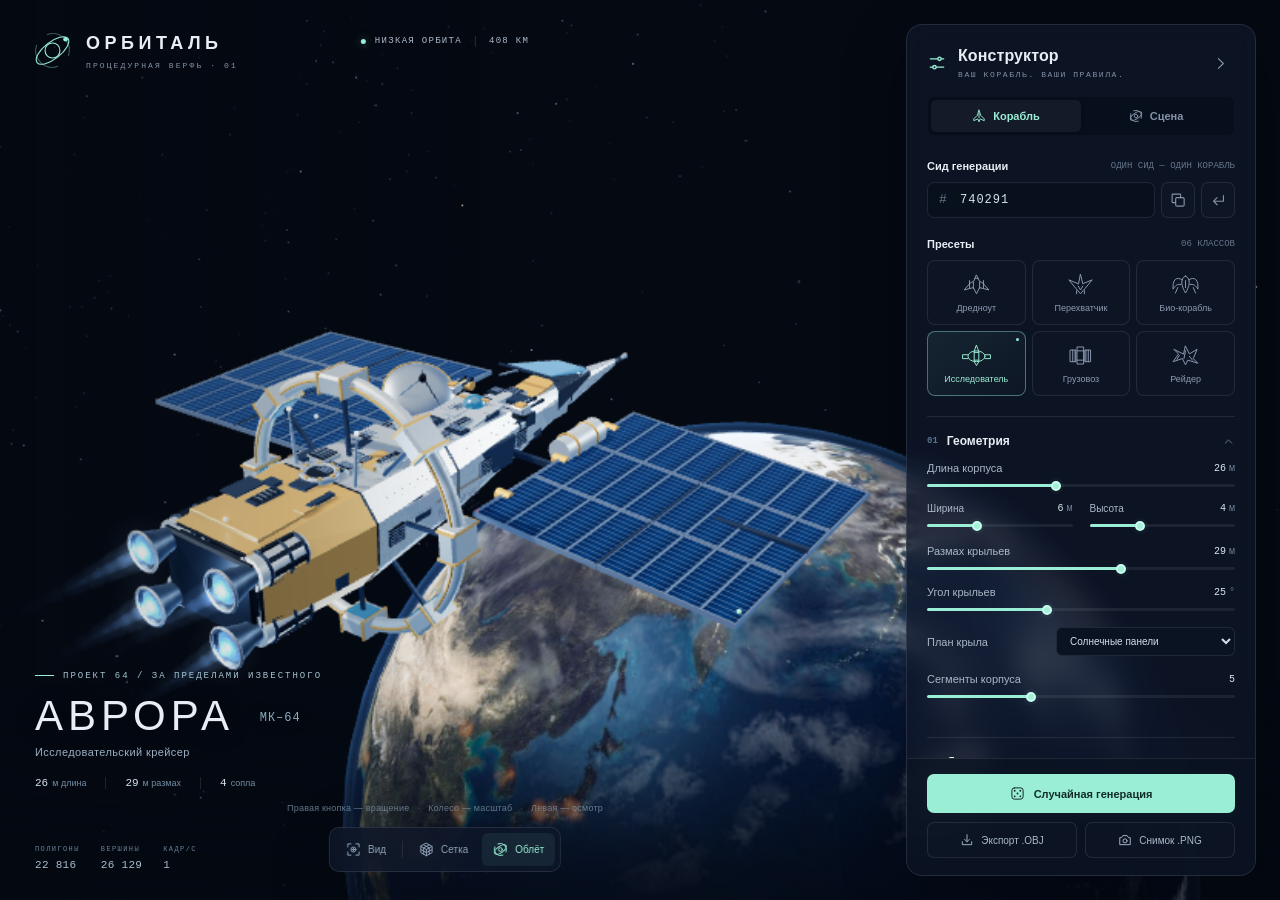
==== builder.html @ 458ba190 "Reset repo to HTML shipyard tycoon working prototype Remove legacy Godot/JS prototype files, preserv" ====
<!DOCTYPE html>
<html lang="ru">
<head>
  <meta charset="UTF-8">
  <meta name="viewport" content="width=device-width, initial-scale=1, viewport-fit=cover">
  <meta name="theme-color" content="#080e18">
  <meta name="description" content="Орбиталь — процедурный конструктор трёхмерных космических кораблей. Шесть классов, настройка в реальном времени и экспорт в OBJ.">
  <title>ОРБИТАЛЬ — конструктор космических кораблей</title>
  <style>
    :root{color-scheme:dark;--bg:#080e18;--panel:rgba(15,23,42,.75);--line:rgba(255,255,255,.09);--muted:#8593a8;--text:#e9eef5;--mint:#99eed5;--mint-dark:#163d39;--amber:#efb575;--panel-width:350px;--font:-apple-system,BlinkMacSystemFont,"Segoe UI",sans-serif;--mono:"SFMono-Regular",Consolas,"Liberation Mono",monospace}
    *{box-sizing:border-box}html,body{width:100%;height:100%;margin:0;overflow:hidden}body{background:var(--bg);color:var(--text);font-family:var(--font);font-size:12px;-webkit-font-smoothing:antialiased}button,input,select{font:inherit}button{color:inherit;cursor:pointer}button,select,input{outline:none}button:focus-visible,input:focus-visible,select:focus-visible,summary:focus-visible{outline:2px solid var(--mint);outline-offset:4px}button{border:0}button:disabled{cursor:wait;opacity:.55}button,select,input,a{-webkit-tap-highlight-color:transparent}button svg{flex-shrink:0}svg.icon{width:17px;height:17px;fill:none;stroke:currentColor;stroke-width:1.6;stroke-linecap:round;stroke-linejoin:round;vertical-align:middle}.svg-library{position:absolute;width:0;height:0;overflow:hidden}[hidden]{display:none!important}::selection{background:#99eed544;color:white}
    #viewport{position:fixed;inset:0;z-index:0}#viewport canvas{display:block;width:100%;height:100%;touch-action:none;outline:none}.vignette{position:fixed;inset:0;pointer-events:none;background:linear-gradient(90deg,rgba(4,9,17,.24),transparent 38%),linear-gradient(0deg,rgba(4,9,17,.7),transparent 24%);z-index:1}.glass{background:var(--panel);backdrop-filter:blur(12px);-webkit-backdrop-filter:blur(12px);border:1px solid rgba(255,255,255,.1);box-shadow:0 18px 70px #0003}
    .brand{position:fixed;left:32px;top:30px;z-index:3;display:flex;align-items:center;gap:13px;pointer-events:none}.brand-mark{width:41px;height:41px;color:var(--mint)}.brand-name{font-size:18px;font-weight:650;letter-spacing:4.5px;line-height:1.4}.brand-subtitle{font-family:var(--mono);font-size:8px;letter-spacing:2.1px;color:var(--muted);margin-top:4px}.orbit-status{position:fixed;top:36px;left:calc((100% - 390px)/2);transform:translateX(-50%);z-index:2;display:flex;align-items:center;gap:9px;color:#aebacb;font-family:var(--mono);font-size:9px;letter-spacing:1.3px;white-space:nowrap}.status-dot{width:5px;height:5px;border-radius:50%;background:var(--mint);box-shadow:0 0 9px #99eed566;animation:breathe 3s ease-in-out infinite}.orbit-status .divider{height:10px;width:1px;background:#ffffff24;margin:0 4px}
    .control-panel{position:fixed;z-index:10;right:24px;top:24px;bottom:24px;width:var(--panel-width);border-radius:16px;display:flex;flex-direction:column;overflow:hidden;transition:transform .35s cubic-bezier(.22,1,.36,1),opacity .25s}.panel-closed .control-panel{transform:translateX(calc(100% + 30px));opacity:0;pointer-events:none}.panel-header{padding:22px 20px 17px;display:flex;align-items:center;gap:11px}.panel-header>.icon{color:var(--mint);width:20px;height:20px}.panel-heading{flex:1}.panel-heading h1{font-size:16px;font-weight:600;letter-spacing:.1px;margin:0 0 5px}.eyebrow{font-family:var(--mono);font-size:8px;letter-spacing:1.6px;color:var(--muted)}.icon-button{width:30px;height:30px;display:inline-flex;align-items:center;justify-content:center;border:1px solid transparent;border-radius:7px;background:transparent;color:var(--muted);transition:background .2s,color .2s,border-color .2s}.icon-button:hover{background:#ffffff09;border-color:var(--line);color:var(--text)}.tabs{display:grid;grid-template-columns:1fr 1fr;margin:0 20px 4px;padding:3px;border-radius:8px;background:#050b1466;border:1px solid #ffffff05;flex-shrink:0}.tab{background:transparent;color:var(--muted);font-size:11px;font-weight:550;padding:9px;border-radius:5px;display:flex;justify-content:center;align-items:center;gap:7px;transition:.2s}.tab .icon{width:14px;height:14px}.tab[aria-selected=true]{background:#ffffff0c;color:var(--mint);box-shadow:0 1px 4px #0002}.panel-scroll{overflow-y:auto;overscroll-behavior:contain;scrollbar-width:thin;scrollbar-color:#ffffff20 transparent;padding:0 20px 18px;flex:1;min-height:0}.panel-scroll::-webkit-scrollbar{width:3px}.panel-scroll::-webkit-scrollbar-thumb{background:#ffffff25;border-radius:4px}.tab-content{animation:fade-in .25s ease}.field-heading{display:flex;align-items:center;justify-content:space-between;margin:20px 0 10px;font-size:11px;font-weight:550}.field-heading .hint{font-family:var(--mono);font-size:9px;color:#66768b;font-weight:400}.seed-row{display:flex;gap:6px}.seed-input-wrap{position:relative;flex:1;min-width:0}.seed-input-wrap:before{content:"#";position:absolute;left:12px;top:10px;color:#60748b;font-family:var(--mono);font-size:13px}.seed-input{width:100%;height:36px;border:1px solid var(--line);background:#060d1866;border-radius:7px;color:#d8e4f0;padding:0 32px;font-family:var(--mono);font-size:12px;letter-spacing:1px}.seed-input:focus{border-color:#99eed566}.seed-row .icon-button{height:36px;width:34px;border:1px solid var(--line);background:#ffffff03}.seed-row .icon-button:hover{color:var(--mint);border-color:#99eed544}.preset-grid{display:grid;grid-template-columns:repeat(3,1fr);gap:6px}.preset{position:relative;display:flex;flex-direction:column;align-items:center;justify-content:center;gap:7px;min-height:65px;border:1px solid var(--line);border-radius:8px;background:#ffffff02;color:#8d9bb0;transition:background .2s,border-color .2s,color .2s,transform .2s}.preset svg{width:31px;height:23px;fill:none;stroke:currentColor;stroke-width:1.25;stroke-linejoin:round;stroke-linecap:round}.preset span{font-size:9px;font-weight:500}.preset:hover{background:#ffffff07;color:#e4ebf5;transform:translateY(-1px)}.preset[aria-pressed=true]{border-color:#99eed56b;background:linear-gradient(145deg,#99eed514,#99eed504);color:var(--mint)}.preset[aria-pressed=true]:after{content:"";position:absolute;right:6px;top:6px;width:3px;height:3px;background:var(--mint);border-radius:50%}
    .config-section{border-top:1px solid var(--line);margin-top:20px}.config-section summary{list-style:none;display:flex;align-items:center;gap:9px;padding:17px 0 14px;cursor:pointer;user-select:none;font-size:12px;font-weight:550}.config-section summary::-webkit-details-marker{display:none}.section-number{font-family:var(--mono);font-size:9px;color:#5f748b}.config-section summary>.icon{margin-left:auto;width:13px;height:13px;color:#74859b;transition:transform .2s}.config-section[open] summary>.icon{transform:rotate(180deg)}.section-content{padding-bottom:3px;animation:fade-in .2s ease}.range-field{margin:0 0 16px}.range-label{display:flex;align-items:center;justify-content:space-between;margin-bottom:10px;color:#aab7c8;font-size:11px}.range-label output{font-family:var(--mono);font-size:10px;color:#dce7f2;min-width:45px;text-align:right}.range-label output .unit{color:#708298;margin-left:3px}input[type=range]{display:block;appearance:none;-webkit-appearance:none;width:100%;height:3px;border-radius:5px;background:linear-gradient(to right,var(--mint) 0%,var(--mint) var(--fill,50%),#ffffff12 var(--fill,50%),#ffffff12 100%);cursor:pointer;margin:0;padding:0;touch-action:pan-y}input[type=range]::-webkit-slider-thumb{appearance:none;-webkit-appearance:none;width:10px;height:10px;border:2px solid #c8ffef;border-radius:50%;background:#a5eed8;box-shadow:0 0 0 3px #99eed509;transition:box-shadow .15s}input[type=range]::-moz-range-thumb{width:7px;height:7px;border:2px solid #c8ffef;border-radius:50%;background:#a5eed8}input[type=range]:hover::-webkit-slider-thumb{box-shadow:0 0 0 5px #99eed518}.select-field{display:flex;align-items:center;justify-content:space-between;gap:12px;margin-bottom:17px;color:#aab7c8;font-size:11px}.select-field select{max-width:185px;min-width:135px;background:#0a1322;border:1px solid var(--line);border-radius:6px;padding:7px 25px 7px 9px;color:#d4deea;font-size:10px;cursor:pointer}.select-field select option{background:#101b2b}.dimension-grid{display:grid;grid-template-columns:1fr 1fr;gap:0 17px}.dimension-grid .range-field{margin-bottom:18px}.dimension-grid .range-label{font-size:10px}.swatch-row{display:flex;gap:8px;align-items:center}.swatch{width:27px;height:27px;border-radius:50%;background:var(--swatch);border:4px solid #111c2c;outline:1px solid transparent;transition:.2s;position:relative}.swatch:hover{transform:scale(1.1)}.swatch[aria-pressed=true]{outline-color:var(--swatch)}.swatch[aria-pressed=true]:after{content:"";position:absolute;width:5px;height:5px;border-radius:50%;background:#fff;left:7px;top:7px;box-shadow:0 0 4px #0005}.color-value{font-family:var(--mono);font-size:9px;color:#74869c;margin-left:auto}.toggle-row{display:flex;align-items:center;justify-content:space-between;gap:10px;margin:0 0 17px;font-size:11px;color:#aab7c8}.toggle-label{display:flex;align-items:center;gap:8px}.toggle-label .icon{width:14px;height:14px;color:#73869d}.switch{position:relative;display:inline-block;width:29px;height:17px;flex-shrink:0}.switch input{opacity:0;width:100%;height:100%;position:absolute;margin:0;cursor:pointer;z-index:1}.switch-track{position:absolute;inset:0;border-radius:20px;background:#ffffff14;border:1px solid #ffffff0b;transition:.2s;pointer-events:none}.switch-track:after{content:"";position:absolute;left:3px;top:3px;width:9px;height:9px;border-radius:50%;background:#7c8ba0;transition:.2s}.switch input:checked+.switch-track{background:#99eed52b;border-color:#99eed52b}.switch input:checked+.switch-track:after{transform:translateX(12px);background:var(--mint)}.switch input:focus-visible+.switch-track{outline:2px solid var(--mint);outline-offset:3px}.color-field{display:flex;align-items:center;justify-content:space-between;margin-bottom:16px;color:#aab7c8;font-size:11px}.color-control{display:flex;align-items:center;gap:8px}.color-control code{font-family:var(--mono);font-size:9px;color:#7f91a7;text-transform:uppercase}input[type=color]{appearance:none;-webkit-appearance:none;width:29px;height:24px;padding:0;border:1px solid #ffffff24;border-radius:5px;background:none;cursor:pointer;overflow:hidden}input[type=color]::-webkit-color-swatch-wrapper{padding:3px}input[type=color]::-webkit-color-swatch{border:0;border-radius:2px}input[type=color]::-moz-color-swatch{border:0;border-radius:2px}.section-note{font-size:10px;line-height:1.7;color:#6e829a;margin:0 0 13px}.panel-footer{padding:15px 20px 17px;border-top:1px solid var(--line);background:#0a1321b3;flex-shrink:0}.primary-button{display:flex;align-items:center;justify-content:center;gap:9px;width:100%;padding:12px 14px;border-radius:7px;background:var(--mint);color:#112b29;font-size:11px;font-weight:650;box-shadow:0 3px 18px #99eed50a;transition:background .2s,transform .2s,box-shadow .2s}.primary-button:hover{background:#b6ffe8;box-shadow:0 4px 22px #99eed522;transform:translateY(-1px)}.primary-button:active{transform:translateY(0)}.primary-button .icon{width:15px;height:15px}.export-row{display:grid;grid-template-columns:1fr 1fr;gap:8px;margin-top:9px}.secondary-button{display:flex;align-items:center;justify-content:center;gap:7px;padding:10px 8px;border:1px solid var(--line);border-radius:7px;background:#ffffff03;color:#a9b8cb;font-size:10px;transition:.2s}.secondary-button .icon{width:14px;height:14px}.secondary-button:hover{border-color:#ffffff2b;background:#ffffff08;color:#eef5ff}.expand-panel{position:fixed;right:24px;top:24px;z-index:9;display:flex;align-items:center;gap:9px;padding:12px 15px;border-radius:10px;font-size:11px;color:var(--mint)}.scene-heading{font-size:11px;font-weight:550;margin:22px 0 18px;display:flex;gap:9px;align-items:center}.scene-heading .icon{width:15px;height:15px;color:var(--mint)}.scene-card{padding:15px;border:1px solid var(--line);border-radius:9px;background:linear-gradient(135deg,#18334b44,#0b152344);margin-bottom:22px}.scene-card-header{display:flex;align-items:center;gap:10px;margin-bottom:13px}.scene-card-header .icon{width:25px;height:25px;color:#84b9e5}.scene-card strong{font-size:12px;font-weight:550}.scene-card p{font-size:10px;line-height:1.7;color:#8599b2;margin:5px 0 0}.orbit-data{display:flex;justify-content:space-between;border-top:1px solid var(--line);padding-top:12px;font-family:var(--mono);font-size:9px;color:#9db1c9}.orbit-data span span{display:block;font-family:var(--font);font-size:9px;color:#667e99;margin-bottom:5px}.view-buttons{display:grid;grid-template-columns:repeat(3,1fr);gap:6px;margin:10px 0 18px}.view-button{padding:9px 3px;border:1px solid var(--line);border-radius:6px;background:#ffffff03;color:#91a3ba;font-size:10px}.view-button:hover,.view-button.active{color:var(--mint);border-color:#99eed544;background:#99eed509}.mouse-guide{display:grid;gap:13px;margin-top:15px}.mouse-guide>div{display:flex;align-items:center;gap:10px;color:#8497af;font-size:10px}.mouse-guide .icon{width:16px;height:16px;color:#b0c0d2}.mouse-guide strong{font-weight:500;color:#b9c7d8;margin-left:auto}.scene-reset{width:100%;margin-top:4px}
    .ship-info{position:fixed;left:35px;bottom:111px;z-index:2;pointer-events:none;max-width:470px}.ship-kicker{display:flex;align-items:center;gap:9px;font-family:var(--mono);font-size:9px;letter-spacing:2px;color:#a6c4d1}.ship-kicker:before{content:"";width:19px;height:1px;background:var(--mint)}.ship-info h2{font-size:42px;font-weight:350;letter-spacing:5px;margin:12px 0 7px;line-height:1.1;text-shadow:0 2px 24px #0005}.ship-info h2 span{font-family:var(--mono);font-size:12px;font-weight:400;letter-spacing:1px;color:#8aabba;vertical-align:middle;margin-left:9px}.ship-class{font-size:11px;color:#9baec2;letter-spacing:.4px;margin:0 0 19px}.ship-specs{display:flex;gap:19px;align-items:center}.ship-spec{font-family:var(--mono);font-size:11px;color:#d4e2ec}.ship-spec small{font-family:var(--font);font-size:9px;color:#738ca5;margin-left:4px}.spec-divider{height:12px;width:1px;background:#ffffff1c}.hud{position:fixed;bottom:29px;left:35px;z-index:3;display:flex;gap:21px;pointer-events:none}.hud-item{display:flex;flex-direction:column;gap:6px}.hud-label{font-family:var(--mono);font-size:7px;letter-spacing:1.4px;color:#688099}.hud-value{font-family:var(--mono);font-size:11px;letter-spacing:.3px;color:#a8bed0}.hud-value .unit{font-size:8px;color:#66849b}.toolbar{position:fixed;bottom:28px;left:calc((100% - 390px)/2);transform:translateX(-50%);z-index:5;display:flex;align-items:center;gap:3px;padding:5px;border-radius:10px;transition:left .35s}.tool-button{position:relative;display:flex;align-items:center;justify-content:center;gap:7px;padding:9px 11px;border-radius:6px;background:transparent;color:#8fa3b9;font-size:10px;white-space:nowrap;transition:.2s}.tool-button .icon{width:15px;height:15px}.tool-button:hover{background:#ffffff08;color:#e4f1fa}.tool-button[aria-pressed=true]{background:#99eed513;color:var(--mint)}.toolbar .separator{height:17px;width:1px;background:var(--line);margin:0 2px}.panel-closed .toolbar,.panel-closed .orbit-status{left:50%}.mouse-hint{position:fixed;left:calc((100% - 390px)/2);bottom:87px;transform:translateX(-50%);z-index:2;font-size:9px;letter-spacing:.2px;color:#7c94ab;pointer-events:none;white-space:nowrap;opacity:.8}.panel-closed .mouse-hint{left:50%}.mouse-hint span{color:#476078;margin:0 8px}.inspection{position:fixed;left:35px;bottom:285px;z-index:6;width:251px;padding:16px;border-radius:11px;animation:slide-up .2s ease}.inspection-top{display:flex;align-items:center;justify-content:space-between;margin-bottom:8px}.inspection-top .eyebrow{color:var(--mint);font-size:8px}.inspection-top .icon-button{width:22px;height:22px}.inspection h3{font-size:14px;font-weight:550;margin:0 0 6px}.inspection p{font-size:10px;color:#8da3ba;line-height:1.7;margin:0}.inspection-size{border-top:1px solid var(--line);padding-top:10px;margin-top:12px;font-family:var(--mono);font-size:10px;color:#bdd0df}.toast-stack{position:fixed;left:calc((100% - 390px)/2);top:83px;transform:translateX(-50%);z-index:40;display:flex;flex-direction:column;gap:8px;align-items:center;pointer-events:none}.toast{display:flex;align-items:center;gap:9px;padding:12px 17px;border:1px solid #99eed52b;border-radius:9px;background:#101e2bea;backdrop-filter:blur(12px);box-shadow:0 8px 35px #0004;color:#d9e9ef;font-size:11px;animation:slide-up .25s ease;max-width:min(420px,85vw)}.toast .icon{color:var(--mint);width:15px;height:15px}.toast.error{border-color:#efb57555}.toast.error .icon{color:var(--amber)}.toast.leaving{opacity:0;transform:translateY(-6px);transition:.25s}.panel-closed .toast-stack{left:50%}[data-tooltip]{position:relative}[data-tooltip]:after{content:attr(data-tooltip);position:absolute;bottom:calc(100% + 10px);left:50%;transform:translateX(-50%) translateY(3px);padding:7px 9px;background:#172536;border:1px solid #ffffff14;border-radius:5px;color:#d4e3ef;font-family:var(--font);font-size:10px;font-weight:400;white-space:nowrap;pointer-events:none;opacity:0;transition:.15s;z-index:50}[data-tooltip]:hover:after,[data-tooltip]:focus-visible:after{opacity:1;transform:translateX(-50%) translateY(0)}.seed-row [data-tooltip]:after{bottom:auto;top:calc(100% + 7px)}
    .loading-screen{position:fixed;inset:0;z-index:100;background:radial-gradient(ellipse at 50% 45%,#122536,#070d16 65%);display:flex;align-items:center;justify-content:center;flex-direction:column;transition:opacity .65s,visibility .65s}.loading-screen.done{opacity:0;visibility:hidden;pointer-events:none}.loading-orbit{width:75px;height:75px;position:relative;margin-bottom:30px}.loading-orbit:before,.loading-orbit:after{content:"";position:absolute;inset:0;border:1px solid #99eed52b;border-radius:50%;transform:rotateX(55deg) rotateZ(-30deg);animation:orbit-loader 4s linear infinite}.loading-orbit:after{inset:12px;border-color:#99eed57a;animation-direction:reverse}.loading-core{position:absolute;inset:28px;border-radius:50%;background:var(--mint);box-shadow:0 0 30px #99eed533}.loading-screen h2{font-size:15px;letter-spacing:4px;font-weight:450;margin:0 0 13px}.loading-screen p{font-size:11px;color:#7f97af;margin:0 0 23px;max-width:340px;text-align:center;line-height:1.8;padding:0 15px}.loading-track{width:190px;height:2px;background:#ffffff0c;border-radius:2px;overflow:hidden}.loading-progress{height:100%;width:5%;background:var(--mint);transition:width .4s}.loading-screen .secondary-button{margin-top:20px;padding:10px 22px}.loading-foot{position:absolute;bottom:35px;font-family:var(--mono);font-size:8px;color:#405a72;letter-spacing:2px}.busy-indicator{position:fixed;top:83px;left:35px;z-index:4;color:var(--mint);font-family:var(--mono);font-size:8px;letter-spacing:1px;display:flex;gap:7px;align-items:center;opacity:0;transition:opacity .2s}.busy-indicator.visible{opacity:1}.busy-indicator .status-dot{width:4px;height:4px}
    @keyframes breathe{50%{opacity:.4;box-shadow:0 0 3px #99eed522}}@keyframes fade-in{from{opacity:0}to{opacity:1}}@keyframes slide-up{from{opacity:0;transform:translateY(8px)}to{opacity:1;transform:translateY(0)}}@keyframes orbit-loader{to{transform:rotateX(55deg) rotateZ(330deg)}}
    @media(min-width:1600px){:root{--panel-width:370px}.control-panel{right:30px;top:30px;bottom:30px}.panel-header{padding-top:25px;padding-bottom:22px}.preset{min-height:73px}.range-field{margin-bottom:20px}.ship-info{bottom:125px;left:44px}.ship-info h2{font-size:49px}.brand{left:42px;top:36px}.hud{left:44px;bottom:35px}.toolbar{bottom:34px}.mouse-hint{bottom:94px}}
    @media(max-width:1180px){.orbit-status{display:none}.toolbar{left:calc(100% - 215px)}.mouse-hint{display:none}.hud{gap:15px}.hud-item:last-child{display:none}.ship-info h2{font-size:35px}.ship-specs{gap:12px}.tool-button{padding:9px}.toolbar .tool-button span{display:none}.toolbar .tool-button{width:37px;height:35px;padding:0}.ship-info{bottom:98px}.brand-name{font-size:16px}.brand-subtitle{font-size:7px}}
    @media(max-width:760px){:root{--panel-width:calc(100vw - 24px)}.control-panel{top:auto;left:12px;right:12px;bottom:12px;height:48vh;min-height:285px;max-height:480px;border-radius:14px}.panel-closed .control-panel{transform:translateY(calc(100% + 25px))}.panel-header{padding:13px 16px 10px}.panel-heading h1{font-size:14px;margin-bottom:3px}.panel-heading .eyebrow{font-size:7px}.panel-header>.icon{width:17px}.tabs{margin:0 16px 2px}.tab{padding:7px}.panel-scroll{padding:0 16px 14px}.panel-footer{padding:10px 16px 12px;display:grid;grid-template-columns:1.1fr 1fr;gap:8px}.panel-footer .primary-button{font-size:10px;padding:10px 7px;gap:6px;height:36px}.export-row{margin:0;gap:6px}.export-row .secondary-button{font-size:0;padding:8px;gap:0}.export-row .secondary-button .icon{width:16px;height:16px}.brand{left:20px;top:21px;gap:10px}.brand-mark{width:32px;height:32px}.brand-name{font-size:14px;letter-spacing:3px}.brand-subtitle{font-size:6px;letter-spacing:1.5px;margin-top:3px}.ship-info{left:21px;top:91px;bottom:auto;max-width:calc(100% - 40px)}.ship-kicker{font-size:7px;letter-spacing:1.3px}.ship-info h2{font-size:28px;letter-spacing:3px;margin:8px 0 6px}.ship-info h2 span{font-size:9px;margin-left:3px}.ship-class{font-size:9px;margin-bottom:11px}.ship-specs{gap:10px}.ship-spec{font-size:9px}.ship-spec small{font-size:8px}.hud{left:auto;right:20px;top:94px;bottom:auto;flex-direction:column;gap:12px;text-align:right}.hud-label{font-size:6px}.hud-value{font-size:9px}.toolbar,.panel-closed .toolbar{left:auto;right:16px;top:20px;bottom:auto;transform:none;padding:3px;gap:0}.toolbar .separator{display:none}.toolbar .tool-button{width:29px;height:29px}.toolbar .tool-button .icon{width:14px;height:14px}.toolbar #resetViewButton{display:none}.expand-panel{top:auto;bottom:18px;right:16px;font-size:10px}.inspection{left:20px;bottom:calc(48vh + 26px);width:225px;padding:12px}.panel-closed .inspection{bottom:80px}.toast-stack,.panel-closed .toast-stack{left:50%;top:72px;width:100%}.toast{font-size:10px;padding:10px 13px}.busy-indicator{top:69px;left:21px;font-size:7px}.field-heading{margin-top:16px}.preset{min-height:60px}.vignette{background:linear-gradient(0deg,#04091766,transparent 35%)}.scene-heading{margin-top:18px}.dimension-grid{gap:0 24px}}
    @media(max-width:380px){.brand-subtitle{display:none}.brand-name{font-size:12px}.brand-mark{width:27px}.brand{gap:7px}.ship-info h2{font-size:24px}.hud{right:17px}.panel-footer .primary-button{font-size:9px}.ship-specs{gap:7px}}
    @media(max-height:650px) and (min-width:761px){.control-panel{top:14px;bottom:14px}.panel-header{padding:15px 18px 12px}.panel-footer{padding:11px 18px}.ship-info{bottom:90px}.ship-info h2{font-size:31px}.brand{top:22px}.inspection{bottom:245px}}
    body.embedded .panel-footer{display:flex!important;flex-direction:column}body.embedded #saveToHangarButton{margin-bottom:9px}body.embedded .export-row{width:100%}
    @media(prefers-reduced-motion:reduce){*,*:before,*:after{animation-duration:.01ms!important;transition-duration:.01ms!important;scroll-behavior:auto!important}}
  </style>
</head>
<body>
  <svg class="svg-library" xmlns="http://www.w3.org/2000/svg" aria-hidden="true"><defs>
    <symbol id="i-sliders" viewBox="0 0 24 24"><path d="M4 7h9m4 0h3M4 17h3m4 0h9"/><circle cx="15" cy="7" r="2"/><circle cx="9" cy="17" r="2"/></symbol>
    <symbol id="i-chevron" viewBox="0 0 24 24"><path d="m6 9 6 6 6-6"/></symbol><symbol id="i-right" viewBox="0 0 24 24"><path d="m9 5 7 7-7 7"/></symbol>
    <symbol id="i-copy" viewBox="0 0 24 24"><rect x="8" y="8" width="12" height="12" rx="2"/><path d="M15 8V4a1 1 0 0 0-1-1H4a1 1 0 0 0-1 1v10a1 1 0 0 0 1 1h4"/></symbol>
    <symbol id="i-check" viewBox="0 0 24 24"><path d="m5 12 4 4L19 6"/></symbol><symbol id="i-enter" viewBox="0 0 24 24"><path d="M19 5v8H5m5-5-5 5 5 5"/></symbol>
    <symbol id="i-dice" viewBox="0 0 24 24"><rect x="3" y="3" width="18" height="18" rx="4"/><path d="M7.5 7.5h.01M16.5 7.5h.01M12 12h.01M7.5 16.5h.01M16.5 16.5h.01" stroke-width="3"/></symbol>
    <symbol id="i-download" viewBox="0 0 24 24"><path d="M12 3v12m-4-4 4 4 4-4M4 15v5h16v-5"/></symbol><symbol id="i-camera" viewBox="0 0 24 24"><path d="M8 5 6 8H3v12h18V8h-3l-2-3Z"/><circle cx="12" cy="13.5" r="3.5"/></symbol>
    <symbol id="i-ship" viewBox="0 0 24 24"><path d="m12 2 3 9 6 6v3l-7-3-2 5-2-5-7 3v-3l6-6Z"/><path d="M12 7v8"/></symbol>
    <symbol id="i-globe" viewBox="0 0 24 24"><circle cx="12" cy="12" r="9"/><ellipse cx="12" cy="12" rx="4" ry="9"/><path d="M3 12h18M5 7h14M5 17h14"/></symbol>
    <symbol id="i-orbit" viewBox="0 0 24 24"><circle cx="12" cy="12" r="3"/><ellipse cx="12" cy="12" rx="11" ry="5" transform="rotate(-35 12 12)"/><path d="M8 3a10 10 0 0 1 13 13M3 8a10 10 0 0 0 13 13"/></symbol>
    <symbol id="i-grid" viewBox="0 0 24 24"><path d="m12 2 9 5v10l-9 5-9-5V7Zm0 10 9-5M12 12 3 7m9 5v10M7.5 4.5l9 5v10m-9 0v-10l9-5M3 12l9 5 9-5"/></symbol>
    <symbol id="i-focus" viewBox="0 0 24 24"><path d="M8 3H3v5m13-5h5v5M3 16v5h5m13-5v5h-5"/><circle cx="12" cy="12" r="4"/><path d="M12 10v4m-2-2h4"/></symbol>
    <symbol id="i-close" viewBox="0 0 24 24"><path d="m6 6 12 12M6 18 18 6"/></symbol><symbol id="i-info" viewBox="0 0 24 24"><circle cx="12" cy="12" r="9"/><path d="M12 11v6m0-10h.01" stroke-width="2"/></symbol>
    <symbol id="i-antenna" viewBox="0 0 24 24"><path d="M12 12v9m-4 0h8M5 5a10 10 0 0 0 0 14M19 5a10 10 0 0 1 0 14M8 8a6 6 0 0 0 0 8m8-8a6 6 0 0 1 0 8"/><circle cx="12" cy="12" r="1"/></symbol>
    <symbol id="i-scan" viewBox="0 0 24 24"><circle cx="12" cy="12" r="9"/><circle cx="12" cy="12" r="5"/><path d="m12 12 7-7M12 12h.01" stroke-width="2"/></symbol>
    <symbol id="i-mouse" viewBox="0 0 24 24"><rect x="6" y="2" width="12" height="20" rx="6"/><path d="M12 2v7M6 9h12"/></symbol><symbol id="i-scroll" viewBox="0 0 24 24"><path d="M12 3v18m-3-3 3 3 3-3M9 6l3-3 3 3"/><rect x="8" y="8" width="8" height="8" rx="3"/></symbol>
    <symbol id="i-sun" viewBox="0 0 24 24"><circle cx="12" cy="12" r="4"/><path d="M12 2v2m0 16v2M2 12h2m16 0h2M5 5l1.5 1.5m11 11L19 19M5 19l1.5-1.5m11-11L19 5"/></symbol>
    <symbol id="p-military" viewBox="0 0 40 28"><path d="m20 2 4 8 4 2 8 9-12-3-4 8-4-8-12 3 8-9 4-2Z"/><path d="M16 11v8m8-8v8M11 9v9m18-9v9M18 6h4"/></symbol>
    <symbol id="p-interceptor" viewBox="0 0 40 28"><path d="m20 1 3 12 12-5-9 11-6 7-6-7L5 8l12 5Z"/><path d="m17 16 3 5 3-5M15 22v4m10-4v4"/></symbol>
    <symbol id="p-alien" viewBox="0 0 40 28"><path d="M20 3c8 4 5 13 0 22-5-9-8-18 0-22ZM16 8C8 3 3 8 4 20c3-5 6-7 10-6m10-6c8-5 13 0 12 12-3-5-6-7-10-6"/><path d="m10 18-3 7m23-7 3 7M20 9v9"/></symbol>
    <symbol id="p-science" viewBox="0 0 40 28"><ellipse cx="20" cy="15" rx="11" ry="7"/><path d="m20 1 3 8v13l-3 5-3-5V9ZM9 13H2v5h7m22-5h7v5h-7M17 10h6m-6 10h6"/></symbol>
    <symbol id="p-cargo" viewBox="0 0 40 28"><path d="M16 3h8v22h-8ZM7 7h7v15H7Zm19 0h7v15h-7ZM10 7v15m3-15v15m14-15v15m3-15v15M16 8h8m-8 12h8"/></symbol>
    <symbol id="p-raider" viewBox="0 0 40 28"><path d="m20 2 5 10 10-6-5 12 6 6-13-4-3 6-4-8-12 4 7-10-6-6 12 6Z"/><path d="m20 8-2 10m7-3 4 5M12 14l-3 5"/></symbol>
  </defs></svg>

  <main id="viewport" aria-label="Трёхмерная сцена: космический корабль на орбите Земли"></main>
  <div class="vignette" aria-hidden="true"></div>
  <header class="brand" aria-label="Орбиталь, процедурная верфь">
    <svg class="brand-mark" viewBox="0 0 44 44" fill="none" aria-hidden="true"><circle cx="22" cy="22" r="8" stroke="currentColor" stroke-width="1.2"/><ellipse cx="22" cy="22" rx="21" ry="9" transform="rotate(-38 22 22)" stroke="currentColor" stroke-width="1.2"/><path d="M16 5a18 18 0 0 1 23 23M5 16a18 18 0 0 0 23 23" stroke="currentColor" stroke-opacity=".35" stroke-width="1.2"/><circle cx="36" cy="10" r="2.4" fill="currentColor"/></svg>
    <div><div class="brand-name">ОРБИТАЛЬ</div><div class="brand-subtitle">ПРОЦЕДУРНАЯ ВЕРФЬ · 01</div></div>
  </header>
  <div class="orbit-status"><span class="status-dot"></span>НИЗКАЯ ОРБИТА<span class="divider"></span>408 КМ</div>
  <div class="busy-indicator" id="busyIndicator"><span class="status-dot"></span>ОБНОВЛЕНИЕ ПРОЕКТА</div>

  <aside class="control-panel glass" id="controlPanel" aria-label="Панель конструктора">
    <header class="panel-header"><svg class="icon"><use href="#i-sliders"/></svg><div class="panel-heading"><h1>Конструктор</h1><div class="eyebrow">ВАШ КОРАБЛЬ. ВАШИ ПРАВИЛА.</div></div><button class="icon-button" id="collapsePanel" aria-label="Свернуть панель" aria-expanded="true" title="Свернуть панель"><svg class="icon"><use href="#i-right"/></svg></button></header>
    <div class="tabs" role="tablist" aria-label="Разделы настроек"><button class="tab" id="shipTabButton" role="tab" aria-selected="true" aria-controls="shipTab" data-tab="ship"><svg class="icon"><use href="#i-ship"/></svg>Корабль</button><button class="tab" id="sceneTabButton" role="tab" aria-selected="false" aria-controls="sceneTab" data-tab="scene" tabindex="-1"><svg class="icon"><use href="#i-orbit"/></svg>Сцена</button></div>
    <div class="panel-scroll" id="panelScroll">
      <div class="tab-content" id="shipTab" role="tabpanel" aria-labelledby="shipTabButton">
        <div class="field-heading"><label for="seedInput">Сид генерации</label><span class="hint">ОДИН СИД — ОДИН КОРАБЛЬ</span></div>
        <div class="seed-row"><div class="seed-input-wrap"><input class="seed-input" id="seedInput" type="text" value="740291" maxlength="48" spellcheck="false" autocomplete="off" aria-label="Сид генерации" title="Введите сид и нажмите Enter"></div><button class="icon-button" id="copySeed" aria-label="Скопировать сид" data-tooltip="Скопировать сид"><svg class="icon"><use href="#i-copy"/></svg></button><button class="icon-button" id="applySeed" aria-label="Применить сид" data-tooltip="Применить сид"><svg class="icon"><use href="#i-enter"/></svg></button></div>
        <div class="field-heading"><span>Пресеты</span><span class="hint">06 КЛАССОВ</span></div>
        <div class="preset-grid" role="group" aria-label="Класс корабля">
          <button class="preset" data-preset="military" aria-pressed="false" title="Военный дредноут"><svg><use href="#p-military"/></svg><span>Дредноут</span></button>
          <button class="preset" data-preset="interceptor" aria-pressed="false" title="Скоростной перехватчик"><svg><use href="#p-interceptor"/></svg><span>Перехватчик</span></button>
          <button class="preset" data-preset="alien" aria-pressed="false" title="Инопланетный био-корабль"><svg><use href="#p-alien"/></svg><span>Био-корабль</span></button>
          <button class="preset" data-preset="science" aria-pressed="true" title="Исследовательский крейсер"><svg><use href="#p-science"/></svg><span>Исследователь</span></button>
          <button class="preset" data-preset="cargo" aria-pressed="false" title="Тяжёлый грузовоз"><svg><use href="#p-cargo"/></svg><span>Грузовоз</span></button>
          <button class="preset" data-preset="raider" aria-pressed="false" title="Киберпанк-рейдер"><svg><use href="#p-raider"/></svg><span>Рейдер</span></button>
        </div>
        <details class="config-section" open><summary><span class="section-number">01</span>Геометрия<svg class="icon"><use href="#i-chevron"/></svg></summary><div class="section-content">
          <div class="range-field"><label class="range-label" for="length">Длина корпуса<output for="length" id="lengthValue"></output></label><input id="length" data-param="length" type="range" min="16" max="40" step="1" value="26"></div>
          <div class="dimension-grid"><div class="range-field"><label class="range-label" for="width">Ширина<output for="width" id="widthValue"></output></label><input id="width" data-param="width" type="range" min="3" max="12" step="0.5" value="6"></div><div class="range-field"><label class="range-label" for="height">Высота<output for="height" id="heightValue"></output></label><input id="height" data-param="height" type="range" min="2" max="8" step="0.5" value="4"></div></div>
          <div class="range-field"><label class="range-label" for="span">Размах крыльев<output for="span" id="spanValue"></output></label><input id="span" data-param="span" type="range" min="10" max="40" step="1" value="29"></div>
          <div class="range-field"><label class="range-label" for="sweep">Угол крыльев<output for="sweep" id="sweepValue"></output></label><input id="sweep" data-param="sweep" type="range" min="0" max="65" step="1" value="25"></div>
          <label class="select-field" for="wingType">План крыла<select id="wingType" data-param="wingType"><option value="swept">Стреловидные</option><option value="forward">Обратная стреловидность</option><option value="delta">Дельта</option><option value="ring">Кольцевые</option><option value="multi">Многоярусные</option><option value="solar">Солнечные панели</option></select></label>
          <div class="range-field"><label class="range-label" for="segments">Сегменты корпуса<output for="segments" id="segmentsValue"></output></label><input id="segments" data-param="segments" type="range" min="3" max="9" step="1" value="5"></div>
        </div></details>
        <details class="config-section" open><summary><span class="section-number">02</span>Двигатели<svg class="icon"><use href="#i-chevron"/></svg></summary><div class="section-content">
          <label class="select-field" for="nozzles">Количество сопел<select id="nozzles" data-param="nozzles"><option value="1">1 · Центральное</option><option value="2">2 · Спаренные</option><option value="3">3 · Тройной блок</option><option value="4">4 · Блок из четырёх</option><option value="6">6 · Тяжёлый блок</option></select></label>
          <div class="color-field"><span>Цвет плазмы</span><div class="swatch-row" role="group" aria-label="Цвет плазмы"><button class="swatch" style="--swatch:#6aabff" data-plasma="#6aabff" aria-label="Синяя плазма" aria-pressed="true" title="Синий"></button><button class="swatch" style="--swatch:#79f5ed" data-plasma="#79f5ed" aria-label="Циановая плазма" aria-pressed="false" title="Циан"></button><button class="swatch" style="--swatch:#ffab62" data-plasma="#ffab62" aria-label="Оранжевая плазма" aria-pressed="false" title="Оранжевый"></button><button class="swatch" style="--swatch:#bf8aff" data-plasma="#bf8aff" aria-label="Фиолетовая плазма" aria-pressed="false" title="Фиолетовый"></button></div></div>
          <div class="range-field"><label class="range-label" for="glow">Интенсивность свечения<output for="glow" id="glowValue"></output></label><input id="glow" data-param="glow" type="range" min="0" max="3" step="0.1" value="1.4"></div>
        </div></details>
        <details class="config-section"><summary><span class="section-number">03</span>Детализация<svg class="icon"><use href="#i-chevron"/></svg></summary><div class="section-content">
          <div class="range-field"><label class="range-label" for="greebles">Плотность панелей<output for="greebles" id="greeblesValue"></output></label><input id="greebles" data-param="greebles" type="range" min="0" max="100" step="5" value="55"></div>
          <div class="range-field"><label class="range-label" for="turrets">Турели и орудия<output for="turrets" id="turretsValue"></output></label><input id="turrets" data-param="turrets" type="range" min="0" max="8" step="1" value="2"></div>
          <div class="toggle-row"><label class="toggle-label" for="antennas"><svg class="icon"><use href="#i-antenna"/></svg>Антенны и связь</label><label class="switch"><input type="checkbox" id="antennas" data-param="antennas" checked aria-label="Антенны и связь"><span class="switch-track"></span></label></div>
          <div class="toggle-row"><label class="toggle-label" for="scanners"><svg class="icon"><use href="#i-scan"/></svg>Сенсоры и сканеры</label><label class="switch"><input type="checkbox" id="scanners" data-param="scanners" checked aria-label="Сенсоры и сканеры"><span class="switch-track"></span></label></div>
          <p class="section-note">Базовая компоновка симметрична. Научные модули и детали рейдера могут быть асимметричными.</p>
        </div></details>
        <details class="config-section"><summary><span class="section-number">04</span>Материалы и окраска<svg class="icon"><use href="#i-chevron"/></svg></summary><div class="section-content">
          <label class="color-field" for="hullColor"><span>Основной цвет</span><span class="color-control"><code id="hullColorValue">#d8e0e0</code><input id="hullColor" data-param="hullColor" type="color" value="#d8e0e0"></span></label>
          <label class="color-field" for="accentColor"><span>Акцентный цвет</span><span class="color-control"><code id="accentColorValue">#e7a454</code><input id="accentColor" data-param="accentColor" type="color" value="#e7a454"></span></label>
          <div class="range-field"><label class="range-label" for="metalness">Металличность<output for="metalness" id="metalnessValue"></output></label><input id="metalness" data-param="metalness" type="range" min="0" max="1" step="0.05" value="0.65"></div>
          <div class="range-field"><label class="range-label" for="roughness">Шероховатость<output for="roughness" id="roughnessValue"></output></label><input id="roughness" data-param="roughness" type="range" min="0.1" max="1" step="0.05" value="0.4"></div>
          <div class="range-field"><label class="range-label" for="navGlow">Навигационные огни<output for="navGlow" id="navGlowValue"></output></label><input id="navGlow" data-param="navGlow" type="range" min="0" max="3" step="0.1" value="1.5"></div>
        </div></details>
      </div>
      <div class="tab-content" id="sceneTab" role="tabpanel" aria-labelledby="sceneTabButton" hidden>
        <h2 class="scene-heading"><svg class="icon"><use href="#i-globe"/></svg>Орбитальная среда</h2>
        <div class="scene-card"><div class="scene-card-header"><svg class="icon"><use href="#i-globe"/></svg><div><strong>Земля · низкая орбита</strong><p>Карты NASA, вращающиеся облака и атмосферное рассеяние.</p></div></div><div class="orbit-data"><div><span>Высота орбиты</span>408 КМ</div><div><span>Скорость</span>7,66 КМ/С</div><div><span>Планета</span>ЗЕМЛЯ</div></div></div>
        <div class="range-field"><label class="range-label" for="earthSpeed">Вращение Земли и облаков<output for="earthSpeed" id="earthSpeedValue"></output></label><input id="earthSpeed" data-param="earthSpeed" type="range" min="0" max="3" step="0.1" value="0.6"></div>
        <div class="range-field"><label class="range-label" for="exposure">Экспозиция сцены<output for="exposure" id="exposureValue"></output></label><input id="exposure" data-param="exposure" type="range" min="0.5" max="1.8" step="0.05" value="1.1"></div>
        <h2 class="scene-heading"><svg class="icon"><use href="#i-grid"/></svg>Визуализация</h2>
        <div class="toggle-row"><label for="wireframe">Каркасная сетка</label><label class="switch"><input id="wireframe" data-param="wireframe" type="checkbox" aria-label="Каркасная сетка"><span class="switch-track"></span></label></div>
        <div class="toggle-row"><label for="autoRotate">Авто-облёт камеры</label><label class="switch"><input id="autoRotate" data-param="autoRotate" type="checkbox" aria-label="Авто-облёт камеры"><span class="switch-track"></span></label></div>
        <div class="toggle-row"><label for="showStars">Звёздное небо</label><label class="switch"><input id="showStars" data-param="showStars" type="checkbox" checked aria-label="Звёздное небо"><span class="switch-track"></span></label></div>
        <h2 class="scene-heading"><svg class="icon"><use href="#i-camera"/></svg>Камера</h2>
        <div class="view-buttons" role="group" aria-label="Ракурс камеры"><button class="view-button active" data-view="perspective">Свободная</button><button class="view-button" data-view="top">Сверху</button><button class="view-button" data-view="front">Спереди</button></div>
        <button class="secondary-button scene-reset" id="sceneResetView"><svg class="icon"><use href="#i-focus"/></svg>Вписать корабль в кадр</button>
        <h2 class="scene-heading"><svg class="icon"><use href="#i-mouse"/></svg>Управление</h2>
        <div class="mouse-guide"><div><svg class="icon"><use href="#i-orbit"/></svg>Вращение камеры<strong>Правая кнопка</strong></div><div><svg class="icon"><use href="#i-mouse"/></svg>Перемещение<strong>Средняя кнопка</strong></div><div><svg class="icon"><use href="#i-scroll"/></svg>Приближение<strong>Колесо мыши</strong></div><div><svg class="icon"><use href="#i-focus"/></svg>Осмотр модуля<strong>Левая кнопка</strong></div></div>
        <p class="section-note" style="margin-top:22px">На сенсорном экране: один палец — вращение, два — масштаб и перемещение. Коснитесь детали для осмотра.</p>
        <p class="section-note">Экспорт OBJ содержит только геометрию корабля, без планеты и световых эффектов. Материалы сохраняются в сцене, но не включаются в OBJ.</p>
      </div>
    </div>
    <footer class="panel-footer"><button class="primary-button" id="saveToHangarButton" hidden title="Передать проект корабля в SpaceTycoon"><svg class="icon"><use href="#i-ship"/></svg>Сохранить в ангар</button><button class="primary-button" id="randomizeButton" title="Новый случайный сид и класс корабля"><svg class="icon"><use href="#i-dice"/></svg>Случайная генерация</button><div class="export-row"><button class="secondary-button" id="exportObjButton" title="Скачать геометрию корабля в формате OBJ"><svg class="icon"><use href="#i-download"/></svg>Экспорт .OBJ</button><button class="secondary-button" id="screenshotButton" title="Снимок сцены без интерфейса в формате PNG"><svg class="icon"><use href="#i-camera"/></svg>Снимок .PNG</button></div></footer>
  </aside>
  <button class="expand-panel glass" id="expandPanel" hidden><svg class="icon"><use href="#i-sliders"/></svg>Конструктор</button>

  <section class="ship-info" aria-label="Информация о корабле"><div class="ship-kicker" id="shipKicker">ПРОЕКТ 07 / ИССЛЕДОВАНИЕ</div><h2 id="shipName">АВРОРА <span>МК–07</span></h2><p class="ship-class" id="shipClass">Исследовательский крейсер</p><div class="ship-specs"><div class="ship-spec"><span id="specLength">26</span><small>м длина</small></div><span class="spec-divider"></span><div class="ship-spec"><span id="specSpan">29</span><small>м размах</small></div><span class="spec-divider"></span><div class="ship-spec"><span id="specEngines">4</span><small>сопла</small></div></div></section>
  <div class="hud" aria-label="Статистика модели"><div class="hud-item"><span class="hud-label">ПОЛИГОНЫ</span><span class="hud-value" id="triangleCount">—</span></div><div class="hud-item"><span class="hud-label">ВЕРШИНЫ</span><span class="hud-value" id="vertexCount">—</span></div><div class="hud-item"><span class="hud-label">КАДР/С</span><span class="hud-value" id="fpsCount">—</span></div></div>
  <div class="mouse-hint">Правая кнопка — вращение<span>·</span>Колесо — масштаб<span>·</span>Левая — осмотр</div>
  <nav class="toolbar glass" aria-label="Инструменты просмотра"><button class="tool-button" id="resetViewButton" data-tooltip="Сбросить вид" aria-label="Сбросить вид"><svg class="icon"><use href="#i-focus"/></svg><span>Вид</span></button><span class="separator"></span><button class="tool-button" id="wireframeButton" aria-pressed="false" data-tooltip="Каркасная сетка" aria-label="Каркасная сетка"><svg class="icon"><use href="#i-grid"/></svg><span>Сетка</span></button><button class="tool-button" id="autoRotateButton" aria-pressed="false" data-tooltip="Авто-облёт камеры" aria-label="Авто-облёт камеры"><svg class="icon"><use href="#i-orbit"/></svg><span>Облёт</span></button></nav>
  <section class="inspection glass" id="inspection" aria-label="Выбранный модуль" hidden><div class="inspection-top"><span class="eyebrow">ИНСПЕКЦИЯ МОДУЛЯ</span><button class="icon-button" id="closeInspection" aria-label="Закрыть инспекцию"><svg class="icon"><use href="#i-close"/></svg></button></div><h3 id="inspectionName"></h3><p id="inspectionDescription"></p><div class="inspection-size" id="inspectionSize"></div></section>
  <div class="toast-stack" id="toastStack" role="status" aria-live="polite" aria-atomic="false"></div>
  <div class="loading-screen" id="loadingScreen"><div class="loading-orbit"><div class="loading-core"></div></div><h2>ОРБИТАЛЬ</h2><p id="loadingStatus">Устанавливаем связь с верфью…</p><div class="loading-track"><div class="loading-progress" id="loadingProgress"></div></div><button class="secondary-button" id="retryButton" hidden>Повторить загрузку</button><div class="loading-foot">ПРОЕКТИРУЙТЕ ТО, ЧТО ЗА ПРЕДЕЛАМИ.</div></div>
  <noscript><div style="position:fixed;inset:0;z-index:200;background:#080e18;display:grid;place-items:center;padding:30px;text-align:center">Для работы трёхмерного конструктора включите JavaScript в браузере.</div></noscript>

  <script data-library="Three.js r128">
  /* Three.js r128 — MIT. Pinned distribution: https://cdn.jsdelivr.net/npm/three@0.128.0/build/three.min.js
     Embedded so this single file also works offline. */
/**
 * @license
 * Copyright 2010-2021 Three.js Authors
 * SPDX-License-Identifier: MIT
 */
!function(t,e){"object"==typeof exports&&"undefined"!=typeof module?e(exports):"function"==typeof define&&define.amd?define(["exports"],e):e((t="undefined"!=typeof globalThis?globalThis:t||self).THREE={})}(this,(function(t){"use strict";const e="128",n=100,i=300,r=301,s=302,a=303,o=304,l=306,c=307,h=1e3,u=1001,d=1002,p=1003,m=1004,f=1005,g=1006,v=1007,y=1008,x=1009,_=1012,w=1014,b=1015,M=1016,S=1020,T=1022,E=1023,A=1026,L=1027,R=33776,C=33777,P=33778,D=33779,I=35840,N=35841,B=35842,z=35843,F=37492,O=37496,H=2300,G=2301,U=2302,k=2400,V=2401,W=2402,j=2500,q=2501,X=3e3,Y=3001,Z=3007,J=3002,Q=3004,K=3005,$=3006,tt=7680,et=35044,nt=35048,it="300 es";class rt{addEventListener(t,e){void 0===this._listeners&&(this._listeners={});const n=this._listeners;void 0===n[t]&&(n[t]=[]),-1===n[t].indexOf(e)&&n[t].push(e)}hasEventListener(t,e){if(void 0===this._listeners)return!1;const n=this._listeners;return void 0!==n[t]&&-1!==n[t].indexOf(e)}removeEventListener(t,e){if(void 0===this._listeners)return;const n=this._listeners[t];if(void 0!==n){const t=n.indexOf(e);-1!==t&&n.splice(t,1)}}dispatchEvent(t){if(void 0===this._listeners)return;const e=this._listeners[t.type];if(void 0!==e){t.target=this;const n=e.slice(0);for(let e=0,i=n.length;e<i;e++)n[e].call(this,t);t.target=null}}}const st=[];for(let t=0;t<256;t++)st[t]=(t<16?"0":"")+t.toString(16);let at=1234567;const ot=Math.PI/180,lt=180/Math.PI;function ct(){const t=4294967295*Math.random()|0,e=4294967295*Math.random()|0,n=4294967295*Math.random()|0,i=4294967295*Math.random()|0;return(st[255&t]+st[t>>8&255]+st[t>>16&255]+st[t>>24&255]+"-"+st[255&e]+st[e>>8&255]+"-"+st[e>>16&15|64]+st[e>>24&255]+"-"+st[63&n|128]+st[n>>8&255]+"-"+st[n>>16&255]+st[n>>24&255]+st[255&i]+st[i>>8&255]+st[i>>16&255]+st[i>>24&255]).toUpperCase()}function ht(t,e,n){return Math.max(e,Math.min(n,t))}function ut(t,e){return(t%e+e)%e}function dt(t,e,n){return(1-n)*t+n*e}function pt(t){return 0==(t&t-1)&&0!==t}function mt(t){return Math.pow(2,Math.ceil(Math.log(t)/Math.LN2))}function ft(t){return Math.pow(2,Math.floor(Math.log(t)/Math.LN2))}var gt=Object.freeze({__proto__:null,DEG2RAD:ot,RAD2DEG:lt,generateUUID:ct,clamp:ht,euclideanModulo:ut,mapLinear:function(t,e,n,i,r){return i+(t-e)*(r-i)/(n-e)},inverseLerp:function(t,e,n){return t!==e?(n-t)/(e-t):0},lerp:dt,damp:function(t,e,n,i){return dt(t,e,1-Math.exp(-n*i))},pingpong:function(t,e=1){return e-Math.abs(ut(t,2*e)-e)},smoothstep:function(t,e,n){return t<=e?0:t>=n?1:(t=(t-e)/(n-e))*t*(3-2*t)},smootherstep:function(t,e,n){return t<=e?0:t>=n?1:(t=(t-e)/(n-e))*t*t*(t*(6*t-15)+10)},randInt:function(t,e){return t+Math.floor(Math.random()*(e-t+1))},randFloat:function(t,e){return t+Math.random()*(e-t)},randFloatSpread:function(t){return t*(.5-Math.random())},seededRandom:function(t){return void 0!==t&&(at=t%2147483647),at=16807*at%2147483647,(at-1)/2147483646},degToRad:function(t){return t*ot},radToDeg:function(t){return t*lt},isPowerOfTwo:pt,ceilPowerOfTwo:mt,floorPowerOfTwo:ft,setQuaternionFromProperEuler:function(t,e,n,i,r){const s=Math.cos,a=Math.sin,o=s(n/2),l=a(n/2),c=s((e+i)/2),h=a((e+i)/2),u=s((e-i)/2),d=a((e-i)/2),p=s((i-e)/2),m=a((i-e)/2);switch(r){case"XYX":t.set(o*h,l*u,l*d,o*c);break;case"YZY":t.set(l*d,o*h,l*u,o*c);break;case"ZXZ":t.set(l*u,l*d,o*h,o*c);break;case"XZX":t.set(o*h,l*m,l*p,o*c);break;case"YXY":t.set(l*p,o*h,l*m,o*c);break;case"ZYZ":t.set(l*m,l*p,o*h,o*c);break;default:console.warn("THREE.MathUtils: .setQuaternionFromProperEuler() encountered an unknown order: "+r)}}});class vt{constructor(t=0,e=0){this.x=t,this.y=e}get width(){return this.x}set width(t){this.x=t}get height(){return this.y}set height(t){this.y=t}set(t,e){return this.x=t,this.y=e,this}setScalar(t){return this.x=t,this.y=t,this}setX(t){return this.x=t,this}setY(t){return this.y=t,this}setComponent(t,e){switch(t){case 0:this.x=e;break;case 1:this.y=e;break;default:throw new Error("index is out of range: "+t)}return this}getComponent(t){switch(t){case 0:return this.x;case 1:return this.y;default:throw new Error("index is out of range: "+t)}}clone(){return new this.constructor(this.x,this.y)}copy(t){return this.x=t.x,this.y=t.y,this}add(t,e){return void 0!==e?(console.warn("THREE.Vector2: .add() now only accepts one argument. Use .addVectors( a, b ) instead."),this.addVectors(t,e)):(this.x+=t.x,this.y+=t.y,this)}addScalar(t){return this.x+=t,this.y+=t,this}addVectors(t,e){return this.x=t.x+e.x,this.y=t.y+e.y,this}addScaledVector(t,e){return this.x+=t.x*e,this.y+=t.y*e,this}sub(t,e){return void 0!==e?(console.warn("THREE.Vector2: .sub() now only accepts one argument. Use .subVectors( a, b ) instead."),this.subVectors(t,e)):(this.x-=t.x,this.y-=t.y,this)}subScalar(t){return this.x-=t,this.y-=t,this}subVectors(t,e){return this.x=t.x-e.x,this.y=t.y-e.y,this}multiply(t){return this.x*=t.x,this.y*=t.y,this}multiplyScalar(t){return this.x*=t,this.y*=t,this}divide(t){return this.x/=t.x,this.y/=t.y,this}divideScalar(t){return this.multiplyScalar(1/t)}applyMatrix3(t){const e=this.x,n=this.y,i=t.elements;return this.x=i[0]*e+i[3]*n+i[6],this.y=i[1]*e+i[4]*n+i[7],this}min(t){return this.x=Math.min(this.x,t.x),this.y=Math.min(this.y,t.y),this}max(t){return this.x=Math.max(this.x,t.x),this.y=Math.max(this.y,t.y),this}clamp(t,e){return this.x=Math.max(t.x,Math.min(e.x,this.x)),this.y=Math.max(t.y,Math.min(e.y,this.y)),this}clampScalar(t,e){return this.x=Math.max(t,Math.min(e,this.x)),this.y=Math.max(t,Math.min(e,this.y)),this}clampLength(t,e){const n=this.length();return this.divideScalar(n||1).multiplyScalar(Math.max(t,Math.min(e,n)))}floor(){return this.x=Math.floor(this.x),this.y=Math.floor(this.y),this}ceil(){return this.x=Math.ceil(this.x),this.y=Math.ceil(this.y),this}round(){return this.x=Math.round(this.x),this.y=Math.round(this.y),this}roundToZero(){return this.x=this.x<0?Math.ceil(this.x):Math.floor(this.x),this.y=this.y<0?Math.ceil(this.y):Math.floor(this.y),this}negate(){return this.x=-this.x,this.y=-this.y,this}dot(t){return this.x*t.x+this.y*t.y}cross(t){return this.x*t.y-this.y*t.x}lengthSq(){return this.x*this.x+this.y*this.y}length(){return Math.sqrt(this.x*this.x+this.y*this.y)}manhattanLength(){return Math.abs(this.x)+Math.abs(this.y)}normalize(){return this.divideScalar(this.length()||1)}angle(){return Math.atan2(-this.y,-this.x)+Math.PI}distanceTo(t){return Math.sqrt(this.distanceToSquared(t))}distanceToSquared(t){const e=this.x-t.x,n=this.y-t.y;return e*e+n*n}manhattanDistanceTo(t){return Math.abs(this.x-t.x)+Math.abs(this.y-t.y)}setLength(t){return this.normalize().multiplyScalar(t)}lerp(t,e){return this.x+=(t.x-this.x)*e,this.y+=(t.y-this.y)*e,this}lerpVectors(t,e,n){return this.x=t.x+(e.x-t.x)*n,this.y=t.y+(e.y-t.y)*n,this}equals(t){return t.x===this.x&&t.y===this.y}fromArray(t,e=0){return this.x=t[e],this.y=t[e+1],this}toArray(t=[],e=0){return t[e]=this.x,t[e+1]=this.y,t}fromBufferAttribute(t,e,n){return void 0!==n&&console.warn("THREE.Vector2: offset has been removed from .fromBufferAttribute()."),this.x=t.getX(e),this.y=t.getY(e),this}rotateAround(t,e){const n=Math.cos(e),i=Math.sin(e),r=this.x-t.x,s=this.y-t.y;return this.x=r*n-s*i+t.x,this.y=r*i+s*n+t.y,this}random(){return this.x=Math.random(),this.y=Math.random(),this}}vt.prototype.isVector2=!0;class yt{constructor(){this.elements=[1,0,0,0,1,0,0,0,1],arguments.length>0&&console.error("THREE.Matrix3: the constructor no longer reads arguments. use .set() instead.")}set(t,e,n,i,r,s,a,o,l){const c=this.elements;return c[0]=t,c[1]=i,c[2]=a,c[3]=e,c[4]=r,c[5]=o,c[6]=n,c[7]=s,c[8]=l,this}identity(){return this.set(1,0,0,0,1,0,0,0,1),this}copy(t){const e=this.elements,n=t.elements;return e[0]=n[0],e[1]=n[1],e[2]=n[2],e[3]=n[3],e[4]=n[4],e[5]=n[5],e[6]=n[6],e[7]=n[7],e[8]=n[8],this}extractBasis(t,e,n){return t.setFromMatrix3Column(this,0),e.setFromMatrix3Column(this,1),n.setFromMatrix3Column(this,2),this}setFromMatrix4(t){const e=t.elements;return this.set(e[0],e[4],e[8],e[1],e[5],e[9],e[2],e[6],e[10]),this}multiply(t){return this.multiplyMatrices(this,t)}premultiply(t){return this.multiplyMatrices(t,this)}multiplyMatrices(t,e){const n=t.elements,i=e.elements,r=this.elements,s=n[0],a=n[3],o=n[6],l=n[1],c=n[4],h=n[7],u=n[2],d=n[5],p=n[8],m=i[0],f=i[3],g=i[6],v=i[1],y=i[4],x=i[7],_=i[2],w=i[5],b=i[8];return r[0]=s*m+a*v+o*_,r[3]=s*f+a*y+o*w,r[6]=s*g+a*x+o*b,r[1]=l*m+c*v+h*_,r[4]=l*f+c*y+h*w,r[7]=l*g+c*x+h*b,r[2]=u*m+d*v+p*_,r[5]=u*f+d*y+p*w,r[8]=u*g+d*x+p*b,this}multiplyScalar(t){const e=this.elements;return e[0]*=t,e[3]*=t,e[6]*=t,e[1]*=t,e[4]*=t,e[7]*=t,e[2]*=t,e[5]*=t,e[8]*=t,this}determinant(){const t=this.elements,e=t[0],n=t[1],i=t[2],r=t[3],s=t[4],a=t[5],o=t[6],l=t[7],c=t[8];return e*s*c-e*a*l-n*r*c+n*a*o+i*r*l-i*s*o}invert(){const t=this.elements,e=t[0],n=t[1],i=t[2],r=t[3],s=t[4],a=t[5],o=t[6],l=t[7],c=t[8],h=c*s-a*l,u=a*o-c*r,d=l*r-s*o,p=e*h+n*u+i*d;if(0===p)return this.set(0,0,0,0,0,0,0,0,0);const m=1/p;return t[0]=h*m,t[1]=(i*l-c*n)*m,t[2]=(a*n-i*s)*m,t[3]=u*m,t[4]=(c*e-i*o)*m,t[5]=(i*r-a*e)*m,t[6]=d*m,t[7]=(n*o-l*e)*m,t[8]=(s*e-n*r)*m,this}transpose(){let t;const e=this.elements;return t=e[1],e[1]=e[3],e[3]=t,t=e[2],e[2]=e[6],e[6]=t,t=e[5],e[5]=e[7],e[7]=t,this}getNormalMatrix(t){return this.setFromMatrix4(t).invert().transpose()}transposeIntoArray(t){const e=this.elements;return t[0]=e[0],t[1]=e[3],t[2]=e[6],t[3]=e[1],t[4]=e[4],t[5]=e[7],t[6]=e[2],t[7]=e[5],t[8]=e[8],this}setUvTransform(t,e,n,i,r,s,a){const o=Math.cos(r),l=Math.sin(r);return this.set(n*o,n*l,-n*(o*s+l*a)+s+t,-i*l,i*o,-i*(-l*s+o*a)+a+e,0,0,1),this}scale(t,e){const n=this.elements;return n[0]*=t,n[3]*=t,n[6]*=t,n[1]*=e,n[4]*=e,n[7]*=e,this}rotate(t){const e=Math.cos(t),n=Math.sin(t),i=this.elements,r=i[0],s=i[3],a=i[6],o=i[1],l=i[4],c=i[7];return i[0]=e*r+n*o,i[3]=e*s+n*l,i[6]=e*a+n*c,i[1]=-n*r+e*o,i[4]=-n*s+e*l,i[7]=-n*a+e*c,this}translate(t,e){const n=this.elements;return n[0]+=t*n[2],n[3]+=t*n[5],n[6]+=t*n[8],n[1]+=e*n[2],n[4]+=e*n[5],n[7]+=e*n[8],this}equals(t){const e=this.elements,n=t.elements;for(let t=0;t<9;t++)if(e[t]!==n[t])return!1;return!0}fromArray(t,e=0){for(let n=0;n<9;n++)this.elements[n]=t[n+e];return this}toArray(t=[],e=0){const n=this.elements;return t[e]=n[0],t[e+1]=n[1],t[e+2]=n[2],t[e+3]=n[3],t[e+4]=n[4],t[e+5]=n[5],t[e+6]=n[6],t[e+7]=n[7],t[e+8]=n[8],t}clone(){return(new this.constructor).fromArray(this.elements)}}let xt;yt.prototype.isMatrix3=!0;class _t{static getDataURL(t){if(/^data:/i.test(t.src))return t.src;if("undefined"==typeof HTMLCanvasElement)return t.src;let e;if(t instanceof HTMLCanvasElement)e=t;else{void 0===xt&&(xt=document.createElementNS("http://www.w3.org/1999/xhtml","canvas")),xt.width=t.width,xt.height=t.height;const n=xt.getContext("2d");t instanceof ImageData?n.putImageData(t,0,0):n.drawImage(t,0,0,t.width,t.height),e=xt}return e.width>2048||e.height>2048?(console.warn("THREE.ImageUtils.getDataURL: Image converted to jpg for performance reasons",t),e.toDataURL("image/jpeg",.6)):e.toDataURL("image/png")}}let wt=0;class bt extends rt{constructor(t=bt.DEFAULT_IMAGE,e=bt.DEFAULT_MAPPING,n=1001,i=1001,r=1006,s=1008,a=1023,o=1009,l=1,c=3e3){super(),Object.defineProperty(this,"id",{value:wt++}),this.uuid=ct(),this.name="",this.image=t,this.mipmaps=[],this.mapping=e,this.wrapS=n,this.wrapT=i,this.magFilter=r,this.minFilter=s,this.anisotropy=l,this.format=a,this.internalFormat=null,this.type=o,this.offset=new vt(0,0),this.repeat=new vt(1,1),this.center=new vt(0,0),this.rotation=0,this.matrixAutoUpdate=!0,this.matrix=new yt,this.generateMipmaps=!0,this.premultiplyAlpha=!1,this.flipY=!0,this.unpackAlignment=4,this.encoding=c,this.version=0,this.onUpdate=null}updateMatrix(){this.matrix.setUvTransform(this.offset.x,this.offset.y,this.repeat.x,this.repeat.y,this.rotation,this.center.x,this.center.y)}clone(){return(new this.constructor).copy(this)}copy(t){return this.name=t.name,this.image=t.image,this.mipmaps=t.mipmaps.slice(0),this.mapping=t.mapping,this.wrapS=t.wrapS,this.wrapT=t.wrapT,this.magFilter=t.magFilter,this.minFilter=t.minFilter,this.anisotropy=t.anisotropy,this.format=t.format,this.internalFormat=t.internalFormat,this.type=t.type,this.offset.copy(t.offset),this.repeat.copy(t.repeat),this.center.copy(t.center),this.rotation=t.rotation,this.matrixAutoUpdate=t.matrixAutoUpdate,this.matrix.copy(t.matrix),this.generateMipmaps=t.generateMipmaps,this.premultiplyAlpha=t.premultiplyAlpha,this.flipY=t.flipY,this.unpackAlignment=t.unpackAlignment,this.encoding=t.encoding,this}toJSON(t){const e=void 0===t||"string"==typeof t;if(!e&&void 0!==t.textures[this.uuid])return t.textures[this.uuid];const n={metadata:{version:4.5,type:"Texture",generator:"Texture.toJSON"},uuid:this.uuid,name:this.name,mapping:this.mapping,repeat:[this.repeat.x,this.repeat.y],offset:[this.offset.x,this.offset.y],center:[this.center.x,this.center.y],rotation:this.rotation,wrap:[this.wrapS,this.wrapT],format:this.format,type:this.type,encoding:this.encoding,minFilter:this.minFilter,magFilter:this.magFilter,anisotropy:this.anisotropy,flipY:this.flipY,premultiplyAlpha:this.premultiplyAlpha,unpackAlignment:this.unpackAlignment};if(void 0!==this.image){const i=this.image;if(void 0===i.uuid&&(i.uuid=ct()),!e&&void 0===t.images[i.uuid]){let e;if(Array.isArray(i)){e=[];for(let t=0,n=i.length;t<n;t++)i[t].isDataTexture?e.push(Mt(i[t].image)):e.push(Mt(i[t]))}else e=Mt(i);t.images[i.uuid]={uuid:i.uuid,url:e}}n.image=i.uuid}return e||(t.textures[this.uuid]=n),n}dispose(){this.dispatchEvent({type:"dispose"})}transformUv(t){if(this.mapping!==i)return t;if(t.applyMatrix3(this.matrix),t.x<0||t.x>1)switch(this.wrapS){case h:t.x=t.x-Math.floor(t.x);break;case u:t.x=t.x<0?0:1;break;case d:1===Math.abs(Math.floor(t.x)%2)?t.x=Math.ceil(t.x)-t.x:t.x=t.x-Math.floor(t.x)}if(t.y<0||t.y>1)switch(this.wrapT){case h:t.y=t.y-Math.floor(t.y);break;case u:t.y=t.y<0?0:1;break;case d:1===Math.abs(Math.floor(t.y)%2)?t.y=Math.ceil(t.y)-t.y:t.y=t.y-Math.floor(t.y)}return this.flipY&&(t.y=1-t.y),t}set needsUpdate(t){!0===t&&this.version++}}function Mt(t){return"undefined"!=typeof HTMLImageElement&&t instanceof HTMLImageElement||"undefined"!=typeof HTMLCanvasElement&&t instanceof HTMLCanvasElement||"undefined"!=typeof ImageBitmap&&t instanceof ImageBitmap?_t.getDataURL(t):t.data?{data:Array.prototype.slice.call(t.data),width:t.width,height:t.height,type:t.data.constructor.name}:(console.warn("THREE.Texture: Unable to serialize Texture."),{})}bt.DEFAULT_IMAGE=void 0,bt.DEFAULT_MAPPING=i,bt.prototype.isTexture=!0;class St{constructor(t=0,e=0,n=0,i=1){this.x=t,this.y=e,this.z=n,this.w=i}get width(){return this.z}set width(t){this.z=t}get height(){return this.w}set height(t){this.w=t}set(t,e,n,i){return this.x=t,this.y=e,this.z=n,this.w=i,this}setScalar(t){return this.x=t,this.y=t,this.z=t,this.w=t,this}setX(t){return this.x=t,this}setY(t){return this.y=t,this}setZ(t){return this.z=t,this}setW(t){return this.w=t,this}setComponent(t,e){switch(t){case 0:this.x=e;break;case 1:this.y=e;break;case 2:this.z=e;break;case 3:this.w=e;break;default:throw new Error("index is out of range: "+t)}return this}getComponent(t){switch(t){case 0:return this.x;case 1:return this.y;case 2:return this.z;case 3:return this.w;default:throw new Error("index is out of range: "+t)}}clone(){return new this.constructor(this.x,this.y,this.z,this.w)}copy(t){return this.x=t.x,this.y=t.y,this.z=t.z,this.w=void 0!==t.w?t.w:1,this}add(t,e){return void 0!==e?(console.warn("THREE.Vector4: .add() now only accepts one argument. Use .addVectors( a, b ) instead."),this.addVectors(t,e)):(this.x+=t.x,this.y+=t.y,this.z+=t.z,this.w+=t.w,this)}addScalar(t){return this.x+=t,this.y+=t,this.z+=t,this.w+=t,this}addVectors(t,e){return this.x=t.x+e.x,this.y=t.y+e.y,this.z=t.z+e.z,this.w=t.w+e.w,this}addScaledVector(t,e){return this.x+=t.x*e,this.y+=t.y*e,this.z+=t.z*e,this.w+=t.w*e,this}sub(t,e){return void 0!==e?(console.warn("THREE.Vector4: .sub() now only accepts one argument. Use .subVectors( a, b ) instead."),this.subVectors(t,e)):(this.x-=t.x,this.y-=t.y,this.z-=t.z,this.w-=t.w,this)}subScalar(t){return this.x-=t,this.y-=t,this.z-=t,this.w-=t,this}subVectors(t,e){return this.x=t.x-e.x,this.y=t.y-e.y,this.z=t.z-e.z,this.w=t.w-e.w,this}multiply(t){return this.x*=t.x,this.y*=t.y,this.z*=t.z,this.w*=t.w,this}multiplyScalar(t){return this.x*=t,this.y*=t,this.z*=t,this.w*=t,this}applyMatrix4(t){const e=this.x,n=this.y,i=this.z,r=this.w,s=t.elements;return this.x=s[0]*e+s[4]*n+s[8]*i+s[12]*r,this.y=s[1]*e+s[5]*n+s[9]*i+s[13]*r,this.z=s[2]*e+s[6]*n+s[10]*i+s[14]*r,this.w=s[3]*e+s[7]*n+s[11]*i+s[15]*r,this}divideScalar(t){return this.multiplyScalar(1/t)}setAxisAngleFromQuaternion(t){this.w=2*Math.acos(t.w);const e=Math.sqrt(1-t.w*t.w);return e<1e-4?(this.x=1,this.y=0,this.z=0):(this.x=t.x/e,this.y=t.y/e,this.z=t.z/e),this}setAxisAngleFromRotationMatrix(t){let e,n,i,r;const s=.01,a=.1,o=t.elements,l=o[0],c=o[4],h=o[8],u=o[1],d=o[5],p=o[9],m=o[2],f=o[6],g=o[10];if(Math.abs(c-u)<s&&Math.abs(h-m)<s&&Math.abs(p-f)<s){if(Math.abs(c+u)<a&&Math.abs(h+m)<a&&Math.abs(p+f)<a&&Math.abs(l+d+g-3)<a)return this.set(1,0,0,0),this;e=Math.PI;const t=(l+1)/2,o=(d+1)/2,v=(g+1)/2,y=(c+u)/4,x=(h+m)/4,_=(p+f)/4;return t>o&&t>v?t<s?(n=0,i=.707106781,r=.707106781):(n=Math.sqrt(t),i=y/n,r=x/n):o>v?o<s?(n=.707106781,i=0,r=.707106781):(i=Math.sqrt(o),n=y/i,r=_/i):v<s?(n=.707106781,i=.707106781,r=0):(r=Math.sqrt(v),n=x/r,i=_/r),this.set(n,i,r,e),this}let v=Math.sqrt((f-p)*(f-p)+(h-m)*(h-m)+(u-c)*(u-c));return Math.abs(v)<.001&&(v=1),this.x=(f-p)/v,this.y=(h-m)/v,this.z=(u-c)/v,this.w=Math.acos((l+d+g-1)/2),this}min(t){return this.x=Math.min(this.x,t.x),this.y=Math.min(this.y,t.y),this.z=Math.min(this.z,t.z),this.w=Math.min(this.w,t.w),this}max(t){return this.x=Math.max(this.x,t.x),this.y=Math.max(this.y,t.y),this.z=Math.max(this.z,t.z),this.w=Math.max(this.w,t.w),this}clamp(t,e){return this.x=Math.max(t.x,Math.min(e.x,this.x)),this.y=Math.max(t.y,Math.min(e.y,this.y)),this.z=Math.max(t.z,Math.min(e.z,this.z)),this.w=Math.max(t.w,Math.min(e.w,this.w)),this}clampScalar(t,e){return this.x=Math.max(t,Math.min(e,this.x)),this.y=Math.max(t,Math.min(e,this.y)),this.z=Math.max(t,Math.min(e,this.z)),this.w=Math.max(t,Math.min(e,this.w)),this}clampLength(t,e){const n=this.length();return this.divideScalar(n||1).multiplyScalar(Math.max(t,Math.min(e,n)))}floor(){return this.x=Math.floor(this.x),this.y=Math.floor(this.y),this.z=Math.floor(this.z),this.w=Math.floor(this.w),this}ceil(){return this.x=Math.ceil(this.x),this.y=Math.ceil(this.y),this.z=Math.ceil(this.z),this.w=Math.ceil(this.w),this}round(){return this.x=Math.round(this.x),this.y=Math.round(this.y),this.z=Math.round(this.z),this.w=Math.round(this.w),this}roundToZero(){return this.x=this.x<0?Math.ceil(this.x):Math.floor(this.x),this.y=this.y<0?Math.ceil(this.y):Math.floor(this.y),this.z=this.z<0?Math.ceil(this.z):Math.floor(this.z),this.w=this.w<0?Math.ceil(this.w):Math.floor(this.w),this}negate(){return this.x=-this.x,this.y=-this.y,this.z=-this.z,this.w=-this.w,this}dot(t){return this.x*t.x+this.y*t.y+this.z*t.z+this.w*t.w}lengthSq(){return this.x*this.x+this.y*this.y+this.z*this.z+this.w*this.w}length(){return Math.sqrt(this.x*this.x+this.y*this.y+this.z*this.z+this.w*this.w)}manhattanLength(){return Math.abs(this.x)+Math.abs(this.y)+Math.abs(this.z)+Math.abs(this.w)}normalize(){return this.divideScalar(this.length()||1)}setLength(t){return this.normalize().multiplyScalar(t)}lerp(t,e){return this.x+=(t.x-this.x)*e,this.y+=(t.y-this.y)*e,this.z+=(t.z-this.z)*e,this.w+=(t.w-this.w)*e,this}lerpVectors(t,e,n){return this.x=t.x+(e.x-t.x)*n,this.y=t.y+(e.y-t.y)*n,this.z=t.z+(e.z-t.z)*n,this.w=t.w+(e.w-t.w)*n,this}equals(t){return t.x===this.x&&t.y===this.y&&t.z===this.z&&t.w===this.w}fromArray(t,e=0){return this.x=t[e],this.y=t[e+1],this.z=t[e+2],this.w=t[e+3],this}toArray(t=[],e=0){return t[e]=this.x,t[e+1]=this.y,t[e+2]=this.z,t[e+3]=this.w,t}fromBufferAttribute(t,e,n){return void 0!==n&&console.warn("THREE.Vector4: offset has been removed from .fromBufferAttribute()."),this.x=t.getX(e),this.y=t.getY(e),this.z=t.getZ(e),this.w=t.getW(e),this}random(){return this.x=Math.random(),this.y=Math.random(),this.z=Math.random(),this.w=Math.random(),this}}St.prototype.isVector4=!0;class Tt extends rt{constructor(t,e,n){super(),this.width=t,this.height=e,this.depth=1,this.scissor=new St(0,0,t,e),this.scissorTest=!1,this.viewport=new St(0,0,t,e),n=n||{},this.texture=new bt(void 0,n.mapping,n.wrapS,n.wrapT,n.magFilter,n.minFilter,n.format,n.type,n.anisotropy,n.encoding),this.texture.image={},this.texture.image.width=t,this.texture.image.height=e,this.texture.image.depth=1,this.texture.generateMipmaps=void 0!==n.generateMipmaps&&n.generateMipmaps,this.texture.minFilter=void 0!==n.minFilter?n.minFilter:g,this.depthBuffer=void 0===n.depthBuffer||n.depthBuffer,this.stencilBuffer=void 0!==n.stencilBuffer&&n.stencilBuffer,this.depthTexture=void 0!==n.depthTexture?n.depthTexture:null}setTexture(t){t.image={width:this.width,height:this.height,depth:this.depth},this.texture=t}setSize(t,e,n=1){this.width===t&&this.height===e&&this.depth===n||(this.width=t,this.height=e,this.depth=n,this.texture.image.width=t,this.texture.image.height=e,this.texture.image.depth=n,this.dispose()),this.viewport.set(0,0,t,e),this.scissor.set(0,0,t,e)}clone(){return(new this.constructor).copy(this)}copy(t){return this.width=t.width,this.height=t.height,this.depth=t.depth,this.viewport.copy(t.viewport),this.texture=t.texture.clone(),this.depthBuffer=t.depthBuffer,this.stencilBuffer=t.stencilBuffer,this.depthTexture=t.depthTexture,this}dispose(){this.dispatchEvent({type:"dispose"})}}Tt.prototype.isWebGLRenderTarget=!0;class Et extends Tt{constructor(t,e,n){super(t,e,n),this.samples=4}copy(t){return super.copy.call(this,t),this.samples=t.samples,this}}Et.prototype.isWebGLMultisampleRenderTarget=!0;class At{constructor(t=0,e=0,n=0,i=1){this._x=t,this._y=e,this._z=n,this._w=i}static slerp(t,e,n,i){return console.warn("THREE.Quaternion: Static .slerp() has been deprecated. Use qm.slerpQuaternions( qa, qb, t ) instead."),n.slerpQuaternions(t,e,i)}static slerpFlat(t,e,n,i,r,s,a){let o=n[i+0],l=n[i+1],c=n[i+2],h=n[i+3];const u=r[s+0],d=r[s+1],p=r[s+2],m=r[s+3];if(0===a)return t[e+0]=o,t[e+1]=l,t[e+2]=c,void(t[e+3]=h);if(1===a)return t[e+0]=u,t[e+1]=d,t[e+2]=p,void(t[e+3]=m);if(h!==m||o!==u||l!==d||c!==p){let t=1-a;const e=o*u+l*d+c*p+h*m,n=e>=0?1:-1,i=1-e*e;if(i>Number.EPSILON){const r=Math.sqrt(i),s=Math.atan2(r,e*n);t=Math.sin(t*s)/r,a=Math.sin(a*s)/r}const r=a*n;if(o=o*t+u*r,l=l*t+d*r,c=c*t+p*r,h=h*t+m*r,t===1-a){const t=1/Math.sqrt(o*o+l*l+c*c+h*h);o*=t,l*=t,c*=t,h*=t}}t[e]=o,t[e+1]=l,t[e+2]=c,t[e+3]=h}static multiplyQuaternionsFlat(t,e,n,i,r,s){const a=n[i],o=n[i+1],l=n[i+2],c=n[i+3],h=r[s],u=r[s+1],d=r[s+2],p=r[s+3];return t[e]=a*p+c*h+o*d-l*u,t[e+1]=o*p+c*u+l*h-a*d,t[e+2]=l*p+c*d+a*u-o*h,t[e+3]=c*p-a*h-o*u-l*d,t}get x(){return this._x}set x(t){this._x=t,this._onChangeCallback()}get y(){return this._y}set y(t){this._y=t,this._onChangeCallback()}get z(){return this._z}set z(t){this._z=t,this._onChangeCallback()}get w(){return this._w}set w(t){this._w=t,this._onChangeCallback()}set(t,e,n,i){return this._x=t,this._y=e,this._z=n,this._w=i,this._onChangeCallback(),this}clone(){return new this.constructor(this._x,this._y,this._z,this._w)}copy(t){return this._x=t.x,this._y=t.y,this._z=t.z,this._w=t.w,this._onChangeCallback(),this}setFromEuler(t,e){if(!t||!t.isEuler)throw new Error("THREE.Quaternion: .setFromEuler() now expects an Euler rotation rather than a Vector3 and order.");const n=t._x,i=t._y,r=t._z,s=t._order,a=Math.cos,o=Math.sin,l=a(n/2),c=a(i/2),h=a(r/2),u=o(n/2),d=o(i/2),p=o(r/2);switch(s){case"XYZ":this._x=u*c*h+l*d*p,this._y=l*d*h-u*c*p,this._z=l*c*p+u*d*h,this._w=l*c*h-u*d*p;break;case"YXZ":this._x=u*c*h+l*d*p,this._y=l*d*h-u*c*p,this._z=l*c*p-u*d*h,this._w=l*c*h+u*d*p;break;case"ZXY":this._x=u*c*h-l*d*p,this._y=l*d*h+u*c*p,this._z=l*c*p+u*d*h,this._w=l*c*h-u*d*p;break;case"ZYX":this._x=u*c*h-l*d*p,this._y=l*d*h+u*c*p,this._z=l*c*p-u*d*h,this._w=l*c*h+u*d*p;break;case"YZX":this._x=u*c*h+l*d*p,this._y=l*d*h+u*c*p,this._z=l*c*p-u*d*h,this._w=l*c*h-u*d*p;break;case"XZY":this._x=u*c*h-l*d*p,this._y=l*d*h-u*c*p,this._z=l*c*p+u*d*h,this._w=l*c*h+u*d*p;break;default:console.warn("THREE.Quaternion: .setFromEuler() encountered an unknown order: "+s)}return!1!==e&&this._onChangeCallback(),this}setFromAxisAngle(t,e){const n=e/2,i=Math.sin(n);return this._x=t.x*i,this._y=t.y*i,this._z=t.z*i,this._w=Math.cos(n),this._onChangeCallback(),this}setFromRotationMatrix(t){const e=t.elements,n=e[0],i=e[4],r=e[8],s=e[1],a=e[5],o=e[9],l=e[2],c=e[6],h=e[10],u=n+a+h;if(u>0){const t=.5/Math.sqrt(u+1);this._w=.25/t,this._x=(c-o)*t,this._y=(r-l)*t,this._z=(s-i)*t}else if(n>a&&n>h){const t=2*Math.sqrt(1+n-a-h);this._w=(c-o)/t,this._x=.25*t,this._y=(i+s)/t,this._z=(r+l)/t}else if(a>h){const t=2*Math.sqrt(1+a-n-h);this._w=(r-l)/t,this._x=(i+s)/t,this._y=.25*t,this._z=(o+c)/t}else{const t=2*Math.sqrt(1+h-n-a);this._w=(s-i)/t,this._x=(r+l)/t,this._y=(o+c)/t,this._z=.25*t}return this._onChangeCallback(),this}setFromUnitVectors(t,e){let n=t.dot(e)+1;return n<Number.EPSILON?(n=0,Math.abs(t.x)>Math.abs(t.z)?(this._x=-t.y,this._y=t.x,this._z=0,this._w=n):(this._x=0,this._y=-t.z,this._z=t.y,this._w=n)):(this._x=t.y*e.z-t.z*e.y,this._y=t.z*e.x-t.x*e.z,this._z=t.x*e.y-t.y*e.x,this._w=n),this.normalize()}angleTo(t){return 2*Math.acos(Math.abs(ht(this.dot(t),-1,1)))}rotateTowards(t,e){const n=this.angleTo(t);if(0===n)return this;const i=Math.min(1,e/n);return this.slerp(t,i),this}identity(){return this.set(0,0,0,1)}invert(){return this.conjugate()}conjugate(){return this._x*=-1,this._y*=-1,this._z*=-1,this._onChangeCallback(),this}dot(t){return this._x*t._x+this._y*t._y+this._z*t._z+this._w*t._w}lengthSq(){return this._x*this._x+this._y*this._y+this._z*this._z+this._w*this._w}length(){return Math.sqrt(this._x*this._x+this._y*this._y+this._z*this._z+this._w*this._w)}normalize(){let t=this.length();return 0===t?(this._x=0,this._y=0,this._z=0,this._w=1):(t=1/t,this._x=this._x*t,this._y=this._y*t,this._z=this._z*t,this._w=this._w*t),this._onChangeCallback(),this}multiply(t,e){return void 0!==e?(console.warn("THREE.Quaternion: .multiply() now only accepts one argument. Use .multiplyQuaternions( a, b ) instead."),this.multiplyQuaternions(t,e)):this.multiplyQuaternions(this,t)}premultiply(t){return this.multiplyQuaternions(t,this)}multiplyQuaternions(t,e){const n=t._x,i=t._y,r=t._z,s=t._w,a=e._x,o=e._y,l=e._z,c=e._w;return this._x=n*c+s*a+i*l-r*o,this._y=i*c+s*o+r*a-n*l,this._z=r*c+s*l+n*o-i*a,this._w=s*c-n*a-i*o-r*l,this._onChangeCallback(),this}slerp(t,e){if(0===e)return this;if(1===e)return this.copy(t);const n=this._x,i=this._y,r=this._z,s=this._w;let a=s*t._w+n*t._x+i*t._y+r*t._z;if(a<0?(this._w=-t._w,this._x=-t._x,this._y=-t._y,this._z=-t._z,a=-a):this.copy(t),a>=1)return this._w=s,this._x=n,this._y=i,this._z=r,this;const o=1-a*a;if(o<=Number.EPSILON){const t=1-e;return this._w=t*s+e*this._w,this._x=t*n+e*this._x,this._y=t*i+e*this._y,this._z=t*r+e*this._z,this.normalize(),this._onChangeCallback(),this}const l=Math.sqrt(o),c=Math.atan2(l,a),h=Math.sin((1-e)*c)/l,u=Math.sin(e*c)/l;return this._w=s*h+this._w*u,this._x=n*h+this._x*u,this._y=i*h+this._y*u,this._z=r*h+this._z*u,this._onChangeCallback(),this}slerpQuaternions(t,e,n){this.copy(t).slerp(e,n)}equals(t){return t._x===this._x&&t._y===this._y&&t._z===this._z&&t._w===this._w}fromArray(t,e=0){return this._x=t[e],this._y=t[e+1],this._z=t[e+2],this._w=t[e+3],this._onChangeCallback(),this}toArray(t=[],e=0){return t[e]=this._x,t[e+1]=this._y,t[e+2]=this._z,t[e+3]=this._w,t}fromBufferAttribute(t,e){return this._x=t.getX(e),this._y=t.getY(e),this._z=t.getZ(e),this._w=t.getW(e),this}_onChange(t){return this._onChangeCallback=t,this}_onChangeCallback(){}}At.prototype.isQuaternion=!0;class Lt{constructor(t=0,e=0,n=0){this.x=t,this.y=e,this.z=n}set(t,e,n){return void 0===n&&(n=this.z),this.x=t,this.y=e,this.z=n,this}setScalar(t){return this.x=t,this.y=t,this.z=t,this}setX(t){return this.x=t,this}setY(t){return this.y=t,this}setZ(t){return this.z=t,this}setComponent(t,e){switch(t){case 0:this.x=e;break;case 1:this.y=e;break;case 2:this.z=e;break;default:throw new Error("index is out of range: "+t)}return this}getComponent(t){switch(t){case 0:return this.x;case 1:return this.y;case 2:return this.z;default:throw new Error("index is out of range: "+t)}}clone(){return new this.constructor(this.x,this.y,this.z)}copy(t){return this.x=t.x,this.y=t.y,this.z=t.z,this}add(t,e){return void 0!==e?(console.warn("THREE.Vector3: .add() now only accepts one argument. Use .addVectors( a, b ) instead."),this.addVectors(t,e)):(this.x+=t.x,this.y+=t.y,this.z+=t.z,this)}addScalar(t){return this.x+=t,this.y+=t,this.z+=t,this}addVectors(t,e){return this.x=t.x+e.x,this.y=t.y+e.y,this.z=t.z+e.z,this}addScaledVector(t,e){return this.x+=t.x*e,this.y+=t.y*e,this.z+=t.z*e,this}sub(t,e){return void 0!==e?(console.warn("THREE.Vector3: .sub() now only accepts one argument. Use .subVectors( a, b ) instead."),this.subVectors(t,e)):(this.x-=t.x,this.y-=t.y,this.z-=t.z,this)}subScalar(t){return this.x-=t,this.y-=t,this.z-=t,this}subVectors(t,e){return this.x=t.x-e.x,this.y=t.y-e.y,this.z=t.z-e.z,this}multiply(t,e){return void 0!==e?(console.warn("THREE.Vector3: .multiply() now only accepts one argument. Use .multiplyVectors( a, b ) instead."),this.multiplyVectors(t,e)):(this.x*=t.x,this.y*=t.y,this.z*=t.z,this)}multiplyScalar(t){return this.x*=t,this.y*=t,this.z*=t,this}multiplyVectors(t,e){return this.x=t.x*e.x,this.y=t.y*e.y,this.z=t.z*e.z,this}applyEuler(t){return t&&t.isEuler||console.error("THREE.Vector3: .applyEuler() now expects an Euler rotation rather than a Vector3 and order."),this.applyQuaternion(Ct.setFromEuler(t))}applyAxisAngle(t,e){return this.applyQuaternion(Ct.setFromAxisAngle(t,e))}applyMatrix3(t){const e=this.x,n=this.y,i=this.z,r=t.elements;return this.x=r[0]*e+r[3]*n+r[6]*i,this.y=r[1]*e+r[4]*n+r[7]*i,this.z=r[2]*e+r[5]*n+r[8]*i,this}applyNormalMatrix(t){return this.applyMatrix3(t).normalize()}applyMatrix4(t){const e=this.x,n=this.y,i=this.z,r=t.elements,s=1/(r[3]*e+r[7]*n+r[11]*i+r[15]);return this.x=(r[0]*e+r[4]*n+r[8]*i+r[12])*s,this.y=(r[1]*e+r[5]*n+r[9]*i+r[13])*s,this.z=(r[2]*e+r[6]*n+r[10]*i+r[14])*s,this}applyQuaternion(t){const e=this.x,n=this.y,i=this.z,r=t.x,s=t.y,a=t.z,o=t.w,l=o*e+s*i-a*n,c=o*n+a*e-r*i,h=o*i+r*n-s*e,u=-r*e-s*n-a*i;return this.x=l*o+u*-r+c*-a-h*-s,this.y=c*o+u*-s+h*-r-l*-a,this.z=h*o+u*-a+l*-s-c*-r,this}project(t){return this.applyMatrix4(t.matrixWorldInverse).applyMatrix4(t.projectionMatrix)}unproject(t){return this.applyMatrix4(t.projectionMatrixInverse).applyMatrix4(t.matrixWorld)}transformDirection(t){const e=this.x,n=this.y,i=this.z,r=t.elements;return this.x=r[0]*e+r[4]*n+r[8]*i,this.y=r[1]*e+r[5]*n+r[9]*i,this.z=r[2]*e+r[6]*n+r[10]*i,this.normalize()}divide(t){return this.x/=t.x,this.y/=t.y,this.z/=t.z,this}divideScalar(t){return this.multiplyScalar(1/t)}min(t){return this.x=Math.min(this.x,t.x),this.y=Math.min(this.y,t.y),this.z=Math.min(this.z,t.z),this}max(t){return this.x=Math.max(this.x,t.x),this.y=Math.max(this.y,t.y),this.z=Math.max(this.z,t.z),this}clamp(t,e){return this.x=Math.max(t.x,Math.min(e.x,this.x)),this.y=Math.max(t.y,Math.min(e.y,this.y)),this.z=Math.max(t.z,Math.min(e.z,this.z)),this}clampScalar(t,e){return this.x=Math.max(t,Math.min(e,this.x)),this.y=Math.max(t,Math.min(e,this.y)),this.z=Math.max(t,Math.min(e,this.z)),this}clampLength(t,e){const n=this.length();return this.divideScalar(n||1).multiplyScalar(Math.max(t,Math.min(e,n)))}floor(){return this.x=Math.floor(this.x),this.y=Math.floor(this.y),this.z=Math.floor(this.z),this}ceil(){return this.x=Math.ceil(this.x),this.y=Math.ceil(this.y),this.z=Math.ceil(this.z),this}round(){return this.x=Math.round(this.x),this.y=Math.round(this.y),this.z=Math.round(this.z),this}roundToZero(){return this.x=this.x<0?Math.ceil(this.x):Math.floor(this.x),this.y=this.y<0?Math.ceil(this.y):Math.floor(this.y),this.z=this.z<0?Math.ceil(this.z):Math.floor(this.z),this}negate(){return this.x=-this.x,this.y=-this.y,this.z=-this.z,this}dot(t){return this.x*t.x+this.y*t.y+this.z*t.z}lengthSq(){return this.x*this.x+this.y*this.y+this.z*this.z}length(){return Math.sqrt(this.x*this.x+this.y*this.y+this.z*this.z)}manhattanLength(){return Math.abs(this.x)+Math.abs(this.y)+Math.abs(this.z)}normalize(){return this.divideScalar(this.length()||1)}setLength(t){return this.normalize().multiplyScalar(t)}lerp(t,e){return this.x+=(t.x-this.x)*e,this.y+=(t.y-this.y)*e,this.z+=(t.z-this.z)*e,this}lerpVectors(t,e,n){return this.x=t.x+(e.x-t.x)*n,this.y=t.y+(e.y-t.y)*n,this.z=t.z+(e.z-t.z)*n,this}cross(t,e){return void 0!==e?(console.warn("THREE.Vector3: .cross() now only accepts one argument. Use .crossVectors( a, b ) instead."),this.crossVectors(t,e)):this.crossVectors(this,t)}crossVectors(t,e){const n=t.x,i=t.y,r=t.z,s=e.x,a=e.y,o=e.z;return this.x=i*o-r*a,this.y=r*s-n*o,this.z=n*a-i*s,this}projectOnVector(t){const e=t.lengthSq();if(0===e)return this.set(0,0,0);const n=t.dot(this)/e;return this.copy(t).multiplyScalar(n)}projectOnPlane(t){return Rt.copy(this).projectOnVector(t),this.sub(Rt)}reflect(t){return this.sub(Rt.copy(t).multiplyScalar(2*this.dot(t)))}angleTo(t){const e=Math.sqrt(this.lengthSq()*t.lengthSq());if(0===e)return Math.PI/2;const n=this.dot(t)/e;return Math.acos(ht(n,-1,1))}distanceTo(t){return Math.sqrt(this.distanceToSquared(t))}distanceToSquared(t){const e=this.x-t.x,n=this.y-t.y,i=this.z-t.z;return e*e+n*n+i*i}manhattanDistanceTo(t){return Math.abs(this.x-t.x)+Math.abs(this.y-t.y)+Math.abs(this.z-t.z)}setFromSpherical(t){return this.setFromSphericalCoords(t.radius,t.phi,t.theta)}setFromSphericalCoords(t,e,n){const i=Math.sin(e)*t;return this.x=i*Math.sin(n),this.y=Math.cos(e)*t,this.z=i*Math.cos(n),this}setFromCylindrical(t){return this.setFromCylindricalCoords(t.radius,t.theta,t.y)}setFromCylindricalCoords(t,e,n){return this.x=t*Math.sin(e),this.y=n,this.z=t*Math.cos(e),this}setFromMatrixPosition(t){const e=t.elements;return this.x=e[12],this.y=e[13],this.z=e[14],this}setFromMatrixScale(t){const e=this.setFromMatrixColumn(t,0).length(),n=this.setFromMatrixColumn(t,1).length(),i=this.setFromMatrixColumn(t,2).length();return this.x=e,this.y=n,this.z=i,this}setFromMatrixColumn(t,e){return this.fromArray(t.elements,4*e)}setFromMatrix3Column(t,e){return this.fromArray(t.elements,3*e)}equals(t){return t.x===this.x&&t.y===this.y&&t.z===this.z}fromArray(t,e=0){return this.x=t[e],this.y=t[e+1],this.z=t[e+2],this}toArray(t=[],e=0){return t[e]=this.x,t[e+1]=this.y,t[e+2]=this.z,t}fromBufferAttribute(t,e,n){return void 0!==n&&console.warn("THREE.Vector3: offset has been removed from .fromBufferAttribute()."),this.x=t.getX(e),this.y=t.getY(e),this.z=t.getZ(e),this}random(){return this.x=Math.random(),this.y=Math.random(),this.z=Math.random(),this}}Lt.prototype.isVector3=!0;const Rt=new Lt,Ct=new At;class Pt{constructor(t=new Lt(1/0,1/0,1/0),e=new Lt(-1/0,-1/0,-1/0)){this.min=t,this.max=e}set(t,e){return this.min.copy(t),this.max.copy(e),this}setFromArray(t){let e=1/0,n=1/0,i=1/0,r=-1/0,s=-1/0,a=-1/0;for(let o=0,l=t.length;o<l;o+=3){const l=t[o],c=t[o+1],h=t[o+2];l<e&&(e=l),c<n&&(n=c),h<i&&(i=h),l>r&&(r=l),c>s&&(s=c),h>a&&(a=h)}return this.min.set(e,n,i),this.max.set(r,s,a),this}setFromBufferAttribute(t){let e=1/0,n=1/0,i=1/0,r=-1/0,s=-1/0,a=-1/0;for(let o=0,l=t.count;o<l;o++){const l=t.getX(o),c=t.getY(o),h=t.getZ(o);l<e&&(e=l),c<n&&(n=c),h<i&&(i=h),l>r&&(r=l),c>s&&(s=c),h>a&&(a=h)}return this.min.set(e,n,i),this.max.set(r,s,a),this}setFromPoints(t){this.makeEmpty();for(let e=0,n=t.length;e<n;e++)this.expandByPoint(t[e]);return this}setFromCenterAndSize(t,e){const n=It.copy(e).multiplyScalar(.5);return this.min.copy(t).sub(n),this.max.copy(t).add(n),this}setFromObject(t){return this.makeEmpty(),this.expandByObject(t)}clone(){return(new this.constructor).copy(this)}copy(t){return this.min.copy(t.min),this.max.copy(t.max),this}makeEmpty(){return this.min.x=this.min.y=this.min.z=1/0,this.max.x=this.max.y=this.max.z=-1/0,this}isEmpty(){return this.max.x<this.min.x||this.max.y<this.min.y||this.max.z<this.min.z}getCenter(t){return void 0===t&&(console.warn("THREE.Box3: .getCenter() target is now required"),t=new Lt),this.isEmpty()?t.set(0,0,0):t.addVectors(this.min,this.max).multiplyScalar(.5)}getSize(t){return void 0===t&&(console.warn("THREE.Box3: .getSize() target is now required"),t=new Lt),this.isEmpty()?t.set(0,0,0):t.subVectors(this.max,this.min)}expandByPoint(t){return this.min.min(t),this.max.max(t),this}expandByVector(t){return this.min.sub(t),this.max.add(t),this}expandByScalar(t){return this.min.addScalar(-t),this.max.addScalar(t),this}expandByObject(t){t.updateWorldMatrix(!1,!1);const e=t.geometry;void 0!==e&&(null===e.boundingBox&&e.computeBoundingBox(),Nt.copy(e.boundingBox),Nt.applyMatrix4(t.matrixWorld),this.union(Nt));const n=t.children;for(let t=0,e=n.length;t<e;t++)this.expandByObject(n[t]);return this}containsPoint(t){return!(t.x<this.min.x||t.x>this.max.x||t.y<this.min.y||t.y>this.max.y||t.z<this.min.z||t.z>this.max.z)}containsBox(t){return this.min.x<=t.min.x&&t.max.x<=this.max.x&&this.min.y<=t.min.y&&t.max.y<=this.max.y&&this.min.z<=t.min.z&&t.max.z<=this.max.z}getParameter(t,e){return void 0===e&&(console.warn("THREE.Box3: .getParameter() target is now required"),e=new Lt),e.set((t.x-this.min.x)/(this.max.x-this.min.x),(t.y-this.min.y)/(this.max.y-this.min.y),(t.z-this.min.z)/(this.max.z-this.min.z))}intersectsBox(t){return!(t.max.x<this.min.x||t.min.x>this.max.x||t.max.y<this.min.y||t.min.y>this.max.y||t.max.z<this.min.z||t.min.z>this.max.z)}intersectsSphere(t){return this.clampPoint(t.center,It),It.distanceToSquared(t.center)<=t.radius*t.radius}intersectsPlane(t){let e,n;return t.normal.x>0?(e=t.normal.x*this.min.x,n=t.normal.x*this.max.x):(e=t.normal.x*this.max.x,n=t.normal.x*this.min.x),t.normal.y>0?(e+=t.normal.y*this.min.y,n+=t.normal.y*this.max.y):(e+=t.normal.y*this.max.y,n+=t.normal.y*this.min.y),t.normal.z>0?(e+=t.normal.z*this.min.z,n+=t.normal.z*this.max.z):(e+=t.normal.z*this.max.z,n+=t.normal.z*this.min.z),e<=-t.constant&&n>=-t.constant}intersectsTriangle(t){if(this.isEmpty())return!1;this.getCenter(Ut),kt.subVectors(this.max,Ut),Bt.subVectors(t.a,Ut),zt.subVectors(t.b,Ut),Ft.subVectors(t.c,Ut),Ot.subVectors(zt,Bt),Ht.subVectors(Ft,zt),Gt.subVectors(Bt,Ft);let e=[0,-Ot.z,Ot.y,0,-Ht.z,Ht.y,0,-Gt.z,Gt.y,Ot.z,0,-Ot.x,Ht.z,0,-Ht.x,Gt.z,0,-Gt.x,-Ot.y,Ot.x,0,-Ht.y,Ht.x,0,-Gt.y,Gt.x,0];return!!jt(e,Bt,zt,Ft,kt)&&(e=[1,0,0,0,1,0,0,0,1],!!jt(e,Bt,zt,Ft,kt)&&(Vt.crossVectors(Ot,Ht),e=[Vt.x,Vt.y,Vt.z],jt(e,Bt,zt,Ft,kt)))}clampPoint(t,e){return void 0===e&&(console.warn("THREE.Box3: .clampPoint() target is now required"),e=new Lt),e.copy(t).clamp(this.min,this.max)}distanceToPoint(t){return It.copy(t).clamp(this.min,this.max).sub(t).length()}getBoundingSphere(t){return void 0===t&&console.error("THREE.Box3: .getBoundingSphere() target is now required"),this.getCenter(t.center),t.radius=.5*this.getSize(It).length(),t}intersect(t){return this.min.max(t.min),this.max.min(t.max),this.isEmpty()&&this.makeEmpty(),this}union(t){return this.min.min(t.min),this.max.max(t.max),this}applyMatrix4(t){return this.isEmpty()||(Dt[0].set(this.min.x,this.min.y,this.min.z).applyMatrix4(t),Dt[1].set(this.min.x,this.min.y,this.max.z).applyMatrix4(t),Dt[2].set(this.min.x,this.max.y,this.min.z).applyMatrix4(t),Dt[3].set(this.min.x,this.max.y,this.max.z).applyMatrix4(t),Dt[4].set(this.max.x,this.min.y,this.min.z).applyMatrix4(t),Dt[5].set(this.max.x,this.min.y,this.max.z).applyMatrix4(t),Dt[6].set(this.max.x,this.max.y,this.min.z).applyMatrix4(t),Dt[7].set(this.max.x,this.max.y,this.max.z).applyMatrix4(t),this.setFromPoints(Dt)),this}translate(t){return this.min.add(t),this.max.add(t),this}equals(t){return t.min.equals(this.min)&&t.max.equals(this.max)}}Pt.prototype.isBox3=!0;const Dt=[new Lt,new Lt,new Lt,new Lt,new Lt,new Lt,new Lt,new Lt],It=new Lt,Nt=new Pt,Bt=new Lt,zt=new Lt,Ft=new Lt,Ot=new Lt,Ht=new Lt,Gt=new Lt,Ut=new Lt,kt=new Lt,Vt=new Lt,Wt=new Lt;function jt(t,e,n,i,r){for(let s=0,a=t.length-3;s<=a;s+=3){Wt.fromArray(t,s);const a=r.x*Math.abs(Wt.x)+r.y*Math.abs(Wt.y)+r.z*Math.abs(Wt.z),o=e.dot(Wt),l=n.dot(Wt),c=i.dot(Wt);if(Math.max(-Math.max(o,l,c),Math.min(o,l,c))>a)return!1}return!0}const qt=new Pt,Xt=new Lt,Yt=new Lt,Zt=new Lt;class Jt{constructor(t=new Lt,e=-1){this.center=t,this.radius=e}set(t,e){return this.center.copy(t),this.radius=e,this}setFromPoints(t,e){const n=this.center;void 0!==e?n.copy(e):qt.setFromPoints(t).getCenter(n);let i=0;for(let e=0,r=t.length;e<r;e++)i=Math.max(i,n.distanceToSquared(t[e]));return this.radius=Math.sqrt(i),this}copy(t){return this.center.copy(t.center),this.radius=t.radius,this}isEmpty(){return this.radius<0}makeEmpty(){return this.center.set(0,0,0),this.radius=-1,this}containsPoint(t){return t.distanceToSquared(this.center)<=this.radius*this.radius}distanceToPoint(t){return t.distanceTo(this.center)-this.radius}intersectsSphere(t){const e=this.radius+t.radius;return t.center.distanceToSquared(this.center)<=e*e}intersectsBox(t){return t.intersectsSphere(this)}intersectsPlane(t){return Math.abs(t.distanceToPoint(this.center))<=this.radius}clampPoint(t,e){const n=this.center.distanceToSquared(t);return void 0===e&&(console.warn("THREE.Sphere: .clampPoint() target is now required"),e=new Lt),e.copy(t),n>this.radius*this.radius&&(e.sub(this.center).normalize(),e.multiplyScalar(this.radius).add(this.center)),e}getBoundingBox(t){return void 0===t&&(console.warn("THREE.Sphere: .getBoundingBox() target is now required"),t=new Pt),this.isEmpty()?(t.makeEmpty(),t):(t.set(this.center,this.center),t.expandByScalar(this.radius),t)}applyMatrix4(t){return this.center.applyMatrix4(t),this.radius=this.radius*t.getMaxScaleOnAxis(),this}translate(t){return this.center.add(t),this}expandByPoint(t){Zt.subVectors(t,this.center);const e=Zt.lengthSq();if(e>this.radius*this.radius){const t=Math.sqrt(e),n=.5*(t-this.radius);this.center.add(Zt.multiplyScalar(n/t)),this.radius+=n}return this}union(t){return Yt.subVectors(t.center,this.center).normalize().multiplyScalar(t.radius),this.expandByPoint(Xt.copy(t.center).add(Yt)),this.expandByPoint(Xt.copy(t.center).sub(Yt)),this}equals(t){return t.center.equals(this.center)&&t.radius===this.radius}clone(){return(new this.constructor).copy(this)}}const Qt=new Lt,Kt=new Lt,$t=new Lt,te=new Lt,ee=new Lt,ne=new Lt,ie=new Lt;class re{constructor(t=new Lt,e=new Lt(0,0,-1)){this.origin=t,this.direction=e}set(t,e){return this.origin.copy(t),this.direction.copy(e),this}copy(t){return this.origin.copy(t.origin),this.direction.copy(t.direction),this}at(t,e){return void 0===e&&(console.warn("THREE.Ray: .at() target is now required"),e=new Lt),e.copy(this.direction).multiplyScalar(t).add(this.origin)}lookAt(t){return this.direction.copy(t).sub(this.origin).normalize(),this}recast(t){return this.origin.copy(this.at(t,Qt)),this}closestPointToPoint(t,e){void 0===e&&(console.warn("THREE.Ray: .closestPointToPoint() target is now required"),e=new Lt),e.subVectors(t,this.origin);const n=e.dot(this.direction);return n<0?e.copy(this.origin):e.copy(this.direction).multiplyScalar(n).add(this.origin)}distanceToPoint(t){return Math.sqrt(this.distanceSqToPoint(t))}distanceSqToPoint(t){const e=Qt.subVectors(t,this.origin).dot(this.direction);return e<0?this.origin.distanceToSquared(t):(Qt.copy(this.direction).multiplyScalar(e).add(this.origin),Qt.distanceToSquared(t))}distanceSqToSegment(t,e,n,i){Kt.copy(t).add(e).multiplyScalar(.5),$t.copy(e).sub(t).normalize(),te.copy(this.origin).sub(Kt);const r=.5*t.distanceTo(e),s=-this.direction.dot($t),a=te.dot(this.direction),o=-te.dot($t),l=te.lengthSq(),c=Math.abs(1-s*s);let h,u,d,p;if(c>0)if(h=s*o-a,u=s*a-o,p=r*c,h>=0)if(u>=-p)if(u<=p){const t=1/c;h*=t,u*=t,d=h*(h+s*u+2*a)+u*(s*h+u+2*o)+l}else u=r,h=Math.max(0,-(s*u+a)),d=-h*h+u*(u+2*o)+l;else u=-r,h=Math.max(0,-(s*u+a)),d=-h*h+u*(u+2*o)+l;else u<=-p?(h=Math.max(0,-(-s*r+a)),u=h>0?-r:Math.min(Math.max(-r,-o),r),d=-h*h+u*(u+2*o)+l):u<=p?(h=0,u=Math.min(Math.max(-r,-o),r),d=u*(u+2*o)+l):(h=Math.max(0,-(s*r+a)),u=h>0?r:Math.min(Math.max(-r,-o),r),d=-h*h+u*(u+2*o)+l);else u=s>0?-r:r,h=Math.max(0,-(s*u+a)),d=-h*h+u*(u+2*o)+l;return n&&n.copy(this.direction).multiplyScalar(h).add(this.origin),i&&i.copy($t).multiplyScalar(u).add(Kt),d}intersectSphere(t,e){Qt.subVectors(t.center,this.origin);const n=Qt.dot(this.direction),i=Qt.dot(Qt)-n*n,r=t.radius*t.radius;if(i>r)return null;const s=Math.sqrt(r-i),a=n-s,o=n+s;return a<0&&o<0?null:a<0?this.at(o,e):this.at(a,e)}intersectsSphere(t){return this.distanceSqToPoint(t.center)<=t.radius*t.radius}distanceToPlane(t){const e=t.normal.dot(this.direction);if(0===e)return 0===t.distanceToPoint(this.origin)?0:null;const n=-(this.origin.dot(t.normal)+t.constant)/e;return n>=0?n:null}intersectPlane(t,e){const n=this.distanceToPlane(t);return null===n?null:this.at(n,e)}intersectsPlane(t){const e=t.distanceToPoint(this.origin);if(0===e)return!0;return t.normal.dot(this.direction)*e<0}intersectBox(t,e){let n,i,r,s,a,o;const l=1/this.direction.x,c=1/this.direction.y,h=1/this.direction.z,u=this.origin;return l>=0?(n=(t.min.x-u.x)*l,i=(t.max.x-u.x)*l):(n=(t.max.x-u.x)*l,i=(t.min.x-u.x)*l),c>=0?(r=(t.min.y-u.y)*c,s=(t.max.y-u.y)*c):(r=(t.max.y-u.y)*c,s=(t.min.y-u.y)*c),n>s||r>i?null:((r>n||n!=n)&&(n=r),(s<i||i!=i)&&(i=s),h>=0?(a=(t.min.z-u.z)*h,o=(t.max.z-u.z)*h):(a=(t.max.z-u.z)*h,o=(t.min.z-u.z)*h),n>o||a>i?null:((a>n||n!=n)&&(n=a),(o<i||i!=i)&&(i=o),i<0?null:this.at(n>=0?n:i,e)))}intersectsBox(t){return null!==this.intersectBox(t,Qt)}intersectTriangle(t,e,n,i,r){ee.subVectors(e,t),ne.subVectors(n,t),ie.crossVectors(ee,ne);let s,a=this.direction.dot(ie);if(a>0){if(i)return null;s=1}else{if(!(a<0))return null;s=-1,a=-a}te.subVectors(this.origin,t);const o=s*this.direction.dot(ne.crossVectors(te,ne));if(o<0)return null;const l=s*this.direction.dot(ee.cross(te));if(l<0)return null;if(o+l>a)return null;const c=-s*te.dot(ie);return c<0?null:this.at(c/a,r)}applyMatrix4(t){return this.origin.applyMatrix4(t),this.direction.transformDirection(t),this}equals(t){return t.origin.equals(this.origin)&&t.direction.equals(this.direction)}clone(){return(new this.constructor).copy(this)}}class se{constructor(){this.elements=[1,0,0,0,0,1,0,0,0,0,1,0,0,0,0,1],arguments.length>0&&console.error("THREE.Matrix4: the constructor no longer reads arguments. use .set() instead.")}set(t,e,n,i,r,s,a,o,l,c,h,u,d,p,m,f){const g=this.elements;return g[0]=t,g[4]=e,g[8]=n,g[12]=i,g[1]=r,g[5]=s,g[9]=a,g[13]=o,g[2]=l,g[6]=c,g[10]=h,g[14]=u,g[3]=d,g[7]=p,g[11]=m,g[15]=f,this}identity(){return this.set(1,0,0,0,0,1,0,0,0,0,1,0,0,0,0,1),this}clone(){return(new se).fromArray(this.elements)}copy(t){const e=this.elements,n=t.elements;return e[0]=n[0],e[1]=n[1],e[2]=n[2],e[3]=n[3],e[4]=n[4],e[5]=n[5],e[6]=n[6],e[7]=n[7],e[8]=n[8],e[9]=n[9],e[10]=n[10],e[11]=n[11],e[12]=n[12],e[13]=n[13],e[14]=n[14],e[15]=n[15],this}copyPosition(t){const e=this.elements,n=t.elements;return e[12]=n[12],e[13]=n[13],e[14]=n[14],this}setFromMatrix3(t){const e=t.elements;return this.set(e[0],e[3],e[6],0,e[1],e[4],e[7],0,e[2],e[5],e[8],0,0,0,0,1),this}extractBasis(t,e,n){return t.setFromMatrixColumn(this,0),e.setFromMatrixColumn(this,1),n.setFromMatrixColumn(this,2),this}makeBasis(t,e,n){return this.set(t.x,e.x,n.x,0,t.y,e.y,n.y,0,t.z,e.z,n.z,0,0,0,0,1),this}extractRotation(t){const e=this.elements,n=t.elements,i=1/ae.setFromMatrixColumn(t,0).length(),r=1/ae.setFromMatrixColumn(t,1).length(),s=1/ae.setFromMatrixColumn(t,2).length();return e[0]=n[0]*i,e[1]=n[1]*i,e[2]=n[2]*i,e[3]=0,e[4]=n[4]*r,e[5]=n[5]*r,e[6]=n[6]*r,e[7]=0,e[8]=n[8]*s,e[9]=n[9]*s,e[10]=n[10]*s,e[11]=0,e[12]=0,e[13]=0,e[14]=0,e[15]=1,this}makeRotationFromEuler(t){t&&t.isEuler||console.error("THREE.Matrix4: .makeRotationFromEuler() now expects a Euler rotation rather than a Vector3 and order.");const e=this.elements,n=t.x,i=t.y,r=t.z,s=Math.cos(n),a=Math.sin(n),o=Math.cos(i),l=Math.sin(i),c=Math.cos(r),h=Math.sin(r);if("XYZ"===t.order){const t=s*c,n=s*h,i=a*c,r=a*h;e[0]=o*c,e[4]=-o*h,e[8]=l,e[1]=n+i*l,e[5]=t-r*l,e[9]=-a*o,e[2]=r-t*l,e[6]=i+n*l,e[10]=s*o}else if("YXZ"===t.order){const t=o*c,n=o*h,i=l*c,r=l*h;e[0]=t+r*a,e[4]=i*a-n,e[8]=s*l,e[1]=s*h,e[5]=s*c,e[9]=-a,e[2]=n*a-i,e[6]=r+t*a,e[10]=s*o}else if("ZXY"===t.order){const t=o*c,n=o*h,i=l*c,r=l*h;e[0]=t-r*a,e[4]=-s*h,e[8]=i+n*a,e[1]=n+i*a,e[5]=s*c,e[9]=r-t*a,e[2]=-s*l,e[6]=a,e[10]=s*o}else if("ZYX"===t.order){const t=s*c,n=s*h,i=a*c,r=a*h;e[0]=o*c,e[4]=i*l-n,e[8]=t*l+r,e[1]=o*h,e[5]=r*l+t,e[9]=n*l-i,e[2]=-l,e[6]=a*o,e[10]=s*o}else if("YZX"===t.order){const t=s*o,n=s*l,i=a*o,r=a*l;e[0]=o*c,e[4]=r-t*h,e[8]=i*h+n,e[1]=h,e[5]=s*c,e[9]=-a*c,e[2]=-l*c,e[6]=n*h+i,e[10]=t-r*h}else if("XZY"===t.order){const t=s*o,n=s*l,i=a*o,r=a*l;e[0]=o*c,e[4]=-h,e[8]=l*c,e[1]=t*h+r,e[5]=s*c,e[9]=n*h-i,e[2]=i*h-n,e[6]=a*c,e[10]=r*h+t}return e[3]=0,e[7]=0,e[11]=0,e[12]=0,e[13]=0,e[14]=0,e[15]=1,this}makeRotationFromQuaternion(t){return this.compose(le,t,ce)}lookAt(t,e,n){const i=this.elements;return de.subVectors(t,e),0===de.lengthSq()&&(de.z=1),de.normalize(),he.crossVectors(n,de),0===he.lengthSq()&&(1===Math.abs(n.z)?de.x+=1e-4:de.z+=1e-4,de.normalize(),he.crossVectors(n,de)),he.normalize(),ue.crossVectors(de,he),i[0]=he.x,i[4]=ue.x,i[8]=de.x,i[1]=he.y,i[5]=ue.y,i[9]=de.y,i[2]=he.z,i[6]=ue.z,i[10]=de.z,this}multiply(t,e){return void 0!==e?(console.warn("THREE.Matrix4: .multiply() now only accepts one argument. Use .multiplyMatrices( a, b ) instead."),this.multiplyMatrices(t,e)):this.multiplyMatrices(this,t)}premultiply(t){return this.multiplyMatrices(t,this)}multiplyMatrices(t,e){const n=t.elements,i=e.elements,r=this.elements,s=n[0],a=n[4],o=n[8],l=n[12],c=n[1],h=n[5],u=n[9],d=n[13],p=n[2],m=n[6],f=n[10],g=n[14],v=n[3],y=n[7],x=n[11],_=n[15],w=i[0],b=i[4],M=i[8],S=i[12],T=i[1],E=i[5],A=i[9],L=i[13],R=i[2],C=i[6],P=i[10],D=i[14],I=i[3],N=i[7],B=i[11],z=i[15];return r[0]=s*w+a*T+o*R+l*I,r[4]=s*b+a*E+o*C+l*N,r[8]=s*M+a*A+o*P+l*B,r[12]=s*S+a*L+o*D+l*z,r[1]=c*w+h*T+u*R+d*I,r[5]=c*b+h*E+u*C+d*N,r[9]=c*M+h*A+u*P+d*B,r[13]=c*S+h*L+u*D+d*z,r[2]=p*w+m*T+f*R+g*I,r[6]=p*b+m*E+f*C+g*N,r[10]=p*M+m*A+f*P+g*B,r[14]=p*S+m*L+f*D+g*z,r[3]=v*w+y*T+x*R+_*I,r[7]=v*b+y*E+x*C+_*N,r[11]=v*M+y*A+x*P+_*B,r[15]=v*S+y*L+x*D+_*z,this}multiplyScalar(t){const e=this.elements;return e[0]*=t,e[4]*=t,e[8]*=t,e[12]*=t,e[1]*=t,e[5]*=t,e[9]*=t,e[13]*=t,e[2]*=t,e[6]*=t,e[10]*=t,e[14]*=t,e[3]*=t,e[7]*=t,e[11]*=t,e[15]*=t,this}determinant(){const t=this.elements,e=t[0],n=t[4],i=t[8],r=t[12],s=t[1],a=t[5],o=t[9],l=t[13],c=t[2],h=t[6],u=t[10],d=t[14];return t[3]*(+r*o*h-i*l*h-r*a*u+n*l*u+i*a*d-n*o*d)+t[7]*(+e*o*d-e*l*u+r*s*u-i*s*d+i*l*c-r*o*c)+t[11]*(+e*l*h-e*a*d-r*s*h+n*s*d+r*a*c-n*l*c)+t[15]*(-i*a*c-e*o*h+e*a*u+i*s*h-n*s*u+n*o*c)}transpose(){const t=this.elements;let e;return e=t[1],t[1]=t[4],t[4]=e,e=t[2],t[2]=t[8],t[8]=e,e=t[6],t[6]=t[9],t[9]=e,e=t[3],t[3]=t[12],t[12]=e,e=t[7],t[7]=t[13],t[13]=e,e=t[11],t[11]=t[14],t[14]=e,this}setPosition(t,e,n){const i=this.elements;return t.isVector3?(i[12]=t.x,i[13]=t.y,i[14]=t.z):(i[12]=t,i[13]=e,i[14]=n),this}invert(){const t=this.elements,e=t[0],n=t[1],i=t[2],r=t[3],s=t[4],a=t[5],o=t[6],l=t[7],c=t[8],h=t[9],u=t[10],d=t[11],p=t[12],m=t[13],f=t[14],g=t[15],v=h*f*l-m*u*l+m*o*d-a*f*d-h*o*g+a*u*g,y=p*u*l-c*f*l-p*o*d+s*f*d+c*o*g-s*u*g,x=c*m*l-p*h*l+p*a*d-s*m*d-c*a*g+s*h*g,_=p*h*o-c*m*o-p*a*u+s*m*u+c*a*f-s*h*f,w=e*v+n*y+i*x+r*_;if(0===w)return this.set(0,0,0,0,0,0,0,0,0,0,0,0,0,0,0,0);const b=1/w;return t[0]=v*b,t[1]=(m*u*r-h*f*r-m*i*d+n*f*d+h*i*g-n*u*g)*b,t[2]=(a*f*r-m*o*r+m*i*l-n*f*l-a*i*g+n*o*g)*b,t[3]=(h*o*r-a*u*r-h*i*l+n*u*l+a*i*d-n*o*d)*b,t[4]=y*b,t[5]=(c*f*r-p*u*r+p*i*d-e*f*d-c*i*g+e*u*g)*b,t[6]=(p*o*r-s*f*r-p*i*l+e*f*l+s*i*g-e*o*g)*b,t[7]=(s*u*r-c*o*r+c*i*l-e*u*l-s*i*d+e*o*d)*b,t[8]=x*b,t[9]=(p*h*r-c*m*r-p*n*d+e*m*d+c*n*g-e*h*g)*b,t[10]=(s*m*r-p*a*r+p*n*l-e*m*l-s*n*g+e*a*g)*b,t[11]=(c*a*r-s*h*r-c*n*l+e*h*l+s*n*d-e*a*d)*b,t[12]=_*b,t[13]=(c*m*i-p*h*i+p*n*u-e*m*u-c*n*f+e*h*f)*b,t[14]=(p*a*i-s*m*i-p*n*o+e*m*o+s*n*f-e*a*f)*b,t[15]=(s*h*i-c*a*i+c*n*o-e*h*o-s*n*u+e*a*u)*b,this}scale(t){const e=this.elements,n=t.x,i=t.y,r=t.z;return e[0]*=n,e[4]*=i,e[8]*=r,e[1]*=n,e[5]*=i,e[9]*=r,e[2]*=n,e[6]*=i,e[10]*=r,e[3]*=n,e[7]*=i,e[11]*=r,this}getMaxScaleOnAxis(){const t=this.elements,e=t[0]*t[0]+t[1]*t[1]+t[2]*t[2],n=t[4]*t[4]+t[5]*t[5]+t[6]*t[6],i=t[8]*t[8]+t[9]*t[9]+t[10]*t[10];return Math.sqrt(Math.max(e,n,i))}makeTranslation(t,e,n){return this.set(1,0,0,t,0,1,0,e,0,0,1,n,0,0,0,1),this}makeRotationX(t){const e=Math.cos(t),n=Math.sin(t);return this.set(1,0,0,0,0,e,-n,0,0,n,e,0,0,0,0,1),this}makeRotationY(t){const e=Math.cos(t),n=Math.sin(t);return this.set(e,0,n,0,0,1,0,0,-n,0,e,0,0,0,0,1),this}makeRotationZ(t){const e=Math.cos(t),n=Math.sin(t);return this.set(e,-n,0,0,n,e,0,0,0,0,1,0,0,0,0,1),this}makeRotationAxis(t,e){const n=Math.cos(e),i=Math.sin(e),r=1-n,s=t.x,a=t.y,o=t.z,l=r*s,c=r*a;return this.set(l*s+n,l*a-i*o,l*o+i*a,0,l*a+i*o,c*a+n,c*o-i*s,0,l*o-i*a,c*o+i*s,r*o*o+n,0,0,0,0,1),this}makeScale(t,e,n){return this.set(t,0,0,0,0,e,0,0,0,0,n,0,0,0,0,1),this}makeShear(t,e,n){return this.set(1,e,n,0,t,1,n,0,t,e,1,0,0,0,0,1),this}compose(t,e,n){const i=this.elements,r=e._x,s=e._y,a=e._z,o=e._w,l=r+r,c=s+s,h=a+a,u=r*l,d=r*c,p=r*h,m=s*c,f=s*h,g=a*h,v=o*l,y=o*c,x=o*h,_=n.x,w=n.y,b=n.z;return i[0]=(1-(m+g))*_,i[1]=(d+x)*_,i[2]=(p-y)*_,i[3]=0,i[4]=(d-x)*w,i[5]=(1-(u+g))*w,i[6]=(f+v)*w,i[7]=0,i[8]=(p+y)*b,i[9]=(f-v)*b,i[10]=(1-(u+m))*b,i[11]=0,i[12]=t.x,i[13]=t.y,i[14]=t.z,i[15]=1,this}decompose(t,e,n){const i=this.elements;let r=ae.set(i[0],i[1],i[2]).length();const s=ae.set(i[4],i[5],i[6]).length(),a=ae.set(i[8],i[9],i[10]).length();this.determinant()<0&&(r=-r),t.x=i[12],t.y=i[13],t.z=i[14],oe.copy(this);const o=1/r,l=1/s,c=1/a;return oe.elements[0]*=o,oe.elements[1]*=o,oe.elements[2]*=o,oe.elements[4]*=l,oe.elements[5]*=l,oe.elements[6]*=l,oe.elements[8]*=c,oe.elements[9]*=c,oe.elements[10]*=c,e.setFromRotationMatrix(oe),n.x=r,n.y=s,n.z=a,this}makePerspective(t,e,n,i,r,s){void 0===s&&console.warn("THREE.Matrix4: .makePerspective() has been redefined and has a new signature. Please check the docs.");const a=this.elements,o=2*r/(e-t),l=2*r/(n-i),c=(e+t)/(e-t),h=(n+i)/(n-i),u=-(s+r)/(s-r),d=-2*s*r/(s-r);return a[0]=o,a[4]=0,a[8]=c,a[12]=0,a[1]=0,a[5]=l,a[9]=h,a[13]=0,a[2]=0,a[6]=0,a[10]=u,a[14]=d,a[3]=0,a[7]=0,a[11]=-1,a[15]=0,this}makeOrthographic(t,e,n,i,r,s){const a=this.elements,o=1/(e-t),l=1/(n-i),c=1/(s-r),h=(e+t)*o,u=(n+i)*l,d=(s+r)*c;return a[0]=2*o,a[4]=0,a[8]=0,a[12]=-h,a[1]=0,a[5]=2*l,a[9]=0,a[13]=-u,a[2]=0,a[6]=0,a[10]=-2*c,a[14]=-d,a[3]=0,a[7]=0,a[11]=0,a[15]=1,this}equals(t){const e=this.elements,n=t.elements;for(let t=0;t<16;t++)if(e[t]!==n[t])return!1;return!0}fromArray(t,e=0){for(let n=0;n<16;n++)this.elements[n]=t[n+e];return this}toArray(t=[],e=0){const n=this.elements;return t[e]=n[0],t[e+1]=n[1],t[e+2]=n[2],t[e+3]=n[3],t[e+4]=n[4],t[e+5]=n[5],t[e+6]=n[6],t[e+7]=n[7],t[e+8]=n[8],t[e+9]=n[9],t[e+10]=n[10],t[e+11]=n[11],t[e+12]=n[12],t[e+13]=n[13],t[e+14]=n[14],t[e+15]=n[15],t}}se.prototype.isMatrix4=!0;const ae=new Lt,oe=new se,le=new Lt(0,0,0),ce=new Lt(1,1,1),he=new Lt,ue=new Lt,de=new Lt,pe=new se,me=new At;class fe{constructor(t=0,e=0,n=0,i=fe.DefaultOrder){this._x=t,this._y=e,this._z=n,this._order=i}get x(){return this._x}set x(t){this._x=t,this._onChangeCallback()}get y(){return this._y}set y(t){this._y=t,this._onChangeCallback()}get z(){return this._z}set z(t){this._z=t,this._onChangeCallback()}get order(){return this._order}set order(t){this._order=t,this._onChangeCallback()}set(t,e,n,i){return this._x=t,this._y=e,this._z=n,this._order=i||this._order,this._onChangeCallback(),this}clone(){return new this.constructor(this._x,this._y,this._z,this._order)}copy(t){return this._x=t._x,this._y=t._y,this._z=t._z,this._order=t._order,this._onChangeCallback(),this}setFromRotationMatrix(t,e,n){const i=t.elements,r=i[0],s=i[4],a=i[8],o=i[1],l=i[5],c=i[9],h=i[2],u=i[6],d=i[10];switch(e=e||this._order){case"XYZ":this._y=Math.asin(ht(a,-1,1)),Math.abs(a)<.9999999?(this._x=Math.atan2(-c,d),this._z=Math.atan2(-s,r)):(this._x=Math.atan2(u,l),this._z=0);break;case"YXZ":this._x=Math.asin(-ht(c,-1,1)),Math.abs(c)<.9999999?(this._y=Math.atan2(a,d),this._z=Math.atan2(o,l)):(this._y=Math.atan2(-h,r),this._z=0);break;case"ZXY":this._x=Math.asin(ht(u,-1,1)),Math.abs(u)<.9999999?(this._y=Math.atan2(-h,d),this._z=Math.atan2(-s,l)):(this._y=0,this._z=Math.atan2(o,r));break;case"ZYX":this._y=Math.asin(-ht(h,-1,1)),Math.abs(h)<.9999999?(this._x=Math.atan2(u,d),this._z=Math.atan2(o,r)):(this._x=0,this._z=Math.atan2(-s,l));break;case"YZX":this._z=Math.asin(ht(o,-1,1)),Math.abs(o)<.9999999?(this._x=Math.atan2(-c,l),this._y=Math.atan2(-h,r)):(this._x=0,this._y=Math.atan2(a,d));break;case"XZY":this._z=Math.asin(-ht(s,-1,1)),Math.abs(s)<.9999999?(this._x=Math.atan2(u,l),this._y=Math.atan2(a,r)):(this._x=Math.atan2(-c,d),this._y=0);break;default:console.warn("THREE.Euler: .setFromRotationMatrix() encountered an unknown order: "+e)}return this._order=e,!1!==n&&this._onChangeCallback(),this}setFromQuaternion(t,e,n){return pe.makeRotationFromQuaternion(t),this.setFromRotationMatrix(pe,e,n)}setFromVector3(t,e){return this.set(t.x,t.y,t.z,e||this._order)}reorder(t){return me.setFromEuler(this),this.setFromQuaternion(me,t)}equals(t){return t._x===this._x&&t._y===this._y&&t._z===this._z&&t._order===this._order}fromArray(t){return this._x=t[0],this._y=t[1],this._z=t[2],void 0!==t[3]&&(this._order=t[3]),this._onChangeCallback(),this}toArray(t=[],e=0){return t[e]=this._x,t[e+1]=this._y,t[e+2]=this._z,t[e+3]=this._order,t}toVector3(t){return t?t.set(this._x,this._y,this._z):new Lt(this._x,this._y,this._z)}_onChange(t){return this._onChangeCallback=t,this}_onChangeCallback(){}}fe.prototype.isEuler=!0,fe.DefaultOrder="XYZ",fe.RotationOrders=["XYZ","YZX","ZXY","XZY","YXZ","ZYX"];class ge{constructor(){this.mask=1}set(t){this.mask=1<<t|0}enable(t){this.mask|=1<<t|0}enableAll(){this.mask=-1}toggle(t){this.mask^=1<<t|0}disable(t){this.mask&=~(1<<t|0)}disableAll(){this.mask=0}test(t){return 0!=(this.mask&t.mask)}}let ve=0;const ye=new Lt,xe=new At,_e=new se,we=new Lt,be=new Lt,Me=new Lt,Se=new At,Te=new Lt(1,0,0),Ee=new Lt(0,1,0),Ae=new Lt(0,0,1),Le={type:"added"},Re={type:"removed"};class Ce extends rt{constructor(){super(),Object.defineProperty(this,"id",{value:ve++}),this.uuid=ct(),this.name="",this.type="Object3D",this.parent=null,this.children=[],this.up=Ce.DefaultUp.clone();const t=new Lt,e=new fe,n=new At,i=new Lt(1,1,1);e._onChange((function(){n.setFromEuler(e,!1)})),n._onChange((function(){e.setFromQuaternion(n,void 0,!1)})),Object.defineProperties(this,{position:{configurable:!0,enumerable:!0,value:t},rotation:{configurable:!0,enumerable:!0,value:e},quaternion:{configurable:!0,enumerable:!0,value:n},scale:{configurable:!0,enumerable:!0,value:i},modelViewMatrix:{value:new se},normalMatrix:{value:new yt}}),this.matrix=new se,this.matrixWorld=new se,this.matrixAutoUpdate=Ce.DefaultMatrixAutoUpdate,this.matrixWorldNeedsUpdate=!1,this.layers=new ge,this.visible=!0,this.castShadow=!1,this.receiveShadow=!1,this.frustumCulled=!0,this.renderOrder=0,this.animations=[],this.userData={}}onBeforeRender(){}onAfterRender(){}applyMatrix4(t){this.matrixAutoUpdate&&this.updateMatrix(),this.matrix.premultiply(t),this.matrix.decompose(this.position,this.quaternion,this.scale)}applyQuaternion(t){return this.quaternion.premultiply(t),this}setRotationFromAxisAngle(t,e){this.quaternion.setFromAxisAngle(t,e)}setRotationFromEuler(t){this.quaternion.setFromEuler(t,!0)}setRotationFromMatrix(t){this.quaternion.setFromRotationMatrix(t)}setRotationFromQuaternion(t){this.quaternion.copy(t)}rotateOnAxis(t,e){return xe.setFromAxisAngle(t,e),this.quaternion.multiply(xe),this}rotateOnWorldAxis(t,e){return xe.setFromAxisAngle(t,e),this.quaternion.premultiply(xe),this}rotateX(t){return this.rotateOnAxis(Te,t)}rotateY(t){return this.rotateOnAxis(Ee,t)}rotateZ(t){return this.rotateOnAxis(Ae,t)}translateOnAxis(t,e){return ye.copy(t).applyQuaternion(this.quaternion),this.position.add(ye.multiplyScalar(e)),this}translateX(t){return this.translateOnAxis(Te,t)}translateY(t){return this.translateOnAxis(Ee,t)}translateZ(t){return this.translateOnAxis(Ae,t)}localToWorld(t){return t.applyMatrix4(this.matrixWorld)}worldToLocal(t){return t.applyMatrix4(_e.copy(this.matrixWorld).invert())}lookAt(t,e,n){t.isVector3?we.copy(t):we.set(t,e,n);const i=this.parent;this.updateWorldMatrix(!0,!1),be.setFromMatrixPosition(this.matrixWorld),this.isCamera||this.isLight?_e.lookAt(be,we,this.up):_e.lookAt(we,be,this.up),this.quaternion.setFromRotationMatrix(_e),i&&(_e.extractRotation(i.matrixWorld),xe.setFromRotationMatrix(_e),this.quaternion.premultiply(xe.invert()))}add(t){if(arguments.length>1){for(let t=0;t<arguments.length;t++)this.add(arguments[t]);return this}return t===this?(console.error("THREE.Object3D.add: object can't be added as a child of itself.",t),this):(t&&t.isObject3D?(null!==t.parent&&t.parent.remove(t),t.parent=this,this.children.push(t),t.dispatchEvent(Le)):console.error("THREE.Object3D.add: object not an instance of THREE.Object3D.",t),this)}remove(t){if(arguments.length>1){for(let t=0;t<arguments.length;t++)this.remove(arguments[t]);return this}const e=this.children.indexOf(t);return-1!==e&&(t.parent=null,this.children.splice(e,1),t.dispatchEvent(Re)),this}clear(){for(let t=0;t<this.children.length;t++){const e=this.children[t];e.parent=null,e.dispatchEvent(Re)}return this.children.length=0,this}attach(t){return this.updateWorldMatrix(!0,!1),_e.copy(this.matrixWorld).invert(),null!==t.parent&&(t.parent.updateWorldMatrix(!0,!1),_e.multiply(t.parent.matrixWorld)),t.applyMatrix4(_e),this.add(t),t.updateWorldMatrix(!1,!0),this}getObjectById(t){return this.getObjectByProperty("id",t)}getObjectByName(t){return this.getObjectByProperty("name",t)}getObjectByProperty(t,e){if(this[t]===e)return this;for(let n=0,i=this.children.length;n<i;n++){const i=this.children[n].getObjectByProperty(t,e);if(void 0!==i)return i}}getWorldPosition(t){return void 0===t&&(console.warn("THREE.Object3D: .getWorldPosition() target is now required"),t=new Lt),this.updateWorldMatrix(!0,!1),t.setFromMatrixPosition(this.matrixWorld)}getWorldQuaternion(t){return void 0===t&&(console.warn("THREE.Object3D: .getWorldQuaternion() target is now required"),t=new At),this.updateWorldMatrix(!0,!1),this.matrixWorld.decompose(be,t,Me),t}getWorldScale(t){return void 0===t&&(console.warn("THREE.Object3D: .getWorldScale() target is now required"),t=new Lt),this.updateWorldMatrix(!0,!1),this.matrixWorld.decompose(be,Se,t),t}getWorldDirection(t){void 0===t&&(console.warn("THREE.Object3D: .getWorldDirection() target is now required"),t=new Lt),this.updateWorldMatrix(!0,!1);const e=this.matrixWorld.elements;return t.set(e[8],e[9],e[10]).normalize()}raycast(){}traverse(t){t(this);const e=this.children;for(let n=0,i=e.length;n<i;n++)e[n].traverse(t)}traverseVisible(t){if(!1===this.visible)return;t(this);const e=this.children;for(let n=0,i=e.length;n<i;n++)e[n].traverseVisible(t)}traverseAncestors(t){const e=this.parent;null!==e&&(t(e),e.traverseAncestors(t))}updateMatrix(){this.matrix.compose(this.position,this.quaternion,this.scale),this.matrixWorldNeedsUpdate=!0}updateMatrixWorld(t){this.matrixAutoUpdate&&this.updateMatrix(),(this.matrixWorldNeedsUpdate||t)&&(null===this.parent?this.matrixWorld.copy(this.matrix):this.matrixWorld.multiplyMatrices(this.parent.matrixWorld,this.matrix),this.matrixWorldNeedsUpdate=!1,t=!0);const e=this.children;for(let n=0,i=e.length;n<i;n++)e[n].updateMatrixWorld(t)}updateWorldMatrix(t,e){const n=this.parent;if(!0===t&&null!==n&&n.updateWorldMatrix(!0,!1),this.matrixAutoUpdate&&this.updateMatrix(),null===this.parent?this.matrixWorld.copy(this.matrix):this.matrixWorld.multiplyMatrices(this.parent.matrixWorld,this.matrix),!0===e){const t=this.children;for(let e=0,n=t.length;e<n;e++)t[e].updateWorldMatrix(!1,!0)}}toJSON(t){const e=void 0===t||"string"==typeof t,n={};e&&(t={geometries:{},materials:{},textures:{},images:{},shapes:{},skeletons:{},animations:{}},n.metadata={version:4.5,type:"Object",generator:"Object3D.toJSON"});const i={};function r(e,n){return void 0===e[n.uuid]&&(e[n.uuid]=n.toJSON(t)),n.uuid}if(i.uuid=this.uuid,i.type=this.type,""!==this.name&&(i.name=this.name),!0===this.castShadow&&(i.castShadow=!0),!0===this.receiveShadow&&(i.receiveShadow=!0),!1===this.visible&&(i.visible=!1),!1===this.frustumCulled&&(i.frustumCulled=!1),0!==this.renderOrder&&(i.renderOrder=this.renderOrder),"{}"!==JSON.stringify(this.userData)&&(i.userData=this.userData),i.layers=this.layers.mask,i.matrix=this.matrix.toArray(),!1===this.matrixAutoUpdate&&(i.matrixAutoUpdate=!1),this.isInstancedMesh&&(i.type="InstancedMesh",i.count=this.count,i.instanceMatrix=this.instanceMatrix.toJSON(),null!==this.instanceColor&&(i.instanceColor=this.instanceColor.toJSON())),this.isMesh||this.isLine||this.isPoints){i.geometry=r(t.geometries,this.geometry);const e=this.geometry.parameters;if(void 0!==e&&void 0!==e.shapes){const n=e.shapes;if(Array.isArray(n))for(let e=0,i=n.length;e<i;e++){const i=n[e];r(t.shapes,i)}else r(t.shapes,n)}}if(this.isSkinnedMesh&&(i.bindMode=this.bindMode,i.bindMatrix=this.bindMatrix.toArray(),void 0!==this.skeleton&&(r(t.skeletons,this.skeleton),i.skeleton=this.skeleton.uuid)),void 0!==this.material)if(Array.isArray(this.material)){const e=[];for(let n=0,i=this.material.length;n<i;n++)e.push(r(t.materials,this.material[n]));i.material=e}else i.material=r(t.materials,this.material);if(this.children.length>0){i.children=[];for(let e=0;e<this.children.length;e++)i.children.push(this.children[e].toJSON(t).object)}if(this.animations.length>0){i.animations=[];for(let e=0;e<this.animations.length;e++){const n=this.animations[e];i.animations.push(r(t.animations,n))}}if(e){const e=s(t.geometries),i=s(t.materials),r=s(t.textures),a=s(t.images),o=s(t.shapes),l=s(t.skeletons),c=s(t.animations);e.length>0&&(n.geometries=e),i.length>0&&(n.materials=i),r.length>0&&(n.textures=r),a.length>0&&(n.images=a),o.length>0&&(n.shapes=o),l.length>0&&(n.skeletons=l),c.length>0&&(n.animations=c)}return n.object=i,n;function s(t){const e=[];for(const n in t){const i=t[n];delete i.metadata,e.push(i)}return e}}clone(t){return(new this.constructor).copy(this,t)}copy(t,e=!0){if(this.name=t.name,this.up.copy(t.up),this.position.copy(t.position),this.rotation.order=t.rotation.order,this.quaternion.copy(t.quaternion),this.scale.copy(t.scale),this.matrix.copy(t.matrix),this.matrixWorld.copy(t.matrixWorld),this.matrixAutoUpdate=t.matrixAutoUpdate,this.matrixWorldNeedsUpdate=t.matrixWorldNeedsUpdate,this.layers.mask=t.layers.mask,this.visible=t.visible,this.castShadow=t.castShadow,this.receiveShadow=t.receiveShadow,this.frustumCulled=t.frustumCulled,this.renderOrder=t.renderOrder,this.userData=JSON.parse(JSON.stringify(t.userData)),!0===e)for(let e=0;e<t.children.length;e++){const n=t.children[e];this.add(n.clone())}return this}}Ce.DefaultUp=new Lt(0,1,0),Ce.DefaultMatrixAutoUpdate=!0,Ce.prototype.isObject3D=!0;const Pe=new Lt,De=new Lt,Ie=new yt;class Ne{constructor(t=new Lt(1,0,0),e=0){this.normal=t,this.constant=e}set(t,e){return this.normal.copy(t),this.constant=e,this}setComponents(t,e,n,i){return this.normal.set(t,e,n),this.constant=i,this}setFromNormalAndCoplanarPoint(t,e){return this.normal.copy(t),this.constant=-e.dot(this.normal),this}setFromCoplanarPoints(t,e,n){const i=Pe.subVectors(n,e).cross(De.subVectors(t,e)).normalize();return this.setFromNormalAndCoplanarPoint(i,t),this}copy(t){return this.normal.copy(t.normal),this.constant=t.constant,this}normalize(){const t=1/this.normal.length();return this.normal.multiplyScalar(t),this.constant*=t,this}negate(){return this.constant*=-1,this.normal.negate(),this}distanceToPoint(t){return this.normal.dot(t)+this.constant}distanceToSphere(t){return this.distanceToPoint(t.center)-t.radius}projectPoint(t,e){return void 0===e&&(console.warn("THREE.Plane: .projectPoint() target is now required"),e=new Lt),e.copy(this.normal).multiplyScalar(-this.distanceToPoint(t)).add(t)}intersectLine(t,e){void 0===e&&(console.warn("THREE.Plane: .intersectLine() target is now required"),e=new Lt);const n=t.delta(Pe),i=this.normal.dot(n);if(0===i)return 0===this.distanceToPoint(t.start)?e.copy(t.start):null;const r=-(t.start.dot(this.normal)+this.constant)/i;return r<0||r>1?null:e.copy(n).multiplyScalar(r).add(t.start)}intersectsLine(t){const e=this.distanceToPoint(t.start),n=this.distanceToPoint(t.end);return e<0&&n>0||n<0&&e>0}intersectsBox(t){return t.intersectsPlane(this)}intersectsSphere(t){return t.intersectsPlane(this)}coplanarPoint(t){return void 0===t&&(console.warn("THREE.Plane: .coplanarPoint() target is now required"),t=new Lt),t.copy(this.normal).multiplyScalar(-this.constant)}applyMatrix4(t,e){const n=e||Ie.getNormalMatrix(t),i=this.coplanarPoint(Pe).applyMatrix4(t),r=this.normal.applyMatrix3(n).normalize();return this.constant=-i.dot(r),this}translate(t){return this.constant-=t.dot(this.normal),this}equals(t){return t.normal.equals(this.normal)&&t.constant===this.constant}clone(){return(new this.constructor).copy(this)}}Ne.prototype.isPlane=!0;const Be=new Lt,ze=new Lt,Fe=new Lt,Oe=new Lt,He=new Lt,Ge=new Lt,Ue=new Lt,ke=new Lt,Ve=new Lt,We=new Lt;class je{constructor(t=new Lt,e=new Lt,n=new Lt){this.a=t,this.b=e,this.c=n}static getNormal(t,e,n,i){void 0===i&&(console.warn("THREE.Triangle: .getNormal() target is now required"),i=new Lt),i.subVectors(n,e),Be.subVectors(t,e),i.cross(Be);const r=i.lengthSq();return r>0?i.multiplyScalar(1/Math.sqrt(r)):i.set(0,0,0)}static getBarycoord(t,e,n,i,r){Be.subVectors(i,e),ze.subVectors(n,e),Fe.subVectors(t,e);const s=Be.dot(Be),a=Be.dot(ze),o=Be.dot(Fe),l=ze.dot(ze),c=ze.dot(Fe),h=s*l-a*a;if(void 0===r&&(console.warn("THREE.Triangle: .getBarycoord() target is now required"),r=new Lt),0===h)return r.set(-2,-1,-1);const u=1/h,d=(l*o-a*c)*u,p=(s*c-a*o)*u;return r.set(1-d-p,p,d)}static containsPoint(t,e,n,i){return this.getBarycoord(t,e,n,i,Oe),Oe.x>=0&&Oe.y>=0&&Oe.x+Oe.y<=1}static getUV(t,e,n,i,r,s,a,o){return this.getBarycoord(t,e,n,i,Oe),o.set(0,0),o.addScaledVector(r,Oe.x),o.addScaledVector(s,Oe.y),o.addScaledVector(a,Oe.z),o}static isFrontFacing(t,e,n,i){return Be.subVectors(n,e),ze.subVectors(t,e),Be.cross(ze).dot(i)<0}set(t,e,n){return this.a.copy(t),this.b.copy(e),this.c.copy(n),this}setFromPointsAndIndices(t,e,n,i){return this.a.copy(t[e]),this.b.copy(t[n]),this.c.copy(t[i]),this}clone(){return(new this.constructor).copy(this)}copy(t){return this.a.copy(t.a),this.b.copy(t.b),this.c.copy(t.c),this}getArea(){return Be.subVectors(this.c,this.b),ze.subVectors(this.a,this.b),.5*Be.cross(ze).length()}getMidpoint(t){return void 0===t&&(console.warn("THREE.Triangle: .getMidpoint() target is now required"),t=new Lt),t.addVectors(this.a,this.b).add(this.c).multiplyScalar(1/3)}getNormal(t){return je.getNormal(this.a,this.b,this.c,t)}getPlane(t){return void 0===t&&(console.warn("THREE.Triangle: .getPlane() target is now required"),t=new Ne),t.setFromCoplanarPoints(this.a,this.b,this.c)}getBarycoord(t,e){return je.getBarycoord(t,this.a,this.b,this.c,e)}getUV(t,e,n,i,r){return je.getUV(t,this.a,this.b,this.c,e,n,i,r)}containsPoint(t){return je.containsPoint(t,this.a,this.b,this.c)}isFrontFacing(t){return je.isFrontFacing(this.a,this.b,this.c,t)}intersectsBox(t){return t.intersectsTriangle(this)}closestPointToPoint(t,e){void 0===e&&(console.warn("THREE.Triangle: .closestPointToPoint() target is now required"),e=new Lt);const n=this.a,i=this.b,r=this.c;let s,a;He.subVectors(i,n),Ge.subVectors(r,n),ke.subVectors(t,n);const o=He.dot(ke),l=Ge.dot(ke);if(o<=0&&l<=0)return e.copy(n);Ve.subVectors(t,i);const c=He.dot(Ve),h=Ge.dot(Ve);if(c>=0&&h<=c)return e.copy(i);const u=o*h-c*l;if(u<=0&&o>=0&&c<=0)return s=o/(o-c),e.copy(n).addScaledVector(He,s);We.subVectors(t,r);const d=He.dot(We),p=Ge.dot(We);if(p>=0&&d<=p)return e.copy(r);const m=d*l-o*p;if(m<=0&&l>=0&&p<=0)return a=l/(l-p),e.copy(n).addScaledVector(Ge,a);const f=c*p-d*h;if(f<=0&&h-c>=0&&d-p>=0)return Ue.subVectors(r,i),a=(h-c)/(h-c+(d-p)),e.copy(i).addScaledVector(Ue,a);const g=1/(f+m+u);return s=m*g,a=u*g,e.copy(n).addScaledVector(He,s).addScaledVector(Ge,a)}equals(t){return t.a.equals(this.a)&&t.b.equals(this.b)&&t.c.equals(this.c)}}let qe=0;function Xe(){Object.defineProperty(this,"id",{value:qe++}),this.uuid=ct(),this.name="",this.type="Material",this.fog=!0,this.blending=1,this.side=0,this.vertexColors=!1,this.opacity=1,this.transparent=!1,this.blendSrc=204,this.blendDst=205,this.blendEquation=n,this.blendSrcAlpha=null,this.blendDstAlpha=null,this.blendEquationAlpha=null,this.depthFunc=3,this.depthTest=!0,this.depthWrite=!0,this.stencilWriteMask=255,this.stencilFunc=519,this.stencilRef=0,this.stencilFuncMask=255,this.stencilFail=tt,this.stencilZFail=tt,this.stencilZPass=tt,this.stencilWrite=!1,this.clippingPlanes=null,this.clipIntersection=!1,this.clipShadows=!1,this.shadowSide=null,this.colorWrite=!0,this.precision=null,this.polygonOffset=!1,this.polygonOffsetFactor=0,this.polygonOffsetUnits=0,this.dithering=!1,this.alphaTest=0,this.alphaToCoverage=!1,this.premultipliedAlpha=!1,this.visible=!0,this.toneMapped=!0,this.userData={},this.version=0}Xe.prototype=Object.assign(Object.create(rt.prototype),{constructor:Xe,isMaterial:!0,onBuild:function(){},onBeforeCompile:function(){},customProgramCacheKey:function(){return this.onBeforeCompile.toString()},setValues:function(t){if(void 0!==t)for(const e in t){const n=t[e];if(void 0===n){console.warn("THREE.Material: '"+e+"' parameter is undefined.");continue}if("shading"===e){console.warn("THREE."+this.type+": .shading has been removed. Use the boolean .flatShading instead."),this.flatShading=1===n;continue}const i=this[e];void 0!==i?i&&i.isColor?i.set(n):i&&i.isVector3&&n&&n.isVector3?i.copy(n):this[e]=n:console.warn("THREE."+this.type+": '"+e+"' is not a property of this material.")}},toJSON:function(t){const e=void 0===t||"string"==typeof t;e&&(t={textures:{},images:{}});const n={metadata:{version:4.5,type:"Material",generator:"Material.toJSON"}};function i(t){const e=[];for(const n in t){const i=t[n];delete i.metadata,e.push(i)}return e}if(n.uuid=this.uuid,n.type=this.type,""!==this.name&&(n.name=this.name),this.color&&this.color.isColor&&(n.color=this.color.getHex()),void 0!==this.roughness&&(n.roughness=this.roughness),void 0!==this.metalness&&(n.metalness=this.metalness),this.sheen&&this.sheen.isColor&&(n.sheen=this.sheen.getHex()),this.emissive&&this.emissive.isColor&&(n.emissive=this.emissive.getHex()),this.emissiveIntensity&&1!==this.emissiveIntensity&&(n.emissiveIntensity=this.emissiveIntensity),this.specular&&this.specular.isColor&&(n.specular=this.specular.getHex()),void 0!==this.shininess&&(n.shininess=this.shininess),void 0!==this.clearcoat&&(n.clearcoat=this.clearcoat),void 0!==this.clearcoatRoughness&&(n.clearcoatRoughness=this.clearcoatRoughness),this.clearcoatMap&&this.clearcoatMap.isTexture&&(n.clearcoatMap=this.clearcoatMap.toJSON(t).uuid),this.clearcoatRoughnessMap&&this.clearcoatRoughnessMap.isTexture&&(n.clearcoatRoughnessMap=this.clearcoatRoughnessMap.toJSON(t).uuid),this.clearcoatNormalMap&&this.clearcoatNormalMap.isTexture&&(n.clearcoatNormalMap=this.clearcoatNormalMap.toJSON(t).uuid,n.clearcoatNormalScale=this.clearcoatNormalScale.toArray()),this.map&&this.map.isTexture&&(n.map=this.map.toJSON(t).uuid),this.matcap&&this.matcap.isTexture&&(n.matcap=this.matcap.toJSON(t).uuid),this.alphaMap&&this.alphaMap.isTexture&&(n.alphaMap=this.alphaMap.toJSON(t).uuid),this.lightMap&&this.lightMap.isTexture&&(n.lightMap=this.lightMap.toJSON(t).uuid,n.lightMapIntensity=this.lightMapIntensity),this.aoMap&&this.aoMap.isTexture&&(n.aoMap=this.aoMap.toJSON(t).uuid,n.aoMapIntensity=this.aoMapIntensity),this.bumpMap&&this.bumpMap.isTexture&&(n.bumpMap=this.bumpMap.toJSON(t).uuid,n.bumpScale=this.bumpScale),this.normalMap&&this.normalMap.isTexture&&(n.normalMap=this.normalMap.toJSON(t).uuid,n.normalMapType=this.normalMapType,n.normalScale=this.normalScale.toArray()),this.displacementMap&&this.displacementMap.isTexture&&(n.displacementMap=this.displacementMap.toJSON(t).uuid,n.displacementScale=this.displacementScale,n.displacementBias=this.displacementBias),this.roughnessMap&&this.roughnessMap.isTexture&&(n.roughnessMap=this.roughnessMap.toJSON(t).uuid),this.metalnessMap&&this.metalnessMap.isTexture&&(n.metalnessMap=this.metalnessMap.toJSON(t).uuid),this.emissiveMap&&this.emissiveMap.isTexture&&(n.emissiveMap=this.emissiveMap.toJSON(t).uuid),this.specularMap&&this.specularMap.isTexture&&(n.specularMap=this.specularMap.toJSON(t).uuid),this.envMap&&this.envMap.isTexture&&(n.envMap=this.envMap.toJSON(t).uuid,void 0!==this.combine&&(n.combine=this.combine)),void 0!==this.envMapIntensity&&(n.envMapIntensity=this.envMapIntensity),void 0!==this.reflectivity&&(n.reflectivity=this.reflectivity),void 0!==this.refractionRatio&&(n.refractionRatio=this.refractionRatio),this.gradientMap&&this.gradientMap.isTexture&&(n.gradientMap=this.gradientMap.toJSON(t).uuid),void 0!==this.size&&(n.size=this.size),null!==this.shadowSide&&(n.shadowSide=this.shadowSide),void 0!==this.sizeAttenuation&&(n.sizeAttenuation=this.sizeAttenuation),1!==this.blending&&(n.blending=this.blending),0!==this.side&&(n.side=this.side),this.vertexColors&&(n.vertexColors=!0),this.opacity<1&&(n.opacity=this.opacity),!0===this.transparent&&(n.transparent=this.transparent),n.depthFunc=this.depthFunc,n.depthTest=this.depthTest,n.depthWrite=this.depthWrite,n.colorWrite=this.colorWrite,n.stencilWrite=this.stencilWrite,n.stencilWriteMask=this.stencilWriteMask,n.stencilFunc=this.stencilFunc,n.stencilRef=this.stencilRef,n.stencilFuncMask=this.stencilFuncMask,n.stencilFail=this.stencilFail,n.stencilZFail=this.stencilZFail,n.stencilZPass=this.stencilZPass,this.rotation&&0!==this.rotation&&(n.rotation=this.rotation),!0===this.polygonOffset&&(n.polygonOffset=!0),0!==this.polygonOffsetFactor&&(n.polygonOffsetFactor=this.polygonOffsetFactor),0!==this.polygonOffsetUnits&&(n.polygonOffsetUnits=this.polygonOffsetUnits),this.linewidth&&1!==this.linewidth&&(n.linewidth=this.linewidth),void 0!==this.dashSize&&(n.dashSize=this.dashSize),void 0!==this.gapSize&&(n.gapSize=this.gapSize),void 0!==this.scale&&(n.scale=this.scale),!0===this.dithering&&(n.dithering=!0),this.alphaTest>0&&(n.alphaTest=this.alphaTest),!0===this.alphaToCoverage&&(n.alphaToCoverage=this.alphaToCoverage),!0===this.premultipliedAlpha&&(n.premultipliedAlpha=this.premultipliedAlpha),!0===this.wireframe&&(n.wireframe=this.wireframe),this.wireframeLinewidth>1&&(n.wireframeLinewidth=this.wireframeLinewidth),"round"!==this.wireframeLinecap&&(n.wireframeLinecap=this.wireframeLinecap),"round"!==this.wireframeLinejoin&&(n.wireframeLinejoin=this.wireframeLinejoin),!0===this.morphTargets&&(n.morphTargets=!0),!0===this.morphNormals&&(n.morphNormals=!0),!0===this.skinning&&(n.skinning=!0),!0===this.flatShading&&(n.flatShading=this.flatShading),!1===this.visible&&(n.visible=!1),!1===this.toneMapped&&(n.toneMapped=!1),"{}"!==JSON.stringify(this.userData)&&(n.userData=this.userData),e){const e=i(t.textures),r=i(t.images);e.length>0&&(n.textures=e),r.length>0&&(n.images=r)}return n},clone:function(){return(new this.constructor).copy(this)},copy:function(t){this.name=t.name,this.fog=t.fog,this.blending=t.blending,this.side=t.side,this.vertexColors=t.vertexColors,this.opacity=t.opacity,this.transparent=t.transparent,this.blendSrc=t.blendSrc,this.blendDst=t.blendDst,this.blendEquation=t.blendEquation,this.blendSrcAlpha=t.blendSrcAlpha,this.blendDstAlpha=t.blendDstAlpha,this.blendEquationAlpha=t.blendEquationAlpha,this.depthFunc=t.depthFunc,this.depthTest=t.depthTest,this.depthWrite=t.depthWrite,this.stencilWriteMask=t.stencilWriteMask,this.stencilFunc=t.stencilFunc,this.stencilRef=t.stencilRef,this.stencilFuncMask=t.stencilFuncMask,this.stencilFail=t.stencilFail,this.stencilZFail=t.stencilZFail,this.stencilZPass=t.stencilZPass,this.stencilWrite=t.stencilWrite;const e=t.clippingPlanes;let n=null;if(null!==e){const t=e.length;n=new Array(t);for(let i=0;i!==t;++i)n[i]=e[i].clone()}return this.clippingPlanes=n,this.clipIntersection=t.clipIntersection,this.clipShadows=t.clipShadows,this.shadowSide=t.shadowSide,this.colorWrite=t.colorWrite,this.precision=t.precision,this.polygonOffset=t.polygonOffset,this.polygonOffsetFactor=t.polygonOffsetFactor,this.polygonOffsetUnits=t.polygonOffsetUnits,this.dithering=t.dithering,this.alphaTest=t.alphaTest,this.alphaToCoverage=t.alphaToCoverage,this.premultipliedAlpha=t.premultipliedAlpha,this.visible=t.visible,this.toneMapped=t.toneMapped,this.userData=JSON.parse(JSON.stringify(t.userData)),this},dispose:function(){this.dispatchEvent({type:"dispose"})}}),Object.defineProperty(Xe.prototype,"needsUpdate",{set:function(t){!0===t&&this.version++}});const Ye={aliceblue:15792383,antiquewhite:16444375,aqua:65535,aquamarine:8388564,azure:15794175,beige:16119260,bisque:16770244,black:0,blanchedalmond:16772045,blue:255,blueviolet:9055202,brown:10824234,burlywood:14596231,cadetblue:6266528,chartreuse:8388352,chocolate:13789470,coral:16744272,cornflowerblue:6591981,cornsilk:16775388,crimson:14423100,cyan:65535,darkblue:139,darkcyan:35723,darkgoldenrod:12092939,darkgray:11119017,darkgreen:25600,darkgrey:11119017,darkkhaki:12433259,darkmagenta:9109643,darkolivegreen:5597999,darkorange:16747520,darkorchid:10040012,darkred:9109504,darksalmon:15308410,darkseagreen:9419919,darkslateblue:4734347,darkslategray:3100495,darkslategrey:3100495,darkturquoise:52945,darkviolet:9699539,deeppink:16716947,deepskyblue:49151,dimgray:6908265,dimgrey:6908265,dodgerblue:2003199,firebrick:11674146,floralwhite:16775920,forestgreen:2263842,fuchsia:16711935,gainsboro:14474460,ghostwhite:16316671,gold:16766720,goldenrod:14329120,gray:8421504,green:32768,greenyellow:11403055,grey:8421504,honeydew:15794160,hotpink:16738740,indianred:13458524,indigo:4915330,ivory:16777200,khaki:15787660,lavender:15132410,lavenderblush:16773365,lawngreen:8190976,lemonchiffon:16775885,lightblue:11393254,lightcoral:15761536,lightcyan:14745599,lightgoldenrodyellow:16448210,lightgray:13882323,lightgreen:9498256,lightgrey:13882323,lightpink:16758465,lightsalmon:16752762,lightseagreen:2142890,lightskyblue:8900346,lightslategray:7833753,lightslategrey:7833753,lightsteelblue:11584734,lightyellow:16777184,lime:65280,limegreen:3329330,linen:16445670,magenta:16711935,maroon:8388608,mediumaquamarine:6737322,mediumblue:205,mediumorchid:12211667,mediumpurple:9662683,mediumseagreen:3978097,mediumslateblue:8087790,mediumspringgreen:64154,mediumturquoise:4772300,mediumvioletred:13047173,midnightblue:1644912,mintcream:16121850,mistyrose:16770273,moccasin:16770229,navajowhite:16768685,navy:128,oldlace:16643558,olive:8421376,olivedrab:7048739,orange:16753920,orangered:16729344,orchid:14315734,palegoldenrod:15657130,palegreen:10025880,paleturquoise:11529966,palevioletred:14381203,papayawhip:16773077,peachpuff:16767673,peru:13468991,pink:16761035,plum:14524637,powderblue:11591910,purple:8388736,rebeccapurple:6697881,red:16711680,rosybrown:12357519,royalblue:4286945,saddlebrown:9127187,salmon:16416882,sandybrown:16032864,seagreen:3050327,seashell:16774638,sienna:10506797,silver:12632256,skyblue:8900331,slateblue:6970061,slategray:7372944,slategrey:7372944,snow:16775930,springgreen:65407,steelblue:4620980,tan:13808780,teal:32896,thistle:14204888,tomato:16737095,turquoise:4251856,violet:15631086,wheat:16113331,white:16777215,whitesmoke:16119285,yellow:16776960,yellowgreen:10145074},Ze={h:0,s:0,l:0},Je={h:0,s:0,l:0};function Qe(t,e,n){return n<0&&(n+=1),n>1&&(n-=1),n<1/6?t+6*(e-t)*n:n<.5?e:n<2/3?t+6*(e-t)*(2/3-n):t}function Ke(t){return t<.04045?.0773993808*t:Math.pow(.9478672986*t+.0521327014,2.4)}function $e(t){return t<.0031308?12.92*t:1.055*Math.pow(t,.41666)-.055}class tn{constructor(t,e,n){return void 0===e&&void 0===n?this.set(t):this.setRGB(t,e,n)}set(t){return t&&t.isColor?this.copy(t):"number"==typeof t?this.setHex(t):"string"==typeof t&&this.setStyle(t),this}setScalar(t){return this.r=t,this.g=t,this.b=t,this}setHex(t){return t=Math.floor(t),this.r=(t>>16&255)/255,this.g=(t>>8&255)/255,this.b=(255&t)/255,this}setRGB(t,e,n){return this.r=t,this.g=e,this.b=n,this}setHSL(t,e,n){if(t=ut(t,1),e=ht(e,0,1),n=ht(n,0,1),0===e)this.r=this.g=this.b=n;else{const i=n<=.5?n*(1+e):n+e-n*e,r=2*n-i;this.r=Qe(r,i,t+1/3),this.g=Qe(r,i,t),this.b=Qe(r,i,t-1/3)}return this}setStyle(t){function e(e){void 0!==e&&parseFloat(e)<1&&console.warn("THREE.Color: Alpha component of "+t+" will be ignored.")}let n;if(n=/^((?:rgb|hsl)a?)\(([^\)]*)\)/.exec(t)){let t;const i=n[1],r=n[2];switch(i){case"rgb":case"rgba":if(t=/^\s*(\d+)\s*,\s*(\d+)\s*,\s*(\d+)\s*(?:,\s*(\d*\.?\d+)\s*)?$/.exec(r))return this.r=Math.min(255,parseInt(t[1],10))/255,this.g=Math.min(255,parseInt(t[2],10))/255,this.b=Math.min(255,parseInt(t[3],10))/255,e(t[4]),this;if(t=/^\s*(\d+)\%\s*,\s*(\d+)\%\s*,\s*(\d+)\%\s*(?:,\s*(\d*\.?\d+)\s*)?$/.exec(r))return this.r=Math.min(100,parseInt(t[1],10))/100,this.g=Math.min(100,parseInt(t[2],10))/100,this.b=Math.min(100,parseInt(t[3],10))/100,e(t[4]),this;break;case"hsl":case"hsla":if(t=/^\s*(\d*\.?\d+)\s*,\s*(\d+)\%\s*,\s*(\d+)\%\s*(?:,\s*(\d*\.?\d+)\s*)?$/.exec(r)){const n=parseFloat(t[1])/360,i=parseInt(t[2],10)/100,r=parseInt(t[3],10)/100;return e(t[4]),this.setHSL(n,i,r)}}}else if(n=/^\#([A-Fa-f\d]+)$/.exec(t)){const t=n[1],e=t.length;if(3===e)return this.r=parseInt(t.charAt(0)+t.charAt(0),16)/255,this.g=parseInt(t.charAt(1)+t.charAt(1),16)/255,this.b=parseInt(t.charAt(2)+t.charAt(2),16)/255,this;if(6===e)return this.r=parseInt(t.charAt(0)+t.charAt(1),16)/255,this.g=parseInt(t.charAt(2)+t.charAt(3),16)/255,this.b=parseInt(t.charAt(4)+t.charAt(5),16)/255,this}return t&&t.length>0?this.setColorName(t):this}setColorName(t){const e=Ye[t.toLowerCase()];return void 0!==e?this.setHex(e):console.warn("THREE.Color: Unknown color "+t),this}clone(){return new this.constructor(this.r,this.g,this.b)}copy(t){return this.r=t.r,this.g=t.g,this.b=t.b,this}copyGammaToLinear(t,e=2){return this.r=Math.pow(t.r,e),this.g=Math.pow(t.g,e),this.b=Math.pow(t.b,e),this}copyLinearToGamma(t,e=2){const n=e>0?1/e:1;return this.r=Math.pow(t.r,n),this.g=Math.pow(t.g,n),this.b=Math.pow(t.b,n),this}convertGammaToLinear(t){return this.copyGammaToLinear(this,t),this}convertLinearToGamma(t){return this.copyLinearToGamma(this,t),this}copySRGBToLinear(t){return this.r=Ke(t.r),this.g=Ke(t.g),this.b=Ke(t.b),this}copyLinearToSRGB(t){return this.r=$e(t.r),this.g=$e(t.g),this.b=$e(t.b),this}convertSRGBToLinear(){return this.copySRGBToLinear(this),this}convertLinearToSRGB(){return this.copyLinearToSRGB(this),this}getHex(){return 255*this.r<<16^255*this.g<<8^255*this.b<<0}getHexString(){return("000000"+this.getHex().toString(16)).slice(-6)}getHSL(t){void 0===t&&(console.warn("THREE.Color: .getHSL() target is now required"),t={h:0,s:0,l:0});const e=this.r,n=this.g,i=this.b,r=Math.max(e,n,i),s=Math.min(e,n,i);let a,o;const l=(s+r)/2;if(s===r)a=0,o=0;else{const t=r-s;switch(o=l<=.5?t/(r+s):t/(2-r-s),r){case e:a=(n-i)/t+(n<i?6:0);break;case n:a=(i-e)/t+2;break;case i:a=(e-n)/t+4}a/=6}return t.h=a,t.s=o,t.l=l,t}getStyle(){return"rgb("+(255*this.r|0)+","+(255*this.g|0)+","+(255*this.b|0)+")"}offsetHSL(t,e,n){return this.getHSL(Ze),Ze.h+=t,Ze.s+=e,Ze.l+=n,this.setHSL(Ze.h,Ze.s,Ze.l),this}add(t){return this.r+=t.r,this.g+=t.g,this.b+=t.b,this}addColors(t,e){return this.r=t.r+e.r,this.g=t.g+e.g,this.b=t.b+e.b,this}addScalar(t){return this.r+=t,this.g+=t,this.b+=t,this}sub(t){return this.r=Math.max(0,this.r-t.r),this.g=Math.max(0,this.g-t.g),this.b=Math.max(0,this.b-t.b),this}multiply(t){return this.r*=t.r,this.g*=t.g,this.b*=t.b,this}multiplyScalar(t){return this.r*=t,this.g*=t,this.b*=t,this}lerp(t,e){return this.r+=(t.r-this.r)*e,this.g+=(t.g-this.g)*e,this.b+=(t.b-this.b)*e,this}lerpColors(t,e,n){return this.r=t.r+(e.r-t.r)*n,this.g=t.g+(e.g-t.g)*n,this.b=t.b+(e.b-t.b)*n,this}lerpHSL(t,e){this.getHSL(Ze),t.getHSL(Je);const n=dt(Ze.h,Je.h,e),i=dt(Ze.s,Je.s,e),r=dt(Ze.l,Je.l,e);return this.setHSL(n,i,r),this}equals(t){return t.r===this.r&&t.g===this.g&&t.b===this.b}fromArray(t,e=0){return this.r=t[e],this.g=t[e+1],this.b=t[e+2],this}toArray(t=[],e=0){return t[e]=this.r,t[e+1]=this.g,t[e+2]=this.b,t}fromBufferAttribute(t,e){return this.r=t.getX(e),this.g=t.getY(e),this.b=t.getZ(e),!0===t.normalized&&(this.r/=255,this.g/=255,this.b/=255),this}toJSON(){return this.getHex()}}tn.NAMES=Ye,tn.prototype.isColor=!0,tn.prototype.r=1,tn.prototype.g=1,tn.prototype.b=1;class en extends Xe{constructor(t){super(),this.type="MeshBasicMaterial",this.color=new tn(16777215),this.map=null,this.lightMap=null,this.lightMapIntensity=1,this.aoMap=null,this.aoMapIntensity=1,this.specularMap=null,this.alphaMap=null,this.envMap=null,this.combine=0,this.reflectivity=1,this.refractionRatio=.98,this.wireframe=!1,this.wireframeLinewidth=1,this.wireframeLinecap="round",this.wireframeLinejoin="round",this.skinning=!1,this.morphTargets=!1,this.setValues(t)}copy(t){return super.copy(t),this.color.copy(t.color),this.map=t.map,this.lightMap=t.lightMap,this.lightMapIntensity=t.lightMapIntensity,this.aoMap=t.aoMap,this.aoMapIntensity=t.aoMapIntensity,this.specularMap=t.specularMap,this.alphaMap=t.alphaMap,this.envMap=t.envMap,this.combine=t.combine,this.reflectivity=t.reflectivity,this.refractionRatio=t.refractionRatio,this.wireframe=t.wireframe,this.wireframeLinewidth=t.wireframeLinewidth,this.wireframeLinecap=t.wireframeLinecap,this.wireframeLinejoin=t.wireframeLinejoin,this.skinning=t.skinning,this.morphTargets=t.morphTargets,this}}en.prototype.isMeshBasicMaterial=!0;const nn=new Lt,rn=new vt;class sn{constructor(t,e,n){if(Array.isArray(t))throw new TypeError("THREE.BufferAttribute: array should be a Typed Array.");this.name="",this.array=t,this.itemSize=e,this.count=void 0!==t?t.length/e:0,this.normalized=!0===n,this.usage=et,this.updateRange={offset:0,count:-1},this.version=0,this.onUploadCallback=function(){}}set needsUpdate(t){!0===t&&this.version++}setUsage(t){return this.usage=t,this}copy(t){return this.name=t.name,this.array=new t.array.constructor(t.array),this.itemSize=t.itemSize,this.count=t.count,this.normalized=t.normalized,this.usage=t.usage,this}copyAt(t,e,n){t*=this.itemSize,n*=e.itemSize;for(let i=0,r=this.itemSize;i<r;i++)this.array[t+i]=e.array[n+i];return this}copyArray(t){return this.array.set(t),this}copyColorsArray(t){const e=this.array;let n=0;for(let i=0,r=t.length;i<r;i++){let r=t[i];void 0===r&&(console.warn("THREE.BufferAttribute.copyColorsArray(): color is undefined",i),r=new tn),e[n++]=r.r,e[n++]=r.g,e[n++]=r.b}return this}copyVector2sArray(t){const e=this.array;let n=0;for(let i=0,r=t.length;i<r;i++){let r=t[i];void 0===r&&(console.warn("THREE.BufferAttribute.copyVector2sArray(): vector is undefined",i),r=new vt),e[n++]=r.x,e[n++]=r.y}return this}copyVector3sArray(t){const e=this.array;let n=0;for(let i=0,r=t.length;i<r;i++){let r=t[i];void 0===r&&(console.warn("THREE.BufferAttribute.copyVector3sArray(): vector is undefined",i),r=new Lt),e[n++]=r.x,e[n++]=r.y,e[n++]=r.z}return this}copyVector4sArray(t){const e=this.array;let n=0;for(let i=0,r=t.length;i<r;i++){let r=t[i];void 0===r&&(console.warn("THREE.BufferAttribute.copyVector4sArray(): vector is undefined",i),r=new St),e[n++]=r.x,e[n++]=r.y,e[n++]=r.z,e[n++]=r.w}return this}applyMatrix3(t){if(2===this.itemSize)for(let e=0,n=this.count;e<n;e++)rn.fromBufferAttribute(this,e),rn.applyMatrix3(t),this.setXY(e,rn.x,rn.y);else if(3===this.itemSize)for(let e=0,n=this.count;e<n;e++)nn.fromBufferAttribute(this,e),nn.applyMatrix3(t),this.setXYZ(e,nn.x,nn.y,nn.z);return this}applyMatrix4(t){for(let e=0,n=this.count;e<n;e++)nn.x=this.getX(e),nn.y=this.getY(e),nn.z=this.getZ(e),nn.applyMatrix4(t),this.setXYZ(e,nn.x,nn.y,nn.z);return this}applyNormalMatrix(t){for(let e=0,n=this.count;e<n;e++)nn.x=this.getX(e),nn.y=this.getY(e),nn.z=this.getZ(e),nn.applyNormalMatrix(t),this.setXYZ(e,nn.x,nn.y,nn.z);return this}transformDirection(t){for(let e=0,n=this.count;e<n;e++)nn.x=this.getX(e),nn.y=this.getY(e),nn.z=this.getZ(e),nn.transformDirection(t),this.setXYZ(e,nn.x,nn.y,nn.z);return this}set(t,e=0){return this.array.set(t,e),this}getX(t){return this.array[t*this.itemSize]}setX(t,e){return this.array[t*this.itemSize]=e,this}getY(t){return this.array[t*this.itemSize+1]}setY(t,e){return this.array[t*this.itemSize+1]=e,this}getZ(t){return this.array[t*this.itemSize+2]}setZ(t,e){return this.array[t*this.itemSize+2]=e,this}getW(t){return this.array[t*this.itemSize+3]}setW(t,e){return this.array[t*this.itemSize+3]=e,this}setXY(t,e,n){return t*=this.itemSize,this.array[t+0]=e,this.array[t+1]=n,this}setXYZ(t,e,n,i){return t*=this.itemSize,this.array[t+0]=e,this.array[t+1]=n,this.array[t+2]=i,this}setXYZW(t,e,n,i,r){return t*=this.itemSize,this.array[t+0]=e,this.array[t+1]=n,this.array[t+2]=i,this.array[t+3]=r,this}onUpload(t){return this.onUploadCallback=t,this}clone(){return new this.constructor(this.array,this.itemSize).copy(this)}toJSON(){const t={itemSize:this.itemSize,type:this.array.constructor.name,array:Array.prototype.slice.call(this.array),normalized:this.normalized};return""!==this.name&&(t.name=this.name),this.usage!==et&&(t.usage=this.usage),0===this.updateRange.offset&&-1===this.updateRange.count||(t.updateRange=this.updateRange),t}}sn.prototype.isBufferAttribute=!0;class an extends sn{constructor(t,e,n){super(new Int8Array(t),e,n)}}class on extends sn{constructor(t,e,n){super(new Uint8Array(t),e,n)}}class ln extends sn{constructor(t,e,n){super(new Uint8ClampedArray(t),e,n)}}class cn extends sn{constructor(t,e,n){super(new Int16Array(t),e,n)}}class hn extends sn{constructor(t,e,n){super(new Uint16Array(t),e,n)}}class un extends sn{constructor(t,e,n){super(new Int32Array(t),e,n)}}class dn extends sn{constructor(t,e,n){super(new Uint32Array(t),e,n)}}class pn extends sn{constructor(t,e,n){super(new Uint16Array(t),e,n)}}pn.prototype.isFloat16BufferAttribute=!0;class mn extends sn{constructor(t,e,n){super(new Float32Array(t),e,n)}}class fn extends sn{constructor(t,e,n){super(new Float64Array(t),e,n)}}function gn(t){if(0===t.length)return-1/0;let e=t[0];for(let n=1,i=t.length;n<i;++n)t[n]>e&&(e=t[n]);return e}const vn={Int8Array:Int8Array,Uint8Array:Uint8Array,Uint8ClampedArray:Uint8ClampedArray,Int16Array:Int16Array,Uint16Array:Uint16Array,Int32Array:Int32Array,Uint32Array:Uint32Array,Float32Array:Float32Array,Float64Array:Float64Array};function yn(t,e){return new vn[t](e)}let xn=0;const _n=new se,wn=new Ce,bn=new Lt,Mn=new Pt,Sn=new Pt,Tn=new Lt;class En extends rt{constructor(){super(),Object.defineProperty(this,"id",{value:xn++}),this.uuid=ct(),this.name="",this.type="BufferGeometry",this.index=null,this.attributes={},this.morphAttributes={},this.morphTargetsRelative=!1,this.groups=[],this.boundingBox=null,this.boundingSphere=null,this.drawRange={start:0,count:1/0},this.userData={}}getIndex(){return this.index}setIndex(t){return Array.isArray(t)?this.index=new(gn(t)>65535?dn:hn)(t,1):this.index=t,this}getAttribute(t){return this.attributes[t]}setAttribute(t,e){return this.attributes[t]=e,this}deleteAttribute(t){return delete this.attributes[t],this}hasAttribute(t){return void 0!==this.attributes[t]}addGroup(t,e,n=0){this.groups.push({start:t,count:e,materialIndex:n})}clearGroups(){this.groups=[]}setDrawRange(t,e){this.drawRange.start=t,this.drawRange.count=e}applyMatrix4(t){const e=this.attributes.position;void 0!==e&&(e.applyMatrix4(t),e.needsUpdate=!0);const n=this.attributes.normal;if(void 0!==n){const e=(new yt).getNormalMatrix(t);n.applyNormalMatrix(e),n.needsUpdate=!0}const i=this.attributes.tangent;return void 0!==i&&(i.transformDirection(t),i.needsUpdate=!0),null!==this.boundingBox&&this.computeBoundingBox(),null!==this.boundingSphere&&this.computeBoundingSphere(),this}rotateX(t){return _n.makeRotationX(t),this.applyMatrix4(_n),this}rotateY(t){return _n.makeRotationY(t),this.applyMatrix4(_n),this}rotateZ(t){return _n.makeRotationZ(t),this.applyMatrix4(_n),this}translate(t,e,n){return _n.makeTranslation(t,e,n),this.applyMatrix4(_n),this}scale(t,e,n){return _n.makeScale(t,e,n),this.applyMatrix4(_n),this}lookAt(t){return wn.lookAt(t),wn.updateMatrix(),this.applyMatrix4(wn.matrix),this}center(){return this.computeBoundingBox(),this.boundingBox.getCenter(bn).negate(),this.translate(bn.x,bn.y,bn.z),this}setFromPoints(t){const e=[];for(let n=0,i=t.length;n<i;n++){const i=t[n];e.push(i.x,i.y,i.z||0)}return this.setAttribute("position",new mn(e,3)),this}computeBoundingBox(){null===this.boundingBox&&(this.boundingBox=new Pt);const t=this.attributes.position,e=this.morphAttributes.position;if(t&&t.isGLBufferAttribute)return console.error('THREE.BufferGeometry.computeBoundingBox(): GLBufferAttribute requires a manual bounding box. Alternatively set "mesh.frustumCulled" to "false".',this),void this.boundingBox.set(new Lt(-1/0,-1/0,-1/0),new Lt(1/0,1/0,1/0));if(void 0!==t){if(this.boundingBox.setFromBufferAttribute(t),e)for(let t=0,n=e.length;t<n;t++){const n=e[t];Mn.setFromBufferAttribute(n),this.morphTargetsRelative?(Tn.addVectors(this.boundingBox.min,Mn.min),this.boundingBox.expandByPoint(Tn),Tn.addVectors(this.boundingBox.max,Mn.max),this.boundingBox.expandByPoint(Tn)):(this.boundingBox.expandByPoint(Mn.min),this.boundingBox.expandByPoint(Mn.max))}}else this.boundingBox.makeEmpty();(isNaN(this.boundingBox.min.x)||isNaN(this.boundingBox.min.y)||isNaN(this.boundingBox.min.z))&&console.error('THREE.BufferGeometry.computeBoundingBox(): Computed min/max have NaN values. The "position" attribute is likely to have NaN values.',this)}computeBoundingSphere(){null===this.boundingSphere&&(this.boundingSphere=new Jt);const t=this.attributes.position,e=this.morphAttributes.position;if(t&&t.isGLBufferAttribute)return console.error('THREE.BufferGeometry.computeBoundingSphere(): GLBufferAttribute requires a manual bounding sphere. Alternatively set "mesh.frustumCulled" to "false".',this),void this.boundingSphere.set(new Lt,1/0);if(t){const n=this.boundingSphere.center;if(Mn.setFromBufferAttribute(t),e)for(let t=0,n=e.length;t<n;t++){const n=e[t];Sn.setFromBufferAttribute(n),this.morphTargetsRelative?(Tn.addVectors(Mn.min,Sn.min),Mn.expandByPoint(Tn),Tn.addVectors(Mn.max,Sn.max),Mn.expandByPoint(Tn)):(Mn.expandByPoint(Sn.min),Mn.expandByPoint(Sn.max))}Mn.getCenter(n);let i=0;for(let e=0,r=t.count;e<r;e++)Tn.fromBufferAttribute(t,e),i=Math.max(i,n.distanceToSquared(Tn));if(e)for(let r=0,s=e.length;r<s;r++){const s=e[r],a=this.morphTargetsRelative;for(let e=0,r=s.count;e<r;e++)Tn.fromBufferAttribute(s,e),a&&(bn.fromBufferAttribute(t,e),Tn.add(bn)),i=Math.max(i,n.distanceToSquared(Tn))}this.boundingSphere.radius=Math.sqrt(i),isNaN(this.boundingSphere.radius)&&console.error('THREE.BufferGeometry.computeBoundingSphere(): Computed radius is NaN. The "position" attribute is likely to have NaN values.',this)}}computeFaceNormals(){}computeTangents(){const t=this.index,e=this.attributes;if(null===t||void 0===e.position||void 0===e.normal||void 0===e.uv)return void console.error("THREE.BufferGeometry: .computeTangents() failed. Missing required attributes (index, position, normal or uv)");const n=t.array,i=e.position.array,r=e.normal.array,s=e.uv.array,a=i.length/3;void 0===e.tangent&&this.setAttribute("tangent",new sn(new Float32Array(4*a),4));const o=e.tangent.array,l=[],c=[];for(let t=0;t<a;t++)l[t]=new Lt,c[t]=new Lt;const h=new Lt,u=new Lt,d=new Lt,p=new vt,m=new vt,f=new vt,g=new Lt,v=new Lt;function y(t,e,n){h.fromArray(i,3*t),u.fromArray(i,3*e),d.fromArray(i,3*n),p.fromArray(s,2*t),m.fromArray(s,2*e),f.fromArray(s,2*n),u.sub(h),d.sub(h),m.sub(p),f.sub(p);const r=1/(m.x*f.y-f.x*m.y);isFinite(r)&&(g.copy(u).multiplyScalar(f.y).addScaledVector(d,-m.y).multiplyScalar(r),v.copy(d).multiplyScalar(m.x).addScaledVector(u,-f.x).multiplyScalar(r),l[t].add(g),l[e].add(g),l[n].add(g),c[t].add(v),c[e].add(v),c[n].add(v))}let x=this.groups;0===x.length&&(x=[{start:0,count:n.length}]);for(let t=0,e=x.length;t<e;++t){const e=x[t],i=e.start;for(let t=i,r=i+e.count;t<r;t+=3)y(n[t+0],n[t+1],n[t+2])}const _=new Lt,w=new Lt,b=new Lt,M=new Lt;function S(t){b.fromArray(r,3*t),M.copy(b);const e=l[t];_.copy(e),_.sub(b.multiplyScalar(b.dot(e))).normalize(),w.crossVectors(M,e);const n=w.dot(c[t])<0?-1:1;o[4*t]=_.x,o[4*t+1]=_.y,o[4*t+2]=_.z,o[4*t+3]=n}for(let t=0,e=x.length;t<e;++t){const e=x[t],i=e.start;for(let t=i,r=i+e.count;t<r;t+=3)S(n[t+0]),S(n[t+1]),S(n[t+2])}}computeVertexNormals(){const t=this.index,e=this.getAttribute("position");if(void 0!==e){let n=this.getAttribute("normal");if(void 0===n)n=new sn(new Float32Array(3*e.count),3),this.setAttribute("normal",n);else for(let t=0,e=n.count;t<e;t++)n.setXYZ(t,0,0,0);const i=new Lt,r=new Lt,s=new Lt,a=new Lt,o=new Lt,l=new Lt,c=new Lt,h=new Lt;if(t)for(let u=0,d=t.count;u<d;u+=3){const d=t.getX(u+0),p=t.getX(u+1),m=t.getX(u+2);i.fromBufferAttribute(e,d),r.fromBufferAttribute(e,p),s.fromBufferAttribute(e,m),c.subVectors(s,r),h.subVectors(i,r),c.cross(h),a.fromBufferAttribute(n,d),o.fromBufferAttribute(n,p),l.fromBufferAttribute(n,m),a.add(c),o.add(c),l.add(c),n.setXYZ(d,a.x,a.y,a.z),n.setXYZ(p,o.x,o.y,o.z),n.setXYZ(m,l.x,l.y,l.z)}else for(let t=0,a=e.count;t<a;t+=3)i.fromBufferAttribute(e,t+0),r.fromBufferAttribute(e,t+1),s.fromBufferAttribute(e,t+2),c.subVectors(s,r),h.subVectors(i,r),c.cross(h),n.setXYZ(t+0,c.x,c.y,c.z),n.setXYZ(t+1,c.x,c.y,c.z),n.setXYZ(t+2,c.x,c.y,c.z);this.normalizeNormals(),n.needsUpdate=!0}}merge(t,e){if(!t||!t.isBufferGeometry)return void console.error("THREE.BufferGeometry.merge(): geometry not an instance of THREE.BufferGeometry.",t);void 0===e&&(e=0,console.warn("THREE.BufferGeometry.merge(): Overwriting original geometry, starting at offset=0. Use BufferGeometryUtils.mergeBufferGeometries() for lossless merge."));const n=this.attributes;for(const i in n){if(void 0===t.attributes[i])continue;const r=n[i].array,s=t.attributes[i],a=s.array,o=s.itemSize*e,l=Math.min(a.length,r.length-o);for(let t=0,e=o;t<l;t++,e++)r[e]=a[t]}return this}normalizeNormals(){const t=this.attributes.normal;for(let e=0,n=t.count;e<n;e++)Tn.fromBufferAttribute(t,e),Tn.normalize(),t.setXYZ(e,Tn.x,Tn.y,Tn.z)}toNonIndexed(){function t(t,e){const n=t.array,i=t.itemSize,r=t.normalized,s=new n.constructor(e.length*i);let a=0,o=0;for(let t=0,r=e.length;t<r;t++){a=e[t]*i;for(let t=0;t<i;t++)s[o++]=n[a++]}return new sn(s,i,r)}if(null===this.index)return console.warn("THREE.BufferGeometry.toNonIndexed(): BufferGeometry is already non-indexed."),this;const e=new En,n=this.index.array,i=this.attributes;for(const r in i){const s=t(i[r],n);e.setAttribute(r,s)}const r=this.morphAttributes;for(const i in r){const s=[],a=r[i];for(let e=0,i=a.length;e<i;e++){const i=t(a[e],n);s.push(i)}e.morphAttributes[i]=s}e.morphTargetsRelative=this.morphTargetsRelative;const s=this.groups;for(let t=0,n=s.length;t<n;t++){const n=s[t];e.addGroup(n.start,n.count,n.materialIndex)}return e}toJSON(){const t={metadata:{version:4.5,type:"BufferGeometry",generator:"BufferGeometry.toJSON"}};if(t.uuid=this.uuid,t.type=this.type,""!==this.name&&(t.name=this.name),Object.keys(this.userData).length>0&&(t.userData=this.userData),void 0!==this.parameters){const e=this.parameters;for(const n in e)void 0!==e[n]&&(t[n]=e[n]);return t}t.data={attributes:{}};const e=this.index;null!==e&&(t.data.index={type:e.array.constructor.name,array:Array.prototype.slice.call(e.array)});const n=this.attributes;for(const e in n){const i=n[e];t.data.attributes[e]=i.toJSON(t.data)}const i={};let r=!1;for(const e in this.morphAttributes){const n=this.morphAttributes[e],s=[];for(let e=0,i=n.length;e<i;e++){const i=n[e];s.push(i.toJSON(t.data))}s.length>0&&(i[e]=s,r=!0)}r&&(t.data.morphAttributes=i,t.data.morphTargetsRelative=this.morphTargetsRelative);const s=this.groups;s.length>0&&(t.data.groups=JSON.parse(JSON.stringify(s)));const a=this.boundingSphere;return null!==a&&(t.data.boundingSphere={center:a.center.toArray(),radius:a.radius}),t}clone(){return(new En).copy(this)}copy(t){this.index=null,this.attributes={},this.morphAttributes={},this.groups=[],this.boundingBox=null,this.boundingSphere=null;const e={};this.name=t.name;const n=t.index;null!==n&&this.setIndex(n.clone(e));const i=t.attributes;for(const t in i){const n=i[t];this.setAttribute(t,n.clone(e))}const r=t.morphAttributes;for(const t in r){const n=[],i=r[t];for(let t=0,r=i.length;t<r;t++)n.push(i[t].clone(e));this.morphAttributes[t]=n}this.morphTargetsRelative=t.morphTargetsRelative;const s=t.groups;for(let t=0,e=s.length;t<e;t++){const e=s[t];this.addGroup(e.start,e.count,e.materialIndex)}const a=t.boundingBox;null!==a&&(this.boundingBox=a.clone());const o=t.boundingSphere;return null!==o&&(this.boundingSphere=o.clone()),this.drawRange.start=t.drawRange.start,this.drawRange.count=t.drawRange.count,this.userData=t.userData,this}dispose(){this.dispatchEvent({type:"dispose"})}}En.prototype.isBufferGeometry=!0;const An=new se,Ln=new re,Rn=new Jt,Cn=new Lt,Pn=new Lt,Dn=new Lt,In=new Lt,Nn=new Lt,Bn=new Lt,zn=new Lt,Fn=new Lt,On=new Lt,Hn=new vt,Gn=new vt,Un=new vt,kn=new Lt,Vn=new Lt;class Wn extends Ce{constructor(t=new En,e=new en){super(),this.type="Mesh",this.geometry=t,this.material=e,this.updateMorphTargets()}copy(t){return super.copy(t),void 0!==t.morphTargetInfluences&&(this.morphTargetInfluences=t.morphTargetInfluences.slice()),void 0!==t.morphTargetDictionary&&(this.morphTargetDictionary=Object.assign({},t.morphTargetDictionary)),this.material=t.material,this.geometry=t.geometry,this}updateMorphTargets(){const t=this.geometry;if(t.isBufferGeometry){const e=t.morphAttributes,n=Object.keys(e);if(n.length>0){const t=e[n[0]];if(void 0!==t){this.morphTargetInfluences=[],this.morphTargetDictionary={};for(let e=0,n=t.length;e<n;e++){const n=t[e].name||String(e);this.morphTargetInfluences.push(0),this.morphTargetDictionary[n]=e}}}}else{const e=t.morphTargets;void 0!==e&&e.length>0&&console.error("THREE.Mesh.updateMorphTargets() no longer supports THREE.Geometry. Use THREE.BufferGeometry instead.")}}raycast(t,e){const n=this.geometry,i=this.material,r=this.matrixWorld;if(void 0===i)return;if(null===n.boundingSphere&&n.computeBoundingSphere(),Rn.copy(n.boundingSphere),Rn.applyMatrix4(r),!1===t.ray.intersectsSphere(Rn))return;if(An.copy(r).invert(),Ln.copy(t.ray).applyMatrix4(An),null!==n.boundingBox&&!1===Ln.intersectsBox(n.boundingBox))return;let s;if(n.isBufferGeometry){const r=n.index,a=n.attributes.position,o=n.morphAttributes.position,l=n.morphTargetsRelative,c=n.attributes.uv,h=n.attributes.uv2,u=n.groups,d=n.drawRange;if(null!==r)if(Array.isArray(i))for(let n=0,p=u.length;n<p;n++){const p=u[n],m=i[p.materialIndex];for(let n=Math.max(p.start,d.start),i=Math.min(p.start+p.count,d.start+d.count);n<i;n+=3){const i=r.getX(n),u=r.getX(n+1),d=r.getX(n+2);s=jn(this,m,t,Ln,a,o,l,c,h,i,u,d),s&&(s.faceIndex=Math.floor(n/3),s.face.materialIndex=p.materialIndex,e.push(s))}}else{for(let n=Math.max(0,d.start),u=Math.min(r.count,d.start+d.count);n<u;n+=3){const u=r.getX(n),d=r.getX(n+1),p=r.getX(n+2);s=jn(this,i,t,Ln,a,o,l,c,h,u,d,p),s&&(s.faceIndex=Math.floor(n/3),e.push(s))}}else if(void 0!==a)if(Array.isArray(i))for(let n=0,r=u.length;n<r;n++){const r=u[n],p=i[r.materialIndex];for(let n=Math.max(r.start,d.start),i=Math.min(r.start+r.count,d.start+d.count);n<i;n+=3){s=jn(this,p,t,Ln,a,o,l,c,h,n,n+1,n+2),s&&(s.faceIndex=Math.floor(n/3),s.face.materialIndex=r.materialIndex,e.push(s))}}else{for(let n=Math.max(0,d.start),r=Math.min(a.count,d.start+d.count);n<r;n+=3){s=jn(this,i,t,Ln,a,o,l,c,h,n,n+1,n+2),s&&(s.faceIndex=Math.floor(n/3),e.push(s))}}}else n.isGeometry&&console.error("THREE.Mesh.raycast() no longer supports THREE.Geometry. Use THREE.BufferGeometry instead.")}}function jn(t,e,n,i,r,s,a,o,l,c,h,u){Cn.fromBufferAttribute(r,c),Pn.fromBufferAttribute(r,h),Dn.fromBufferAttribute(r,u);const d=t.morphTargetInfluences;if(e.morphTargets&&s&&d){zn.set(0,0,0),Fn.set(0,0,0),On.set(0,0,0);for(let t=0,e=s.length;t<e;t++){const e=d[t],n=s[t];0!==e&&(In.fromBufferAttribute(n,c),Nn.fromBufferAttribute(n,h),Bn.fromBufferAttribute(n,u),a?(zn.addScaledVector(In,e),Fn.addScaledVector(Nn,e),On.addScaledVector(Bn,e)):(zn.addScaledVector(In.sub(Cn),e),Fn.addScaledVector(Nn.sub(Pn),e),On.addScaledVector(Bn.sub(Dn),e)))}Cn.add(zn),Pn.add(Fn),Dn.add(On)}t.isSkinnedMesh&&e.skinning&&(t.boneTransform(c,Cn),t.boneTransform(h,Pn),t.boneTransform(u,Dn));const p=function(t,e,n,i,r,s,a,o){let l;if(l=1===e.side?i.intersectTriangle(a,s,r,!0,o):i.intersectTriangle(r,s,a,2!==e.side,o),null===l)return null;Vn.copy(o),Vn.applyMatrix4(t.matrixWorld);const c=n.ray.origin.distanceTo(Vn);return c<n.near||c>n.far?null:{distance:c,point:Vn.clone(),object:t}}(t,e,n,i,Cn,Pn,Dn,kn);if(p){o&&(Hn.fromBufferAttribute(o,c),Gn.fromBufferAttribute(o,h),Un.fromBufferAttribute(o,u),p.uv=je.getUV(kn,Cn,Pn,Dn,Hn,Gn,Un,new vt)),l&&(Hn.fromBufferAttribute(l,c),Gn.fromBufferAttribute(l,h),Un.fromBufferAttribute(l,u),p.uv2=je.getUV(kn,Cn,Pn,Dn,Hn,Gn,Un,new vt));const t={a:c,b:h,c:u,normal:new Lt,materialIndex:0};je.getNormal(Cn,Pn,Dn,t.normal),p.face=t}return p}Wn.prototype.isMesh=!0;class qn extends En{constructor(t=1,e=1,n=1,i=1,r=1,s=1){super(),this.type="BoxGeometry",this.parameters={width:t,height:e,depth:n,widthSegments:i,heightSegments:r,depthSegments:s};const a=this;i=Math.floor(i),r=Math.floor(r),s=Math.floor(s);const o=[],l=[],c=[],h=[];let u=0,d=0;function p(t,e,n,i,r,s,p,m,f,g,v){const y=s/f,x=p/g,_=s/2,w=p/2,b=m/2,M=f+1,S=g+1;let T=0,E=0;const A=new Lt;for(let s=0;s<S;s++){const a=s*x-w;for(let o=0;o<M;o++){const u=o*y-_;A[t]=u*i,A[e]=a*r,A[n]=b,l.push(A.x,A.y,A.z),A[t]=0,A[e]=0,A[n]=m>0?1:-1,c.push(A.x,A.y,A.z),h.push(o/f),h.push(1-s/g),T+=1}}for(let t=0;t<g;t++)for(let e=0;e<f;e++){const n=u+e+M*t,i=u+e+M*(t+1),r=u+(e+1)+M*(t+1),s=u+(e+1)+M*t;o.push(n,i,s),o.push(i,r,s),E+=6}a.addGroup(d,E,v),d+=E,u+=T}p("z","y","x",-1,-1,n,e,t,s,r,0),p("z","y","x",1,-1,n,e,-t,s,r,1),p("x","z","y",1,1,t,n,e,i,s,2),p("x","z","y",1,-1,t,n,-e,i,s,3),p("x","y","z",1,-1,t,e,n,i,r,4),p("x","y","z",-1,-1,t,e,-n,i,r,5),this.setIndex(o),this.setAttribute("position",new mn(l,3)),this.setAttribute("normal",new mn(c,3)),this.setAttribute("uv",new mn(h,2))}}function Xn(t){const e={};for(const n in t){e[n]={};for(const i in t[n]){const r=t[n][i];r&&(r.isColor||r.isMatrix3||r.isMatrix4||r.isVector2||r.isVector3||r.isVector4||r.isTexture||r.isQuaternion)?e[n][i]=r.clone():Array.isArray(r)?e[n][i]=r.slice():e[n][i]=r}}return e}function Yn(t){const e={};for(let n=0;n<t.length;n++){const i=Xn(t[n]);for(const t in i)e[t]=i[t]}return e}const Zn={clone:Xn,merge:Yn};class Jn extends Xe{constructor(t){super(),this.type="ShaderMaterial",this.defines={},this.uniforms={},this.vertexShader="void main() {\n\tgl_Position = projectionMatrix * modelViewMatrix * vec4( position, 1.0 );\n}",this.fragmentShader="void main() {\n\tgl_FragColor = vec4( 1.0, 0.0, 0.0, 1.0 );\n}",this.linewidth=1,this.wireframe=!1,this.wireframeLinewidth=1,this.fog=!1,this.lights=!1,this.clipping=!1,this.skinning=!1,this.morphTargets=!1,this.morphNormals=!1,this.extensions={derivatives:!1,fragDepth:!1,drawBuffers:!1,shaderTextureLOD:!1},this.defaultAttributeValues={color:[1,1,1],uv:[0,0],uv2:[0,0]},this.index0AttributeName=void 0,this.uniformsNeedUpdate=!1,this.glslVersion=null,void 0!==t&&(void 0!==t.attributes&&console.error("THREE.ShaderMaterial: attributes should now be defined in THREE.BufferGeometry instead."),this.setValues(t))}copy(t){return super.copy(t),this.fragmentShader=t.fragmentShader,this.vertexShader=t.vertexShader,this.uniforms=Xn(t.uniforms),this.defines=Object.assign({},t.defines),this.wireframe=t.wireframe,this.wireframeLinewidth=t.wireframeLinewidth,this.lights=t.lights,this.clipping=t.clipping,this.skinning=t.skinning,this.morphTargets=t.morphTargets,this.morphNormals=t.morphNormals,this.extensions=Object.assign({},t.extensions),this.glslVersion=t.glslVersion,this}toJSON(t){const e=super.toJSON(t);e.glslVersion=this.glslVersion,e.uniforms={};for(const n in this.uniforms){const i=this.uniforms[n].value;i&&i.isTexture?e.uniforms[n]={type:"t",value:i.toJSON(t).uuid}:i&&i.isColor?e.uniforms[n]={type:"c",value:i.getHex()}:i&&i.isVector2?e.uniforms[n]={type:"v2",value:i.toArray()}:i&&i.isVector3?e.uniforms[n]={type:"v3",value:i.toArray()}:i&&i.isVector4?e.uniforms[n]={type:"v4",value:i.toArray()}:i&&i.isMatrix3?e.uniforms[n]={type:"m3",value:i.toArray()}:i&&i.isMatrix4?e.uniforms[n]={type:"m4",value:i.toArray()}:e.uniforms[n]={value:i}}Object.keys(this.defines).length>0&&(e.defines=this.defines),e.vertexShader=this.vertexShader,e.fragmentShader=this.fragmentShader;const n={};for(const t in this.extensions)!0===this.extensions[t]&&(n[t]=!0);return Object.keys(n).length>0&&(e.extensions=n),e}}Jn.prototype.isShaderMaterial=!0;class Qn extends Ce{constructor(){super(),this.type="Camera",this.matrixWorldInverse=new se,this.projectionMatrix=new se,this.projectionMatrixInverse=new se}copy(t,e){return super.copy(t,e),this.matrixWorldInverse.copy(t.matrixWorldInverse),this.projectionMatrix.copy(t.projectionMatrix),this.projectionMatrixInverse.copy(t.projectionMatrixInverse),this}getWorldDirection(t){void 0===t&&(console.warn("THREE.Camera: .getWorldDirection() target is now required"),t=new Lt),this.updateWorldMatrix(!0,!1);const e=this.matrixWorld.elements;return t.set(-e[8],-e[9],-e[10]).normalize()}updateMatrixWorld(t){super.updateMatrixWorld(t),this.matrixWorldInverse.copy(this.matrixWorld).invert()}updateWorldMatrix(t,e){super.updateWorldMatrix(t,e),this.matrixWorldInverse.copy(this.matrixWorld).invert()}clone(){return(new this.constructor).copy(this)}}Qn.prototype.isCamera=!0;class Kn extends Qn{constructor(t=50,e=1,n=.1,i=2e3){super(),this.type="PerspectiveCamera",this.fov=t,this.zoom=1,this.near=n,this.far=i,this.focus=10,this.aspect=e,this.view=null,this.filmGauge=35,this.filmOffset=0,this.updateProjectionMatrix()}copy(t,e){return super.copy(t,e),this.fov=t.fov,this.zoom=t.zoom,this.near=t.near,this.far=t.far,this.focus=t.focus,this.aspect=t.aspect,this.view=null===t.view?null:Object.assign({},t.view),this.filmGauge=t.filmGauge,this.filmOffset=t.filmOffset,this}setFocalLength(t){const e=.5*this.getFilmHeight()/t;this.fov=2*lt*Math.atan(e),this.updateProjectionMatrix()}getFocalLength(){const t=Math.tan(.5*ot*this.fov);return.5*this.getFilmHeight()/t}getEffectiveFOV(){return 2*lt*Math.atan(Math.tan(.5*ot*this.fov)/this.zoom)}getFilmWidth(){return this.filmGauge*Math.min(this.aspect,1)}getFilmHeight(){return this.filmGauge/Math.max(this.aspect,1)}setViewOffset(t,e,n,i,r,s){this.aspect=t/e,null===this.view&&(this.view={enabled:!0,fullWidth:1,fullHeight:1,offsetX:0,offsetY:0,width:1,height:1}),this.view.enabled=!0,this.view.fullWidth=t,this.view.fullHeight=e,this.view.offsetX=n,this.view.offsetY=i,this.view.width=r,this.view.height=s,this.updateProjectionMatrix()}clearViewOffset(){null!==this.view&&(this.view.enabled=!1),this.updateProjectionMatrix()}updateProjectionMatrix(){const t=this.near;let e=t*Math.tan(.5*ot*this.fov)/this.zoom,n=2*e,i=this.aspect*n,r=-.5*i;const s=this.view;if(null!==this.view&&this.view.enabled){const t=s.fullWidth,a=s.fullHeight;r+=s.offsetX*i/t,e-=s.offsetY*n/a,i*=s.width/t,n*=s.height/a}const a=this.filmOffset;0!==a&&(r+=t*a/this.getFilmWidth()),this.projectionMatrix.makePerspective(r,r+i,e,e-n,t,this.far),this.projectionMatrixInverse.copy(this.projectionMatrix).invert()}toJSON(t){const e=super.toJSON(t);return e.object.fov=this.fov,e.object.zoom=this.zoom,e.object.near=this.near,e.object.far=this.far,e.object.focus=this.focus,e.object.aspect=this.aspect,null!==this.view&&(e.object.view=Object.assign({},this.view)),e.object.filmGauge=this.filmGauge,e.object.filmOffset=this.filmOffset,e}}Kn.prototype.isPerspectiveCamera=!0;const $n=90;class ti extends Ce{constructor(t,e,n){if(super(),this.type="CubeCamera",!0!==n.isWebGLCubeRenderTarget)return void console.error("THREE.CubeCamera: The constructor now expects an instance of WebGLCubeRenderTarget as third parameter.");this.renderTarget=n;const i=new Kn($n,1,t,e);i.layers=this.layers,i.up.set(0,-1,0),i.lookAt(new Lt(1,0,0)),this.add(i);const r=new Kn($n,1,t,e);r.layers=this.layers,r.up.set(0,-1,0),r.lookAt(new Lt(-1,0,0)),this.add(r);const s=new Kn($n,1,t,e);s.layers=this.layers,s.up.set(0,0,1),s.lookAt(new Lt(0,1,0)),this.add(s);const a=new Kn($n,1,t,e);a.layers=this.layers,a.up.set(0,0,-1),a.lookAt(new Lt(0,-1,0)),this.add(a);const o=new Kn($n,1,t,e);o.layers=this.layers,o.up.set(0,-1,0),o.lookAt(new Lt(0,0,1)),this.add(o);const l=new Kn($n,1,t,e);l.layers=this.layers,l.up.set(0,-1,0),l.lookAt(new Lt(0,0,-1)),this.add(l)}update(t,e){null===this.parent&&this.updateMatrixWorld();const n=this.renderTarget,[i,r,s,a,o,l]=this.children,c=t.xr.enabled,h=t.getRenderTarget();t.xr.enabled=!1;const u=n.texture.generateMipmaps;n.texture.generateMipmaps=!1,t.setRenderTarget(n,0),t.render(e,i),t.setRenderTarget(n,1),t.render(e,r),t.setRenderTarget(n,2),t.render(e,s),t.setRenderTarget(n,3),t.render(e,a),t.setRenderTarget(n,4),t.render(e,o),n.texture.generateMipmaps=u,t.setRenderTarget(n,5),t.render(e,l),t.setRenderTarget(h),t.xr.enabled=c}}class ei extends bt{constructor(t,e,n,i,s,a,o,l,c,h){super(t=void 0!==t?t:[],e=void 0!==e?e:r,n,i,s,a,o=void 0!==o?o:T,l,c,h),this._needsFlipEnvMap=!0,this.flipY=!1}get images(){return this.image}set images(t){this.image=t}}ei.prototype.isCubeTexture=!0;class ni extends Tt{constructor(t,e,n){Number.isInteger(e)&&(console.warn("THREE.WebGLCubeRenderTarget: constructor signature is now WebGLCubeRenderTarget( size, options )"),e=n),super(t,t,e),e=e||{},this.texture=new ei(void 0,e.mapping,e.wrapS,e.wrapT,e.magFilter,e.minFilter,e.format,e.type,e.anisotropy,e.encoding),this.texture.generateMipmaps=void 0!==e.generateMipmaps&&e.generateMipmaps,this.texture.minFilter=void 0!==e.minFilter?e.minFilter:g,this.texture._needsFlipEnvMap=!1}fromEquirectangularTexture(t,e){this.texture.type=e.type,this.texture.format=E,this.texture.encoding=e.encoding,this.texture.generateMipmaps=e.generateMipmaps,this.texture.minFilter=e.minFilter,this.texture.magFilter=e.magFilter;const n={uniforms:{tEquirect:{value:null}},vertexShader:"\n\n\t\t\t\tvarying vec3 vWorldDirection;\n\n\t\t\t\tvec3 transformDirection( in vec3 dir, in mat4 matrix ) {\n\n\t\t\t\t\treturn normalize( ( matrix * vec4( dir, 0.0 ) ).xyz );\n\n\t\t\t\t}\n\n\t\t\t\tvoid main() {\n\n\t\t\t\t\tvWorldDirection = transformDirection( position, modelMatrix );\n\n\t\t\t\t\t#include <begin_vertex>\n\t\t\t\t\t#include <project_vertex>\n\n\t\t\t\t}\n\t\t\t",fragmentShader:"\n\n\t\t\t\tuniform sampler2D tEquirect;\n\n\t\t\t\tvarying vec3 vWorldDirection;\n\n\t\t\t\t#include <common>\n\n\t\t\t\tvoid main() {\n\n\t\t\t\t\tvec3 direction = normalize( vWorldDirection );\n\n\t\t\t\t\tvec2 sampleUV = equirectUv( direction );\n\n\t\t\t\t\tgl_FragColor = texture2D( tEquirect, sampleUV );\n\n\t\t\t\t}\n\t\t\t"},i=new qn(5,5,5),r=new Jn({name:"CubemapFromEquirect",uniforms:Xn(n.uniforms),vertexShader:n.vertexShader,fragmentShader:n.fragmentShader,side:1,blending:0});r.uniforms.tEquirect.value=e;const s=new Wn(i,r),a=e.minFilter;e.minFilter===y&&(e.minFilter=g);return new ti(1,10,this).update(t,s),e.minFilter=a,s.geometry.dispose(),s.material.dispose(),this}clear(t,e,n,i){const r=t.getRenderTarget();for(let r=0;r<6;r++)t.setRenderTarget(this,r),t.clear(e,n,i);t.setRenderTarget(r)}}ni.prototype.isWebGLCubeRenderTarget=!0;class ii extends bt{constructor(t,e,n,i,r,s,a,o,l,c,h,u){super(null,s,a,o,l,c,i,r,h,u),this.image={data:t||null,width:e||1,height:n||1},this.magFilter=void 0!==l?l:p,this.minFilter=void 0!==c?c:p,this.generateMipmaps=!1,this.flipY=!1,this.unpackAlignment=1,this.needsUpdate=!0}}ii.prototype.isDataTexture=!0;const ri=new Jt,si=new Lt;class ai{constructor(t=new Ne,e=new Ne,n=new Ne,i=new Ne,r=new Ne,s=new Ne){this.planes=[t,e,n,i,r,s]}set(t,e,n,i,r,s){const a=this.planes;return a[0].copy(t),a[1].copy(e),a[2].copy(n),a[3].copy(i),a[4].copy(r),a[5].copy(s),this}copy(t){const e=this.planes;for(let n=0;n<6;n++)e[n].copy(t.planes[n]);return this}setFromProjectionMatrix(t){const e=this.planes,n=t.elements,i=n[0],r=n[1],s=n[2],a=n[3],o=n[4],l=n[5],c=n[6],h=n[7],u=n[8],d=n[9],p=n[10],m=n[11],f=n[12],g=n[13],v=n[14],y=n[15];return e[0].setComponents(a-i,h-o,m-u,y-f).normalize(),e[1].setComponents(a+i,h+o,m+u,y+f).normalize(),e[2].setComponents(a+r,h+l,m+d,y+g).normalize(),e[3].setComponents(a-r,h-l,m-d,y-g).normalize(),e[4].setComponents(a-s,h-c,m-p,y-v).normalize(),e[5].setComponents(a+s,h+c,m+p,y+v).normalize(),this}intersectsObject(t){const e=t.geometry;return null===e.boundingSphere&&e.computeBoundingSphere(),ri.copy(e.boundingSphere).applyMatrix4(t.matrixWorld),this.intersectsSphere(ri)}intersectsSprite(t){return ri.center.set(0,0,0),ri.radius=.7071067811865476,ri.applyMatrix4(t.matrixWorld),this.intersectsSphere(ri)}intersectsSphere(t){const e=this.planes,n=t.center,i=-t.radius;for(let t=0;t<6;t++){if(e[t].distanceToPoint(n)<i)return!1}return!0}intersectsBox(t){const e=this.planes;for(let n=0;n<6;n++){const i=e[n];if(si.x=i.normal.x>0?t.max.x:t.min.x,si.y=i.normal.y>0?t.max.y:t.min.y,si.z=i.normal.z>0?t.max.z:t.min.z,i.distanceToPoint(si)<0)return!1}return!0}containsPoint(t){const e=this.planes;for(let n=0;n<6;n++)if(e[n].distanceToPoint(t)<0)return!1;return!0}clone(){return(new this.constructor).copy(this)}}function oi(){let t=null,e=!1,n=null,i=null;function r(e,s){n(e,s),i=t.requestAnimationFrame(r)}return{start:function(){!0!==e&&null!==n&&(i=t.requestAnimationFrame(r),e=!0)},stop:function(){t.cancelAnimationFrame(i),e=!1},setAnimationLoop:function(t){n=t},setContext:function(e){t=e}}}function li(t,e){const n=e.isWebGL2,i=new WeakMap;return{get:function(t){return t.isInterleavedBufferAttribute&&(t=t.data),i.get(t)},remove:function(e){e.isInterleavedBufferAttribute&&(e=e.data);const n=i.get(e);n&&(t.deleteBuffer(n.buffer),i.delete(e))},update:function(e,r){if(e.isGLBufferAttribute){const t=i.get(e);return void((!t||t.version<e.version)&&i.set(e,{buffer:e.buffer,type:e.type,bytesPerElement:e.elementSize,version:e.version}))}e.isInterleavedBufferAttribute&&(e=e.data);const s=i.get(e);void 0===s?i.set(e,function(e,i){const r=e.array,s=e.usage,a=t.createBuffer();t.bindBuffer(i,a),t.bufferData(i,r,s),e.onUploadCallback();let o=5126;return r instanceof Float32Array?o=5126:r instanceof Float64Array?console.warn("THREE.WebGLAttributes: Unsupported data buffer format: Float64Array."):r instanceof Uint16Array?e.isFloat16BufferAttribute?n?o=5131:console.warn("THREE.WebGLAttributes: Usage of Float16BufferAttribute requires WebGL2."):o=5123:r instanceof Int16Array?o=5122:r instanceof Uint32Array?o=5125:r instanceof Int32Array?o=5124:r instanceof Int8Array?o=5120:r instanceof Uint8Array&&(o=5121),{buffer:a,type:o,bytesPerElement:r.BYTES_PER_ELEMENT,version:e.version}}(e,r)):s.version<e.version&&(!function(e,i,r){const s=i.array,a=i.updateRange;t.bindBuffer(r,e),-1===a.count?t.bufferSubData(r,0,s):(n?t.bufferSubData(r,a.offset*s.BYTES_PER_ELEMENT,s,a.offset,a.count):t.bufferSubData(r,a.offset*s.BYTES_PER_ELEMENT,s.subarray(a.offset,a.offset+a.count)),a.count=-1)}(s.buffer,e,r),s.version=e.version)}}}class ci extends En{constructor(t=1,e=1,n=1,i=1){super(),this.type="PlaneGeometry",this.parameters={width:t,height:e,widthSegments:n,heightSegments:i};const r=t/2,s=e/2,a=Math.floor(n),o=Math.floor(i),l=a+1,c=o+1,h=t/a,u=e/o,d=[],p=[],m=[],f=[];for(let t=0;t<c;t++){const e=t*u-s;for(let n=0;n<l;n++){const i=n*h-r;p.push(i,-e,0),m.push(0,0,1),f.push(n/a),f.push(1-t/o)}}for(let t=0;t<o;t++)for(let e=0;e<a;e++){const n=e+l*t,i=e+l*(t+1),r=e+1+l*(t+1),s=e+1+l*t;d.push(n,i,s),d.push(i,r,s)}this.setIndex(d),this.setAttribute("position",new mn(p,3)),this.setAttribute("normal",new mn(m,3)),this.setAttribute("uv",new mn(f,2))}}const hi={alphamap_fragment:"#ifdef USE_ALPHAMAP\n\tdiffuseColor.a *= texture2D( alphaMap, vUv ).g;\n#endif",alphamap_pars_fragment:"#ifdef USE_ALPHAMAP\n\tuniform sampler2D alphaMap;\n#endif",alphatest_fragment:"#ifdef ALPHATEST\n\tif ( diffuseColor.a < ALPHATEST ) discard;\n#endif",aomap_fragment:"#ifdef USE_AOMAP\n\tfloat ambientOcclusion = ( texture2D( aoMap, vUv2 ).r - 1.0 ) * aoMapIntensity + 1.0;\n\treflectedLight.indirectDiffuse *= ambientOcclusion;\n\t#if defined( USE_ENVMAP ) && defined( STANDARD )\n\t\tfloat dotNV = saturate( dot( geometry.normal, geometry.viewDir ) );\n\t\treflectedLight.indirectSpecular *= computeSpecularOcclusion( dotNV, ambientOcclusion, material.specularRoughness );\n\t#endif\n#endif",aomap_pars_fragment:"#ifdef USE_AOMAP\n\tuniform sampler2D aoMap;\n\tuniform float aoMapIntensity;\n#endif",begin_vertex:"vec3 transformed = vec3( position );",beginnormal_vertex:"vec3 objectNormal = vec3( normal );\n#ifdef USE_TANGENT\n\tvec3 objectTangent = vec3( tangent.xyz );\n#endif",bsdfs:"vec2 integrateSpecularBRDF( const in float dotNV, const in float roughness ) {\n\tconst vec4 c0 = vec4( - 1, - 0.0275, - 0.572, 0.022 );\n\tconst vec4 c1 = vec4( 1, 0.0425, 1.04, - 0.04 );\n\tvec4 r = roughness * c0 + c1;\n\tfloat a004 = min( r.x * r.x, exp2( - 9.28 * dotNV ) ) * r.x + r.y;\n\treturn vec2( -1.04, 1.04 ) * a004 + r.zw;\n}\nfloat punctualLightIntensityToIrradianceFactor( const in float lightDistance, const in float cutoffDistance, const in float decayExponent ) {\n#if defined ( PHYSICALLY_CORRECT_LIGHTS )\n\tfloat distanceFalloff = 1.0 / max( pow( lightDistance, decayExponent ), 0.01 );\n\tif( cutoffDistance > 0.0 ) {\n\t\tdistanceFalloff *= pow2( saturate( 1.0 - pow4( lightDistance / cutoffDistance ) ) );\n\t}\n\treturn distanceFalloff;\n#else\n\tif( cutoffDistance > 0.0 && decayExponent > 0.0 ) {\n\t\treturn pow( saturate( -lightDistance / cutoffDistance + 1.0 ), decayExponent );\n\t}\n\treturn 1.0;\n#endif\n}\nvec3 BRDF_Diffuse_Lambert( const in vec3 diffuseColor ) {\n\treturn RECIPROCAL_PI * diffuseColor;\n}\nvec3 F_Schlick( const in vec3 specularColor, const in float dotLH ) {\n\tfloat fresnel = exp2( ( -5.55473 * dotLH - 6.98316 ) * dotLH );\n\treturn ( 1.0 - specularColor ) * fresnel + specularColor;\n}\nvec3 F_Schlick_RoughnessDependent( const in vec3 F0, const in float dotNV, const in float roughness ) {\n\tfloat fresnel = exp2( ( -5.55473 * dotNV - 6.98316 ) * dotNV );\n\tvec3 Fr = max( vec3( 1.0 - roughness ), F0 ) - F0;\n\treturn Fr * fresnel + F0;\n}\nfloat G_GGX_Smith( const in float alpha, const in float dotNL, const in float dotNV ) {\n\tfloat a2 = pow2( alpha );\n\tfloat gl = dotNL + sqrt( a2 + ( 1.0 - a2 ) * pow2( dotNL ) );\n\tfloat gv = dotNV + sqrt( a2 + ( 1.0 - a2 ) * pow2( dotNV ) );\n\treturn 1.0 / ( gl * gv );\n}\nfloat G_GGX_SmithCorrelated( const in float alpha, const in float dotNL, const in float dotNV ) {\n\tfloat a2 = pow2( alpha );\n\tfloat gv = dotNL * sqrt( a2 + ( 1.0 - a2 ) * pow2( dotNV ) );\n\tfloat gl = dotNV * sqrt( a2 + ( 1.0 - a2 ) * pow2( dotNL ) );\n\treturn 0.5 / max( gv + gl, EPSILON );\n}\nfloat D_GGX( const in float alpha, const in float dotNH ) {\n\tfloat a2 = pow2( alpha );\n\tfloat denom = pow2( dotNH ) * ( a2 - 1.0 ) + 1.0;\n\treturn RECIPROCAL_PI * a2 / pow2( denom );\n}\nvec3 BRDF_Specular_GGX( const in IncidentLight incidentLight, const in vec3 viewDir, const in vec3 normal, const in vec3 specularColor, const in float roughness ) {\n\tfloat alpha = pow2( roughness );\n\tvec3 halfDir = normalize( incidentLight.direction + viewDir );\n\tfloat dotNL = saturate( dot( normal, incidentLight.direction ) );\n\tfloat dotNV = saturate( dot( normal, viewDir ) );\n\tfloat dotNH = saturate( dot( normal, halfDir ) );\n\tfloat dotLH = saturate( dot( incidentLight.direction, halfDir ) );\n\tvec3 F = F_Schlick( specularColor, dotLH );\n\tfloat G = G_GGX_SmithCorrelated( alpha, dotNL, dotNV );\n\tfloat D = D_GGX( alpha, dotNH );\n\treturn F * ( G * D );\n}\nvec2 LTC_Uv( const in vec3 N, const in vec3 V, const in float roughness ) {\n\tconst float LUT_SIZE = 64.0;\n\tconst float LUT_SCALE = ( LUT_SIZE - 1.0 ) / LUT_SIZE;\n\tconst float LUT_BIAS = 0.5 / LUT_SIZE;\n\tfloat dotNV = saturate( dot( N, V ) );\n\tvec2 uv = vec2( roughness, sqrt( 1.0 - dotNV ) );\n\tuv = uv * LUT_SCALE + LUT_BIAS;\n\treturn uv;\n}\nfloat LTC_ClippedSphereFormFactor( const in vec3 f ) {\n\tfloat l = length( f );\n\treturn max( ( l * l + f.z ) / ( l + 1.0 ), 0.0 );\n}\nvec3 LTC_EdgeVectorFormFactor( const in vec3 v1, const in vec3 v2 ) {\n\tfloat x = dot( v1, v2 );\n\tfloat y = abs( x );\n\tfloat a = 0.8543985 + ( 0.4965155 + 0.0145206 * y ) * y;\n\tfloat b = 3.4175940 + ( 4.1616724 + y ) * y;\n\tfloat v = a / b;\n\tfloat theta_sintheta = ( x > 0.0 ) ? v : 0.5 * inversesqrt( max( 1.0 - x * x, 1e-7 ) ) - v;\n\treturn cross( v1, v2 ) * theta_sintheta;\n}\nvec3 LTC_Evaluate( const in vec3 N, const in vec3 V, const in vec3 P, const in mat3 mInv, const in vec3 rectCoords[ 4 ] ) {\n\tvec3 v1 = rectCoords[ 1 ] - rectCoords[ 0 ];\n\tvec3 v2 = rectCoords[ 3 ] - rectCoords[ 0 ];\n\tvec3 lightNormal = cross( v1, v2 );\n\tif( dot( lightNormal, P - rectCoords[ 0 ] ) < 0.0 ) return vec3( 0.0 );\n\tvec3 T1, T2;\n\tT1 = normalize( V - N * dot( V, N ) );\n\tT2 = - cross( N, T1 );\n\tmat3 mat = mInv * transposeMat3( mat3( T1, T2, N ) );\n\tvec3 coords[ 4 ];\n\tcoords[ 0 ] = mat * ( rectCoords[ 0 ] - P );\n\tcoords[ 1 ] = mat * ( rectCoords[ 1 ] - P );\n\tcoords[ 2 ] = mat * ( rectCoords[ 2 ] - P );\n\tcoords[ 3 ] = mat * ( rectCoords[ 3 ] - P );\n\tcoords[ 0 ] = normalize( coords[ 0 ] );\n\tcoords[ 1 ] = normalize( coords[ 1 ] );\n\tcoords[ 2 ] = normalize( coords[ 2 ] );\n\tcoords[ 3 ] = normalize( coords[ 3 ] );\n\tvec3 vectorFormFactor = vec3( 0.0 );\n\tvectorFormFactor += LTC_EdgeVectorFormFactor( coords[ 0 ], coords[ 1 ] );\n\tvectorFormFactor += LTC_EdgeVectorFormFactor( coords[ 1 ], coords[ 2 ] );\n\tvectorFormFactor += LTC_EdgeVectorFormFactor( coords[ 2 ], coords[ 3 ] );\n\tvectorFormFactor += LTC_EdgeVectorFormFactor( coords[ 3 ], coords[ 0 ] );\n\tfloat result = LTC_ClippedSphereFormFactor( vectorFormFactor );\n\treturn vec3( result );\n}\nvec3 BRDF_Specular_GGX_Environment( const in vec3 viewDir, const in vec3 normal, const in vec3 specularColor, const in float roughness ) {\n\tfloat dotNV = saturate( dot( normal, viewDir ) );\n\tvec2 brdf = integrateSpecularBRDF( dotNV, roughness );\n\treturn specularColor * brdf.x + brdf.y;\n}\nvoid BRDF_Specular_Multiscattering_Environment( const in GeometricContext geometry, const in vec3 specularColor, const in float roughness, inout vec3 singleScatter, inout vec3 multiScatter ) {\n\tfloat dotNV = saturate( dot( geometry.normal, geometry.viewDir ) );\n\tvec3 F = F_Schlick_RoughnessDependent( specularColor, dotNV, roughness );\n\tvec2 brdf = integrateSpecularBRDF( dotNV, roughness );\n\tvec3 FssEss = F * brdf.x + brdf.y;\n\tfloat Ess = brdf.x + brdf.y;\n\tfloat Ems = 1.0 - Ess;\n\tvec3 Favg = specularColor + ( 1.0 - specularColor ) * 0.047619;\tvec3 Fms = FssEss * Favg / ( 1.0 - Ems * Favg );\n\tsingleScatter += FssEss;\n\tmultiScatter += Fms * Ems;\n}\nfloat G_BlinnPhong_Implicit( ) {\n\treturn 0.25;\n}\nfloat D_BlinnPhong( const in float shininess, const in float dotNH ) {\n\treturn RECIPROCAL_PI * ( shininess * 0.5 + 1.0 ) * pow( dotNH, shininess );\n}\nvec3 BRDF_Specular_BlinnPhong( const in IncidentLight incidentLight, const in GeometricContext geometry, const in vec3 specularColor, const in float shininess ) {\n\tvec3 halfDir = normalize( incidentLight.direction + geometry.viewDir );\n\tfloat dotNH = saturate( dot( geometry.normal, halfDir ) );\n\tfloat dotLH = saturate( dot( incidentLight.direction, halfDir ) );\n\tvec3 F = F_Schlick( specularColor, dotLH );\n\tfloat G = G_BlinnPhong_Implicit( );\n\tfloat D = D_BlinnPhong( shininess, dotNH );\n\treturn F * ( G * D );\n}\nfloat GGXRoughnessToBlinnExponent( const in float ggxRoughness ) {\n\treturn ( 2.0 / pow2( ggxRoughness + 0.0001 ) - 2.0 );\n}\nfloat BlinnExponentToGGXRoughness( const in float blinnExponent ) {\n\treturn sqrt( 2.0 / ( blinnExponent + 2.0 ) );\n}\n#if defined( USE_SHEEN )\nfloat D_Charlie(float roughness, float NoH) {\n\tfloat invAlpha = 1.0 / roughness;\n\tfloat cos2h = NoH * NoH;\n\tfloat sin2h = max(1.0 - cos2h, 0.0078125);\treturn (2.0 + invAlpha) * pow(sin2h, invAlpha * 0.5) / (2.0 * PI);\n}\nfloat V_Neubelt(float NoV, float NoL) {\n\treturn saturate(1.0 / (4.0 * (NoL + NoV - NoL * NoV)));\n}\nvec3 BRDF_Specular_Sheen( const in float roughness, const in vec3 L, const in GeometricContext geometry, vec3 specularColor ) {\n\tvec3 N = geometry.normal;\n\tvec3 V = geometry.viewDir;\n\tvec3 H = normalize( V + L );\n\tfloat dotNH = saturate( dot( N, H ) );\n\treturn specularColor * D_Charlie( roughness, dotNH ) * V_Neubelt( dot(N, V), dot(N, L) );\n}\n#endif",bumpmap_pars_fragment:"#ifdef USE_BUMPMAP\n\tuniform sampler2D bumpMap;\n\tuniform float bumpScale;\n\tvec2 dHdxy_fwd() {\n\t\tvec2 dSTdx = dFdx( vUv );\n\t\tvec2 dSTdy = dFdy( vUv );\n\t\tfloat Hll = bumpScale * texture2D( bumpMap, vUv ).x;\n\t\tfloat dBx = bumpScale * texture2D( bumpMap, vUv + dSTdx ).x - Hll;\n\t\tfloat dBy = bumpScale * texture2D( bumpMap, vUv + dSTdy ).x - Hll;\n\t\treturn vec2( dBx, dBy );\n\t}\n\tvec3 perturbNormalArb( vec3 surf_pos, vec3 surf_norm, vec2 dHdxy, float faceDirection ) {\n\t\tvec3 vSigmaX = vec3( dFdx( surf_pos.x ), dFdx( surf_pos.y ), dFdx( surf_pos.z ) );\n\t\tvec3 vSigmaY = vec3( dFdy( surf_pos.x ), dFdy( surf_pos.y ), dFdy( surf_pos.z ) );\n\t\tvec3 vN = surf_norm;\n\t\tvec3 R1 = cross( vSigmaY, vN );\n\t\tvec3 R2 = cross( vN, vSigmaX );\n\t\tfloat fDet = dot( vSigmaX, R1 ) * faceDirection;\n\t\tvec3 vGrad = sign( fDet ) * ( dHdxy.x * R1 + dHdxy.y * R2 );\n\t\treturn normalize( abs( fDet ) * surf_norm - vGrad );\n\t}\n#endif",clipping_planes_fragment:"#if NUM_CLIPPING_PLANES > 0\n\tvec4 plane;\n\t#pragma unroll_loop_start\n\tfor ( int i = 0; i < UNION_CLIPPING_PLANES; i ++ ) {\n\t\tplane = clippingPlanes[ i ];\n\t\tif ( dot( vClipPosition, plane.xyz ) > plane.w ) discard;\n\t}\n\t#pragma unroll_loop_end\n\t#if UNION_CLIPPING_PLANES < NUM_CLIPPING_PLANES\n\t\tbool clipped = true;\n\t\t#pragma unroll_loop_start\n\t\tfor ( int i = UNION_CLIPPING_PLANES; i < NUM_CLIPPING_PLANES; i ++ ) {\n\t\t\tplane = clippingPlanes[ i ];\n\t\t\tclipped = ( dot( vClipPosition, plane.xyz ) > plane.w ) && clipped;\n\t\t}\n\t\t#pragma unroll_loop_end\n\t\tif ( clipped ) discard;\n\t#endif\n#endif",clipping_planes_pars_fragment:"#if NUM_CLIPPING_PLANES > 0\n\tvarying vec3 vClipPosition;\n\tuniform vec4 clippingPlanes[ NUM_CLIPPING_PLANES ];\n#endif",clipping_planes_pars_vertex:"#if NUM_CLIPPING_PLANES > 0\n\tvarying vec3 vClipPosition;\n#endif",clipping_planes_vertex:"#if NUM_CLIPPING_PLANES > 0\n\tvClipPosition = - mvPosition.xyz;\n#endif",color_fragment:"#if defined( USE_COLOR_ALPHA )\n\tdiffuseColor *= vColor;\n#elif defined( USE_COLOR )\n\tdiffuseColor.rgb *= vColor;\n#endif",color_pars_fragment:"#if defined( USE_COLOR_ALPHA )\n\tvarying vec4 vColor;\n#elif defined( USE_COLOR )\n\tvarying vec3 vColor;\n#endif",color_pars_vertex:"#if defined( USE_COLOR_ALPHA )\n\tvarying vec4 vColor;\n#elif defined( USE_COLOR ) || defined( USE_INSTANCING_COLOR )\n\tvarying vec3 vColor;\n#endif",color_vertex:"#if defined( USE_COLOR_ALPHA )\n\tvColor = vec4( 1.0 );\n#elif defined( USE_COLOR ) || defined( USE_INSTANCING_COLOR )\n\tvColor = vec3( 1.0 );\n#endif\n#ifdef USE_COLOR\n\tvColor *= color;\n#endif\n#ifdef USE_INSTANCING_COLOR\n\tvColor.xyz *= instanceColor.xyz;\n#endif",common:"#define PI 3.141592653589793\n#define PI2 6.283185307179586\n#define PI_HALF 1.5707963267948966\n#define RECIPROCAL_PI 0.3183098861837907\n#define RECIPROCAL_PI2 0.15915494309189535\n#define EPSILON 1e-6\n#ifndef saturate\n#define saturate(a) clamp( a, 0.0, 1.0 )\n#endif\n#define whiteComplement(a) ( 1.0 - saturate( a ) )\nfloat pow2( const in float x ) { return x*x; }\nfloat pow3( const in float x ) { return x*x*x; }\nfloat pow4( const in float x ) { float x2 = x*x; return x2*x2; }\nfloat average( const in vec3 color ) { return dot( color, vec3( 0.3333 ) ); }\nhighp float rand( const in vec2 uv ) {\n\tconst highp float a = 12.9898, b = 78.233, c = 43758.5453;\n\thighp float dt = dot( uv.xy, vec2( a,b ) ), sn = mod( dt, PI );\n\treturn fract(sin(sn) * c);\n}\n#ifdef HIGH_PRECISION\n\tfloat precisionSafeLength( vec3 v ) { return length( v ); }\n#else\n\tfloat max3( vec3 v ) { return max( max( v.x, v.y ), v.z ); }\n\tfloat precisionSafeLength( vec3 v ) {\n\t\tfloat maxComponent = max3( abs( v ) );\n\t\treturn length( v / maxComponent ) * maxComponent;\n\t}\n#endif\nstruct IncidentLight {\n\tvec3 color;\n\tvec3 direction;\n\tbool visible;\n};\nstruct ReflectedLight {\n\tvec3 directDiffuse;\n\tvec3 directSpecular;\n\tvec3 indirectDiffuse;\n\tvec3 indirectSpecular;\n};\nstruct GeometricContext {\n\tvec3 position;\n\tvec3 normal;\n\tvec3 viewDir;\n#ifdef CLEARCOAT\n\tvec3 clearcoatNormal;\n#endif\n};\nvec3 transformDirection( in vec3 dir, in mat4 matrix ) {\n\treturn normalize( ( matrix * vec4( dir, 0.0 ) ).xyz );\n}\nvec3 inverseTransformDirection( in vec3 dir, in mat4 matrix ) {\n\treturn normalize( ( vec4( dir, 0.0 ) * matrix ).xyz );\n}\nvec3 projectOnPlane(in vec3 point, in vec3 pointOnPlane, in vec3 planeNormal ) {\n\tfloat distance = dot( planeNormal, point - pointOnPlane );\n\treturn - distance * planeNormal + point;\n}\nfloat sideOfPlane( in vec3 point, in vec3 pointOnPlane, in vec3 planeNormal ) {\n\treturn sign( dot( point - pointOnPlane, planeNormal ) );\n}\nvec3 linePlaneIntersect( in vec3 pointOnLine, in vec3 lineDirection, in vec3 pointOnPlane, in vec3 planeNormal ) {\n\treturn lineDirection * ( dot( planeNormal, pointOnPlane - pointOnLine ) / dot( planeNormal, lineDirection ) ) + pointOnLine;\n}\nmat3 transposeMat3( const in mat3 m ) {\n\tmat3 tmp;\n\ttmp[ 0 ] = vec3( m[ 0 ].x, m[ 1 ].x, m[ 2 ].x );\n\ttmp[ 1 ] = vec3( m[ 0 ].y, m[ 1 ].y, m[ 2 ].y );\n\ttmp[ 2 ] = vec3( m[ 0 ].z, m[ 1 ].z, m[ 2 ].z );\n\treturn tmp;\n}\nfloat linearToRelativeLuminance( const in vec3 color ) {\n\tvec3 weights = vec3( 0.2126, 0.7152, 0.0722 );\n\treturn dot( weights, color.rgb );\n}\nbool isPerspectiveMatrix( mat4 m ) {\n\treturn m[ 2 ][ 3 ] == - 1.0;\n}\nvec2 equirectUv( in vec3 dir ) {\n\tfloat u = atan( dir.z, dir.x ) * RECIPROCAL_PI2 + 0.5;\n\tfloat v = asin( clamp( dir.y, - 1.0, 1.0 ) ) * RECIPROCAL_PI + 0.5;\n\treturn vec2( u, v );\n}",cube_uv_reflection_fragment:"#ifdef ENVMAP_TYPE_CUBE_UV\n\t#define cubeUV_maxMipLevel 8.0\n\t#define cubeUV_minMipLevel 4.0\n\t#define cubeUV_maxTileSize 256.0\n\t#define cubeUV_minTileSize 16.0\n\tfloat getFace( vec3 direction ) {\n\t\tvec3 absDirection = abs( direction );\n\t\tfloat face = - 1.0;\n\t\tif ( absDirection.x > absDirection.z ) {\n\t\t\tif ( absDirection.x > absDirection.y )\n\t\t\t\tface = direction.x > 0.0 ? 0.0 : 3.0;\n\t\t\telse\n\t\t\t\tface = direction.y > 0.0 ? 1.0 : 4.0;\n\t\t} else {\n\t\t\tif ( absDirection.z > absDirection.y )\n\t\t\t\tface = direction.z > 0.0 ? 2.0 : 5.0;\n\t\t\telse\n\t\t\t\tface = direction.y > 0.0 ? 1.0 : 4.0;\n\t\t}\n\t\treturn face;\n\t}\n\tvec2 getUV( vec3 direction, float face ) {\n\t\tvec2 uv;\n\t\tif ( face == 0.0 ) {\n\t\t\tuv = vec2( direction.z, direction.y ) / abs( direction.x );\n\t\t} else if ( face == 1.0 ) {\n\t\t\tuv = vec2( - direction.x, - direction.z ) / abs( direction.y );\n\t\t} else if ( face == 2.0 ) {\n\t\t\tuv = vec2( - direction.x, direction.y ) / abs( direction.z );\n\t\t} else if ( face == 3.0 ) {\n\t\t\tuv = vec2( - direction.z, direction.y ) / abs( direction.x );\n\t\t} else if ( face == 4.0 ) {\n\t\t\tuv = vec2( - direction.x, direction.z ) / abs( direction.y );\n\t\t} else {\n\t\t\tuv = vec2( direction.x, direction.y ) / abs( direction.z );\n\t\t}\n\t\treturn 0.5 * ( uv + 1.0 );\n\t}\n\tvec3 bilinearCubeUV( sampler2D envMap, vec3 direction, float mipInt ) {\n\t\tfloat face = getFace( direction );\n\t\tfloat filterInt = max( cubeUV_minMipLevel - mipInt, 0.0 );\n\t\tmipInt = max( mipInt, cubeUV_minMipLevel );\n\t\tfloat faceSize = exp2( mipInt );\n\t\tfloat texelSize = 1.0 / ( 3.0 * cubeUV_maxTileSize );\n\t\tvec2 uv = getUV( direction, face ) * ( faceSize - 1.0 );\n\t\tvec2 f = fract( uv );\n\t\tuv += 0.5 - f;\n\t\tif ( face > 2.0 ) {\n\t\t\tuv.y += faceSize;\n\t\t\tface -= 3.0;\n\t\t}\n\t\tuv.x += face * faceSize;\n\t\tif ( mipInt < cubeUV_maxMipLevel ) {\n\t\t\tuv.y += 2.0 * cubeUV_maxTileSize;\n\t\t}\n\t\tuv.y += filterInt * 2.0 * cubeUV_minTileSize;\n\t\tuv.x += 3.0 * max( 0.0, cubeUV_maxTileSize - 2.0 * faceSize );\n\t\tuv *= texelSize;\n\t\tvec3 tl = envMapTexelToLinear( texture2D( envMap, uv ) ).rgb;\n\t\tuv.x += texelSize;\n\t\tvec3 tr = envMapTexelToLinear( texture2D( envMap, uv ) ).rgb;\n\t\tuv.y += texelSize;\n\t\tvec3 br = envMapTexelToLinear( texture2D( envMap, uv ) ).rgb;\n\t\tuv.x -= texelSize;\n\t\tvec3 bl = envMapTexelToLinear( texture2D( envMap, uv ) ).rgb;\n\t\tvec3 tm = mix( tl, tr, f.x );\n\t\tvec3 bm = mix( bl, br, f.x );\n\t\treturn mix( tm, bm, f.y );\n\t}\n\t#define r0 1.0\n\t#define v0 0.339\n\t#define m0 - 2.0\n\t#define r1 0.8\n\t#define v1 0.276\n\t#define m1 - 1.0\n\t#define r4 0.4\n\t#define v4 0.046\n\t#define m4 2.0\n\t#define r5 0.305\n\t#define v5 0.016\n\t#define m5 3.0\n\t#define r6 0.21\n\t#define v6 0.0038\n\t#define m6 4.0\n\tfloat roughnessToMip( float roughness ) {\n\t\tfloat mip = 0.0;\n\t\tif ( roughness >= r1 ) {\n\t\t\tmip = ( r0 - roughness ) * ( m1 - m0 ) / ( r0 - r1 ) + m0;\n\t\t} else if ( roughness >= r4 ) {\n\t\t\tmip = ( r1 - roughness ) * ( m4 - m1 ) / ( r1 - r4 ) + m1;\n\t\t} else if ( roughness >= r5 ) {\n\t\t\tmip = ( r4 - roughness ) * ( m5 - m4 ) / ( r4 - r5 ) + m4;\n\t\t} else if ( roughness >= r6 ) {\n\t\t\tmip = ( r5 - roughness ) * ( m6 - m5 ) / ( r5 - r6 ) + m5;\n\t\t} else {\n\t\t\tmip = - 2.0 * log2( 1.16 * roughness );\t\t}\n\t\treturn mip;\n\t}\n\tvec4 textureCubeUV( sampler2D envMap, vec3 sampleDir, float roughness ) {\n\t\tfloat mip = clamp( roughnessToMip( roughness ), m0, cubeUV_maxMipLevel );\n\t\tfloat mipF = fract( mip );\n\t\tfloat mipInt = floor( mip );\n\t\tvec3 color0 = bilinearCubeUV( envMap, sampleDir, mipInt );\n\t\tif ( mipF == 0.0 ) {\n\t\t\treturn vec4( color0, 1.0 );\n\t\t} else {\n\t\t\tvec3 color1 = bilinearCubeUV( envMap, sampleDir, mipInt + 1.0 );\n\t\t\treturn vec4( mix( color0, color1, mipF ), 1.0 );\n\t\t}\n\t}\n#endif",defaultnormal_vertex:"vec3 transformedNormal = objectNormal;\n#ifdef USE_INSTANCING\n\tmat3 m = mat3( instanceMatrix );\n\ttransformedNormal /= vec3( dot( m[ 0 ], m[ 0 ] ), dot( m[ 1 ], m[ 1 ] ), dot( m[ 2 ], m[ 2 ] ) );\n\ttransformedNormal = m * transformedNormal;\n#endif\ntransformedNormal = normalMatrix * transformedNormal;\n#ifdef FLIP_SIDED\n\ttransformedNormal = - transformedNormal;\n#endif\n#ifdef USE_TANGENT\n\tvec3 transformedTangent = ( modelViewMatrix * vec4( objectTangent, 0.0 ) ).xyz;\n\t#ifdef FLIP_SIDED\n\t\ttransformedTangent = - transformedTangent;\n\t#endif\n#endif",displacementmap_pars_vertex:"#ifdef USE_DISPLACEMENTMAP\n\tuniform sampler2D displacementMap;\n\tuniform float displacementScale;\n\tuniform float displacementBias;\n#endif",displacementmap_vertex:"#ifdef USE_DISPLACEMENTMAP\n\ttransformed += normalize( objectNormal ) * ( texture2D( displacementMap, vUv ).x * displacementScale + displacementBias );\n#endif",emissivemap_fragment:"#ifdef USE_EMISSIVEMAP\n\tvec4 emissiveColor = texture2D( emissiveMap, vUv );\n\temissiveColor.rgb = emissiveMapTexelToLinear( emissiveColor ).rgb;\n\ttotalEmissiveRadiance *= emissiveColor.rgb;\n#endif",emissivemap_pars_fragment:"#ifdef USE_EMISSIVEMAP\n\tuniform sampler2D emissiveMap;\n#endif",encodings_fragment:"gl_FragColor = linearToOutputTexel( gl_FragColor );",encodings_pars_fragment:"\nvec4 LinearToLinear( in vec4 value ) {\n\treturn value;\n}\nvec4 GammaToLinear( in vec4 value, in float gammaFactor ) {\n\treturn vec4( pow( value.rgb, vec3( gammaFactor ) ), value.a );\n}\nvec4 LinearToGamma( in vec4 value, in float gammaFactor ) {\n\treturn vec4( pow( value.rgb, vec3( 1.0 / gammaFactor ) ), value.a );\n}\nvec4 sRGBToLinear( in vec4 value ) {\n\treturn vec4( mix( pow( value.rgb * 0.9478672986 + vec3( 0.0521327014 ), vec3( 2.4 ) ), value.rgb * 0.0773993808, vec3( lessThanEqual( value.rgb, vec3( 0.04045 ) ) ) ), value.a );\n}\nvec4 LinearTosRGB( in vec4 value ) {\n\treturn vec4( mix( pow( value.rgb, vec3( 0.41666 ) ) * 1.055 - vec3( 0.055 ), value.rgb * 12.92, vec3( lessThanEqual( value.rgb, vec3( 0.0031308 ) ) ) ), value.a );\n}\nvec4 RGBEToLinear( in vec4 value ) {\n\treturn vec4( value.rgb * exp2( value.a * 255.0 - 128.0 ), 1.0 );\n}\nvec4 LinearToRGBE( in vec4 value ) {\n\tfloat maxComponent = max( max( value.r, value.g ), value.b );\n\tfloat fExp = clamp( ceil( log2( maxComponent ) ), -128.0, 127.0 );\n\treturn vec4( value.rgb / exp2( fExp ), ( fExp + 128.0 ) / 255.0 );\n}\nvec4 RGBMToLinear( in vec4 value, in float maxRange ) {\n\treturn vec4( value.rgb * value.a * maxRange, 1.0 );\n}\nvec4 LinearToRGBM( in vec4 value, in float maxRange ) {\n\tfloat maxRGB = max( value.r, max( value.g, value.b ) );\n\tfloat M = clamp( maxRGB / maxRange, 0.0, 1.0 );\n\tM = ceil( M * 255.0 ) / 255.0;\n\treturn vec4( value.rgb / ( M * maxRange ), M );\n}\nvec4 RGBDToLinear( in vec4 value, in float maxRange ) {\n\treturn vec4( value.rgb * ( ( maxRange / 255.0 ) / value.a ), 1.0 );\n}\nvec4 LinearToRGBD( in vec4 value, in float maxRange ) {\n\tfloat maxRGB = max( value.r, max( value.g, value.b ) );\n\tfloat D = max( maxRange / maxRGB, 1.0 );\n\tD = clamp( floor( D ) / 255.0, 0.0, 1.0 );\n\treturn vec4( value.rgb * ( D * ( 255.0 / maxRange ) ), D );\n}\nconst mat3 cLogLuvM = mat3( 0.2209, 0.3390, 0.4184, 0.1138, 0.6780, 0.7319, 0.0102, 0.1130, 0.2969 );\nvec4 LinearToLogLuv( in vec4 value ) {\n\tvec3 Xp_Y_XYZp = cLogLuvM * value.rgb;\n\tXp_Y_XYZp = max( Xp_Y_XYZp, vec3( 1e-6, 1e-6, 1e-6 ) );\n\tvec4 vResult;\n\tvResult.xy = Xp_Y_XYZp.xy / Xp_Y_XYZp.z;\n\tfloat Le = 2.0 * log2(Xp_Y_XYZp.y) + 127.0;\n\tvResult.w = fract( Le );\n\tvResult.z = ( Le - ( floor( vResult.w * 255.0 ) ) / 255.0 ) / 255.0;\n\treturn vResult;\n}\nconst mat3 cLogLuvInverseM = mat3( 6.0014, -2.7008, -1.7996, -1.3320, 3.1029, -5.7721, 0.3008, -1.0882, 5.6268 );\nvec4 LogLuvToLinear( in vec4 value ) {\n\tfloat Le = value.z * 255.0 + value.w;\n\tvec3 Xp_Y_XYZp;\n\tXp_Y_XYZp.y = exp2( ( Le - 127.0 ) / 2.0 );\n\tXp_Y_XYZp.z = Xp_Y_XYZp.y / value.y;\n\tXp_Y_XYZp.x = value.x * Xp_Y_XYZp.z;\n\tvec3 vRGB = cLogLuvInverseM * Xp_Y_XYZp.rgb;\n\treturn vec4( max( vRGB, 0.0 ), 1.0 );\n}",envmap_fragment:"#ifdef USE_ENVMAP\n\t#ifdef ENV_WORLDPOS\n\t\tvec3 cameraToFrag;\n\t\tif ( isOrthographic ) {\n\t\t\tcameraToFrag = normalize( vec3( - viewMatrix[ 0 ][ 2 ], - viewMatrix[ 1 ][ 2 ], - viewMatrix[ 2 ][ 2 ] ) );\n\t\t} else {\n\t\t\tcameraToFrag = normalize( vWorldPosition - cameraPosition );\n\t\t}\n\t\tvec3 worldNormal = inverseTransformDirection( normal, viewMatrix );\n\t\t#ifdef ENVMAP_MODE_REFLECTION\n\t\t\tvec3 reflectVec = reflect( cameraToFrag, worldNormal );\n\t\t#else\n\t\t\tvec3 reflectVec = refract( cameraToFrag, worldNormal, refractionRatio );\n\t\t#endif\n\t#else\n\t\tvec3 reflectVec = vReflect;\n\t#endif\n\t#ifdef ENVMAP_TYPE_CUBE\n\t\tvec4 envColor = textureCube( envMap, vec3( flipEnvMap * reflectVec.x, reflectVec.yz ) );\n\t#elif defined( ENVMAP_TYPE_CUBE_UV )\n\t\tvec4 envColor = textureCubeUV( envMap, reflectVec, 0.0 );\n\t#else\n\t\tvec4 envColor = vec4( 0.0 );\n\t#endif\n\t#ifndef ENVMAP_TYPE_CUBE_UV\n\t\tenvColor = envMapTexelToLinear( envColor );\n\t#endif\n\t#ifdef ENVMAP_BLENDING_MULTIPLY\n\t\toutgoingLight = mix( outgoingLight, outgoingLight * envColor.xyz, specularStrength * reflectivity );\n\t#elif defined( ENVMAP_BLENDING_MIX )\n\t\toutgoingLight = mix( outgoingLight, envColor.xyz, specularStrength * reflectivity );\n\t#elif defined( ENVMAP_BLENDING_ADD )\n\t\toutgoingLight += envColor.xyz * specularStrength * reflectivity;\n\t#endif\n#endif",envmap_common_pars_fragment:"#ifdef USE_ENVMAP\n\tuniform float envMapIntensity;\n\tuniform float flipEnvMap;\n\tuniform int maxMipLevel;\n\t#ifdef ENVMAP_TYPE_CUBE\n\t\tuniform samplerCube envMap;\n\t#else\n\t\tuniform sampler2D envMap;\n\t#endif\n\t\n#endif",envmap_pars_fragment:"#ifdef USE_ENVMAP\n\tuniform float reflectivity;\n\t#if defined( USE_BUMPMAP ) || defined( USE_NORMALMAP ) || defined( PHONG )\n\t\t#define ENV_WORLDPOS\n\t#endif\n\t#ifdef ENV_WORLDPOS\n\t\tvarying vec3 vWorldPosition;\n\t\tuniform float refractionRatio;\n\t#else\n\t\tvarying vec3 vReflect;\n\t#endif\n#endif",envmap_pars_vertex:"#ifdef USE_ENVMAP\n\t#if defined( USE_BUMPMAP ) || defined( USE_NORMALMAP ) ||defined( PHONG )\n\t\t#define ENV_WORLDPOS\n\t#endif\n\t#ifdef ENV_WORLDPOS\n\t\t\n\t\tvarying vec3 vWorldPosition;\n\t#else\n\t\tvarying vec3 vReflect;\n\t\tuniform float refractionRatio;\n\t#endif\n#endif",envmap_physical_pars_fragment:"#if defined( USE_ENVMAP )\n\t#ifdef ENVMAP_MODE_REFRACTION\n\t\tuniform float refractionRatio;\n\t#endif\n\tvec3 getLightProbeIndirectIrradiance( const in GeometricContext geometry, const in int maxMIPLevel ) {\n\t\tvec3 worldNormal = inverseTransformDirection( geometry.normal, viewMatrix );\n\t\t#ifdef ENVMAP_TYPE_CUBE\n\t\t\tvec3 queryVec = vec3( flipEnvMap * worldNormal.x, worldNormal.yz );\n\t\t\t#ifdef TEXTURE_LOD_EXT\n\t\t\t\tvec4 envMapColor = textureCubeLodEXT( envMap, queryVec, float( maxMIPLevel ) );\n\t\t\t#else\n\t\t\t\tvec4 envMapColor = textureCube( envMap, queryVec, float( maxMIPLevel ) );\n\t\t\t#endif\n\t\t\tenvMapColor.rgb = envMapTexelToLinear( envMapColor ).rgb;\n\t\t#elif defined( ENVMAP_TYPE_CUBE_UV )\n\t\t\tvec4 envMapColor = textureCubeUV( envMap, worldNormal, 1.0 );\n\t\t#else\n\t\t\tvec4 envMapColor = vec4( 0.0 );\n\t\t#endif\n\t\treturn PI * envMapColor.rgb * envMapIntensity;\n\t}\n\tfloat getSpecularMIPLevel( const in float roughness, const in int maxMIPLevel ) {\n\t\tfloat maxMIPLevelScalar = float( maxMIPLevel );\n\t\tfloat sigma = PI * roughness * roughness / ( 1.0 + roughness );\n\t\tfloat desiredMIPLevel = maxMIPLevelScalar + log2( sigma );\n\t\treturn clamp( desiredMIPLevel, 0.0, maxMIPLevelScalar );\n\t}\n\tvec3 getLightProbeIndirectRadiance( const in vec3 viewDir, const in vec3 normal, const in float roughness, const in int maxMIPLevel ) {\n\t\t#ifdef ENVMAP_MODE_REFLECTION\n\t\t\tvec3 reflectVec = reflect( -viewDir, normal );\n\t\t\treflectVec = normalize( mix( reflectVec, normal, roughness * roughness) );\n\t\t#else\n\t\t\tvec3 reflectVec = refract( -viewDir, normal, refractionRatio );\n\t\t#endif\n\t\treflectVec = inverseTransformDirection( reflectVec, viewMatrix );\n\t\tfloat specularMIPLevel = getSpecularMIPLevel( roughness, maxMIPLevel );\n\t\t#ifdef ENVMAP_TYPE_CUBE\n\t\t\tvec3 queryReflectVec = vec3( flipEnvMap * reflectVec.x, reflectVec.yz );\n\t\t\t#ifdef TEXTURE_LOD_EXT\n\t\t\t\tvec4 envMapColor = textureCubeLodEXT( envMap, queryReflectVec, specularMIPLevel );\n\t\t\t#else\n\t\t\t\tvec4 envMapColor = textureCube( envMap, queryReflectVec, specularMIPLevel );\n\t\t\t#endif\n\t\t\tenvMapColor.rgb = envMapTexelToLinear( envMapColor ).rgb;\n\t\t#elif defined( ENVMAP_TYPE_CUBE_UV )\n\t\t\tvec4 envMapColor = textureCubeUV( envMap, reflectVec, roughness );\n\t\t#endif\n\t\treturn envMapColor.rgb * envMapIntensity;\n\t}\n#endif",envmap_vertex:"#ifdef USE_ENVMAP\n\t#ifdef ENV_WORLDPOS\n\t\tvWorldPosition = worldPosition.xyz;\n\t#else\n\t\tvec3 cameraToVertex;\n\t\tif ( isOrthographic ) {\n\t\t\tcameraToVertex = normalize( vec3( - viewMatrix[ 0 ][ 2 ], - viewMatrix[ 1 ][ 2 ], - viewMatrix[ 2 ][ 2 ] ) );\n\t\t} else {\n\t\t\tcameraToVertex = normalize( worldPosition.xyz - cameraPosition );\n\t\t}\n\t\tvec3 worldNormal = inverseTransformDirection( transformedNormal, viewMatrix );\n\t\t#ifdef ENVMAP_MODE_REFLECTION\n\t\t\tvReflect = reflect( cameraToVertex, worldNormal );\n\t\t#else\n\t\t\tvReflect = refract( cameraToVertex, worldNormal, refractionRatio );\n\t\t#endif\n\t#endif\n#endif",fog_vertex:"#ifdef USE_FOG\n\tfogDepth = - mvPosition.z;\n#endif",fog_pars_vertex:"#ifdef USE_FOG\n\tvarying float fogDepth;\n#endif",fog_fragment:"#ifdef USE_FOG\n\t#ifdef FOG_EXP2\n\t\tfloat fogFactor = 1.0 - exp( - fogDensity * fogDensity * fogDepth * fogDepth );\n\t#else\n\t\tfloat fogFactor = smoothstep( fogNear, fogFar, fogDepth );\n\t#endif\n\tgl_FragColor.rgb = mix( gl_FragColor.rgb, fogColor, fogFactor );\n#endif",fog_pars_fragment:"#ifdef USE_FOG\n\tuniform vec3 fogColor;\n\tvarying float fogDepth;\n\t#ifdef FOG_EXP2\n\t\tuniform float fogDensity;\n\t#else\n\t\tuniform float fogNear;\n\t\tuniform float fogFar;\n\t#endif\n#endif",gradientmap_pars_fragment:"#ifdef USE_GRADIENTMAP\n\tuniform sampler2D gradientMap;\n#endif\nvec3 getGradientIrradiance( vec3 normal, vec3 lightDirection ) {\n\tfloat dotNL = dot( normal, lightDirection );\n\tvec2 coord = vec2( dotNL * 0.5 + 0.5, 0.0 );\n\t#ifdef USE_GRADIENTMAP\n\t\treturn texture2D( gradientMap, coord ).rgb;\n\t#else\n\t\treturn ( coord.x < 0.7 ) ? vec3( 0.7 ) : vec3( 1.0 );\n\t#endif\n}",lightmap_fragment:"#ifdef USE_LIGHTMAP\n\tvec4 lightMapTexel= texture2D( lightMap, vUv2 );\n\treflectedLight.indirectDiffuse += PI * lightMapTexelToLinear( lightMapTexel ).rgb * lightMapIntensity;\n#endif",lightmap_pars_fragment:"#ifdef USE_LIGHTMAP\n\tuniform sampler2D lightMap;\n\tuniform float lightMapIntensity;\n#endif",lights_lambert_vertex:"vec3 diffuse = vec3( 1.0 );\nGeometricContext geometry;\ngeometry.position = mvPosition.xyz;\ngeometry.normal = normalize( transformedNormal );\ngeometry.viewDir = ( isOrthographic ) ? vec3( 0, 0, 1 ) : normalize( -mvPosition.xyz );\nGeometricContext backGeometry;\nbackGeometry.position = geometry.position;\nbackGeometry.normal = -geometry.normal;\nbackGeometry.viewDir = geometry.viewDir;\nvLightFront = vec3( 0.0 );\nvIndirectFront = vec3( 0.0 );\n#ifdef DOUBLE_SIDED\n\tvLightBack = vec3( 0.0 );\n\tvIndirectBack = vec3( 0.0 );\n#endif\nIncidentLight directLight;\nfloat dotNL;\nvec3 directLightColor_Diffuse;\nvIndirectFront += getAmbientLightIrradiance( ambientLightColor );\nvIndirectFront += getLightProbeIrradiance( lightProbe, geometry );\n#ifdef DOUBLE_SIDED\n\tvIndirectBack += getAmbientLightIrradiance( ambientLightColor );\n\tvIndirectBack += getLightProbeIrradiance( lightProbe, backGeometry );\n#endif\n#if NUM_POINT_LIGHTS > 0\n\t#pragma unroll_loop_start\n\tfor ( int i = 0; i < NUM_POINT_LIGHTS; i ++ ) {\n\t\tgetPointDirectLightIrradiance( pointLights[ i ], geometry, directLight );\n\t\tdotNL = dot( geometry.normal, directLight.direction );\n\t\tdirectLightColor_Diffuse = PI * directLight.color;\n\t\tvLightFront += saturate( dotNL ) * directLightColor_Diffuse;\n\t\t#ifdef DOUBLE_SIDED\n\t\t\tvLightBack += saturate( -dotNL ) * directLightColor_Diffuse;\n\t\t#endif\n\t}\n\t#pragma unroll_loop_end\n#endif\n#if NUM_SPOT_LIGHTS > 0\n\t#pragma unroll_loop_start\n\tfor ( int i = 0; i < NUM_SPOT_LIGHTS; i ++ ) {\n\t\tgetSpotDirectLightIrradiance( spotLights[ i ], geometry, directLight );\n\t\tdotNL = dot( geometry.normal, directLight.direction );\n\t\tdirectLightColor_Diffuse = PI * directLight.color;\n\t\tvLightFront += saturate( dotNL ) * directLightColor_Diffuse;\n\t\t#ifdef DOUBLE_SIDED\n\t\t\tvLightBack += saturate( -dotNL ) * directLightColor_Diffuse;\n\t\t#endif\n\t}\n\t#pragma unroll_loop_end\n#endif\n#if NUM_DIR_LIGHTS > 0\n\t#pragma unroll_loop_start\n\tfor ( int i = 0; i < NUM_DIR_LIGHTS; i ++ ) {\n\t\tgetDirectionalDirectLightIrradiance( directionalLights[ i ], geometry, directLight );\n\t\tdotNL = dot( geometry.normal, directLight.direction );\n\t\tdirectLightColor_Diffuse = PI * directLight.color;\n\t\tvLightFront += saturate( dotNL ) * directLightColor_Diffuse;\n\t\t#ifdef DOUBLE_SIDED\n\t\t\tvLightBack += saturate( -dotNL ) * directLightColor_Diffuse;\n\t\t#endif\n\t}\n\t#pragma unroll_loop_end\n#endif\n#if NUM_HEMI_LIGHTS > 0\n\t#pragma unroll_loop_start\n\tfor ( int i = 0; i < NUM_HEMI_LIGHTS; i ++ ) {\n\t\tvIndirectFront += getHemisphereLightIrradiance( hemisphereLights[ i ], geometry );\n\t\t#ifdef DOUBLE_SIDED\n\t\t\tvIndirectBack += getHemisphereLightIrradiance( hemisphereLights[ i ], backGeometry );\n\t\t#endif\n\t}\n\t#pragma unroll_loop_end\n#endif",lights_pars_begin:"uniform bool receiveShadow;\nuniform vec3 ambientLightColor;\nuniform vec3 lightProbe[ 9 ];\nvec3 shGetIrradianceAt( in vec3 normal, in vec3 shCoefficients[ 9 ] ) {\n\tfloat x = normal.x, y = normal.y, z = normal.z;\n\tvec3 result = shCoefficients[ 0 ] * 0.886227;\n\tresult += shCoefficients[ 1 ] * 2.0 * 0.511664 * y;\n\tresult += shCoefficients[ 2 ] * 2.0 * 0.511664 * z;\n\tresult += shCoefficients[ 3 ] * 2.0 * 0.511664 * x;\n\tresult += shCoefficients[ 4 ] * 2.0 * 0.429043 * x * y;\n\tresult += shCoefficients[ 5 ] * 2.0 * 0.429043 * y * z;\n\tresult += shCoefficients[ 6 ] * ( 0.743125 * z * z - 0.247708 );\n\tresult += shCoefficients[ 7 ] * 2.0 * 0.429043 * x * z;\n\tresult += shCoefficients[ 8 ] * 0.429043 * ( x * x - y * y );\n\treturn result;\n}\nvec3 getLightProbeIrradiance( const in vec3 lightProbe[ 9 ], const in GeometricContext geometry ) {\n\tvec3 worldNormal = inverseTransformDirection( geometry.normal, viewMatrix );\n\tvec3 irradiance = shGetIrradianceAt( worldNormal, lightProbe );\n\treturn irradiance;\n}\nvec3 getAmbientLightIrradiance( const in vec3 ambientLightColor ) {\n\tvec3 irradiance = ambientLightColor;\n\t#ifndef PHYSICALLY_CORRECT_LIGHTS\n\t\tirradiance *= PI;\n\t#endif\n\treturn irradiance;\n}\n#if NUM_DIR_LIGHTS > 0\n\tstruct DirectionalLight {\n\t\tvec3 direction;\n\t\tvec3 color;\n\t};\n\tuniform DirectionalLight directionalLights[ NUM_DIR_LIGHTS ];\n\tvoid getDirectionalDirectLightIrradiance( const in DirectionalLight directionalLight, const in GeometricContext geometry, out IncidentLight directLight ) {\n\t\tdirectLight.color = directionalLight.color;\n\t\tdirectLight.direction = directionalLight.direction;\n\t\tdirectLight.visible = true;\n\t}\n#endif\n#if NUM_POINT_LIGHTS > 0\n\tstruct PointLight {\n\t\tvec3 position;\n\t\tvec3 color;\n\t\tfloat distance;\n\t\tfloat decay;\n\t};\n\tuniform PointLight pointLights[ NUM_POINT_LIGHTS ];\n\tvoid getPointDirectLightIrradiance( const in PointLight pointLight, const in GeometricContext geometry, out IncidentLight directLight ) {\n\t\tvec3 lVector = pointLight.position - geometry.position;\n\t\tdirectLight.direction = normalize( lVector );\n\t\tfloat lightDistance = length( lVector );\n\t\tdirectLight.color = pointLight.color;\n\t\tdirectLight.color *= punctualLightIntensityToIrradianceFactor( lightDistance, pointLight.distance, pointLight.decay );\n\t\tdirectLight.visible = ( directLight.color != vec3( 0.0 ) );\n\t}\n#endif\n#if NUM_SPOT_LIGHTS > 0\n\tstruct SpotLight {\n\t\tvec3 position;\n\t\tvec3 direction;\n\t\tvec3 color;\n\t\tfloat distance;\n\t\tfloat decay;\n\t\tfloat coneCos;\n\t\tfloat penumbraCos;\n\t};\n\tuniform SpotLight spotLights[ NUM_SPOT_LIGHTS ];\n\tvoid getSpotDirectLightIrradiance( const in SpotLight spotLight, const in GeometricContext geometry, out IncidentLight directLight ) {\n\t\tvec3 lVector = spotLight.position - geometry.position;\n\t\tdirectLight.direction = normalize( lVector );\n\t\tfloat lightDistance = length( lVector );\n\t\tfloat angleCos = dot( directLight.direction, spotLight.direction );\n\t\tif ( angleCos > spotLight.coneCos ) {\n\t\t\tfloat spotEffect = smoothstep( spotLight.coneCos, spotLight.penumbraCos, angleCos );\n\t\t\tdirectLight.color = spotLight.color;\n\t\t\tdirectLight.color *= spotEffect * punctualLightIntensityToIrradianceFactor( lightDistance, spotLight.distance, spotLight.decay );\n\t\t\tdirectLight.visible = true;\n\t\t} else {\n\t\t\tdirectLight.color = vec3( 0.0 );\n\t\t\tdirectLight.visible = false;\n\t\t}\n\t}\n#endif\n#if NUM_RECT_AREA_LIGHTS > 0\n\tstruct RectAreaLight {\n\t\tvec3 color;\n\t\tvec3 position;\n\t\tvec3 halfWidth;\n\t\tvec3 halfHeight;\n\t};\n\tuniform sampler2D ltc_1;\tuniform sampler2D ltc_2;\n\tuniform RectAreaLight rectAreaLights[ NUM_RECT_AREA_LIGHTS ];\n#endif\n#if NUM_HEMI_LIGHTS > 0\n\tstruct HemisphereLight {\n\t\tvec3 direction;\n\t\tvec3 skyColor;\n\t\tvec3 groundColor;\n\t};\n\tuniform HemisphereLight hemisphereLights[ NUM_HEMI_LIGHTS ];\n\tvec3 getHemisphereLightIrradiance( const in HemisphereLight hemiLight, const in GeometricContext geometry ) {\n\t\tfloat dotNL = dot( geometry.normal, hemiLight.direction );\n\t\tfloat hemiDiffuseWeight = 0.5 * dotNL + 0.5;\n\t\tvec3 irradiance = mix( hemiLight.groundColor, hemiLight.skyColor, hemiDiffuseWeight );\n\t\t#ifndef PHYSICALLY_CORRECT_LIGHTS\n\t\t\tirradiance *= PI;\n\t\t#endif\n\t\treturn irradiance;\n\t}\n#endif",lights_toon_fragment:"ToonMaterial material;\nmaterial.diffuseColor = diffuseColor.rgb;",lights_toon_pars_fragment:"varying vec3 vViewPosition;\n#ifndef FLAT_SHADED\n\tvarying vec3 vNormal;\n#endif\nstruct ToonMaterial {\n\tvec3 diffuseColor;\n};\nvoid RE_Direct_Toon( const in IncidentLight directLight, const in GeometricContext geometry, const in ToonMaterial material, inout ReflectedLight reflectedLight ) {\n\tvec3 irradiance = getGradientIrradiance( geometry.normal, directLight.direction ) * directLight.color;\n\t#ifndef PHYSICALLY_CORRECT_LIGHTS\n\t\tirradiance *= PI;\n\t#endif\n\treflectedLight.directDiffuse += irradiance * BRDF_Diffuse_Lambert( material.diffuseColor );\n}\nvoid RE_IndirectDiffuse_Toon( const in vec3 irradiance, const in GeometricContext geometry, const in ToonMaterial material, inout ReflectedLight reflectedLight ) {\n\treflectedLight.indirectDiffuse += irradiance * BRDF_Diffuse_Lambert( material.diffuseColor );\n}\n#define RE_Direct\t\t\t\tRE_Direct_Toon\n#define RE_IndirectDiffuse\t\tRE_IndirectDiffuse_Toon\n#define Material_LightProbeLOD( material )\t(0)",lights_phong_fragment:"BlinnPhongMaterial material;\nmaterial.diffuseColor = diffuseColor.rgb;\nmaterial.specularColor = specular;\nmaterial.specularShininess = shininess;\nmaterial.specularStrength = specularStrength;",lights_phong_pars_fragment:"varying vec3 vViewPosition;\n#ifndef FLAT_SHADED\n\tvarying vec3 vNormal;\n#endif\nstruct BlinnPhongMaterial {\n\tvec3 diffuseColor;\n\tvec3 specularColor;\n\tfloat specularShininess;\n\tfloat specularStrength;\n};\nvoid RE_Direct_BlinnPhong( const in IncidentLight directLight, const in GeometricContext geometry, const in BlinnPhongMaterial material, inout ReflectedLight reflectedLight ) {\n\tfloat dotNL = saturate( dot( geometry.normal, directLight.direction ) );\n\tvec3 irradiance = dotNL * directLight.color;\n\t#ifndef PHYSICALLY_CORRECT_LIGHTS\n\t\tirradiance *= PI;\n\t#endif\n\treflectedLight.directDiffuse += irradiance * BRDF_Diffuse_Lambert( material.diffuseColor );\n\treflectedLight.directSpecular += irradiance * BRDF_Specular_BlinnPhong( directLight, geometry, material.specularColor, material.specularShininess ) * material.specularStrength;\n}\nvoid RE_IndirectDiffuse_BlinnPhong( const in vec3 irradiance, const in GeometricContext geometry, const in BlinnPhongMaterial material, inout ReflectedLight reflectedLight ) {\n\treflectedLight.indirectDiffuse += irradiance * BRDF_Diffuse_Lambert( material.diffuseColor );\n}\n#define RE_Direct\t\t\t\tRE_Direct_BlinnPhong\n#define RE_IndirectDiffuse\t\tRE_IndirectDiffuse_BlinnPhong\n#define Material_LightProbeLOD( material )\t(0)",lights_physical_fragment:"PhysicalMaterial material;\nmaterial.diffuseColor = diffuseColor.rgb * ( 1.0 - metalnessFactor );\nvec3 dxy = max( abs( dFdx( geometryNormal ) ), abs( dFdy( geometryNormal ) ) );\nfloat geometryRoughness = max( max( dxy.x, dxy.y ), dxy.z );\nmaterial.specularRoughness = max( roughnessFactor, 0.0525 );material.specularRoughness += geometryRoughness;\nmaterial.specularRoughness = min( material.specularRoughness, 1.0 );\n#ifdef REFLECTIVITY\n\tmaterial.specularColor = mix( vec3( MAXIMUM_SPECULAR_COEFFICIENT * pow2( reflectivity ) ), diffuseColor.rgb, metalnessFactor );\n#else\n\tmaterial.specularColor = mix( vec3( DEFAULT_SPECULAR_COEFFICIENT ), diffuseColor.rgb, metalnessFactor );\n#endif\n#ifdef CLEARCOAT\n\tmaterial.clearcoat = clearcoat;\n\tmaterial.clearcoatRoughness = clearcoatRoughness;\n\t#ifdef USE_CLEARCOATMAP\n\t\tmaterial.clearcoat *= texture2D( clearcoatMap, vUv ).x;\n\t#endif\n\t#ifdef USE_CLEARCOAT_ROUGHNESSMAP\n\t\tmaterial.clearcoatRoughness *= texture2D( clearcoatRoughnessMap, vUv ).y;\n\t#endif\n\tmaterial.clearcoat = saturate( material.clearcoat );\tmaterial.clearcoatRoughness = max( material.clearcoatRoughness, 0.0525 );\n\tmaterial.clearcoatRoughness += geometryRoughness;\n\tmaterial.clearcoatRoughness = min( material.clearcoatRoughness, 1.0 );\n#endif\n#ifdef USE_SHEEN\n\tmaterial.sheenColor = sheen;\n#endif",lights_physical_pars_fragment:"struct PhysicalMaterial {\n\tvec3 diffuseColor;\n\tfloat specularRoughness;\n\tvec3 specularColor;\n#ifdef CLEARCOAT\n\tfloat clearcoat;\n\tfloat clearcoatRoughness;\n#endif\n#ifdef USE_SHEEN\n\tvec3 sheenColor;\n#endif\n};\n#define MAXIMUM_SPECULAR_COEFFICIENT 0.16\n#define DEFAULT_SPECULAR_COEFFICIENT 0.04\nfloat clearcoatDHRApprox( const in float roughness, const in float dotNL ) {\n\treturn DEFAULT_SPECULAR_COEFFICIENT + ( 1.0 - DEFAULT_SPECULAR_COEFFICIENT ) * ( pow( 1.0 - dotNL, 5.0 ) * pow( 1.0 - roughness, 2.0 ) );\n}\n#if NUM_RECT_AREA_LIGHTS > 0\n\tvoid RE_Direct_RectArea_Physical( const in RectAreaLight rectAreaLight, const in GeometricContext geometry, const in PhysicalMaterial material, inout ReflectedLight reflectedLight ) {\n\t\tvec3 normal = geometry.normal;\n\t\tvec3 viewDir = geometry.viewDir;\n\t\tvec3 position = geometry.position;\n\t\tvec3 lightPos = rectAreaLight.position;\n\t\tvec3 halfWidth = rectAreaLight.halfWidth;\n\t\tvec3 halfHeight = rectAreaLight.halfHeight;\n\t\tvec3 lightColor = rectAreaLight.color;\n\t\tfloat roughness = material.specularRoughness;\n\t\tvec3 rectCoords[ 4 ];\n\t\trectCoords[ 0 ] = lightPos + halfWidth - halfHeight;\t\trectCoords[ 1 ] = lightPos - halfWidth - halfHeight;\n\t\trectCoords[ 2 ] = lightPos - halfWidth + halfHeight;\n\t\trectCoords[ 3 ] = lightPos + halfWidth + halfHeight;\n\t\tvec2 uv = LTC_Uv( normal, viewDir, roughness );\n\t\tvec4 t1 = texture2D( ltc_1, uv );\n\t\tvec4 t2 = texture2D( ltc_2, uv );\n\t\tmat3 mInv = mat3(\n\t\t\tvec3( t1.x, 0, t1.y ),\n\t\t\tvec3(\t\t0, 1,\t\t0 ),\n\t\t\tvec3( t1.z, 0, t1.w )\n\t\t);\n\t\tvec3 fresnel = ( material.specularColor * t2.x + ( vec3( 1.0 ) - material.specularColor ) * t2.y );\n\t\treflectedLight.directSpecular += lightColor * fresnel * LTC_Evaluate( normal, viewDir, position, mInv, rectCoords );\n\t\treflectedLight.directDiffuse += lightColor * material.diffuseColor * LTC_Evaluate( normal, viewDir, position, mat3( 1.0 ), rectCoords );\n\t}\n#endif\nvoid RE_Direct_Physical( const in IncidentLight directLight, const in GeometricContext geometry, const in PhysicalMaterial material, inout ReflectedLight reflectedLight ) {\n\tfloat dotNL = saturate( dot( geometry.normal, directLight.direction ) );\n\tvec3 irradiance = dotNL * directLight.color;\n\t#ifndef PHYSICALLY_CORRECT_LIGHTS\n\t\tirradiance *= PI;\n\t#endif\n\t#ifdef CLEARCOAT\n\t\tfloat ccDotNL = saturate( dot( geometry.clearcoatNormal, directLight.direction ) );\n\t\tvec3 ccIrradiance = ccDotNL * directLight.color;\n\t\t#ifndef PHYSICALLY_CORRECT_LIGHTS\n\t\t\tccIrradiance *= PI;\n\t\t#endif\n\t\tfloat clearcoatDHR = material.clearcoat * clearcoatDHRApprox( material.clearcoatRoughness, ccDotNL );\n\t\treflectedLight.directSpecular += ccIrradiance * material.clearcoat * BRDF_Specular_GGX( directLight, geometry.viewDir, geometry.clearcoatNormal, vec3( DEFAULT_SPECULAR_COEFFICIENT ), material.clearcoatRoughness );\n\t#else\n\t\tfloat clearcoatDHR = 0.0;\n\t#endif\n\t#ifdef USE_SHEEN\n\t\treflectedLight.directSpecular += ( 1.0 - clearcoatDHR ) * irradiance * BRDF_Specular_Sheen(\n\t\t\tmaterial.specularRoughness,\n\t\t\tdirectLight.direction,\n\t\t\tgeometry,\n\t\t\tmaterial.sheenColor\n\t\t);\n\t#else\n\t\treflectedLight.directSpecular += ( 1.0 - clearcoatDHR ) * irradiance * BRDF_Specular_GGX( directLight, geometry.viewDir, geometry.normal, material.specularColor, material.specularRoughness);\n\t#endif\n\treflectedLight.directDiffuse += ( 1.0 - clearcoatDHR ) * irradiance * BRDF_Diffuse_Lambert( material.diffuseColor );\n}\nvoid RE_IndirectDiffuse_Physical( const in vec3 irradiance, const in GeometricContext geometry, const in PhysicalMaterial material, inout ReflectedLight reflectedLight ) {\n\treflectedLight.indirectDiffuse += irradiance * BRDF_Diffuse_Lambert( material.diffuseColor );\n}\nvoid RE_IndirectSpecular_Physical( const in vec3 radiance, const in vec3 irradiance, const in vec3 clearcoatRadiance, const in GeometricContext geometry, const in PhysicalMaterial material, inout ReflectedLight reflectedLight) {\n\t#ifdef CLEARCOAT\n\t\tfloat ccDotNV = saturate( dot( geometry.clearcoatNormal, geometry.viewDir ) );\n\t\treflectedLight.indirectSpecular += clearcoatRadiance * material.clearcoat * BRDF_Specular_GGX_Environment( geometry.viewDir, geometry.clearcoatNormal, vec3( DEFAULT_SPECULAR_COEFFICIENT ), material.clearcoatRoughness );\n\t\tfloat ccDotNL = ccDotNV;\n\t\tfloat clearcoatDHR = material.clearcoat * clearcoatDHRApprox( material.clearcoatRoughness, ccDotNL );\n\t#else\n\t\tfloat clearcoatDHR = 0.0;\n\t#endif\n\tfloat clearcoatInv = 1.0 - clearcoatDHR;\n\tvec3 singleScattering = vec3( 0.0 );\n\tvec3 multiScattering = vec3( 0.0 );\n\tvec3 cosineWeightedIrradiance = irradiance * RECIPROCAL_PI;\n\tBRDF_Specular_Multiscattering_Environment( geometry, material.specularColor, material.specularRoughness, singleScattering, multiScattering );\n\tvec3 diffuse = material.diffuseColor * ( 1.0 - ( singleScattering + multiScattering ) );\n\treflectedLight.indirectSpecular += clearcoatInv * radiance * singleScattering;\n\treflectedLight.indirectSpecular += multiScattering * cosineWeightedIrradiance;\n\treflectedLight.indirectDiffuse += diffuse * cosineWeightedIrradiance;\n}\n#define RE_Direct\t\t\t\tRE_Direct_Physical\n#define RE_Direct_RectArea\t\tRE_Direct_RectArea_Physical\n#define RE_IndirectDiffuse\t\tRE_IndirectDiffuse_Physical\n#define RE_IndirectSpecular\t\tRE_IndirectSpecular_Physical\nfloat computeSpecularOcclusion( const in float dotNV, const in float ambientOcclusion, const in float roughness ) {\n\treturn saturate( pow( dotNV + ambientOcclusion, exp2( - 16.0 * roughness - 1.0 ) ) - 1.0 + ambientOcclusion );\n}",lights_fragment_begin:"\nGeometricContext geometry;\ngeometry.position = - vViewPosition;\ngeometry.normal = normal;\ngeometry.viewDir = ( isOrthographic ) ? vec3( 0, 0, 1 ) : normalize( vViewPosition );\n#ifdef CLEARCOAT\n\tgeometry.clearcoatNormal = clearcoatNormal;\n#endif\nIncidentLight directLight;\n#if ( NUM_POINT_LIGHTS > 0 ) && defined( RE_Direct )\n\tPointLight pointLight;\n\t#if defined( USE_SHADOWMAP ) && NUM_POINT_LIGHT_SHADOWS > 0\n\tPointLightShadow pointLightShadow;\n\t#endif\n\t#pragma unroll_loop_start\n\tfor ( int i = 0; i < NUM_POINT_LIGHTS; i ++ ) {\n\t\tpointLight = pointLights[ i ];\n\t\tgetPointDirectLightIrradiance( pointLight, geometry, directLight );\n\t\t#if defined( USE_SHADOWMAP ) && ( UNROLLED_LOOP_INDEX < NUM_POINT_LIGHT_SHADOWS )\n\t\tpointLightShadow = pointLightShadows[ i ];\n\t\tdirectLight.color *= all( bvec2( directLight.visible, receiveShadow ) ) ? getPointShadow( pointShadowMap[ i ], pointLightShadow.shadowMapSize, pointLightShadow.shadowBias, pointLightShadow.shadowRadius, vPointShadowCoord[ i ], pointLightShadow.shadowCameraNear, pointLightShadow.shadowCameraFar ) : 1.0;\n\t\t#endif\n\t\tRE_Direct( directLight, geometry, material, reflectedLight );\n\t}\n\t#pragma unroll_loop_end\n#endif\n#if ( NUM_SPOT_LIGHTS > 0 ) && defined( RE_Direct )\n\tSpotLight spotLight;\n\t#if defined( USE_SHADOWMAP ) && NUM_SPOT_LIGHT_SHADOWS > 0\n\tSpotLightShadow spotLightShadow;\n\t#endif\n\t#pragma unroll_loop_start\n\tfor ( int i = 0; i < NUM_SPOT_LIGHTS; i ++ ) {\n\t\tspotLight = spotLights[ i ];\n\t\tgetSpotDirectLightIrradiance( spotLight, geometry, directLight );\n\t\t#if defined( USE_SHADOWMAP ) && ( UNROLLED_LOOP_INDEX < NUM_SPOT_LIGHT_SHADOWS )\n\t\tspotLightShadow = spotLightShadows[ i ];\n\t\tdirectLight.color *= all( bvec2( directLight.visible, receiveShadow ) ) ? getShadow( spotShadowMap[ i ], spotLightShadow.shadowMapSize, spotLightShadow.shadowBias, spotLightShadow.shadowRadius, vSpotShadowCoord[ i ] ) : 1.0;\n\t\t#endif\n\t\tRE_Direct( directLight, geometry, material, reflectedLight );\n\t}\n\t#pragma unroll_loop_end\n#endif\n#if ( NUM_DIR_LIGHTS > 0 ) && defined( RE_Direct )\n\tDirectionalLight directionalLight;\n\t#if defined( USE_SHADOWMAP ) && NUM_DIR_LIGHT_SHADOWS > 0\n\tDirectionalLightShadow directionalLightShadow;\n\t#endif\n\t#pragma unroll_loop_start\n\tfor ( int i = 0; i < NUM_DIR_LIGHTS; i ++ ) {\n\t\tdirectionalLight = directionalLights[ i ];\n\t\tgetDirectionalDirectLightIrradiance( directionalLight, geometry, directLight );\n\t\t#if defined( USE_SHADOWMAP ) && ( UNROLLED_LOOP_INDEX < NUM_DIR_LIGHT_SHADOWS )\n\t\tdirectionalLightShadow = directionalLightShadows[ i ];\n\t\tdirectLight.color *= all( bvec2( directLight.visible, receiveShadow ) ) ? getShadow( directionalShadowMap[ i ], directionalLightShadow.shadowMapSize, directionalLightShadow.shadowBias, directionalLightShadow.shadowRadius, vDirectionalShadowCoord[ i ] ) : 1.0;\n\t\t#endif\n\t\tRE_Direct( directLight, geometry, material, reflectedLight );\n\t}\n\t#pragma unroll_loop_end\n#endif\n#if ( NUM_RECT_AREA_LIGHTS > 0 ) && defined( RE_Direct_RectArea )\n\tRectAreaLight rectAreaLight;\n\t#pragma unroll_loop_start\n\tfor ( int i = 0; i < NUM_RECT_AREA_LIGHTS; i ++ ) {\n\t\trectAreaLight = rectAreaLights[ i ];\n\t\tRE_Direct_RectArea( rectAreaLight, geometry, material, reflectedLight );\n\t}\n\t#pragma unroll_loop_end\n#endif\n#if defined( RE_IndirectDiffuse )\n\tvec3 iblIrradiance = vec3( 0.0 );\n\tvec3 irradiance = getAmbientLightIrradiance( ambientLightColor );\n\tirradiance += getLightProbeIrradiance( lightProbe, geometry );\n\t#if ( NUM_HEMI_LIGHTS > 0 )\n\t\t#pragma unroll_loop_start\n\t\tfor ( int i = 0; i < NUM_HEMI_LIGHTS; i ++ ) {\n\t\t\tirradiance += getHemisphereLightIrradiance( hemisphereLights[ i ], geometry );\n\t\t}\n\t\t#pragma unroll_loop_end\n\t#endif\n#endif\n#if defined( RE_IndirectSpecular )\n\tvec3 radiance = vec3( 0.0 );\n\tvec3 clearcoatRadiance = vec3( 0.0 );\n#endif",lights_fragment_maps:"#if defined( RE_IndirectDiffuse )\n\t#ifdef USE_LIGHTMAP\n\t\tvec4 lightMapTexel= texture2D( lightMap, vUv2 );\n\t\tvec3 lightMapIrradiance = lightMapTexelToLinear( lightMapTexel ).rgb * lightMapIntensity;\n\t\t#ifndef PHYSICALLY_CORRECT_LIGHTS\n\t\t\tlightMapIrradiance *= PI;\n\t\t#endif\n\t\tirradiance += lightMapIrradiance;\n\t#endif\n\t#if defined( USE_ENVMAP ) && defined( STANDARD ) && defined( ENVMAP_TYPE_CUBE_UV )\n\t\tiblIrradiance += getLightProbeIndirectIrradiance( geometry, maxMipLevel );\n\t#endif\n#endif\n#if defined( USE_ENVMAP ) && defined( RE_IndirectSpecular )\n\tradiance += getLightProbeIndirectRadiance( geometry.viewDir, geometry.normal, material.specularRoughness, maxMipLevel );\n\t#ifdef CLEARCOAT\n\t\tclearcoatRadiance += getLightProbeIndirectRadiance( geometry.viewDir, geometry.clearcoatNormal, material.clearcoatRoughness, maxMipLevel );\n\t#endif\n#endif",lights_fragment_end:"#if defined( RE_IndirectDiffuse )\n\tRE_IndirectDiffuse( irradiance, geometry, material, reflectedLight );\n#endif\n#if defined( RE_IndirectSpecular )\n\tRE_IndirectSpecular( radiance, iblIrradiance, clearcoatRadiance, geometry, material, reflectedLight );\n#endif",logdepthbuf_fragment:"#if defined( USE_LOGDEPTHBUF ) && defined( USE_LOGDEPTHBUF_EXT )\n\tgl_FragDepthEXT = vIsPerspective == 0.0 ? gl_FragCoord.z : log2( vFragDepth ) * logDepthBufFC * 0.5;\n#endif",logdepthbuf_pars_fragment:"#if defined( USE_LOGDEPTHBUF ) && defined( USE_LOGDEPTHBUF_EXT )\n\tuniform float logDepthBufFC;\n\tvarying float vFragDepth;\n\tvarying float vIsPerspective;\n#endif",logdepthbuf_pars_vertex:"#ifdef USE_LOGDEPTHBUF\n\t#ifdef USE_LOGDEPTHBUF_EXT\n\t\tvarying float vFragDepth;\n\t\tvarying float vIsPerspective;\n\t#else\n\t\tuniform float logDepthBufFC;\n\t#endif\n#endif",logdepthbuf_vertex:"#ifdef USE_LOGDEPTHBUF\n\t#ifdef USE_LOGDEPTHBUF_EXT\n\t\tvFragDepth = 1.0 + gl_Position.w;\n\t\tvIsPerspective = float( isPerspectiveMatrix( projectionMatrix ) );\n\t#else\n\t\tif ( isPerspectiveMatrix( projectionMatrix ) ) {\n\t\t\tgl_Position.z = log2( max( EPSILON, gl_Position.w + 1.0 ) ) * logDepthBufFC - 1.0;\n\t\t\tgl_Position.z *= gl_Position.w;\n\t\t}\n\t#endif\n#endif",map_fragment:"#ifdef USE_MAP\n\tvec4 texelColor = texture2D( map, vUv );\n\ttexelColor = mapTexelToLinear( texelColor );\n\tdiffuseColor *= texelColor;\n#endif",map_pars_fragment:"#ifdef USE_MAP\n\tuniform sampler2D map;\n#endif",map_particle_fragment:"#if defined( USE_MAP ) || defined( USE_ALPHAMAP )\n\tvec2 uv = ( uvTransform * vec3( gl_PointCoord.x, 1.0 - gl_PointCoord.y, 1 ) ).xy;\n#endif\n#ifdef USE_MAP\n\tvec4 mapTexel = texture2D( map, uv );\n\tdiffuseColor *= mapTexelToLinear( mapTexel );\n#endif\n#ifdef USE_ALPHAMAP\n\tdiffuseColor.a *= texture2D( alphaMap, uv ).g;\n#endif",map_particle_pars_fragment:"#if defined( USE_MAP ) || defined( USE_ALPHAMAP )\n\tuniform mat3 uvTransform;\n#endif\n#ifdef USE_MAP\n\tuniform sampler2D map;\n#endif\n#ifdef USE_ALPHAMAP\n\tuniform sampler2D alphaMap;\n#endif",metalnessmap_fragment:"float metalnessFactor = metalness;\n#ifdef USE_METALNESSMAP\n\tvec4 texelMetalness = texture2D( metalnessMap, vUv );\n\tmetalnessFactor *= texelMetalness.b;\n#endif",metalnessmap_pars_fragment:"#ifdef USE_METALNESSMAP\n\tuniform sampler2D metalnessMap;\n#endif",morphnormal_vertex:"#ifdef USE_MORPHNORMALS\n\tobjectNormal *= morphTargetBaseInfluence;\n\tobjectNormal += morphNormal0 * morphTargetInfluences[ 0 ];\n\tobjectNormal += morphNormal1 * morphTargetInfluences[ 1 ];\n\tobjectNormal += morphNormal2 * morphTargetInfluences[ 2 ];\n\tobjectNormal += morphNormal3 * morphTargetInfluences[ 3 ];\n#endif",morphtarget_pars_vertex:"#ifdef USE_MORPHTARGETS\n\tuniform float morphTargetBaseInfluence;\n\t#ifndef USE_MORPHNORMALS\n\t\tuniform float morphTargetInfluences[ 8 ];\n\t#else\n\t\tuniform float morphTargetInfluences[ 4 ];\n\t#endif\n#endif",morphtarget_vertex:"#ifdef USE_MORPHTARGETS\n\ttransformed *= morphTargetBaseInfluence;\n\ttransformed += morphTarget0 * morphTargetInfluences[ 0 ];\n\ttransformed += morphTarget1 * morphTargetInfluences[ 1 ];\n\ttransformed += morphTarget2 * morphTargetInfluences[ 2 ];\n\ttransformed += morphTarget3 * morphTargetInfluences[ 3 ];\n\t#ifndef USE_MORPHNORMALS\n\t\ttransformed += morphTarget4 * morphTargetInfluences[ 4 ];\n\t\ttransformed += morphTarget5 * morphTargetInfluences[ 5 ];\n\t\ttransformed += morphTarget6 * morphTargetInfluences[ 6 ];\n\t\ttransformed += morphTarget7 * morphTargetInfluences[ 7 ];\n\t#endif\n#endif",normal_fragment_begin:"float faceDirection = gl_FrontFacing ? 1.0 : - 1.0;\n#ifdef FLAT_SHADED\n\tvec3 fdx = vec3( dFdx( vViewPosition.x ), dFdx( vViewPosition.y ), dFdx( vViewPosition.z ) );\n\tvec3 fdy = vec3( dFdy( vViewPosition.x ), dFdy( vViewPosition.y ), dFdy( vViewPosition.z ) );\n\tvec3 normal = normalize( cross( fdx, fdy ) );\n#else\n\tvec3 normal = normalize( vNormal );\n\t#ifdef DOUBLE_SIDED\n\t\tnormal = normal * faceDirection;\n\t#endif\n\t#ifdef USE_TANGENT\n\t\tvec3 tangent = normalize( vTangent );\n\t\tvec3 bitangent = normalize( vBitangent );\n\t\t#ifdef DOUBLE_SIDED\n\t\t\ttangent = tangent * faceDirection;\n\t\t\tbitangent = bitangent * faceDirection;\n\t\t#endif\n\t\t#if defined( TANGENTSPACE_NORMALMAP ) || defined( USE_CLEARCOAT_NORMALMAP )\n\t\t\tmat3 vTBN = mat3( tangent, bitangent, normal );\n\t\t#endif\n\t#endif\n#endif\nvec3 geometryNormal = normal;",normal_fragment_maps:"#ifdef OBJECTSPACE_NORMALMAP\n\tnormal = texture2D( normalMap, vUv ).xyz * 2.0 - 1.0;\n\t#ifdef FLIP_SIDED\n\t\tnormal = - normal;\n\t#endif\n\t#ifdef DOUBLE_SIDED\n\t\tnormal = normal * faceDirection;\n\t#endif\n\tnormal = normalize( normalMatrix * normal );\n#elif defined( TANGENTSPACE_NORMALMAP )\n\tvec3 mapN = texture2D( normalMap, vUv ).xyz * 2.0 - 1.0;\n\tmapN.xy *= normalScale;\n\t#ifdef USE_TANGENT\n\t\tnormal = normalize( vTBN * mapN );\n\t#else\n\t\tnormal = perturbNormal2Arb( -vViewPosition, normal, mapN, faceDirection );\n\t#endif\n#elif defined( USE_BUMPMAP )\n\tnormal = perturbNormalArb( -vViewPosition, normal, dHdxy_fwd(), faceDirection );\n#endif",normalmap_pars_fragment:"#ifdef USE_NORMALMAP\n\tuniform sampler2D normalMap;\n\tuniform vec2 normalScale;\n#endif\n#ifdef OBJECTSPACE_NORMALMAP\n\tuniform mat3 normalMatrix;\n#endif\n#if ! defined ( USE_TANGENT ) && ( defined ( TANGENTSPACE_NORMALMAP ) || defined ( USE_CLEARCOAT_NORMALMAP ) )\n\tvec3 perturbNormal2Arb( vec3 eye_pos, vec3 surf_norm, vec3 mapN, float faceDirection ) {\n\t\tvec3 q0 = vec3( dFdx( eye_pos.x ), dFdx( eye_pos.y ), dFdx( eye_pos.z ) );\n\t\tvec3 q1 = vec3( dFdy( eye_pos.x ), dFdy( eye_pos.y ), dFdy( eye_pos.z ) );\n\t\tvec2 st0 = dFdx( vUv.st );\n\t\tvec2 st1 = dFdy( vUv.st );\n\t\tvec3 N = surf_norm;\n\t\tvec3 q1perp = cross( q1, N );\n\t\tvec3 q0perp = cross( N, q0 );\n\t\tvec3 T = q1perp * st0.x + q0perp * st1.x;\n\t\tvec3 B = q1perp * st0.y + q0perp * st1.y;\n\t\tfloat det = max( dot( T, T ), dot( B, B ) );\n\t\tfloat scale = ( det == 0.0 ) ? 0.0 : faceDirection * inversesqrt( det );\n\t\treturn normalize( T * ( mapN.x * scale ) + B * ( mapN.y * scale ) + N * mapN.z );\n\t}\n#endif",clearcoat_normal_fragment_begin:"#ifdef CLEARCOAT\n\tvec3 clearcoatNormal = geometryNormal;\n#endif",clearcoat_normal_fragment_maps:"#ifdef USE_CLEARCOAT_NORMALMAP\n\tvec3 clearcoatMapN = texture2D( clearcoatNormalMap, vUv ).xyz * 2.0 - 1.0;\n\tclearcoatMapN.xy *= clearcoatNormalScale;\n\t#ifdef USE_TANGENT\n\t\tclearcoatNormal = normalize( vTBN * clearcoatMapN );\n\t#else\n\t\tclearcoatNormal = perturbNormal2Arb( - vViewPosition, clearcoatNormal, clearcoatMapN, faceDirection );\n\t#endif\n#endif",clearcoat_pars_fragment:"#ifdef USE_CLEARCOATMAP\n\tuniform sampler2D clearcoatMap;\n#endif\n#ifdef USE_CLEARCOAT_ROUGHNESSMAP\n\tuniform sampler2D clearcoatRoughnessMap;\n#endif\n#ifdef USE_CLEARCOAT_NORMALMAP\n\tuniform sampler2D clearcoatNormalMap;\n\tuniform vec2 clearcoatNormalScale;\n#endif",packing:"vec3 packNormalToRGB( const in vec3 normal ) {\n\treturn normalize( normal ) * 0.5 + 0.5;\n}\nvec3 unpackRGBToNormal( const in vec3 rgb ) {\n\treturn 2.0 * rgb.xyz - 1.0;\n}\nconst float PackUpscale = 256. / 255.;const float UnpackDownscale = 255. / 256.;\nconst vec3 PackFactors = vec3( 256. * 256. * 256., 256. * 256., 256. );\nconst vec4 UnpackFactors = UnpackDownscale / vec4( PackFactors, 1. );\nconst float ShiftRight8 = 1. / 256.;\nvec4 packDepthToRGBA( const in float v ) {\n\tvec4 r = vec4( fract( v * PackFactors ), v );\n\tr.yzw -= r.xyz * ShiftRight8;\treturn r * PackUpscale;\n}\nfloat unpackRGBAToDepth( const in vec4 v ) {\n\treturn dot( v, UnpackFactors );\n}\nvec4 pack2HalfToRGBA( vec2 v ) {\n\tvec4 r = vec4( v.x, fract( v.x * 255.0 ), v.y, fract( v.y * 255.0 ));\n\treturn vec4( r.x - r.y / 255.0, r.y, r.z - r.w / 255.0, r.w);\n}\nvec2 unpackRGBATo2Half( vec4 v ) {\n\treturn vec2( v.x + ( v.y / 255.0 ), v.z + ( v.w / 255.0 ) );\n}\nfloat viewZToOrthographicDepth( const in float viewZ, const in float near, const in float far ) {\n\treturn ( viewZ + near ) / ( near - far );\n}\nfloat orthographicDepthToViewZ( const in float linearClipZ, const in float near, const in float far ) {\n\treturn linearClipZ * ( near - far ) - near;\n}\nfloat viewZToPerspectiveDepth( const in float viewZ, const in float near, const in float far ) {\n\treturn (( near + viewZ ) * far ) / (( far - near ) * viewZ );\n}\nfloat perspectiveDepthToViewZ( const in float invClipZ, const in float near, const in float far ) {\n\treturn ( near * far ) / ( ( far - near ) * invClipZ - far );\n}",premultiplied_alpha_fragment:"#ifdef PREMULTIPLIED_ALPHA\n\tgl_FragColor.rgb *= gl_FragColor.a;\n#endif",project_vertex:"vec4 mvPosition = vec4( transformed, 1.0 );\n#ifdef USE_INSTANCING\n\tmvPosition = instanceMatrix * mvPosition;\n#endif\nmvPosition = modelViewMatrix * mvPosition;\ngl_Position = projectionMatrix * mvPosition;",dithering_fragment:"#ifdef DITHERING\n\tgl_FragColor.rgb = dithering( gl_FragColor.rgb );\n#endif",dithering_pars_fragment:"#ifdef DITHERING\n\tvec3 dithering( vec3 color ) {\n\t\tfloat grid_position = rand( gl_FragCoord.xy );\n\t\tvec3 dither_shift_RGB = vec3( 0.25 / 255.0, -0.25 / 255.0, 0.25 / 255.0 );\n\t\tdither_shift_RGB = mix( 2.0 * dither_shift_RGB, -2.0 * dither_shift_RGB, grid_position );\n\t\treturn color + dither_shift_RGB;\n\t}\n#endif",roughnessmap_fragment:"float roughnessFactor = roughness;\n#ifdef USE_ROUGHNESSMAP\n\tvec4 texelRoughness = texture2D( roughnessMap, vUv );\n\troughnessFactor *= texelRoughness.g;\n#endif",roughnessmap_pars_fragment:"#ifdef USE_ROUGHNESSMAP\n\tuniform sampler2D roughnessMap;\n#endif",shadowmap_pars_fragment:"#ifdef USE_SHADOWMAP\n\t#if NUM_DIR_LIGHT_SHADOWS > 0\n\t\tuniform sampler2D directionalShadowMap[ NUM_DIR_LIGHT_SHADOWS ];\n\t\tvarying vec4 vDirectionalShadowCoord[ NUM_DIR_LIGHT_SHADOWS ];\n\t\tstruct DirectionalLightShadow {\n\t\t\tfloat shadowBias;\n\t\t\tfloat shadowNormalBias;\n\t\t\tfloat shadowRadius;\n\t\t\tvec2 shadowMapSize;\n\t\t};\n\t\tuniform DirectionalLightShadow directionalLightShadows[ NUM_DIR_LIGHT_SHADOWS ];\n\t#endif\n\t#if NUM_SPOT_LIGHT_SHADOWS > 0\n\t\tuniform sampler2D spotShadowMap[ NUM_SPOT_LIGHT_SHADOWS ];\n\t\tvarying vec4 vSpotShadowCoord[ NUM_SPOT_LIGHT_SHADOWS ];\n\t\tstruct SpotLightShadow {\n\t\t\tfloat shadowBias;\n\t\t\tfloat shadowNormalBias;\n\t\t\tfloat shadowRadius;\n\t\t\tvec2 shadowMapSize;\n\t\t};\n\t\tuniform SpotLightShadow spotLightShadows[ NUM_SPOT_LIGHT_SHADOWS ];\n\t#endif\n\t#if NUM_POINT_LIGHT_SHADOWS > 0\n\t\tuniform sampler2D pointShadowMap[ NUM_POINT_LIGHT_SHADOWS ];\n\t\tvarying vec4 vPointShadowCoord[ NUM_POINT_LIGHT_SHADOWS ];\n\t\tstruct PointLightShadow {\n\t\t\tfloat shadowBias;\n\t\t\tfloat shadowNormalBias;\n\t\t\tfloat shadowRadius;\n\t\t\tvec2 shadowMapSize;\n\t\t\tfloat shadowCameraNear;\n\t\t\tfloat shadowCameraFar;\n\t\t};\n\t\tuniform PointLightShadow pointLightShadows[ NUM_POINT_LIGHT_SHADOWS ];\n\t#endif\n\tfloat texture2DCompare( sampler2D depths, vec2 uv, float compare ) {\n\t\treturn step( compare, unpackRGBAToDepth( texture2D( depths, uv ) ) );\n\t}\n\tvec2 texture2DDistribution( sampler2D shadow, vec2 uv ) {\n\t\treturn unpackRGBATo2Half( texture2D( shadow, uv ) );\n\t}\n\tfloat VSMShadow (sampler2D shadow, vec2 uv, float compare ){\n\t\tfloat occlusion = 1.0;\n\t\tvec2 distribution = texture2DDistribution( shadow, uv );\n\t\tfloat hard_shadow = step( compare , distribution.x );\n\t\tif (hard_shadow != 1.0 ) {\n\t\t\tfloat distance = compare - distribution.x ;\n\t\t\tfloat variance = max( 0.00000, distribution.y * distribution.y );\n\t\t\tfloat softness_probability = variance / (variance + distance * distance );\t\t\tsoftness_probability = clamp( ( softness_probability - 0.3 ) / ( 0.95 - 0.3 ), 0.0, 1.0 );\t\t\tocclusion = clamp( max( hard_shadow, softness_probability ), 0.0, 1.0 );\n\t\t}\n\t\treturn occlusion;\n\t}\n\tfloat getShadow( sampler2D shadowMap, vec2 shadowMapSize, float shadowBias, float shadowRadius, vec4 shadowCoord ) {\n\t\tfloat shadow = 1.0;\n\t\tshadowCoord.xyz /= shadowCoord.w;\n\t\tshadowCoord.z += shadowBias;\n\t\tbvec4 inFrustumVec = bvec4 ( shadowCoord.x >= 0.0, shadowCoord.x <= 1.0, shadowCoord.y >= 0.0, shadowCoord.y <= 1.0 );\n\t\tbool inFrustum = all( inFrustumVec );\n\t\tbvec2 frustumTestVec = bvec2( inFrustum, shadowCoord.z <= 1.0 );\n\t\tbool frustumTest = all( frustumTestVec );\n\t\tif ( frustumTest ) {\n\t\t#if defined( SHADOWMAP_TYPE_PCF )\n\t\t\tvec2 texelSize = vec2( 1.0 ) / shadowMapSize;\n\t\t\tfloat dx0 = - texelSize.x * shadowRadius;\n\t\t\tfloat dy0 = - texelSize.y * shadowRadius;\n\t\t\tfloat dx1 = + texelSize.x * shadowRadius;\n\t\t\tfloat dy1 = + texelSize.y * shadowRadius;\n\t\t\tfloat dx2 = dx0 / 2.0;\n\t\t\tfloat dy2 = dy0 / 2.0;\n\t\t\tfloat dx3 = dx1 / 2.0;\n\t\t\tfloat dy3 = dy1 / 2.0;\n\t\t\tshadow = (\n\t\t\t\ttexture2DCompare( shadowMap, shadowCoord.xy + vec2( dx0, dy0 ), shadowCoord.z ) +\n\t\t\t\ttexture2DCompare( shadowMap, shadowCoord.xy + vec2( 0.0, dy0 ), shadowCoord.z ) +\n\t\t\t\ttexture2DCompare( shadowMap, shadowCoord.xy + vec2( dx1, dy0 ), shadowCoord.z ) +\n\t\t\t\ttexture2DCompare( shadowMap, shadowCoord.xy + vec2( dx2, dy2 ), shadowCoord.z ) +\n\t\t\t\ttexture2DCompare( shadowMap, shadowCoord.xy + vec2( 0.0, dy2 ), shadowCoord.z ) +\n\t\t\t\ttexture2DCompare( shadowMap, shadowCoord.xy + vec2( dx3, dy2 ), shadowCoord.z ) +\n\t\t\t\ttexture2DCompare( shadowMap, shadowCoord.xy + vec2( dx0, 0.0 ), shadowCoord.z ) +\n\t\t\t\ttexture2DCompare( shadowMap, shadowCoord.xy + vec2( dx2, 0.0 ), shadowCoord.z ) +\n\t\t\t\ttexture2DCompare( shadowMap, shadowCoord.xy, shadowCoord.z ) +\n\t\t\t\ttexture2DCompare( shadowMap, shadowCoord.xy + vec2( dx3, 0.0 ), shadowCoord.z ) +\n\t\t\t\ttexture2DCompare( shadowMap, shadowCoord.xy + vec2( dx1, 0.0 ), shadowCoord.z ) +\n\t\t\t\ttexture2DCompare( shadowMap, shadowCoord.xy + vec2( dx2, dy3 ), shadowCoord.z ) +\n\t\t\t\ttexture2DCompare( shadowMap, shadowCoord.xy + vec2( 0.0, dy3 ), shadowCoord.z ) +\n\t\t\t\ttexture2DCompare( shadowMap, shadowCoord.xy + vec2( dx3, dy3 ), shadowCoord.z ) +\n\t\t\t\ttexture2DCompare( shadowMap, shadowCoord.xy + vec2( dx0, dy1 ), shadowCoord.z ) +\n\t\t\t\ttexture2DCompare( shadowMap, shadowCoord.xy + vec2( 0.0, dy1 ), shadowCoord.z ) +\n\t\t\t\ttexture2DCompare( shadowMap, shadowCoord.xy + vec2( dx1, dy1 ), shadowCoord.z )\n\t\t\t) * ( 1.0 / 17.0 );\n\t\t#elif defined( SHADOWMAP_TYPE_PCF_SOFT )\n\t\t\tvec2 texelSize = vec2( 1.0 ) / shadowMapSize;\n\t\t\tfloat dx = texelSize.x;\n\t\t\tfloat dy = texelSize.y;\n\t\t\tvec2 uv = shadowCoord.xy;\n\t\t\tvec2 f = fract( uv * shadowMapSize + 0.5 );\n\t\t\tuv -= f * texelSize;\n\t\t\tshadow = (\n\t\t\t\ttexture2DCompare( shadowMap, uv, shadowCoord.z ) +\n\t\t\t\ttexture2DCompare( shadowMap, uv + vec2( dx, 0.0 ), shadowCoord.z ) +\n\t\t\t\ttexture2DCompare( shadowMap, uv + vec2( 0.0, dy ), shadowCoord.z ) +\n\t\t\t\ttexture2DCompare( shadowMap, uv + texelSize, shadowCoord.z ) +\n\t\t\t\tmix( texture2DCompare( shadowMap, uv + vec2( -dx, 0.0 ), shadowCoord.z ), \n\t\t\t\t\t texture2DCompare( shadowMap, uv + vec2( 2.0 * dx, 0.0 ), shadowCoord.z ),\n\t\t\t\t\t f.x ) +\n\t\t\t\tmix( texture2DCompare( shadowMap, uv + vec2( -dx, dy ), shadowCoord.z ), \n\t\t\t\t\t texture2DCompare( shadowMap, uv + vec2( 2.0 * dx, dy ), shadowCoord.z ),\n\t\t\t\t\t f.x ) +\n\t\t\t\tmix( texture2DCompare( shadowMap, uv + vec2( 0.0, -dy ), shadowCoord.z ), \n\t\t\t\t\t texture2DCompare( shadowMap, uv + vec2( 0.0, 2.0 * dy ), shadowCoord.z ),\n\t\t\t\t\t f.y ) +\n\t\t\t\tmix( texture2DCompare( shadowMap, uv + vec2( dx, -dy ), shadowCoord.z ), \n\t\t\t\t\t texture2DCompare( shadowMap, uv + vec2( dx, 2.0 * dy ), shadowCoord.z ),\n\t\t\t\t\t f.y ) +\n\t\t\t\tmix( mix( texture2DCompare( shadowMap, uv + vec2( -dx, -dy ), shadowCoord.z ), \n\t\t\t\t\t\t\ttexture2DCompare( shadowMap, uv + vec2( 2.0 * dx, -dy ), shadowCoord.z ),\n\t\t\t\t\t\t\tf.x ),\n\t\t\t\t\t mix( texture2DCompare( shadowMap, uv + vec2( -dx, 2.0 * dy ), shadowCoord.z ), \n\t\t\t\t\t\t\ttexture2DCompare( shadowMap, uv + vec2( 2.0 * dx, 2.0 * dy ), shadowCoord.z ),\n\t\t\t\t\t\t\tf.x ),\n\t\t\t\t\t f.y )\n\t\t\t) * ( 1.0 / 9.0 );\n\t\t#elif defined( SHADOWMAP_TYPE_VSM )\n\t\t\tshadow = VSMShadow( shadowMap, shadowCoord.xy, shadowCoord.z );\n\t\t#else\n\t\t\tshadow = texture2DCompare( shadowMap, shadowCoord.xy, shadowCoord.z );\n\t\t#endif\n\t\t}\n\t\treturn shadow;\n\t}\n\tvec2 cubeToUV( vec3 v, float texelSizeY ) {\n\t\tvec3 absV = abs( v );\n\t\tfloat scaleToCube = 1.0 / max( absV.x, max( absV.y, absV.z ) );\n\t\tabsV *= scaleToCube;\n\t\tv *= scaleToCube * ( 1.0 - 2.0 * texelSizeY );\n\t\tvec2 planar = v.xy;\n\t\tfloat almostATexel = 1.5 * texelSizeY;\n\t\tfloat almostOne = 1.0 - almostATexel;\n\t\tif ( absV.z >= almostOne ) {\n\t\t\tif ( v.z > 0.0 )\n\t\t\t\tplanar.x = 4.0 - v.x;\n\t\t} else if ( absV.x >= almostOne ) {\n\t\t\tfloat signX = sign( v.x );\n\t\t\tplanar.x = v.z * signX + 2.0 * signX;\n\t\t} else if ( absV.y >= almostOne ) {\n\t\t\tfloat signY = sign( v.y );\n\t\t\tplanar.x = v.x + 2.0 * signY + 2.0;\n\t\t\tplanar.y = v.z * signY - 2.0;\n\t\t}\n\t\treturn vec2( 0.125, 0.25 ) * planar + vec2( 0.375, 0.75 );\n\t}\n\tfloat getPointShadow( sampler2D shadowMap, vec2 shadowMapSize, float shadowBias, float shadowRadius, vec4 shadowCoord, float shadowCameraNear, float shadowCameraFar ) {\n\t\tvec2 texelSize = vec2( 1.0 ) / ( shadowMapSize * vec2( 4.0, 2.0 ) );\n\t\tvec3 lightToPosition = shadowCoord.xyz;\n\t\tfloat dp = ( length( lightToPosition ) - shadowCameraNear ) / ( shadowCameraFar - shadowCameraNear );\t\tdp += shadowBias;\n\t\tvec3 bd3D = normalize( lightToPosition );\n\t\t#if defined( SHADOWMAP_TYPE_PCF ) || defined( SHADOWMAP_TYPE_PCF_SOFT ) || defined( SHADOWMAP_TYPE_VSM )\n\t\t\tvec2 offset = vec2( - 1, 1 ) * shadowRadius * texelSize.y;\n\t\t\treturn (\n\t\t\t\ttexture2DCompare( shadowMap, cubeToUV( bd3D + offset.xyy, texelSize.y ), dp ) +\n\t\t\t\ttexture2DCompare( shadowMap, cubeToUV( bd3D + offset.yyy, texelSize.y ), dp ) +\n\t\t\t\ttexture2DCompare( shadowMap, cubeToUV( bd3D + offset.xyx, texelSize.y ), dp ) +\n\t\t\t\ttexture2DCompare( shadowMap, cubeToUV( bd3D + offset.yyx, texelSize.y ), dp ) +\n\t\t\t\ttexture2DCompare( shadowMap, cubeToUV( bd3D, texelSize.y ), dp ) +\n\t\t\t\ttexture2DCompare( shadowMap, cubeToUV( bd3D + offset.xxy, texelSize.y ), dp ) +\n\t\t\t\ttexture2DCompare( shadowMap, cubeToUV( bd3D + offset.yxy, texelSize.y ), dp ) +\n\t\t\t\ttexture2DCompare( shadowMap, cubeToUV( bd3D + offset.xxx, texelSize.y ), dp ) +\n\t\t\t\ttexture2DCompare( shadowMap, cubeToUV( bd3D + offset.yxx, texelSize.y ), dp )\n\t\t\t) * ( 1.0 / 9.0 );\n\t\t#else\n\t\t\treturn texture2DCompare( shadowMap, cubeToUV( bd3D, texelSize.y ), dp );\n\t\t#endif\n\t}\n#endif",shadowmap_pars_vertex:"#ifdef USE_SHADOWMAP\n\t#if NUM_DIR_LIGHT_SHADOWS > 0\n\t\tuniform mat4 directionalShadowMatrix[ NUM_DIR_LIGHT_SHADOWS ];\n\t\tvarying vec4 vDirectionalShadowCoord[ NUM_DIR_LIGHT_SHADOWS ];\n\t\tstruct DirectionalLightShadow {\n\t\t\tfloat shadowBias;\n\t\t\tfloat shadowNormalBias;\n\t\t\tfloat shadowRadius;\n\t\t\tvec2 shadowMapSize;\n\t\t};\n\t\tuniform DirectionalLightShadow directionalLightShadows[ NUM_DIR_LIGHT_SHADOWS ];\n\t#endif\n\t#if NUM_SPOT_LIGHT_SHADOWS > 0\n\t\tuniform mat4 spotShadowMatrix[ NUM_SPOT_LIGHT_SHADOWS ];\n\t\tvarying vec4 vSpotShadowCoord[ NUM_SPOT_LIGHT_SHADOWS ];\n\t\tstruct SpotLightShadow {\n\t\t\tfloat shadowBias;\n\t\t\tfloat shadowNormalBias;\n\t\t\tfloat shadowRadius;\n\t\t\tvec2 shadowMapSize;\n\t\t};\n\t\tuniform SpotLightShadow spotLightShadows[ NUM_SPOT_LIGHT_SHADOWS ];\n\t#endif\n\t#if NUM_POINT_LIGHT_SHADOWS > 0\n\t\tuniform mat4 pointShadowMatrix[ NUM_POINT_LIGHT_SHADOWS ];\n\t\tvarying vec4 vPointShadowCoord[ NUM_POINT_LIGHT_SHADOWS ];\n\t\tstruct PointLightShadow {\n\t\t\tfloat shadowBias;\n\t\t\tfloat shadowNormalBias;\n\t\t\tfloat shadowRadius;\n\t\t\tvec2 shadowMapSize;\n\t\t\tfloat shadowCameraNear;\n\t\t\tfloat shadowCameraFar;\n\t\t};\n\t\tuniform PointLightShadow pointLightShadows[ NUM_POINT_LIGHT_SHADOWS ];\n\t#endif\n#endif",shadowmap_vertex:"#ifdef USE_SHADOWMAP\n\t#if NUM_DIR_LIGHT_SHADOWS > 0 || NUM_SPOT_LIGHT_SHADOWS > 0 || NUM_POINT_LIGHT_SHADOWS > 0\n\t\tvec3 shadowWorldNormal = inverseTransformDirection( transformedNormal, viewMatrix );\n\t\tvec4 shadowWorldPosition;\n\t#endif\n\t#if NUM_DIR_LIGHT_SHADOWS > 0\n\t#pragma unroll_loop_start\n\tfor ( int i = 0; i < NUM_DIR_LIGHT_SHADOWS; i ++ ) {\n\t\tshadowWorldPosition = worldPosition + vec4( shadowWorldNormal * directionalLightShadows[ i ].shadowNormalBias, 0 );\n\t\tvDirectionalShadowCoord[ i ] = directionalShadowMatrix[ i ] * shadowWorldPosition;\n\t}\n\t#pragma unroll_loop_end\n\t#endif\n\t#if NUM_SPOT_LIGHT_SHADOWS > 0\n\t#pragma unroll_loop_start\n\tfor ( int i = 0; i < NUM_SPOT_LIGHT_SHADOWS; i ++ ) {\n\t\tshadowWorldPosition = worldPosition + vec4( shadowWorldNormal * spotLightShadows[ i ].shadowNormalBias, 0 );\n\t\tvSpotShadowCoord[ i ] = spotShadowMatrix[ i ] * shadowWorldPosition;\n\t}\n\t#pragma unroll_loop_end\n\t#endif\n\t#if NUM_POINT_LIGHT_SHADOWS > 0\n\t#pragma unroll_loop_start\n\tfor ( int i = 0; i < NUM_POINT_LIGHT_SHADOWS; i ++ ) {\n\t\tshadowWorldPosition = worldPosition + vec4( shadowWorldNormal * pointLightShadows[ i ].shadowNormalBias, 0 );\n\t\tvPointShadowCoord[ i ] = pointShadowMatrix[ i ] * shadowWorldPosition;\n\t}\n\t#pragma unroll_loop_end\n\t#endif\n#endif",shadowmask_pars_fragment:"float getShadowMask() {\n\tfloat shadow = 1.0;\n\t#ifdef USE_SHADOWMAP\n\t#if NUM_DIR_LIGHT_SHADOWS > 0\n\tDirectionalLightShadow directionalLight;\n\t#pragma unroll_loop_start\n\tfor ( int i = 0; i < NUM_DIR_LIGHT_SHADOWS; i ++ ) {\n\t\tdirectionalLight = directionalLightShadows[ i ];\n\t\tshadow *= receiveShadow ? getShadow( directionalShadowMap[ i ], directionalLight.shadowMapSize, directionalLight.shadowBias, directionalLight.shadowRadius, vDirectionalShadowCoord[ i ] ) : 1.0;\n\t}\n\t#pragma unroll_loop_end\n\t#endif\n\t#if NUM_SPOT_LIGHT_SHADOWS > 0\n\tSpotLightShadow spotLight;\n\t#pragma unroll_loop_start\n\tfor ( int i = 0; i < NUM_SPOT_LIGHT_SHADOWS; i ++ ) {\n\t\tspotLight = spotLightShadows[ i ];\n\t\tshadow *= receiveShadow ? getShadow( spotShadowMap[ i ], spotLight.shadowMapSize, spotLight.shadowBias, spotLight.shadowRadius, vSpotShadowCoord[ i ] ) : 1.0;\n\t}\n\t#pragma unroll_loop_end\n\t#endif\n\t#if NUM_POINT_LIGHT_SHADOWS > 0\n\tPointLightShadow pointLight;\n\t#pragma unroll_loop_start\n\tfor ( int i = 0; i < NUM_POINT_LIGHT_SHADOWS; i ++ ) {\n\t\tpointLight = pointLightShadows[ i ];\n\t\tshadow *= receiveShadow ? getPointShadow( pointShadowMap[ i ], pointLight.shadowMapSize, pointLight.shadowBias, pointLight.shadowRadius, vPointShadowCoord[ i ], pointLight.shadowCameraNear, pointLight.shadowCameraFar ) : 1.0;\n\t}\n\t#pragma unroll_loop_end\n\t#endif\n\t#endif\n\treturn shadow;\n}",skinbase_vertex:"#ifdef USE_SKINNING\n\tmat4 boneMatX = getBoneMatrix( skinIndex.x );\n\tmat4 boneMatY = getBoneMatrix( skinIndex.y );\n\tmat4 boneMatZ = getBoneMatrix( skinIndex.z );\n\tmat4 boneMatW = getBoneMatrix( skinIndex.w );\n#endif",skinning_pars_vertex:"#ifdef USE_SKINNING\n\tuniform mat4 bindMatrix;\n\tuniform mat4 bindMatrixInverse;\n\t#ifdef BONE_TEXTURE\n\t\tuniform highp sampler2D boneTexture;\n\t\tuniform int boneTextureSize;\n\t\tmat4 getBoneMatrix( const in float i ) {\n\t\t\tfloat j = i * 4.0;\n\t\t\tfloat x = mod( j, float( boneTextureSize ) );\n\t\t\tfloat y = floor( j / float( boneTextureSize ) );\n\t\t\tfloat dx = 1.0 / float( boneTextureSize );\n\t\t\tfloat dy = 1.0 / float( boneTextureSize );\n\t\t\ty = dy * ( y + 0.5 );\n\t\t\tvec4 v1 = texture2D( boneTexture, vec2( dx * ( x + 0.5 ), y ) );\n\t\t\tvec4 v2 = texture2D( boneTexture, vec2( dx * ( x + 1.5 ), y ) );\n\t\t\tvec4 v3 = texture2D( boneTexture, vec2( dx * ( x + 2.5 ), y ) );\n\t\t\tvec4 v4 = texture2D( boneTexture, vec2( dx * ( x + 3.5 ), y ) );\n\t\t\tmat4 bone = mat4( v1, v2, v3, v4 );\n\t\t\treturn bone;\n\t\t}\n\t#else\n\t\tuniform mat4 boneMatrices[ MAX_BONES ];\n\t\tmat4 getBoneMatrix( const in float i ) {\n\t\t\tmat4 bone = boneMatrices[ int(i) ];\n\t\t\treturn bone;\n\t\t}\n\t#endif\n#endif",skinning_vertex:"#ifdef USE_SKINNING\n\tvec4 skinVertex = bindMatrix * vec4( transformed, 1.0 );\n\tvec4 skinned = vec4( 0.0 );\n\tskinned += boneMatX * skinVertex * skinWeight.x;\n\tskinned += boneMatY * skinVertex * skinWeight.y;\n\tskinned += boneMatZ * skinVertex * skinWeight.z;\n\tskinned += boneMatW * skinVertex * skinWeight.w;\n\ttransformed = ( bindMatrixInverse * skinned ).xyz;\n#endif",skinnormal_vertex:"#ifdef USE_SKINNING\n\tmat4 skinMatrix = mat4( 0.0 );\n\tskinMatrix += skinWeight.x * boneMatX;\n\tskinMatrix += skinWeight.y * boneMatY;\n\tskinMatrix += skinWeight.z * boneMatZ;\n\tskinMatrix += skinWeight.w * boneMatW;\n\tskinMatrix = bindMatrixInverse * skinMatrix * bindMatrix;\n\tobjectNormal = vec4( skinMatrix * vec4( objectNormal, 0.0 ) ).xyz;\n\t#ifdef USE_TANGENT\n\t\tobjectTangent = vec4( skinMatrix * vec4( objectTangent, 0.0 ) ).xyz;\n\t#endif\n#endif",specularmap_fragment:"float specularStrength;\n#ifdef USE_SPECULARMAP\n\tvec4 texelSpecular = texture2D( specularMap, vUv );\n\tspecularStrength = texelSpecular.r;\n#else\n\tspecularStrength = 1.0;\n#endif",specularmap_pars_fragment:"#ifdef USE_SPECULARMAP\n\tuniform sampler2D specularMap;\n#endif",tonemapping_fragment:"#if defined( TONE_MAPPING )\n\tgl_FragColor.rgb = toneMapping( gl_FragColor.rgb );\n#endif",tonemapping_pars_fragment:"#ifndef saturate\n#define saturate(a) clamp( a, 0.0, 1.0 )\n#endif\nuniform float toneMappingExposure;\nvec3 LinearToneMapping( vec3 color ) {\n\treturn toneMappingExposure * color;\n}\nvec3 ReinhardToneMapping( vec3 color ) {\n\tcolor *= toneMappingExposure;\n\treturn saturate( color / ( vec3( 1.0 ) + color ) );\n}\nvec3 OptimizedCineonToneMapping( vec3 color ) {\n\tcolor *= toneMappingExposure;\n\tcolor = max( vec3( 0.0 ), color - 0.004 );\n\treturn pow( ( color * ( 6.2 * color + 0.5 ) ) / ( color * ( 6.2 * color + 1.7 ) + 0.06 ), vec3( 2.2 ) );\n}\nvec3 RRTAndODTFit( vec3 v ) {\n\tvec3 a = v * ( v + 0.0245786 ) - 0.000090537;\n\tvec3 b = v * ( 0.983729 * v + 0.4329510 ) + 0.238081;\n\treturn a / b;\n}\nvec3 ACESFilmicToneMapping( vec3 color ) {\n\tconst mat3 ACESInputMat = mat3(\n\t\tvec3( 0.59719, 0.07600, 0.02840 ),\t\tvec3( 0.35458, 0.90834, 0.13383 ),\n\t\tvec3( 0.04823, 0.01566, 0.83777 )\n\t);\n\tconst mat3 ACESOutputMat = mat3(\n\t\tvec3(\t1.60475, -0.10208, -0.00327 ),\t\tvec3( -0.53108,\t1.10813, -0.07276 ),\n\t\tvec3( -0.07367, -0.00605,\t1.07602 )\n\t);\n\tcolor *= toneMappingExposure / 0.6;\n\tcolor = ACESInputMat * color;\n\tcolor = RRTAndODTFit( color );\n\tcolor = ACESOutputMat * color;\n\treturn saturate( color );\n}\nvec3 CustomToneMapping( vec3 color ) { return color; }",transmissionmap_fragment:"#ifdef USE_TRANSMISSIONMAP\n\ttotalTransmission *= texture2D( transmissionMap, vUv ).r;\n#endif",transmissionmap_pars_fragment:"#ifdef USE_TRANSMISSIONMAP\n\tuniform sampler2D transmissionMap;\n#endif",uv_pars_fragment:"#if ( defined( USE_UV ) && ! defined( UVS_VERTEX_ONLY ) )\n\tvarying vec2 vUv;\n#endif",uv_pars_vertex:"#ifdef USE_UV\n\t#ifdef UVS_VERTEX_ONLY\n\t\tvec2 vUv;\n\t#else\n\t\tvarying vec2 vUv;\n\t#endif\n\tuniform mat3 uvTransform;\n#endif",uv_vertex:"#ifdef USE_UV\n\tvUv = ( uvTransform * vec3( uv, 1 ) ).xy;\n#endif",uv2_pars_fragment:"#if defined( USE_LIGHTMAP ) || defined( USE_AOMAP )\n\tvarying vec2 vUv2;\n#endif",uv2_pars_vertex:"#if defined( USE_LIGHTMAP ) || defined( USE_AOMAP )\n\tattribute vec2 uv2;\n\tvarying vec2 vUv2;\n\tuniform mat3 uv2Transform;\n#endif",uv2_vertex:"#if defined( USE_LIGHTMAP ) || defined( USE_AOMAP )\n\tvUv2 = ( uv2Transform * vec3( uv2, 1 ) ).xy;\n#endif",worldpos_vertex:"#if defined( USE_ENVMAP ) || defined( DISTANCE ) || defined ( USE_SHADOWMAP )\n\tvec4 worldPosition = vec4( transformed, 1.0 );\n\t#ifdef USE_INSTANCING\n\t\tworldPosition = instanceMatrix * worldPosition;\n\t#endif\n\tworldPosition = modelMatrix * worldPosition;\n#endif",background_frag:"uniform sampler2D t2D;\nvarying vec2 vUv;\nvoid main() {\n\tvec4 texColor = texture2D( t2D, vUv );\n\tgl_FragColor = mapTexelToLinear( texColor );\n\t#include <tonemapping_fragment>\n\t#include <encodings_fragment>\n}",background_vert:"varying vec2 vUv;\nuniform mat3 uvTransform;\nvoid main() {\n\tvUv = ( uvTransform * vec3( uv, 1 ) ).xy;\n\tgl_Position = vec4( position.xy, 1.0, 1.0 );\n}",cube_frag:"#include <envmap_common_pars_fragment>\nuniform float opacity;\nvarying vec3 vWorldDirection;\n#include <cube_uv_reflection_fragment>\nvoid main() {\n\tvec3 vReflect = vWorldDirection;\n\t#include <envmap_fragment>\n\tgl_FragColor = envColor;\n\tgl_FragColor.a *= opacity;\n\t#include <tonemapping_fragment>\n\t#include <encodings_fragment>\n}",cube_vert:"varying vec3 vWorldDirection;\n#include <common>\nvoid main() {\n\tvWorldDirection = transformDirection( position, modelMatrix );\n\t#include <begin_vertex>\n\t#include <project_vertex>\n\tgl_Position.z = gl_Position.w;\n}",depth_frag:"#if DEPTH_PACKING == 3200\n\tuniform float opacity;\n#endif\n#include <common>\n#include <packing>\n#include <uv_pars_fragment>\n#include <map_pars_fragment>\n#include <alphamap_pars_fragment>\n#include <logdepthbuf_pars_fragment>\n#include <clipping_planes_pars_fragment>\nvarying vec2 vHighPrecisionZW;\nvoid main() {\n\t#include <clipping_planes_fragment>\n\tvec4 diffuseColor = vec4( 1.0 );\n\t#if DEPTH_PACKING == 3200\n\t\tdiffuseColor.a = opacity;\n\t#endif\n\t#include <map_fragment>\n\t#include <alphamap_fragment>\n\t#include <alphatest_fragment>\n\t#include <logdepthbuf_fragment>\n\tfloat fragCoordZ = 0.5 * vHighPrecisionZW[0] / vHighPrecisionZW[1] + 0.5;\n\t#if DEPTH_PACKING == 3200\n\t\tgl_FragColor = vec4( vec3( 1.0 - fragCoordZ ), opacity );\n\t#elif DEPTH_PACKING == 3201\n\t\tgl_FragColor = packDepthToRGBA( fragCoordZ );\n\t#endif\n}",depth_vert:"#include <common>\n#include <uv_pars_vertex>\n#include <displacementmap_pars_vertex>\n#include <morphtarget_pars_vertex>\n#include <skinning_pars_vertex>\n#include <logdepthbuf_pars_vertex>\n#include <clipping_planes_pars_vertex>\nvarying vec2 vHighPrecisionZW;\nvoid main() {\n\t#include <uv_vertex>\n\t#include <skinbase_vertex>\n\t#ifdef USE_DISPLACEMENTMAP\n\t\t#include <beginnormal_vertex>\n\t\t#include <morphnormal_vertex>\n\t\t#include <skinnormal_vertex>\n\t#endif\n\t#include <begin_vertex>\n\t#include <morphtarget_vertex>\n\t#include <skinning_vertex>\n\t#include <displacementmap_vertex>\n\t#include <project_vertex>\n\t#include <logdepthbuf_vertex>\n\t#include <clipping_planes_vertex>\n\tvHighPrecisionZW = gl_Position.zw;\n}",distanceRGBA_frag:"#define DISTANCE\nuniform vec3 referencePosition;\nuniform float nearDistance;\nuniform float farDistance;\nvarying vec3 vWorldPosition;\n#include <common>\n#include <packing>\n#include <uv_pars_fragment>\n#include <map_pars_fragment>\n#include <alphamap_pars_fragment>\n#include <clipping_planes_pars_fragment>\nvoid main () {\n\t#include <clipping_planes_fragment>\n\tvec4 diffuseColor = vec4( 1.0 );\n\t#include <map_fragment>\n\t#include <alphamap_fragment>\n\t#include <alphatest_fragment>\n\tfloat dist = length( vWorldPosition - referencePosition );\n\tdist = ( dist - nearDistance ) / ( farDistance - nearDistance );\n\tdist = saturate( dist );\n\tgl_FragColor = packDepthToRGBA( dist );\n}",distanceRGBA_vert:"#define DISTANCE\nvarying vec3 vWorldPosition;\n#include <common>\n#include <uv_pars_vertex>\n#include <displacementmap_pars_vertex>\n#include <morphtarget_pars_vertex>\n#include <skinning_pars_vertex>\n#include <clipping_planes_pars_vertex>\nvoid main() {\n\t#include <uv_vertex>\n\t#include <skinbase_vertex>\n\t#ifdef USE_DISPLACEMENTMAP\n\t\t#include <beginnormal_vertex>\n\t\t#include <morphnormal_vertex>\n\t\t#include <skinnormal_vertex>\n\t#endif\n\t#include <begin_vertex>\n\t#include <morphtarget_vertex>\n\t#include <skinning_vertex>\n\t#include <displacementmap_vertex>\n\t#include <project_vertex>\n\t#include <worldpos_vertex>\n\t#include <clipping_planes_vertex>\n\tvWorldPosition = worldPosition.xyz;\n}",equirect_frag:"uniform sampler2D tEquirect;\nvarying vec3 vWorldDirection;\n#include <common>\nvoid main() {\n\tvec3 direction = normalize( vWorldDirection );\n\tvec2 sampleUV = equirectUv( direction );\n\tvec4 texColor = texture2D( tEquirect, sampleUV );\n\tgl_FragColor = mapTexelToLinear( texColor );\n\t#include <tonemapping_fragment>\n\t#include <encodings_fragment>\n}",equirect_vert:"varying vec3 vWorldDirection;\n#include <common>\nvoid main() {\n\tvWorldDirection = transformDirection( position, modelMatrix );\n\t#include <begin_vertex>\n\t#include <project_vertex>\n}",linedashed_frag:"uniform vec3 diffuse;\nuniform float opacity;\nuniform float dashSize;\nuniform float totalSize;\nvarying float vLineDistance;\n#include <common>\n#include <color_pars_fragment>\n#include <fog_pars_fragment>\n#include <logdepthbuf_pars_fragment>\n#include <clipping_planes_pars_fragment>\nvoid main() {\n\t#include <clipping_planes_fragment>\n\tif ( mod( vLineDistance, totalSize ) > dashSize ) {\n\t\tdiscard;\n\t}\n\tvec3 outgoingLight = vec3( 0.0 );\n\tvec4 diffuseColor = vec4( diffuse, opacity );\n\t#include <logdepthbuf_fragment>\n\t#include <color_fragment>\n\toutgoingLight = diffuseColor.rgb;\n\tgl_FragColor = vec4( outgoingLight, diffuseColor.a );\n\t#include <tonemapping_fragment>\n\t#include <encodings_fragment>\n\t#include <fog_fragment>\n\t#include <premultiplied_alpha_fragment>\n}",linedashed_vert:"uniform float scale;\nattribute float lineDistance;\nvarying float vLineDistance;\n#include <common>\n#include <color_pars_vertex>\n#include <fog_pars_vertex>\n#include <morphtarget_pars_vertex>\n#include <logdepthbuf_pars_vertex>\n#include <clipping_planes_pars_vertex>\nvoid main() {\n\tvLineDistance = scale * lineDistance;\n\t#include <color_vertex>\n\t#include <begin_vertex>\n\t#include <morphtarget_vertex>\n\t#include <project_vertex>\n\t#include <logdepthbuf_vertex>\n\t#include <clipping_planes_vertex>\n\t#include <fog_vertex>\n}",meshbasic_frag:"uniform vec3 diffuse;\nuniform float opacity;\n#ifndef FLAT_SHADED\n\tvarying vec3 vNormal;\n#endif\n#include <common>\n#include <dithering_pars_fragment>\n#include <color_pars_fragment>\n#include <uv_pars_fragment>\n#include <uv2_pars_fragment>\n#include <map_pars_fragment>\n#include <alphamap_pars_fragment>\n#include <aomap_pars_fragment>\n#include <lightmap_pars_fragment>\n#include <envmap_common_pars_fragment>\n#include <envmap_pars_fragment>\n#include <cube_uv_reflection_fragment>\n#include <fog_pars_fragment>\n#include <specularmap_pars_fragment>\n#include <logdepthbuf_pars_fragment>\n#include <clipping_planes_pars_fragment>\nvoid main() {\n\t#include <clipping_planes_fragment>\n\tvec4 diffuseColor = vec4( diffuse, opacity );\n\t#include <logdepthbuf_fragment>\n\t#include <map_fragment>\n\t#include <color_fragment>\n\t#include <alphamap_fragment>\n\t#include <alphatest_fragment>\n\t#include <specularmap_fragment>\n\tReflectedLight reflectedLight = ReflectedLight( vec3( 0.0 ), vec3( 0.0 ), vec3( 0.0 ), vec3( 0.0 ) );\n\t#ifdef USE_LIGHTMAP\n\t\n\t\tvec4 lightMapTexel= texture2D( lightMap, vUv2 );\n\t\treflectedLight.indirectDiffuse += lightMapTexelToLinear( lightMapTexel ).rgb * lightMapIntensity;\n\t#else\n\t\treflectedLight.indirectDiffuse += vec3( 1.0 );\n\t#endif\n\t#include <aomap_fragment>\n\treflectedLight.indirectDiffuse *= diffuseColor.rgb;\n\tvec3 outgoingLight = reflectedLight.indirectDiffuse;\n\t#include <envmap_fragment>\n\tgl_FragColor = vec4( outgoingLight, diffuseColor.a );\n\t#include <tonemapping_fragment>\n\t#include <encodings_fragment>\n\t#include <fog_fragment>\n\t#include <premultiplied_alpha_fragment>\n\t#include <dithering_fragment>\n}",meshbasic_vert:"#include <common>\n#include <uv_pars_vertex>\n#include <uv2_pars_vertex>\n#include <envmap_pars_vertex>\n#include <color_pars_vertex>\n#include <fog_pars_vertex>\n#include <morphtarget_pars_vertex>\n#include <skinning_pars_vertex>\n#include <logdepthbuf_pars_vertex>\n#include <clipping_planes_pars_vertex>\nvoid main() {\n\t#include <uv_vertex>\n\t#include <uv2_vertex>\n\t#include <color_vertex>\n\t#include <skinbase_vertex>\n\t#ifdef USE_ENVMAP\n\t#include <beginnormal_vertex>\n\t#include <morphnormal_vertex>\n\t#include <skinnormal_vertex>\n\t#include <defaultnormal_vertex>\n\t#endif\n\t#include <begin_vertex>\n\t#include <morphtarget_vertex>\n\t#include <skinning_vertex>\n\t#include <project_vertex>\n\t#include <logdepthbuf_vertex>\n\t#include <worldpos_vertex>\n\t#include <clipping_planes_vertex>\n\t#include <envmap_vertex>\n\t#include <fog_vertex>\n}",meshlambert_frag:"uniform vec3 diffuse;\nuniform vec3 emissive;\nuniform float opacity;\nvarying vec3 vLightFront;\nvarying vec3 vIndirectFront;\n#ifdef DOUBLE_SIDED\n\tvarying vec3 vLightBack;\n\tvarying vec3 vIndirectBack;\n#endif\n#include <common>\n#include <packing>\n#include <dithering_pars_fragment>\n#include <color_pars_fragment>\n#include <uv_pars_fragment>\n#include <uv2_pars_fragment>\n#include <map_pars_fragment>\n#include <alphamap_pars_fragment>\n#include <aomap_pars_fragment>\n#include <lightmap_pars_fragment>\n#include <emissivemap_pars_fragment>\n#include <envmap_common_pars_fragment>\n#include <envmap_pars_fragment>\n#include <cube_uv_reflection_fragment>\n#include <bsdfs>\n#include <lights_pars_begin>\n#include <fog_pars_fragment>\n#include <shadowmap_pars_fragment>\n#include <shadowmask_pars_fragment>\n#include <specularmap_pars_fragment>\n#include <logdepthbuf_pars_fragment>\n#include <clipping_planes_pars_fragment>\nvoid main() {\n\t#include <clipping_planes_fragment>\n\tvec4 diffuseColor = vec4( diffuse, opacity );\n\tReflectedLight reflectedLight = ReflectedLight( vec3( 0.0 ), vec3( 0.0 ), vec3( 0.0 ), vec3( 0.0 ) );\n\tvec3 totalEmissiveRadiance = emissive;\n\t#include <logdepthbuf_fragment>\n\t#include <map_fragment>\n\t#include <color_fragment>\n\t#include <alphamap_fragment>\n\t#include <alphatest_fragment>\n\t#include <specularmap_fragment>\n\t#include <emissivemap_fragment>\n\t#ifdef DOUBLE_SIDED\n\t\treflectedLight.indirectDiffuse += ( gl_FrontFacing ) ? vIndirectFront : vIndirectBack;\n\t#else\n\t\treflectedLight.indirectDiffuse += vIndirectFront;\n\t#endif\n\t#include <lightmap_fragment>\n\treflectedLight.indirectDiffuse *= BRDF_Diffuse_Lambert( diffuseColor.rgb );\n\t#ifdef DOUBLE_SIDED\n\t\treflectedLight.directDiffuse = ( gl_FrontFacing ) ? vLightFront : vLightBack;\n\t#else\n\t\treflectedLight.directDiffuse = vLightFront;\n\t#endif\n\treflectedLight.directDiffuse *= BRDF_Diffuse_Lambert( diffuseColor.rgb ) * getShadowMask();\n\t#include <aomap_fragment>\n\tvec3 outgoingLight = reflectedLight.directDiffuse + reflectedLight.indirectDiffuse + totalEmissiveRadiance;\n\t#include <envmap_fragment>\n\tgl_FragColor = vec4( outgoingLight, diffuseColor.a );\n\t#include <tonemapping_fragment>\n\t#include <encodings_fragment>\n\t#include <fog_fragment>\n\t#include <premultiplied_alpha_fragment>\n\t#include <dithering_fragment>\n}",meshlambert_vert:"#define LAMBERT\nvarying vec3 vLightFront;\nvarying vec3 vIndirectFront;\n#ifdef DOUBLE_SIDED\n\tvarying vec3 vLightBack;\n\tvarying vec3 vIndirectBack;\n#endif\n#include <common>\n#include <uv_pars_vertex>\n#include <uv2_pars_vertex>\n#include <envmap_pars_vertex>\n#include <bsdfs>\n#include <lights_pars_begin>\n#include <color_pars_vertex>\n#include <fog_pars_vertex>\n#include <morphtarget_pars_vertex>\n#include <skinning_pars_vertex>\n#include <shadowmap_pars_vertex>\n#include <logdepthbuf_pars_vertex>\n#include <clipping_planes_pars_vertex>\nvoid main() {\n\t#include <uv_vertex>\n\t#include <uv2_vertex>\n\t#include <color_vertex>\n\t#include <beginnormal_vertex>\n\t#include <morphnormal_vertex>\n\t#include <skinbase_vertex>\n\t#include <skinnormal_vertex>\n\t#include <defaultnormal_vertex>\n\t#include <begin_vertex>\n\t#include <morphtarget_vertex>\n\t#include <skinning_vertex>\n\t#include <project_vertex>\n\t#include <logdepthbuf_vertex>\n\t#include <clipping_planes_vertex>\n\t#include <worldpos_vertex>\n\t#include <envmap_vertex>\n\t#include <lights_lambert_vertex>\n\t#include <shadowmap_vertex>\n\t#include <fog_vertex>\n}",meshmatcap_frag:"#define MATCAP\nuniform vec3 diffuse;\nuniform float opacity;\nuniform sampler2D matcap;\nvarying vec3 vViewPosition;\n#ifndef FLAT_SHADED\n\tvarying vec3 vNormal;\n#endif\n#include <common>\n#include <dithering_pars_fragment>\n#include <color_pars_fragment>\n#include <uv_pars_fragment>\n#include <map_pars_fragment>\n#include <alphamap_pars_fragment>\n#include <fog_pars_fragment>\n#include <bumpmap_pars_fragment>\n#include <normalmap_pars_fragment>\n#include <logdepthbuf_pars_fragment>\n#include <clipping_planes_pars_fragment>\nvoid main() {\n\t#include <clipping_planes_fragment>\n\tvec4 diffuseColor = vec4( diffuse, opacity );\n\t#include <logdepthbuf_fragment>\n\t#include <map_fragment>\n\t#include <color_fragment>\n\t#include <alphamap_fragment>\n\t#include <alphatest_fragment>\n\t#include <normal_fragment_begin>\n\t#include <normal_fragment_maps>\n\tvec3 viewDir = normalize( vViewPosition );\n\tvec3 x = normalize( vec3( viewDir.z, 0.0, - viewDir.x ) );\n\tvec3 y = cross( viewDir, x );\n\tvec2 uv = vec2( dot( x, normal ), dot( y, normal ) ) * 0.495 + 0.5;\n\t#ifdef USE_MATCAP\n\t\tvec4 matcapColor = texture2D( matcap, uv );\n\t\tmatcapColor = matcapTexelToLinear( matcapColor );\n\t#else\n\t\tvec4 matcapColor = vec4( 1.0 );\n\t#endif\n\tvec3 outgoingLight = diffuseColor.rgb * matcapColor.rgb;\n\tgl_FragColor = vec4( outgoingLight, diffuseColor.a );\n\t#include <tonemapping_fragment>\n\t#include <encodings_fragment>\n\t#include <fog_fragment>\n\t#include <premultiplied_alpha_fragment>\n\t#include <dithering_fragment>\n}",meshmatcap_vert:"#define MATCAP\nvarying vec3 vViewPosition;\n#ifndef FLAT_SHADED\n\tvarying vec3 vNormal;\n#endif\n#include <common>\n#include <uv_pars_vertex>\n#include <color_pars_vertex>\n#include <displacementmap_pars_vertex>\n#include <fog_pars_vertex>\n#include <morphtarget_pars_vertex>\n#include <skinning_pars_vertex>\n#include <logdepthbuf_pars_vertex>\n#include <clipping_planes_pars_vertex>\nvoid main() {\n\t#include <uv_vertex>\n\t#include <color_vertex>\n\t#include <beginnormal_vertex>\n\t#include <morphnormal_vertex>\n\t#include <skinbase_vertex>\n\t#include <skinnormal_vertex>\n\t#include <defaultnormal_vertex>\n\t#ifndef FLAT_SHADED\n\t\tvNormal = normalize( transformedNormal );\n\t#endif\n\t#include <begin_vertex>\n\t#include <morphtarget_vertex>\n\t#include <skinning_vertex>\n\t#include <displacementmap_vertex>\n\t#include <project_vertex>\n\t#include <logdepthbuf_vertex>\n\t#include <clipping_planes_vertex>\n\t#include <fog_vertex>\n\tvViewPosition = - mvPosition.xyz;\n}",meshtoon_frag:"#define TOON\nuniform vec3 diffuse;\nuniform vec3 emissive;\nuniform float opacity;\n#include <common>\n#include <packing>\n#include <dithering_pars_fragment>\n#include <color_pars_fragment>\n#include <uv_pars_fragment>\n#include <uv2_pars_fragment>\n#include <map_pars_fragment>\n#include <alphamap_pars_fragment>\n#include <aomap_pars_fragment>\n#include <lightmap_pars_fragment>\n#include <emissivemap_pars_fragment>\n#include <gradientmap_pars_fragment>\n#include <fog_pars_fragment>\n#include <bsdfs>\n#include <lights_pars_begin>\n#include <lights_toon_pars_fragment>\n#include <shadowmap_pars_fragment>\n#include <bumpmap_pars_fragment>\n#include <normalmap_pars_fragment>\n#include <logdepthbuf_pars_fragment>\n#include <clipping_planes_pars_fragment>\nvoid main() {\n\t#include <clipping_planes_fragment>\n\tvec4 diffuseColor = vec4( diffuse, opacity );\n\tReflectedLight reflectedLight = ReflectedLight( vec3( 0.0 ), vec3( 0.0 ), vec3( 0.0 ), vec3( 0.0 ) );\n\tvec3 totalEmissiveRadiance = emissive;\n\t#include <logdepthbuf_fragment>\n\t#include <map_fragment>\n\t#include <color_fragment>\n\t#include <alphamap_fragment>\n\t#include <alphatest_fragment>\n\t#include <normal_fragment_begin>\n\t#include <normal_fragment_maps>\n\t#include <emissivemap_fragment>\n\t#include <lights_toon_fragment>\n\t#include <lights_fragment_begin>\n\t#include <lights_fragment_maps>\n\t#include <lights_fragment_end>\n\t#include <aomap_fragment>\n\tvec3 outgoingLight = reflectedLight.directDiffuse + reflectedLight.indirectDiffuse + totalEmissiveRadiance;\n\tgl_FragColor = vec4( outgoingLight, diffuseColor.a );\n\t#include <tonemapping_fragment>\n\t#include <encodings_fragment>\n\t#include <fog_fragment>\n\t#include <premultiplied_alpha_fragment>\n\t#include <dithering_fragment>\n}",meshtoon_vert:"#define TOON\nvarying vec3 vViewPosition;\n#ifndef FLAT_SHADED\n\tvarying vec3 vNormal;\n#endif\n#include <common>\n#include <uv_pars_vertex>\n#include <uv2_pars_vertex>\n#include <displacementmap_pars_vertex>\n#include <color_pars_vertex>\n#include <fog_pars_vertex>\n#include <morphtarget_pars_vertex>\n#include <skinning_pars_vertex>\n#include <shadowmap_pars_vertex>\n#include <logdepthbuf_pars_vertex>\n#include <clipping_planes_pars_vertex>\nvoid main() {\n\t#include <uv_vertex>\n\t#include <uv2_vertex>\n\t#include <color_vertex>\n\t#include <beginnormal_vertex>\n\t#include <morphnormal_vertex>\n\t#include <skinbase_vertex>\n\t#include <skinnormal_vertex>\n\t#include <defaultnormal_vertex>\n#ifndef FLAT_SHADED\n\tvNormal = normalize( transformedNormal );\n#endif\n\t#include <begin_vertex>\n\t#include <morphtarget_vertex>\n\t#include <skinning_vertex>\n\t#include <displacementmap_vertex>\n\t#include <project_vertex>\n\t#include <logdepthbuf_vertex>\n\t#include <clipping_planes_vertex>\n\tvViewPosition = - mvPosition.xyz;\n\t#include <worldpos_vertex>\n\t#include <shadowmap_vertex>\n\t#include <fog_vertex>\n}",meshphong_frag:"#define PHONG\nuniform vec3 diffuse;\nuniform vec3 emissive;\nuniform vec3 specular;\nuniform float shininess;\nuniform float opacity;\n#include <common>\n#include <packing>\n#include <dithering_pars_fragment>\n#include <color_pars_fragment>\n#include <uv_pars_fragment>\n#include <uv2_pars_fragment>\n#include <map_pars_fragment>\n#include <alphamap_pars_fragment>\n#include <aomap_pars_fragment>\n#include <lightmap_pars_fragment>\n#include <emissivemap_pars_fragment>\n#include <envmap_common_pars_fragment>\n#include <envmap_pars_fragment>\n#include <cube_uv_reflection_fragment>\n#include <fog_pars_fragment>\n#include <bsdfs>\n#include <lights_pars_begin>\n#include <lights_phong_pars_fragment>\n#include <shadowmap_pars_fragment>\n#include <bumpmap_pars_fragment>\n#include <normalmap_pars_fragment>\n#include <specularmap_pars_fragment>\n#include <logdepthbuf_pars_fragment>\n#include <clipping_planes_pars_fragment>\nvoid main() {\n\t#include <clipping_planes_fragment>\n\tvec4 diffuseColor = vec4( diffuse, opacity );\n\tReflectedLight reflectedLight = ReflectedLight( vec3( 0.0 ), vec3( 0.0 ), vec3( 0.0 ), vec3( 0.0 ) );\n\tvec3 totalEmissiveRadiance = emissive;\n\t#include <logdepthbuf_fragment>\n\t#include <map_fragment>\n\t#include <color_fragment>\n\t#include <alphamap_fragment>\n\t#include <alphatest_fragment>\n\t#include <specularmap_fragment>\n\t#include <normal_fragment_begin>\n\t#include <normal_fragment_maps>\n\t#include <emissivemap_fragment>\n\t#include <lights_phong_fragment>\n\t#include <lights_fragment_begin>\n\t#include <lights_fragment_maps>\n\t#include <lights_fragment_end>\n\t#include <aomap_fragment>\n\tvec3 outgoingLight = reflectedLight.directDiffuse + reflectedLight.indirectDiffuse + reflectedLight.directSpecular + reflectedLight.indirectSpecular + totalEmissiveRadiance;\n\t#include <envmap_fragment>\n\tgl_FragColor = vec4( outgoingLight, diffuseColor.a );\n\t#include <tonemapping_fragment>\n\t#include <encodings_fragment>\n\t#include <fog_fragment>\n\t#include <premultiplied_alpha_fragment>\n\t#include <dithering_fragment>\n}",meshphong_vert:"#define PHONG\nvarying vec3 vViewPosition;\n#ifndef FLAT_SHADED\n\tvarying vec3 vNormal;\n#endif\n#include <common>\n#include <uv_pars_vertex>\n#include <uv2_pars_vertex>\n#include <displacementmap_pars_vertex>\n#include <envmap_pars_vertex>\n#include <color_pars_vertex>\n#include <fog_pars_vertex>\n#include <morphtarget_pars_vertex>\n#include <skinning_pars_vertex>\n#include <shadowmap_pars_vertex>\n#include <logdepthbuf_pars_vertex>\n#include <clipping_planes_pars_vertex>\nvoid main() {\n\t#include <uv_vertex>\n\t#include <uv2_vertex>\n\t#include <color_vertex>\n\t#include <beginnormal_vertex>\n\t#include <morphnormal_vertex>\n\t#include <skinbase_vertex>\n\t#include <skinnormal_vertex>\n\t#include <defaultnormal_vertex>\n#ifndef FLAT_SHADED\n\tvNormal = normalize( transformedNormal );\n#endif\n\t#include <begin_vertex>\n\t#include <morphtarget_vertex>\n\t#include <skinning_vertex>\n\t#include <displacementmap_vertex>\n\t#include <project_vertex>\n\t#include <logdepthbuf_vertex>\n\t#include <clipping_planes_vertex>\n\tvViewPosition = - mvPosition.xyz;\n\t#include <worldpos_vertex>\n\t#include <envmap_vertex>\n\t#include <shadowmap_vertex>\n\t#include <fog_vertex>\n}",meshphysical_frag:"#define STANDARD\n#ifdef PHYSICAL\n\t#define REFLECTIVITY\n\t#define CLEARCOAT\n\t#define TRANSMISSION\n#endif\nuniform vec3 diffuse;\nuniform vec3 emissive;\nuniform float roughness;\nuniform float metalness;\nuniform float opacity;\n#ifdef TRANSMISSION\n\tuniform float transmission;\n#endif\n#ifdef REFLECTIVITY\n\tuniform float reflectivity;\n#endif\n#ifdef CLEARCOAT\n\tuniform float clearcoat;\n\tuniform float clearcoatRoughness;\n#endif\n#ifdef USE_SHEEN\n\tuniform vec3 sheen;\n#endif\nvarying vec3 vViewPosition;\n#ifndef FLAT_SHADED\n\tvarying vec3 vNormal;\n\t#ifdef USE_TANGENT\n\t\tvarying vec3 vTangent;\n\t\tvarying vec3 vBitangent;\n\t#endif\n#endif\n#include <common>\n#include <packing>\n#include <dithering_pars_fragment>\n#include <color_pars_fragment>\n#include <uv_pars_fragment>\n#include <uv2_pars_fragment>\n#include <map_pars_fragment>\n#include <alphamap_pars_fragment>\n#include <aomap_pars_fragment>\n#include <lightmap_pars_fragment>\n#include <emissivemap_pars_fragment>\n#include <transmissionmap_pars_fragment>\n#include <bsdfs>\n#include <cube_uv_reflection_fragment>\n#include <envmap_common_pars_fragment>\n#include <envmap_physical_pars_fragment>\n#include <fog_pars_fragment>\n#include <lights_pars_begin>\n#include <lights_physical_pars_fragment>\n#include <shadowmap_pars_fragment>\n#include <bumpmap_pars_fragment>\n#include <normalmap_pars_fragment>\n#include <clearcoat_pars_fragment>\n#include <roughnessmap_pars_fragment>\n#include <metalnessmap_pars_fragment>\n#include <logdepthbuf_pars_fragment>\n#include <clipping_planes_pars_fragment>\nvoid main() {\n\t#include <clipping_planes_fragment>\n\tvec4 diffuseColor = vec4( diffuse, opacity );\n\tReflectedLight reflectedLight = ReflectedLight( vec3( 0.0 ), vec3( 0.0 ), vec3( 0.0 ), vec3( 0.0 ) );\n\tvec3 totalEmissiveRadiance = emissive;\n\t#ifdef TRANSMISSION\n\t\tfloat totalTransmission = transmission;\n\t#endif\n\t#include <logdepthbuf_fragment>\n\t#include <map_fragment>\n\t#include <color_fragment>\n\t#include <alphamap_fragment>\n\t#include <alphatest_fragment>\n\t#include <roughnessmap_fragment>\n\t#include <metalnessmap_fragment>\n\t#include <normal_fragment_begin>\n\t#include <normal_fragment_maps>\n\t#include <clearcoat_normal_fragment_begin>\n\t#include <clearcoat_normal_fragment_maps>\n\t#include <emissivemap_fragment>\n\t#include <transmissionmap_fragment>\n\t#include <lights_physical_fragment>\n\t#include <lights_fragment_begin>\n\t#include <lights_fragment_maps>\n\t#include <lights_fragment_end>\n\t#include <aomap_fragment>\n\tvec3 outgoingLight = reflectedLight.directDiffuse + reflectedLight.indirectDiffuse + reflectedLight.directSpecular + reflectedLight.indirectSpecular + totalEmissiveRadiance;\n\t#ifdef TRANSMISSION\n\t\tdiffuseColor.a *= mix( saturate( 1. - totalTransmission + linearToRelativeLuminance( reflectedLight.directSpecular + reflectedLight.indirectSpecular ) ), 1.0, metalness );\n\t#endif\n\tgl_FragColor = vec4( outgoingLight, diffuseColor.a );\n\t#include <tonemapping_fragment>\n\t#include <encodings_fragment>\n\t#include <fog_fragment>\n\t#include <premultiplied_alpha_fragment>\n\t#include <dithering_fragment>\n}",meshphysical_vert:"#define STANDARD\nvarying vec3 vViewPosition;\n#ifndef FLAT_SHADED\n\tvarying vec3 vNormal;\n\t#ifdef USE_TANGENT\n\t\tvarying vec3 vTangent;\n\t\tvarying vec3 vBitangent;\n\t#endif\n#endif\n#include <common>\n#include <uv_pars_vertex>\n#include <uv2_pars_vertex>\n#include <displacementmap_pars_vertex>\n#include <color_pars_vertex>\n#include <fog_pars_vertex>\n#include <morphtarget_pars_vertex>\n#include <skinning_pars_vertex>\n#include <shadowmap_pars_vertex>\n#include <logdepthbuf_pars_vertex>\n#include <clipping_planes_pars_vertex>\nvoid main() {\n\t#include <uv_vertex>\n\t#include <uv2_vertex>\n\t#include <color_vertex>\n\t#include <beginnormal_vertex>\n\t#include <morphnormal_vertex>\n\t#include <skinbase_vertex>\n\t#include <skinnormal_vertex>\n\t#include <defaultnormal_vertex>\n#ifndef FLAT_SHADED\n\tvNormal = normalize( transformedNormal );\n\t#ifdef USE_TANGENT\n\t\tvTangent = normalize( transformedTangent );\n\t\tvBitangent = normalize( cross( vNormal, vTangent ) * tangent.w );\n\t#endif\n#endif\n\t#include <begin_vertex>\n\t#include <morphtarget_vertex>\n\t#include <skinning_vertex>\n\t#include <displacementmap_vertex>\n\t#include <project_vertex>\n\t#include <logdepthbuf_vertex>\n\t#include <clipping_planes_vertex>\n\tvViewPosition = - mvPosition.xyz;\n\t#include <worldpos_vertex>\n\t#include <shadowmap_vertex>\n\t#include <fog_vertex>\n}",normal_frag:"#define NORMAL\nuniform float opacity;\n#if defined( FLAT_SHADED ) || defined( USE_BUMPMAP ) || defined( TANGENTSPACE_NORMALMAP )\n\tvarying vec3 vViewPosition;\n#endif\n#ifndef FLAT_SHADED\n\tvarying vec3 vNormal;\n\t#ifdef USE_TANGENT\n\t\tvarying vec3 vTangent;\n\t\tvarying vec3 vBitangent;\n\t#endif\n#endif\n#include <packing>\n#include <uv_pars_fragment>\n#include <bumpmap_pars_fragment>\n#include <normalmap_pars_fragment>\n#include <logdepthbuf_pars_fragment>\n#include <clipping_planes_pars_fragment>\nvoid main() {\n\t#include <clipping_planes_fragment>\n\t#include <logdepthbuf_fragment>\n\t#include <normal_fragment_begin>\n\t#include <normal_fragment_maps>\n\tgl_FragColor = vec4( packNormalToRGB( normal ), opacity );\n}",normal_vert:"#define NORMAL\n#if defined( FLAT_SHADED ) || defined( USE_BUMPMAP ) || defined( TANGENTSPACE_NORMALMAP )\n\tvarying vec3 vViewPosition;\n#endif\n#ifndef FLAT_SHADED\n\tvarying vec3 vNormal;\n\t#ifdef USE_TANGENT\n\t\tvarying vec3 vTangent;\n\t\tvarying vec3 vBitangent;\n\t#endif\n#endif\n#include <common>\n#include <uv_pars_vertex>\n#include <displacementmap_pars_vertex>\n#include <morphtarget_pars_vertex>\n#include <skinning_pars_vertex>\n#include <logdepthbuf_pars_vertex>\n#include <clipping_planes_pars_vertex>\nvoid main() {\n\t#include <uv_vertex>\n\t#include <beginnormal_vertex>\n\t#include <morphnormal_vertex>\n\t#include <skinbase_vertex>\n\t#include <skinnormal_vertex>\n\t#include <defaultnormal_vertex>\n#ifndef FLAT_SHADED\n\tvNormal = normalize( transformedNormal );\n\t#ifdef USE_TANGENT\n\t\tvTangent = normalize( transformedTangent );\n\t\tvBitangent = normalize( cross( vNormal, vTangent ) * tangent.w );\n\t#endif\n#endif\n\t#include <begin_vertex>\n\t#include <morphtarget_vertex>\n\t#include <skinning_vertex>\n\t#include <displacementmap_vertex>\n\t#include <project_vertex>\n\t#include <logdepthbuf_vertex>\n\t#include <clipping_planes_vertex>\n#if defined( FLAT_SHADED ) || defined( USE_BUMPMAP ) || defined( TANGENTSPACE_NORMALMAP )\n\tvViewPosition = - mvPosition.xyz;\n#endif\n}",points_frag:"uniform vec3 diffuse;\nuniform float opacity;\n#include <common>\n#include <color_pars_fragment>\n#include <map_particle_pars_fragment>\n#include <fog_pars_fragment>\n#include <logdepthbuf_pars_fragment>\n#include <clipping_planes_pars_fragment>\nvoid main() {\n\t#include <clipping_planes_fragment>\n\tvec3 outgoingLight = vec3( 0.0 );\n\tvec4 diffuseColor = vec4( diffuse, opacity );\n\t#include <logdepthbuf_fragment>\n\t#include <map_particle_fragment>\n\t#include <color_fragment>\n\t#include <alphatest_fragment>\n\toutgoingLight = diffuseColor.rgb;\n\tgl_FragColor = vec4( outgoingLight, diffuseColor.a );\n\t#include <tonemapping_fragment>\n\t#include <encodings_fragment>\n\t#include <fog_fragment>\n\t#include <premultiplied_alpha_fragment>\n}",points_vert:"uniform float size;\nuniform float scale;\n#include <common>\n#include <color_pars_vertex>\n#include <fog_pars_vertex>\n#include <morphtarget_pars_vertex>\n#include <logdepthbuf_pars_vertex>\n#include <clipping_planes_pars_vertex>\nvoid main() {\n\t#include <color_vertex>\n\t#include <begin_vertex>\n\t#include <morphtarget_vertex>\n\t#include <project_vertex>\n\tgl_PointSize = size;\n\t#ifdef USE_SIZEATTENUATION\n\t\tbool isPerspective = isPerspectiveMatrix( projectionMatrix );\n\t\tif ( isPerspective ) gl_PointSize *= ( scale / - mvPosition.z );\n\t#endif\n\t#include <logdepthbuf_vertex>\n\t#include <clipping_planes_vertex>\n\t#include <worldpos_vertex>\n\t#include <fog_vertex>\n}",shadow_frag:"uniform vec3 color;\nuniform float opacity;\n#include <common>\n#include <packing>\n#include <fog_pars_fragment>\n#include <bsdfs>\n#include <lights_pars_begin>\n#include <shadowmap_pars_fragment>\n#include <shadowmask_pars_fragment>\nvoid main() {\n\tgl_FragColor = vec4( color, opacity * ( 1.0 - getShadowMask() ) );\n\t#include <tonemapping_fragment>\n\t#include <encodings_fragment>\n\t#include <fog_fragment>\n}",shadow_vert:"#include <common>\n#include <fog_pars_vertex>\n#include <shadowmap_pars_vertex>\nvoid main() {\n\t#include <begin_vertex>\n\t#include <project_vertex>\n\t#include <worldpos_vertex>\n\t#include <beginnormal_vertex>\n\t#include <morphnormal_vertex>\n\t#include <skinbase_vertex>\n\t#include <skinnormal_vertex>\n\t#include <defaultnormal_vertex>\n\t#include <shadowmap_vertex>\n\t#include <fog_vertex>\n}",sprite_frag:"uniform vec3 diffuse;\nuniform float opacity;\n#include <common>\n#include <uv_pars_fragment>\n#include <map_pars_fragment>\n#include <alphamap_pars_fragment>\n#include <fog_pars_fragment>\n#include <logdepthbuf_pars_fragment>\n#include <clipping_planes_pars_fragment>\nvoid main() {\n\t#include <clipping_planes_fragment>\n\tvec3 outgoingLight = vec3( 0.0 );\n\tvec4 diffuseColor = vec4( diffuse, opacity );\n\t#include <logdepthbuf_fragment>\n\t#include <map_fragment>\n\t#include <alphamap_fragment>\n\t#include <alphatest_fragment>\n\toutgoingLight = diffuseColor.rgb;\n\tgl_FragColor = vec4( outgoingLight, diffuseColor.a );\n\t#include <tonemapping_fragment>\n\t#include <encodings_fragment>\n\t#include <fog_fragment>\n}",sprite_vert:"uniform float rotation;\nuniform vec2 center;\n#include <common>\n#include <uv_pars_vertex>\n#include <fog_pars_vertex>\n#include <logdepthbuf_pars_vertex>\n#include <clipping_planes_pars_vertex>\nvoid main() {\n\t#include <uv_vertex>\n\tvec4 mvPosition = modelViewMatrix * vec4( 0.0, 0.0, 0.0, 1.0 );\n\tvec2 scale;\n\tscale.x = length( vec3( modelMatrix[ 0 ].x, modelMatrix[ 0 ].y, modelMatrix[ 0 ].z ) );\n\tscale.y = length( vec3( modelMatrix[ 1 ].x, modelMatrix[ 1 ].y, modelMatrix[ 1 ].z ) );\n\t#ifndef USE_SIZEATTENUATION\n\t\tbool isPerspective = isPerspectiveMatrix( projectionMatrix );\n\t\tif ( isPerspective ) scale *= - mvPosition.z;\n\t#endif\n\tvec2 alignedPosition = ( position.xy - ( center - vec2( 0.5 ) ) ) * scale;\n\tvec2 rotatedPosition;\n\trotatedPosition.x = cos( rotation ) * alignedPosition.x - sin( rotation ) * alignedPosition.y;\n\trotatedPosition.y = sin( rotation ) * alignedPosition.x + cos( rotation ) * alignedPosition.y;\n\tmvPosition.xy += rotatedPosition;\n\tgl_Position = projectionMatrix * mvPosition;\n\t#include <logdepthbuf_vertex>\n\t#include <clipping_planes_vertex>\n\t#include <fog_vertex>\n}"},ui={common:{diffuse:{value:new tn(15658734)},opacity:{value:1},map:{value:null},uvTransform:{value:new yt},uv2Transform:{value:new yt},alphaMap:{value:null}},specularmap:{specularMap:{value:null}},envmap:{envMap:{value:null},flipEnvMap:{value:-1},reflectivity:{value:1},refractionRatio:{value:.98},maxMipLevel:{value:0}},aomap:{aoMap:{value:null},aoMapIntensity:{value:1}},lightmap:{lightMap:{value:null},lightMapIntensity:{value:1}},emissivemap:{emissiveMap:{value:null}},bumpmap:{bumpMap:{value:null},bumpScale:{value:1}},normalmap:{normalMap:{value:null},normalScale:{value:new vt(1,1)}},displacementmap:{displacementMap:{value:null},displacementScale:{value:1},displacementBias:{value:0}},roughnessmap:{roughnessMap:{value:null}},metalnessmap:{metalnessMap:{value:null}},gradientmap:{gradientMap:{value:null}},fog:{fogDensity:{value:25e-5},fogNear:{value:1},fogFar:{value:2e3},fogColor:{value:new tn(16777215)}},lights:{ambientLightColor:{value:[]},lightProbe:{value:[]},directionalLights:{value:[],properties:{direction:{},color:{}}},directionalLightShadows:{value:[],properties:{shadowBias:{},shadowNormalBias:{},shadowRadius:{},shadowMapSize:{}}},directionalShadowMap:{value:[]},directionalShadowMatrix:{value:[]},spotLights:{value:[],properties:{color:{},position:{},direction:{},distance:{},coneCos:{},penumbraCos:{},decay:{}}},spotLightShadows:{value:[],properties:{shadowBias:{},shadowNormalBias:{},shadowRadius:{},shadowMapSize:{}}},spotShadowMap:{value:[]},spotShadowMatrix:{value:[]},pointLights:{value:[],properties:{color:{},position:{},decay:{},distance:{}}},pointLightShadows:{value:[],properties:{shadowBias:{},shadowNormalBias:{},shadowRadius:{},shadowMapSize:{},shadowCameraNear:{},shadowCameraFar:{}}},pointShadowMap:{value:[]},pointShadowMatrix:{value:[]},hemisphereLights:{value:[],properties:{direction:{},skyColor:{},groundColor:{}}},rectAreaLights:{value:[],properties:{color:{},position:{},width:{},height:{}}},ltc_1:{value:null},ltc_2:{value:null}},points:{diffuse:{value:new tn(15658734)},opacity:{value:1},size:{value:1},scale:{value:1},map:{value:null},alphaMap:{value:null},uvTransform:{value:new yt}},sprite:{diffuse:{value:new tn(15658734)},opacity:{value:1},center:{value:new vt(.5,.5)},rotation:{value:0},map:{value:null},alphaMap:{value:null},uvTransform:{value:new yt}}},di={basic:{uniforms:Yn([ui.common,ui.specularmap,ui.envmap,ui.aomap,ui.lightmap,ui.fog]),vertexShader:hi.meshbasic_vert,fragmentShader:hi.meshbasic_frag},lambert:{uniforms:Yn([ui.common,ui.specularmap,ui.envmap,ui.aomap,ui.lightmap,ui.emissivemap,ui.fog,ui.lights,{emissive:{value:new tn(0)}}]),vertexShader:hi.meshlambert_vert,fragmentShader:hi.meshlambert_frag},phong:{uniforms:Yn([ui.common,ui.specularmap,ui.envmap,ui.aomap,ui.lightmap,ui.emissivemap,ui.bumpmap,ui.normalmap,ui.displacementmap,ui.fog,ui.lights,{emissive:{value:new tn(0)},specular:{value:new tn(1118481)},shininess:{value:30}}]),vertexShader:hi.meshphong_vert,fragmentShader:hi.meshphong_frag},standard:{uniforms:Yn([ui.common,ui.envmap,ui.aomap,ui.lightmap,ui.emissivemap,ui.bumpmap,ui.normalmap,ui.displacementmap,ui.roughnessmap,ui.metalnessmap,ui.fog,ui.lights,{emissive:{value:new tn(0)},roughness:{value:1},metalness:{value:0},envMapIntensity:{value:1}}]),vertexShader:hi.meshphysical_vert,fragmentShader:hi.meshphysical_frag},toon:{uniforms:Yn([ui.common,ui.aomap,ui.lightmap,ui.emissivemap,ui.bumpmap,ui.normalmap,ui.displacementmap,ui.gradientmap,ui.fog,ui.lights,{emissive:{value:new tn(0)}}]),vertexShader:hi.meshtoon_vert,fragmentShader:hi.meshtoon_frag},matcap:{uniforms:Yn([ui.common,ui.bumpmap,ui.normalmap,ui.displacementmap,ui.fog,{matcap:{value:null}}]),vertexShader:hi.meshmatcap_vert,fragmentShader:hi.meshmatcap_frag},points:{uniforms:Yn([ui.points,ui.fog]),vertexShader:hi.points_vert,fragmentShader:hi.points_frag},dashed:{uniforms:Yn([ui.common,ui.fog,{scale:{value:1},dashSize:{value:1},totalSize:{value:2}}]),vertexShader:hi.linedashed_vert,fragmentShader:hi.linedashed_frag},depth:{uniforms:Yn([ui.common,ui.displacementmap]),vertexShader:hi.depth_vert,fragmentShader:hi.depth_frag},normal:{uniforms:Yn([ui.common,ui.bumpmap,ui.normalmap,ui.displacementmap,{opacity:{value:1}}]),vertexShader:hi.normal_vert,fragmentShader:hi.normal_frag},sprite:{uniforms:Yn([ui.sprite,ui.fog]),vertexShader:hi.sprite_vert,fragmentShader:hi.sprite_frag},background:{uniforms:{uvTransform:{value:new yt},t2D:{value:null}},vertexShader:hi.background_vert,fragmentShader:hi.background_frag},cube:{uniforms:Yn([ui.envmap,{opacity:{value:1}}]),vertexShader:hi.cube_vert,fragmentShader:hi.cube_frag},equirect:{uniforms:{tEquirect:{value:null}},vertexShader:hi.equirect_vert,fragmentShader:hi.equirect_frag},distanceRGBA:{uniforms:Yn([ui.common,ui.displacementmap,{referencePosition:{value:new Lt},nearDistance:{value:1},farDistance:{value:1e3}}]),vertexShader:hi.distanceRGBA_vert,fragmentShader:hi.distanceRGBA_frag},shadow:{uniforms:Yn([ui.lights,ui.fog,{color:{value:new tn(0)},opacity:{value:1}}]),vertexShader:hi.shadow_vert,fragmentShader:hi.shadow_frag}};function pi(t,e,n,i,r){const s=new tn(0);let a,o,c=0,h=null,u=0,d=null;function p(t,e){n.buffers.color.setClear(t.r,t.g,t.b,e,r)}return{getClearColor:function(){return s},setClearColor:function(t,e=1){s.set(t),c=e,p(s,c)},getClearAlpha:function(){return c},setClearAlpha:function(t){c=t,p(s,c)},render:function(n,r,m,f){let g=!0===r.isScene?r.background:null;g&&g.isTexture&&(g=e.get(g));const v=t.xr,y=v.getSession&&v.getSession();y&&"additive"===y.environmentBlendMode&&(g=null),null===g?p(s,c):g&&g.isColor&&(p(g,1),f=!0),(t.autoClear||f)&&t.clear(t.autoClearColor,t.autoClearDepth,t.autoClearStencil),g&&(g.isCubeTexture||g.mapping===l)?(void 0===o&&(o=new Wn(new qn(1,1,1),new Jn({name:"BackgroundCubeMaterial",uniforms:Xn(di.cube.uniforms),vertexShader:di.cube.vertexShader,fragmentShader:di.cube.fragmentShader,side:1,depthTest:!1,depthWrite:!1,fog:!1})),o.geometry.deleteAttribute("normal"),o.geometry.deleteAttribute("uv"),o.onBeforeRender=function(t,e,n){this.matrixWorld.copyPosition(n.matrixWorld)},Object.defineProperty(o.material,"envMap",{get:function(){return this.uniforms.envMap.value}}),i.update(o)),o.material.uniforms.envMap.value=g,o.material.uniforms.flipEnvMap.value=g.isCubeTexture&&g._needsFlipEnvMap?-1:1,h===g&&u===g.version&&d===t.toneMapping||(o.material.needsUpdate=!0,h=g,u=g.version,d=t.toneMapping),n.unshift(o,o.geometry,o.material,0,0,null)):g&&g.isTexture&&(void 0===a&&(a=new Wn(new ci(2,2),new Jn({name:"BackgroundMaterial",uniforms:Xn(di.background.uniforms),vertexShader:di.background.vertexShader,fragmentShader:di.background.fragmentShader,side:0,depthTest:!1,depthWrite:!1,fog:!1})),a.geometry.deleteAttribute("normal"),Object.defineProperty(a.material,"map",{get:function(){return this.uniforms.t2D.value}}),i.update(a)),a.material.uniforms.t2D.value=g,!0===g.matrixAutoUpdate&&g.updateMatrix(),a.material.uniforms.uvTransform.value.copy(g.matrix),h===g&&u===g.version&&d===t.toneMapping||(a.material.needsUpdate=!0,h=g,u=g.version,d=t.toneMapping),n.unshift(a,a.geometry,a.material,0,0,null))}}}function mi(t,e,n,i){const r=t.getParameter(34921),s=i.isWebGL2?null:e.get("OES_vertex_array_object"),a=i.isWebGL2||null!==s,o={},l=d(null);let c=l;function h(e){return i.isWebGL2?t.bindVertexArray(e):s.bindVertexArrayOES(e)}function u(e){return i.isWebGL2?t.deleteVertexArray(e):s.deleteVertexArrayOES(e)}function d(t){const e=[],n=[],i=[];for(let t=0;t<r;t++)e[t]=0,n[t]=0,i[t]=0;return{geometry:null,program:null,wireframe:!1,newAttributes:e,enabledAttributes:n,attributeDivisors:i,object:t,attributes:{},index:null}}function p(){const t=c.newAttributes;for(let e=0,n=t.length;e<n;e++)t[e]=0}function m(t){f(t,0)}function f(n,r){const s=c.newAttributes,a=c.enabledAttributes,o=c.attributeDivisors;if(s[n]=1,0===a[n]&&(t.enableVertexAttribArray(n),a[n]=1),o[n]!==r){(i.isWebGL2?t:e.get("ANGLE_instanced_arrays"))[i.isWebGL2?"vertexAttribDivisor":"vertexAttribDivisorANGLE"](n,r),o[n]=r}}function g(){const e=c.newAttributes,n=c.enabledAttributes;for(let i=0,r=n.length;i<r;i++)n[i]!==e[i]&&(t.disableVertexAttribArray(i),n[i]=0)}function v(e,n,r,s,a,o){!0!==i.isWebGL2||5124!==r&&5125!==r?t.vertexAttribPointer(e,n,r,s,a,o):t.vertexAttribIPointer(e,n,r,a,o)}function y(){x(),c!==l&&(c=l,h(c.object))}function x(){l.geometry=null,l.program=null,l.wireframe=!1}return{setup:function(r,l,u,y,x){let _=!1;if(a){const e=function(e,n,r){const a=!0===r.wireframe;let l=o[e.id];void 0===l&&(l={},o[e.id]=l);let c=l[n.id];void 0===c&&(c={},l[n.id]=c);let h=c[a];void 0===h&&(h=d(i.isWebGL2?t.createVertexArray():s.createVertexArrayOES()),c[a]=h);return h}(y,u,l);c!==e&&(c=e,h(c.object)),_=function(t,e){const n=c.attributes,i=t.attributes;let r=0;for(const t in i){const e=n[t],s=i[t];if(void 0===e)return!0;if(e.attribute!==s)return!0;if(e.data!==s.data)return!0;r++}return c.attributesNum!==r||c.index!==e}(y,x),_&&function(t,e){const n={},i=t.attributes;let r=0;for(const t in i){const e=i[t],s={};s.attribute=e,e.data&&(s.data=e.data),n[t]=s,r++}c.attributes=n,c.attributesNum=r,c.index=e}(y,x)}else{const t=!0===l.wireframe;c.geometry===y.id&&c.program===u.id&&c.wireframe===t||(c.geometry=y.id,c.program=u.id,c.wireframe=t,_=!0)}!0===r.isInstancedMesh&&(_=!0),null!==x&&n.update(x,34963),_&&(!function(r,s,a,o){if(!1===i.isWebGL2&&(r.isInstancedMesh||o.isInstancedBufferGeometry)&&null===e.get("ANGLE_instanced_arrays"))return;p();const l=o.attributes,c=a.getAttributes(),h=s.defaultAttributeValues;for(const e in c){const i=c[e];if(i>=0){const s=l[e];if(void 0!==s){const e=s.normalized,r=s.itemSize,a=n.get(s);if(void 0===a)continue;const l=a.buffer,c=a.type,h=a.bytesPerElement;if(s.isInterleavedBufferAttribute){const n=s.data,a=n.stride,u=s.offset;n&&n.isInstancedInterleavedBuffer?(f(i,n.meshPerAttribute),void 0===o._maxInstanceCount&&(o._maxInstanceCount=n.meshPerAttribute*n.count)):m(i),t.bindBuffer(34962,l),v(i,r,c,e,a*h,u*h)}else s.isInstancedBufferAttribute?(f(i,s.meshPerAttribute),void 0===o._maxInstanceCount&&(o._maxInstanceCount=s.meshPerAttribute*s.count)):m(i),t.bindBuffer(34962,l),v(i,r,c,e,0,0)}else if("instanceMatrix"===e){const e=n.get(r.instanceMatrix);if(void 0===e)continue;const s=e.buffer,a=e.type;f(i+0,1),f(i+1,1),f(i+2,1),f(i+3,1),t.bindBuffer(34962,s),t.vertexAttribPointer(i+0,4,a,!1,64,0),t.vertexAttribPointer(i+1,4,a,!1,64,16),t.vertexAttribPointer(i+2,4,a,!1,64,32),t.vertexAttribPointer(i+3,4,a,!1,64,48)}else if("instanceColor"===e){const e=n.get(r.instanceColor);if(void 0===e)continue;const s=e.buffer,a=e.type;f(i,1),t.bindBuffer(34962,s),t.vertexAttribPointer(i,3,a,!1,12,0)}else if(void 0!==h){const n=h[e];if(void 0!==n)switch(n.length){case 2:t.vertexAttrib2fv(i,n);break;case 3:t.vertexAttrib3fv(i,n);break;case 4:t.vertexAttrib4fv(i,n);break;default:t.vertexAttrib1fv(i,n)}}}}g()}(r,l,u,y),null!==x&&t.bindBuffer(34963,n.get(x).buffer))},reset:y,resetDefaultState:x,dispose:function(){y();for(const t in o){const e=o[t];for(const t in e){const n=e[t];for(const t in n)u(n[t].object),delete n[t];delete e[t]}delete o[t]}},releaseStatesOfGeometry:function(t){if(void 0===o[t.id])return;const e=o[t.id];for(const t in e){const n=e[t];for(const t in n)u(n[t].object),delete n[t];delete e[t]}delete o[t.id]},releaseStatesOfProgram:function(t){for(const e in o){const n=o[e];if(void 0===n[t.id])continue;const i=n[t.id];for(const t in i)u(i[t].object),delete i[t];delete n[t.id]}},initAttributes:p,enableAttribute:m,disableUnusedAttributes:g}}function fi(t,e,n,i){const r=i.isWebGL2;let s;this.setMode=function(t){s=t},this.render=function(e,i){t.drawArrays(s,e,i),n.update(i,s,1)},this.renderInstances=function(i,a,o){if(0===o)return;let l,c;if(r)l=t,c="drawArraysInstanced";else if(l=e.get("ANGLE_instanced_arrays"),c="drawArraysInstancedANGLE",null===l)return void console.error("THREE.WebGLBufferRenderer: using THREE.InstancedBufferGeometry but hardware does not support extension ANGLE_instanced_arrays.");l[c](s,i,a,o),n.update(a,s,o)}}function gi(t,e,n){let i;function r(e){if("highp"===e){if(t.getShaderPrecisionFormat(35633,36338).precision>0&&t.getShaderPrecisionFormat(35632,36338).precision>0)return"highp";e="mediump"}return"mediump"===e&&t.getShaderPrecisionFormat(35633,36337).precision>0&&t.getShaderPrecisionFormat(35632,36337).precision>0?"mediump":"lowp"}const s="undefined"!=typeof WebGL2RenderingContext&&t instanceof WebGL2RenderingContext||"undefined"!=typeof WebGL2ComputeRenderingContext&&t instanceof WebGL2ComputeRenderingContext;let a=void 0!==n.precision?n.precision:"highp";const o=r(a);o!==a&&(console.warn("THREE.WebGLRenderer:",a,"not supported, using",o,"instead."),a=o);const l=!0===n.logarithmicDepthBuffer,c=t.getParameter(34930),h=t.getParameter(35660),u=t.getParameter(3379),d=t.getParameter(34076),p=t.getParameter(34921),m=t.getParameter(36347),f=t.getParameter(36348),g=t.getParameter(36349),v=h>0,y=s||e.has("OES_texture_float");return{isWebGL2:s,getMaxAnisotropy:function(){if(void 0!==i)return i;if(!0===e.has("EXT_texture_filter_anisotropic")){const n=e.get("EXT_texture_filter_anisotropic");i=t.getParameter(n.MAX_TEXTURE_MAX_ANISOTROPY_EXT)}else i=0;return i},getMaxPrecision:r,precision:a,logarithmicDepthBuffer:l,maxTextures:c,maxVertexTextures:h,maxTextureSize:u,maxCubemapSize:d,maxAttributes:p,maxVertexUniforms:m,maxVaryings:f,maxFragmentUniforms:g,vertexTextures:v,floatFragmentTextures:y,floatVertexTextures:v&&y,maxSamples:s?t.getParameter(36183):0}}function vi(t){const e=this;let n=null,i=0,r=!1,s=!1;const a=new Ne,o=new yt,l={value:null,needsUpdate:!1};function c(){l.value!==n&&(l.value=n,l.needsUpdate=i>0),e.numPlanes=i,e.numIntersection=0}function h(t,n,i,r){const s=null!==t?t.length:0;let c=null;if(0!==s){if(c=l.value,!0!==r||null===c){const e=i+4*s,r=n.matrixWorldInverse;o.getNormalMatrix(r),(null===c||c.length<e)&&(c=new Float32Array(e));for(let e=0,n=i;e!==s;++e,n+=4)a.copy(t[e]).applyMatrix4(r,o),a.normal.toArray(c,n),c[n+3]=a.constant}l.value=c,l.needsUpdate=!0}return e.numPlanes=s,e.numIntersection=0,c}this.uniform=l,this.numPlanes=0,this.numIntersection=0,this.init=function(t,e,s){const a=0!==t.length||e||0!==i||r;return r=e,n=h(t,s,0),i=t.length,a},this.beginShadows=function(){s=!0,h(null)},this.endShadows=function(){s=!1,c()},this.setState=function(e,a,o){const u=e.clippingPlanes,d=e.clipIntersection,p=e.clipShadows,m=t.get(e);if(!r||null===u||0===u.length||s&&!p)s?h(null):c();else{const t=s?0:i,e=4*t;let r=m.clippingState||null;l.value=r,r=h(u,a,e,o);for(let t=0;t!==e;++t)r[t]=n[t];m.clippingState=r,this.numIntersection=d?this.numPlanes:0,this.numPlanes+=t}}}function yi(t){let e=new WeakMap;function n(t,e){return e===a?t.mapping=r:e===o&&(t.mapping=s),t}function i(t){const n=t.target;n.removeEventListener("dispose",i);const r=e.get(n);void 0!==r&&(e.delete(n),r.dispose())}return{get:function(r){if(r&&r.isTexture){const s=r.mapping;if(s===a||s===o){if(e.has(r)){return n(e.get(r).texture,r.mapping)}{const s=r.image;if(s&&s.height>0){const a=t.getRenderTarget(),o=new ni(s.height/2);return o.fromEquirectangularTexture(t,r),e.set(r,o),t.setRenderTarget(a),r.addEventListener("dispose",i),n(o.texture,r.mapping)}return null}}}return r},dispose:function(){e=new WeakMap}}}function xi(t){const e={};function n(n){if(void 0!==e[n])return e[n];let i;switch(n){case"WEBGL_depth_texture":i=t.getExtension("WEBGL_depth_texture")||t.getExtension("MOZ_WEBGL_depth_texture")||t.getExtension("WEBKIT_WEBGL_depth_texture");break;case"EXT_texture_filter_anisotropic":i=t.getExtension("EXT_texture_filter_anisotropic")||t.getExtension("MOZ_EXT_texture_filter_anisotropic")||t.getExtension("WEBKIT_EXT_texture_filter_anisotropic");break;case"WEBGL_compressed_texture_s3tc":i=t.getExtension("WEBGL_compressed_texture_s3tc")||t.getExtension("MOZ_WEBGL_compressed_texture_s3tc")||t.getExtension("WEBKIT_WEBGL_compressed_texture_s3tc");break;case"WEBGL_compressed_texture_pvrtc":i=t.getExtension("WEBGL_compressed_texture_pvrtc")||t.getExtension("WEBKIT_WEBGL_compressed_texture_pvrtc");break;default:i=t.getExtension(n)}return e[n]=i,i}return{has:function(t){return null!==n(t)},init:function(t){t.isWebGL2?n("EXT_color_buffer_float"):(n("WEBGL_depth_texture"),n("OES_texture_float"),n("OES_texture_half_float"),n("OES_texture_half_float_linear"),n("OES_standard_derivatives"),n("OES_element_index_uint"),n("OES_vertex_array_object"),n("ANGLE_instanced_arrays")),n("OES_texture_float_linear"),n("EXT_color_buffer_half_float")},get:function(t){const e=n(t);return null===e&&console.warn("THREE.WebGLRenderer: "+t+" extension not supported."),e}}}function _i(t,e,n,i){const r={},s=new WeakMap;function a(t){const o=t.target;null!==o.index&&e.remove(o.index);for(const t in o.attributes)e.remove(o.attributes[t]);o.removeEventListener("dispose",a),delete r[o.id];const l=s.get(o);l&&(e.remove(l),s.delete(o)),i.releaseStatesOfGeometry(o),!0===o.isInstancedBufferGeometry&&delete o._maxInstanceCount,n.memory.geometries--}function o(t){const n=[],i=t.index,r=t.attributes.position;let a=0;if(null!==i){const t=i.array;a=i.version;for(let e=0,i=t.length;e<i;e+=3){const i=t[e+0],r=t[e+1],s=t[e+2];n.push(i,r,r,s,s,i)}}else{const t=r.array;a=r.version;for(let e=0,i=t.length/3-1;e<i;e+=3){const t=e+0,i=e+1,r=e+2;n.push(t,i,i,r,r,t)}}const o=new(gn(n)>65535?dn:hn)(n,1);o.version=a;const l=s.get(t);l&&e.remove(l),s.set(t,o)}return{get:function(t,e){return!0===r[e.id]||(e.addEventListener("dispose",a),r[e.id]=!0,n.memory.geometries++),e},update:function(t){const n=t.attributes;for(const t in n)e.update(n[t],34962);const i=t.morphAttributes;for(const t in i){const n=i[t];for(let t=0,i=n.length;t<i;t++)e.update(n[t],34962)}},getWireframeAttribute:function(t){const e=s.get(t);if(e){const n=t.index;null!==n&&e.version<n.version&&o(t)}else o(t);return s.get(t)}}}function wi(t,e,n,i){const r=i.isWebGL2;let s,a,o;this.setMode=function(t){s=t},this.setIndex=function(t){a=t.type,o=t.bytesPerElement},this.render=function(e,i){t.drawElements(s,i,a,e*o),n.update(i,s,1)},this.renderInstances=function(i,l,c){if(0===c)return;let h,u;if(r)h=t,u="drawElementsInstanced";else if(h=e.get("ANGLE_instanced_arrays"),u="drawElementsInstancedANGLE",null===h)return void console.error("THREE.WebGLIndexedBufferRenderer: using THREE.InstancedBufferGeometry but hardware does not support extension ANGLE_instanced_arrays.");h[u](s,l,a,i*o,c),n.update(l,s,c)}}function bi(t){const e={frame:0,calls:0,triangles:0,points:0,lines:0};return{memory:{geometries:0,textures:0},render:e,programs:null,autoReset:!0,reset:function(){e.frame++,e.calls=0,e.triangles=0,e.points=0,e.lines=0},update:function(t,n,i){switch(e.calls++,n){case 4:e.triangles+=i*(t/3);break;case 1:e.lines+=i*(t/2);break;case 3:e.lines+=i*(t-1);break;case 2:e.lines+=i*t;break;case 0:e.points+=i*t;break;default:console.error("THREE.WebGLInfo: Unknown draw mode:",n)}}}}function Mi(t,e){return t[0]-e[0]}function Si(t,e){return Math.abs(e[1])-Math.abs(t[1])}function Ti(t){const e={},n=new Float32Array(8),i=[];for(let t=0;t<8;t++)i[t]=[t,0];return{update:function(r,s,a,o){const l=r.morphTargetInfluences,c=void 0===l?0:l.length;let h=e[s.id];if(void 0===h){h=[];for(let t=0;t<c;t++)h[t]=[t,0];e[s.id]=h}for(let t=0;t<c;t++){const e=h[t];e[0]=t,e[1]=l[t]}h.sort(Si);for(let t=0;t<8;t++)t<c&&h[t][1]?(i[t][0]=h[t][0],i[t][1]=h[t][1]):(i[t][0]=Number.MAX_SAFE_INTEGER,i[t][1]=0);i.sort(Mi);const u=a.morphTargets&&s.morphAttributes.position,d=a.morphNormals&&s.morphAttributes.normal;let p=0;for(let t=0;t<8;t++){const e=i[t],r=e[0],a=e[1];r!==Number.MAX_SAFE_INTEGER&&a?(u&&s.getAttribute("morphTarget"+t)!==u[r]&&s.setAttribute("morphTarget"+t,u[r]),d&&s.getAttribute("morphNormal"+t)!==d[r]&&s.setAttribute("morphNormal"+t,d[r]),n[t]=a,p+=a):(u&&!0===s.hasAttribute("morphTarget"+t)&&s.deleteAttribute("morphTarget"+t),d&&!0===s.hasAttribute("morphNormal"+t)&&s.deleteAttribute("morphNormal"+t),n[t]=0)}const m=s.morphTargetsRelative?1:1-p;o.getUniforms().setValue(t,"morphTargetBaseInfluence",m),o.getUniforms().setValue(t,"morphTargetInfluences",n)}}}function Ei(t,e,n,i){let r=new WeakMap;function s(t){const e=t.target;e.removeEventListener("dispose",s),n.remove(e.instanceMatrix),null!==e.instanceColor&&n.remove(e.instanceColor)}return{update:function(t){const a=i.render.frame,o=t.geometry,l=e.get(t,o);return r.get(l)!==a&&(e.update(l),r.set(l,a)),t.isInstancedMesh&&(!1===t.hasEventListener("dispose",s)&&t.addEventListener("dispose",s),n.update(t.instanceMatrix,34962),null!==t.instanceColor&&n.update(t.instanceColor,34962)),l},dispose:function(){r=new WeakMap}}}di.physical={uniforms:Yn([di.standard.uniforms,{clearcoat:{value:0},clearcoatMap:{value:null},clearcoatRoughness:{value:0},clearcoatRoughnessMap:{value:null},clearcoatNormalScale:{value:new vt(1,1)},clearcoatNormalMap:{value:null},sheen:{value:new tn(0)},transmission:{value:0},transmissionMap:{value:null}}]),vertexShader:hi.meshphysical_vert,fragmentShader:hi.meshphysical_frag};class Ai extends bt{constructor(t=null,e=1,n=1,i=1){super(null),this.image={data:t,width:e,height:n,depth:i},this.magFilter=p,this.minFilter=p,this.wrapR=u,this.generateMipmaps=!1,this.flipY=!1,this.unpackAlignment=1,this.needsUpdate=!0}}Ai.prototype.isDataTexture2DArray=!0;class Li extends bt{constructor(t=null,e=1,n=1,i=1){super(null),this.image={data:t,width:e,height:n,depth:i},this.magFilter=p,this.minFilter=p,this.wrapR=u,this.generateMipmaps=!1,this.flipY=!1,this.unpackAlignment=1,this.needsUpdate=!0}}Li.prototype.isDataTexture3D=!0;const Ri=new bt,Ci=new Ai,Pi=new Li,Di=new ei,Ii=[],Ni=[],Bi=new Float32Array(16),zi=new Float32Array(9),Fi=new Float32Array(4);function Oi(t,e,n){const i=t[0];if(i<=0||i>0)return t;const r=e*n;let s=Ii[r];if(void 0===s&&(s=new Float32Array(r),Ii[r]=s),0!==e){i.toArray(s,0);for(let i=1,r=0;i!==e;++i)r+=n,t[i].toArray(s,r)}return s}function Hi(t,e){if(t.length!==e.length)return!1;for(let n=0,i=t.length;n<i;n++)if(t[n]!==e[n])return!1;return!0}function Gi(t,e){for(let n=0,i=e.length;n<i;n++)t[n]=e[n]}function Ui(t,e){let n=Ni[e];void 0===n&&(n=new Int32Array(e),Ni[e]=n);for(let i=0;i!==e;++i)n[i]=t.allocateTextureUnit();return n}function ki(t,e){const n=this.cache;n[0]!==e&&(t.uniform1f(this.addr,e),n[0]=e)}function Vi(t,e){const n=this.cache;if(void 0!==e.x)n[0]===e.x&&n[1]===e.y||(t.uniform2f(this.addr,e.x,e.y),n[0]=e.x,n[1]=e.y);else{if(Hi(n,e))return;t.uniform2fv(this.addr,e),Gi(n,e)}}function Wi(t,e){const n=this.cache;if(void 0!==e.x)n[0]===e.x&&n[1]===e.y&&n[2]===e.z||(t.uniform3f(this.addr,e.x,e.y,e.z),n[0]=e.x,n[1]=e.y,n[2]=e.z);else if(void 0!==e.r)n[0]===e.r&&n[1]===e.g&&n[2]===e.b||(t.uniform3f(this.addr,e.r,e.g,e.b),n[0]=e.r,n[1]=e.g,n[2]=e.b);else{if(Hi(n,e))return;t.uniform3fv(this.addr,e),Gi(n,e)}}function ji(t,e){const n=this.cache;if(void 0!==e.x)n[0]===e.x&&n[1]===e.y&&n[2]===e.z&&n[3]===e.w||(t.uniform4f(this.addr,e.x,e.y,e.z,e.w),n[0]=e.x,n[1]=e.y,n[2]=e.z,n[3]=e.w);else{if(Hi(n,e))return;t.uniform4fv(this.addr,e),Gi(n,e)}}function qi(t,e){const n=this.cache,i=e.elements;if(void 0===i){if(Hi(n,e))return;t.uniformMatrix2fv(this.addr,!1,e),Gi(n,e)}else{if(Hi(n,i))return;Fi.set(i),t.uniformMatrix2fv(this.addr,!1,Fi),Gi(n,i)}}function Xi(t,e){const n=this.cache,i=e.elements;if(void 0===i){if(Hi(n,e))return;t.uniformMatrix3fv(this.addr,!1,e),Gi(n,e)}else{if(Hi(n,i))return;zi.set(i),t.uniformMatrix3fv(this.addr,!1,zi),Gi(n,i)}}function Yi(t,e){const n=this.cache,i=e.elements;if(void 0===i){if(Hi(n,e))return;t.uniformMatrix4fv(this.addr,!1,e),Gi(n,e)}else{if(Hi(n,i))return;Bi.set(i),t.uniformMatrix4fv(this.addr,!1,Bi),Gi(n,i)}}function Zi(t,e){const n=this.cache;n[0]!==e&&(t.uniform1i(this.addr,e),n[0]=e)}function Ji(t,e){const n=this.cache;Hi(n,e)||(t.uniform2iv(this.addr,e),Gi(n,e))}function Qi(t,e){const n=this.cache;Hi(n,e)||(t.uniform3iv(this.addr,e),Gi(n,e))}function Ki(t,e){const n=this.cache;Hi(n,e)||(t.uniform4iv(this.addr,e),Gi(n,e))}function $i(t,e){const n=this.cache;n[0]!==e&&(t.uniform1ui(this.addr,e),n[0]=e)}function tr(t,e){const n=this.cache;Hi(n,e)||(t.uniform2uiv(this.addr,e),Gi(n,e))}function er(t,e){const n=this.cache;Hi(n,e)||(t.uniform3uiv(this.addr,e),Gi(n,e))}function nr(t,e){const n=this.cache;Hi(n,e)||(t.uniform4uiv(this.addr,e),Gi(n,e))}function ir(t,e,n){const i=this.cache,r=n.allocateTextureUnit();i[0]!==r&&(t.uniform1i(this.addr,r),i[0]=r),n.safeSetTexture2D(e||Ri,r)}function rr(t,e,n){const i=this.cache,r=n.allocateTextureUnit();i[0]!==r&&(t.uniform1i(this.addr,r),i[0]=r),n.setTexture3D(e||Pi,r)}function sr(t,e,n){const i=this.cache,r=n.allocateTextureUnit();i[0]!==r&&(t.uniform1i(this.addr,r),i[0]=r),n.safeSetTextureCube(e||Di,r)}function ar(t,e,n){const i=this.cache,r=n.allocateTextureUnit();i[0]!==r&&(t.uniform1i(this.addr,r),i[0]=r),n.setTexture2DArray(e||Ci,r)}function or(t,e){t.uniform1fv(this.addr,e)}function lr(t,e){const n=Oi(e,this.size,2);t.uniform2fv(this.addr,n)}function cr(t,e){const n=Oi(e,this.size,3);t.uniform3fv(this.addr,n)}function hr(t,e){const n=Oi(e,this.size,4);t.uniform4fv(this.addr,n)}function ur(t,e){const n=Oi(e,this.size,4);t.uniformMatrix2fv(this.addr,!1,n)}function dr(t,e){const n=Oi(e,this.size,9);t.uniformMatrix3fv(this.addr,!1,n)}function pr(t,e){const n=Oi(e,this.size,16);t.uniformMatrix4fv(this.addr,!1,n)}function mr(t,e){t.uniform1iv(this.addr,e)}function fr(t,e){t.uniform2iv(this.addr,e)}function gr(t,e){t.uniform3iv(this.addr,e)}function vr(t,e){t.uniform4iv(this.addr,e)}function yr(t,e){t.uniform1uiv(this.addr,e)}function xr(t,e){t.uniform2uiv(this.addr,e)}function _r(t,e){t.uniform3uiv(this.addr,e)}function wr(t,e){t.uniform4uiv(this.addr,e)}function br(t,e,n){const i=e.length,r=Ui(n,i);t.uniform1iv(this.addr,r);for(let t=0;t!==i;++t)n.safeSetTexture2D(e[t]||Ri,r[t])}function Mr(t,e,n){const i=e.length,r=Ui(n,i);t.uniform1iv(this.addr,r);for(let t=0;t!==i;++t)n.safeSetTextureCube(e[t]||Di,r[t])}function Sr(t,e,n){this.id=t,this.addr=n,this.cache=[],this.setValue=function(t){switch(t){case 5126:return ki;case 35664:return Vi;case 35665:return Wi;case 35666:return ji;case 35674:return qi;case 35675:return Xi;case 35676:return Yi;case 5124:case 35670:return Zi;case 35667:case 35671:return Ji;case 35668:case 35672:return Qi;case 35669:case 35673:return Ki;case 5125:return $i;case 36294:return tr;case 36295:return er;case 36296:return nr;case 35678:case 36198:case 36298:case 36306:case 35682:return ir;case 35679:case 36299:case 36307:return rr;case 35680:case 36300:case 36308:case 36293:return sr;case 36289:case 36303:case 36311:case 36292:return ar}}(e.type)}function Tr(t,e,n){this.id=t,this.addr=n,this.cache=[],this.size=e.size,this.setValue=function(t){switch(t){case 5126:return or;case 35664:return lr;case 35665:return cr;case 35666:return hr;case 35674:return ur;case 35675:return dr;case 35676:return pr;case 5124:case 35670:return mr;case 35667:case 35671:return fr;case 35668:case 35672:return gr;case 35669:case 35673:return vr;case 5125:return yr;case 36294:return xr;case 36295:return _r;case 36296:return wr;case 35678:case 36198:case 36298:case 36306:case 35682:return br;case 35680:case 36300:case 36308:case 36293:return Mr}}(e.type)}function Er(t){this.id=t,this.seq=[],this.map={}}Tr.prototype.updateCache=function(t){const e=this.cache;t instanceof Float32Array&&e.length!==t.length&&(this.cache=new Float32Array(t.length)),Gi(e,t)},Er.prototype.setValue=function(t,e,n){const i=this.seq;for(let r=0,s=i.length;r!==s;++r){const s=i[r];s.setValue(t,e[s.id],n)}};const Ar=/(\w+)(\])?(\[|\.)?/g;function Lr(t,e){t.seq.push(e),t.map[e.id]=e}function Rr(t,e,n){const i=t.name,r=i.length;for(Ar.lastIndex=0;;){const s=Ar.exec(i),a=Ar.lastIndex;let o=s[1];const l="]"===s[2],c=s[3];if(l&&(o|=0),void 0===c||"["===c&&a+2===r){Lr(n,void 0===c?new Sr(o,t,e):new Tr(o,t,e));break}{let t=n.map[o];void 0===t&&(t=new Er(o),Lr(n,t)),n=t}}}function Cr(t,e){this.seq=[],this.map={};const n=t.getProgramParameter(e,35718);for(let i=0;i<n;++i){const n=t.getActiveUniform(e,i);Rr(n,t.getUniformLocation(e,n.name),this)}}function Pr(t,e,n){const i=t.createShader(e);return t.shaderSource(i,n),t.compileShader(i),i}Cr.prototype.setValue=function(t,e,n,i){const r=this.map[e];void 0!==r&&r.setValue(t,n,i)},Cr.prototype.setOptional=function(t,e,n){const i=e[n];void 0!==i&&this.setValue(t,n,i)},Cr.upload=function(t,e,n,i){for(let r=0,s=e.length;r!==s;++r){const s=e[r],a=n[s.id];!1!==a.needsUpdate&&s.setValue(t,a.value,i)}},Cr.seqWithValue=function(t,e){const n=[];for(let i=0,r=t.length;i!==r;++i){const r=t[i];r.id in e&&n.push(r)}return n};let Dr=0;function Ir(t){switch(t){case X:return["Linear","( value )"];case Y:return["sRGB","( value )"];case J:return["RGBE","( value )"];case Q:return["RGBM","( value, 7.0 )"];case K:return["RGBM","( value, 16.0 )"];case $:return["RGBD","( value, 256.0 )"];case Z:return["Gamma","( value, float( GAMMA_FACTOR ) )"];case 3003:return["LogLuv","( value )"];default:return console.warn("THREE.WebGLProgram: Unsupported encoding:",t),["Linear","( value )"]}}function Nr(t,e,n){const i=t.getShaderParameter(e,35713),r=t.getShaderInfoLog(e).trim();if(i&&""===r)return"";return"THREE.WebGLShader: gl.getShaderInfoLog() "+n+"\n"+r+function(t){const e=t.split("\n");for(let t=0;t<e.length;t++)e[t]=t+1+": "+e[t];return e.join("\n")}(t.getShaderSource(e))}function Br(t,e){const n=Ir(e);return"vec4 "+t+"( vec4 value ) { return "+n[0]+"ToLinear"+n[1]+"; }"}function zr(t,e){const n=Ir(e);return"vec4 "+t+"( vec4 value ) { return LinearTo"+n[0]+n[1]+"; }"}function Fr(t,e){let n;switch(e){case 1:n="Linear";break;case 2:n="Reinhard";break;case 3:n="OptimizedCineon";break;case 4:n="ACESFilmic";break;case 5:n="Custom";break;default:console.warn("THREE.WebGLProgram: Unsupported toneMapping:",e),n="Linear"}return"vec3 "+t+"( vec3 color ) { return "+n+"ToneMapping( color ); }"}function Or(t){return""!==t}function Hr(t,e){return t.replace(/NUM_DIR_LIGHTS/g,e.numDirLights).replace(/NUM_SPOT_LIGHTS/g,e.numSpotLights).replace(/NUM_RECT_AREA_LIGHTS/g,e.numRectAreaLights).replace(/NUM_POINT_LIGHTS/g,e.numPointLights).replace(/NUM_HEMI_LIGHTS/g,e.numHemiLights).replace(/NUM_DIR_LIGHT_SHADOWS/g,e.numDirLightShadows).replace(/NUM_SPOT_LIGHT_SHADOWS/g,e.numSpotLightShadows).replace(/NUM_POINT_LIGHT_SHADOWS/g,e.numPointLightShadows)}function Gr(t,e){return t.replace(/NUM_CLIPPING_PLANES/g,e.numClippingPlanes).replace(/UNION_CLIPPING_PLANES/g,e.numClippingPlanes-e.numClipIntersection)}const Ur=/^[ \t]*#include +<([\w\d./]+)>/gm;function kr(t){return t.replace(Ur,Vr)}function Vr(t,e){const n=hi[e];if(void 0===n)throw new Error("Can not resolve #include <"+e+">");return kr(n)}const Wr=/#pragma unroll_loop[\s]+?for \( int i \= (\d+)\; i < (\d+)\; i \+\+ \) \{([\s\S]+?)(?=\})\}/g,jr=/#pragma unroll_loop_start\s+for\s*\(\s*int\s+i\s*=\s*(\d+)\s*;\s*i\s*<\s*(\d+)\s*;\s*i\s*\+\+\s*\)\s*{([\s\S]+?)}\s+#pragma unroll_loop_end/g;function qr(t){return t.replace(jr,Yr).replace(Wr,Xr)}function Xr(t,e,n,i){return console.warn("WebGLProgram: #pragma unroll_loop shader syntax is deprecated. Please use #pragma unroll_loop_start syntax instead."),Yr(t,e,n,i)}function Yr(t,e,n,i){let r="";for(let t=parseInt(e);t<parseInt(n);t++)r+=i.replace(/\[\s*i\s*\]/g,"[ "+t+" ]").replace(/UNROLLED_LOOP_INDEX/g,t);return r}function Zr(t){let e="precision "+t.precision+" float;\nprecision "+t.precision+" int;";return"highp"===t.precision?e+="\n#define HIGH_PRECISION":"mediump"===t.precision?e+="\n#define MEDIUM_PRECISION":"lowp"===t.precision&&(e+="\n#define LOW_PRECISION"),e}function Jr(t,e,n,i){const a=t.getContext(),o=n.defines;let h=n.vertexShader,u=n.fragmentShader;const d=function(t){let e="SHADOWMAP_TYPE_BASIC";return 1===t.shadowMapType?e="SHADOWMAP_TYPE_PCF":2===t.shadowMapType?e="SHADOWMAP_TYPE_PCF_SOFT":3===t.shadowMapType&&(e="SHADOWMAP_TYPE_VSM"),e}(n),p=function(t){let e="ENVMAP_TYPE_CUBE";if(t.envMap)switch(t.envMapMode){case r:case s:e="ENVMAP_TYPE_CUBE";break;case l:case c:e="ENVMAP_TYPE_CUBE_UV"}return e}(n),m=function(t){let e="ENVMAP_MODE_REFLECTION";if(t.envMap)switch(t.envMapMode){case s:case c:e="ENVMAP_MODE_REFRACTION"}return e}(n),f=function(t){let e="ENVMAP_BLENDING_NONE";if(t.envMap)switch(t.combine){case 0:e="ENVMAP_BLENDING_MULTIPLY";break;case 1:e="ENVMAP_BLENDING_MIX";break;case 2:e="ENVMAP_BLENDING_ADD"}return e}(n),g=t.gammaFactor>0?t.gammaFactor:1,v=n.isWebGL2?"":function(t){return[t.extensionDerivatives||t.envMapCubeUV||t.bumpMap||t.tangentSpaceNormalMap||t.clearcoatNormalMap||t.flatShading||"physical"===t.shaderID?"#extension GL_OES_standard_derivatives : enable":"",(t.extensionFragDepth||t.logarithmicDepthBuffer)&&t.rendererExtensionFragDepth?"#extension GL_EXT_frag_depth : enable":"",t.extensionDrawBuffers&&t.rendererExtensionDrawBuffers?"#extension GL_EXT_draw_buffers : require":"",(t.extensionShaderTextureLOD||t.envMap)&&t.rendererExtensionShaderTextureLod?"#extension GL_EXT_shader_texture_lod : enable":""].filter(Or).join("\n")}(n),y=function(t){const e=[];for(const n in t){const i=t[n];!1!==i&&e.push("#define "+n+" "+i)}return e.join("\n")}(o),x=a.createProgram();let _,w,b=n.glslVersion?"#version "+n.glslVersion+"\n":"";n.isRawShaderMaterial?(_=[y].filter(Or).join("\n"),_.length>0&&(_+="\n"),w=[v,y].filter(Or).join("\n"),w.length>0&&(w+="\n")):(_=[Zr(n),"#define SHADER_NAME "+n.shaderName,y,n.instancing?"#define USE_INSTANCING":"",n.instancingColor?"#define USE_INSTANCING_COLOR":"",n.supportsVertexTextures?"#define VERTEX_TEXTURES":"","#define GAMMA_FACTOR "+g,"#define MAX_BONES "+n.maxBones,n.useFog&&n.fog?"#define USE_FOG":"",n.useFog&&n.fogExp2?"#define FOG_EXP2":"",n.map?"#define USE_MAP":"",n.envMap?"#define USE_ENVMAP":"",n.envMap?"#define "+m:"",n.lightMap?"#define USE_LIGHTMAP":"",n.aoMap?"#define USE_AOMAP":"",n.emissiveMap?"#define USE_EMISSIVEMAP":"",n.bumpMap?"#define USE_BUMPMAP":"",n.normalMap?"#define USE_NORMALMAP":"",n.normalMap&&n.objectSpaceNormalMap?"#define OBJECTSPACE_NORMALMAP":"",n.normalMap&&n.tangentSpaceNormalMap?"#define TANGENTSPACE_NORMALMAP":"",n.clearcoatMap?"#define USE_CLEARCOATMAP":"",n.clearcoatRoughnessMap?"#define USE_CLEARCOAT_ROUGHNESSMAP":"",n.clearcoatNormalMap?"#define USE_CLEARCOAT_NORMALMAP":"",n.displacementMap&&n.supportsVertexTextures?"#define USE_DISPLACEMENTMAP":"",n.specularMap?"#define USE_SPECULARMAP":"",n.roughnessMap?"#define USE_ROUGHNESSMAP":"",n.metalnessMap?"#define USE_METALNESSMAP":"",n.alphaMap?"#define USE_ALPHAMAP":"",n.transmissionMap?"#define USE_TRANSMISSIONMAP":"",n.vertexTangents?"#define USE_TANGENT":"",n.vertexColors?"#define USE_COLOR":"",n.vertexAlphas?"#define USE_COLOR_ALPHA":"",n.vertexUvs?"#define USE_UV":"",n.uvsVertexOnly?"#define UVS_VERTEX_ONLY":"",n.flatShading?"#define FLAT_SHADED":"",n.skinning?"#define USE_SKINNING":"",n.useVertexTexture?"#define BONE_TEXTURE":"",n.morphTargets?"#define USE_MORPHTARGETS":"",n.morphNormals&&!1===n.flatShading?"#define USE_MORPHNORMALS":"",n.doubleSided?"#define DOUBLE_SIDED":"",n.flipSided?"#define FLIP_SIDED":"",n.shadowMapEnabled?"#define USE_SHADOWMAP":"",n.shadowMapEnabled?"#define "+d:"",n.sizeAttenuation?"#define USE_SIZEATTENUATION":"",n.logarithmicDepthBuffer?"#define USE_LOGDEPTHBUF":"",n.logarithmicDepthBuffer&&n.rendererExtensionFragDepth?"#define USE_LOGDEPTHBUF_EXT":"","uniform mat4 modelMatrix;","uniform mat4 modelViewMatrix;","uniform mat4 projectionMatrix;","uniform mat4 viewMatrix;","uniform mat3 normalMatrix;","uniform vec3 cameraPosition;","uniform bool isOrthographic;","#ifdef USE_INSTANCING","\tattribute mat4 instanceMatrix;","#endif","#ifdef USE_INSTANCING_COLOR","\tattribute vec3 instanceColor;","#endif","attribute vec3 position;","attribute vec3 normal;","attribute vec2 uv;","#ifdef USE_TANGENT","\tattribute vec4 tangent;","#endif","#if defined( USE_COLOR_ALPHA )","\tattribute vec4 color;","#elif defined( USE_COLOR )","\tattribute vec3 color;","#endif","#ifdef USE_MORPHTARGETS","\tattribute vec3 morphTarget0;","\tattribute vec3 morphTarget1;","\tattribute vec3 morphTarget2;","\tattribute vec3 morphTarget3;","\t#ifdef USE_MORPHNORMALS","\t\tattribute vec3 morphNormal0;","\t\tattribute vec3 morphNormal1;","\t\tattribute vec3 morphNormal2;","\t\tattribute vec3 morphNormal3;","\t#else","\t\tattribute vec3 morphTarget4;","\t\tattribute vec3 morphTarget5;","\t\tattribute vec3 morphTarget6;","\t\tattribute vec3 morphTarget7;","\t#endif","#endif","#ifdef USE_SKINNING","\tattribute vec4 skinIndex;","\tattribute vec4 skinWeight;","#endif","\n"].filter(Or).join("\n"),w=[v,Zr(n),"#define SHADER_NAME "+n.shaderName,y,n.alphaTest?"#define ALPHATEST "+n.alphaTest+(n.alphaTest%1?"":".0"):"","#define GAMMA_FACTOR "+g,n.useFog&&n.fog?"#define USE_FOG":"",n.useFog&&n.fogExp2?"#define FOG_EXP2":"",n.map?"#define USE_MAP":"",n.matcap?"#define USE_MATCAP":"",n.envMap?"#define USE_ENVMAP":"",n.envMap?"#define "+p:"",n.envMap?"#define "+m:"",n.envMap?"#define "+f:"",n.lightMap?"#define USE_LIGHTMAP":"",n.aoMap?"#define USE_AOMAP":"",n.emissiveMap?"#define USE_EMISSIVEMAP":"",n.bumpMap?"#define USE_BUMPMAP":"",n.normalMap?"#define USE_NORMALMAP":"",n.normalMap&&n.objectSpaceNormalMap?"#define OBJECTSPACE_NORMALMAP":"",n.normalMap&&n.tangentSpaceNormalMap?"#define TANGENTSPACE_NORMALMAP":"",n.clearcoatMap?"#define USE_CLEARCOATMAP":"",n.clearcoatRoughnessMap?"#define USE_CLEARCOAT_ROUGHNESSMAP":"",n.clearcoatNormalMap?"#define USE_CLEARCOAT_NORMALMAP":"",n.specularMap?"#define USE_SPECULARMAP":"",n.roughnessMap?"#define USE_ROUGHNESSMAP":"",n.metalnessMap?"#define USE_METALNESSMAP":"",n.alphaMap?"#define USE_ALPHAMAP":"",n.sheen?"#define USE_SHEEN":"",n.transmissionMap?"#define USE_TRANSMISSIONMAP":"",n.vertexTangents?"#define USE_TANGENT":"",n.vertexColors||n.instancingColor?"#define USE_COLOR":"",n.vertexAlphas?"#define USE_COLOR_ALPHA":"",n.vertexUvs?"#define USE_UV":"",n.uvsVertexOnly?"#define UVS_VERTEX_ONLY":"",n.gradientMap?"#define USE_GRADIENTMAP":"",n.flatShading?"#define FLAT_SHADED":"",n.doubleSided?"#define DOUBLE_SIDED":"",n.flipSided?"#define FLIP_SIDED":"",n.shadowMapEnabled?"#define USE_SHADOWMAP":"",n.shadowMapEnabled?"#define "+d:"",n.premultipliedAlpha?"#define PREMULTIPLIED_ALPHA":"",n.physicallyCorrectLights?"#define PHYSICALLY_CORRECT_LIGHTS":"",n.logarithmicDepthBuffer?"#define USE_LOGDEPTHBUF":"",n.logarithmicDepthBuffer&&n.rendererExtensionFragDepth?"#define USE_LOGDEPTHBUF_EXT":"",(n.extensionShaderTextureLOD||n.envMap)&&n.rendererExtensionShaderTextureLod?"#define TEXTURE_LOD_EXT":"","uniform mat4 viewMatrix;","uniform vec3 cameraPosition;","uniform bool isOrthographic;",0!==n.toneMapping?"#define TONE_MAPPING":"",0!==n.toneMapping?hi.tonemapping_pars_fragment:"",0!==n.toneMapping?Fr("toneMapping",n.toneMapping):"",n.dithering?"#define DITHERING":"",hi.encodings_pars_fragment,n.map?Br("mapTexelToLinear",n.mapEncoding):"",n.matcap?Br("matcapTexelToLinear",n.matcapEncoding):"",n.envMap?Br("envMapTexelToLinear",n.envMapEncoding):"",n.emissiveMap?Br("emissiveMapTexelToLinear",n.emissiveMapEncoding):"",n.lightMap?Br("lightMapTexelToLinear",n.lightMapEncoding):"",zr("linearToOutputTexel",n.outputEncoding),n.depthPacking?"#define DEPTH_PACKING "+n.depthPacking:"","\n"].filter(Or).join("\n")),h=kr(h),h=Hr(h,n),h=Gr(h,n),u=kr(u),u=Hr(u,n),u=Gr(u,n),h=qr(h),u=qr(u),n.isWebGL2&&!0!==n.isRawShaderMaterial&&(b="#version 300 es\n",_=["#define attribute in","#define varying out","#define texture2D texture"].join("\n")+"\n"+_,w=["#define varying in",n.glslVersion===it?"":"out highp vec4 pc_fragColor;",n.glslVersion===it?"":"#define gl_FragColor pc_fragColor","#define gl_FragDepthEXT gl_FragDepth","#define texture2D texture","#define textureCube texture","#define texture2DProj textureProj","#define texture2DLodEXT textureLod","#define texture2DProjLodEXT textureProjLod","#define textureCubeLodEXT textureLod","#define texture2DGradEXT textureGrad","#define texture2DProjGradEXT textureProjGrad","#define textureCubeGradEXT textureGrad"].join("\n")+"\n"+w);const M=b+w+u,S=Pr(a,35633,b+_+h),T=Pr(a,35632,M);if(a.attachShader(x,S),a.attachShader(x,T),void 0!==n.index0AttributeName?a.bindAttribLocation(x,0,n.index0AttributeName):!0===n.morphTargets&&a.bindAttribLocation(x,0,"position"),a.linkProgram(x),t.debug.checkShaderErrors){const t=a.getProgramInfoLog(x).trim(),e=a.getShaderInfoLog(S).trim(),n=a.getShaderInfoLog(T).trim();let i=!0,r=!0;if(!1===a.getProgramParameter(x,35714)){i=!1;const e=Nr(a,S,"vertex"),n=Nr(a,T,"fragment");console.error("THREE.WebGLProgram: shader error: ",a.getError(),"35715",a.getProgramParameter(x,35715),"gl.getProgramInfoLog",t,e,n)}else""!==t?console.warn("THREE.WebGLProgram: gl.getProgramInfoLog()",t):""!==e&&""!==n||(r=!1);r&&(this.diagnostics={runnable:i,programLog:t,vertexShader:{log:e,prefix:_},fragmentShader:{log:n,prefix:w}})}let E,A;return a.deleteShader(S),a.deleteShader(T),this.getUniforms=function(){return void 0===E&&(E=new Cr(a,x)),E},this.getAttributes=function(){return void 0===A&&(A=function(t,e){const n={},i=t.getProgramParameter(e,35721);for(let r=0;r<i;r++){const i=t.getActiveAttrib(e,r).name;n[i]=t.getAttribLocation(e,i)}return n}(a,x)),A},this.destroy=function(){i.releaseStatesOfProgram(this),a.deleteProgram(x),this.program=void 0},this.name=n.shaderName,this.id=Dr++,this.cacheKey=e,this.usedTimes=1,this.program=x,this.vertexShader=S,this.fragmentShader=T,this}function Qr(t,e,n,i,r,s){const a=[],o=i.isWebGL2,h=i.logarithmicDepthBuffer,u=i.floatVertexTextures,d=i.maxVertexUniforms,p=i.vertexTextures;let m=i.precision;const f={MeshDepthMaterial:"depth",MeshDistanceMaterial:"distanceRGBA",MeshNormalMaterial:"normal",MeshBasicMaterial:"basic",MeshLambertMaterial:"lambert",MeshPhongMaterial:"phong",MeshToonMaterial:"toon",MeshStandardMaterial:"physical",MeshPhysicalMaterial:"physical",MeshMatcapMaterial:"matcap",LineBasicMaterial:"basic",LineDashedMaterial:"dashed",PointsMaterial:"points",ShadowMaterial:"shadow",SpriteMaterial:"sprite"},g=["precision","isWebGL2","supportsVertexTextures","outputEncoding","instancing","instancingColor","map","mapEncoding","matcap","matcapEncoding","envMap","envMapMode","envMapEncoding","envMapCubeUV","lightMap","lightMapEncoding","aoMap","emissiveMap","emissiveMapEncoding","bumpMap","normalMap","objectSpaceNormalMap","tangentSpaceNormalMap","clearcoatMap","clearcoatRoughnessMap","clearcoatNormalMap","displacementMap","specularMap","roughnessMap","metalnessMap","gradientMap","alphaMap","combine","vertexColors","vertexAlphas","vertexTangents","vertexUvs","uvsVertexOnly","fog","useFog","fogExp2","flatShading","sizeAttenuation","logarithmicDepthBuffer","skinning","maxBones","useVertexTexture","morphTargets","morphNormals","premultipliedAlpha","numDirLights","numPointLights","numSpotLights","numHemiLights","numRectAreaLights","numDirLightShadows","numPointLightShadows","numSpotLightShadows","shadowMapEnabled","shadowMapType","toneMapping","physicallyCorrectLights","alphaTest","doubleSided","flipSided","numClippingPlanes","numClipIntersection","depthPacking","dithering","sheen","transmissionMap"];function v(t){let e;return t&&t.isTexture?e=t.encoding:t&&t.isWebGLRenderTarget?(console.warn("THREE.WebGLPrograms.getTextureEncodingFromMap: don't use render targets as textures. Use their .texture property instead."),e=t.texture.encoding):e=X,e}return{getParameters:function(r,a,g,y,x){const _=y.fog,w=r.isMeshStandardMaterial?y.environment:null,b=e.get(r.envMap||w),M=f[r.type],S=x.isSkinnedMesh?function(t){const e=t.skeleton.bones;if(u)return 1024;{const t=d,n=Math.floor((t-20)/4),i=Math.min(n,e.length);return i<e.length?(console.warn("THREE.WebGLRenderer: Skeleton has "+e.length+" bones. This GPU supports "+i+"."),0):i}}(x):0;let T,E;if(null!==r.precision&&(m=i.getMaxPrecision(r.precision),m!==r.precision&&console.warn("THREE.WebGLProgram.getParameters:",r.precision,"not supported, using",m,"instead.")),M){const t=di[M];T=t.vertexShader,E=t.fragmentShader}else T=r.vertexShader,E=r.fragmentShader;const A=t.getRenderTarget();return{isWebGL2:o,shaderID:M,shaderName:r.type,vertexShader:T,fragmentShader:E,defines:r.defines,isRawShaderMaterial:!0===r.isRawShaderMaterial,glslVersion:r.glslVersion,precision:m,instancing:!0===x.isInstancedMesh,instancingColor:!0===x.isInstancedMesh&&null!==x.instanceColor,supportsVertexTextures:p,outputEncoding:null!==A?v(A.texture):t.outputEncoding,map:!!r.map,mapEncoding:v(r.map),matcap:!!r.matcap,matcapEncoding:v(r.matcap),envMap:!!b,envMapMode:b&&b.mapping,envMapEncoding:v(b),envMapCubeUV:!!b&&(b.mapping===l||b.mapping===c),lightMap:!!r.lightMap,lightMapEncoding:v(r.lightMap),aoMap:!!r.aoMap,emissiveMap:!!r.emissiveMap,emissiveMapEncoding:v(r.emissiveMap),bumpMap:!!r.bumpMap,normalMap:!!r.normalMap,objectSpaceNormalMap:1===r.normalMapType,tangentSpaceNormalMap:0===r.normalMapType,clearcoatMap:!!r.clearcoatMap,clearcoatRoughnessMap:!!r.clearcoatRoughnessMap,clearcoatNormalMap:!!r.clearcoatNormalMap,displacementMap:!!r.displacementMap,roughnessMap:!!r.roughnessMap,metalnessMap:!!r.metalnessMap,specularMap:!!r.specularMap,alphaMap:!!r.alphaMap,gradientMap:!!r.gradientMap,sheen:!!r.sheen,transmissionMap:!!r.transmissionMap,combine:r.combine,vertexTangents:r.normalMap&&r.vertexTangents,vertexColors:r.vertexColors,vertexAlphas:!0===r.vertexColors&&x.geometry&&x.geometry.attributes.color&&4===x.geometry.attributes.color.itemSize,vertexUvs:!!(r.map||r.bumpMap||r.normalMap||r.specularMap||r.alphaMap||r.emissiveMap||r.roughnessMap||r.metalnessMap||r.clearcoatMap||r.clearcoatRoughnessMap||r.clearcoatNormalMap||r.displacementMap||r.transmissionMap),uvsVertexOnly:!(r.map||r.bumpMap||r.normalMap||r.specularMap||r.alphaMap||r.emissiveMap||r.roughnessMap||r.metalnessMap||r.clearcoatNormalMap||r.transmissionMap||!r.displacementMap),fog:!!_,useFog:r.fog,fogExp2:_&&_.isFogExp2,flatShading:!!r.flatShading,sizeAttenuation:r.sizeAttenuation,logarithmicDepthBuffer:h,skinning:r.skinning&&S>0,maxBones:S,useVertexTexture:u,morphTargets:r.morphTargets,morphNormals:r.morphNormals,numDirLights:a.directional.length,numPointLights:a.point.length,numSpotLights:a.spot.length,numRectAreaLights:a.rectArea.length,numHemiLights:a.hemi.length,numDirLightShadows:a.directionalShadowMap.length,numPointLightShadows:a.pointShadowMap.length,numSpotLightShadows:a.spotShadowMap.length,numClippingPlanes:s.numPlanes,numClipIntersection:s.numIntersection,dithering:r.dithering,shadowMapEnabled:t.shadowMap.enabled&&g.length>0,shadowMapType:t.shadowMap.type,toneMapping:r.toneMapped?t.toneMapping:0,physicallyCorrectLights:t.physicallyCorrectLights,premultipliedAlpha:r.premultipliedAlpha,alphaTest:r.alphaTest,doubleSided:2===r.side,flipSided:1===r.side,depthPacking:void 0!==r.depthPacking&&r.depthPacking,index0AttributeName:r.index0AttributeName,extensionDerivatives:r.extensions&&r.extensions.derivatives,extensionFragDepth:r.extensions&&r.extensions.fragDepth,extensionDrawBuffers:r.extensions&&r.extensions.drawBuffers,extensionShaderTextureLOD:r.extensions&&r.extensions.shaderTextureLOD,rendererExtensionFragDepth:o||n.has("EXT_frag_depth"),rendererExtensionDrawBuffers:o||n.has("WEBGL_draw_buffers"),rendererExtensionShaderTextureLod:o||n.has("EXT_shader_texture_lod"),customProgramCacheKey:r.customProgramCacheKey()}},getProgramCacheKey:function(e){const n=[];if(e.shaderID?n.push(e.shaderID):(n.push(e.fragmentShader),n.push(e.vertexShader)),void 0!==e.defines)for(const t in e.defines)n.push(t),n.push(e.defines[t]);if(!1===e.isRawShaderMaterial){for(let t=0;t<g.length;t++)n.push(e[g[t]]);n.push(t.outputEncoding),n.push(t.gammaFactor)}return n.push(e.customProgramCacheKey),n.join()},getUniforms:function(t){const e=f[t.type];let n;if(e){const t=di[e];n=Zn.clone(t.uniforms)}else n=t.uniforms;return n},acquireProgram:function(e,n){let i;for(let t=0,e=a.length;t<e;t++){const e=a[t];if(e.cacheKey===n){i=e,++i.usedTimes;break}}return void 0===i&&(i=new Jr(t,n,e,r),a.push(i)),i},releaseProgram:function(t){if(0==--t.usedTimes){const e=a.indexOf(t);a[e]=a[a.length-1],a.pop(),t.destroy()}},programs:a}}function Kr(){let t=new WeakMap;return{get:function(e){let n=t.get(e);return void 0===n&&(n={},t.set(e,n)),n},remove:function(e){t.delete(e)},update:function(e,n,i){t.get(e)[n]=i},dispose:function(){t=new WeakMap}}}function $r(t,e){return t.groupOrder!==e.groupOrder?t.groupOrder-e.groupOrder:t.renderOrder!==e.renderOrder?t.renderOrder-e.renderOrder:t.program!==e.program?t.program.id-e.program.id:t.material.id!==e.material.id?t.material.id-e.material.id:t.z!==e.z?t.z-e.z:t.id-e.id}function ts(t,e){return t.groupOrder!==e.groupOrder?t.groupOrder-e.groupOrder:t.renderOrder!==e.renderOrder?t.renderOrder-e.renderOrder:t.z!==e.z?e.z-t.z:t.id-e.id}function es(t){const e=[];let n=0;const i=[],r=[],s={id:-1};function a(i,r,a,o,l,c){let h=e[n];const u=t.get(a);return void 0===h?(h={id:i.id,object:i,geometry:r,material:a,program:u.program||s,groupOrder:o,renderOrder:i.renderOrder,z:l,group:c},e[n]=h):(h.id=i.id,h.object=i,h.geometry=r,h.material=a,h.program=u.program||s,h.groupOrder=o,h.renderOrder=i.renderOrder,h.z=l,h.group=c),n++,h}return{opaque:i,transparent:r,init:function(){n=0,i.length=0,r.length=0},push:function(t,e,n,s,o,l){const c=a(t,e,n,s,o,l);(!0===n.transparent?r:i).push(c)},unshift:function(t,e,n,s,o,l){const c=a(t,e,n,s,o,l);(!0===n.transparent?r:i).unshift(c)},finish:function(){for(let t=n,i=e.length;t<i;t++){const n=e[t];if(null===n.id)break;n.id=null,n.object=null,n.geometry=null,n.material=null,n.program=null,n.group=null}},sort:function(t,e){i.length>1&&i.sort(t||$r),r.length>1&&r.sort(e||ts)}}}function ns(t){let e=new WeakMap;return{get:function(n,i){let r;return!1===e.has(n)?(r=new es(t),e.set(n,[r])):i>=e.get(n).length?(r=new es(t),e.get(n).push(r)):r=e.get(n)[i],r},dispose:function(){e=new WeakMap}}}function is(){const t={};return{get:function(e){if(void 0!==t[e.id])return t[e.id];let n;switch(e.type){case"DirectionalLight":n={direction:new Lt,color:new tn};break;case"SpotLight":n={position:new Lt,direction:new Lt,color:new tn,distance:0,coneCos:0,penumbraCos:0,decay:0};break;case"PointLight":n={position:new Lt,color:new tn,distance:0,decay:0};break;case"HemisphereLight":n={direction:new Lt,skyColor:new tn,groundColor:new tn};break;case"RectAreaLight":n={color:new tn,position:new Lt,halfWidth:new Lt,halfHeight:new Lt}}return t[e.id]=n,n}}}let rs=0;function ss(t,e){return(e.castShadow?1:0)-(t.castShadow?1:0)}function as(t,e){const n=new is,i=function(){const t={};return{get:function(e){if(void 0!==t[e.id])return t[e.id];let n;switch(e.type){case"DirectionalLight":case"SpotLight":n={shadowBias:0,shadowNormalBias:0,shadowRadius:1,shadowMapSize:new vt};break;case"PointLight":n={shadowBias:0,shadowNormalBias:0,shadowRadius:1,shadowMapSize:new vt,shadowCameraNear:1,shadowCameraFar:1e3}}return t[e.id]=n,n}}}(),r={version:0,hash:{directionalLength:-1,pointLength:-1,spotLength:-1,rectAreaLength:-1,hemiLength:-1,numDirectionalShadows:-1,numPointShadows:-1,numSpotShadows:-1},ambient:[0,0,0],probe:[],directional:[],directionalShadow:[],directionalShadowMap:[],directionalShadowMatrix:[],spot:[],spotShadow:[],spotShadowMap:[],spotShadowMatrix:[],rectArea:[],rectAreaLTC1:null,rectAreaLTC2:null,point:[],pointShadow:[],pointShadowMap:[],pointShadowMatrix:[],hemi:[]};for(let t=0;t<9;t++)r.probe.push(new Lt);const s=new Lt,a=new se,o=new se;return{setup:function(s){let a=0,o=0,l=0;for(let t=0;t<9;t++)r.probe[t].set(0,0,0);let c=0,h=0,u=0,d=0,p=0,m=0,f=0,g=0;s.sort(ss);for(let t=0,e=s.length;t<e;t++){const e=s[t],v=e.color,y=e.intensity,x=e.distance,_=e.shadow&&e.shadow.map?e.shadow.map.texture:null;if(e.isAmbientLight)a+=v.r*y,o+=v.g*y,l+=v.b*y;else if(e.isLightProbe)for(let t=0;t<9;t++)r.probe[t].addScaledVector(e.sh.coefficients[t],y);else if(e.isDirectionalLight){const t=n.get(e);if(t.color.copy(e.color).multiplyScalar(e.intensity),e.castShadow){const t=e.shadow,n=i.get(e);n.shadowBias=t.bias,n.shadowNormalBias=t.normalBias,n.shadowRadius=t.radius,n.shadowMapSize=t.mapSize,r.directionalShadow[c]=n,r.directionalShadowMap[c]=_,r.directionalShadowMatrix[c]=e.shadow.matrix,m++}r.directional[c]=t,c++}else if(e.isSpotLight){const t=n.get(e);if(t.position.setFromMatrixPosition(e.matrixWorld),t.color.copy(v).multiplyScalar(y),t.distance=x,t.coneCos=Math.cos(e.angle),t.penumbraCos=Math.cos(e.angle*(1-e.penumbra)),t.decay=e.decay,e.castShadow){const t=e.shadow,n=i.get(e);n.shadowBias=t.bias,n.shadowNormalBias=t.normalBias,n.shadowRadius=t.radius,n.shadowMapSize=t.mapSize,r.spotShadow[u]=n,r.spotShadowMap[u]=_,r.spotShadowMatrix[u]=e.shadow.matrix,g++}r.spot[u]=t,u++}else if(e.isRectAreaLight){const t=n.get(e);t.color.copy(v).multiplyScalar(y),t.halfWidth.set(.5*e.width,0,0),t.halfHeight.set(0,.5*e.height,0),r.rectArea[d]=t,d++}else if(e.isPointLight){const t=n.get(e);if(t.color.copy(e.color).multiplyScalar(e.intensity),t.distance=e.distance,t.decay=e.decay,e.castShadow){const t=e.shadow,n=i.get(e);n.shadowBias=t.bias,n.shadowNormalBias=t.normalBias,n.shadowRadius=t.radius,n.shadowMapSize=t.mapSize,n.shadowCameraNear=t.camera.near,n.shadowCameraFar=t.camera.far,r.pointShadow[h]=n,r.pointShadowMap[h]=_,r.pointShadowMatrix[h]=e.shadow.matrix,f++}r.point[h]=t,h++}else if(e.isHemisphereLight){const t=n.get(e);t.skyColor.copy(e.color).multiplyScalar(y),t.groundColor.copy(e.groundColor).multiplyScalar(y),r.hemi[p]=t,p++}}d>0&&(e.isWebGL2||!0===t.has("OES_texture_float_linear")?(r.rectAreaLTC1=ui.LTC_FLOAT_1,r.rectAreaLTC2=ui.LTC_FLOAT_2):!0===t.has("OES_texture_half_float_linear")?(r.rectAreaLTC1=ui.LTC_HALF_1,r.rectAreaLTC2=ui.LTC_HALF_2):console.error("THREE.WebGLRenderer: Unable to use RectAreaLight. Missing WebGL extensions.")),r.ambient[0]=a,r.ambient[1]=o,r.ambient[2]=l;const v=r.hash;v.directionalLength===c&&v.pointLength===h&&v.spotLength===u&&v.rectAreaLength===d&&v.hemiLength===p&&v.numDirectionalShadows===m&&v.numPointShadows===f&&v.numSpotShadows===g||(r.directional.length=c,r.spot.length=u,r.rectArea.length=d,r.point.length=h,r.hemi.length=p,r.directionalShadow.length=m,r.directionalShadowMap.length=m,r.pointShadow.length=f,r.pointShadowMap.length=f,r.spotShadow.length=g,r.spotShadowMap.length=g,r.directionalShadowMatrix.length=m,r.pointShadowMatrix.length=f,r.spotShadowMatrix.length=g,v.directionalLength=c,v.pointLength=h,v.spotLength=u,v.rectAreaLength=d,v.hemiLength=p,v.numDirectionalShadows=m,v.numPointShadows=f,v.numSpotShadows=g,r.version=rs++)},setupView:function(t,e){let n=0,i=0,l=0,c=0,h=0;const u=e.matrixWorldInverse;for(let e=0,d=t.length;e<d;e++){const d=t[e];if(d.isDirectionalLight){const t=r.directional[n];t.direction.setFromMatrixPosition(d.matrixWorld),s.setFromMatrixPosition(d.target.matrixWorld),t.direction.sub(s),t.direction.transformDirection(u),n++}else if(d.isSpotLight){const t=r.spot[l];t.position.setFromMatrixPosition(d.matrixWorld),t.position.applyMatrix4(u),t.direction.setFromMatrixPosition(d.matrixWorld),s.setFromMatrixPosition(d.target.matrixWorld),t.direction.sub(s),t.direction.transformDirection(u),l++}else if(d.isRectAreaLight){const t=r.rectArea[c];t.position.setFromMatrixPosition(d.matrixWorld),t.position.applyMatrix4(u),o.identity(),a.copy(d.matrixWorld),a.premultiply(u),o.extractRotation(a),t.halfWidth.set(.5*d.width,0,0),t.halfHeight.set(0,.5*d.height,0),t.halfWidth.applyMatrix4(o),t.halfHeight.applyMatrix4(o),c++}else if(d.isPointLight){const t=r.point[i];t.position.setFromMatrixPosition(d.matrixWorld),t.position.applyMatrix4(u),i++}else if(d.isHemisphereLight){const t=r.hemi[h];t.direction.setFromMatrixPosition(d.matrixWorld),t.direction.transformDirection(u),t.direction.normalize(),h++}}},state:r}}function os(t,e){const n=new as(t,e),i=[],r=[];return{init:function(){i.length=0,r.length=0},state:{lightsArray:i,shadowsArray:r,lights:n},setupLights:function(){n.setup(i)},setupLightsView:function(t){n.setupView(i,t)},pushLight:function(t){i.push(t)},pushShadow:function(t){r.push(t)}}}function ls(t,e){let n=new WeakMap;return{get:function(i,r=0){let s;return!1===n.has(i)?(s=new os(t,e),n.set(i,[s])):r>=n.get(i).length?(s=new os(t,e),n.get(i).push(s)):s=n.get(i)[r],s},dispose:function(){n=new WeakMap}}}class cs extends Xe{constructor(t){super(),this.type="MeshDepthMaterial",this.depthPacking=3200,this.skinning=!1,this.morphTargets=!1,this.map=null,this.alphaMap=null,this.displacementMap=null,this.displacementScale=1,this.displacementBias=0,this.wireframe=!1,this.wireframeLinewidth=1,this.fog=!1,this.setValues(t)}copy(t){return super.copy(t),this.depthPacking=t.depthPacking,this.skinning=t.skinning,this.morphTargets=t.morphTargets,this.map=t.map,this.alphaMap=t.alphaMap,this.displacementMap=t.displacementMap,this.displacementScale=t.displacementScale,this.displacementBias=t.displacementBias,this.wireframe=t.wireframe,this.wireframeLinewidth=t.wireframeLinewidth,this}}cs.prototype.isMeshDepthMaterial=!0;class hs extends Xe{constructor(t){super(),this.type="MeshDistanceMaterial",this.referencePosition=new Lt,this.nearDistance=1,this.farDistance=1e3,this.skinning=!1,this.morphTargets=!1,this.map=null,this.alphaMap=null,this.displacementMap=null,this.displacementScale=1,this.displacementBias=0,this.fog=!1,this.setValues(t)}copy(t){return super.copy(t),this.referencePosition.copy(t.referencePosition),this.nearDistance=t.nearDistance,this.farDistance=t.farDistance,this.skinning=t.skinning,this.morphTargets=t.morphTargets,this.map=t.map,this.alphaMap=t.alphaMap,this.displacementMap=t.displacementMap,this.displacementScale=t.displacementScale,this.displacementBias=t.displacementBias,this}}hs.prototype.isMeshDistanceMaterial=!0;function us(t,e,n){let i=new ai;const r=new vt,s=new vt,a=new St,o=[],l=[],c={},h=n.maxTextureSize,u={0:1,1:0,2:2},d=new Jn({defines:{SAMPLE_RATE:2/8,HALF_SAMPLE_RATE:1/8},uniforms:{shadow_pass:{value:null},resolution:{value:new vt},radius:{value:4}},vertexShader:"void main() {\n\tgl_Position = vec4( position, 1.0 );\n}",fragmentShader:"uniform sampler2D shadow_pass;\nuniform vec2 resolution;\nuniform float radius;\n#include <packing>\nvoid main() {\n\tfloat mean = 0.0;\n\tfloat squared_mean = 0.0;\n\tfloat depth = unpackRGBAToDepth( texture2D( shadow_pass, ( gl_FragCoord.xy ) / resolution ) );\n\tfor ( float i = -1.0; i < 1.0 ; i += SAMPLE_RATE) {\n\t\t#ifdef HORIZONTAL_PASS\n\t\t\tvec2 distribution = unpackRGBATo2Half( texture2D( shadow_pass, ( gl_FragCoord.xy + vec2( i, 0.0 ) * radius ) / resolution ) );\n\t\t\tmean += distribution.x;\n\t\t\tsquared_mean += distribution.y * distribution.y + distribution.x * distribution.x;\n\t\t#else\n\t\t\tfloat depth = unpackRGBAToDepth( texture2D( shadow_pass, ( gl_FragCoord.xy + vec2( 0.0, i ) * radius ) / resolution ) );\n\t\t\tmean += depth;\n\t\t\tsquared_mean += depth * depth;\n\t\t#endif\n\t}\n\tmean = mean * HALF_SAMPLE_RATE;\n\tsquared_mean = squared_mean * HALF_SAMPLE_RATE;\n\tfloat std_dev = sqrt( squared_mean - mean * mean );\n\tgl_FragColor = pack2HalfToRGBA( vec2( mean, std_dev ) );\n}"}),m=d.clone();m.defines.HORIZONTAL_PASS=1;const f=new En;f.setAttribute("position",new sn(new Float32Array([-1,-1,.5,3,-1,.5,-1,3,.5]),3));const v=new Wn(f,d),y=this;function x(n,i){const r=e.update(v);d.uniforms.shadow_pass.value=n.map.texture,d.uniforms.resolution.value=n.mapSize,d.uniforms.radius.value=n.radius,t.setRenderTarget(n.mapPass),t.clear(),t.renderBufferDirect(i,null,r,d,v,null),m.uniforms.shadow_pass.value=n.mapPass.texture,m.uniforms.resolution.value=n.mapSize,m.uniforms.radius.value=n.radius,t.setRenderTarget(n.map),t.clear(),t.renderBufferDirect(i,null,r,m,v,null)}function _(t,e,n){const i=t<<0|e<<1|n<<2;let r=o[i];return void 0===r&&(r=new cs({depthPacking:3201,morphTargets:t,skinning:e}),o[i]=r),r}function w(t,e,n){const i=t<<0|e<<1|n<<2;let r=l[i];return void 0===r&&(r=new hs({morphTargets:t,skinning:e}),l[i]=r),r}function b(e,n,i,r,s,a,o){let l=null,h=_,d=e.customDepthMaterial;if(!0===r.isPointLight&&(h=w,d=e.customDistanceMaterial),void 0===d){let t=!1;!0===i.morphTargets&&(t=n.morphAttributes&&n.morphAttributes.position&&n.morphAttributes.position.length>0);let r=!1;!0===e.isSkinnedMesh&&(!0===i.skinning?r=!0:console.warn("THREE.WebGLShadowMap: THREE.SkinnedMesh with material.skinning set to false:",e));l=h(t,r,!0===e.isInstancedMesh)}else l=d;if(t.localClippingEnabled&&!0===i.clipShadows&&0!==i.clippingPlanes.length){const t=l.uuid,e=i.uuid;let n=c[t];void 0===n&&(n={},c[t]=n);let r=n[e];void 0===r&&(r=l.clone(),n[e]=r),l=r}return l.visible=i.visible,l.wireframe=i.wireframe,l.side=3===o?null!==i.shadowSide?i.shadowSide:i.side:null!==i.shadowSide?i.shadowSide:u[i.side],l.clipShadows=i.clipShadows,l.clippingPlanes=i.clippingPlanes,l.clipIntersection=i.clipIntersection,l.wireframeLinewidth=i.wireframeLinewidth,l.linewidth=i.linewidth,!0===r.isPointLight&&!0===l.isMeshDistanceMaterial&&(l.referencePosition.setFromMatrixPosition(r.matrixWorld),l.nearDistance=s,l.farDistance=a),l}function M(n,r,s,a,o){if(!1===n.visible)return;if(n.layers.test(r.layers)&&(n.isMesh||n.isLine||n.isPoints)&&(n.castShadow||n.receiveShadow&&3===o)&&(!n.frustumCulled||i.intersectsObject(n))){n.modelViewMatrix.multiplyMatrices(s.matrixWorldInverse,n.matrixWorld);const i=e.update(n),r=n.material;if(Array.isArray(r)){const e=i.groups;for(let l=0,c=e.length;l<c;l++){const c=e[l],h=r[c.materialIndex];if(h&&h.visible){const e=b(n,i,h,a,s.near,s.far,o);t.renderBufferDirect(s,null,i,e,n,c)}}}else if(r.visible){const e=b(n,i,r,a,s.near,s.far,o);t.renderBufferDirect(s,null,i,e,n,null)}}const l=n.children;for(let t=0,e=l.length;t<e;t++)M(l[t],r,s,a,o)}this.enabled=!1,this.autoUpdate=!0,this.needsUpdate=!1,this.type=1,this.render=function(e,n,o){if(!1===y.enabled)return;if(!1===y.autoUpdate&&!1===y.needsUpdate)return;if(0===e.length)return;const l=t.getRenderTarget(),c=t.getActiveCubeFace(),u=t.getActiveMipmapLevel(),d=t.state;d.setBlending(0),d.buffers.color.setClear(1,1,1,1),d.buffers.depth.setTest(!0),d.setScissorTest(!1);for(let l=0,c=e.length;l<c;l++){const c=e[l],u=c.shadow;if(void 0===u){console.warn("THREE.WebGLShadowMap:",c,"has no shadow.");continue}if(!1===u.autoUpdate&&!1===u.needsUpdate)continue;r.copy(u.mapSize);const m=u.getFrameExtents();if(r.multiply(m),s.copy(u.mapSize),(r.x>h||r.y>h)&&(r.x>h&&(s.x=Math.floor(h/m.x),r.x=s.x*m.x,u.mapSize.x=s.x),r.y>h&&(s.y=Math.floor(h/m.y),r.y=s.y*m.y,u.mapSize.y=s.y)),null===u.map&&!u.isPointLightShadow&&3===this.type){const t={minFilter:g,magFilter:g,format:E};u.map=new Tt(r.x,r.y,t),u.map.texture.name=c.name+".shadowMap",u.mapPass=new Tt(r.x,r.y,t),u.camera.updateProjectionMatrix()}if(null===u.map){const t={minFilter:p,magFilter:p,format:E};u.map=new Tt(r.x,r.y,t),u.map.texture.name=c.name+".shadowMap",u.camera.updateProjectionMatrix()}t.setRenderTarget(u.map),t.clear();const f=u.getViewportCount();for(let t=0;t<f;t++){const e=u.getViewport(t);a.set(s.x*e.x,s.y*e.y,s.x*e.z,s.y*e.w),d.viewport(a),u.updateMatrices(c,t),i=u.getFrustum(),M(n,o,u.camera,c,this.type)}u.isPointLightShadow||3!==this.type||x(u,o),u.needsUpdate=!1}y.needsUpdate=!1,t.setRenderTarget(l,c,u)}}function ds(t,e,i){const r=i.isWebGL2;const s=new function(){let e=!1;const n=new St;let i=null;const r=new St(0,0,0,0);return{setMask:function(n){i===n||e||(t.colorMask(n,n,n,n),i=n)},setLocked:function(t){e=t},setClear:function(e,i,s,a,o){!0===o&&(e*=a,i*=a,s*=a),n.set(e,i,s,a),!1===r.equals(n)&&(t.clearColor(e,i,s,a),r.copy(n))},reset:function(){e=!1,i=null,r.set(-1,0,0,0)}}},a=new function(){let e=!1,n=null,i=null,r=null;return{setTest:function(t){t?z(2929):F(2929)},setMask:function(i){n===i||e||(t.depthMask(i),n=i)},setFunc:function(e){if(i!==e){if(e)switch(e){case 0:t.depthFunc(512);break;case 1:t.depthFunc(519);break;case 2:t.depthFunc(513);break;case 3:t.depthFunc(515);break;case 4:t.depthFunc(514);break;case 5:t.depthFunc(518);break;case 6:t.depthFunc(516);break;case 7:t.depthFunc(517);break;default:t.depthFunc(515)}else t.depthFunc(515);i=e}},setLocked:function(t){e=t},setClear:function(e){r!==e&&(t.clearDepth(e),r=e)},reset:function(){e=!1,n=null,i=null,r=null}}},o=new function(){let e=!1,n=null,i=null,r=null,s=null,a=null,o=null,l=null,c=null;return{setTest:function(t){e||(t?z(2960):F(2960))},setMask:function(i){n===i||e||(t.stencilMask(i),n=i)},setFunc:function(e,n,a){i===e&&r===n&&s===a||(t.stencilFunc(e,n,a),i=e,r=n,s=a)},setOp:function(e,n,i){a===e&&o===n&&l===i||(t.stencilOp(e,n,i),a=e,o=n,l=i)},setLocked:function(t){e=t},setClear:function(e){c!==e&&(t.clearStencil(e),c=e)},reset:function(){e=!1,n=null,i=null,r=null,s=null,a=null,o=null,l=null,c=null}}};let l={},c=null,h={},u=null,d=!1,p=null,m=null,f=null,g=null,v=null,y=null,x=null,_=!1,w=null,b=null,M=null,S=null,T=null;const E=t.getParameter(35661);let A=!1,L=0;const R=t.getParameter(7938);-1!==R.indexOf("WebGL")?(L=parseFloat(/^WebGL (\d)/.exec(R)[1]),A=L>=1):-1!==R.indexOf("OpenGL ES")&&(L=parseFloat(/^OpenGL ES (\d)/.exec(R)[1]),A=L>=2);let C=null,P={};const D=new St(0,0,t.canvas.width,t.canvas.height),I=new St(0,0,t.canvas.width,t.canvas.height);function N(e,n,i){const r=new Uint8Array(4),s=t.createTexture();t.bindTexture(e,s),t.texParameteri(e,10241,9728),t.texParameteri(e,10240,9728);for(let e=0;e<i;e++)t.texImage2D(n+e,0,6408,1,1,0,6408,5121,r);return s}const B={};function z(e){!0!==l[e]&&(t.enable(e),l[e]=!0)}function F(e){!1!==l[e]&&(t.disable(e),l[e]=!1)}B[3553]=N(3553,3553,1),B[34067]=N(34067,34069,6),s.setClear(0,0,0,1),a.setClear(1),o.setClear(0),z(2929),a.setFunc(3),U(!1),k(1),z(2884),G(0);const O={[n]:32774,101:32778,102:32779};if(r)O[103]=32775,O[104]=32776;else{const t=e.get("EXT_blend_minmax");null!==t&&(O[103]=t.MIN_EXT,O[104]=t.MAX_EXT)}const H={200:0,201:1,202:768,204:770,210:776,208:774,206:772,203:769,205:771,209:775,207:773};function G(e,i,r,s,a,o,l,c){if(0!==e){if(!1===d&&(z(3042),d=!0),5===e)a=a||i,o=o||r,l=l||s,i===m&&a===v||(t.blendEquationSeparate(O[i],O[a]),m=i,v=a),r===f&&s===g&&o===y&&l===x||(t.blendFuncSeparate(H[r],H[s],H[o],H[l]),f=r,g=s,y=o,x=l),p=e,_=null;else if(e!==p||c!==_){if(m===n&&v===n||(t.blendEquation(32774),m=n,v=n),c)switch(e){case 1:t.blendFuncSeparate(1,771,1,771);break;case 2:t.blendFunc(1,1);break;case 3:t.blendFuncSeparate(0,0,769,771);break;case 4:t.blendFuncSeparate(0,768,0,770);break;default:console.error("THREE.WebGLState: Invalid blending: ",e)}else switch(e){case 1:t.blendFuncSeparate(770,771,1,771);break;case 2:t.blendFunc(770,1);break;case 3:t.blendFunc(0,769);break;case 4:t.blendFunc(0,768);break;default:console.error("THREE.WebGLState: Invalid blending: ",e)}f=null,g=null,y=null,x=null,p=e,_=c}}else!0===d&&(F(3042),d=!1)}function U(e){w!==e&&(e?t.frontFace(2304):t.frontFace(2305),w=e)}function k(e){0!==e?(z(2884),e!==b&&(1===e?t.cullFace(1029):2===e?t.cullFace(1028):t.cullFace(1032))):F(2884),b=e}function V(e,n,i){e?(z(32823),S===n&&T===i||(t.polygonOffset(n,i),S=n,T=i)):F(32823)}function W(e){void 0===e&&(e=33984+E-1),C!==e&&(t.activeTexture(e),C=e)}return{buffers:{color:s,depth:a,stencil:o},enable:z,disable:F,bindFramebuffer:function(e,n){null===n&&null!==c&&(n=c),h[e]!==n&&(t.bindFramebuffer(e,n),h[e]=n,r&&(36009===e&&(h[36160]=n),36160===e&&(h[36009]=n)))},bindXRFramebuffer:function(e){e!==c&&(t.bindFramebuffer(36160,e),c=e)},useProgram:function(e){return u!==e&&(t.useProgram(e),u=e,!0)},setBlending:G,setMaterial:function(t,e){2===t.side?F(2884):z(2884);let n=1===t.side;e&&(n=!n),U(n),1===t.blending&&!1===t.transparent?G(0):G(t.blending,t.blendEquation,t.blendSrc,t.blendDst,t.blendEquationAlpha,t.blendSrcAlpha,t.blendDstAlpha,t.premultipliedAlpha),a.setFunc(t.depthFunc),a.setTest(t.depthTest),a.setMask(t.depthWrite),s.setMask(t.colorWrite);const i=t.stencilWrite;o.setTest(i),i&&(o.setMask(t.stencilWriteMask),o.setFunc(t.stencilFunc,t.stencilRef,t.stencilFuncMask),o.setOp(t.stencilFail,t.stencilZFail,t.stencilZPass)),V(t.polygonOffset,t.polygonOffsetFactor,t.polygonOffsetUnits),!0===t.alphaToCoverage?z(32926):F(32926)},setFlipSided:U,setCullFace:k,setLineWidth:function(e){e!==M&&(A&&t.lineWidth(e),M=e)},setPolygonOffset:V,setScissorTest:function(t){t?z(3089):F(3089)},activeTexture:W,bindTexture:function(e,n){null===C&&W();let i=P[C];void 0===i&&(i={type:void 0,texture:void 0},P[C]=i),i.type===e&&i.texture===n||(t.bindTexture(e,n||B[e]),i.type=e,i.texture=n)},unbindTexture:function(){const e=P[C];void 0!==e&&void 0!==e.type&&(t.bindTexture(e.type,null),e.type=void 0,e.texture=void 0)},compressedTexImage2D:function(){try{t.compressedTexImage2D.apply(t,arguments)}catch(t){console.error("THREE.WebGLState:",t)}},texImage2D:function(){try{t.texImage2D.apply(t,arguments)}catch(t){console.error("THREE.WebGLState:",t)}},texImage3D:function(){try{t.texImage3D.apply(t,arguments)}catch(t){console.error("THREE.WebGLState:",t)}},scissor:function(e){!1===D.equals(e)&&(t.scissor(e.x,e.y,e.z,e.w),D.copy(e))},viewport:function(e){!1===I.equals(e)&&(t.viewport(e.x,e.y,e.z,e.w),I.copy(e))},reset:function(){t.disable(3042),t.disable(2884),t.disable(2929),t.disable(32823),t.disable(3089),t.disable(2960),t.disable(32926),t.blendEquation(32774),t.blendFunc(1,0),t.blendFuncSeparate(1,0,1,0),t.colorMask(!0,!0,!0,!0),t.clearColor(0,0,0,0),t.depthMask(!0),t.depthFunc(513),t.clearDepth(1),t.stencilMask(4294967295),t.stencilFunc(519,0,4294967295),t.stencilOp(7680,7680,7680),t.clearStencil(0),t.cullFace(1029),t.frontFace(2305),t.polygonOffset(0,0),t.activeTexture(33984),t.bindFramebuffer(36160,null),!0===r&&(t.bindFramebuffer(36009,null),t.bindFramebuffer(36008,null)),t.useProgram(null),t.lineWidth(1),t.scissor(0,0,t.canvas.width,t.canvas.height),t.viewport(0,0,t.canvas.width,t.canvas.height),l={},C=null,P={},c=null,h={},u=null,d=!1,p=null,m=null,f=null,g=null,v=null,y=null,x=null,_=!1,w=null,b=null,M=null,S=null,T=null,D.set(0,0,t.canvas.width,t.canvas.height),I.set(0,0,t.canvas.width,t.canvas.height),s.reset(),a.reset(),o.reset()}}}function ps(t,e,n,i,r,s,a){const o=r.isWebGL2,l=r.maxTextures,c=r.maxCubemapSize,x=r.maxTextureSize,R=r.maxSamples,C=new WeakMap;let P,D=!1;try{D="undefined"!=typeof OffscreenCanvas&&null!==new OffscreenCanvas(1,1).getContext("2d")}catch(t){}function I(t,e){return D?new OffscreenCanvas(t,e):document.createElementNS("http://www.w3.org/1999/xhtml","canvas")}function N(t,e,n,i){let r=1;if((t.width>i||t.height>i)&&(r=i/Math.max(t.width,t.height)),r<1||!0===e){if("undefined"!=typeof HTMLImageElement&&t instanceof HTMLImageElement||"undefined"!=typeof HTMLCanvasElement&&t instanceof HTMLCanvasElement||"undefined"!=typeof ImageBitmap&&t instanceof ImageBitmap){const i=e?ft:Math.floor,s=i(r*t.width),a=i(r*t.height);void 0===P&&(P=I(s,a));const o=n?I(s,a):P;o.width=s,o.height=a;return o.getContext("2d").drawImage(t,0,0,s,a),console.warn("THREE.WebGLRenderer: Texture has been resized from ("+t.width+"x"+t.height+") to ("+s+"x"+a+")."),o}return"data"in t&&console.warn("THREE.WebGLRenderer: Image in DataTexture is too big ("+t.width+"x"+t.height+")."),t}return t}function B(t){return pt(t.width)&&pt(t.height)}function z(t,e){return t.generateMipmaps&&e&&t.minFilter!==p&&t.minFilter!==g}function F(e,n,r,s){t.generateMipmap(e);i.get(n).__maxMipLevel=Math.log2(Math.max(r,s))}function O(n,i,r){if(!1===o)return i;if(null!==n){if(void 0!==t[n])return t[n];console.warn("THREE.WebGLRenderer: Attempt to use non-existing WebGL internal format '"+n+"'")}let s=i;return 6403===i&&(5126===r&&(s=33326),5131===r&&(s=33325),5121===r&&(s=33321)),6407===i&&(5126===r&&(s=34837),5131===r&&(s=34843),5121===r&&(s=32849)),6408===i&&(5126===r&&(s=34836),5131===r&&(s=34842),5121===r&&(s=32856)),33325!==s&&33326!==s&&34842!==s&&34836!==s||e.get("EXT_color_buffer_float"),s}function H(t){return t===p||t===m||t===f?9728:9729}function G(e){const n=e.target;n.removeEventListener("dispose",G),function(e){const n=i.get(e);if(void 0===n.__webglInit)return;t.deleteTexture(n.__webglTexture),i.remove(e)}(n),n.isVideoTexture&&C.delete(n),a.memory.textures--}function U(e){const n=e.target;n.removeEventListener("dispose",U),function(e){const n=e.texture,r=i.get(e),s=i.get(n);if(!e)return;void 0!==s.__webglTexture&&t.deleteTexture(s.__webglTexture);e.depthTexture&&e.depthTexture.dispose();if(e.isWebGLCubeRenderTarget)for(let e=0;e<6;e++)t.deleteFramebuffer(r.__webglFramebuffer[e]),r.__webglDepthbuffer&&t.deleteRenderbuffer(r.__webglDepthbuffer[e]);else t.deleteFramebuffer(r.__webglFramebuffer),r.__webglDepthbuffer&&t.deleteRenderbuffer(r.__webglDepthbuffer),r.__webglMultisampledFramebuffer&&t.deleteFramebuffer(r.__webglMultisampledFramebuffer),r.__webglColorRenderbuffer&&t.deleteRenderbuffer(r.__webglColorRenderbuffer),r.__webglDepthRenderbuffer&&t.deleteRenderbuffer(r.__webglDepthRenderbuffer);i.remove(n),i.remove(e)}(n),a.memory.textures--}let k=0;function V(t,e){const r=i.get(t);if(t.isVideoTexture&&function(t){const e=a.render.frame;C.get(t)!==e&&(C.set(t,e),t.update())}(t),t.version>0&&r.__version!==t.version){const n=t.image;if(void 0===n)console.warn("THREE.WebGLRenderer: Texture marked for update but image is undefined");else{if(!1!==n.complete)return void Z(r,t,e);console.warn("THREE.WebGLRenderer: Texture marked for update but image is incomplete")}}n.activeTexture(33984+e),n.bindTexture(3553,r.__webglTexture)}function W(e,r){const a=i.get(e);e.version>0&&a.__version!==e.version?function(e,i,r){if(6!==i.image.length)return;Y(e,i),n.activeTexture(33984+r),n.bindTexture(34067,e.__webglTexture),t.pixelStorei(37440,i.flipY),t.pixelStorei(37441,i.premultiplyAlpha),t.pixelStorei(3317,i.unpackAlignment),t.pixelStorei(37443,0);const a=i&&(i.isCompressedTexture||i.image[0].isCompressedTexture),l=i.image[0]&&i.image[0].isDataTexture,h=[];for(let t=0;t<6;t++)h[t]=a||l?l?i.image[t].image:i.image[t]:N(i.image[t],!1,!0,c);const u=h[0],d=B(u)||o,p=s.convert(i.format),m=s.convert(i.type),f=O(i.internalFormat,p,m);let g;if(X(34067,i,d),a){for(let t=0;t<6;t++){g=h[t].mipmaps;for(let e=0;e<g.length;e++){const r=g[e];i.format!==E&&i.format!==T?null!==p?n.compressedTexImage2D(34069+t,e,f,r.width,r.height,0,r.data):console.warn("THREE.WebGLRenderer: Attempt to load unsupported compressed texture format in .setTextureCube()"):n.texImage2D(34069+t,e,f,r.width,r.height,0,p,m,r.data)}}e.__maxMipLevel=g.length-1}else{g=i.mipmaps;for(let t=0;t<6;t++)if(l){n.texImage2D(34069+t,0,f,h[t].width,h[t].height,0,p,m,h[t].data);for(let e=0;e<g.length;e++){const i=g[e].image[t].image;n.texImage2D(34069+t,e+1,f,i.width,i.height,0,p,m,i.data)}}else{n.texImage2D(34069+t,0,f,p,m,h[t]);for(let e=0;e<g.length;e++){const i=g[e];n.texImage2D(34069+t,e+1,f,p,m,i.image[t])}}e.__maxMipLevel=g.length}z(i,d)&&F(34067,i,u.width,u.height);e.__version=i.version,i.onUpdate&&i.onUpdate(i)}(a,e,r):(n.activeTexture(33984+r),n.bindTexture(34067,a.__webglTexture))}const j={[h]:10497,[u]:33071,[d]:33648},q={[p]:9728,[m]:9984,[f]:9986,[g]:9729,[v]:9985,[y]:9987};function X(n,s,a){if(a?(t.texParameteri(n,10242,j[s.wrapS]),t.texParameteri(n,10243,j[s.wrapT]),32879!==n&&35866!==n||t.texParameteri(n,32882,j[s.wrapR]),t.texParameteri(n,10240,q[s.magFilter]),t.texParameteri(n,10241,q[s.minFilter])):(t.texParameteri(n,10242,33071),t.texParameteri(n,10243,33071),32879!==n&&35866!==n||t.texParameteri(n,32882,33071),s.wrapS===u&&s.wrapT===u||console.warn("THREE.WebGLRenderer: Texture is not power of two. Texture.wrapS and Texture.wrapT should be set to THREE.ClampToEdgeWrapping."),t.texParameteri(n,10240,H(s.magFilter)),t.texParameteri(n,10241,H(s.minFilter)),s.minFilter!==p&&s.minFilter!==g&&console.warn("THREE.WebGLRenderer: Texture is not power of two. Texture.minFilter should be set to THREE.NearestFilter or THREE.LinearFilter.")),!0===e.has("EXT_texture_filter_anisotropic")){const a=e.get("EXT_texture_filter_anisotropic");if(s.type===b&&!1===e.has("OES_texture_float_linear"))return;if(!1===o&&s.type===M&&!1===e.has("OES_texture_half_float_linear"))return;(s.anisotropy>1||i.get(s).__currentAnisotropy)&&(t.texParameterf(n,a.TEXTURE_MAX_ANISOTROPY_EXT,Math.min(s.anisotropy,r.getMaxAnisotropy())),i.get(s).__currentAnisotropy=s.anisotropy)}}function Y(e,n){void 0===e.__webglInit&&(e.__webglInit=!0,n.addEventListener("dispose",G),e.__webglTexture=t.createTexture(),a.memory.textures++)}function Z(e,i,r){let a=3553;i.isDataTexture2DArray&&(a=35866),i.isDataTexture3D&&(a=32879),Y(e,i),n.activeTexture(33984+r),n.bindTexture(a,e.__webglTexture),t.pixelStorei(37440,i.flipY),t.pixelStorei(37441,i.premultiplyAlpha),t.pixelStorei(3317,i.unpackAlignment),t.pixelStorei(37443,0);const l=function(t){return!o&&(t.wrapS!==u||t.wrapT!==u||t.minFilter!==p&&t.minFilter!==g)}(i)&&!1===B(i.image),c=N(i.image,l,!1,x),h=B(c)||o,d=s.convert(i.format);let m,f=s.convert(i.type),v=O(i.internalFormat,d,f);X(a,i,h);const y=i.mipmaps;if(i.isDepthTexture)v=6402,o?v=i.type===b?36012:i.type===w?33190:i.type===S?35056:33189:i.type===b&&console.error("WebGLRenderer: Floating point depth texture requires WebGL2."),i.format===A&&6402===v&&i.type!==_&&i.type!==w&&(console.warn("THREE.WebGLRenderer: Use UnsignedShortType or UnsignedIntType for DepthFormat DepthTexture."),i.type=_,f=s.convert(i.type)),i.format===L&&6402===v&&(v=34041,i.type!==S&&(console.warn("THREE.WebGLRenderer: Use UnsignedInt248Type for DepthStencilFormat DepthTexture."),i.type=S,f=s.convert(i.type))),n.texImage2D(3553,0,v,c.width,c.height,0,d,f,null);else if(i.isDataTexture)if(y.length>0&&h){for(let t=0,e=y.length;t<e;t++)m=y[t],n.texImage2D(3553,t,v,m.width,m.height,0,d,f,m.data);i.generateMipmaps=!1,e.__maxMipLevel=y.length-1}else n.texImage2D(3553,0,v,c.width,c.height,0,d,f,c.data),e.__maxMipLevel=0;else if(i.isCompressedTexture){for(let t=0,e=y.length;t<e;t++)m=y[t],i.format!==E&&i.format!==T?null!==d?n.compressedTexImage2D(3553,t,v,m.width,m.height,0,m.data):console.warn("THREE.WebGLRenderer: Attempt to load unsupported compressed texture format in .uploadTexture()"):n.texImage2D(3553,t,v,m.width,m.height,0,d,f,m.data);e.__maxMipLevel=y.length-1}else if(i.isDataTexture2DArray)n.texImage3D(35866,0,v,c.width,c.height,c.depth,0,d,f,c.data),e.__maxMipLevel=0;else if(i.isDataTexture3D)n.texImage3D(32879,0,v,c.width,c.height,c.depth,0,d,f,c.data),e.__maxMipLevel=0;else if(y.length>0&&h){for(let t=0,e=y.length;t<e;t++)m=y[t],n.texImage2D(3553,t,v,d,f,m);i.generateMipmaps=!1,e.__maxMipLevel=y.length-1}else n.texImage2D(3553,0,v,d,f,c),e.__maxMipLevel=0;z(i,h)&&F(a,i,c.width,c.height),e.__version=i.version,i.onUpdate&&i.onUpdate(i)}function J(e,r,a,o){const l=r.texture,c=s.convert(l.format),h=s.convert(l.type),u=O(l.internalFormat,c,h);32879===o||35866===o?n.texImage3D(o,0,u,r.width,r.height,r.depth,0,c,h,null):n.texImage2D(o,0,u,r.width,r.height,0,c,h,null),n.bindFramebuffer(36160,e),t.framebufferTexture2D(36160,a,o,i.get(l).__webglTexture,0),n.bindFramebuffer(36160,null)}function Q(e,n,i){if(t.bindRenderbuffer(36161,e),n.depthBuffer&&!n.stencilBuffer){let r=33189;if(i){const e=n.depthTexture;e&&e.isDepthTexture&&(e.type===b?r=36012:e.type===w&&(r=33190));const i=$(n);t.renderbufferStorageMultisample(36161,i,r,n.width,n.height)}else t.renderbufferStorage(36161,r,n.width,n.height);t.framebufferRenderbuffer(36160,36096,36161,e)}else if(n.depthBuffer&&n.stencilBuffer){if(i){const e=$(n);t.renderbufferStorageMultisample(36161,e,35056,n.width,n.height)}else t.renderbufferStorage(36161,34041,n.width,n.height);t.framebufferRenderbuffer(36160,33306,36161,e)}else{const e=n.texture,r=s.convert(e.format),a=s.convert(e.type),o=O(e.internalFormat,r,a);if(i){const e=$(n);t.renderbufferStorageMultisample(36161,e,o,n.width,n.height)}else t.renderbufferStorage(36161,o,n.width,n.height)}t.bindRenderbuffer(36161,null)}function K(e){const r=i.get(e),s=!0===e.isWebGLCubeRenderTarget;if(e.depthTexture){if(s)throw new Error("target.depthTexture not supported in Cube render targets");!function(e,r){if(r&&r.isWebGLCubeRenderTarget)throw new Error("Depth Texture with cube render targets is not supported");if(n.bindFramebuffer(36160,e),!r.depthTexture||!r.depthTexture.isDepthTexture)throw new Error("renderTarget.depthTexture must be an instance of THREE.DepthTexture");i.get(r.depthTexture).__webglTexture&&r.depthTexture.image.width===r.width&&r.depthTexture.image.height===r.height||(r.depthTexture.image.width=r.width,r.depthTexture.image.height=r.height,r.depthTexture.needsUpdate=!0),V(r.depthTexture,0);const s=i.get(r.depthTexture).__webglTexture;if(r.depthTexture.format===A)t.framebufferTexture2D(36160,36096,3553,s,0);else{if(r.depthTexture.format!==L)throw new Error("Unknown depthTexture format");t.framebufferTexture2D(36160,33306,3553,s,0)}}(r.__webglFramebuffer,e)}else if(s){r.__webglDepthbuffer=[];for(let i=0;i<6;i++)n.bindFramebuffer(36160,r.__webglFramebuffer[i]),r.__webglDepthbuffer[i]=t.createRenderbuffer(),Q(r.__webglDepthbuffer[i],e,!1)}else n.bindFramebuffer(36160,r.__webglFramebuffer),r.__webglDepthbuffer=t.createRenderbuffer(),Q(r.__webglDepthbuffer,e,!1);n.bindFramebuffer(36160,null)}function $(t){return o&&t.isWebGLMultisampleRenderTarget?Math.min(R,t.samples):0}let tt=!1,et=!1;this.allocateTextureUnit=function(){const t=k;return t>=l&&console.warn("THREE.WebGLTextures: Trying to use "+t+" texture units while this GPU supports only "+l),k+=1,t},this.resetTextureUnits=function(){k=0},this.setTexture2D=V,this.setTexture2DArray=function(t,e){const r=i.get(t);t.version>0&&r.__version!==t.version?Z(r,t,e):(n.activeTexture(33984+e),n.bindTexture(35866,r.__webglTexture))},this.setTexture3D=function(t,e){const r=i.get(t);t.version>0&&r.__version!==t.version?Z(r,t,e):(n.activeTexture(33984+e),n.bindTexture(32879,r.__webglTexture))},this.setTextureCube=W,this.setupRenderTarget=function(e){const r=e.texture,l=i.get(e),c=i.get(r);e.addEventListener("dispose",U),c.__webglTexture=t.createTexture(),c.__version=r.version,a.memory.textures++;const h=!0===e.isWebGLCubeRenderTarget,u=!0===e.isWebGLMultisampleRenderTarget,d=r.isDataTexture3D||r.isDataTexture2DArray,p=B(e)||o;if(!o||r.format!==T||r.type!==b&&r.type!==M||(r.format=E,console.warn("THREE.WebGLRenderer: Rendering to textures with RGB format is not supported. Using RGBA format instead.")),h){l.__webglFramebuffer=[];for(let e=0;e<6;e++)l.__webglFramebuffer[e]=t.createFramebuffer()}else if(l.__webglFramebuffer=t.createFramebuffer(),u)if(o){l.__webglMultisampledFramebuffer=t.createFramebuffer(),l.__webglColorRenderbuffer=t.createRenderbuffer(),t.bindRenderbuffer(36161,l.__webglColorRenderbuffer);const i=s.convert(r.format),a=s.convert(r.type),o=O(r.internalFormat,i,a),c=$(e);t.renderbufferStorageMultisample(36161,c,o,e.width,e.height),n.bindFramebuffer(36160,l.__webglMultisampledFramebuffer),t.framebufferRenderbuffer(36160,36064,36161,l.__webglColorRenderbuffer),t.bindRenderbuffer(36161,null),e.depthBuffer&&(l.__webglDepthRenderbuffer=t.createRenderbuffer(),Q(l.__webglDepthRenderbuffer,e,!0)),n.bindFramebuffer(36160,null)}else console.warn("THREE.WebGLRenderer: WebGLMultisampleRenderTarget can only be used with WebGL2.");if(h){n.bindTexture(34067,c.__webglTexture),X(34067,r,p);for(let t=0;t<6;t++)J(l.__webglFramebuffer[t],e,36064,34069+t);z(r,p)&&F(34067,r,e.width,e.height),n.bindTexture(34067,null)}else{let t=3553;if(d)if(o){t=r.isDataTexture3D?32879:35866}else console.warn("THREE.DataTexture3D and THREE.DataTexture2DArray only supported with WebGL2.");n.bindTexture(t,c.__webglTexture),X(t,r,p),J(l.__webglFramebuffer,e,36064,t),z(r,p)&&F(3553,r,e.width,e.height),n.bindTexture(3553,null)}e.depthBuffer&&K(e)},this.updateRenderTargetMipmap=function(t){const e=t.texture;if(z(e,B(t)||o)){const r=t.isWebGLCubeRenderTarget?34067:3553,s=i.get(e).__webglTexture;n.bindTexture(r,s),F(r,e,t.width,t.height),n.bindTexture(r,null)}},this.updateMultisampleRenderTarget=function(e){if(e.isWebGLMultisampleRenderTarget)if(o){const r=e.width,s=e.height;let a=16384;e.depthBuffer&&(a|=256),e.stencilBuffer&&(a|=1024);const o=i.get(e);n.bindFramebuffer(36008,o.__webglMultisampledFramebuffer),n.bindFramebuffer(36009,o.__webglFramebuffer),t.blitFramebuffer(0,0,r,s,0,0,r,s,a,9728),n.bindFramebuffer(36008,null),n.bindFramebuffer(36009,o.__webglMultisampledFramebuffer)}else console.warn("THREE.WebGLRenderer: WebGLMultisampleRenderTarget can only be used with WebGL2.")},this.safeSetTexture2D=function(t,e){t&&t.isWebGLRenderTarget&&(!1===tt&&(console.warn("THREE.WebGLTextures.safeSetTexture2D: don't use render targets as textures. Use their .texture property instead."),tt=!0),t=t.texture),V(t,e)},this.safeSetTextureCube=function(t,e){t&&t.isWebGLCubeRenderTarget&&(!1===et&&(console.warn("THREE.WebGLTextures.safeSetTextureCube: don't use cube render targets as textures. Use their .texture property instead."),et=!0),t=t.texture),W(t,e)}}function ms(t,e,n){const i=n.isWebGL2;return{convert:function(t){let n;if(t===x)return 5121;if(1017===t)return 32819;if(1018===t)return 32820;if(1019===t)return 33635;if(1010===t)return 5120;if(1011===t)return 5122;if(t===_)return 5123;if(1013===t)return 5124;if(t===w)return 5125;if(t===b)return 5126;if(t===M)return i?5131:(n=e.get("OES_texture_half_float"),null!==n?n.HALF_FLOAT_OES:null);if(1021===t)return 6406;if(t===T)return 6407;if(t===E)return 6408;if(1024===t)return 6409;if(1025===t)return 6410;if(t===A)return 6402;if(t===L)return 34041;if(1028===t)return 6403;if(1029===t)return 36244;if(1030===t)return 33319;if(1031===t)return 33320;if(1032===t)return 36248;if(1033===t)return 36249;if(t===R||t===C||t===P||t===D){if(n=e.get("WEBGL_compressed_texture_s3tc"),null===n)return null;if(t===R)return n.COMPRESSED_RGB_S3TC_DXT1_EXT;if(t===C)return n.COMPRESSED_RGBA_S3TC_DXT1_EXT;if(t===P)return n.COMPRESSED_RGBA_S3TC_DXT3_EXT;if(t===D)return n.COMPRESSED_RGBA_S3TC_DXT5_EXT}if(t===I||t===N||t===B||t===z){if(n=e.get("WEBGL_compressed_texture_pvrtc"),null===n)return null;if(t===I)return n.COMPRESSED_RGB_PVRTC_4BPPV1_IMG;if(t===N)return n.COMPRESSED_RGB_PVRTC_2BPPV1_IMG;if(t===B)return n.COMPRESSED_RGBA_PVRTC_4BPPV1_IMG;if(t===z)return n.COMPRESSED_RGBA_PVRTC_2BPPV1_IMG}if(36196===t)return n=e.get("WEBGL_compressed_texture_etc1"),null!==n?n.COMPRESSED_RGB_ETC1_WEBGL:null;if((t===F||t===O)&&(n=e.get("WEBGL_compressed_texture_etc"),null!==n)){if(t===F)return n.COMPRESSED_RGB8_ETC2;if(t===O)return n.COMPRESSED_RGBA8_ETC2_EAC}return 37808===t||37809===t||37810===t||37811===t||37812===t||37813===t||37814===t||37815===t||37816===t||37817===t||37818===t||37819===t||37820===t||37821===t||37840===t||37841===t||37842===t||37843===t||37844===t||37845===t||37846===t||37847===t||37848===t||37849===t||37850===t||37851===t||37852===t||37853===t?(n=e.get("WEBGL_compressed_texture_astc"),null!==n?t:null):36492===t?(n=e.get("EXT_texture_compression_bptc"),null!==n?t:null):t===S?i?34042:(n=e.get("WEBGL_depth_texture"),null!==n?n.UNSIGNED_INT_24_8_WEBGL:null):void 0}}}class fs extends Kn{constructor(t=[]){super(),this.cameras=t}}fs.prototype.isArrayCamera=!0;class gs extends Ce{constructor(){super(),this.type="Group"}}gs.prototype.isGroup=!0;const vs={type:"move"};class ys{constructor(){this._targetRay=null,this._grip=null,this._hand=null}getHandSpace(){return null===this._hand&&(this._hand=new gs,this._hand.matrixAutoUpdate=!1,this._hand.visible=!1,this._hand.joints={},this._hand.inputState={pinching:!1}),this._hand}getTargetRaySpace(){return null===this._targetRay&&(this._targetRay=new gs,this._targetRay.matrixAutoUpdate=!1,this._targetRay.visible=!1,this._targetRay.hasLinearVelocity=!1,this._targetRay.linearVelocity=new Lt,this._targetRay.hasAngularVelocity=!1,this._targetRay.angularVelocity=new Lt),this._targetRay}getGripSpace(){return null===this._grip&&(this._grip=new gs,this._grip.matrixAutoUpdate=!1,this._grip.visible=!1,this._grip.hasLinearVelocity=!1,this._grip.linearVelocity=new Lt,this._grip.hasAngularVelocity=!1,this._grip.angularVelocity=new Lt),this._grip}dispatchEvent(t){return null!==this._targetRay&&this._targetRay.dispatchEvent(t),null!==this._grip&&this._grip.dispatchEvent(t),null!==this._hand&&this._hand.dispatchEvent(t),this}disconnect(t){return this.dispatchEvent({type:"disconnected",data:t}),null!==this._targetRay&&(this._targetRay.visible=!1),null!==this._grip&&(this._grip.visible=!1),null!==this._hand&&(this._hand.visible=!1),this}update(t,e,n){let i=null,r=null,s=null;const a=this._targetRay,o=this._grip,l=this._hand;if(t&&"visible-blurred"!==e.session.visibilityState)if(null!==a&&(i=e.getPose(t.targetRaySpace,n),null!==i&&(a.matrix.fromArray(i.transform.matrix),a.matrix.decompose(a.position,a.rotation,a.scale),i.linearVelocity?(a.hasLinearVelocity=!0,a.linearVelocity.copy(i.linearVelocity)):a.hasLinearVelocity=!1,i.angularVelocity?(a.hasAngularVelocity=!0,a.angularVelocity.copy(i.angularVelocity)):a.hasAngularVelocity=!1,this.dispatchEvent(vs))),l&&t.hand){s=!0;for(const i of t.hand.values()){const t=e.getJointPose(i,n);if(void 0===l.joints[i.jointName]){const t=new gs;t.matrixAutoUpdate=!1,t.visible=!1,l.joints[i.jointName]=t,l.add(t)}const r=l.joints[i.jointName];null!==t&&(r.matrix.fromArray(t.transform.matrix),r.matrix.decompose(r.position,r.rotation,r.scale),r.jointRadius=t.radius),r.visible=null!==t}const i=l.joints["index-finger-tip"],r=l.joints["thumb-tip"],a=i.position.distanceTo(r.position),o=.02,c=.005;l.inputState.pinching&&a>o+c?(l.inputState.pinching=!1,this.dispatchEvent({type:"pinchend",handedness:t.handedness,target:this})):!l.inputState.pinching&&a<=o-c&&(l.inputState.pinching=!0,this.dispatchEvent({type:"pinchstart",handedness:t.handedness,target:this}))}else null!==o&&t.gripSpace&&(r=e.getPose(t.gripSpace,n),null!==r&&(o.matrix.fromArray(r.transform.matrix),o.matrix.decompose(o.position,o.rotation,o.scale),r.linearVelocity?(o.hasLinearVelocity=!0,o.linearVelocity.copy(r.linearVelocity)):o.hasLinearVelocity=!1,r.angularVelocity?(o.hasAngularVelocity=!0,o.angularVelocity.copy(r.angularVelocity)):o.hasAngularVelocity=!1));return null!==a&&(a.visible=null!==i),null!==o&&(o.visible=null!==r),null!==l&&(l.visible=null!==s),this}}class xs extends rt{constructor(t,e){super();const n=this,i=t.state;let r=null,s=1,a=null,o="local-floor",l=null;const c=[],h=new Map,u=new Kn;u.layers.enable(1),u.viewport=new St;const d=new Kn;d.layers.enable(2),d.viewport=new St;const p=[u,d],m=new fs;m.layers.enable(1),m.layers.enable(2);let f=null,g=null;function v(t){const e=h.get(t.inputSource);e&&e.dispatchEvent({type:t.type,data:t.inputSource})}function y(){h.forEach((function(t,e){t.disconnect(e)})),h.clear(),f=null,g=null,i.bindXRFramebuffer(null),t.setRenderTarget(t.getRenderTarget()),S.stop(),n.isPresenting=!1,n.dispatchEvent({type:"sessionend"})}function x(t){const e=r.inputSources;for(let t=0;t<c.length;t++)h.set(e[t],c[t]);for(let e=0;e<t.removed.length;e++){const n=t.removed[e],i=h.get(n);i&&(i.dispatchEvent({type:"disconnected",data:n}),h.delete(n))}for(let e=0;e<t.added.length;e++){const n=t.added[e],i=h.get(n);i&&i.dispatchEvent({type:"connected",data:n})}}this.enabled=!1,this.isPresenting=!1,this.getController=function(t){let e=c[t];return void 0===e&&(e=new ys,c[t]=e),e.getTargetRaySpace()},this.getControllerGrip=function(t){let e=c[t];return void 0===e&&(e=new ys,c[t]=e),e.getGripSpace()},this.getHand=function(t){let e=c[t];return void 0===e&&(e=new ys,c[t]=e),e.getHandSpace()},this.setFramebufferScaleFactor=function(t){s=t,!0===n.isPresenting&&console.warn("THREE.WebXRManager: Cannot change framebuffer scale while presenting.")},this.setReferenceSpaceType=function(t){o=t,!0===n.isPresenting&&console.warn("THREE.WebXRManager: Cannot change reference space type while presenting.")},this.getReferenceSpace=function(){return a},this.getSession=function(){return r},this.setSession=async function(t){if(r=t,null!==r){r.addEventListener("select",v),r.addEventListener("selectstart",v),r.addEventListener("selectend",v),r.addEventListener("squeeze",v),r.addEventListener("squeezestart",v),r.addEventListener("squeezeend",v),r.addEventListener("end",y),r.addEventListener("inputsourceschange",x);const t=e.getContextAttributes();!0!==t.xrCompatible&&await e.makeXRCompatible();const i={antialias:t.antialias,alpha:t.alpha,depth:t.depth,stencil:t.stencil,framebufferScaleFactor:s},l=new XRWebGLLayer(r,e,i);r.updateRenderState({baseLayer:l}),a=await r.requestReferenceSpace(o),S.setContext(r),S.start(),n.isPresenting=!0,n.dispatchEvent({type:"sessionstart"})}};const _=new Lt,w=new Lt;function b(t,e){null===e?t.matrixWorld.copy(t.matrix):t.matrixWorld.multiplyMatrices(e.matrixWorld,t.matrix),t.matrixWorldInverse.copy(t.matrixWorld).invert()}this.getCamera=function(t){m.near=d.near=u.near=t.near,m.far=d.far=u.far=t.far,f===m.near&&g===m.far||(r.updateRenderState({depthNear:m.near,depthFar:m.far}),f=m.near,g=m.far);const e=t.parent,n=m.cameras;b(m,e);for(let t=0;t<n.length;t++)b(n[t],e);t.matrixWorld.copy(m.matrixWorld),t.matrix.copy(m.matrix),t.matrix.decompose(t.position,t.quaternion,t.scale);const i=t.children;for(let t=0,e=i.length;t<e;t++)i[t].updateMatrixWorld(!0);return 2===n.length?function(t,e,n){_.setFromMatrixPosition(e.matrixWorld),w.setFromMatrixPosition(n.matrixWorld);const i=_.distanceTo(w),r=e.projectionMatrix.elements,s=n.projectionMatrix.elements,a=r[14]/(r[10]-1),o=r[14]/(r[10]+1),l=(r[9]+1)/r[5],c=(r[9]-1)/r[5],h=(r[8]-1)/r[0],u=(s[8]+1)/s[0],d=a*h,p=a*u,m=i/(-h+u),f=m*-h;e.matrixWorld.decompose(t.position,t.quaternion,t.scale),t.translateX(f),t.translateZ(m),t.matrixWorld.compose(t.position,t.quaternion,t.scale),t.matrixWorldInverse.copy(t.matrixWorld).invert();const g=a+m,v=o+m,y=d-f,x=p+(i-f),b=l*o/v*g,M=c*o/v*g;t.projectionMatrix.makePerspective(y,x,b,M,g,v)}(m,u,d):m.projectionMatrix.copy(u.projectionMatrix),m};let M=null;const S=new oi;S.setAnimationLoop((function(t,e){if(l=e.getViewerPose(a),null!==l){const t=l.views,e=r.renderState.baseLayer;i.bindXRFramebuffer(e.framebuffer);let n=!1;t.length!==m.cameras.length&&(m.cameras.length=0,n=!0);for(let i=0;i<t.length;i++){const r=t[i],s=e.getViewport(r),a=p[i];a.matrix.fromArray(r.transform.matrix),a.projectionMatrix.fromArray(r.projectionMatrix),a.viewport.set(s.x,s.y,s.width,s.height),0===i&&m.matrix.copy(a.matrix),!0===n&&m.cameras.push(a)}}const n=r.inputSources;for(let t=0;t<c.length;t++){const i=c[t],r=n[t];i.update(r,e,a)}M&&M(t,e)})),this.setAnimationLoop=function(t){M=t},this.dispose=function(){}}}function _s(t){function e(e,n){e.opacity.value=n.opacity,n.color&&e.diffuse.value.copy(n.color),n.emissive&&e.emissive.value.copy(n.emissive).multiplyScalar(n.emissiveIntensity),n.map&&(e.map.value=n.map),n.alphaMap&&(e.alphaMap.value=n.alphaMap),n.specularMap&&(e.specularMap.value=n.specularMap);const i=t.get(n).envMap;if(i){e.envMap.value=i,e.flipEnvMap.value=i.isCubeTexture&&i._needsFlipEnvMap?-1:1,e.reflectivity.value=n.reflectivity,e.refractionRatio.value=n.refractionRatio;const r=t.get(i).__maxMipLevel;void 0!==r&&(e.maxMipLevel.value=r)}let r,s;n.lightMap&&(e.lightMap.value=n.lightMap,e.lightMapIntensity.value=n.lightMapIntensity),n.aoMap&&(e.aoMap.value=n.aoMap,e.aoMapIntensity.value=n.aoMapIntensity),n.map?r=n.map:n.specularMap?r=n.specularMap:n.displacementMap?r=n.displacementMap:n.normalMap?r=n.normalMap:n.bumpMap?r=n.bumpMap:n.roughnessMap?r=n.roughnessMap:n.metalnessMap?r=n.metalnessMap:n.alphaMap?r=n.alphaMap:n.emissiveMap?r=n.emissiveMap:n.clearcoatMap?r=n.clearcoatMap:n.clearcoatNormalMap?r=n.clearcoatNormalMap:n.clearcoatRoughnessMap&&(r=n.clearcoatRoughnessMap),void 0!==r&&(r.isWebGLRenderTarget&&(r=r.texture),!0===r.matrixAutoUpdate&&r.updateMatrix(),e.uvTransform.value.copy(r.matrix)),n.aoMap?s=n.aoMap:n.lightMap&&(s=n.lightMap),void 0!==s&&(s.isWebGLRenderTarget&&(s=s.texture),!0===s.matrixAutoUpdate&&s.updateMatrix(),e.uv2Transform.value.copy(s.matrix))}function n(e,n){e.roughness.value=n.roughness,e.metalness.value=n.metalness,n.roughnessMap&&(e.roughnessMap.value=n.roughnessMap),n.metalnessMap&&(e.metalnessMap.value=n.metalnessMap),n.emissiveMap&&(e.emissiveMap.value=n.emissiveMap),n.bumpMap&&(e.bumpMap.value=n.bumpMap,e.bumpScale.value=n.bumpScale,1===n.side&&(e.bumpScale.value*=-1)),n.normalMap&&(e.normalMap.value=n.normalMap,e.normalScale.value.copy(n.normalScale),1===n.side&&e.normalScale.value.negate()),n.displacementMap&&(e.displacementMap.value=n.displacementMap,e.displacementScale.value=n.displacementScale,e.displacementBias.value=n.displacementBias);t.get(n).envMap&&(e.envMapIntensity.value=n.envMapIntensity)}return{refreshFogUniforms:function(t,e){t.fogColor.value.copy(e.color),e.isFog?(t.fogNear.value=e.near,t.fogFar.value=e.far):e.isFogExp2&&(t.fogDensity.value=e.density)},refreshMaterialUniforms:function(t,i,r,s){i.isMeshBasicMaterial?e(t,i):i.isMeshLambertMaterial?(e(t,i),function(t,e){e.emissiveMap&&(t.emissiveMap.value=e.emissiveMap)}(t,i)):i.isMeshToonMaterial?(e(t,i),function(t,e){e.gradientMap&&(t.gradientMap.value=e.gradientMap);e.emissiveMap&&(t.emissiveMap.value=e.emissiveMap);e.bumpMap&&(t.bumpMap.value=e.bumpMap,t.bumpScale.value=e.bumpScale,1===e.side&&(t.bumpScale.value*=-1));e.normalMap&&(t.normalMap.value=e.normalMap,t.normalScale.value.copy(e.normalScale),1===e.side&&t.normalScale.value.negate());e.displacementMap&&(t.displacementMap.value=e.displacementMap,t.displacementScale.value=e.displacementScale,t.displacementBias.value=e.displacementBias)}(t,i)):i.isMeshPhongMaterial?(e(t,i),function(t,e){t.specular.value.copy(e.specular),t.shininess.value=Math.max(e.shininess,1e-4),e.emissiveMap&&(t.emissiveMap.value=e.emissiveMap);e.bumpMap&&(t.bumpMap.value=e.bumpMap,t.bumpScale.value=e.bumpScale,1===e.side&&(t.bumpScale.value*=-1));e.normalMap&&(t.normalMap.value=e.normalMap,t.normalScale.value.copy(e.normalScale),1===e.side&&t.normalScale.value.negate());e.displacementMap&&(t.displacementMap.value=e.displacementMap,t.displacementScale.value=e.displacementScale,t.displacementBias.value=e.displacementBias)}(t,i)):i.isMeshStandardMaterial?(e(t,i),i.isMeshPhysicalMaterial?function(t,e){n(t,e),t.reflectivity.value=e.reflectivity,t.clearcoat.value=e.clearcoat,t.clearcoatRoughness.value=e.clearcoatRoughness,e.sheen&&t.sheen.value.copy(e.sheen);e.clearcoatMap&&(t.clearcoatMap.value=e.clearcoatMap);e.clearcoatRoughnessMap&&(t.clearcoatRoughnessMap.value=e.clearcoatRoughnessMap);e.clearcoatNormalMap&&(t.clearcoatNormalScale.value.copy(e.clearcoatNormalScale),t.clearcoatNormalMap.value=e.clearcoatNormalMap,1===e.side&&t.clearcoatNormalScale.value.negate());t.transmission.value=e.transmission,e.transmissionMap&&(t.transmissionMap.value=e.transmissionMap)}(t,i):n(t,i)):i.isMeshMatcapMaterial?(e(t,i),function(t,e){e.matcap&&(t.matcap.value=e.matcap);e.bumpMap&&(t.bumpMap.value=e.bumpMap,t.bumpScale.value=e.bumpScale,1===e.side&&(t.bumpScale.value*=-1));e.normalMap&&(t.normalMap.value=e.normalMap,t.normalScale.value.copy(e.normalScale),1===e.side&&t.normalScale.value.negate());e.displacementMap&&(t.displacementMap.value=e.displacementMap,t.displacementScale.value=e.displacementScale,t.displacementBias.value=e.displacementBias)}(t,i)):i.isMeshDepthMaterial?(e(t,i),function(t,e){e.displacementMap&&(t.displacementMap.value=e.displacementMap,t.displacementScale.value=e.displacementScale,t.displacementBias.value=e.displacementBias)}(t,i)):i.isMeshDistanceMaterial?(e(t,i),function(t,e){e.displacementMap&&(t.displacementMap.value=e.displacementMap,t.displacementScale.value=e.displacementScale,t.displacementBias.value=e.displacementBias);t.referencePosition.value.copy(e.referencePosition),t.nearDistance.value=e.nearDistance,t.farDistance.value=e.farDistance}(t,i)):i.isMeshNormalMaterial?(e(t,i),function(t,e){e.bumpMap&&(t.bumpMap.value=e.bumpMap,t.bumpScale.value=e.bumpScale,1===e.side&&(t.bumpScale.value*=-1));e.normalMap&&(t.normalMap.value=e.normalMap,t.normalScale.value.copy(e.normalScale),1===e.side&&t.normalScale.value.negate());e.displacementMap&&(t.displacementMap.value=e.displacementMap,t.displacementScale.value=e.displacementScale,t.displacementBias.value=e.displacementBias)}(t,i)):i.isLineBasicMaterial?(function(t,e){t.diffuse.value.copy(e.color),t.opacity.value=e.opacity}(t,i),i.isLineDashedMaterial&&function(t,e){t.dashSize.value=e.dashSize,t.totalSize.value=e.dashSize+e.gapSize,t.scale.value=e.scale}(t,i)):i.isPointsMaterial?function(t,e,n,i){t.diffuse.value.copy(e.color),t.opacity.value=e.opacity,t.size.value=e.size*n,t.scale.value=.5*i,e.map&&(t.map.value=e.map);e.alphaMap&&(t.alphaMap.value=e.alphaMap);let r;e.map?r=e.map:e.alphaMap&&(r=e.alphaMap);void 0!==r&&(!0===r.matrixAutoUpdate&&r.updateMatrix(),t.uvTransform.value.copy(r.matrix))}(t,i,r,s):i.isSpriteMaterial?function(t,e){t.diffuse.value.copy(e.color),t.opacity.value=e.opacity,t.rotation.value=e.rotation,e.map&&(t.map.value=e.map);e.alphaMap&&(t.alphaMap.value=e.alphaMap);let n;e.map?n=e.map:e.alphaMap&&(n=e.alphaMap);void 0!==n&&(!0===n.matrixAutoUpdate&&n.updateMatrix(),t.uvTransform.value.copy(n.matrix))}(t,i):i.isShadowMaterial?(t.color.value.copy(i.color),t.opacity.value=i.opacity):i.isShaderMaterial&&(i.uniformsNeedUpdate=!1)}}}function ws(t){const e=void 0!==(t=t||{}).canvas?t.canvas:function(){const t=document.createElementNS("http://www.w3.org/1999/xhtml","canvas");return t.style.display="block",t}(),n=void 0!==t.context?t.context:null,i=void 0!==t.alpha&&t.alpha,r=void 0===t.depth||t.depth,s=void 0===t.stencil||t.stencil,a=void 0!==t.antialias&&t.antialias,o=void 0===t.premultipliedAlpha||t.premultipliedAlpha,l=void 0!==t.preserveDrawingBuffer&&t.preserveDrawingBuffer,c=void 0!==t.powerPreference?t.powerPreference:"default",h=void 0!==t.failIfMajorPerformanceCaveat&&t.failIfMajorPerformanceCaveat;let u=null,d=null;const p=[],m=[];this.domElement=e,this.debug={checkShaderErrors:!0},this.autoClear=!0,this.autoClearColor=!0,this.autoClearDepth=!0,this.autoClearStencil=!0,this.sortObjects=!0,this.clippingPlanes=[],this.localClippingEnabled=!1,this.gammaFactor=2,this.outputEncoding=X,this.physicallyCorrectLights=!1,this.toneMapping=0,this.toneMappingExposure=1;const f=this;let g=!1,v=0,y=0,_=null,w=-1,S=null;const T=new St,A=new St;let L=null,R=e.width,C=e.height,P=1,D=null,I=null;const N=new St(0,0,R,C),B=new St(0,0,R,C);let z=!1;const F=new ai;let O=!1,H=!1;const G=new se,U=new Lt,k={background:null,fog:null,environment:null,overrideMaterial:null,isScene:!0};function V(){return null===_?P:1}let W,j,q,Y,Z,J,Q,K,$,tt,et,nt,it,rt,st,at,ot,lt,ct,ht,ut,dt,pt=n;function ft(t,n){for(let i=0;i<t.length;i++){const r=t[i],s=e.getContext(r,n);if(null!==s)return s}return null}try{const t={alpha:i,depth:r,stencil:s,antialias:a,premultipliedAlpha:o,preserveDrawingBuffer:l,powerPreference:c,failIfMajorPerformanceCaveat:h};if(e.addEventListener("webglcontextlost",xt,!1),e.addEventListener("webglcontextrestored",_t,!1),null===pt){const e=["webgl2","webgl","experimental-webgl"];if(!0===f.isWebGL1Renderer&&e.shift(),pt=ft(e,t),null===pt)throw ft(e)?new Error("Error creating WebGL context with your selected attributes."):new Error("Error creating WebGL context.")}void 0===pt.getShaderPrecisionFormat&&(pt.getShaderPrecisionFormat=function(){return{rangeMin:1,rangeMax:1,precision:1}})}catch(t){throw console.error("THREE.WebGLRenderer: "+t.message),t}function gt(){W=new xi(pt),j=new gi(pt,W,t),W.init(j),ut=new ms(pt,W,j),q=new ds(pt,W,j),Y=new bi(pt),Z=new Kr,J=new ps(pt,W,q,Z,j,ut,Y),Q=new yi(f),K=new li(pt,j),dt=new mi(pt,W,K,j),$=new _i(pt,K,Y,dt),tt=new Ei(pt,$,K,Y),lt=new Ti(pt),st=new vi(Z),et=new Qr(f,Q,W,j,dt,st),nt=new _s(Z),it=new ns(Z),rt=new ls(W,j),ot=new pi(f,Q,q,tt,o),at=new us(f,tt,j),ct=new fi(pt,W,Y,j),ht=new wi(pt,W,Y,j),Y.programs=et.programs,f.capabilities=j,f.extensions=W,f.properties=Z,f.renderLists=it,f.shadowMap=at,f.state=q,f.info=Y}gt();const yt=new xs(f,pt);function xt(t){t.preventDefault(),console.log("THREE.WebGLRenderer: Context Lost."),g=!0}function _t(){console.log("THREE.WebGLRenderer: Context Restored."),g=!1;const t=Y.autoReset,e=at.enabled,n=at.autoUpdate,i=at.needsUpdate,r=at.type;gt(),Y.autoReset=t,at.enabled=e,at.autoUpdate=n,at.needsUpdate=i,at.type=r}function wt(t){const e=t.target;e.removeEventListener("dispose",wt),function(t){(function(t){const e=Z.get(t).programs;void 0!==e&&e.forEach((function(t){et.releaseProgram(t)}))})(t),Z.remove(t)}(e)}this.xr=yt,this.getContext=function(){return pt},this.getContextAttributes=function(){return pt.getContextAttributes()},this.forceContextLoss=function(){const t=W.get("WEBGL_lose_context");t&&t.loseContext()},this.forceContextRestore=function(){const t=W.get("WEBGL_lose_context");t&&t.restoreContext()},this.getPixelRatio=function(){return P},this.setPixelRatio=function(t){void 0!==t&&(P=t,this.setSize(R,C,!1))},this.getSize=function(t){return void 0===t&&(console.warn("WebGLRenderer: .getsize() now requires a Vector2 as an argument"),t=new vt),t.set(R,C)},this.setSize=function(t,n,i){yt.isPresenting?console.warn("THREE.WebGLRenderer: Can't change size while VR device is presenting."):(R=t,C=n,e.width=Math.floor(t*P),e.height=Math.floor(n*P),!1!==i&&(e.style.width=t+"px",e.style.height=n+"px"),this.setViewport(0,0,t,n))},this.getDrawingBufferSize=function(t){return void 0===t&&(console.warn("WebGLRenderer: .getdrawingBufferSize() now requires a Vector2 as an argument"),t=new vt),t.set(R*P,C*P).floor()},this.setDrawingBufferSize=function(t,n,i){R=t,C=n,P=i,e.width=Math.floor(t*i),e.height=Math.floor(n*i),this.setViewport(0,0,t,n)},this.getCurrentViewport=function(t){return void 0===t&&(console.warn("WebGLRenderer: .getCurrentViewport() now requires a Vector4 as an argument"),t=new St),t.copy(T)},this.getViewport=function(t){return t.copy(N)},this.setViewport=function(t,e,n,i){t.isVector4?N.set(t.x,t.y,t.z,t.w):N.set(t,e,n,i),q.viewport(T.copy(N).multiplyScalar(P).floor())},this.getScissor=function(t){return t.copy(B)},this.setScissor=function(t,e,n,i){t.isVector4?B.set(t.x,t.y,t.z,t.w):B.set(t,e,n,i),q.scissor(A.copy(B).multiplyScalar(P).floor())},this.getScissorTest=function(){return z},this.setScissorTest=function(t){q.setScissorTest(z=t)},this.setOpaqueSort=function(t){D=t},this.setTransparentSort=function(t){I=t},this.getClearColor=function(t){return void 0===t&&(console.warn("WebGLRenderer: .getClearColor() now requires a Color as an argument"),t=new tn),t.copy(ot.getClearColor())},this.setClearColor=function(){ot.setClearColor.apply(ot,arguments)},this.getClearAlpha=function(){return ot.getClearAlpha()},this.setClearAlpha=function(){ot.setClearAlpha.apply(ot,arguments)},this.clear=function(t,e,n){let i=0;(void 0===t||t)&&(i|=16384),(void 0===e||e)&&(i|=256),(void 0===n||n)&&(i|=1024),pt.clear(i)},this.clearColor=function(){this.clear(!0,!1,!1)},this.clearDepth=function(){this.clear(!1,!0,!1)},this.clearStencil=function(){this.clear(!1,!1,!0)},this.dispose=function(){e.removeEventListener("webglcontextlost",xt,!1),e.removeEventListener("webglcontextrestored",_t,!1),it.dispose(),rt.dispose(),Z.dispose(),Q.dispose(),tt.dispose(),dt.dispose(),yt.dispose(),yt.removeEventListener("sessionstart",Mt),yt.removeEventListener("sessionend",Tt),Et.stop()},this.renderBufferImmediate=function(t,e){dt.initAttributes();const n=Z.get(t);t.hasPositions&&!n.position&&(n.position=pt.createBuffer()),t.hasNormals&&!n.normal&&(n.normal=pt.createBuffer()),t.hasUvs&&!n.uv&&(n.uv=pt.createBuffer()),t.hasColors&&!n.color&&(n.color=pt.createBuffer());const i=e.getAttributes();t.hasPositions&&(pt.bindBuffer(34962,n.position),pt.bufferData(34962,t.positionArray,35048),dt.enableAttribute(i.position),pt.vertexAttribPointer(i.position,3,5126,!1,0,0)),t.hasNormals&&(pt.bindBuffer(34962,n.normal),pt.bufferData(34962,t.normalArray,35048),dt.enableAttribute(i.normal),pt.vertexAttribPointer(i.normal,3,5126,!1,0,0)),t.hasUvs&&(pt.bindBuffer(34962,n.uv),pt.bufferData(34962,t.uvArray,35048),dt.enableAttribute(i.uv),pt.vertexAttribPointer(i.uv,2,5126,!1,0,0)),t.hasColors&&(pt.bindBuffer(34962,n.color),pt.bufferData(34962,t.colorArray,35048),dt.enableAttribute(i.color),pt.vertexAttribPointer(i.color,3,5126,!1,0,0)),dt.disableUnusedAttributes(),pt.drawArrays(4,0,t.count),t.count=0},this.renderBufferDirect=function(t,e,n,i,r,s){null===e&&(e=k);const a=r.isMesh&&r.matrixWorld.determinant()<0,o=It(t,e,i,r);q.setMaterial(i,a);let l=n.index;const c=n.attributes.position;if(null===l){if(void 0===c||0===c.count)return}else if(0===l.count)return;let h,u=1;!0===i.wireframe&&(l=$.getWireframeAttribute(n),u=2),(i.morphTargets||i.morphNormals)&&lt.update(r,n,i,o),dt.setup(r,i,o,n,l);let d=ct;null!==l&&(h=K.get(l),d=ht,d.setIndex(h));const p=null!==l?l.count:c.count,m=n.drawRange.start*u,f=n.drawRange.count*u,g=null!==s?s.start*u:0,v=null!==s?s.count*u:1/0,y=Math.max(m,g),x=Math.min(p,m+f,g+v)-1,_=Math.max(0,x-y+1);if(0!==_){if(r.isMesh)!0===i.wireframe?(q.setLineWidth(i.wireframeLinewidth*V()),d.setMode(1)):d.setMode(4);else if(r.isLine){let t=i.linewidth;void 0===t&&(t=1),q.setLineWidth(t*V()),r.isLineSegments?d.setMode(1):r.isLineLoop?d.setMode(2):d.setMode(3)}else r.isPoints?d.setMode(0):r.isSprite&&d.setMode(4);if(r.isInstancedMesh)d.renderInstances(y,_,r.count);else if(n.isInstancedBufferGeometry){const t=Math.min(n.instanceCount,n._maxInstanceCount);d.renderInstances(y,_,t)}else d.render(y,_)}},this.compile=function(t,e){d=rt.get(t),d.init(),t.traverseVisible((function(t){t.isLight&&t.layers.test(e.layers)&&(d.pushLight(t),t.castShadow&&d.pushShadow(t))})),d.setupLights(),t.traverse((function(e){const n=e.material;if(n)if(Array.isArray(n))for(let i=0;i<n.length;i++){Pt(n[i],t,e)}else Pt(n,t,e)}))};let bt=null;function Mt(){Et.stop()}function Tt(){Et.start()}const Et=new oi;function At(t,e,n,i){if(!1===t.visible)return;if(t.layers.test(e.layers))if(t.isGroup)n=t.renderOrder;else if(t.isLOD)!0===t.autoUpdate&&t.update(e);else if(t.isLight)d.pushLight(t),t.castShadow&&d.pushShadow(t);else if(t.isSprite){if(!t.frustumCulled||F.intersectsSprite(t)){i&&U.setFromMatrixPosition(t.matrixWorld).applyMatrix4(G);const e=tt.update(t),r=t.material;r.visible&&u.push(t,e,r,n,U.z,null)}}else if(t.isImmediateRenderObject)i&&U.setFromMatrixPosition(t.matrixWorld).applyMatrix4(G),u.push(t,null,t.material,n,U.z,null);else if((t.isMesh||t.isLine||t.isPoints)&&(t.isSkinnedMesh&&t.skeleton.frame!==Y.render.frame&&(t.skeleton.update(),t.skeleton.frame=Y.render.frame),!t.frustumCulled||F.intersectsObject(t))){i&&U.setFromMatrixPosition(t.matrixWorld).applyMatrix4(G);const e=tt.update(t),r=t.material;if(Array.isArray(r)){const i=e.groups;for(let s=0,a=i.length;s<a;s++){const a=i[s],o=r[a.materialIndex];o&&o.visible&&u.push(t,e,o,n,U.z,a)}}else r.visible&&u.push(t,e,r,n,U.z,null)}const r=t.children;for(let t=0,s=r.length;t<s;t++)At(r[t],e,n,i)}function Rt(t,e,n){const i=!0===e.isScene?e.overrideMaterial:null;for(let r=0,s=t.length;r<s;r++){const s=t[r],a=s.object,o=s.geometry,l=null===i?s.material:i,c=s.group;if(n.isArrayCamera){const t=n.cameras;for(let n=0,i=t.length;n<i;n++){const i=t[n];a.layers.test(i.layers)&&(q.viewport(T.copy(i.viewport)),d.setupLightsView(i),Ct(a,e,i,o,l,c))}}else Ct(a,e,n,o,l,c)}}function Ct(t,e,n,i,r,s){if(t.onBeforeRender(f,e,n,i,r,s),t.modelViewMatrix.multiplyMatrices(n.matrixWorldInverse,t.matrixWorld),t.normalMatrix.getNormalMatrix(t.modelViewMatrix),t.isImmediateRenderObject){const i=It(n,e,r,t);q.setMaterial(r),dt.reset(),function(t,e){t.render((function(t){f.renderBufferImmediate(t,e)}))}(t,i)}else f.renderBufferDirect(n,e,i,r,t,s);t.onAfterRender(f,e,n,i,r,s)}function Pt(t,e,n){!0!==e.isScene&&(e=k);const i=Z.get(t),r=d.state.lights,s=d.state.shadowsArray,a=r.state.version,o=et.getParameters(t,r.state,s,e,n),l=et.getProgramCacheKey(o);let c=i.programs;i.environment=t.isMeshStandardMaterial?e.environment:null,i.fog=e.fog,i.envMap=Q.get(t.envMap||i.environment),void 0===c&&(t.addEventListener("dispose",wt),c=new Map,i.programs=c);let h=c.get(l);if(void 0!==h){if(i.currentProgram===h&&i.lightsStateVersion===a)return Dt(t,o),h}else o.uniforms=et.getUniforms(t),t.onBuild(o,f),t.onBeforeCompile(o,f),h=et.acquireProgram(o,l),c.set(l,h),i.uniforms=o.uniforms;const u=i.uniforms;(t.isShaderMaterial||t.isRawShaderMaterial)&&!0!==t.clipping||(u.clippingPlanes=st.uniform),Dt(t,o),i.needsLights=function(t){return t.isMeshLambertMaterial||t.isMeshToonMaterial||t.isMeshPhongMaterial||t.isMeshStandardMaterial||t.isShadowMaterial||t.isShaderMaterial&&!0===t.lights}(t),i.lightsStateVersion=a,i.needsLights&&(u.ambientLightColor.value=r.state.ambient,u.lightProbe.value=r.state.probe,u.directionalLights.value=r.state.directional,u.directionalLightShadows.value=r.state.directionalShadow,u.spotLights.value=r.state.spot,u.spotLightShadows.value=r.state.spotShadow,u.rectAreaLights.value=r.state.rectArea,u.ltc_1.value=r.state.rectAreaLTC1,u.ltc_2.value=r.state.rectAreaLTC2,u.pointLights.value=r.state.point,u.pointLightShadows.value=r.state.pointShadow,u.hemisphereLights.value=r.state.hemi,u.directionalShadowMap.value=r.state.directionalShadowMap,u.directionalShadowMatrix.value=r.state.directionalShadowMatrix,u.spotShadowMap.value=r.state.spotShadowMap,u.spotShadowMatrix.value=r.state.spotShadowMatrix,u.pointShadowMap.value=r.state.pointShadowMap,u.pointShadowMatrix.value=r.state.pointShadowMatrix);const p=h.getUniforms(),m=Cr.seqWithValue(p.seq,u);return i.currentProgram=h,i.uniformsList=m,h}function Dt(t,e){const n=Z.get(t);n.outputEncoding=e.outputEncoding,n.instancing=e.instancing,n.numClippingPlanes=e.numClippingPlanes,n.numIntersection=e.numClipIntersection,n.vertexAlphas=e.vertexAlphas}function It(t,e,n,i){!0!==e.isScene&&(e=k),J.resetTextureUnits();const r=e.fog,s=n.isMeshStandardMaterial?e.environment:null,a=null===_?f.outputEncoding:_.texture.encoding,o=Q.get(n.envMap||s),l=!0===n.vertexColors&&i.geometry&&i.geometry.attributes.color&&4===i.geometry.attributes.color.itemSize,c=Z.get(n),h=d.state.lights;if(!0===O&&(!0===H||t!==S)){const e=t===S&&n.id===w;st.setState(n,t,e)}let u=!1;n.version===c.__version?c.needsLights&&c.lightsStateVersion!==h.state.version||c.outputEncoding!==a||i.isInstancedMesh&&!1===c.instancing?u=!0:i.isInstancedMesh||!0!==c.instancing?c.envMap!==o||n.fog&&c.fog!==r?u=!0:void 0===c.numClippingPlanes||c.numClippingPlanes===st.numPlanes&&c.numIntersection===st.numIntersection?c.vertexAlphas!==l&&(u=!0):u=!0:u=!0:(u=!0,c.__version=n.version);let p=c.currentProgram;!0===u&&(p=Pt(n,e,i));let m=!1,g=!1,v=!1;const y=p.getUniforms(),x=c.uniforms;if(q.useProgram(p.program)&&(m=!0,g=!0,v=!0),n.id!==w&&(w=n.id,g=!0),m||S!==t){if(y.setValue(pt,"projectionMatrix",t.projectionMatrix),j.logarithmicDepthBuffer&&y.setValue(pt,"logDepthBufFC",2/(Math.log(t.far+1)/Math.LN2)),S!==t&&(S=t,g=!0,v=!0),n.isShaderMaterial||n.isMeshPhongMaterial||n.isMeshToonMaterial||n.isMeshStandardMaterial||n.envMap){const e=y.map.cameraPosition;void 0!==e&&e.setValue(pt,U.setFromMatrixPosition(t.matrixWorld))}(n.isMeshPhongMaterial||n.isMeshToonMaterial||n.isMeshLambertMaterial||n.isMeshBasicMaterial||n.isMeshStandardMaterial||n.isShaderMaterial)&&y.setValue(pt,"isOrthographic",!0===t.isOrthographicCamera),(n.isMeshPhongMaterial||n.isMeshToonMaterial||n.isMeshLambertMaterial||n.isMeshBasicMaterial||n.isMeshStandardMaterial||n.isShaderMaterial||n.isShadowMaterial||n.skinning)&&y.setValue(pt,"viewMatrix",t.matrixWorldInverse)}if(n.skinning){y.setOptional(pt,i,"bindMatrix"),y.setOptional(pt,i,"bindMatrixInverse");const t=i.skeleton;if(t){const e=t.bones;if(j.floatVertexTextures){if(null===t.boneTexture){let n=Math.sqrt(4*e.length);n=mt(n),n=Math.max(n,4);const i=new Float32Array(n*n*4);i.set(t.boneMatrices);const r=new ii(i,n,n,E,b);t.boneMatrices=i,t.boneTexture=r,t.boneTextureSize=n}y.setValue(pt,"boneTexture",t.boneTexture,J),y.setValue(pt,"boneTextureSize",t.boneTextureSize)}else y.setOptional(pt,t,"boneMatrices")}}var M,T;return(g||c.receiveShadow!==i.receiveShadow)&&(c.receiveShadow=i.receiveShadow,y.setValue(pt,"receiveShadow",i.receiveShadow)),g&&(y.setValue(pt,"toneMappingExposure",f.toneMappingExposure),c.needsLights&&(T=v,(M=x).ambientLightColor.needsUpdate=T,M.lightProbe.needsUpdate=T,M.directionalLights.needsUpdate=T,M.directionalLightShadows.needsUpdate=T,M.pointLights.needsUpdate=T,M.pointLightShadows.needsUpdate=T,M.spotLights.needsUpdate=T,M.spotLightShadows.needsUpdate=T,M.rectAreaLights.needsUpdate=T,M.hemisphereLights.needsUpdate=T),r&&n.fog&&nt.refreshFogUniforms(x,r),nt.refreshMaterialUniforms(x,n,P,C),Cr.upload(pt,c.uniformsList,x,J)),n.isShaderMaterial&&!0===n.uniformsNeedUpdate&&(Cr.upload(pt,c.uniformsList,x,J),n.uniformsNeedUpdate=!1),n.isSpriteMaterial&&y.setValue(pt,"center",i.center),y.setValue(pt,"modelViewMatrix",i.modelViewMatrix),y.setValue(pt,"normalMatrix",i.normalMatrix),y.setValue(pt,"modelMatrix",i.matrixWorld),p}Et.setAnimationLoop((function(t){bt&&bt(t)})),"undefined"!=typeof window&&Et.setContext(window),this.setAnimationLoop=function(t){bt=t,yt.setAnimationLoop(t),null===t?Et.stop():Et.start()},yt.addEventListener("sessionstart",Mt),yt.addEventListener("sessionend",Tt),this.render=function(t,e){let n,i;if(void 0!==arguments[2]&&(console.warn("THREE.WebGLRenderer.render(): the renderTarget argument has been removed. Use .setRenderTarget() instead."),n=arguments[2]),void 0!==arguments[3]&&(console.warn("THREE.WebGLRenderer.render(): the forceClear argument has been removed. Use .clear() instead."),i=arguments[3]),void 0!==e&&!0!==e.isCamera)return void console.error("THREE.WebGLRenderer.render: camera is not an instance of THREE.Camera.");if(!0===g)return;!0===t.autoUpdate&&t.updateMatrixWorld(),null===e.parent&&e.updateMatrixWorld(),!0===yt.enabled&&!0===yt.isPresenting&&(e=yt.getCamera(e)),!0===t.isScene&&t.onBeforeRender(f,t,e,n||_),d=rt.get(t,m.length),d.init(),m.push(d),G.multiplyMatrices(e.projectionMatrix,e.matrixWorldInverse),F.setFromProjectionMatrix(G),H=this.localClippingEnabled,O=st.init(this.clippingPlanes,H,e),u=it.get(t,p.length),u.init(),p.push(u),At(t,e,0,f.sortObjects),u.finish(),!0===f.sortObjects&&u.sort(D,I),!0===O&&st.beginShadows();const r=d.state.shadowsArray;at.render(r,t,e),d.setupLights(),d.setupLightsView(e),!0===O&&st.endShadows(),!0===this.info.autoReset&&this.info.reset(),void 0!==n&&this.setRenderTarget(n),ot.render(u,t,e,i);const s=u.opaque,a=u.transparent;s.length>0&&Rt(s,t,e),a.length>0&&Rt(a,t,e),null!==_&&(J.updateRenderTargetMipmap(_),J.updateMultisampleRenderTarget(_)),!0===t.isScene&&t.onAfterRender(f,t,e),q.buffers.depth.setTest(!0),q.buffers.depth.setMask(!0),q.buffers.color.setMask(!0),q.setPolygonOffset(!1),dt.resetDefaultState(),w=-1,S=null,m.pop(),d=m.length>0?m[m.length-1]:null,p.pop(),u=p.length>0?p[p.length-1]:null},this.getActiveCubeFace=function(){return v},this.getActiveMipmapLevel=function(){return y},this.getRenderTarget=function(){return _},this.setRenderTarget=function(t,e=0,n=0){_=t,v=e,y=n,t&&void 0===Z.get(t).__webglFramebuffer&&J.setupRenderTarget(t);let i=null,r=!1,s=!1;if(t){const n=t.texture;(n.isDataTexture3D||n.isDataTexture2DArray)&&(s=!0);const a=Z.get(t).__webglFramebuffer;t.isWebGLCubeRenderTarget?(i=a[e],r=!0):i=t.isWebGLMultisampleRenderTarget?Z.get(t).__webglMultisampledFramebuffer:a,T.copy(t.viewport),A.copy(t.scissor),L=t.scissorTest}else T.copy(N).multiplyScalar(P).floor(),A.copy(B).multiplyScalar(P).floor(),L=z;if(q.bindFramebuffer(36160,i),q.viewport(T),q.scissor(A),q.setScissorTest(L),r){const i=Z.get(t.texture);pt.framebufferTexture2D(36160,36064,34069+e,i.__webglTexture,n)}else if(s){const i=Z.get(t.texture),r=e||0;pt.framebufferTextureLayer(36160,36064,i.__webglTexture,n||0,r)}},this.readRenderTargetPixels=function(t,e,n,i,r,s,a){if(!t||!t.isWebGLRenderTarget)return void console.error("THREE.WebGLRenderer.readRenderTargetPixels: renderTarget is not THREE.WebGLRenderTarget.");let o=Z.get(t).__webglFramebuffer;if(t.isWebGLCubeRenderTarget&&void 0!==a&&(o=o[a]),o){q.bindFramebuffer(36160,o);try{const a=t.texture,o=a.format,l=a.type;if(o!==E&&ut.convert(o)!==pt.getParameter(35739))return void console.error("THREE.WebGLRenderer.readRenderTargetPixels: renderTarget is not in RGBA or implementation defined format.");const c=l===M&&(W.has("EXT_color_buffer_half_float")||j.isWebGL2&&W.has("EXT_color_buffer_float"));if(!(l===x||ut.convert(l)===pt.getParameter(35738)||l===b&&(j.isWebGL2||W.has("OES_texture_float")||W.has("WEBGL_color_buffer_float"))||c))return void console.error("THREE.WebGLRenderer.readRenderTargetPixels: renderTarget is not in UnsignedByteType or implementation defined type.");36053===pt.checkFramebufferStatus(36160)?e>=0&&e<=t.width-i&&n>=0&&n<=t.height-r&&pt.readPixels(e,n,i,r,ut.convert(o),ut.convert(l),s):console.error("THREE.WebGLRenderer.readRenderTargetPixels: readPixels from renderTarget failed. Framebuffer not complete.")}finally{const t=null!==_?Z.get(_).__webglFramebuffer:null;q.bindFramebuffer(36160,t)}}},this.copyFramebufferToTexture=function(t,e,n=0){const i=Math.pow(2,-n),r=Math.floor(e.image.width*i),s=Math.floor(e.image.height*i),a=ut.convert(e.format);J.setTexture2D(e,0),pt.copyTexImage2D(3553,n,a,t.x,t.y,r,s,0),q.unbindTexture()},this.copyTextureToTexture=function(t,e,n,i=0){const r=e.image.width,s=e.image.height,a=ut.convert(n.format),o=ut.convert(n.type);J.setTexture2D(n,0),pt.pixelStorei(37440,n.flipY),pt.pixelStorei(37441,n.premultiplyAlpha),pt.pixelStorei(3317,n.unpackAlignment),e.isDataTexture?pt.texSubImage2D(3553,i,t.x,t.y,r,s,a,o,e.image.data):e.isCompressedTexture?pt.compressedTexSubImage2D(3553,i,t.x,t.y,e.mipmaps[0].width,e.mipmaps[0].height,a,e.mipmaps[0].data):pt.texSubImage2D(3553,i,t.x,t.y,a,o,e.image),0===i&&n.generateMipmaps&&pt.generateMipmap(3553),q.unbindTexture()},this.copyTextureToTexture3D=function(t,e,n,i,r=0){if(f.isWebGL1Renderer)return void console.warn("THREE.WebGLRenderer.copyTextureToTexture3D: can only be used with WebGL2.");const{width:s,height:a,data:o}=n.image,l=ut.convert(i.format),c=ut.convert(i.type);let h;if(i.isDataTexture3D)J.setTexture3D(i,0),h=32879;else{if(!i.isDataTexture2DArray)return void console.warn("THREE.WebGLRenderer.copyTextureToTexture3D: only supports THREE.DataTexture3D and THREE.DataTexture2DArray.");J.setTexture2DArray(i,0),h=35866}pt.pixelStorei(37440,i.flipY),pt.pixelStorei(37441,i.premultiplyAlpha),pt.pixelStorei(3317,i.unpackAlignment);const u=pt.getParameter(3314),d=pt.getParameter(32878),p=pt.getParameter(3316),m=pt.getParameter(3315),g=pt.getParameter(32877);pt.pixelStorei(3314,s),pt.pixelStorei(32878,a),pt.pixelStorei(3316,t.min.x),pt.pixelStorei(3315,t.min.y),pt.pixelStorei(32877,t.min.z),pt.texSubImage3D(h,r,e.x,e.y,e.z,t.max.x-t.min.x+1,t.max.y-t.min.y+1,t.max.z-t.min.z+1,l,c,o),pt.pixelStorei(3314,u),pt.pixelStorei(32878,d),pt.pixelStorei(3316,p),pt.pixelStorei(3315,m),pt.pixelStorei(32877,g),0===r&&i.generateMipmaps&&pt.generateMipmap(h),q.unbindTexture()},this.initTexture=function(t){J.setTexture2D(t,0),q.unbindTexture()},this.resetState=function(){v=0,y=0,_=null,q.reset(),dt.reset()},"undefined"!=typeof __THREE_DEVTOOLS__&&__THREE_DEVTOOLS__.dispatchEvent(new CustomEvent("observe",{detail:this}))}class bs extends ws{}bs.prototype.isWebGL1Renderer=!0;class Ms{constructor(t,e=25e-5){this.name="",this.color=new tn(t),this.density=e}clone(){return new Ms(this.color,this.density)}toJSON(){return{type:"FogExp2",color:this.color.getHex(),density:this.density}}}Ms.prototype.isFogExp2=!0;class Ss{constructor(t,e=1,n=1e3){this.name="",this.color=new tn(t),this.near=e,this.far=n}clone(){return new Ss(this.color,this.near,this.far)}toJSON(){return{type:"Fog",color:this.color.getHex(),near:this.near,far:this.far}}}Ss.prototype.isFog=!0;class Ts extends Ce{constructor(){super(),this.type="Scene",this.background=null,this.environment=null,this.fog=null,this.overrideMaterial=null,this.autoUpdate=!0,"undefined"!=typeof __THREE_DEVTOOLS__&&__THREE_DEVTOOLS__.dispatchEvent(new CustomEvent("observe",{detail:this}))}copy(t,e){return super.copy(t,e),null!==t.background&&(this.background=t.background.clone()),null!==t.environment&&(this.environment=t.environment.clone()),null!==t.fog&&(this.fog=t.fog.clone()),null!==t.overrideMaterial&&(this.overrideMaterial=t.overrideMaterial.clone()),this.autoUpdate=t.autoUpdate,this.matrixAutoUpdate=t.matrixAutoUpdate,this}toJSON(t){const e=super.toJSON(t);return null!==this.background&&(e.object.background=this.background.toJSON(t)),null!==this.environment&&(e.object.environment=this.environment.toJSON(t)),null!==this.fog&&(e.object.fog=this.fog.toJSON()),e}}Ts.prototype.isScene=!0;class Es{constructor(t,e){this.array=t,this.stride=e,this.count=void 0!==t?t.length/e:0,this.usage=et,this.updateRange={offset:0,count:-1},this.version=0,this.uuid=ct(),this.onUploadCallback=function(){}}set needsUpdate(t){!0===t&&this.version++}setUsage(t){return this.usage=t,this}copy(t){return this.array=new t.array.constructor(t.array),this.count=t.count,this.stride=t.stride,this.usage=t.usage,this}copyAt(t,e,n){t*=this.stride,n*=e.stride;for(let i=0,r=this.stride;i<r;i++)this.array[t+i]=e.array[n+i];return this}set(t,e=0){return this.array.set(t,e),this}clone(t){void 0===t.arrayBuffers&&(t.arrayBuffers={}),void 0===this.array.buffer._uuid&&(this.array.buffer._uuid=ct()),void 0===t.arrayBuffers[this.array.buffer._uuid]&&(t.arrayBuffers[this.array.buffer._uuid]=this.array.slice(0).buffer);const e=new this.array.constructor(t.arrayBuffers[this.array.buffer._uuid]),n=new Es(e,this.stride);return n.setUsage(this.usage),n}onUpload(t){return this.onUploadCallback=t,this}toJSON(t){return void 0===t.arrayBuffers&&(t.arrayBuffers={}),void 0===this.array.buffer._uuid&&(this.array.buffer._uuid=ct()),void 0===t.arrayBuffers[this.array.buffer._uuid]&&(t.arrayBuffers[this.array.buffer._uuid]=Array.prototype.slice.call(new Uint32Array(this.array.buffer))),{uuid:this.uuid,buffer:this.array.buffer._uuid,type:this.array.constructor.name,stride:this.stride}}}Es.prototype.isInterleavedBuffer=!0;const As=new Lt;class Ls{constructor(t,e,n,i){this.name="",this.data=t,this.itemSize=e,this.offset=n,this.normalized=!0===i}get count(){return this.data.count}get array(){return this.data.array}set needsUpdate(t){this.data.needsUpdate=t}applyMatrix4(t){for(let e=0,n=this.data.count;e<n;e++)As.x=this.getX(e),As.y=this.getY(e),As.z=this.getZ(e),As.applyMatrix4(t),this.setXYZ(e,As.x,As.y,As.z);return this}applyNormalMatrix(t){for(let e=0,n=this.count;e<n;e++)As.x=this.getX(e),As.y=this.getY(e),As.z=this.getZ(e),As.applyNormalMatrix(t),this.setXYZ(e,As.x,As.y,As.z);return this}transformDirection(t){for(let e=0,n=this.count;e<n;e++)As.x=this.getX(e),As.y=this.getY(e),As.z=this.getZ(e),As.transformDirection(t),this.setXYZ(e,As.x,As.y,As.z);return this}setX(t,e){return this.data.array[t*this.data.stride+this.offset]=e,this}setY(t,e){return this.data.array[t*this.data.stride+this.offset+1]=e,this}setZ(t,e){return this.data.array[t*this.data.stride+this.offset+2]=e,this}setW(t,e){return this.data.array[t*this.data.stride+this.offset+3]=e,this}getX(t){return this.data.array[t*this.data.stride+this.offset]}getY(t){return this.data.array[t*this.data.stride+this.offset+1]}getZ(t){return this.data.array[t*this.data.stride+this.offset+2]}getW(t){return this.data.array[t*this.data.stride+this.offset+3]}setXY(t,e,n){return t=t*this.data.stride+this.offset,this.data.array[t+0]=e,this.data.array[t+1]=n,this}setXYZ(t,e,n,i){return t=t*this.data.stride+this.offset,this.data.array[t+0]=e,this.data.array[t+1]=n,this.data.array[t+2]=i,this}setXYZW(t,e,n,i,r){return t=t*this.data.stride+this.offset,this.data.array[t+0]=e,this.data.array[t+1]=n,this.data.array[t+2]=i,this.data.array[t+3]=r,this}clone(t){if(void 0===t){console.log("THREE.InterleavedBufferAttribute.clone(): Cloning an interlaved buffer attribute will deinterleave buffer data.");const t=[];for(let e=0;e<this.count;e++){const n=e*this.data.stride+this.offset;for(let e=0;e<this.itemSize;e++)t.push(this.data.array[n+e])}return new sn(new this.array.constructor(t),this.itemSize,this.normalized)}return void 0===t.interleavedBuffers&&(t.interleavedBuffers={}),void 0===t.interleavedBuffers[this.data.uuid]&&(t.interleavedBuffers[this.data.uuid]=this.data.clone(t)),new Ls(t.interleavedBuffers[this.data.uuid],this.itemSize,this.offset,this.normalized)}toJSON(t){if(void 0===t){console.log("THREE.InterleavedBufferAttribute.toJSON(): Serializing an interlaved buffer attribute will deinterleave buffer data.");const t=[];for(let e=0;e<this.count;e++){const n=e*this.data.stride+this.offset;for(let e=0;e<this.itemSize;e++)t.push(this.data.array[n+e])}return{itemSize:this.itemSize,type:this.array.constructor.name,array:t,normalized:this.normalized}}return void 0===t.interleavedBuffers&&(t.interleavedBuffers={}),void 0===t.interleavedBuffers[this.data.uuid]&&(t.interleavedBuffers[this.data.uuid]=this.data.toJSON(t)),{isInterleavedBufferAttribute:!0,itemSize:this.itemSize,data:this.data.uuid,offset:this.offset,normalized:this.normalized}}}Ls.prototype.isInterleavedBufferAttribute=!0;class Rs extends Xe{constructor(t){super(),this.type="SpriteMaterial",this.color=new tn(16777215),this.map=null,this.alphaMap=null,this.rotation=0,this.sizeAttenuation=!0,this.transparent=!0,this.setValues(t)}copy(t){return super.copy(t),this.color.copy(t.color),this.map=t.map,this.alphaMap=t.alphaMap,this.rotation=t.rotation,this.sizeAttenuation=t.sizeAttenuation,this}}let Cs;Rs.prototype.isSpriteMaterial=!0;const Ps=new Lt,Ds=new Lt,Is=new Lt,Ns=new vt,Bs=new vt,zs=new se,Fs=new Lt,Os=new Lt,Hs=new Lt,Gs=new vt,Us=new vt,ks=new vt;class Vs extends Ce{constructor(t){if(super(),this.type="Sprite",void 0===Cs){Cs=new En;const t=new Float32Array([-.5,-.5,0,0,0,.5,-.5,0,1,0,.5,.5,0,1,1,-.5,.5,0,0,1]),e=new Es(t,5);Cs.setIndex([0,1,2,0,2,3]),Cs.setAttribute("position",new Ls(e,3,0,!1)),Cs.setAttribute("uv",new Ls(e,2,3,!1))}this.geometry=Cs,this.material=void 0!==t?t:new Rs,this.center=new vt(.5,.5)}raycast(t,e){null===t.camera&&console.error('THREE.Sprite: "Raycaster.camera" needs to be set in order to raycast against sprites.'),Ds.setFromMatrixScale(this.matrixWorld),zs.copy(t.camera.matrixWorld),this.modelViewMatrix.multiplyMatrices(t.camera.matrixWorldInverse,this.matrixWorld),Is.setFromMatrixPosition(this.modelViewMatrix),t.camera.isPerspectiveCamera&&!1===this.material.sizeAttenuation&&Ds.multiplyScalar(-Is.z);const n=this.material.rotation;let i,r;0!==n&&(r=Math.cos(n),i=Math.sin(n));const s=this.center;Ws(Fs.set(-.5,-.5,0),Is,s,Ds,i,r),Ws(Os.set(.5,-.5,0),Is,s,Ds,i,r),Ws(Hs.set(.5,.5,0),Is,s,Ds,i,r),Gs.set(0,0),Us.set(1,0),ks.set(1,1);let a=t.ray.intersectTriangle(Fs,Os,Hs,!1,Ps);if(null===a&&(Ws(Os.set(-.5,.5,0),Is,s,Ds,i,r),Us.set(0,1),a=t.ray.intersectTriangle(Fs,Hs,Os,!1,Ps),null===a))return;const o=t.ray.origin.distanceTo(Ps);o<t.near||o>t.far||e.push({distance:o,point:Ps.clone(),uv:je.getUV(Ps,Fs,Os,Hs,Gs,Us,ks,new vt),face:null,object:this})}copy(t){return super.copy(t),void 0!==t.center&&this.center.copy(t.center),this.material=t.material,this}}function Ws(t,e,n,i,r,s){Ns.subVectors(t,n).addScalar(.5).multiply(i),void 0!==r?(Bs.x=s*Ns.x-r*Ns.y,Bs.y=r*Ns.x+s*Ns.y):Bs.copy(Ns),t.copy(e),t.x+=Bs.x,t.y+=Bs.y,t.applyMatrix4(zs)}Vs.prototype.isSprite=!0;const js=new Lt,qs=new Lt;class Xs extends Ce{constructor(){super(),this._currentLevel=0,this.type="LOD",Object.defineProperties(this,{levels:{enumerable:!0,value:[]},isLOD:{value:!0}}),this.autoUpdate=!0}copy(t){super.copy(t,!1);const e=t.levels;for(let t=0,n=e.length;t<n;t++){const n=e[t];this.addLevel(n.object.clone(),n.distance)}return this.autoUpdate=t.autoUpdate,this}addLevel(t,e=0){e=Math.abs(e);const n=this.levels;let i;for(i=0;i<n.length&&!(e<n[i].distance);i++);return n.splice(i,0,{distance:e,object:t}),this.add(t),this}getCurrentLevel(){return this._currentLevel}getObjectForDistance(t){const e=this.levels;if(e.length>0){let n,i;for(n=1,i=e.length;n<i&&!(t<e[n].distance);n++);return e[n-1].object}return null}raycast(t,e){if(this.levels.length>0){js.setFromMatrixPosition(this.matrixWorld);const n=t.ray.origin.distanceTo(js);this.getObjectForDistance(n).raycast(t,e)}}update(t){const e=this.levels;if(e.length>1){js.setFromMatrixPosition(t.matrixWorld),qs.setFromMatrixPosition(this.matrixWorld);const n=js.distanceTo(qs)/t.zoom;let i,r;for(e[0].object.visible=!0,i=1,r=e.length;i<r&&n>=e[i].distance;i++)e[i-1].object.visible=!1,e[i].object.visible=!0;for(this._currentLevel=i-1;i<r;i++)e[i].object.visible=!1}}toJSON(t){const e=super.toJSON(t);!1===this.autoUpdate&&(e.object.autoUpdate=!1),e.object.levels=[];const n=this.levels;for(let t=0,i=n.length;t<i;t++){const i=n[t];e.object.levels.push({object:i.object.uuid,distance:i.distance})}return e}}const Ys=new Lt,Zs=new St,Js=new St,Qs=new Lt,Ks=new se;class $s extends Wn{constructor(t,e){super(t,e),this.type="SkinnedMesh",this.bindMode="attached",this.bindMatrix=new se,this.bindMatrixInverse=new se}copy(t){return super.copy(t),this.bindMode=t.bindMode,this.bindMatrix.copy(t.bindMatrix),this.bindMatrixInverse.copy(t.bindMatrixInverse),this.skeleton=t.skeleton,this}bind(t,e){this.skeleton=t,void 0===e&&(this.updateMatrixWorld(!0),this.skeleton.calculateInverses(),e=this.matrixWorld),this.bindMatrix.copy(e),this.bindMatrixInverse.copy(e).invert()}pose(){this.skeleton.pose()}normalizeSkinWeights(){const t=new St,e=this.geometry.attributes.skinWeight;for(let n=0,i=e.count;n<i;n++){t.x=e.getX(n),t.y=e.getY(n),t.z=e.getZ(n),t.w=e.getW(n);const i=1/t.manhattanLength();i!==1/0?t.multiplyScalar(i):t.set(1,0,0,0),e.setXYZW(n,t.x,t.y,t.z,t.w)}}updateMatrixWorld(t){super.updateMatrixWorld(t),"attached"===this.bindMode?this.bindMatrixInverse.copy(this.matrixWorld).invert():"detached"===this.bindMode?this.bindMatrixInverse.copy(this.bindMatrix).invert():console.warn("THREE.SkinnedMesh: Unrecognized bindMode: "+this.bindMode)}boneTransform(t,e){const n=this.skeleton,i=this.geometry;Zs.fromBufferAttribute(i.attributes.skinIndex,t),Js.fromBufferAttribute(i.attributes.skinWeight,t),Ys.fromBufferAttribute(i.attributes.position,t).applyMatrix4(this.bindMatrix),e.set(0,0,0);for(let t=0;t<4;t++){const i=Js.getComponent(t);if(0!==i){const r=Zs.getComponent(t);Ks.multiplyMatrices(n.bones[r].matrixWorld,n.boneInverses[r]),e.addScaledVector(Qs.copy(Ys).applyMatrix4(Ks),i)}}return e.applyMatrix4(this.bindMatrixInverse)}}$s.prototype.isSkinnedMesh=!0;class ta extends Ce{constructor(){super(),this.type="Bone"}}ta.prototype.isBone=!0;const ea=new se,na=new se;class ia{constructor(t=[],e=[]){this.uuid=ct(),this.bones=t.slice(0),this.boneInverses=e,this.boneMatrices=null,this.boneTexture=null,this.boneTextureSize=0,this.frame=-1,this.init()}init(){const t=this.bones,e=this.boneInverses;if(this.boneMatrices=new Float32Array(16*t.length),0===e.length)this.calculateInverses();else if(t.length!==e.length){console.warn("THREE.Skeleton: Number of inverse bone matrices does not match amount of bones."),this.boneInverses=[];for(let t=0,e=this.bones.length;t<e;t++)this.boneInverses.push(new se)}}calculateInverses(){this.boneInverses.length=0;for(let t=0,e=this.bones.length;t<e;t++){const e=new se;this.bones[t]&&e.copy(this.bones[t].matrixWorld).invert(),this.boneInverses.push(e)}}pose(){for(let t=0,e=this.bones.length;t<e;t++){const e=this.bones[t];e&&e.matrixWorld.copy(this.boneInverses[t]).invert()}for(let t=0,e=this.bones.length;t<e;t++){const e=this.bones[t];e&&(e.parent&&e.parent.isBone?(e.matrix.copy(e.parent.matrixWorld).invert(),e.matrix.multiply(e.matrixWorld)):e.matrix.copy(e.matrixWorld),e.matrix.decompose(e.position,e.quaternion,e.scale))}}update(){const t=this.bones,e=this.boneInverses,n=this.boneMatrices,i=this.boneTexture;for(let i=0,r=t.length;i<r;i++){const r=t[i]?t[i].matrixWorld:na;ea.multiplyMatrices(r,e[i]),ea.toArray(n,16*i)}null!==i&&(i.needsUpdate=!0)}clone(){return new ia(this.bones,this.boneInverses)}getBoneByName(t){for(let e=0,n=this.bones.length;e<n;e++){const n=this.bones[e];if(n.name===t)return n}}dispose(){null!==this.boneTexture&&(this.boneTexture.dispose(),this.boneTexture=null)}fromJSON(t,e){this.uuid=t.uuid;for(let n=0,i=t.bones.length;n<i;n++){const i=t.bones[n];let r=e[i];void 0===r&&(console.warn("THREE.Skeleton: No bone found with UUID:",i),r=new ta),this.bones.push(r),this.boneInverses.push((new se).fromArray(t.boneInverses[n]))}return this.init(),this}toJSON(){const t={metadata:{version:4.5,type:"Skeleton",generator:"Skeleton.toJSON"},bones:[],boneInverses:[]};t.uuid=this.uuid;const e=this.bones,n=this.boneInverses;for(let i=0,r=e.length;i<r;i++){const r=e[i];t.bones.push(r.uuid);const s=n[i];t.boneInverses.push(s.toArray())}return t}}const ra=new se,sa=new se,aa=[],oa=new Wn;class la extends Wn{constructor(t,e,n){super(t,e),this.instanceMatrix=new sn(new Float32Array(16*n),16),this.instanceColor=null,this.count=n,this.frustumCulled=!1}copy(t){return super.copy(t),this.instanceMatrix.copy(t.instanceMatrix),null!==t.instanceColor&&(this.instanceColor=t.instanceColor.clone()),this.count=t.count,this}getColorAt(t,e){e.fromArray(this.instanceColor.array,3*t)}getMatrixAt(t,e){e.fromArray(this.instanceMatrix.array,16*t)}raycast(t,e){const n=this.matrixWorld,i=this.count;if(oa.geometry=this.geometry,oa.material=this.material,void 0!==oa.material)for(let r=0;r<i;r++){this.getMatrixAt(r,ra),sa.multiplyMatrices(n,ra),oa.matrixWorld=sa,oa.raycast(t,aa);for(let t=0,n=aa.length;t<n;t++){const n=aa[t];n.instanceId=r,n.object=this,e.push(n)}aa.length=0}}setColorAt(t,e){null===this.instanceColor&&(this.instanceColor=new sn(new Float32Array(3*this.count),3)),e.toArray(this.instanceColor.array,3*t)}setMatrixAt(t,e){e.toArray(this.instanceMatrix.array,16*t)}updateMorphTargets(){}dispose(){this.dispatchEvent({type:"dispose"})}}la.prototype.isInstancedMesh=!0;class ca extends Xe{constructor(t){super(),this.type="LineBasicMaterial",this.color=new tn(16777215),this.linewidth=1,this.linecap="round",this.linejoin="round",this.morphTargets=!1,this.setValues(t)}copy(t){return super.copy(t),this.color.copy(t.color),this.linewidth=t.linewidth,this.linecap=t.linecap,this.linejoin=t.linejoin,this.morphTargets=t.morphTargets,this}}ca.prototype.isLineBasicMaterial=!0;const ha=new Lt,ua=new Lt,da=new se,pa=new re,ma=new Jt;class fa extends Ce{constructor(t=new En,e=new ca){super(),this.type="Line",this.geometry=t,this.material=e,this.updateMorphTargets()}copy(t){return super.copy(t),this.material=t.material,this.geometry=t.geometry,this}computeLineDistances(){const t=this.geometry;if(t.isBufferGeometry)if(null===t.index){const e=t.attributes.position,n=[0];for(let t=1,i=e.count;t<i;t++)ha.fromBufferAttribute(e,t-1),ua.fromBufferAttribute(e,t),n[t]=n[t-1],n[t]+=ha.distanceTo(ua);t.setAttribute("lineDistance",new mn(n,1))}else console.warn("THREE.Line.computeLineDistances(): Computation only possible with non-indexed BufferGeometry.");else t.isGeometry&&console.error("THREE.Line.computeLineDistances() no longer supports THREE.Geometry. Use THREE.BufferGeometry instead.");return this}raycast(t,e){const n=this.geometry,i=this.matrixWorld,r=t.params.Line.threshold,s=n.drawRange;if(null===n.boundingSphere&&n.computeBoundingSphere(),ma.copy(n.boundingSphere),ma.applyMatrix4(i),ma.radius+=r,!1===t.ray.intersectsSphere(ma))return;da.copy(i).invert(),pa.copy(t.ray).applyMatrix4(da);const a=r/((this.scale.x+this.scale.y+this.scale.z)/3),o=a*a,l=new Lt,c=new Lt,h=new Lt,u=new Lt,d=this.isLineSegments?2:1;if(n.isBufferGeometry){const i=n.index,r=n.attributes.position;if(null!==i){for(let n=Math.max(0,s.start),a=Math.min(i.count,s.start+s.count)-1;n<a;n+=d){const s=i.getX(n),a=i.getX(n+1);l.fromBufferAttribute(r,s),c.fromBufferAttribute(r,a);if(pa.distanceSqToSegment(l,c,u,h)>o)continue;u.applyMatrix4(this.matrixWorld);const d=t.ray.origin.distanceTo(u);d<t.near||d>t.far||e.push({distance:d,point:h.clone().applyMatrix4(this.matrixWorld),index:n,face:null,faceIndex:null,object:this})}}else{for(let n=Math.max(0,s.start),i=Math.min(r.count,s.start+s.count)-1;n<i;n+=d){l.fromBufferAttribute(r,n),c.fromBufferAttribute(r,n+1);if(pa.distanceSqToSegment(l,c,u,h)>o)continue;u.applyMatrix4(this.matrixWorld);const i=t.ray.origin.distanceTo(u);i<t.near||i>t.far||e.push({distance:i,point:h.clone().applyMatrix4(this.matrixWorld),index:n,face:null,faceIndex:null,object:this})}}}else n.isGeometry&&console.error("THREE.Line.raycast() no longer supports THREE.Geometry. Use THREE.BufferGeometry instead.")}updateMorphTargets(){const t=this.geometry;if(t.isBufferGeometry){const e=t.morphAttributes,n=Object.keys(e);if(n.length>0){const t=e[n[0]];if(void 0!==t){this.morphTargetInfluences=[],this.morphTargetDictionary={};for(let e=0,n=t.length;e<n;e++){const n=t[e].name||String(e);this.morphTargetInfluences.push(0),this.morphTargetDictionary[n]=e}}}}else{const e=t.morphTargets;void 0!==e&&e.length>0&&console.error("THREE.Line.updateMorphTargets() does not support THREE.Geometry. Use THREE.BufferGeometry instead.")}}}fa.prototype.isLine=!0;const ga=new Lt,va=new Lt;class ya extends fa{constructor(t,e){super(t,e),this.type="LineSegments"}computeLineDistances(){const t=this.geometry;if(t.isBufferGeometry)if(null===t.index){const e=t.attributes.position,n=[];for(let t=0,i=e.count;t<i;t+=2)ga.fromBufferAttribute(e,t),va.fromBufferAttribute(e,t+1),n[t]=0===t?0:n[t-1],n[t+1]=n[t]+ga.distanceTo(va);t.setAttribute("lineDistance",new mn(n,1))}else console.warn("THREE.LineSegments.computeLineDistances(): Computation only possible with non-indexed BufferGeometry.");else t.isGeometry&&console.error("THREE.LineSegments.computeLineDistances() no longer supports THREE.Geometry. Use THREE.BufferGeometry instead.");return this}}ya.prototype.isLineSegments=!0;class xa extends fa{constructor(t,e){super(t,e),this.type="LineLoop"}}xa.prototype.isLineLoop=!0;class _a extends Xe{constructor(t){super(),this.type="PointsMaterial",this.color=new tn(16777215),this.map=null,this.alphaMap=null,this.size=1,this.sizeAttenuation=!0,this.morphTargets=!1,this.setValues(t)}copy(t){return super.copy(t),this.color.copy(t.color),this.map=t.map,this.alphaMap=t.alphaMap,this.size=t.size,this.sizeAttenuation=t.sizeAttenuation,this.morphTargets=t.morphTargets,this}}_a.prototype.isPointsMaterial=!0;const wa=new se,ba=new re,Ma=new Jt,Sa=new Lt;class Ta extends Ce{constructor(t=new En,e=new _a){super(),this.type="Points",this.geometry=t,this.material=e,this.updateMorphTargets()}copy(t){return super.copy(t),this.material=t.material,this.geometry=t.geometry,this}raycast(t,e){const n=this.geometry,i=this.matrixWorld,r=t.params.Points.threshold,s=n.drawRange;if(null===n.boundingSphere&&n.computeBoundingSphere(),Ma.copy(n.boundingSphere),Ma.applyMatrix4(i),Ma.radius+=r,!1===t.ray.intersectsSphere(Ma))return;wa.copy(i).invert(),ba.copy(t.ray).applyMatrix4(wa);const a=r/((this.scale.x+this.scale.y+this.scale.z)/3),o=a*a;if(n.isBufferGeometry){const r=n.index,a=n.attributes.position;if(null!==r){for(let n=Math.max(0,s.start),l=Math.min(r.count,s.start+s.count);n<l;n++){const s=r.getX(n);Sa.fromBufferAttribute(a,s),Ea(Sa,s,o,i,t,e,this)}}else{for(let n=Math.max(0,s.start),r=Math.min(a.count,s.start+s.count);n<r;n++)Sa.fromBufferAttribute(a,n),Ea(Sa,n,o,i,t,e,this)}}else console.error("THREE.Points.raycast() no longer supports THREE.Geometry. Use THREE.BufferGeometry instead.")}updateMorphTargets(){const t=this.geometry;if(t.isBufferGeometry){const e=t.morphAttributes,n=Object.keys(e);if(n.length>0){const t=e[n[0]];if(void 0!==t){this.morphTargetInfluences=[],this.morphTargetDictionary={};for(let e=0,n=t.length;e<n;e++){const n=t[e].name||String(e);this.morphTargetInfluences.push(0),this.morphTargetDictionary[n]=e}}}}else{const e=t.morphTargets;void 0!==e&&e.length>0&&console.error("THREE.Points.updateMorphTargets() does not support THREE.Geometry. Use THREE.BufferGeometry instead.")}}}function Ea(t,e,n,i,r,s,a){const o=ba.distanceSqToPoint(t);if(o<n){const n=new Lt;ba.closestPointToPoint(t,n),n.applyMatrix4(i);const l=r.ray.origin.distanceTo(n);if(l<r.near||l>r.far)return;s.push({distance:l,distanceToRay:Math.sqrt(o),point:n,index:e,face:null,object:a})}}Ta.prototype.isPoints=!0;class Aa extends bt{constructor(t,e,n,i,r,s,a,o,l){super(t,e,n,i,r,s,a,o,l),this.format=void 0!==a?a:T,this.minFilter=void 0!==s?s:g,this.magFilter=void 0!==r?r:g,this.generateMipmaps=!1;const c=this;"requestVideoFrameCallback"in t&&t.requestVideoFrameCallback((function e(){c.needsUpdate=!0,t.requestVideoFrameCallback(e)}))}clone(){return new this.constructor(this.image).copy(this)}update(){const t=this.image;!1==="requestVideoFrameCallback"in t&&t.readyState>=t.HAVE_CURRENT_DATA&&(this.needsUpdate=!0)}}Aa.prototype.isVideoTexture=!0;class La extends bt{constructor(t,e,n,i,r,s,a,o,l,c,h,u){super(null,s,a,o,l,c,i,r,h,u),this.image={width:e,height:n},this.mipmaps=t,this.flipY=!1,this.generateMipmaps=!1}}La.prototype.isCompressedTexture=!0;class Ra extends bt{constructor(t,e,n,i,r,s,a,o,l){super(t,e,n,i,r,s,a,o,l),this.needsUpdate=!0}}Ra.prototype.isCanvasTexture=!0;class Ca extends bt{constructor(t,e,n,i,r,s,a,o,l,c){if((c=void 0!==c?c:A)!==A&&c!==L)throw new Error("DepthTexture format must be either THREE.DepthFormat or THREE.DepthStencilFormat");void 0===n&&c===A&&(n=_),void 0===n&&c===L&&(n=S),super(null,i,r,s,a,o,c,n,l),this.image={width:t,height:e},this.magFilter=void 0!==a?a:p,this.minFilter=void 0!==o?o:p,this.flipY=!1,this.generateMipmaps=!1}}Ca.prototype.isDepthTexture=!0;class Pa extends En{constructor(t=1,e=8,n=0,i=2*Math.PI){super(),this.type="CircleGeometry",this.parameters={radius:t,segments:e,thetaStart:n,thetaLength:i},e=Math.max(3,e);const r=[],s=[],a=[],o=[],l=new Lt,c=new vt;s.push(0,0,0),a.push(0,0,1),o.push(.5,.5);for(let r=0,h=3;r<=e;r++,h+=3){const u=n+r/e*i;l.x=t*Math.cos(u),l.y=t*Math.sin(u),s.push(l.x,l.y,l.z),a.push(0,0,1),c.x=(s[h]/t+1)/2,c.y=(s[h+1]/t+1)/2,o.push(c.x,c.y)}for(let t=1;t<=e;t++)r.push(t,t+1,0);this.setIndex(r),this.setAttribute("position",new mn(s,3)),this.setAttribute("normal",new mn(a,3)),this.setAttribute("uv",new mn(o,2))}}class Da extends En{constructor(t=1,e=1,n=1,i=8,r=1,s=!1,a=0,o=2*Math.PI){super(),this.type="CylinderGeometry",this.parameters={radiusTop:t,radiusBottom:e,height:n,radialSegments:i,heightSegments:r,openEnded:s,thetaStart:a,thetaLength:o};const l=this;i=Math.floor(i),r=Math.floor(r);const c=[],h=[],u=[],d=[];let p=0;const m=[],f=n/2;let g=0;function v(n){const r=p,s=new vt,m=new Lt;let v=0;const y=!0===n?t:e,x=!0===n?1:-1;for(let t=1;t<=i;t++)h.push(0,f*x,0),u.push(0,x,0),d.push(.5,.5),p++;const _=p;for(let t=0;t<=i;t++){const e=t/i*o+a,n=Math.cos(e),r=Math.sin(e);m.x=y*r,m.y=f*x,m.z=y*n,h.push(m.x,m.y,m.z),u.push(0,x,0),s.x=.5*n+.5,s.y=.5*r*x+.5,d.push(s.x,s.y),p++}for(let t=0;t<i;t++){const e=r+t,i=_+t;!0===n?c.push(i,i+1,e):c.push(i+1,i,e),v+=3}l.addGroup(g,v,!0===n?1:2),g+=v}!function(){const s=new Lt,v=new Lt;let y=0;const x=(e-t)/n;for(let l=0;l<=r;l++){const c=[],g=l/r,y=g*(e-t)+t;for(let t=0;t<=i;t++){const e=t/i,r=e*o+a,l=Math.sin(r),m=Math.cos(r);v.x=y*l,v.y=-g*n+f,v.z=y*m,h.push(v.x,v.y,v.z),s.set(l,x,m).normalize(),u.push(s.x,s.y,s.z),d.push(e,1-g),c.push(p++)}m.push(c)}for(let t=0;t<i;t++)for(let e=0;e<r;e++){const n=m[e][t],i=m[e+1][t],r=m[e+1][t+1],s=m[e][t+1];c.push(n,i,s),c.push(i,r,s),y+=6}l.addGroup(g,y,0),g+=y}(),!1===s&&(t>0&&v(!0),e>0&&v(!1)),this.setIndex(c),this.setAttribute("position",new mn(h,3)),this.setAttribute("normal",new mn(u,3)),this.setAttribute("uv",new mn(d,2))}}class Ia extends Da{constructor(t=1,e=1,n=8,i=1,r=!1,s=0,a=2*Math.PI){super(0,t,e,n,i,r,s,a),this.type="ConeGeometry",this.parameters={radius:t,height:e,radialSegments:n,heightSegments:i,openEnded:r,thetaStart:s,thetaLength:a}}}class Na extends En{constructor(t,e,n=1,i=0){super(),this.type="PolyhedronGeometry",this.parameters={vertices:t,indices:e,radius:n,detail:i};const r=[],s=[];function a(t,e,n,i){const r=i+1,s=[];for(let i=0;i<=r;i++){s[i]=[];const a=t.clone().lerp(n,i/r),o=e.clone().lerp(n,i/r),l=r-i;for(let t=0;t<=l;t++)s[i][t]=0===t&&i===r?a:a.clone().lerp(o,t/l)}for(let t=0;t<r;t++)for(let e=0;e<2*(r-t)-1;e++){const n=Math.floor(e/2);e%2==0?(o(s[t][n+1]),o(s[t+1][n]),o(s[t][n])):(o(s[t][n+1]),o(s[t+1][n+1]),o(s[t+1][n]))}}function o(t){r.push(t.x,t.y,t.z)}function l(e,n){const i=3*e;n.x=t[i+0],n.y=t[i+1],n.z=t[i+2]}function c(t,e,n,i){i<0&&1===t.x&&(s[e]=t.x-1),0===n.x&&0===n.z&&(s[e]=i/2/Math.PI+.5)}function h(t){return Math.atan2(t.z,-t.x)}!function(t){const n=new Lt,i=new Lt,r=new Lt;for(let s=0;s<e.length;s+=3)l(e[s+0],n),l(e[s+1],i),l(e[s+2],r),a(n,i,r,t)}(i),function(t){const e=new Lt;for(let n=0;n<r.length;n+=3)e.x=r[n+0],e.y=r[n+1],e.z=r[n+2],e.normalize().multiplyScalar(t),r[n+0]=e.x,r[n+1]=e.y,r[n+2]=e.z}(n),function(){const t=new Lt;for(let n=0;n<r.length;n+=3){t.x=r[n+0],t.y=r[n+1],t.z=r[n+2];const i=h(t)/2/Math.PI+.5,a=(e=t,Math.atan2(-e.y,Math.sqrt(e.x*e.x+e.z*e.z))/Math.PI+.5);s.push(i,1-a)}var e;(function(){const t=new Lt,e=new Lt,n=new Lt,i=new Lt,a=new vt,o=new vt,l=new vt;for(let u=0,d=0;u<r.length;u+=9,d+=6){t.set(r[u+0],r[u+1],r[u+2]),e.set(r[u+3],r[u+4],r[u+5]),n.set(r[u+6],r[u+7],r[u+8]),a.set(s[d+0],s[d+1]),o.set(s[d+2],s[d+3]),l.set(s[d+4],s[d+5]),i.copy(t).add(e).add(n).divideScalar(3);const p=h(i);c(a,d+0,t,p),c(o,d+2,e,p),c(l,d+4,n,p)}})(),function(){for(let t=0;t<s.length;t+=6){const e=s[t+0],n=s[t+2],i=s[t+4],r=Math.max(e,n,i),a=Math.min(e,n,i);r>.9&&a<.1&&(e<.2&&(s[t+0]+=1),n<.2&&(s[t+2]+=1),i<.2&&(s[t+4]+=1))}}()}(),this.setAttribute("position",new mn(r,3)),this.setAttribute("normal",new mn(r.slice(),3)),this.setAttribute("uv",new mn(s,2)),0===i?this.computeVertexNormals():this.normalizeNormals()}}class Ba extends Na{constructor(t=1,e=0){const n=(1+Math.sqrt(5))/2,i=1/n;super([-1,-1,-1,-1,-1,1,-1,1,-1,-1,1,1,1,-1,-1,1,-1,1,1,1,-1,1,1,1,0,-i,-n,0,-i,n,0,i,-n,0,i,n,-i,-n,0,-i,n,0,i,-n,0,i,n,0,-n,0,-i,n,0,-i,-n,0,i,n,0,i],[3,11,7,3,7,15,3,15,13,7,19,17,7,17,6,7,6,15,17,4,8,17,8,10,17,10,6,8,0,16,8,16,2,8,2,10,0,12,1,0,1,18,0,18,16,6,10,2,6,2,13,6,13,15,2,16,18,2,18,3,2,3,13,18,1,9,18,9,11,18,11,3,4,14,12,4,12,0,4,0,8,11,9,5,11,5,19,11,19,7,19,5,14,19,14,4,19,4,17,1,12,14,1,14,5,1,5,9],t,e),this.type="DodecahedronGeometry",this.parameters={radius:t,detail:e}}}const za=new Lt,Fa=new Lt,Oa=new Lt,Ha=new je;class Ga extends En{constructor(t,e){if(super(),this.type="EdgesGeometry",this.parameters={thresholdAngle:e},e=void 0!==e?e:1,!0===t.isGeometry)return void console.error("THREE.EdgesGeometry no longer supports THREE.Geometry. Use THREE.BufferGeometry instead.");const n=Math.pow(10,4),i=Math.cos(ot*e),r=t.getIndex(),s=t.getAttribute("position"),a=r?r.count:s.count,o=[0,0,0],l=["a","b","c"],c=new Array(3),h={},u=[];for(let t=0;t<a;t+=3){r?(o[0]=r.getX(t),o[1]=r.getX(t+1),o[2]=r.getX(t+2)):(o[0]=t,o[1]=t+1,o[2]=t+2);const{a:e,b:a,c:d}=Ha;if(e.fromBufferAttribute(s,o[0]),a.fromBufferAttribute(s,o[1]),d.fromBufferAttribute(s,o[2]),Ha.getNormal(Oa),c[0]=`${Math.round(e.x*n)},${Math.round(e.y*n)},${Math.round(e.z*n)}`,c[1]=`${Math.round(a.x*n)},${Math.round(a.y*n)},${Math.round(a.z*n)}`,c[2]=`${Math.round(d.x*n)},${Math.round(d.y*n)},${Math.round(d.z*n)}`,c[0]!==c[1]&&c[1]!==c[2]&&c[2]!==c[0])for(let t=0;t<3;t++){const e=(t+1)%3,n=c[t],r=c[e],s=Ha[l[t]],a=Ha[l[e]],d=`${n}_${r}`,p=`${r}_${n}`;p in h&&h[p]?(Oa.dot(h[p].normal)<=i&&(u.push(s.x,s.y,s.z),u.push(a.x,a.y,a.z)),h[p]=null):d in h||(h[d]={index0:o[t],index1:o[e],normal:Oa.clone()})}}for(const t in h)if(h[t]){const{index0:e,index1:n}=h[t];za.fromBufferAttribute(s,e),Fa.fromBufferAttribute(s,n),u.push(za.x,za.y,za.z),u.push(Fa.x,Fa.y,Fa.z)}this.setAttribute("position",new mn(u,3))}}const Ua=function(t,e,n){n=n||2;const i=e&&e.length,r=i?e[0]*n:t.length;let s=ka(t,0,r,n,!0);const a=[];if(!s||s.next===s.prev)return a;let o,l,c,h,u,d,p;if(i&&(s=function(t,e,n,i){const r=[];let s,a,o,l,c;for(s=0,a=e.length;s<a;s++)o=e[s]*i,l=s<a-1?e[s+1]*i:t.length,c=ka(t,o,l,i,!1),c===c.next&&(c.steiner=!0),r.push($a(c));for(r.sort(Za),s=0;s<r.length;s++)Ja(r[s],n),n=Va(n,n.next);return n}(t,e,s,n)),t.length>80*n){o=c=t[0],l=h=t[1];for(let e=n;e<r;e+=n)u=t[e],d=t[e+1],u<o&&(o=u),d<l&&(l=d),u>c&&(c=u),d>h&&(h=d);p=Math.max(c-o,h-l),p=0!==p?1/p:0}return Wa(s,a,n,o,l,p),a};function ka(t,e,n,i,r){let s,a;if(r===function(t,e,n,i){let r=0;for(let s=e,a=n-i;s<n;s+=i)r+=(t[a]-t[s])*(t[s+1]+t[a+1]),a=s;return r}(t,e,n,i)>0)for(s=e;s<n;s+=i)a=co(s,t[s],t[s+1],a);else for(s=n-i;s>=e;s-=i)a=co(s,t[s],t[s+1],a);return a&&io(a,a.next)&&(ho(a),a=a.next),a}function Va(t,e){if(!t)return t;e||(e=t);let n,i=t;do{if(n=!1,i.steiner||!io(i,i.next)&&0!==no(i.prev,i,i.next))i=i.next;else{if(ho(i),i=e=i.prev,i===i.next)break;n=!0}}while(n||i!==e);return e}function Wa(t,e,n,i,r,s,a){if(!t)return;!a&&s&&function(t,e,n,i){let r=t;do{null===r.z&&(r.z=Ka(r.x,r.y,e,n,i)),r.prevZ=r.prev,r.nextZ=r.next,r=r.next}while(r!==t);r.prevZ.nextZ=null,r.prevZ=null,function(t){let e,n,i,r,s,a,o,l,c=1;do{for(n=t,t=null,s=null,a=0;n;){for(a++,i=n,o=0,e=0;e<c&&(o++,i=i.nextZ,i);e++);for(l=c;o>0||l>0&&i;)0!==o&&(0===l||!i||n.z<=i.z)?(r=n,n=n.nextZ,o--):(r=i,i=i.nextZ,l--),s?s.nextZ=r:t=r,r.prevZ=s,s=r;n=i}s.nextZ=null,c*=2}while(a>1)}(r)}(t,i,r,s);let o,l,c=t;for(;t.prev!==t.next;)if(o=t.prev,l=t.next,s?qa(t,i,r,s):ja(t))e.push(o.i/n),e.push(t.i/n),e.push(l.i/n),ho(t),t=l.next,c=l.next;else if((t=l)===c){a?1===a?Wa(t=Xa(Va(t),e,n),e,n,i,r,s,2):2===a&&Ya(t,e,n,i,r,s):Wa(Va(t),e,n,i,r,s,1);break}}function ja(t){const e=t.prev,n=t,i=t.next;if(no(e,n,i)>=0)return!1;let r=t.next.next;for(;r!==t.prev;){if(to(e.x,e.y,n.x,n.y,i.x,i.y,r.x,r.y)&&no(r.prev,r,r.next)>=0)return!1;r=r.next}return!0}function qa(t,e,n,i){const r=t.prev,s=t,a=t.next;if(no(r,s,a)>=0)return!1;const o=r.x<s.x?r.x<a.x?r.x:a.x:s.x<a.x?s.x:a.x,l=r.y<s.y?r.y<a.y?r.y:a.y:s.y<a.y?s.y:a.y,c=r.x>s.x?r.x>a.x?r.x:a.x:s.x>a.x?s.x:a.x,h=r.y>s.y?r.y>a.y?r.y:a.y:s.y>a.y?s.y:a.y,u=Ka(o,l,e,n,i),d=Ka(c,h,e,n,i);let p=t.prevZ,m=t.nextZ;for(;p&&p.z>=u&&m&&m.z<=d;){if(p!==t.prev&&p!==t.next&&to(r.x,r.y,s.x,s.y,a.x,a.y,p.x,p.y)&&no(p.prev,p,p.next)>=0)return!1;if(p=p.prevZ,m!==t.prev&&m!==t.next&&to(r.x,r.y,s.x,s.y,a.x,a.y,m.x,m.y)&&no(m.prev,m,m.next)>=0)return!1;m=m.nextZ}for(;p&&p.z>=u;){if(p!==t.prev&&p!==t.next&&to(r.x,r.y,s.x,s.y,a.x,a.y,p.x,p.y)&&no(p.prev,p,p.next)>=0)return!1;p=p.prevZ}for(;m&&m.z<=d;){if(m!==t.prev&&m!==t.next&&to(r.x,r.y,s.x,s.y,a.x,a.y,m.x,m.y)&&no(m.prev,m,m.next)>=0)return!1;m=m.nextZ}return!0}function Xa(t,e,n){let i=t;do{const r=i.prev,s=i.next.next;!io(r,s)&&ro(r,i,i.next,s)&&oo(r,s)&&oo(s,r)&&(e.push(r.i/n),e.push(i.i/n),e.push(s.i/n),ho(i),ho(i.next),i=t=s),i=i.next}while(i!==t);return Va(i)}function Ya(t,e,n,i,r,s){let a=t;do{let t=a.next.next;for(;t!==a.prev;){if(a.i!==t.i&&eo(a,t)){let o=lo(a,t);return a=Va(a,a.next),o=Va(o,o.next),Wa(a,e,n,i,r,s),void Wa(o,e,n,i,r,s)}t=t.next}a=a.next}while(a!==t)}function Za(t,e){return t.x-e.x}function Ja(t,e){if(e=function(t,e){let n=e;const i=t.x,r=t.y;let s,a=-1/0;do{if(r<=n.y&&r>=n.next.y&&n.next.y!==n.y){const t=n.x+(r-n.y)*(n.next.x-n.x)/(n.next.y-n.y);if(t<=i&&t>a){if(a=t,t===i){if(r===n.y)return n;if(r===n.next.y)return n.next}s=n.x<n.next.x?n:n.next}}n=n.next}while(n!==e);if(!s)return null;if(i===a)return s;const o=s,l=s.x,c=s.y;let h,u=1/0;n=s;do{i>=n.x&&n.x>=l&&i!==n.x&&to(r<c?i:a,r,l,c,r<c?a:i,r,n.x,n.y)&&(h=Math.abs(r-n.y)/(i-n.x),oo(n,t)&&(h<u||h===u&&(n.x>s.x||n.x===s.x&&Qa(s,n)))&&(s=n,u=h)),n=n.next}while(n!==o);return s}(t,e)){const n=lo(e,t);Va(e,e.next),Va(n,n.next)}}function Qa(t,e){return no(t.prev,t,e.prev)<0&&no(e.next,t,t.next)<0}function Ka(t,e,n,i,r){return(t=1431655765&((t=858993459&((t=252645135&((t=16711935&((t=32767*(t-n)*r)|t<<8))|t<<4))|t<<2))|t<<1))|(e=1431655765&((e=858993459&((e=252645135&((e=16711935&((e=32767*(e-i)*r)|e<<8))|e<<4))|e<<2))|e<<1))<<1}function $a(t){let e=t,n=t;do{(e.x<n.x||e.x===n.x&&e.y<n.y)&&(n=e),e=e.next}while(e!==t);return n}function to(t,e,n,i,r,s,a,o){return(r-a)*(e-o)-(t-a)*(s-o)>=0&&(t-a)*(i-o)-(n-a)*(e-o)>=0&&(n-a)*(s-o)-(r-a)*(i-o)>=0}function eo(t,e){return t.next.i!==e.i&&t.prev.i!==e.i&&!function(t,e){let n=t;do{if(n.i!==t.i&&n.next.i!==t.i&&n.i!==e.i&&n.next.i!==e.i&&ro(n,n.next,t,e))return!0;n=n.next}while(n!==t);return!1}(t,e)&&(oo(t,e)&&oo(e,t)&&function(t,e){let n=t,i=!1;const r=(t.x+e.x)/2,s=(t.y+e.y)/2;do{n.y>s!=n.next.y>s&&n.next.y!==n.y&&r<(n.next.x-n.x)*(s-n.y)/(n.next.y-n.y)+n.x&&(i=!i),n=n.next}while(n!==t);return i}(t,e)&&(no(t.prev,t,e.prev)||no(t,e.prev,e))||io(t,e)&&no(t.prev,t,t.next)>0&&no(e.prev,e,e.next)>0)}function no(t,e,n){return(e.y-t.y)*(n.x-e.x)-(e.x-t.x)*(n.y-e.y)}function io(t,e){return t.x===e.x&&t.y===e.y}function ro(t,e,n,i){const r=ao(no(t,e,n)),s=ao(no(t,e,i)),a=ao(no(n,i,t)),o=ao(no(n,i,e));return r!==s&&a!==o||(!(0!==r||!so(t,n,e))||(!(0!==s||!so(t,i,e))||(!(0!==a||!so(n,t,i))||!(0!==o||!so(n,e,i)))))}function so(t,e,n){return e.x<=Math.max(t.x,n.x)&&e.x>=Math.min(t.x,n.x)&&e.y<=Math.max(t.y,n.y)&&e.y>=Math.min(t.y,n.y)}function ao(t){return t>0?1:t<0?-1:0}function oo(t,e){return no(t.prev,t,t.next)<0?no(t,e,t.next)>=0&&no(t,t.prev,e)>=0:no(t,e,t.prev)<0||no(t,t.next,e)<0}function lo(t,e){const n=new uo(t.i,t.x,t.y),i=new uo(e.i,e.x,e.y),r=t.next,s=e.prev;return t.next=e,e.prev=t,n.next=r,r.prev=n,i.next=n,n.prev=i,s.next=i,i.prev=s,i}function co(t,e,n,i){const r=new uo(t,e,n);return i?(r.next=i.next,r.prev=i,i.next.prev=r,i.next=r):(r.prev=r,r.next=r),r}function ho(t){t.next.prev=t.prev,t.prev.next=t.next,t.prevZ&&(t.prevZ.nextZ=t.nextZ),t.nextZ&&(t.nextZ.prevZ=t.prevZ)}function uo(t,e,n){this.i=t,this.x=e,this.y=n,this.prev=null,this.next=null,this.z=null,this.prevZ=null,this.nextZ=null,this.steiner=!1}class po{static area(t){const e=t.length;let n=0;for(let i=e-1,r=0;r<e;i=r++)n+=t[i].x*t[r].y-t[r].x*t[i].y;return.5*n}static isClockWise(t){return po.area(t)<0}static triangulateShape(t,e){const n=[],i=[],r=[];mo(t),fo(n,t);let s=t.length;e.forEach(mo);for(let t=0;t<e.length;t++)i.push(s),s+=e[t].length,fo(n,e[t]);const a=Ua(n,i);for(let t=0;t<a.length;t+=3)r.push(a.slice(t,t+3));return r}}function mo(t){const e=t.length;e>2&&t[e-1].equals(t[0])&&t.pop()}function fo(t,e){for(let n=0;n<e.length;n++)t.push(e[n].x),t.push(e[n].y)}class go extends En{constructor(t,e){super(),this.type="ExtrudeGeometry",this.parameters={shapes:t,options:e},t=Array.isArray(t)?t:[t];const n=this,i=[],r=[];for(let e=0,n=t.length;e<n;e++){s(t[e])}function s(t){const s=[],a=void 0!==e.curveSegments?e.curveSegments:12,o=void 0!==e.steps?e.steps:1;let l=void 0!==e.depth?e.depth:100,c=void 0===e.bevelEnabled||e.bevelEnabled,h=void 0!==e.bevelThickness?e.bevelThickness:6,u=void 0!==e.bevelSize?e.bevelSize:h-2,d=void 0!==e.bevelOffset?e.bevelOffset:0,p=void 0!==e.bevelSegments?e.bevelSegments:3;const m=e.extrudePath,f=void 0!==e.UVGenerator?e.UVGenerator:vo;void 0!==e.amount&&(console.warn("THREE.ExtrudeBufferGeometry: amount has been renamed to depth."),l=e.amount);let g,v,y,x,_,w=!1;m&&(g=m.getSpacedPoints(o),w=!0,c=!1,v=m.computeFrenetFrames(o,!1),y=new Lt,x=new Lt,_=new Lt),c||(p=0,h=0,u=0,d=0);const b=t.extractPoints(a);let M=b.shape;const S=b.holes;if(!po.isClockWise(M)){M=M.reverse();for(let t=0,e=S.length;t<e;t++){const e=S[t];po.isClockWise(e)&&(S[t]=e.reverse())}}const T=po.triangulateShape(M,S),E=M;for(let t=0,e=S.length;t<e;t++){const e=S[t];M=M.concat(e)}function A(t,e,n){return e||console.error("THREE.ExtrudeGeometry: vec does not exist"),e.clone().multiplyScalar(n).add(t)}const L=M.length,R=T.length;function C(t,e,n){let i,r,s;const a=t.x-e.x,o=t.y-e.y,l=n.x-t.x,c=n.y-t.y,h=a*a+o*o,u=a*c-o*l;if(Math.abs(u)>Number.EPSILON){const u=Math.sqrt(h),d=Math.sqrt(l*l+c*c),p=e.x-o/u,m=e.y+a/u,f=((n.x-c/d-p)*c-(n.y+l/d-m)*l)/(a*c-o*l);i=p+a*f-t.x,r=m+o*f-t.y;const g=i*i+r*r;if(g<=2)return new vt(i,r);s=Math.sqrt(g/2)}else{let t=!1;a>Number.EPSILON?l>Number.EPSILON&&(t=!0):a<-Number.EPSILON?l<-Number.EPSILON&&(t=!0):Math.sign(o)===Math.sign(c)&&(t=!0),t?(i=-o,r=a,s=Math.sqrt(h)):(i=a,r=o,s=Math.sqrt(h/2))}return new vt(i/s,r/s)}const P=[];for(let t=0,e=E.length,n=e-1,i=t+1;t<e;t++,n++,i++)n===e&&(n=0),i===e&&(i=0),P[t]=C(E[t],E[n],E[i]);const D=[];let I,N=P.concat();for(let t=0,e=S.length;t<e;t++){const e=S[t];I=[];for(let t=0,n=e.length,i=n-1,r=t+1;t<n;t++,i++,r++)i===n&&(i=0),r===n&&(r=0),I[t]=C(e[t],e[i],e[r]);D.push(I),N=N.concat(I)}for(let t=0;t<p;t++){const e=t/p,n=h*Math.cos(e*Math.PI/2),i=u*Math.sin(e*Math.PI/2)+d;for(let t=0,e=E.length;t<e;t++){const e=A(E[t],P[t],i);F(e.x,e.y,-n)}for(let t=0,e=S.length;t<e;t++){const e=S[t];I=D[t];for(let t=0,r=e.length;t<r;t++){const r=A(e[t],I[t],i);F(r.x,r.y,-n)}}}const B=u+d;for(let t=0;t<L;t++){const e=c?A(M[t],N[t],B):M[t];w?(x.copy(v.normals[0]).multiplyScalar(e.x),y.copy(v.binormals[0]).multiplyScalar(e.y),_.copy(g[0]).add(x).add(y),F(_.x,_.y,_.z)):F(e.x,e.y,0)}for(let t=1;t<=o;t++)for(let e=0;e<L;e++){const n=c?A(M[e],N[e],B):M[e];w?(x.copy(v.normals[t]).multiplyScalar(n.x),y.copy(v.binormals[t]).multiplyScalar(n.y),_.copy(g[t]).add(x).add(y),F(_.x,_.y,_.z)):F(n.x,n.y,l/o*t)}for(let t=p-1;t>=0;t--){const e=t/p,n=h*Math.cos(e*Math.PI/2),i=u*Math.sin(e*Math.PI/2)+d;for(let t=0,e=E.length;t<e;t++){const e=A(E[t],P[t],i);F(e.x,e.y,l+n)}for(let t=0,e=S.length;t<e;t++){const e=S[t];I=D[t];for(let t=0,r=e.length;t<r;t++){const r=A(e[t],I[t],i);w?F(r.x,r.y+g[o-1].y,g[o-1].x+n):F(r.x,r.y,l+n)}}}function z(t,e){let n=t.length;for(;--n>=0;){const i=n;let r=n-1;r<0&&(r=t.length-1);for(let t=0,n=o+2*p;t<n;t++){const n=L*t,s=L*(t+1);H(e+i+n,e+r+n,e+r+s,e+i+s)}}}function F(t,e,n){s.push(t),s.push(e),s.push(n)}function O(t,e,r){G(t),G(e),G(r);const s=i.length/3,a=f.generateTopUV(n,i,s-3,s-2,s-1);U(a[0]),U(a[1]),U(a[2])}function H(t,e,r,s){G(t),G(e),G(s),G(e),G(r),G(s);const a=i.length/3,o=f.generateSideWallUV(n,i,a-6,a-3,a-2,a-1);U(o[0]),U(o[1]),U(o[3]),U(o[1]),U(o[2]),U(o[3])}function G(t){i.push(s[3*t+0]),i.push(s[3*t+1]),i.push(s[3*t+2])}function U(t){r.push(t.x),r.push(t.y)}!function(){const t=i.length/3;if(c){let t=0,e=L*t;for(let t=0;t<R;t++){const n=T[t];O(n[2]+e,n[1]+e,n[0]+e)}t=o+2*p,e=L*t;for(let t=0;t<R;t++){const n=T[t];O(n[0]+e,n[1]+e,n[2]+e)}}else{for(let t=0;t<R;t++){const e=T[t];O(e[2],e[1],e[0])}for(let t=0;t<R;t++){const e=T[t];O(e[0]+L*o,e[1]+L*o,e[2]+L*o)}}n.addGroup(t,i.length/3-t,0)}(),function(){const t=i.length/3;let e=0;z(E,e),e+=E.length;for(let t=0,n=S.length;t<n;t++){const n=S[t];z(n,e),e+=n.length}n.addGroup(t,i.length/3-t,1)}()}this.setAttribute("position",new mn(i,3)),this.setAttribute("uv",new mn(r,2)),this.computeVertexNormals()}toJSON(){const t=En.prototype.toJSON.call(this);return function(t,e,n){if(n.shapes=[],Array.isArray(t))for(let e=0,i=t.length;e<i;e++){const i=t[e];n.shapes.push(i.uuid)}else n.shapes.push(t.uuid);void 0!==e.extrudePath&&(n.options.extrudePath=e.extrudePath.toJSON());return n}(this.parameters.shapes,this.parameters.options,t)}}const vo={generateTopUV:function(t,e,n,i,r){const s=e[3*n],a=e[3*n+1],o=e[3*i],l=e[3*i+1],c=e[3*r],h=e[3*r+1];return[new vt(s,a),new vt(o,l),new vt(c,h)]},generateSideWallUV:function(t,e,n,i,r,s){const a=e[3*n],o=e[3*n+1],l=e[3*n+2],c=e[3*i],h=e[3*i+1],u=e[3*i+2],d=e[3*r],p=e[3*r+1],m=e[3*r+2],f=e[3*s],g=e[3*s+1],v=e[3*s+2];return Math.abs(o-h)<.01?[new vt(a,1-l),new vt(c,1-u),new vt(d,1-m),new vt(f,1-v)]:[new vt(o,1-l),new vt(h,1-u),new vt(p,1-m),new vt(g,1-v)]}};class yo extends Na{constructor(t=1,e=0){const n=(1+Math.sqrt(5))/2;super([-1,n,0,1,n,0,-1,-n,0,1,-n,0,0,-1,n,0,1,n,0,-1,-n,0,1,-n,n,0,-1,n,0,1,-n,0,-1,-n,0,1],[0,11,5,0,5,1,0,1,7,0,7,10,0,10,11,1,5,9,5,11,4,11,10,2,10,7,6,7,1,8,3,9,4,3,4,2,3,2,6,3,6,8,3,8,9,4,9,5,2,4,11,6,2,10,8,6,7,9,8,1],t,e),this.type="IcosahedronGeometry",this.parameters={radius:t,detail:e}}}class xo extends En{constructor(t,e=12,n=0,i=2*Math.PI){super(),this.type="LatheGeometry",this.parameters={points:t,segments:e,phiStart:n,phiLength:i},e=Math.floor(e),i=ht(i,0,2*Math.PI);const r=[],s=[],a=[],o=1/e,l=new Lt,c=new vt;for(let r=0;r<=e;r++){const h=n+r*o*i,u=Math.sin(h),d=Math.cos(h);for(let n=0;n<=t.length-1;n++)l.x=t[n].x*u,l.y=t[n].y,l.z=t[n].x*d,s.push(l.x,l.y,l.z),c.x=r/e,c.y=n/(t.length-1),a.push(c.x,c.y)}for(let n=0;n<e;n++)for(let e=0;e<t.length-1;e++){const i=e+n*t.length,s=i,a=i+t.length,o=i+t.length+1,l=i+1;r.push(s,a,l),r.push(a,o,l)}if(this.setIndex(r),this.setAttribute("position",new mn(s,3)),this.setAttribute("uv",new mn(a,2)),this.computeVertexNormals(),i===2*Math.PI){const n=this.attributes.normal.array,i=new Lt,r=new Lt,s=new Lt,a=e*t.length*3;for(let e=0,o=0;e<t.length;e++,o+=3)i.x=n[o+0],i.y=n[o+1],i.z=n[o+2],r.x=n[a+o+0],r.y=n[a+o+1],r.z=n[a+o+2],s.addVectors(i,r).normalize(),n[o+0]=n[a+o+0]=s.x,n[o+1]=n[a+o+1]=s.y,n[o+2]=n[a+o+2]=s.z}}}class _o extends Na{constructor(t=1,e=0){super([1,0,0,-1,0,0,0,1,0,0,-1,0,0,0,1,0,0,-1],[0,2,4,0,4,3,0,3,5,0,5,2,1,2,5,1,5,3,1,3,4,1,4,2],t,e),this.type="OctahedronGeometry",this.parameters={radius:t,detail:e}}}class wo extends En{constructor(t,e,n){super(),this.type="ParametricGeometry",this.parameters={func:t,slices:e,stacks:n};const i=[],r=[],s=[],a=[],o=1e-5,l=new Lt,c=new Lt,h=new Lt,u=new Lt,d=new Lt;t.length<3&&console.error("THREE.ParametricGeometry: Function must now modify a Vector3 as third parameter.");const p=e+1;for(let i=0;i<=n;i++){const p=i/n;for(let n=0;n<=e;n++){const i=n/e;t(i,p,c),r.push(c.x,c.y,c.z),i-o>=0?(t(i-o,p,h),u.subVectors(c,h)):(t(i+o,p,h),u.subVectors(h,c)),p-o>=0?(t(i,p-o,h),d.subVectors(c,h)):(t(i,p+o,h),d.subVectors(h,c)),l.crossVectors(u,d).normalize(),s.push(l.x,l.y,l.z),a.push(i,p)}}for(let t=0;t<n;t++)for(let n=0;n<e;n++){const e=t*p+n,r=t*p+n+1,s=(t+1)*p+n+1,a=(t+1)*p+n;i.push(e,r,a),i.push(r,s,a)}this.setIndex(i),this.setAttribute("position",new mn(r,3)),this.setAttribute("normal",new mn(s,3)),this.setAttribute("uv",new mn(a,2))}}class bo extends En{constructor(t=.5,e=1,n=8,i=1,r=0,s=2*Math.PI){super(),this.type="RingGeometry",this.parameters={innerRadius:t,outerRadius:e,thetaSegments:n,phiSegments:i,thetaStart:r,thetaLength:s},n=Math.max(3,n);const a=[],o=[],l=[],c=[];let h=t;const u=(e-t)/(i=Math.max(1,i)),d=new Lt,p=new vt;for(let t=0;t<=i;t++){for(let t=0;t<=n;t++){const i=r+t/n*s;d.x=h*Math.cos(i),d.y=h*Math.sin(i),o.push(d.x,d.y,d.z),l.push(0,0,1),p.x=(d.x/e+1)/2,p.y=(d.y/e+1)/2,c.push(p.x,p.y)}h+=u}for(let t=0;t<i;t++){const e=t*(n+1);for(let t=0;t<n;t++){const i=t+e,r=i,s=i+n+1,o=i+n+2,l=i+1;a.push(r,s,l),a.push(s,o,l)}}this.setIndex(a),this.setAttribute("position",new mn(o,3)),this.setAttribute("normal",new mn(l,3)),this.setAttribute("uv",new mn(c,2))}}class Mo extends En{constructor(t,e=12){super(),this.type="ShapeGeometry",this.parameters={shapes:t,curveSegments:e};const n=[],i=[],r=[],s=[];let a=0,o=0;if(!1===Array.isArray(t))l(t);else for(let e=0;e<t.length;e++)l(t[e]),this.addGroup(a,o,e),a+=o,o=0;function l(t){const a=i.length/3,l=t.extractPoints(e);let c=l.shape;const h=l.holes;!1===po.isClockWise(c)&&(c=c.reverse());for(let t=0,e=h.length;t<e;t++){const e=h[t];!0===po.isClockWise(e)&&(h[t]=e.reverse())}const u=po.triangulateShape(c,h);for(let t=0,e=h.length;t<e;t++){const e=h[t];c=c.concat(e)}for(let t=0,e=c.length;t<e;t++){const e=c[t];i.push(e.x,e.y,0),r.push(0,0,1),s.push(e.x,e.y)}for(let t=0,e=u.length;t<e;t++){const e=u[t],i=e[0]+a,r=e[1]+a,s=e[2]+a;n.push(i,r,s),o+=3}}this.setIndex(n),this.setAttribute("position",new mn(i,3)),this.setAttribute("normal",new mn(r,3)),this.setAttribute("uv",new mn(s,2))}toJSON(){const t=En.prototype.toJSON.call(this);return function(t,e){if(e.shapes=[],Array.isArray(t))for(let n=0,i=t.length;n<i;n++){const i=t[n];e.shapes.push(i.uuid)}else e.shapes.push(t.uuid);return e}(this.parameters.shapes,t)}}class So extends En{constructor(t=1,e=8,n=6,i=0,r=2*Math.PI,s=0,a=Math.PI){super(),this.type="SphereGeometry",this.parameters={radius:t,widthSegments:e,heightSegments:n,phiStart:i,phiLength:r,thetaStart:s,thetaLength:a},e=Math.max(3,Math.floor(e)),n=Math.max(2,Math.floor(n));const o=Math.min(s+a,Math.PI);let l=0;const c=[],h=new Lt,u=new Lt,d=[],p=[],m=[],f=[];for(let d=0;d<=n;d++){const g=[],v=d/n;let y=0;0==d&&0==s?y=.5/e:d==n&&o==Math.PI&&(y=-.5/e);for(let n=0;n<=e;n++){const o=n/e;h.x=-t*Math.cos(i+o*r)*Math.sin(s+v*a),h.y=t*Math.cos(s+v*a),h.z=t*Math.sin(i+o*r)*Math.sin(s+v*a),p.push(h.x,h.y,h.z),u.copy(h).normalize(),m.push(u.x,u.y,u.z),f.push(o+y,1-v),g.push(l++)}c.push(g)}for(let t=0;t<n;t++)for(let i=0;i<e;i++){const e=c[t][i+1],r=c[t][i],a=c[t+1][i],l=c[t+1][i+1];(0!==t||s>0)&&d.push(e,r,l),(t!==n-1||o<Math.PI)&&d.push(r,a,l)}this.setIndex(d),this.setAttribute("position",new mn(p,3)),this.setAttribute("normal",new mn(m,3)),this.setAttribute("uv",new mn(f,2))}}class To extends Na{constructor(t=1,e=0){super([1,1,1,-1,-1,1,-1,1,-1,1,-1,-1],[2,1,0,0,3,2,1,3,0,2,3,1],t,e),this.type="TetrahedronGeometry",this.parameters={radius:t,detail:e}}}class Eo extends go{constructor(t,e={}){const n=e.font;if(!n||!n.isFont)return console.error("THREE.TextGeometry: font parameter is not an instance of THREE.Font."),new En;const i=n.generateShapes(t,e.size);e.depth=void 0!==e.height?e.height:50,void 0===e.bevelThickness&&(e.bevelThickness=10),void 0===e.bevelSize&&(e.bevelSize=8),void 0===e.bevelEnabled&&(e.bevelEnabled=!1),super(i,e),this.type="TextGeometry"}}class Ao extends En{constructor(t=1,e=.4,n=8,i=6,r=2*Math.PI){super(),this.type="TorusGeometry",this.parameters={radius:t,tube:e,radialSegments:n,tubularSegments:i,arc:r},n=Math.floor(n),i=Math.floor(i);const s=[],a=[],o=[],l=[],c=new Lt,h=new Lt,u=new Lt;for(let s=0;s<=n;s++)for(let d=0;d<=i;d++){const p=d/i*r,m=s/n*Math.PI*2;h.x=(t+e*Math.cos(m))*Math.cos(p),h.y=(t+e*Math.cos(m))*Math.sin(p),h.z=e*Math.sin(m),a.push(h.x,h.y,h.z),c.x=t*Math.cos(p),c.y=t*Math.sin(p),u.subVectors(h,c).normalize(),o.push(u.x,u.y,u.z),l.push(d/i),l.push(s/n)}for(let t=1;t<=n;t++)for(let e=1;e<=i;e++){const n=(i+1)*t+e-1,r=(i+1)*(t-1)+e-1,a=(i+1)*(t-1)+e,o=(i+1)*t+e;s.push(n,r,o),s.push(r,a,o)}this.setIndex(s),this.setAttribute("position",new mn(a,3)),this.setAttribute("normal",new mn(o,3)),this.setAttribute("uv",new mn(l,2))}}class Lo extends En{constructor(t=1,e=.4,n=64,i=8,r=2,s=3){super(),this.type="TorusKnotGeometry",this.parameters={radius:t,tube:e,tubularSegments:n,radialSegments:i,p:r,q:s},n=Math.floor(n),i=Math.floor(i);const a=[],o=[],l=[],c=[],h=new Lt,u=new Lt,d=new Lt,p=new Lt,m=new Lt,f=new Lt,g=new Lt;for(let a=0;a<=n;++a){const y=a/n*r*Math.PI*2;v(y,r,s,t,d),v(y+.01,r,s,t,p),f.subVectors(p,d),g.addVectors(p,d),m.crossVectors(f,g),g.crossVectors(m,f),m.normalize(),g.normalize();for(let t=0;t<=i;++t){const r=t/i*Math.PI*2,s=-e*Math.cos(r),p=e*Math.sin(r);h.x=d.x+(s*g.x+p*m.x),h.y=d.y+(s*g.y+p*m.y),h.z=d.z+(s*g.z+p*m.z),o.push(h.x,h.y,h.z),u.subVectors(h,d).normalize(),l.push(u.x,u.y,u.z),c.push(a/n),c.push(t/i)}}for(let t=1;t<=n;t++)for(let e=1;e<=i;e++){const n=(i+1)*(t-1)+(e-1),r=(i+1)*t+(e-1),s=(i+1)*t+e,o=(i+1)*(t-1)+e;a.push(n,r,o),a.push(r,s,o)}function v(t,e,n,i,r){const s=Math.cos(t),a=Math.sin(t),o=n/e*t,l=Math.cos(o);r.x=i*(2+l)*.5*s,r.y=i*(2+l)*a*.5,r.z=i*Math.sin(o)*.5}this.setIndex(a),this.setAttribute("position",new mn(o,3)),this.setAttribute("normal",new mn(l,3)),this.setAttribute("uv",new mn(c,2))}}class Ro extends En{constructor(t,e=64,n=1,i=8,r=!1){super(),this.type="TubeGeometry",this.parameters={path:t,tubularSegments:e,radius:n,radialSegments:i,closed:r};const s=t.computeFrenetFrames(e,r);this.tangents=s.tangents,this.normals=s.normals,this.binormals=s.binormals;const a=new Lt,o=new Lt,l=new vt;let c=new Lt;const h=[],u=[],d=[],p=[];function m(r){c=t.getPointAt(r/e,c);const l=s.normals[r],d=s.binormals[r];for(let t=0;t<=i;t++){const e=t/i*Math.PI*2,r=Math.sin(e),s=-Math.cos(e);o.x=s*l.x+r*d.x,o.y=s*l.y+r*d.y,o.z=s*l.z+r*d.z,o.normalize(),u.push(o.x,o.y,o.z),a.x=c.x+n*o.x,a.y=c.y+n*o.y,a.z=c.z+n*o.z,h.push(a.x,a.y,a.z)}}!function(){for(let t=0;t<e;t++)m(t);m(!1===r?e:0),function(){for(let t=0;t<=e;t++)for(let n=0;n<=i;n++)l.x=t/e,l.y=n/i,d.push(l.x,l.y)}(),function(){for(let t=1;t<=e;t++)for(let e=1;e<=i;e++){const n=(i+1)*(t-1)+(e-1),r=(i+1)*t+(e-1),s=(i+1)*t+e,a=(i+1)*(t-1)+e;p.push(n,r,a),p.push(r,s,a)}}()}(),this.setIndex(p),this.setAttribute("position",new mn(h,3)),this.setAttribute("normal",new mn(u,3)),this.setAttribute("uv",new mn(d,2))}toJSON(){const t=En.prototype.toJSON.call(this);return t.path=this.parameters.path.toJSON(),t}}class Co extends En{constructor(t){if(super(),this.type="WireframeGeometry",!0===t.isGeometry)return void console.error("THREE.WireframeGeometry no longer supports THREE.Geometry. Use THREE.BufferGeometry instead.");const e=[],n=[0,0],i={},r=new Lt;if(null!==t.index){const s=t.attributes.position,a=t.index;let o=t.groups;0===o.length&&(o=[{start:0,count:a.count,materialIndex:0}]);for(let t=0,e=o.length;t<e;++t){const e=o[t],r=e.start;for(let t=r,s=r+e.count;t<s;t+=3)for(let e=0;e<3;e++){const r=a.getX(t+e),s=a.getX(t+(e+1)%3);n[0]=Math.min(r,s),n[1]=Math.max(r,s);const o=n[0]+","+n[1];void 0===i[o]&&(i[o]={index1:n[0],index2:n[1]})}}for(const t in i){const n=i[t];r.fromBufferAttribute(s,n.index1),e.push(r.x,r.y,r.z),r.fromBufferAttribute(s,n.index2),e.push(r.x,r.y,r.z)}}else{const n=t.attributes.position;for(let t=0,i=n.count/3;t<i;t++)for(let i=0;i<3;i++){const s=3*t+i;r.fromBufferAttribute(n,s),e.push(r.x,r.y,r.z);const a=3*t+(i+1)%3;r.fromBufferAttribute(n,a),e.push(r.x,r.y,r.z)}}this.setAttribute("position",new mn(e,3))}}var Po=Object.freeze({__proto__:null,BoxGeometry:qn,BoxBufferGeometry:qn,CircleGeometry:Pa,CircleBufferGeometry:Pa,ConeGeometry:Ia,ConeBufferGeometry:Ia,CylinderGeometry:Da,CylinderBufferGeometry:Da,DodecahedronGeometry:Ba,DodecahedronBufferGeometry:Ba,EdgesGeometry:Ga,ExtrudeGeometry:go,ExtrudeBufferGeometry:go,IcosahedronGeometry:yo,IcosahedronBufferGeometry:yo,LatheGeometry:xo,LatheBufferGeometry:xo,OctahedronGeometry:_o,OctahedronBufferGeometry:_o,ParametricGeometry:wo,ParametricBufferGeometry:wo,PlaneGeometry:ci,PlaneBufferGeometry:ci,PolyhedronGeometry:Na,PolyhedronBufferGeometry:Na,RingGeometry:bo,RingBufferGeometry:bo,ShapeGeometry:Mo,ShapeBufferGeometry:Mo,SphereGeometry:So,SphereBufferGeometry:So,TetrahedronGeometry:To,TetrahedronBufferGeometry:To,TextGeometry:Eo,TextBufferGeometry:Eo,TorusGeometry:Ao,TorusBufferGeometry:Ao,TorusKnotGeometry:Lo,TorusKnotBufferGeometry:Lo,TubeGeometry:Ro,TubeBufferGeometry:Ro,WireframeGeometry:Co});class Do extends Xe{constructor(t){super(),this.type="ShadowMaterial",this.color=new tn(0),this.transparent=!0,this.setValues(t)}copy(t){return super.copy(t),this.color.copy(t.color),this}}Do.prototype.isShadowMaterial=!0;class Io extends Jn{constructor(t){super(t),this.type="RawShaderMaterial"}}Io.prototype.isRawShaderMaterial=!0;class No extends Xe{constructor(t){super(),this.defines={STANDARD:""},this.type="MeshStandardMaterial",this.color=new tn(16777215),this.roughness=1,this.metalness=0,this.map=null,this.lightMap=null,this.lightMapIntensity=1,this.aoMap=null,this.aoMapIntensity=1,this.emissive=new tn(0),this.emissiveIntensity=1,this.emissiveMap=null,this.bumpMap=null,this.bumpScale=1,this.normalMap=null,this.normalMapType=0,this.normalScale=new vt(1,1),this.displacementMap=null,this.displacementScale=1,this.displacementBias=0,this.roughnessMap=null,this.metalnessMap=null,this.alphaMap=null,this.envMap=null,this.envMapIntensity=1,this.refractionRatio=.98,this.wireframe=!1,this.wireframeLinewidth=1,this.wireframeLinecap="round",this.wireframeLinejoin="round",this.skinning=!1,this.morphTargets=!1,this.morphNormals=!1,this.flatShading=!1,this.vertexTangents=!1,this.setValues(t)}copy(t){return super.copy(t),this.defines={STANDARD:""},this.color.copy(t.color),this.roughness=t.roughness,this.metalness=t.metalness,this.map=t.map,this.lightMap=t.lightMap,this.lightMapIntensity=t.lightMapIntensity,this.aoMap=t.aoMap,this.aoMapIntensity=t.aoMapIntensity,this.emissive.copy(t.emissive),this.emissiveMap=t.emissiveMap,this.emissiveIntensity=t.emissiveIntensity,this.bumpMap=t.bumpMap,this.bumpScale=t.bumpScale,this.normalMap=t.normalMap,this.normalMapType=t.normalMapType,this.normalScale.copy(t.normalScale),this.displacementMap=t.displacementMap,this.displacementScale=t.displacementScale,this.displacementBias=t.displacementBias,this.roughnessMap=t.roughnessMap,this.metalnessMap=t.metalnessMap,this.alphaMap=t.alphaMap,this.envMap=t.envMap,this.envMapIntensity=t.envMapIntensity,this.refractionRatio=t.refractionRatio,this.wireframe=t.wireframe,this.wireframeLinewidth=t.wireframeLinewidth,this.wireframeLinecap=t.wireframeLinecap,this.wireframeLinejoin=t.wireframeLinejoin,this.skinning=t.skinning,this.morphTargets=t.morphTargets,this.morphNormals=t.morphNormals,this.flatShading=t.flatShading,this.vertexTangents=t.vertexTangents,this}}No.prototype.isMeshStandardMaterial=!0;class Bo extends No{constructor(t){super(),this.defines={STANDARD:"",PHYSICAL:""},this.type="MeshPhysicalMaterial",this.clearcoat=0,this.clearcoatMap=null,this.clearcoatRoughness=0,this.clearcoatRoughnessMap=null,this.clearcoatNormalScale=new vt(1,1),this.clearcoatNormalMap=null,this.reflectivity=.5,Object.defineProperty(this,"ior",{get:function(){return(1+.4*this.reflectivity)/(1-.4*this.reflectivity)},set:function(t){this.reflectivity=ht(2.5*(t-1)/(t+1),0,1)}}),this.sheen=null,this.transmission=0,this.transmissionMap=null,this.setValues(t)}copy(t){return super.copy(t),this.defines={STANDARD:"",PHYSICAL:""},this.clearcoat=t.clearcoat,this.clearcoatMap=t.clearcoatMap,this.clearcoatRoughness=t.clearcoatRoughness,this.clearcoatRoughnessMap=t.clearcoatRoughnessMap,this.clearcoatNormalMap=t.clearcoatNormalMap,this.clearcoatNormalScale.copy(t.clearcoatNormalScale),this.reflectivity=t.reflectivity,t.sheen?this.sheen=(this.sheen||new tn).copy(t.sheen):this.sheen=null,this.transmission=t.transmission,this.transmissionMap=t.transmissionMap,this}}Bo.prototype.isMeshPhysicalMaterial=!0;class zo extends Xe{constructor(t){super(),this.type="MeshPhongMaterial",this.color=new tn(16777215),this.specular=new tn(1118481),this.shininess=30,this.map=null,this.lightMap=null,this.lightMapIntensity=1,this.aoMap=null,this.aoMapIntensity=1,this.emissive=new tn(0),this.emissiveIntensity=1,this.emissiveMap=null,this.bumpMap=null,this.bumpScale=1,this.normalMap=null,this.normalMapType=0,this.normalScale=new vt(1,1),this.displacementMap=null,this.displacementScale=1,this.displacementBias=0,this.specularMap=null,this.alphaMap=null,this.envMap=null,this.combine=0,this.reflectivity=1,this.refractionRatio=.98,this.wireframe=!1,this.wireframeLinewidth=1,this.wireframeLinecap="round",this.wireframeLinejoin="round",this.skinning=!1,this.morphTargets=!1,this.morphNormals=!1,this.flatShading=!1,this.setValues(t)}copy(t){return super.copy(t),this.color.copy(t.color),this.specular.copy(t.specular),this.shininess=t.shininess,this.map=t.map,this.lightMap=t.lightMap,this.lightMapIntensity=t.lightMapIntensity,this.aoMap=t.aoMap,this.aoMapIntensity=t.aoMapIntensity,this.emissive.copy(t.emissive),this.emissiveMap=t.emissiveMap,this.emissiveIntensity=t.emissiveIntensity,this.bumpMap=t.bumpMap,this.bumpScale=t.bumpScale,this.normalMap=t.normalMap,this.normalMapType=t.normalMapType,this.normalScale.copy(t.normalScale),this.displacementMap=t.displacementMap,this.displacementScale=t.displacementScale,this.displacementBias=t.displacementBias,this.specularMap=t.specularMap,this.alphaMap=t.alphaMap,this.envMap=t.envMap,this.combine=t.combine,this.reflectivity=t.reflectivity,this.refractionRatio=t.refractionRatio,this.wireframe=t.wireframe,this.wireframeLinewidth=t.wireframeLinewidth,this.wireframeLinecap=t.wireframeLinecap,this.wireframeLinejoin=t.wireframeLinejoin,this.skinning=t.skinning,this.morphTargets=t.morphTargets,this.morphNormals=t.morphNormals,this.flatShading=t.flatShading,this}}zo.prototype.isMeshPhongMaterial=!0;class Fo extends Xe{constructor(t){super(),this.defines={TOON:""},this.type="MeshToonMaterial",this.color=new tn(16777215),this.map=null,this.gradientMap=null,this.lightMap=null,this.lightMapIntensity=1,this.aoMap=null,this.aoMapIntensity=1,this.emissive=new tn(0),this.emissiveIntensity=1,this.emissiveMap=null,this.bumpMap=null,this.bumpScale=1,this.normalMap=null,this.normalMapType=0,this.normalScale=new vt(1,1),this.displacementMap=null,this.displacementScale=1,this.displacementBias=0,this.alphaMap=null,this.wireframe=!1,this.wireframeLinewidth=1,this.wireframeLinecap="round",this.wireframeLinejoin="round",this.skinning=!1,this.morphTargets=!1,this.morphNormals=!1,this.setValues(t)}copy(t){return super.copy(t),this.color.copy(t.color),this.map=t.map,this.gradientMap=t.gradientMap,this.lightMap=t.lightMap,this.lightMapIntensity=t.lightMapIntensity,this.aoMap=t.aoMap,this.aoMapIntensity=t.aoMapIntensity,this.emissive.copy(t.emissive),this.emissiveMap=t.emissiveMap,this.emissiveIntensity=t.emissiveIntensity,this.bumpMap=t.bumpMap,this.bumpScale=t.bumpScale,this.normalMap=t.normalMap,this.normalMapType=t.normalMapType,this.normalScale.copy(t.normalScale),this.displacementMap=t.displacementMap,this.displacementScale=t.displacementScale,this.displacementBias=t.displacementBias,this.alphaMap=t.alphaMap,this.wireframe=t.wireframe,this.wireframeLinewidth=t.wireframeLinewidth,this.wireframeLinecap=t.wireframeLinecap,this.wireframeLinejoin=t.wireframeLinejoin,this.skinning=t.skinning,this.morphTargets=t.morphTargets,this.morphNormals=t.morphNormals,this}}Fo.prototype.isMeshToonMaterial=!0;class Oo extends Xe{constructor(t){super(),this.type="MeshNormalMaterial",this.bumpMap=null,this.bumpScale=1,this.normalMap=null,this.normalMapType=0,this.normalScale=new vt(1,1),this.displacementMap=null,this.displacementScale=1,this.displacementBias=0,this.wireframe=!1,this.wireframeLinewidth=1,this.fog=!1,this.skinning=!1,this.morphTargets=!1,this.morphNormals=!1,this.flatShading=!1,this.setValues(t)}copy(t){return super.copy(t),this.bumpMap=t.bumpMap,this.bumpScale=t.bumpScale,this.normalMap=t.normalMap,this.normalMapType=t.normalMapType,this.normalScale.copy(t.normalScale),this.displacementMap=t.displacementMap,this.displacementScale=t.displacementScale,this.displacementBias=t.displacementBias,this.wireframe=t.wireframe,this.wireframeLinewidth=t.wireframeLinewidth,this.skinning=t.skinning,this.morphTargets=t.morphTargets,this.morphNormals=t.morphNormals,this.flatShading=t.flatShading,this}}Oo.prototype.isMeshNormalMaterial=!0;class Ho extends Xe{constructor(t){super(),this.type="MeshLambertMaterial",this.color=new tn(16777215),this.map=null,this.lightMap=null,this.lightMapIntensity=1,this.aoMap=null,this.aoMapIntensity=1,this.emissive=new tn(0),this.emissiveIntensity=1,this.emissiveMap=null,this.specularMap=null,this.alphaMap=null,this.envMap=null,this.combine=0,this.reflectivity=1,this.refractionRatio=.98,this.wireframe=!1,this.wireframeLinewidth=1,this.wireframeLinecap="round",this.wireframeLinejoin="round",this.skinning=!1,this.morphTargets=!1,this.morphNormals=!1,this.setValues(t)}copy(t){return super.copy(t),this.color.copy(t.color),this.map=t.map,this.lightMap=t.lightMap,this.lightMapIntensity=t.lightMapIntensity,this.aoMap=t.aoMap,this.aoMapIntensity=t.aoMapIntensity,this.emissive.copy(t.emissive),this.emissiveMap=t.emissiveMap,this.emissiveIntensity=t.emissiveIntensity,this.specularMap=t.specularMap,this.alphaMap=t.alphaMap,this.envMap=t.envMap,this.combine=t.combine,this.reflectivity=t.reflectivity,this.refractionRatio=t.refractionRatio,this.wireframe=t.wireframe,this.wireframeLinewidth=t.wireframeLinewidth,this.wireframeLinecap=t.wireframeLinecap,this.wireframeLinejoin=t.wireframeLinejoin,this.skinning=t.skinning,this.morphTargets=t.morphTargets,this.morphNormals=t.morphNormals,this}}Ho.prototype.isMeshLambertMaterial=!0;class Go extends Xe{constructor(t){super(),this.defines={MATCAP:""},this.type="MeshMatcapMaterial",this.color=new tn(16777215),this.matcap=null,this.map=null,this.bumpMap=null,this.bumpScale=1,this.normalMap=null,this.normalMapType=0,this.normalScale=new vt(1,1),this.displacementMap=null,this.displacementScale=1,this.displacementBias=0,this.alphaMap=null,this.skinning=!1,this.morphTargets=!1,this.morphNormals=!1,this.flatShading=!1,this.setValues(t)}copy(t){return super.copy(t),this.defines={MATCAP:""},this.color.copy(t.color),this.matcap=t.matcap,this.map=t.map,this.bumpMap=t.bumpMap,this.bumpScale=t.bumpScale,this.normalMap=t.normalMap,this.normalMapType=t.normalMapType,this.normalScale.copy(t.normalScale),this.displacementMap=t.displacementMap,this.displacementScale=t.displacementScale,this.displacementBias=t.displacementBias,this.alphaMap=t.alphaMap,this.skinning=t.skinning,this.morphTargets=t.morphTargets,this.morphNormals=t.morphNormals,this.flatShading=t.flatShading,this}}Go.prototype.isMeshMatcapMaterial=!0;class Uo extends ca{constructor(t){super(),this.type="LineDashedMaterial",this.scale=1,this.dashSize=3,this.gapSize=1,this.setValues(t)}copy(t){return super.copy(t),this.scale=t.scale,this.dashSize=t.dashSize,this.gapSize=t.gapSize,this}}Uo.prototype.isLineDashedMaterial=!0;var ko=Object.freeze({__proto__:null,ShadowMaterial:Do,SpriteMaterial:Rs,RawShaderMaterial:Io,ShaderMaterial:Jn,PointsMaterial:_a,MeshPhysicalMaterial:Bo,MeshStandardMaterial:No,MeshPhongMaterial:zo,MeshToonMaterial:Fo,MeshNormalMaterial:Oo,MeshLambertMaterial:Ho,MeshDepthMaterial:cs,MeshDistanceMaterial:hs,MeshBasicMaterial:en,MeshMatcapMaterial:Go,LineDashedMaterial:Uo,LineBasicMaterial:ca,Material:Xe});const Vo={arraySlice:function(t,e,n){return Vo.isTypedArray(t)?new t.constructor(t.subarray(e,void 0!==n?n:t.length)):t.slice(e,n)},convertArray:function(t,e,n){return!t||!n&&t.constructor===e?t:"number"==typeof e.BYTES_PER_ELEMENT?new e(t):Array.prototype.slice.call(t)},isTypedArray:function(t){return ArrayBuffer.isView(t)&&!(t instanceof DataView)},getKeyframeOrder:function(t){const e=t.length,n=new Array(e);for(let t=0;t!==e;++t)n[t]=t;return n.sort((function(e,n){return t[e]-t[n]})),n},sortedArray:function(t,e,n){const i=t.length,r=new t.constructor(i);for(let s=0,a=0;a!==i;++s){const i=n[s]*e;for(let n=0;n!==e;++n)r[a++]=t[i+n]}return r},flattenJSON:function(t,e,n,i){let r=1,s=t[0];for(;void 0!==s&&void 0===s[i];)s=t[r++];if(void 0===s)return;let a=s[i];if(void 0!==a)if(Array.isArray(a))do{a=s[i],void 0!==a&&(e.push(s.time),n.push.apply(n,a)),s=t[r++]}while(void 0!==s);else if(void 0!==a.toArray)do{a=s[i],void 0!==a&&(e.push(s.time),a.toArray(n,n.length)),s=t[r++]}while(void 0!==s);else do{a=s[i],void 0!==a&&(e.push(s.time),n.push(a)),s=t[r++]}while(void 0!==s)},subclip:function(t,e,n,i,r=30){const s=t.clone();s.name=e;const a=[];for(let t=0;t<s.tracks.length;++t){const e=s.tracks[t],o=e.getValueSize(),l=[],c=[];for(let t=0;t<e.times.length;++t){const s=e.times[t]*r;if(!(s<n||s>=i)){l.push(e.times[t]);for(let n=0;n<o;++n)c.push(e.values[t*o+n])}}0!==l.length&&(e.times=Vo.convertArray(l,e.times.constructor),e.values=Vo.convertArray(c,e.values.constructor),a.push(e))}s.tracks=a;let o=1/0;for(let t=0;t<s.tracks.length;++t)o>s.tracks[t].times[0]&&(o=s.tracks[t].times[0]);for(let t=0;t<s.tracks.length;++t)s.tracks[t].shift(-1*o);return s.resetDuration(),s},makeClipAdditive:function(t,e=0,n=t,i=30){i<=0&&(i=30);const r=n.tracks.length,s=e/i;for(let e=0;e<r;++e){const i=n.tracks[e],r=i.ValueTypeName;if("bool"===r||"string"===r)continue;const a=t.tracks.find((function(t){return t.name===i.name&&t.ValueTypeName===r}));if(void 0===a)continue;let o=0;const l=i.getValueSize();i.createInterpolant.isInterpolantFactoryMethodGLTFCubicSpline&&(o=l/3);let c=0;const h=a.getValueSize();a.createInterpolant.isInterpolantFactoryMethodGLTFCubicSpline&&(c=h/3);const u=i.times.length-1;let d;if(s<=i.times[0]){const t=o,e=l-o;d=Vo.arraySlice(i.values,t,e)}else if(s>=i.times[u]){const t=u*l+o,e=t+l-o;d=Vo.arraySlice(i.values,t,e)}else{const t=i.createInterpolant(),e=o,n=l-o;t.evaluate(s),d=Vo.arraySlice(t.resultBuffer,e,n)}if("quaternion"===r){(new At).fromArray(d).normalize().conjugate().toArray(d)}const p=a.times.length;for(let t=0;t<p;++t){const e=t*h+c;if("quaternion"===r)At.multiplyQuaternionsFlat(a.values,e,d,0,a.values,e);else{const t=h-2*c;for(let n=0;n<t;++n)a.values[e+n]-=d[n]}}}return t.blendMode=q,t}};class Wo{constructor(t,e,n,i){this.parameterPositions=t,this._cachedIndex=0,this.resultBuffer=void 0!==i?i:new e.constructor(n),this.sampleValues=e,this.valueSize=n,this.settings=null,this.DefaultSettings_={}}evaluate(t){const e=this.parameterPositions;let n=this._cachedIndex,i=e[n],r=e[n-1];t:{e:{let s;n:{i:if(!(t<i)){for(let s=n+2;;){if(void 0===i){if(t<r)break i;return n=e.length,this._cachedIndex=n,this.afterEnd_(n-1,t,r)}if(n===s)break;if(r=i,i=e[++n],t<i)break e}s=e.length;break n}if(t>=r)break t;{const a=e[1];t<a&&(n=2,r=a);for(let s=n-2;;){if(void 0===r)return this._cachedIndex=0,this.beforeStart_(0,t,i);if(n===s)break;if(i=r,r=e[--n-1],t>=r)break e}s=n,n=0}}for(;n<s;){const i=n+s>>>1;t<e[i]?s=i:n=i+1}if(i=e[n],r=e[n-1],void 0===r)return this._cachedIndex=0,this.beforeStart_(0,t,i);if(void 0===i)return n=e.length,this._cachedIndex=n,this.afterEnd_(n-1,r,t)}this._cachedIndex=n,this.intervalChanged_(n,r,i)}return this.interpolate_(n,r,t,i)}getSettings_(){return this.settings||this.DefaultSettings_}copySampleValue_(t){const e=this.resultBuffer,n=this.sampleValues,i=this.valueSize,r=t*i;for(let t=0;t!==i;++t)e[t]=n[r+t];return e}interpolate_(){throw new Error("call to abstract method")}intervalChanged_(){}}Wo.prototype.beforeStart_=Wo.prototype.copySampleValue_,Wo.prototype.afterEnd_=Wo.prototype.copySampleValue_;class jo extends Wo{constructor(t,e,n,i){super(t,e,n,i),this._weightPrev=-0,this._offsetPrev=-0,this._weightNext=-0,this._offsetNext=-0,this.DefaultSettings_={endingStart:k,endingEnd:k}}intervalChanged_(t,e,n){const i=this.parameterPositions;let r=t-2,s=t+1,a=i[r],o=i[s];if(void 0===a)switch(this.getSettings_().endingStart){case V:r=t,a=2*e-n;break;case W:r=i.length-2,a=e+i[r]-i[r+1];break;default:r=t,a=n}if(void 0===o)switch(this.getSettings_().endingEnd){case V:s=t,o=2*n-e;break;case W:s=1,o=n+i[1]-i[0];break;default:s=t-1,o=e}const l=.5*(n-e),c=this.valueSize;this._weightPrev=l/(e-a),this._weightNext=l/(o-n),this._offsetPrev=r*c,this._offsetNext=s*c}interpolate_(t,e,n,i){const r=this.resultBuffer,s=this.sampleValues,a=this.valueSize,o=t*a,l=o-a,c=this._offsetPrev,h=this._offsetNext,u=this._weightPrev,d=this._weightNext,p=(n-e)/(i-e),m=p*p,f=m*p,g=-u*f+2*u*m-u*p,v=(1+u)*f+(-1.5-2*u)*m+(-.5+u)*p+1,y=(-1-d)*f+(1.5+d)*m+.5*p,x=d*f-d*m;for(let t=0;t!==a;++t)r[t]=g*s[c+t]+v*s[l+t]+y*s[o+t]+x*s[h+t];return r}}class qo extends Wo{constructor(t,e,n,i){super(t,e,n,i)}interpolate_(t,e,n,i){const r=this.resultBuffer,s=this.sampleValues,a=this.valueSize,o=t*a,l=o-a,c=(n-e)/(i-e),h=1-c;for(let t=0;t!==a;++t)r[t]=s[l+t]*h+s[o+t]*c;return r}}class Xo extends Wo{constructor(t,e,n,i){super(t,e,n,i)}interpolate_(t){return this.copySampleValue_(t-1)}}class Yo{constructor(t,e,n,i){if(void 0===t)throw new Error("THREE.KeyframeTrack: track name is undefined");if(void 0===e||0===e.length)throw new Error("THREE.KeyframeTrack: no keyframes in track named "+t);this.name=t,this.times=Vo.convertArray(e,this.TimeBufferType),this.values=Vo.convertArray(n,this.ValueBufferType),this.setInterpolation(i||this.DefaultInterpolation)}static toJSON(t){const e=t.constructor;let n;if(e.toJSON!==this.toJSON)n=e.toJSON(t);else{n={name:t.name,times:Vo.convertArray(t.times,Array),values:Vo.convertArray(t.values,Array)};const e=t.getInterpolation();e!==t.DefaultInterpolation&&(n.interpolation=e)}return n.type=t.ValueTypeName,n}InterpolantFactoryMethodDiscrete(t){return new Xo(this.times,this.values,this.getValueSize(),t)}InterpolantFactoryMethodLinear(t){return new qo(this.times,this.values,this.getValueSize(),t)}InterpolantFactoryMethodSmooth(t){return new jo(this.times,this.values,this.getValueSize(),t)}setInterpolation(t){let e;switch(t){case H:e=this.InterpolantFactoryMethodDiscrete;break;case G:e=this.InterpolantFactoryMethodLinear;break;case U:e=this.InterpolantFactoryMethodSmooth}if(void 0===e){const e="unsupported interpolation for "+this.ValueTypeName+" keyframe track named "+this.name;if(void 0===this.createInterpolant){if(t===this.DefaultInterpolation)throw new Error(e);this.setInterpolation(this.DefaultInterpolation)}return console.warn("THREE.KeyframeTrack:",e),this}return this.createInterpolant=e,this}getInterpolation(){switch(this.createInterpolant){case this.InterpolantFactoryMethodDiscrete:return H;case this.InterpolantFactoryMethodLinear:return G;case this.InterpolantFactoryMethodSmooth:return U}}getValueSize(){return this.values.length/this.times.length}shift(t){if(0!==t){const e=this.times;for(let n=0,i=e.length;n!==i;++n)e[n]+=t}return this}scale(t){if(1!==t){const e=this.times;for(let n=0,i=e.length;n!==i;++n)e[n]*=t}return this}trim(t,e){const n=this.times,i=n.length;let r=0,s=i-1;for(;r!==i&&n[r]<t;)++r;for(;-1!==s&&n[s]>e;)--s;if(++s,0!==r||s!==i){r>=s&&(s=Math.max(s,1),r=s-1);const t=this.getValueSize();this.times=Vo.arraySlice(n,r,s),this.values=Vo.arraySlice(this.values,r*t,s*t)}return this}validate(){let t=!0;const e=this.getValueSize();e-Math.floor(e)!=0&&(console.error("THREE.KeyframeTrack: Invalid value size in track.",this),t=!1);const n=this.times,i=this.values,r=n.length;0===r&&(console.error("THREE.KeyframeTrack: Track is empty.",this),t=!1);let s=null;for(let e=0;e!==r;e++){const i=n[e];if("number"==typeof i&&isNaN(i)){console.error("THREE.KeyframeTrack: Time is not a valid number.",this,e,i),t=!1;break}if(null!==s&&s>i){console.error("THREE.KeyframeTrack: Out of order keys.",this,e,i,s),t=!1;break}s=i}if(void 0!==i&&Vo.isTypedArray(i))for(let e=0,n=i.length;e!==n;++e){const n=i[e];if(isNaN(n)){console.error("THREE.KeyframeTrack: Value is not a valid number.",this,e,n),t=!1;break}}return t}optimize(){const t=Vo.arraySlice(this.times),e=Vo.arraySlice(this.values),n=this.getValueSize(),i=this.getInterpolation()===U,r=t.length-1;let s=1;for(let a=1;a<r;++a){let r=!1;const o=t[a];if(o!==t[a+1]&&(1!==a||o!==t[0]))if(i)r=!0;else{const t=a*n,i=t-n,s=t+n;for(let a=0;a!==n;++a){const n=e[t+a];if(n!==e[i+a]||n!==e[s+a]){r=!0;break}}}if(r){if(a!==s){t[s]=t[a];const i=a*n,r=s*n;for(let t=0;t!==n;++t)e[r+t]=e[i+t]}++s}}if(r>0){t[s]=t[r];for(let t=r*n,i=s*n,a=0;a!==n;++a)e[i+a]=e[t+a];++s}return s!==t.length?(this.times=Vo.arraySlice(t,0,s),this.values=Vo.arraySlice(e,0,s*n)):(this.times=t,this.values=e),this}clone(){const t=Vo.arraySlice(this.times,0),e=Vo.arraySlice(this.values,0),n=new(0,this.constructor)(this.name,t,e);return n.createInterpolant=this.createInterpolant,n}}Yo.prototype.TimeBufferType=Float32Array,Yo.prototype.ValueBufferType=Float32Array,Yo.prototype.DefaultInterpolation=G;class Zo extends Yo{}Zo.prototype.ValueTypeName="bool",Zo.prototype.ValueBufferType=Array,Zo.prototype.DefaultInterpolation=H,Zo.prototype.InterpolantFactoryMethodLinear=void 0,Zo.prototype.InterpolantFactoryMethodSmooth=void 0;class Jo extends Yo{}Jo.prototype.ValueTypeName="color";class Qo extends Yo{}Qo.prototype.ValueTypeName="number";class Ko extends Wo{constructor(t,e,n,i){super(t,e,n,i)}interpolate_(t,e,n,i){const r=this.resultBuffer,s=this.sampleValues,a=this.valueSize,o=(n-e)/(i-e);let l=t*a;for(let t=l+a;l!==t;l+=4)At.slerpFlat(r,0,s,l-a,s,l,o);return r}}class $o extends Yo{InterpolantFactoryMethodLinear(t){return new Ko(this.times,this.values,this.getValueSize(),t)}}$o.prototype.ValueTypeName="quaternion",$o.prototype.DefaultInterpolation=G,$o.prototype.InterpolantFactoryMethodSmooth=void 0;class tl extends Yo{}tl.prototype.ValueTypeName="string",tl.prototype.ValueBufferType=Array,tl.prototype.DefaultInterpolation=H,tl.prototype.InterpolantFactoryMethodLinear=void 0,tl.prototype.InterpolantFactoryMethodSmooth=void 0;class el extends Yo{}el.prototype.ValueTypeName="vector";class nl{constructor(t,e=-1,n,i=2500){this.name=t,this.tracks=n,this.duration=e,this.blendMode=i,this.uuid=ct(),this.duration<0&&this.resetDuration()}static parse(t){const e=[],n=t.tracks,i=1/(t.fps||1);for(let t=0,r=n.length;t!==r;++t)e.push(il(n[t]).scale(i));const r=new this(t.name,t.duration,e,t.blendMode);return r.uuid=t.uuid,r}static toJSON(t){const e=[],n=t.tracks,i={name:t.name,duration:t.duration,tracks:e,uuid:t.uuid,blendMode:t.blendMode};for(let t=0,i=n.length;t!==i;++t)e.push(Yo.toJSON(n[t]));return i}static CreateFromMorphTargetSequence(t,e,n,i){const r=e.length,s=[];for(let t=0;t<r;t++){let a=[],o=[];a.push((t+r-1)%r,t,(t+1)%r),o.push(0,1,0);const l=Vo.getKeyframeOrder(a);a=Vo.sortedArray(a,1,l),o=Vo.sortedArray(o,1,l),i||0!==a[0]||(a.push(r),o.push(o[0])),s.push(new Qo(".morphTargetInfluences["+e[t].name+"]",a,o).scale(1/n))}return new this(t,-1,s)}static findByName(t,e){let n=t;if(!Array.isArray(t)){const e=t;n=e.geometry&&e.geometry.animations||e.animations}for(let t=0;t<n.length;t++)if(n[t].name===e)return n[t];return null}static CreateClipsFromMorphTargetSequences(t,e,n){const i={},r=/^([\w-]*?)([\d]+)$/;for(let e=0,n=t.length;e<n;e++){const n=t[e],s=n.name.match(r);if(s&&s.length>1){const t=s[1];let e=i[t];e||(i[t]=e=[]),e.push(n)}}const s=[];for(const t in i)s.push(this.CreateFromMorphTargetSequence(t,i[t],e,n));return s}static parseAnimation(t,e){if(!t)return console.error("THREE.AnimationClip: No animation in JSONLoader data."),null;const n=function(t,e,n,i,r){if(0!==n.length){const s=[],a=[];Vo.flattenJSON(n,s,a,i),0!==s.length&&r.push(new t(e,s,a))}},i=[],r=t.name||"default",s=t.fps||30,a=t.blendMode;let o=t.length||-1;const l=t.hierarchy||[];for(let t=0;t<l.length;t++){const r=l[t].keys;if(r&&0!==r.length)if(r[0].morphTargets){const t={};let e;for(e=0;e<r.length;e++)if(r[e].morphTargets)for(let n=0;n<r[e].morphTargets.length;n++)t[r[e].morphTargets[n]]=-1;for(const n in t){const t=[],s=[];for(let i=0;i!==r[e].morphTargets.length;++i){const i=r[e];t.push(i.time),s.push(i.morphTarget===n?1:0)}i.push(new Qo(".morphTargetInfluence["+n+"]",t,s))}o=t.length*(s||1)}else{const s=".bones["+e[t].name+"]";n(el,s+".position",r,"pos",i),n($o,s+".quaternion",r,"rot",i),n(el,s+".scale",r,"scl",i)}}if(0===i.length)return null;return new this(r,o,i,a)}resetDuration(){let t=0;for(let e=0,n=this.tracks.length;e!==n;++e){const n=this.tracks[e];t=Math.max(t,n.times[n.times.length-1])}return this.duration=t,this}trim(){for(let t=0;t<this.tracks.length;t++)this.tracks[t].trim(0,this.duration);return this}validate(){let t=!0;for(let e=0;e<this.tracks.length;e++)t=t&&this.tracks[e].validate();return t}optimize(){for(let t=0;t<this.tracks.length;t++)this.tracks[t].optimize();return this}clone(){const t=[];for(let e=0;e<this.tracks.length;e++)t.push(this.tracks[e].clone());return new this.constructor(this.name,this.duration,t,this.blendMode)}toJSON(){return this.constructor.toJSON(this)}}function il(t){if(void 0===t.type)throw new Error("THREE.KeyframeTrack: track type undefined, can not parse");const e=function(t){switch(t.toLowerCase()){case"scalar":case"double":case"float":case"number":case"integer":return Qo;case"vector":case"vector2":case"vector3":case"vector4":return el;case"color":return Jo;case"quaternion":return $o;case"bool":case"boolean":return Zo;case"string":return tl}throw new Error("THREE.KeyframeTrack: Unsupported typeName: "+t)}(t.type);if(void 0===t.times){const e=[],n=[];Vo.flattenJSON(t.keys,e,n,"value"),t.times=e,t.values=n}return void 0!==e.parse?e.parse(t):new e(t.name,t.times,t.values,t.interpolation)}const rl={enabled:!1,files:{},add:function(t,e){!1!==this.enabled&&(this.files[t]=e)},get:function(t){if(!1!==this.enabled)return this.files[t]},remove:function(t){delete this.files[t]},clear:function(){this.files={}}};class sl{constructor(t,e,n){const i=this;let r,s=!1,a=0,o=0;const l=[];this.onStart=void 0,this.onLoad=t,this.onProgress=e,this.onError=n,this.itemStart=function(t){o++,!1===s&&void 0!==i.onStart&&i.onStart(t,a,o),s=!0},this.itemEnd=function(t){a++,void 0!==i.onProgress&&i.onProgress(t,a,o),a===o&&(s=!1,void 0!==i.onLoad&&i.onLoad())},this.itemError=function(t){void 0!==i.onError&&i.onError(t)},this.resolveURL=function(t){return r?r(t):t},this.setURLModifier=function(t){return r=t,this},this.addHandler=function(t,e){return l.push(t,e),this},this.removeHandler=function(t){const e=l.indexOf(t);return-1!==e&&l.splice(e,2),this},this.getHandler=function(t){for(let e=0,n=l.length;e<n;e+=2){const n=l[e],i=l[e+1];if(n.global&&(n.lastIndex=0),n.test(t))return i}return null}}}const al=new sl;class ol{constructor(t){this.manager=void 0!==t?t:al,this.crossOrigin="anonymous",this.withCredentials=!1,this.path="",this.resourcePath="",this.requestHeader={}}load(){}loadAsync(t,e){const n=this;return new Promise((function(i,r){n.load(t,i,e,r)}))}parse(){}setCrossOrigin(t){return this.crossOrigin=t,this}setWithCredentials(t){return this.withCredentials=t,this}setPath(t){return this.path=t,this}setResourcePath(t){return this.resourcePath=t,this}setRequestHeader(t){return this.requestHeader=t,this}}const ll={};class cl extends ol{constructor(t){super(t)}load(t,e,n,i){void 0===t&&(t=""),void 0!==this.path&&(t=this.path+t),t=this.manager.resolveURL(t);const r=this,s=rl.get(t);if(void 0!==s)return r.manager.itemStart(t),setTimeout((function(){e&&e(s),r.manager.itemEnd(t)}),0),s;if(void 0!==ll[t])return void ll[t].push({onLoad:e,onProgress:n,onError:i});const a=t.match(/^data:(.*?)(;base64)?,(.*)$/);let o;if(a){const n=a[1],s=!!a[2];let o=a[3];o=decodeURIComponent(o),s&&(o=atob(o));try{let i;const s=(this.responseType||"").toLowerCase();switch(s){case"arraybuffer":case"blob":const t=new Uint8Array(o.length);for(let e=0;e<o.length;e++)t[e]=o.charCodeAt(e);i="blob"===s?new Blob([t.buffer],{type:n}):t.buffer;break;case"document":const e=new DOMParser;i=e.parseFromString(o,n);break;case"json":i=JSON.parse(o);break;default:i=o}setTimeout((function(){e&&e(i),r.manager.itemEnd(t)}),0)}catch(e){setTimeout((function(){i&&i(e),r.manager.itemError(t),r.manager.itemEnd(t)}),0)}}else{ll[t]=[],ll[t].push({onLoad:e,onProgress:n,onError:i}),o=new XMLHttpRequest,o.open("GET",t,!0),o.addEventListener("load",(function(e){const n=this.response,i=ll[t];if(delete ll[t],200===this.status||0===this.status){0===this.status&&console.warn("THREE.FileLoader: HTTP Status 0 received."),rl.add(t,n);for(let t=0,e=i.length;t<e;t++){const e=i[t];e.onLoad&&e.onLoad(n)}r.manager.itemEnd(t)}else{for(let t=0,n=i.length;t<n;t++){const n=i[t];n.onError&&n.onError(e)}r.manager.itemError(t),r.manager.itemEnd(t)}}),!1),o.addEventListener("progress",(function(e){const n=ll[t];for(let t=0,i=n.length;t<i;t++){const i=n[t];i.onProgress&&i.onProgress(e)}}),!1),o.addEventListener("error",(function(e){const n=ll[t];delete ll[t];for(let t=0,i=n.length;t<i;t++){const i=n[t];i.onError&&i.onError(e)}r.manager.itemError(t),r.manager.itemEnd(t)}),!1),o.addEventListener("abort",(function(e){const n=ll[t];delete ll[t];for(let t=0,i=n.length;t<i;t++){const i=n[t];i.onError&&i.onError(e)}r.manager.itemError(t),r.manager.itemEnd(t)}),!1),void 0!==this.responseType&&(o.responseType=this.responseType),void 0!==this.withCredentials&&(o.withCredentials=this.withCredentials),o.overrideMimeType&&o.overrideMimeType(void 0!==this.mimeType?this.mimeType:"text/plain");for(const t in this.requestHeader)o.setRequestHeader(t,this.requestHeader[t]);o.send(null)}return r.manager.itemStart(t),o}setResponseType(t){return this.responseType=t,this}setMimeType(t){return this.mimeType=t,this}}class hl extends ol{constructor(t){super(t)}load(t,e,n,i){void 0!==this.path&&(t=this.path+t),t=this.manager.resolveURL(t);const r=this,s=rl.get(t);if(void 0!==s)return r.manager.itemStart(t),setTimeout((function(){e&&e(s),r.manager.itemEnd(t)}),0),s;const a=document.createElementNS("http://www.w3.org/1999/xhtml","img");function o(){a.removeEventListener("load",o,!1),a.removeEventListener("error",l,!1),rl.add(t,this),e&&e(this),r.manager.itemEnd(t)}function l(e){a.removeEventListener("load",o,!1),a.removeEventListener("error",l,!1),i&&i(e),r.manager.itemError(t),r.manager.itemEnd(t)}return a.addEventListener("load",o,!1),a.addEventListener("error",l,!1),"data:"!==t.substr(0,5)&&void 0!==this.crossOrigin&&(a.crossOrigin=this.crossOrigin),r.manager.itemStart(t),a.src=t,a}}class ul extends ol{constructor(t){super(t)}load(t,e,n,i){const r=new ei,s=new hl(this.manager);s.setCrossOrigin(this.crossOrigin),s.setPath(this.path);let a=0;function o(n){s.load(t[n],(function(t){r.images[n]=t,a++,6===a&&(r.needsUpdate=!0,e&&e(r))}),void 0,i)}for(let e=0;e<t.length;++e)o(e);return r}}class dl extends ol{constructor(t){super(t)}load(t,e,n,i){const r=this,s=new ii,a=new cl(this.manager);return a.setResponseType("arraybuffer"),a.setRequestHeader(this.requestHeader),a.setPath(this.path),a.setWithCredentials(r.withCredentials),a.load(t,(function(t){const n=r.parse(t);n&&(void 0!==n.image?s.image=n.image:void 0!==n.data&&(s.image.width=n.width,s.image.height=n.height,s.image.data=n.data),s.wrapS=void 0!==n.wrapS?n.wrapS:u,s.wrapT=void 0!==n.wrapT?n.wrapT:u,s.magFilter=void 0!==n.magFilter?n.magFilter:g,s.minFilter=void 0!==n.minFilter?n.minFilter:g,s.anisotropy=void 0!==n.anisotropy?n.anisotropy:1,void 0!==n.encoding&&(s.encoding=n.encoding),void 0!==n.flipY&&(s.flipY=n.flipY),void 0!==n.format&&(s.format=n.format),void 0!==n.type&&(s.type=n.type),void 0!==n.mipmaps&&(s.mipmaps=n.mipmaps,s.minFilter=y),1===n.mipmapCount&&(s.minFilter=g),void 0!==n.generateMipmaps&&(s.generateMipmaps=n.generateMipmaps),s.needsUpdate=!0,e&&e(s,n))}),n,i),s}}class pl extends ol{constructor(t){super(t)}load(t,e,n,i){const r=new bt,s=new hl(this.manager);return s.setCrossOrigin(this.crossOrigin),s.setPath(this.path),s.load(t,(function(n){r.image=n;const i=t.search(/\.jpe?g($|\?)/i)>0||0===t.search(/^data\:image\/jpeg/);r.format=i?T:E,r.needsUpdate=!0,void 0!==e&&e(r)}),n,i),r}}class ml{constructor(){this.type="Curve",this.arcLengthDivisions=200}getPoint(){return console.warn("THREE.Curve: .getPoint() not implemented."),null}getPointAt(t,e){const n=this.getUtoTmapping(t);return this.getPoint(n,e)}getPoints(t=5){const e=[];for(let n=0;n<=t;n++)e.push(this.getPoint(n/t));return e}getSpacedPoints(t=5){const e=[];for(let n=0;n<=t;n++)e.push(this.getPointAt(n/t));return e}getLength(){const t=this.getLengths();return t[t.length-1]}getLengths(t=this.arcLengthDivisions){if(this.cacheArcLengths&&this.cacheArcLengths.length===t+1&&!this.needsUpdate)return this.cacheArcLengths;this.needsUpdate=!1;const e=[];let n,i=this.getPoint(0),r=0;e.push(0);for(let s=1;s<=t;s++)n=this.getPoint(s/t),r+=n.distanceTo(i),e.push(r),i=n;return this.cacheArcLengths=e,e}updateArcLengths(){this.needsUpdate=!0,this.getLengths()}getUtoTmapping(t,e){const n=this.getLengths();let i=0;const r=n.length;let s;s=e||t*n[r-1];let a,o=0,l=r-1;for(;o<=l;)if(i=Math.floor(o+(l-o)/2),a=n[i]-s,a<0)o=i+1;else{if(!(a>0)){l=i;break}l=i-1}if(i=l,n[i]===s)return i/(r-1);const c=n[i];return(i+(s-c)/(n[i+1]-c))/(r-1)}getTangent(t,e){const n=1e-4;let i=t-n,r=t+n;i<0&&(i=0),r>1&&(r=1);const s=this.getPoint(i),a=this.getPoint(r),o=e||(s.isVector2?new vt:new Lt);return o.copy(a).sub(s).normalize(),o}getTangentAt(t,e){const n=this.getUtoTmapping(t);return this.getTangent(n,e)}computeFrenetFrames(t,e){const n=new Lt,i=[],r=[],s=[],a=new Lt,o=new se;for(let e=0;e<=t;e++){const n=e/t;i[e]=this.getTangentAt(n,new Lt),i[e].normalize()}r[0]=new Lt,s[0]=new Lt;let l=Number.MAX_VALUE;const c=Math.abs(i[0].x),h=Math.abs(i[0].y),u=Math.abs(i[0].z);c<=l&&(l=c,n.set(1,0,0)),h<=l&&(l=h,n.set(0,1,0)),u<=l&&n.set(0,0,1),a.crossVectors(i[0],n).normalize(),r[0].crossVectors(i[0],a),s[0].crossVectors(i[0],r[0]);for(let e=1;e<=t;e++){if(r[e]=r[e-1].clone(),s[e]=s[e-1].clone(),a.crossVectors(i[e-1],i[e]),a.length()>Number.EPSILON){a.normalize();const t=Math.acos(ht(i[e-1].dot(i[e]),-1,1));r[e].applyMatrix4(o.makeRotationAxis(a,t))}s[e].crossVectors(i[e],r[e])}if(!0===e){let e=Math.acos(ht(r[0].dot(r[t]),-1,1));e/=t,i[0].dot(a.crossVectors(r[0],r[t]))>0&&(e=-e);for(let n=1;n<=t;n++)r[n].applyMatrix4(o.makeRotationAxis(i[n],e*n)),s[n].crossVectors(i[n],r[n])}return{tangents:i,normals:r,binormals:s}}clone(){return(new this.constructor).copy(this)}copy(t){return this.arcLengthDivisions=t.arcLengthDivisions,this}toJSON(){const t={metadata:{version:4.5,type:"Curve",generator:"Curve.toJSON"}};return t.arcLengthDivisions=this.arcLengthDivisions,t.type=this.type,t}fromJSON(t){return this.arcLengthDivisions=t.arcLengthDivisions,this}}class fl extends ml{constructor(t=0,e=0,n=1,i=1,r=0,s=2*Math.PI,a=!1,o=0){super(),this.type="EllipseCurve",this.aX=t,this.aY=e,this.xRadius=n,this.yRadius=i,this.aStartAngle=r,this.aEndAngle=s,this.aClockwise=a,this.aRotation=o}getPoint(t,e){const n=e||new vt,i=2*Math.PI;let r=this.aEndAngle-this.aStartAngle;const s=Math.abs(r)<Number.EPSILON;for(;r<0;)r+=i;for(;r>i;)r-=i;r<Number.EPSILON&&(r=s?0:i),!0!==this.aClockwise||s||(r===i?r=-i:r-=i);const a=this.aStartAngle+t*r;let o=this.aX+this.xRadius*Math.cos(a),l=this.aY+this.yRadius*Math.sin(a);if(0!==this.aRotation){const t=Math.cos(this.aRotation),e=Math.sin(this.aRotation),n=o-this.aX,i=l-this.aY;o=n*t-i*e+this.aX,l=n*e+i*t+this.aY}return n.set(o,l)}copy(t){return super.copy(t),this.aX=t.aX,this.aY=t.aY,this.xRadius=t.xRadius,this.yRadius=t.yRadius,this.aStartAngle=t.aStartAngle,this.aEndAngle=t.aEndAngle,this.aClockwise=t.aClockwise,this.aRotation=t.aRotation,this}toJSON(){const t=super.toJSON();return t.aX=this.aX,t.aY=this.aY,t.xRadius=this.xRadius,t.yRadius=this.yRadius,t.aStartAngle=this.aStartAngle,t.aEndAngle=this.aEndAngle,t.aClockwise=this.aClockwise,t.aRotation=this.aRotation,t}fromJSON(t){return super.fromJSON(t),this.aX=t.aX,this.aY=t.aY,this.xRadius=t.xRadius,this.yRadius=t.yRadius,this.aStartAngle=t.aStartAngle,this.aEndAngle=t.aEndAngle,this.aClockwise=t.aClockwise,this.aRotation=t.aRotation,this}}fl.prototype.isEllipseCurve=!0;class gl extends fl{constructor(t,e,n,i,r,s){super(t,e,n,n,i,r,s),this.type="ArcCurve"}}function vl(){let t=0,e=0,n=0,i=0;function r(r,s,a,o){t=r,e=a,n=-3*r+3*s-2*a-o,i=2*r-2*s+a+o}return{initCatmullRom:function(t,e,n,i,s){r(e,n,s*(n-t),s*(i-e))},initNonuniformCatmullRom:function(t,e,n,i,s,a,o){let l=(e-t)/s-(n-t)/(s+a)+(n-e)/a,c=(n-e)/a-(i-e)/(a+o)+(i-n)/o;l*=a,c*=a,r(e,n,l,c)},calc:function(r){const s=r*r;return t+e*r+n*s+i*(s*r)}}}gl.prototype.isArcCurve=!0;const yl=new Lt,xl=new vl,_l=new vl,wl=new vl;class bl extends ml{constructor(t=[],e=!1,n="centripetal",i=.5){super(),this.type="CatmullRomCurve3",this.points=t,this.closed=e,this.curveType=n,this.tension=i}getPoint(t,e=new Lt){const n=e,i=this.points,r=i.length,s=(r-(this.closed?0:1))*t;let a,o,l=Math.floor(s),c=s-l;this.closed?l+=l>0?0:(Math.floor(Math.abs(l)/r)+1)*r:0===c&&l===r-1&&(l=r-2,c=1),this.closed||l>0?a=i[(l-1)%r]:(yl.subVectors(i[0],i[1]).add(i[0]),a=yl);const h=i[l%r],u=i[(l+1)%r];if(this.closed||l+2<r?o=i[(l+2)%r]:(yl.subVectors(i[r-1],i[r-2]).add(i[r-1]),o=yl),"centripetal"===this.curveType||"chordal"===this.curveType){const t="chordal"===this.curveType?.5:.25;let e=Math.pow(a.distanceToSquared(h),t),n=Math.pow(h.distanceToSquared(u),t),i=Math.pow(u.distanceToSquared(o),t);n<1e-4&&(n=1),e<1e-4&&(e=n),i<1e-4&&(i=n),xl.initNonuniformCatmullRom(a.x,h.x,u.x,o.x,e,n,i),_l.initNonuniformCatmullRom(a.y,h.y,u.y,o.y,e,n,i),wl.initNonuniformCatmullRom(a.z,h.z,u.z,o.z,e,n,i)}else"catmullrom"===this.curveType&&(xl.initCatmullRom(a.x,h.x,u.x,o.x,this.tension),_l.initCatmullRom(a.y,h.y,u.y,o.y,this.tension),wl.initCatmullRom(a.z,h.z,u.z,o.z,this.tension));return n.set(xl.calc(c),_l.calc(c),wl.calc(c)),n}copy(t){super.copy(t),this.points=[];for(let e=0,n=t.points.length;e<n;e++){const n=t.points[e];this.points.push(n.clone())}return this.closed=t.closed,this.curveType=t.curveType,this.tension=t.tension,this}toJSON(){const t=super.toJSON();t.points=[];for(let e=0,n=this.points.length;e<n;e++){const n=this.points[e];t.points.push(n.toArray())}return t.closed=this.closed,t.curveType=this.curveType,t.tension=this.tension,t}fromJSON(t){super.fromJSON(t),this.points=[];for(let e=0,n=t.points.length;e<n;e++){const n=t.points[e];this.points.push((new Lt).fromArray(n))}return this.closed=t.closed,this.curveType=t.curveType,this.tension=t.tension,this}}function Ml(t,e,n,i,r){const s=.5*(i-e),a=.5*(r-n),o=t*t;return(2*n-2*i+s+a)*(t*o)+(-3*n+3*i-2*s-a)*o+s*t+n}function Sl(t,e,n,i){return function(t,e){const n=1-t;return n*n*e}(t,e)+function(t,e){return 2*(1-t)*t*e}(t,n)+function(t,e){return t*t*e}(t,i)}function Tl(t,e,n,i,r){return function(t,e){const n=1-t;return n*n*n*e}(t,e)+function(t,e){const n=1-t;return 3*n*n*t*e}(t,n)+function(t,e){return 3*(1-t)*t*t*e}(t,i)+function(t,e){return t*t*t*e}(t,r)}bl.prototype.isCatmullRomCurve3=!0;class El extends ml{constructor(t=new vt,e=new vt,n=new vt,i=new vt){super(),this.type="CubicBezierCurve",this.v0=t,this.v1=e,this.v2=n,this.v3=i}getPoint(t,e=new vt){const n=e,i=this.v0,r=this.v1,s=this.v2,a=this.v3;return n.set(Tl(t,i.x,r.x,s.x,a.x),Tl(t,i.y,r.y,s.y,a.y)),n}copy(t){return super.copy(t),this.v0.copy(t.v0),this.v1.copy(t.v1),this.v2.copy(t.v2),this.v3.copy(t.v3),this}toJSON(){const t=super.toJSON();return t.v0=this.v0.toArray(),t.v1=this.v1.toArray(),t.v2=this.v2.toArray(),t.v3=this.v3.toArray(),t}fromJSON(t){return super.fromJSON(t),this.v0.fromArray(t.v0),this.v1.fromArray(t.v1),this.v2.fromArray(t.v2),this.v3.fromArray(t.v3),this}}El.prototype.isCubicBezierCurve=!0;class Al extends ml{constructor(t=new Lt,e=new Lt,n=new Lt,i=new Lt){super(),this.type="CubicBezierCurve3",this.v0=t,this.v1=e,this.v2=n,this.v3=i}getPoint(t,e=new Lt){const n=e,i=this.v0,r=this.v1,s=this.v2,a=this.v3;return n.set(Tl(t,i.x,r.x,s.x,a.x),Tl(t,i.y,r.y,s.y,a.y),Tl(t,i.z,r.z,s.z,a.z)),n}copy(t){return super.copy(t),this.v0.copy(t.v0),this.v1.copy(t.v1),this.v2.copy(t.v2),this.v3.copy(t.v3),this}toJSON(){const t=super.toJSON();return t.v0=this.v0.toArray(),t.v1=this.v1.toArray(),t.v2=this.v2.toArray(),t.v3=this.v3.toArray(),t}fromJSON(t){return super.fromJSON(t),this.v0.fromArray(t.v0),this.v1.fromArray(t.v1),this.v2.fromArray(t.v2),this.v3.fromArray(t.v3),this}}Al.prototype.isCubicBezierCurve3=!0;class Ll extends ml{constructor(t=new vt,e=new vt){super(),this.type="LineCurve",this.v1=t,this.v2=e}getPoint(t,e=new vt){const n=e;return 1===t?n.copy(this.v2):(n.copy(this.v2).sub(this.v1),n.multiplyScalar(t).add(this.v1)),n}getPointAt(t,e){return this.getPoint(t,e)}getTangent(t,e){const n=e||new vt;return n.copy(this.v2).sub(this.v1).normalize(),n}copy(t){return super.copy(t),this.v1.copy(t.v1),this.v2.copy(t.v2),this}toJSON(){const t=super.toJSON();return t.v1=this.v1.toArray(),t.v2=this.v2.toArray(),t}fromJSON(t){return super.fromJSON(t),this.v1.fromArray(t.v1),this.v2.fromArray(t.v2),this}}Ll.prototype.isLineCurve=!0;class Rl extends ml{constructor(t=new Lt,e=new Lt){super(),this.type="LineCurve3",this.isLineCurve3=!0,this.v1=t,this.v2=e}getPoint(t,e=new Lt){const n=e;return 1===t?n.copy(this.v2):(n.copy(this.v2).sub(this.v1),n.multiplyScalar(t).add(this.v1)),n}getPointAt(t,e){return this.getPoint(t,e)}copy(t){return super.copy(t),this.v1.copy(t.v1),this.v2.copy(t.v2),this}toJSON(){const t=super.toJSON();return t.v1=this.v1.toArray(),t.v2=this.v2.toArray(),t}fromJSON(t){return super.fromJSON(t),this.v1.fromArray(t.v1),this.v2.fromArray(t.v2),this}}class Cl extends ml{constructor(t=new vt,e=new vt,n=new vt){super(),this.type="QuadraticBezierCurve",this.v0=t,this.v1=e,this.v2=n}getPoint(t,e=new vt){const n=e,i=this.v0,r=this.v1,s=this.v2;return n.set(Sl(t,i.x,r.x,s.x),Sl(t,i.y,r.y,s.y)),n}copy(t){return super.copy(t),this.v0.copy(t.v0),this.v1.copy(t.v1),this.v2.copy(t.v2),this}toJSON(){const t=super.toJSON();return t.v0=this.v0.toArray(),t.v1=this.v1.toArray(),t.v2=this.v2.toArray(),t}fromJSON(t){return super.fromJSON(t),this.v0.fromArray(t.v0),this.v1.fromArray(t.v1),this.v2.fromArray(t.v2),this}}Cl.prototype.isQuadraticBezierCurve=!0;class Pl extends ml{constructor(t=new Lt,e=new Lt,n=new Lt){super(),this.type="QuadraticBezierCurve3",this.v0=t,this.v1=e,this.v2=n}getPoint(t,e=new Lt){const n=e,i=this.v0,r=this.v1,s=this.v2;return n.set(Sl(t,i.x,r.x,s.x),Sl(t,i.y,r.y,s.y),Sl(t,i.z,r.z,s.z)),n}copy(t){return super.copy(t),this.v0.copy(t.v0),this.v1.copy(t.v1),this.v2.copy(t.v2),this}toJSON(){const t=super.toJSON();return t.v0=this.v0.toArray(),t.v1=this.v1.toArray(),t.v2=this.v2.toArray(),t}fromJSON(t){return super.fromJSON(t),this.v0.fromArray(t.v0),this.v1.fromArray(t.v1),this.v2.fromArray(t.v2),this}}Pl.prototype.isQuadraticBezierCurve3=!0;class Dl extends ml{constructor(t=[]){super(),this.type="SplineCurve",this.points=t}getPoint(t,e=new vt){const n=e,i=this.points,r=(i.length-1)*t,s=Math.floor(r),a=r-s,o=i[0===s?s:s-1],l=i[s],c=i[s>i.length-2?i.length-1:s+1],h=i[s>i.length-3?i.length-1:s+2];return n.set(Ml(a,o.x,l.x,c.x,h.x),Ml(a,o.y,l.y,c.y,h.y)),n}copy(t){super.copy(t),this.points=[];for(let e=0,n=t.points.length;e<n;e++){const n=t.points[e];this.points.push(n.clone())}return this}toJSON(){const t=super.toJSON();t.points=[];for(let e=0,n=this.points.length;e<n;e++){const n=this.points[e];t.points.push(n.toArray())}return t}fromJSON(t){super.fromJSON(t),this.points=[];for(let e=0,n=t.points.length;e<n;e++){const n=t.points[e];this.points.push((new vt).fromArray(n))}return this}}Dl.prototype.isSplineCurve=!0;var Il=Object.freeze({__proto__:null,ArcCurve:gl,CatmullRomCurve3:bl,CubicBezierCurve:El,CubicBezierCurve3:Al,EllipseCurve:fl,LineCurve:Ll,LineCurve3:Rl,QuadraticBezierCurve:Cl,QuadraticBezierCurve3:Pl,SplineCurve:Dl});class Nl extends ml{constructor(){super(),this.type="CurvePath",this.curves=[],this.autoClose=!1}add(t){this.curves.push(t)}closePath(){const t=this.curves[0].getPoint(0),e=this.curves[this.curves.length-1].getPoint(1);t.equals(e)||this.curves.push(new Ll(e,t))}getPoint(t){const e=t*this.getLength(),n=this.getCurveLengths();let i=0;for(;i<n.length;){if(n[i]>=e){const t=n[i]-e,r=this.curves[i],s=r.getLength(),a=0===s?0:1-t/s;return r.getPointAt(a)}i++}return null}getLength(){const t=this.getCurveLengths();return t[t.length-1]}updateArcLengths(){this.needsUpdate=!0,this.cacheLengths=null,this.getCurveLengths()}getCurveLengths(){if(this.cacheLengths&&this.cacheLengths.length===this.curves.length)return this.cacheLengths;const t=[];let e=0;for(let n=0,i=this.curves.length;n<i;n++)e+=this.curves[n].getLength(),t.push(e);return this.cacheLengths=t,t}getSpacedPoints(t=40){const e=[];for(let n=0;n<=t;n++)e.push(this.getPoint(n/t));return this.autoClose&&e.push(e[0]),e}getPoints(t=12){const e=[];let n;for(let i=0,r=this.curves;i<r.length;i++){const s=r[i],a=s&&s.isEllipseCurve?2*t:s&&(s.isLineCurve||s.isLineCurve3)?1:s&&s.isSplineCurve?t*s.points.length:t,o=s.getPoints(a);for(let t=0;t<o.length;t++){const i=o[t];n&&n.equals(i)||(e.push(i),n=i)}}return this.autoClose&&e.length>1&&!e[e.length-1].equals(e[0])&&e.push(e[0]),e}copy(t){super.copy(t),this.curves=[];for(let e=0,n=t.curves.length;e<n;e++){const n=t.curves[e];this.curves.push(n.clone())}return this.autoClose=t.autoClose,this}toJSON(){const t=super.toJSON();t.autoClose=this.autoClose,t.curves=[];for(let e=0,n=this.curves.length;e<n;e++){const n=this.curves[e];t.curves.push(n.toJSON())}return t}fromJSON(t){super.fromJSON(t),this.autoClose=t.autoClose,this.curves=[];for(let e=0,n=t.curves.length;e<n;e++){const n=t.curves[e];this.curves.push((new Il[n.type]).fromJSON(n))}return this}}class Bl extends Nl{constructor(t){super(),this.type="Path",this.currentPoint=new vt,t&&this.setFromPoints(t)}setFromPoints(t){this.moveTo(t[0].x,t[0].y);for(let e=1,n=t.length;e<n;e++)this.lineTo(t[e].x,t[e].y);return this}moveTo(t,e){return this.currentPoint.set(t,e),this}lineTo(t,e){const n=new Ll(this.currentPoint.clone(),new vt(t,e));return this.curves.push(n),this.currentPoint.set(t,e),this}quadraticCurveTo(t,e,n,i){const r=new Cl(this.currentPoint.clone(),new vt(t,e),new vt(n,i));return this.curves.push(r),this.currentPoint.set(n,i),this}bezierCurveTo(t,e,n,i,r,s){const a=new El(this.currentPoint.clone(),new vt(t,e),new vt(n,i),new vt(r,s));return this.curves.push(a),this.currentPoint.set(r,s),this}splineThru(t){const e=[this.currentPoint.clone()].concat(t),n=new Dl(e);return this.curves.push(n),this.currentPoint.copy(t[t.length-1]),this}arc(t,e,n,i,r,s){const a=this.currentPoint.x,o=this.currentPoint.y;return this.absarc(t+a,e+o,n,i,r,s),this}absarc(t,e,n,i,r,s){return this.absellipse(t,e,n,n,i,r,s),this}ellipse(t,e,n,i,r,s,a,o){const l=this.currentPoint.x,c=this.currentPoint.y;return this.absellipse(t+l,e+c,n,i,r,s,a,o),this}absellipse(t,e,n,i,r,s,a,o){const l=new fl(t,e,n,i,r,s,a,o);if(this.curves.length>0){const t=l.getPoint(0);t.equals(this.currentPoint)||this.lineTo(t.x,t.y)}this.curves.push(l);const c=l.getPoint(1);return this.currentPoint.copy(c),this}copy(t){return super.copy(t),this.currentPoint.copy(t.currentPoint),this}toJSON(){const t=super.toJSON();return t.currentPoint=this.currentPoint.toArray(),t}fromJSON(t){return super.fromJSON(t),this.currentPoint.fromArray(t.currentPoint),this}}class zl extends Bl{constructor(t){super(t),this.uuid=ct(),this.type="Shape",this.holes=[]}getPointsHoles(t){const e=[];for(let n=0,i=this.holes.length;n<i;n++)e[n]=this.holes[n].getPoints(t);return e}extractPoints(t){return{shape:this.getPoints(t),holes:this.getPointsHoles(t)}}copy(t){super.copy(t),this.holes=[];for(let e=0,n=t.holes.length;e<n;e++){const n=t.holes[e];this.holes.push(n.clone())}return this}toJSON(){const t=super.toJSON();t.uuid=this.uuid,t.holes=[];for(let e=0,n=this.holes.length;e<n;e++){const n=this.holes[e];t.holes.push(n.toJSON())}return t}fromJSON(t){super.fromJSON(t),this.uuid=t.uuid,this.holes=[];for(let e=0,n=t.holes.length;e<n;e++){const n=t.holes[e];this.holes.push((new Bl).fromJSON(n))}return this}}class Fl extends Ce{constructor(t,e=1){super(),this.type="Light",this.color=new tn(t),this.intensity=e}dispose(){}copy(t){return super.copy(t),this.color.copy(t.color),this.intensity=t.intensity,this}toJSON(t){const e=super.toJSON(t);return e.object.color=this.color.getHex(),e.object.intensity=this.intensity,void 0!==this.groundColor&&(e.object.groundColor=this.groundColor.getHex()),void 0!==this.distance&&(e.object.distance=this.distance),void 0!==this.angle&&(e.object.angle=this.angle),void 0!==this.decay&&(e.object.decay=this.decay),void 0!==this.penumbra&&(e.object.penumbra=this.penumbra),void 0!==this.shadow&&(e.object.shadow=this.shadow.toJSON()),e}}Fl.prototype.isLight=!0;class Ol extends Fl{constructor(t,e,n){super(t,n),this.type="HemisphereLight",this.position.copy(Ce.DefaultUp),this.updateMatrix(),this.groundColor=new tn(e)}copy(t){return Fl.prototype.copy.call(this,t),this.groundColor.copy(t.groundColor),this}}Ol.prototype.isHemisphereLight=!0;const Hl=new se,Gl=new Lt,Ul=new Lt;class kl{constructor(t){this.camera=t,this.bias=0,this.normalBias=0,this.radius=1,this.mapSize=new vt(512,512),this.map=null,this.mapPass=null,this.matrix=new se,this.autoUpdate=!0,this.needsUpdate=!1,this._frustum=new ai,this._frameExtents=new vt(1,1),this._viewportCount=1,this._viewports=[new St(0,0,1,1)]}getViewportCount(){return this._viewportCount}getFrustum(){return this._frustum}updateMatrices(t){const e=this.camera,n=this.matrix;Gl.setFromMatrixPosition(t.matrixWorld),e.position.copy(Gl),Ul.setFromMatrixPosition(t.target.matrixWorld),e.lookAt(Ul),e.updateMatrixWorld(),Hl.multiplyMatrices(e.projectionMatrix,e.matrixWorldInverse),this._frustum.setFromProjectionMatrix(Hl),n.set(.5,0,0,.5,0,.5,0,.5,0,0,.5,.5,0,0,0,1),n.multiply(e.projectionMatrix),n.multiply(e.matrixWorldInverse)}getViewport(t){return this._viewports[t]}getFrameExtents(){return this._frameExtents}dispose(){this.map&&this.map.dispose(),this.mapPass&&this.mapPass.dispose()}copy(t){return this.camera=t.camera.clone(),this.bias=t.bias,this.radius=t.radius,this.mapSize.copy(t.mapSize),this}clone(){return(new this.constructor).copy(this)}toJSON(){const t={};return 0!==this.bias&&(t.bias=this.bias),0!==this.normalBias&&(t.normalBias=this.normalBias),1!==this.radius&&(t.radius=this.radius),512===this.mapSize.x&&512===this.mapSize.y||(t.mapSize=this.mapSize.toArray()),t.camera=this.camera.toJSON(!1).object,delete t.camera.matrix,t}}class Vl extends kl{constructor(){super(new Kn(50,1,.5,500)),this.focus=1}updateMatrices(t){const e=this.camera,n=2*lt*t.angle*this.focus,i=this.mapSize.width/this.mapSize.height,r=t.distance||e.far;n===e.fov&&i===e.aspect&&r===e.far||(e.fov=n,e.aspect=i,e.far=r,e.updateProjectionMatrix()),super.updateMatrices(t)}copy(t){return super.copy(t),this.focus=t.focus,this}}Vl.prototype.isSpotLightShadow=!0;class Wl extends Fl{constructor(t,e,n=0,i=Math.PI/3,r=0,s=1){super(t,e),this.type="SpotLight",this.position.copy(Ce.DefaultUp),this.updateMatrix(),this.target=new Ce,this.distance=n,this.angle=i,this.penumbra=r,this.decay=s,this.shadow=new Vl}get power(){return this.intensity*Math.PI}set power(t){this.intensity=t/Math.PI}dispose(){this.shadow.dispose()}copy(t){return super.copy(t),this.distance=t.distance,this.angle=t.angle,this.penumbra=t.penumbra,this.decay=t.decay,this.target=t.target.clone(),this.shadow=t.shadow.clone(),this}}Wl.prototype.isSpotLight=!0;const jl=new se,ql=new Lt,Xl=new Lt;class Yl extends kl{constructor(){super(new Kn(90,1,.5,500)),this._frameExtents=new vt(4,2),this._viewportCount=6,this._viewports=[new St(2,1,1,1),new St(0,1,1,1),new St(3,1,1,1),new St(1,1,1,1),new St(3,0,1,1),new St(1,0,1,1)],this._cubeDirections=[new Lt(1,0,0),new Lt(-1,0,0),new Lt(0,0,1),new Lt(0,0,-1),new Lt(0,1,0),new Lt(0,-1,0)],this._cubeUps=[new Lt(0,1,0),new Lt(0,1,0),new Lt(0,1,0),new Lt(0,1,0),new Lt(0,0,1),new Lt(0,0,-1)]}updateMatrices(t,e=0){const n=this.camera,i=this.matrix,r=t.distance||n.far;r!==n.far&&(n.far=r,n.updateProjectionMatrix()),ql.setFromMatrixPosition(t.matrixWorld),n.position.copy(ql),Xl.copy(n.position),Xl.add(this._cubeDirections[e]),n.up.copy(this._cubeUps[e]),n.lookAt(Xl),n.updateMatrixWorld(),i.makeTranslation(-ql.x,-ql.y,-ql.z),jl.multiplyMatrices(n.projectionMatrix,n.matrixWorldInverse),this._frustum.setFromProjectionMatrix(jl)}}Yl.prototype.isPointLightShadow=!0;class Zl extends Fl{constructor(t,e,n=0,i=1){super(t,e),this.type="PointLight",this.distance=n,this.decay=i,this.shadow=new Yl}get power(){return 4*this.intensity*Math.PI}set power(t){this.intensity=t/(4*Math.PI)}dispose(){this.shadow.dispose()}copy(t){return super.copy(t),this.distance=t.distance,this.decay=t.decay,this.shadow=t.shadow.clone(),this}}Zl.prototype.isPointLight=!0;class Jl extends Qn{constructor(t=-1,e=1,n=1,i=-1,r=.1,s=2e3){super(),this.type="OrthographicCamera",this.zoom=1,this.view=null,this.left=t,this.right=e,this.top=n,this.bottom=i,this.near=r,this.far=s,this.updateProjectionMatrix()}copy(t,e){return super.copy(t,e),this.left=t.left,this.right=t.right,this.top=t.top,this.bottom=t.bottom,this.near=t.near,this.far=t.far,this.zoom=t.zoom,this.view=null===t.view?null:Object.assign({},t.view),this}setViewOffset(t,e,n,i,r,s){null===this.view&&(this.view={enabled:!0,fullWidth:1,fullHeight:1,offsetX:0,offsetY:0,width:1,height:1}),this.view.enabled=!0,this.view.fullWidth=t,this.view.fullHeight=e,this.view.offsetX=n,this.view.offsetY=i,this.view.width=r,this.view.height=s,this.updateProjectionMatrix()}clearViewOffset(){null!==this.view&&(this.view.enabled=!1),this.updateProjectionMatrix()}updateProjectionMatrix(){const t=(this.right-this.left)/(2*this.zoom),e=(this.top-this.bottom)/(2*this.zoom),n=(this.right+this.left)/2,i=(this.top+this.bottom)/2;let r=n-t,s=n+t,a=i+e,o=i-e;if(null!==this.view&&this.view.enabled){const t=(this.right-this.left)/this.view.fullWidth/this.zoom,e=(this.top-this.bottom)/this.view.fullHeight/this.zoom;r+=t*this.view.offsetX,s=r+t*this.view.width,a-=e*this.view.offsetY,o=a-e*this.view.height}this.projectionMatrix.makeOrthographic(r,s,a,o,this.near,this.far),this.projectionMatrixInverse.copy(this.projectionMatrix).invert()}toJSON(t){const e=super.toJSON(t);return e.object.zoom=this.zoom,e.object.left=this.left,e.object.right=this.right,e.object.top=this.top,e.object.bottom=this.bottom,e.object.near=this.near,e.object.far=this.far,null!==this.view&&(e.object.view=Object.assign({},this.view)),e}}Jl.prototype.isOrthographicCamera=!0;class Ql extends kl{constructor(){super(new Jl(-5,5,5,-5,.5,500))}}Ql.prototype.isDirectionalLightShadow=!0;class Kl extends Fl{constructor(t,e){super(t,e),this.type="DirectionalLight",this.position.copy(Ce.DefaultUp),this.updateMatrix(),this.target=new Ce,this.shadow=new Ql}dispose(){this.shadow.dispose()}copy(t){return super.copy(t),this.target=t.target.clone(),this.shadow=t.shadow.clone(),this}}Kl.prototype.isDirectionalLight=!0;class $l extends Fl{constructor(t,e){super(t,e),this.type="AmbientLight"}}$l.prototype.isAmbientLight=!0;class tc extends Fl{constructor(t,e,n=10,i=10){super(t,e),this.type="RectAreaLight",this.width=n,this.height=i}copy(t){return super.copy(t),this.width=t.width,this.height=t.height,this}toJSON(t){const e=super.toJSON(t);return e.object.width=this.width,e.object.height=this.height,e}}tc.prototype.isRectAreaLight=!0;class ec{constructor(){this.coefficients=[];for(let t=0;t<9;t++)this.coefficients.push(new Lt)}set(t){for(let e=0;e<9;e++)this.coefficients[e].copy(t[e]);return this}zero(){for(let t=0;t<9;t++)this.coefficients[t].set(0,0,0);return this}getAt(t,e){const n=t.x,i=t.y,r=t.z,s=this.coefficients;return e.copy(s[0]).multiplyScalar(.282095),e.addScaledVector(s[1],.488603*i),e.addScaledVector(s[2],.488603*r),e.addScaledVector(s[3],.488603*n),e.addScaledVector(s[4],n*i*1.092548),e.addScaledVector(s[5],i*r*1.092548),e.addScaledVector(s[6],.315392*(3*r*r-1)),e.addScaledVector(s[7],n*r*1.092548),e.addScaledVector(s[8],.546274*(n*n-i*i)),e}getIrradianceAt(t,e){const n=t.x,i=t.y,r=t.z,s=this.coefficients;return e.copy(s[0]).multiplyScalar(.886227),e.addScaledVector(s[1],1.023328*i),e.addScaledVector(s[2],1.023328*r),e.addScaledVector(s[3],1.023328*n),e.addScaledVector(s[4],.858086*n*i),e.addScaledVector(s[5],.858086*i*r),e.addScaledVector(s[6],.743125*r*r-.247708),e.addScaledVector(s[7],.858086*n*r),e.addScaledVector(s[8],.429043*(n*n-i*i)),e}add(t){for(let e=0;e<9;e++)this.coefficients[e].add(t.coefficients[e]);return this}addScaledSH(t,e){for(let n=0;n<9;n++)this.coefficients[n].addScaledVector(t.coefficients[n],e);return this}scale(t){for(let e=0;e<9;e++)this.coefficients[e].multiplyScalar(t);return this}lerp(t,e){for(let n=0;n<9;n++)this.coefficients[n].lerp(t.coefficients[n],e);return this}equals(t){for(let e=0;e<9;e++)if(!this.coefficients[e].equals(t.coefficients[e]))return!1;return!0}copy(t){return this.set(t.coefficients)}clone(){return(new this.constructor).copy(this)}fromArray(t,e=0){const n=this.coefficients;for(let i=0;i<9;i++)n[i].fromArray(t,e+3*i);return this}toArray(t=[],e=0){const n=this.coefficients;for(let i=0;i<9;i++)n[i].toArray(t,e+3*i);return t}static getBasisAt(t,e){const n=t.x,i=t.y,r=t.z;e[0]=.282095,e[1]=.488603*i,e[2]=.488603*r,e[3]=.488603*n,e[4]=1.092548*n*i,e[5]=1.092548*i*r,e[6]=.315392*(3*r*r-1),e[7]=1.092548*n*r,e[8]=.546274*(n*n-i*i)}}ec.prototype.isSphericalHarmonics3=!0;class nc extends Fl{constructor(t=new ec,e=1){super(void 0,e),this.sh=t}copy(t){return super.copy(t),this.sh.copy(t.sh),this}fromJSON(t){return this.intensity=t.intensity,this.sh.fromArray(t.sh),this}toJSON(t){const e=super.toJSON(t);return e.object.sh=this.sh.toArray(),e}}nc.prototype.isLightProbe=!0;class ic extends ol{constructor(t){super(t),this.textures={}}load(t,e,n,i){const r=this,s=new cl(r.manager);s.setPath(r.path),s.setRequestHeader(r.requestHeader),s.setWithCredentials(r.withCredentials),s.load(t,(function(n){try{e(r.parse(JSON.parse(n)))}catch(e){i?i(e):console.error(e),r.manager.itemError(t)}}),n,i)}parse(t){const e=this.textures;function n(t){return void 0===e[t]&&console.warn("THREE.MaterialLoader: Undefined texture",t),e[t]}const i=new ko[t.type];if(void 0!==t.uuid&&(i.uuid=t.uuid),void 0!==t.name&&(i.name=t.name),void 0!==t.color&&void 0!==i.color&&i.color.setHex(t.color),void 0!==t.roughness&&(i.roughness=t.roughness),void 0!==t.metalness&&(i.metalness=t.metalness),void 0!==t.sheen&&(i.sheen=(new tn).setHex(t.sheen)),void 0!==t.emissive&&void 0!==i.emissive&&i.emissive.setHex(t.emissive),void 0!==t.specular&&void 0!==i.specular&&i.specular.setHex(t.specular),void 0!==t.shininess&&(i.shininess=t.shininess),void 0!==t.clearcoat&&(i.clearcoat=t.clearcoat),void 0!==t.clearcoatRoughness&&(i.clearcoatRoughness=t.clearcoatRoughness),void 0!==t.fog&&(i.fog=t.fog),void 0!==t.flatShading&&(i.flatShading=t.flatShading),void 0!==t.blending&&(i.blending=t.blending),void 0!==t.combine&&(i.combine=t.combine),void 0!==t.side&&(i.side=t.side),void 0!==t.shadowSide&&(i.shadowSide=t.shadowSide),void 0!==t.opacity&&(i.opacity=t.opacity),void 0!==t.transparent&&(i.transparent=t.transparent),void 0!==t.alphaTest&&(i.alphaTest=t.alphaTest),void 0!==t.depthTest&&(i.depthTest=t.depthTest),void 0!==t.depthWrite&&(i.depthWrite=t.depthWrite),void 0!==t.colorWrite&&(i.colorWrite=t.colorWrite),void 0!==t.stencilWrite&&(i.stencilWrite=t.stencilWrite),void 0!==t.stencilWriteMask&&(i.stencilWriteMask=t.stencilWriteMask),void 0!==t.stencilFunc&&(i.stencilFunc=t.stencilFunc),void 0!==t.stencilRef&&(i.stencilRef=t.stencilRef),void 0!==t.stencilFuncMask&&(i.stencilFuncMask=t.stencilFuncMask),void 0!==t.stencilFail&&(i.stencilFail=t.stencilFail),void 0!==t.stencilZFail&&(i.stencilZFail=t.stencilZFail),void 0!==t.stencilZPass&&(i.stencilZPass=t.stencilZPass),void 0!==t.wireframe&&(i.wireframe=t.wireframe),void 0!==t.wireframeLinewidth&&(i.wireframeLinewidth=t.wireframeLinewidth),void 0!==t.wireframeLinecap&&(i.wireframeLinecap=t.wireframeLinecap),void 0!==t.wireframeLinejoin&&(i.wireframeLinejoin=t.wireframeLinejoin),void 0!==t.rotation&&(i.rotation=t.rotation),1!==t.linewidth&&(i.linewidth=t.linewidth),void 0!==t.dashSize&&(i.dashSize=t.dashSize),void 0!==t.gapSize&&(i.gapSize=t.gapSize),void 0!==t.scale&&(i.scale=t.scale),void 0!==t.polygonOffset&&(i.polygonOffset=t.polygonOffset),void 0!==t.polygonOffsetFactor&&(i.polygonOffsetFactor=t.polygonOffsetFactor),void 0!==t.polygonOffsetUnits&&(i.polygonOffsetUnits=t.polygonOffsetUnits),void 0!==t.skinning&&(i.skinning=t.skinning),void 0!==t.morphTargets&&(i.morphTargets=t.morphTargets),void 0!==t.morphNormals&&(i.morphNormals=t.morphNormals),void 0!==t.dithering&&(i.dithering=t.dithering),void 0!==t.alphaToCoverage&&(i.alphaToCoverage=t.alphaToCoverage),void 0!==t.premultipliedAlpha&&(i.premultipliedAlpha=t.premultipliedAlpha),void 0!==t.vertexTangents&&(i.vertexTangents=t.vertexTangents),void 0!==t.visible&&(i.visible=t.visible),void 0!==t.toneMapped&&(i.toneMapped=t.toneMapped),void 0!==t.userData&&(i.userData=t.userData),void 0!==t.vertexColors&&("number"==typeof t.vertexColors?i.vertexColors=t.vertexColors>0:i.vertexColors=t.vertexColors),void 0!==t.uniforms)for(const e in t.uniforms){const r=t.uniforms[e];switch(i.uniforms[e]={},r.type){case"t":i.uniforms[e].value=n(r.value);break;case"c":i.uniforms[e].value=(new tn).setHex(r.value);break;case"v2":i.uniforms[e].value=(new vt).fromArray(r.value);break;case"v3":i.uniforms[e].value=(new Lt).fromArray(r.value);break;case"v4":i.uniforms[e].value=(new St).fromArray(r.value);break;case"m3":i.uniforms[e].value=(new yt).fromArray(r.value);break;case"m4":i.uniforms[e].value=(new se).fromArray(r.value);break;default:i.uniforms[e].value=r.value}}if(void 0!==t.defines&&(i.defines=t.defines),void 0!==t.vertexShader&&(i.vertexShader=t.vertexShader),void 0!==t.fragmentShader&&(i.fragmentShader=t.fragmentShader),void 0!==t.extensions)for(const e in t.extensions)i.extensions[e]=t.extensions[e];if(void 0!==t.shading&&(i.flatShading=1===t.shading),void 0!==t.size&&(i.size=t.size),void 0!==t.sizeAttenuation&&(i.sizeAttenuation=t.sizeAttenuation),void 0!==t.map&&(i.map=n(t.map)),void 0!==t.matcap&&(i.matcap=n(t.matcap)),void 0!==t.alphaMap&&(i.alphaMap=n(t.alphaMap)),void 0!==t.bumpMap&&(i.bumpMap=n(t.bumpMap)),void 0!==t.bumpScale&&(i.bumpScale=t.bumpScale),void 0!==t.normalMap&&(i.normalMap=n(t.normalMap)),void 0!==t.normalMapType&&(i.normalMapType=t.normalMapType),void 0!==t.normalScale){let e=t.normalScale;!1===Array.isArray(e)&&(e=[e,e]),i.normalScale=(new vt).fromArray(e)}return void 0!==t.displacementMap&&(i.displacementMap=n(t.displacementMap)),void 0!==t.displacementScale&&(i.displacementScale=t.displacementScale),void 0!==t.displacementBias&&(i.displacementBias=t.displacementBias),void 0!==t.roughnessMap&&(i.roughnessMap=n(t.roughnessMap)),void 0!==t.metalnessMap&&(i.metalnessMap=n(t.metalnessMap)),void 0!==t.emissiveMap&&(i.emissiveMap=n(t.emissiveMap)),void 0!==t.emissiveIntensity&&(i.emissiveIntensity=t.emissiveIntensity),void 0!==t.specularMap&&(i.specularMap=n(t.specularMap)),void 0!==t.envMap&&(i.envMap=n(t.envMap)),void 0!==t.envMapIntensity&&(i.envMapIntensity=t.envMapIntensity),void 0!==t.reflectivity&&(i.reflectivity=t.reflectivity),void 0!==t.refractionRatio&&(i.refractionRatio=t.refractionRatio),void 0!==t.lightMap&&(i.lightMap=n(t.lightMap)),void 0!==t.lightMapIntensity&&(i.lightMapIntensity=t.lightMapIntensity),void 0!==t.aoMap&&(i.aoMap=n(t.aoMap)),void 0!==t.aoMapIntensity&&(i.aoMapIntensity=t.aoMapIntensity),void 0!==t.gradientMap&&(i.gradientMap=n(t.gradientMap)),void 0!==t.clearcoatMap&&(i.clearcoatMap=n(t.clearcoatMap)),void 0!==t.clearcoatRoughnessMap&&(i.clearcoatRoughnessMap=n(t.clearcoatRoughnessMap)),void 0!==t.clearcoatNormalMap&&(i.clearcoatNormalMap=n(t.clearcoatNormalMap)),void 0!==t.clearcoatNormalScale&&(i.clearcoatNormalScale=(new vt).fromArray(t.clearcoatNormalScale)),void 0!==t.transmission&&(i.transmission=t.transmission),void 0!==t.transmissionMap&&(i.transmissionMap=n(t.transmissionMap)),i}setTextures(t){return this.textures=t,this}}class rc{static decodeText(t){if("undefined"!=typeof TextDecoder)return(new TextDecoder).decode(t);let e="";for(let n=0,i=t.length;n<i;n++)e+=String.fromCharCode(t[n]);try{return decodeURIComponent(escape(e))}catch(t){return e}}static extractUrlBase(t){const e=t.lastIndexOf("/");return-1===e?"./":t.substr(0,e+1)}}class sc extends En{constructor(){super(),this.type="InstancedBufferGeometry",this.instanceCount=1/0}copy(t){return super.copy(t),this.instanceCount=t.instanceCount,this}clone(){return(new this.constructor).copy(this)}toJSON(){const t=super.toJSON(this);return t.instanceCount=this.instanceCount,t.isInstancedBufferGeometry=!0,t}}sc.prototype.isInstancedBufferGeometry=!0;class ac extends sn{constructor(t,e,n,i){"number"==typeof n&&(i=n,n=!1,console.error("THREE.InstancedBufferAttribute: The constructor now expects normalized as the third argument.")),super(t,e,n),this.meshPerAttribute=i||1}copy(t){return super.copy(t),this.meshPerAttribute=t.meshPerAttribute,this}toJSON(){const t=super.toJSON();return t.meshPerAttribute=this.meshPerAttribute,t.isInstancedBufferAttribute=!0,t}}ac.prototype.isInstancedBufferAttribute=!0;class oc extends ol{constructor(t){super(t)}load(t,e,n,i){const r=this,s=new cl(r.manager);s.setPath(r.path),s.setRequestHeader(r.requestHeader),s.setWithCredentials(r.withCredentials),s.load(t,(function(n){try{e(r.parse(JSON.parse(n)))}catch(e){i?i(e):console.error(e),r.manager.itemError(t)}}),n,i)}parse(t){const e={},n={};function i(t,i){if(void 0!==e[i])return e[i];const r=t.interleavedBuffers[i],s=function(t,e){if(void 0!==n[e])return n[e];const i=t.arrayBuffers[e],r=new Uint32Array(i).buffer;return n[e]=r,r}(t,r.buffer),a=yn(r.type,s),o=new Es(a,r.stride);return o.uuid=r.uuid,e[i]=o,o}const r=t.isInstancedBufferGeometry?new sc:new En,s=t.data.index;if(void 0!==s){const t=yn(s.type,s.array);r.setIndex(new sn(t,1))}const a=t.data.attributes;for(const e in a){const n=a[e];let s;if(n.isInterleavedBufferAttribute){const e=i(t.data,n.data);s=new Ls(e,n.itemSize,n.offset,n.normalized)}else{const t=yn(n.type,n.array);s=new(n.isInstancedBufferAttribute?ac:sn)(t,n.itemSize,n.normalized)}void 0!==n.name&&(s.name=n.name),void 0!==n.usage&&s.setUsage(n.usage),void 0!==n.updateRange&&(s.updateRange.offset=n.updateRange.offset,s.updateRange.count=n.updateRange.count),r.setAttribute(e,s)}const o=t.data.morphAttributes;if(o)for(const e in o){const n=o[e],s=[];for(let e=0,r=n.length;e<r;e++){const r=n[e];let a;if(r.isInterleavedBufferAttribute){const e=i(t.data,r.data);a=new Ls(e,r.itemSize,r.offset,r.normalized)}else{const t=yn(r.type,r.array);a=new sn(t,r.itemSize,r.normalized)}void 0!==r.name&&(a.name=r.name),s.push(a)}r.morphAttributes[e]=s}t.data.morphTargetsRelative&&(r.morphTargetsRelative=!0);const l=t.data.groups||t.data.drawcalls||t.data.offsets;if(void 0!==l)for(let t=0,e=l.length;t!==e;++t){const e=l[t];r.addGroup(e.start,e.count,e.materialIndex)}const c=t.data.boundingSphere;if(void 0!==c){const t=new Lt;void 0!==c.center&&t.fromArray(c.center),r.boundingSphere=new Jt(t,c.radius)}return t.name&&(r.name=t.name),t.userData&&(r.userData=t.userData),r}}const lc={UVMapping:i,CubeReflectionMapping:r,CubeRefractionMapping:s,EquirectangularReflectionMapping:a,EquirectangularRefractionMapping:o,CubeUVReflectionMapping:l,CubeUVRefractionMapping:c},cc={RepeatWrapping:h,ClampToEdgeWrapping:u,MirroredRepeatWrapping:d},hc={NearestFilter:p,NearestMipmapNearestFilter:m,NearestMipmapLinearFilter:f,LinearFilter:g,LinearMipmapNearestFilter:v,LinearMipmapLinearFilter:y};class uc extends ol{constructor(t){super(t),"undefined"==typeof createImageBitmap&&console.warn("THREE.ImageBitmapLoader: createImageBitmap() not supported."),"undefined"==typeof fetch&&console.warn("THREE.ImageBitmapLoader: fetch() not supported."),this.options={premultiplyAlpha:"none"}}setOptions(t){return this.options=t,this}load(t,e,n,i){void 0===t&&(t=""),void 0!==this.path&&(t=this.path+t),t=this.manager.resolveURL(t);const r=this,s=rl.get(t);if(void 0!==s)return r.manager.itemStart(t),setTimeout((function(){e&&e(s),r.manager.itemEnd(t)}),0),s;const a={};a.credentials="anonymous"===this.crossOrigin?"same-origin":"include",a.headers=this.requestHeader,fetch(t,a).then((function(t){return t.blob()})).then((function(t){return createImageBitmap(t,Object.assign(r.options,{colorSpaceConversion:"none"}))})).then((function(n){rl.add(t,n),e&&e(n),r.manager.itemEnd(t)})).catch((function(e){i&&i(e),r.manager.itemError(t),r.manager.itemEnd(t)})),r.manager.itemStart(t)}}uc.prototype.isImageBitmapLoader=!0;class dc{constructor(){this.type="ShapePath",this.color=new tn,this.subPaths=[],this.currentPath=null}moveTo(t,e){return this.currentPath=new Bl,this.subPaths.push(this.currentPath),this.currentPath.moveTo(t,e),this}lineTo(t,e){return this.currentPath.lineTo(t,e),this}quadraticCurveTo(t,e,n,i){return this.currentPath.quadraticCurveTo(t,e,n,i),this}bezierCurveTo(t,e,n,i,r,s){return this.currentPath.bezierCurveTo(t,e,n,i,r,s),this}splineThru(t){return this.currentPath.splineThru(t),this}toShapes(t,e){function n(t){const e=[];for(let n=0,i=t.length;n<i;n++){const i=t[n],r=new zl;r.curves=i.curves,e.push(r)}return e}function i(t,e){const n=e.length;let i=!1;for(let r=n-1,s=0;s<n;r=s++){let n=e[r],a=e[s],o=a.x-n.x,l=a.y-n.y;if(Math.abs(l)>Number.EPSILON){if(l<0&&(n=e[s],o=-o,a=e[r],l=-l),t.y<n.y||t.y>a.y)continue;if(t.y===n.y){if(t.x===n.x)return!0}else{const e=l*(t.x-n.x)-o*(t.y-n.y);if(0===e)return!0;if(e<0)continue;i=!i}}else{if(t.y!==n.y)continue;if(a.x<=t.x&&t.x<=n.x||n.x<=t.x&&t.x<=a.x)return!0}}return i}const r=po.isClockWise,s=this.subPaths;if(0===s.length)return[];if(!0===e)return n(s);let a,o,l;const c=[];if(1===s.length)return o=s[0],l=new zl,l.curves=o.curves,c.push(l),c;let h=!r(s[0].getPoints());h=t?!h:h;const u=[],d=[];let p,m,f=[],g=0;d[g]=void 0,f[g]=[];for(let e=0,n=s.length;e<n;e++)o=s[e],p=o.getPoints(),a=r(p),a=t?!a:a,a?(!h&&d[g]&&g++,d[g]={s:new zl,p:p},d[g].s.curves=o.curves,h&&g++,f[g]=[]):f[g].push({h:o,p:p[0]});if(!d[0])return n(s);if(d.length>1){let t=!1;const e=[];for(let t=0,e=d.length;t<e;t++)u[t]=[];for(let n=0,r=d.length;n<r;n++){const r=f[n];for(let s=0;s<r.length;s++){const a=r[s];let o=!0;for(let r=0;r<d.length;r++)i(a.p,d[r].p)&&(n!==r&&e.push({froms:n,tos:r,hole:s}),o?(o=!1,u[r].push(a)):t=!0);o&&u[n].push(a)}}e.length>0&&(t||(f=u))}for(let t=0,e=d.length;t<e;t++){l=d[t].s,c.push(l),m=f[t];for(let t=0,e=m.length;t<e;t++)l.holes.push(m[t].h)}return c}}class pc{constructor(t){this.type="Font",this.data=t}generateShapes(t,e=100){const n=[],i=function(t,e,n){const i=Array.from(t),r=e/n.resolution,s=(n.boundingBox.yMax-n.boundingBox.yMin+n.underlineThickness)*r,a=[];let o=0,l=0;for(let t=0;t<i.length;t++){const e=i[t];if("\n"===e)o=0,l-=s;else{const t=mc(e,r,o,l,n);o+=t.offsetX,a.push(t.path)}}return a}(t,e,this.data);for(let t=0,e=i.length;t<e;t++)Array.prototype.push.apply(n,i[t].toShapes());return n}}function mc(t,e,n,i,r){const s=r.glyphs[t]||r.glyphs["?"];if(!s)return void console.error('THREE.Font: character "'+t+'" does not exists in font family '+r.familyName+".");const a=new dc;let o,l,c,h,u,d,p,m;if(s.o){const t=s._cachedOutline||(s._cachedOutline=s.o.split(" "));for(let r=0,s=t.length;r<s;){switch(t[r++]){case"m":o=t[r++]*e+n,l=t[r++]*e+i,a.moveTo(o,l);break;case"l":o=t[r++]*e+n,l=t[r++]*e+i,a.lineTo(o,l);break;case"q":c=t[r++]*e+n,h=t[r++]*e+i,u=t[r++]*e+n,d=t[r++]*e+i,a.quadraticCurveTo(u,d,c,h);break;case"b":c=t[r++]*e+n,h=t[r++]*e+i,u=t[r++]*e+n,d=t[r++]*e+i,p=t[r++]*e+n,m=t[r++]*e+i,a.bezierCurveTo(u,d,p,m,c,h)}}}return{offsetX:s.ha*e,path:a}}pc.prototype.isFont=!0;let fc;const gc={getContext:function(){return void 0===fc&&(fc=new(window.AudioContext||window.webkitAudioContext)),fc},setContext:function(t){fc=t}};class vc extends ol{constructor(t){super(t)}load(t,e,n,i){const r=this,s=new cl(this.manager);s.setResponseType("arraybuffer"),s.setPath(this.path),s.setRequestHeader(this.requestHeader),s.setWithCredentials(this.withCredentials),s.load(t,(function(n){try{const t=n.slice(0);gc.getContext().decodeAudioData(t,(function(t){e(t)}))}catch(e){i?i(e):console.error(e),r.manager.itemError(t)}}),n,i)}}class yc extends nc{constructor(t,e,n=1){super(void 0,n);const i=(new tn).set(t),r=(new tn).set(e),s=new Lt(i.r,i.g,i.b),a=new Lt(r.r,r.g,r.b),o=Math.sqrt(Math.PI),l=o*Math.sqrt(.75);this.sh.coefficients[0].copy(s).add(a).multiplyScalar(o),this.sh.coefficients[1].copy(s).sub(a).multiplyScalar(l)}}yc.prototype.isHemisphereLightProbe=!0;class xc extends nc{constructor(t,e=1){super(void 0,e);const n=(new tn).set(t);this.sh.coefficients[0].set(n.r,n.g,n.b).multiplyScalar(2*Math.sqrt(Math.PI))}}xc.prototype.isAmbientLightProbe=!0;const _c=new se,wc=new se;class bc{constructor(t=!0){this.autoStart=t,this.startTime=0,this.oldTime=0,this.elapsedTime=0,this.running=!1}start(){this.startTime=Mc(),this.oldTime=this.startTime,this.elapsedTime=0,this.running=!0}stop(){this.getElapsedTime(),this.running=!1,this.autoStart=!1}getElapsedTime(){return this.getDelta(),this.elapsedTime}getDelta(){let t=0;if(this.autoStart&&!this.running)return this.start(),0;if(this.running){const e=Mc();t=(e-this.oldTime)/1e3,this.oldTime=e,this.elapsedTime+=t}return t}}function Mc(){return("undefined"==typeof performance?Date:performance).now()}const Sc=new Lt,Tc=new At,Ec=new Lt,Ac=new Lt;class Lc extends Ce{constructor(t){super(),this.type="Audio",this.listener=t,this.context=t.context,this.gain=this.context.createGain(),this.gain.connect(t.getInput()),this.autoplay=!1,this.buffer=null,this.detune=0,this.loop=!1,this.loopStart=0,this.loopEnd=0,this.offset=0,this.duration=void 0,this.playbackRate=1,this.isPlaying=!1,this.hasPlaybackControl=!0,this.source=null,this.sourceType="empty",this._startedAt=0,this._progress=0,this._connected=!1,this.filters=[]}getOutput(){return this.gain}setNodeSource(t){return this.hasPlaybackControl=!1,this.sourceType="audioNode",this.source=t,this.connect(),this}setMediaElementSource(t){return this.hasPlaybackControl=!1,this.sourceType="mediaNode",this.source=this.context.createMediaElementSource(t),this.connect(),this}setMediaStreamSource(t){return this.hasPlaybackControl=!1,this.sourceType="mediaStreamNode",this.source=this.context.createMediaStreamSource(t),this.connect(),this}setBuffer(t){return this.buffer=t,this.sourceType="buffer",this.autoplay&&this.play(),this}play(t=0){if(!0===this.isPlaying)return void console.warn("THREE.Audio: Audio is already playing.");if(!1===this.hasPlaybackControl)return void console.warn("THREE.Audio: this Audio has no playback control.");this._startedAt=this.context.currentTime+t;const e=this.context.createBufferSource();return e.buffer=this.buffer,e.loop=this.loop,e.loopStart=this.loopStart,e.loopEnd=this.loopEnd,e.onended=this.onEnded.bind(this),e.start(this._startedAt,this._progress+this.offset,this.duration),this.isPlaying=!0,this.source=e,this.setDetune(this.detune),this.setPlaybackRate(this.playbackRate),this.connect()}pause(){if(!1!==this.hasPlaybackControl)return!0===this.isPlaying&&(this._progress+=Math.max(this.context.currentTime-this._startedAt,0)*this.playbackRate,!0===this.loop&&(this._progress=this._progress%(this.duration||this.buffer.duration)),this.source.stop(),this.source.onended=null,this.isPlaying=!1),this;console.warn("THREE.Audio: this Audio has no playback control.")}stop(){if(!1!==this.hasPlaybackControl)return this._progress=0,this.source.stop(),this.source.onended=null,this.isPlaying=!1,this;console.warn("THREE.Audio: this Audio has no playback control.")}connect(){if(this.filters.length>0){this.source.connect(this.filters[0]);for(let t=1,e=this.filters.length;t<e;t++)this.filters[t-1].connect(this.filters[t]);this.filters[this.filters.length-1].connect(this.getOutput())}else this.source.connect(this.getOutput());return this._connected=!0,this}disconnect(){if(this.filters.length>0){this.source.disconnect(this.filters[0]);for(let t=1,e=this.filters.length;t<e;t++)this.filters[t-1].disconnect(this.filters[t]);this.filters[this.filters.length-1].disconnect(this.getOutput())}else this.source.disconnect(this.getOutput());return this._connected=!1,this}getFilters(){return this.filters}setFilters(t){return t||(t=[]),!0===this._connected?(this.disconnect(),this.filters=t.slice(),this.connect()):this.filters=t.slice(),this}setDetune(t){if(this.detune=t,void 0!==this.source.detune)return!0===this.isPlaying&&this.source.detune.setTargetAtTime(this.detune,this.context.currentTime,.01),this}getDetune(){return this.detune}getFilter(){return this.getFilters()[0]}setFilter(t){return this.setFilters(t?[t]:[])}setPlaybackRate(t){if(!1!==this.hasPlaybackControl)return this.playbackRate=t,!0===this.isPlaying&&this.source.playbackRate.setTargetAtTime(this.playbackRate,this.context.currentTime,.01),this;console.warn("THREE.Audio: this Audio has no playback control.")}getPlaybackRate(){return this.playbackRate}onEnded(){this.isPlaying=!1}getLoop(){return!1===this.hasPlaybackControl?(console.warn("THREE.Audio: this Audio has no playback control."),!1):this.loop}setLoop(t){if(!1!==this.hasPlaybackControl)return this.loop=t,!0===this.isPlaying&&(this.source.loop=this.loop),this;console.warn("THREE.Audio: this Audio has no playback control.")}setLoopStart(t){return this.loopStart=t,this}setLoopEnd(t){return this.loopEnd=t,this}getVolume(){return this.gain.gain.value}setVolume(t){return this.gain.gain.setTargetAtTime(t,this.context.currentTime,.01),this}}const Rc=new Lt,Cc=new At,Pc=new Lt,Dc=new Lt;class Ic{constructor(t,e=2048){this.analyser=t.context.createAnalyser(),this.analyser.fftSize=e,this.data=new Uint8Array(this.analyser.frequencyBinCount),t.getOutput().connect(this.analyser)}getFrequencyData(){return this.analyser.getByteFrequencyData(this.data),this.data}getAverageFrequency(){let t=0;const e=this.getFrequencyData();for(let n=0;n<e.length;n++)t+=e[n];return t/e.length}}class Nc{constructor(t,e,n){let i,r,s;switch(this.binding=t,this.valueSize=n,e){case"quaternion":i=this._slerp,r=this._slerpAdditive,s=this._setAdditiveIdentityQuaternion,this.buffer=new Float64Array(6*n),this._workIndex=5;break;case"string":case"bool":i=this._select,r=this._select,s=this._setAdditiveIdentityOther,this.buffer=new Array(5*n);break;default:i=this._lerp,r=this._lerpAdditive,s=this._setAdditiveIdentityNumeric,this.buffer=new Float64Array(5*n)}this._mixBufferRegion=i,this._mixBufferRegionAdditive=r,this._setIdentity=s,this._origIndex=3,this._addIndex=4,this.cumulativeWeight=0,this.cumulativeWeightAdditive=0,this.useCount=0,this.referenceCount=0}accumulate(t,e){const n=this.buffer,i=this.valueSize,r=t*i+i;let s=this.cumulativeWeight;if(0===s){for(let t=0;t!==i;++t)n[r+t]=n[t];s=e}else{s+=e;const t=e/s;this._mixBufferRegion(n,r,0,t,i)}this.cumulativeWeight=s}accumulateAdditive(t){const e=this.buffer,n=this.valueSize,i=n*this._addIndex;0===this.cumulativeWeightAdditive&&this._setIdentity(),this._mixBufferRegionAdditive(e,i,0,t,n),this.cumulativeWeightAdditive+=t}apply(t){const e=this.valueSize,n=this.buffer,i=t*e+e,r=this.cumulativeWeight,s=this.cumulativeWeightAdditive,a=this.binding;if(this.cumulativeWeight=0,this.cumulativeWeightAdditive=0,r<1){const t=e*this._origIndex;this._mixBufferRegion(n,i,t,1-r,e)}s>0&&this._mixBufferRegionAdditive(n,i,this._addIndex*e,1,e);for(let t=e,r=e+e;t!==r;++t)if(n[t]!==n[t+e]){a.setValue(n,i);break}}saveOriginalState(){const t=this.binding,e=this.buffer,n=this.valueSize,i=n*this._origIndex;t.getValue(e,i);for(let t=n,r=i;t!==r;++t)e[t]=e[i+t%n];this._setIdentity(),this.cumulativeWeight=0,this.cumulativeWeightAdditive=0}restoreOriginalState(){const t=3*this.valueSize;this.binding.setValue(this.buffer,t)}_setAdditiveIdentityNumeric(){const t=this._addIndex*this.valueSize,e=t+this.valueSize;for(let n=t;n<e;n++)this.buffer[n]=0}_setAdditiveIdentityQuaternion(){this._setAdditiveIdentityNumeric(),this.buffer[this._addIndex*this.valueSize+3]=1}_setAdditiveIdentityOther(){const t=this._origIndex*this.valueSize,e=this._addIndex*this.valueSize;for(let n=0;n<this.valueSize;n++)this.buffer[e+n]=this.buffer[t+n]}_select(t,e,n,i,r){if(i>=.5)for(let i=0;i!==r;++i)t[e+i]=t[n+i]}_slerp(t,e,n,i){At.slerpFlat(t,e,t,e,t,n,i)}_slerpAdditive(t,e,n,i,r){const s=this._workIndex*r;At.multiplyQuaternionsFlat(t,s,t,e,t,n),At.slerpFlat(t,e,t,e,t,s,i)}_lerp(t,e,n,i,r){const s=1-i;for(let a=0;a!==r;++a){const r=e+a;t[r]=t[r]*s+t[n+a]*i}}_lerpAdditive(t,e,n,i,r){for(let s=0;s!==r;++s){const r=e+s;t[r]=t[r]+t[n+s]*i}}}const Bc="\\[\\]\\.:\\/",zc=new RegExp("[\\[\\]\\.:\\/]","g"),Fc="[^\\[\\]\\.:\\/]",Oc="[^"+Bc.replace("\\.","")+"]",Hc=/((?:WC+[\/:])*)/.source.replace("WC",Fc),Gc=/(WCOD+)?/.source.replace("WCOD",Oc),Uc=/(?:\.(WC+)(?:\[(.+)\])?)?/.source.replace("WC",Fc),kc=/\.(WC+)(?:\[(.+)\])?/.source.replace("WC",Fc),Vc=new RegExp("^"+Hc+Gc+Uc+kc+"$"),Wc=["material","materials","bones"];class jc{constructor(t,e,n){this.path=e,this.parsedPath=n||jc.parseTrackName(e),this.node=jc.findNode(t,this.parsedPath.nodeName)||t,this.rootNode=t,this.getValue=this._getValue_unbound,this.setValue=this._setValue_unbound}static create(t,e,n){return t&&t.isAnimationObjectGroup?new jc.Composite(t,e,n):new jc(t,e,n)}static sanitizeNodeName(t){return t.replace(/\s/g,"_").replace(zc,"")}static parseTrackName(t){const e=Vc.exec(t);if(!e)throw new Error("PropertyBinding: Cannot parse trackName: "+t);const n={nodeName:e[2],objectName:e[3],objectIndex:e[4],propertyName:e[5],propertyIndex:e[6]},i=n.nodeName&&n.nodeName.lastIndexOf(".");if(void 0!==i&&-1!==i){const t=n.nodeName.substring(i+1);-1!==Wc.indexOf(t)&&(n.nodeName=n.nodeName.substring(0,i),n.objectName=t)}if(null===n.propertyName||0===n.propertyName.length)throw new Error("PropertyBinding: can not parse propertyName from trackName: "+t);return n}static findNode(t,e){if(!e||""===e||"."===e||-1===e||e===t.name||e===t.uuid)return t;if(t.skeleton){const n=t.skeleton.getBoneByName(e);if(void 0!==n)return n}if(t.children){const n=function(t){for(let i=0;i<t.length;i++){const r=t[i];if(r.name===e||r.uuid===e)return r;const s=n(r.children);if(s)return s}return null},i=n(t.children);if(i)return i}return null}_getValue_unavailable(){}_setValue_unavailable(){}_getValue_direct(t,e){t[e]=this.node[this.propertyName]}_getValue_array(t,e){const n=this.resolvedProperty;for(let i=0,r=n.length;i!==r;++i)t[e++]=n[i]}_getValue_arrayElement(t,e){t[e]=this.resolvedProperty[this.propertyIndex]}_getValue_toArray(t,e){this.resolvedProperty.toArray(t,e)}_setValue_direct(t,e){this.targetObject[this.propertyName]=t[e]}_setValue_direct_setNeedsUpdate(t,e){this.targetObject[this.propertyName]=t[e],this.targetObject.needsUpdate=!0}_setValue_direct_setMatrixWorldNeedsUpdate(t,e){this.targetObject[this.propertyName]=t[e],this.targetObject.matrixWorldNeedsUpdate=!0}_setValue_array(t,e){const n=this.resolvedProperty;for(let i=0,r=n.length;i!==r;++i)n[i]=t[e++]}_setValue_array_setNeedsUpdate(t,e){const n=this.resolvedProperty;for(let i=0,r=n.length;i!==r;++i)n[i]=t[e++];this.targetObject.needsUpdate=!0}_setValue_array_setMatrixWorldNeedsUpdate(t,e){const n=this.resolvedProperty;for(let i=0,r=n.length;i!==r;++i)n[i]=t[e++];this.targetObject.matrixWorldNeedsUpdate=!0}_setValue_arrayElement(t,e){this.resolvedProperty[this.propertyIndex]=t[e]}_setValue_arrayElement_setNeedsUpdate(t,e){this.resolvedProperty[this.propertyIndex]=t[e],this.targetObject.needsUpdate=!0}_setValue_arrayElement_setMatrixWorldNeedsUpdate(t,e){this.resolvedProperty[this.propertyIndex]=t[e],this.targetObject.matrixWorldNeedsUpdate=!0}_setValue_fromArray(t,e){this.resolvedProperty.fromArray(t,e)}_setValue_fromArray_setNeedsUpdate(t,e){this.resolvedProperty.fromArray(t,e),this.targetObject.needsUpdate=!0}_setValue_fromArray_setMatrixWorldNeedsUpdate(t,e){this.resolvedProperty.fromArray(t,e),this.targetObject.matrixWorldNeedsUpdate=!0}_getValue_unbound(t,e){this.bind(),this.getValue(t,e)}_setValue_unbound(t,e){this.bind(),this.setValue(t,e)}bind(){let t=this.node;const e=this.parsedPath,n=e.objectName,i=e.propertyName;let r=e.propertyIndex;if(t||(t=jc.findNode(this.rootNode,e.nodeName)||this.rootNode,this.node=t),this.getValue=this._getValue_unavailable,this.setValue=this._setValue_unavailable,!t)return void console.error("THREE.PropertyBinding: Trying to update node for track: "+this.path+" but it wasn't found.");if(n){let i=e.objectIndex;switch(n){case"materials":if(!t.material)return void console.error("THREE.PropertyBinding: Can not bind to material as node does not have a material.",this);if(!t.material.materials)return void console.error("THREE.PropertyBinding: Can not bind to material.materials as node.material does not have a materials array.",this);t=t.material.materials;break;case"bones":if(!t.skeleton)return void console.error("THREE.PropertyBinding: Can not bind to bones as node does not have a skeleton.",this);t=t.skeleton.bones;for(let e=0;e<t.length;e++)if(t[e].name===i){i=e;break}break;default:if(void 0===t[n])return void console.error("THREE.PropertyBinding: Can not bind to objectName of node undefined.",this);t=t[n]}if(void 0!==i){if(void 0===t[i])return void console.error("THREE.PropertyBinding: Trying to bind to objectIndex of objectName, but is undefined.",this,t);t=t[i]}}const s=t[i];if(void 0===s){const n=e.nodeName;return void console.error("THREE.PropertyBinding: Trying to update property for track: "+n+"."+i+" but it wasn't found.",t)}let a=this.Versioning.None;this.targetObject=t,void 0!==t.needsUpdate?a=this.Versioning.NeedsUpdate:void 0!==t.matrixWorldNeedsUpdate&&(a=this.Versioning.MatrixWorldNeedsUpdate);let o=this.BindingType.Direct;if(void 0!==r){if("morphTargetInfluences"===i){if(!t.geometry)return void console.error("THREE.PropertyBinding: Can not bind to morphTargetInfluences because node does not have a geometry.",this);if(!t.geometry.isBufferGeometry)return void console.error("THREE.PropertyBinding: Can not bind to morphTargetInfluences on THREE.Geometry. Use THREE.BufferGeometry instead.",this);if(!t.geometry.morphAttributes)return void console.error("THREE.PropertyBinding: Can not bind to morphTargetInfluences because node does not have a geometry.morphAttributes.",this);void 0!==t.morphTargetDictionary[r]&&(r=t.morphTargetDictionary[r])}o=this.BindingType.ArrayElement,this.resolvedProperty=s,this.propertyIndex=r}else void 0!==s.fromArray&&void 0!==s.toArray?(o=this.BindingType.HasFromToArray,this.resolvedProperty=s):Array.isArray(s)?(o=this.BindingType.EntireArray,this.resolvedProperty=s):this.propertyName=i;this.getValue=this.GetterByBindingType[o],this.setValue=this.SetterByBindingTypeAndVersioning[o][a]}unbind(){this.node=null,this.getValue=this._getValue_unbound,this.setValue=this._setValue_unbound}}jc.Composite=class{constructor(t,e,n){const i=n||jc.parseTrackName(e);this._targetGroup=t,this._bindings=t.subscribe_(e,i)}getValue(t,e){this.bind();const n=this._targetGroup.nCachedObjects_,i=this._bindings[n];void 0!==i&&i.getValue(t,e)}setValue(t,e){const n=this._bindings;for(let i=this._targetGroup.nCachedObjects_,r=n.length;i!==r;++i)n[i].setValue(t,e)}bind(){const t=this._bindings;for(let e=this._targetGroup.nCachedObjects_,n=t.length;e!==n;++e)t[e].bind()}unbind(){const t=this._bindings;for(let e=this._targetGroup.nCachedObjects_,n=t.length;e!==n;++e)t[e].unbind()}},jc.prototype.BindingType={Direct:0,EntireArray:1,ArrayElement:2,HasFromToArray:3},jc.prototype.Versioning={None:0,NeedsUpdate:1,MatrixWorldNeedsUpdate:2},jc.prototype.GetterByBindingType=[jc.prototype._getValue_direct,jc.prototype._getValue_array,jc.prototype._getValue_arrayElement,jc.prototype._getValue_toArray],jc.prototype.SetterByBindingTypeAndVersioning=[[jc.prototype._setValue_direct,jc.prototype._setValue_direct_setNeedsUpdate,jc.prototype._setValue_direct_setMatrixWorldNeedsUpdate],[jc.prototype._setValue_array,jc.prototype._setValue_array_setNeedsUpdate,jc.prototype._setValue_array_setMatrixWorldNeedsUpdate],[jc.prototype._setValue_arrayElement,jc.prototype._setValue_arrayElement_setNeedsUpdate,jc.prototype._setValue_arrayElement_setMatrixWorldNeedsUpdate],[jc.prototype._setValue_fromArray,jc.prototype._setValue_fromArray_setNeedsUpdate,jc.prototype._setValue_fromArray_setMatrixWorldNeedsUpdate]];class qc{constructor(){this.uuid=ct(),this._objects=Array.prototype.slice.call(arguments),this.nCachedObjects_=0;const t={};this._indicesByUUID=t;for(let e=0,n=arguments.length;e!==n;++e)t[arguments[e].uuid]=e;this._paths=[],this._parsedPaths=[],this._bindings=[],this._bindingsIndicesByPath={};const e=this;this.stats={objects:{get total(){return e._objects.length},get inUse(){return this.total-e.nCachedObjects_}},get bindingsPerObject(){return e._bindings.length}}}add(){const t=this._objects,e=this._indicesByUUID,n=this._paths,i=this._parsedPaths,r=this._bindings,s=r.length;let a,o=t.length,l=this.nCachedObjects_;for(let c=0,h=arguments.length;c!==h;++c){const h=arguments[c],u=h.uuid;let d=e[u];if(void 0===d){d=o++,e[u]=d,t.push(h);for(let t=0,e=s;t!==e;++t)r[t].push(new jc(h,n[t],i[t]))}else if(d<l){a=t[d];const o=--l,c=t[o];e[c.uuid]=d,t[d]=c,e[u]=o,t[o]=h;for(let t=0,e=s;t!==e;++t){const e=r[t],s=e[o];let a=e[d];e[d]=s,void 0===a&&(a=new jc(h,n[t],i[t])),e[o]=a}}else t[d]!==a&&console.error("THREE.AnimationObjectGroup: Different objects with the same UUID detected. Clean the caches or recreate your infrastructure when reloading scenes.")}this.nCachedObjects_=l}remove(){const t=this._objects,e=this._indicesByUUID,n=this._bindings,i=n.length;let r=this.nCachedObjects_;for(let s=0,a=arguments.length;s!==a;++s){const a=arguments[s],o=a.uuid,l=e[o];if(void 0!==l&&l>=r){const s=r++,c=t[s];e[c.uuid]=l,t[l]=c,e[o]=s,t[s]=a;for(let t=0,e=i;t!==e;++t){const e=n[t],i=e[s],r=e[l];e[l]=i,e[s]=r}}}this.nCachedObjects_=r}uncache(){const t=this._objects,e=this._indicesByUUID,n=this._bindings,i=n.length;let r=this.nCachedObjects_,s=t.length;for(let a=0,o=arguments.length;a!==o;++a){const o=arguments[a].uuid,l=e[o];if(void 0!==l)if(delete e[o],l<r){const a=--r,o=t[a],c=--s,h=t[c];e[o.uuid]=l,t[l]=o,e[h.uuid]=a,t[a]=h,t.pop();for(let t=0,e=i;t!==e;++t){const e=n[t],i=e[a],r=e[c];e[l]=i,e[a]=r,e.pop()}}else{const r=--s,a=t[r];r>0&&(e[a.uuid]=l),t[l]=a,t.pop();for(let t=0,e=i;t!==e;++t){const e=n[t];e[l]=e[r],e.pop()}}}this.nCachedObjects_=r}subscribe_(t,e){const n=this._bindingsIndicesByPath;let i=n[t];const r=this._bindings;if(void 0!==i)return r[i];const s=this._paths,a=this._parsedPaths,o=this._objects,l=o.length,c=this.nCachedObjects_,h=new Array(l);i=r.length,n[t]=i,s.push(t),a.push(e),r.push(h);for(let n=c,i=o.length;n!==i;++n){const i=o[n];h[n]=new jc(i,t,e)}return h}unsubscribe_(t){const e=this._bindingsIndicesByPath,n=e[t];if(void 0!==n){const i=this._paths,r=this._parsedPaths,s=this._bindings,a=s.length-1,o=s[a];e[t[a]]=n,s[n]=o,s.pop(),r[n]=r[a],r.pop(),i[n]=i[a],i.pop()}}}qc.prototype.isAnimationObjectGroup=!0;class Xc{constructor(t,e,n=null,i=e.blendMode){this._mixer=t,this._clip=e,this._localRoot=n,this.blendMode=i;const r=e.tracks,s=r.length,a=new Array(s),o={endingStart:k,endingEnd:k};for(let t=0;t!==s;++t){const e=r[t].createInterpolant(null);a[t]=e,e.settings=o}this._interpolantSettings=o,this._interpolants=a,this._propertyBindings=new Array(s),this._cacheIndex=null,this._byClipCacheIndex=null,this._timeScaleInterpolant=null,this._weightInterpolant=null,this.loop=2201,this._loopCount=-1,this._startTime=null,this.time=0,this.timeScale=1,this._effectiveTimeScale=1,this.weight=1,this._effectiveWeight=1,this.repetitions=1/0,this.paused=!1,this.enabled=!0,this.clampWhenFinished=!1,this.zeroSlopeAtStart=!0,this.zeroSlopeAtEnd=!0}play(){return this._mixer._activateAction(this),this}stop(){return this._mixer._deactivateAction(this),this.reset()}reset(){return this.paused=!1,this.enabled=!0,this.time=0,this._loopCount=-1,this._startTime=null,this.stopFading().stopWarping()}isRunning(){return this.enabled&&!this.paused&&0!==this.timeScale&&null===this._startTime&&this._mixer._isActiveAction(this)}isScheduled(){return this._mixer._isActiveAction(this)}startAt(t){return this._startTime=t,this}setLoop(t,e){return this.loop=t,this.repetitions=e,this}setEffectiveWeight(t){return this.weight=t,this._effectiveWeight=this.enabled?t:0,this.stopFading()}getEffectiveWeight(){return this._effectiveWeight}fadeIn(t){return this._scheduleFading(t,0,1)}fadeOut(t){return this._scheduleFading(t,1,0)}crossFadeFrom(t,e,n){if(t.fadeOut(e),this.fadeIn(e),n){const n=this._clip.duration,i=t._clip.duration,r=i/n,s=n/i;t.warp(1,r,e),this.warp(s,1,e)}return this}crossFadeTo(t,e,n){return t.crossFadeFrom(this,e,n)}stopFading(){const t=this._weightInterpolant;return null!==t&&(this._weightInterpolant=null,this._mixer._takeBackControlInterpolant(t)),this}setEffectiveTimeScale(t){return this.timeScale=t,this._effectiveTimeScale=this.paused?0:t,this.stopWarping()}getEffectiveTimeScale(){return this._effectiveTimeScale}setDuration(t){return this.timeScale=this._clip.duration/t,this.stopWarping()}syncWith(t){return this.time=t.time,this.timeScale=t.timeScale,this.stopWarping()}halt(t){return this.warp(this._effectiveTimeScale,0,t)}warp(t,e,n){const i=this._mixer,r=i.time,s=this.timeScale;let a=this._timeScaleInterpolant;null===a&&(a=i._lendControlInterpolant(),this._timeScaleInterpolant=a);const o=a.parameterPositions,l=a.sampleValues;return o[0]=r,o[1]=r+n,l[0]=t/s,l[1]=e/s,this}stopWarping(){const t=this._timeScaleInterpolant;return null!==t&&(this._timeScaleInterpolant=null,this._mixer._takeBackControlInterpolant(t)),this}getMixer(){return this._mixer}getClip(){return this._clip}getRoot(){return this._localRoot||this._mixer._root}_update(t,e,n,i){if(!this.enabled)return void this._updateWeight(t);const r=this._startTime;if(null!==r){const i=(t-r)*n;if(i<0||0===n)return;this._startTime=null,e=n*i}e*=this._updateTimeScale(t);const s=this._updateTime(e),a=this._updateWeight(t);if(a>0){const t=this._interpolants,e=this._propertyBindings;switch(this.blendMode){case q:for(let n=0,i=t.length;n!==i;++n)t[n].evaluate(s),e[n].accumulateAdditive(a);break;case j:default:for(let n=0,r=t.length;n!==r;++n)t[n].evaluate(s),e[n].accumulate(i,a)}}}_updateWeight(t){let e=0;if(this.enabled){e=this.weight;const n=this._weightInterpolant;if(null!==n){const i=n.evaluate(t)[0];e*=i,t>n.parameterPositions[1]&&(this.stopFading(),0===i&&(this.enabled=!1))}}return this._effectiveWeight=e,e}_updateTimeScale(t){let e=0;if(!this.paused){e=this.timeScale;const n=this._timeScaleInterpolant;if(null!==n){e*=n.evaluate(t)[0],t>n.parameterPositions[1]&&(this.stopWarping(),0===e?this.paused=!0:this.timeScale=e)}}return this._effectiveTimeScale=e,e}_updateTime(t){const e=this._clip.duration,n=this.loop;let i=this.time+t,r=this._loopCount;const s=2202===n;if(0===t)return-1===r?i:s&&1==(1&r)?e-i:i;if(2200===n){-1===r&&(this._loopCount=0,this._setEndings(!0,!0,!1));t:{if(i>=e)i=e;else{if(!(i<0)){this.time=i;break t}i=0}this.clampWhenFinished?this.paused=!0:this.enabled=!1,this.time=i,this._mixer.dispatchEvent({type:"finished",action:this,direction:t<0?-1:1})}}else{if(-1===r&&(t>=0?(r=0,this._setEndings(!0,0===this.repetitions,s)):this._setEndings(0===this.repetitions,!0,s)),i>=e||i<0){const n=Math.floor(i/e);i-=e*n,r+=Math.abs(n);const a=this.repetitions-r;if(a<=0)this.clampWhenFinished?this.paused=!0:this.enabled=!1,i=t>0?e:0,this.time=i,this._mixer.dispatchEvent({type:"finished",action:this,direction:t>0?1:-1});else{if(1===a){const e=t<0;this._setEndings(e,!e,s)}else this._setEndings(!1,!1,s);this._loopCount=r,this.time=i,this._mixer.dispatchEvent({type:"loop",action:this,loopDelta:n})}}else this.time=i;if(s&&1==(1&r))return e-i}return i}_setEndings(t,e,n){const i=this._interpolantSettings;n?(i.endingStart=V,i.endingEnd=V):(i.endingStart=t?this.zeroSlopeAtStart?V:k:W,i.endingEnd=e?this.zeroSlopeAtEnd?V:k:W)}_scheduleFading(t,e,n){const i=this._mixer,r=i.time;let s=this._weightInterpolant;null===s&&(s=i._lendControlInterpolant(),this._weightInterpolant=s);const a=s.parameterPositions,o=s.sampleValues;return a[0]=r,o[0]=e,a[1]=r+t,o[1]=n,this}}class Yc extends rt{constructor(t){super(),this._root=t,this._initMemoryManager(),this._accuIndex=0,this.time=0,this.timeScale=1}_bindAction(t,e){const n=t._localRoot||this._root,i=t._clip.tracks,r=i.length,s=t._propertyBindings,a=t._interpolants,o=n.uuid,l=this._bindingsByRootAndName;let c=l[o];void 0===c&&(c={},l[o]=c);for(let t=0;t!==r;++t){const r=i[t],l=r.name;let h=c[l];if(void 0!==h)s[t]=h;else{if(h=s[t],void 0!==h){null===h._cacheIndex&&(++h.referenceCount,this._addInactiveBinding(h,o,l));continue}const i=e&&e._propertyBindings[t].binding.parsedPath;h=new Nc(jc.create(n,l,i),r.ValueTypeName,r.getValueSize()),++h.referenceCount,this._addInactiveBinding(h,o,l),s[t]=h}a[t].resultBuffer=h.buffer}}_activateAction(t){if(!this._isActiveAction(t)){if(null===t._cacheIndex){const e=(t._localRoot||this._root).uuid,n=t._clip.uuid,i=this._actionsByClip[n];this._bindAction(t,i&&i.knownActions[0]),this._addInactiveAction(t,n,e)}const e=t._propertyBindings;for(let t=0,n=e.length;t!==n;++t){const n=e[t];0==n.useCount++&&(this._lendBinding(n),n.saveOriginalState())}this._lendAction(t)}}_deactivateAction(t){if(this._isActiveAction(t)){const e=t._propertyBindings;for(let t=0,n=e.length;t!==n;++t){const n=e[t];0==--n.useCount&&(n.restoreOriginalState(),this._takeBackBinding(n))}this._takeBackAction(t)}}_initMemoryManager(){this._actions=[],this._nActiveActions=0,this._actionsByClip={},this._bindings=[],this._nActiveBindings=0,this._bindingsByRootAndName={},this._controlInterpolants=[],this._nActiveControlInterpolants=0;const t=this;this.stats={actions:{get total(){return t._actions.length},get inUse(){return t._nActiveActions}},bindings:{get total(){return t._bindings.length},get inUse(){return t._nActiveBindings}},controlInterpolants:{get total(){return t._controlInterpolants.length},get inUse(){return t._nActiveControlInterpolants}}}}_isActiveAction(t){const e=t._cacheIndex;return null!==e&&e<this._nActiveActions}_addInactiveAction(t,e,n){const i=this._actions,r=this._actionsByClip;let s=r[e];if(void 0===s)s={knownActions:[t],actionByRoot:{}},t._byClipCacheIndex=0,r[e]=s;else{const e=s.knownActions;t._byClipCacheIndex=e.length,e.push(t)}t._cacheIndex=i.length,i.push(t),s.actionByRoot[n]=t}_removeInactiveAction(t){const e=this._actions,n=e[e.length-1],i=t._cacheIndex;n._cacheIndex=i,e[i]=n,e.pop(),t._cacheIndex=null;const r=t._clip.uuid,s=this._actionsByClip,a=s[r],o=a.knownActions,l=o[o.length-1],c=t._byClipCacheIndex;l._byClipCacheIndex=c,o[c]=l,o.pop(),t._byClipCacheIndex=null;delete a.actionByRoot[(t._localRoot||this._root).uuid],0===o.length&&delete s[r],this._removeInactiveBindingsForAction(t)}_removeInactiveBindingsForAction(t){const e=t._propertyBindings;for(let t=0,n=e.length;t!==n;++t){const n=e[t];0==--n.referenceCount&&this._removeInactiveBinding(n)}}_lendAction(t){const e=this._actions,n=t._cacheIndex,i=this._nActiveActions++,r=e[i];t._cacheIndex=i,e[i]=t,r._cacheIndex=n,e[n]=r}_takeBackAction(t){const e=this._actions,n=t._cacheIndex,i=--this._nActiveActions,r=e[i];t._cacheIndex=i,e[i]=t,r._cacheIndex=n,e[n]=r}_addInactiveBinding(t,e,n){const i=this._bindingsByRootAndName,r=this._bindings;let s=i[e];void 0===s&&(s={},i[e]=s),s[n]=t,t._cacheIndex=r.length,r.push(t)}_removeInactiveBinding(t){const e=this._bindings,n=t.binding,i=n.rootNode.uuid,r=n.path,s=this._bindingsByRootAndName,a=s[i],o=e[e.length-1],l=t._cacheIndex;o._cacheIndex=l,e[l]=o,e.pop(),delete a[r],0===Object.keys(a).length&&delete s[i]}_lendBinding(t){const e=this._bindings,n=t._cacheIndex,i=this._nActiveBindings++,r=e[i];t._cacheIndex=i,e[i]=t,r._cacheIndex=n,e[n]=r}_takeBackBinding(t){const e=this._bindings,n=t._cacheIndex,i=--this._nActiveBindings,r=e[i];t._cacheIndex=i,e[i]=t,r._cacheIndex=n,e[n]=r}_lendControlInterpolant(){const t=this._controlInterpolants,e=this._nActiveControlInterpolants++;let n=t[e];return void 0===n&&(n=new qo(new Float32Array(2),new Float32Array(2),1,this._controlInterpolantsResultBuffer),n.__cacheIndex=e,t[e]=n),n}_takeBackControlInterpolant(t){const e=this._controlInterpolants,n=t.__cacheIndex,i=--this._nActiveControlInterpolants,r=e[i];t.__cacheIndex=i,e[i]=t,r.__cacheIndex=n,e[n]=r}clipAction(t,e,n){const i=e||this._root,r=i.uuid;let s="string"==typeof t?nl.findByName(i,t):t;const a=null!==s?s.uuid:t,o=this._actionsByClip[a];let l=null;if(void 0===n&&(n=null!==s?s.blendMode:j),void 0!==o){const t=o.actionByRoot[r];if(void 0!==t&&t.blendMode===n)return t;l=o.knownActions[0],null===s&&(s=l._clip)}if(null===s)return null;const c=new Xc(this,s,e,n);return this._bindAction(c,l),this._addInactiveAction(c,a,r),c}existingAction(t,e){const n=e||this._root,i=n.uuid,r="string"==typeof t?nl.findByName(n,t):t,s=r?r.uuid:t,a=this._actionsByClip[s];return void 0!==a&&a.actionByRoot[i]||null}stopAllAction(){const t=this._actions;for(let e=this._nActiveActions-1;e>=0;--e)t[e].stop();return this}update(t){t*=this.timeScale;const e=this._actions,n=this._nActiveActions,i=this.time+=t,r=Math.sign(t),s=this._accuIndex^=1;for(let a=0;a!==n;++a){e[a]._update(i,t,r,s)}const a=this._bindings,o=this._nActiveBindings;for(let t=0;t!==o;++t)a[t].apply(s);return this}setTime(t){this.time=0;for(let t=0;t<this._actions.length;t++)this._actions[t].time=0;return this.update(t)}getRoot(){return this._root}uncacheClip(t){const e=this._actions,n=t.uuid,i=this._actionsByClip,r=i[n];if(void 0!==r){const t=r.knownActions;for(let n=0,i=t.length;n!==i;++n){const i=t[n];this._deactivateAction(i);const r=i._cacheIndex,s=e[e.length-1];i._cacheIndex=null,i._byClipCacheIndex=null,s._cacheIndex=r,e[r]=s,e.pop(),this._removeInactiveBindingsForAction(i)}delete i[n]}}uncacheRoot(t){const e=t.uuid,n=this._actionsByClip;for(const t in n){const i=n[t].actionByRoot[e];void 0!==i&&(this._deactivateAction(i),this._removeInactiveAction(i))}const i=this._bindingsByRootAndName[e];if(void 0!==i)for(const t in i){const e=i[t];e.restoreOriginalState(),this._removeInactiveBinding(e)}}uncacheAction(t,e){const n=this.existingAction(t,e);null!==n&&(this._deactivateAction(n),this._removeInactiveAction(n))}}Yc.prototype._controlInterpolantsResultBuffer=new Float32Array(1);class Zc{constructor(t){"string"==typeof t&&(console.warn("THREE.Uniform: Type parameter is no longer needed."),t=arguments[1]),this.value=t}clone(){return new Zc(void 0===this.value.clone?this.value:this.value.clone())}}class Jc extends Es{constructor(t,e,n=1){super(t,e),this.meshPerAttribute=n||1}copy(t){return super.copy(t),this.meshPerAttribute=t.meshPerAttribute,this}clone(t){const e=super.clone(t);return e.meshPerAttribute=this.meshPerAttribute,e}toJSON(t){const e=super.toJSON(t);return e.isInstancedInterleavedBuffer=!0,e.meshPerAttribute=this.meshPerAttribute,e}}Jc.prototype.isInstancedInterleavedBuffer=!0;class Qc{constructor(t,e,n,i,r){this.buffer=t,this.type=e,this.itemSize=n,this.elementSize=i,this.count=r,this.version=0}set needsUpdate(t){!0===t&&this.version++}setBuffer(t){return this.buffer=t,this}setType(t,e){return this.type=t,this.elementSize=e,this}setItemSize(t){return this.itemSize=t,this}setCount(t){return this.count=t,this}}Qc.prototype.isGLBufferAttribute=!0;function Kc(t,e){return t.distance-e.distance}function $c(t,e,n,i){if(t.layers.test(e.layers)&&t.raycast(e,n),!0===i){const i=t.children;for(let t=0,r=i.length;t<r;t++)$c(i[t],e,n,!0)}}const th=new vt;class eh{constructor(t=new vt(1/0,1/0),e=new vt(-1/0,-1/0)){this.min=t,this.max=e}set(t,e){return this.min.copy(t),this.max.copy(e),this}setFromPoints(t){this.makeEmpty();for(let e=0,n=t.length;e<n;e++)this.expandByPoint(t[e]);return this}setFromCenterAndSize(t,e){const n=th.copy(e).multiplyScalar(.5);return this.min.copy(t).sub(n),this.max.copy(t).add(n),this}clone(){return(new this.constructor).copy(this)}copy(t){return this.min.copy(t.min),this.max.copy(t.max),this}makeEmpty(){return this.min.x=this.min.y=1/0,this.max.x=this.max.y=-1/0,this}isEmpty(){return this.max.x<this.min.x||this.max.y<this.min.y}getCenter(t){return void 0===t&&(console.warn("THREE.Box2: .getCenter() target is now required"),t=new vt),this.isEmpty()?t.set(0,0):t.addVectors(this.min,this.max).multiplyScalar(.5)}getSize(t){return void 0===t&&(console.warn("THREE.Box2: .getSize() target is now required"),t=new vt),this.isEmpty()?t.set(0,0):t.subVectors(this.max,this.min)}expandByPoint(t){return this.min.min(t),this.max.max(t),this}expandByVector(t){return this.min.sub(t),this.max.add(t),this}expandByScalar(t){return this.min.addScalar(-t),this.max.addScalar(t),this}containsPoint(t){return!(t.x<this.min.x||t.x>this.max.x||t.y<this.min.y||t.y>this.max.y)}containsBox(t){return this.min.x<=t.min.x&&t.max.x<=this.max.x&&this.min.y<=t.min.y&&t.max.y<=this.max.y}getParameter(t,e){return void 0===e&&(console.warn("THREE.Box2: .getParameter() target is now required"),e=new vt),e.set((t.x-this.min.x)/(this.max.x-this.min.x),(t.y-this.min.y)/(this.max.y-this.min.y))}intersectsBox(t){return!(t.max.x<this.min.x||t.min.x>this.max.x||t.max.y<this.min.y||t.min.y>this.max.y)}clampPoint(t,e){return void 0===e&&(console.warn("THREE.Box2: .clampPoint() target is now required"),e=new vt),e.copy(t).clamp(this.min,this.max)}distanceToPoint(t){return th.copy(t).clamp(this.min,this.max).sub(t).length()}intersect(t){return this.min.max(t.min),this.max.min(t.max),this}union(t){return this.min.min(t.min),this.max.max(t.max),this}translate(t){return this.min.add(t),this.max.add(t),this}equals(t){return t.min.equals(this.min)&&t.max.equals(this.max)}}eh.prototype.isBox2=!0;const nh=new Lt,ih=new Lt;class rh{constructor(t=new Lt,e=new Lt){this.start=t,this.end=e}set(t,e){return this.start.copy(t),this.end.copy(e),this}copy(t){return this.start.copy(t.start),this.end.copy(t.end),this}getCenter(t){return void 0===t&&(console.warn("THREE.Line3: .getCenter() target is now required"),t=new Lt),t.addVectors(this.start,this.end).multiplyScalar(.5)}delta(t){return void 0===t&&(console.warn("THREE.Line3: .delta() target is now required"),t=new Lt),t.subVectors(this.end,this.start)}distanceSq(){return this.start.distanceToSquared(this.end)}distance(){return this.start.distanceTo(this.end)}at(t,e){return void 0===e&&(console.warn("THREE.Line3: .at() target is now required"),e=new Lt),this.delta(e).multiplyScalar(t).add(this.start)}closestPointToPointParameter(t,e){nh.subVectors(t,this.start),ih.subVectors(this.end,this.start);const n=ih.dot(ih);let i=ih.dot(nh)/n;return e&&(i=ht(i,0,1)),i}closestPointToPoint(t,e,n){const i=this.closestPointToPointParameter(t,e);return void 0===n&&(console.warn("THREE.Line3: .closestPointToPoint() target is now required"),n=new Lt),this.delta(n).multiplyScalar(i).add(this.start)}applyMatrix4(t){return this.start.applyMatrix4(t),this.end.applyMatrix4(t),this}equals(t){return t.start.equals(this.start)&&t.end.equals(this.end)}clone(){return(new this.constructor).copy(this)}}class sh extends Ce{constructor(t){super(),this.material=t,this.render=function(){},this.hasPositions=!1,this.hasNormals=!1,this.hasColors=!1,this.hasUvs=!1,this.positionArray=null,this.normalArray=null,this.colorArray=null,this.uvArray=null,this.count=0}}sh.prototype.isImmediateRenderObject=!0;const ah=new Lt;const oh=new Lt,lh=new se,ch=new se;class hh extends ya{constructor(t){const e=uh(t),n=new En,i=[],r=[],s=new tn(0,0,1),a=new tn(0,1,0);for(let t=0;t<e.length;t++){const n=e[t];n.parent&&n.parent.isBone&&(i.push(0,0,0),i.push(0,0,0),r.push(s.r,s.g,s.b),r.push(a.r,a.g,a.b))}n.setAttribute("position",new mn(i,3)),n.setAttribute("color",new mn(r,3));super(n,new ca({vertexColors:!0,depthTest:!1,depthWrite:!1,toneMapped:!1,transparent:!0})),this.type="SkeletonHelper",this.isSkeletonHelper=!0,this.root=t,this.bones=e,this.matrix=t.matrixWorld,this.matrixAutoUpdate=!1}updateMatrixWorld(t){const e=this.bones,n=this.geometry,i=n.getAttribute("position");ch.copy(this.root.matrixWorld).invert();for(let t=0,n=0;t<e.length;t++){const r=e[t];r.parent&&r.parent.isBone&&(lh.multiplyMatrices(ch,r.matrixWorld),oh.setFromMatrixPosition(lh),i.setXYZ(n,oh.x,oh.y,oh.z),lh.multiplyMatrices(ch,r.parent.matrixWorld),oh.setFromMatrixPosition(lh),i.setXYZ(n+1,oh.x,oh.y,oh.z),n+=2)}n.getAttribute("position").needsUpdate=!0,super.updateMatrixWorld(t)}}function uh(t){const e=[];t&&t.isBone&&e.push(t);for(let n=0;n<t.children.length;n++)e.push.apply(e,uh(t.children[n]));return e}const dh=new Lt,ph=new tn,mh=new tn;class fh extends ya{constructor(t=10,e=10,n=4473924,i=8947848){n=new tn(n),i=new tn(i);const r=e/2,s=t/e,a=t/2,o=[],l=[];for(let t=0,c=0,h=-a;t<=e;t++,h+=s){o.push(-a,0,h,a,0,h),o.push(h,0,-a,h,0,a);const e=t===r?n:i;e.toArray(l,c),c+=3,e.toArray(l,c),c+=3,e.toArray(l,c),c+=3,e.toArray(l,c),c+=3}const c=new En;c.setAttribute("position",new mn(o,3)),c.setAttribute("color",new mn(l,3));super(c,new ca({vertexColors:!0,toneMapped:!1})),this.type="GridHelper"}}const gh=new Lt,vh=new Lt,yh=new Lt;const xh=new Lt,_h=new Qn;function wh(t,e,n,i,r,s,a){xh.set(r,s,a).unproject(i);const o=e[t];if(void 0!==o){const t=n.getAttribute("position");for(let e=0,n=o.length;e<n;e++)t.setXYZ(o[e],xh.x,xh.y,xh.z)}}const bh=new Pt;class Mh extends ya{constructor(t,e=16776960){const n=new Uint16Array([0,1,1,2,2,3,3,0,4,5,5,6,6,7,7,4,0,4,1,5,2,6,3,7]),i=new Float32Array(24),r=new En;r.setIndex(new sn(n,1)),r.setAttribute("position",new sn(i,3)),super(r,new ca({color:e,toneMapped:!1})),this.object=t,this.type="BoxHelper",this.matrixAutoUpdate=!1,this.update()}update(t){if(void 0!==t&&console.warn("THREE.BoxHelper: .update() has no longer arguments."),void 0!==this.object&&bh.setFromObject(this.object),bh.isEmpty())return;const e=bh.min,n=bh.max,i=this.geometry.attributes.position,r=i.array;r[0]=n.x,r[1]=n.y,r[2]=n.z,r[3]=e.x,r[4]=n.y,r[5]=n.z,r[6]=e.x,r[7]=e.y,r[8]=n.z,r[9]=n.x,r[10]=e.y,r[11]=n.z,r[12]=n.x,r[13]=n.y,r[14]=e.z,r[15]=e.x,r[16]=n.y,r[17]=e.z,r[18]=e.x,r[19]=e.y,r[20]=e.z,r[21]=n.x,r[22]=e.y,r[23]=e.z,i.needsUpdate=!0,this.geometry.computeBoundingSphere()}setFromObject(t){return this.object=t,this.update(),this}copy(t){return ya.prototype.copy.call(this,t),this.object=t.object,this}}const Sh=new Lt;let Th,Eh;class Ah extends ya{constructor(t=1){const e=[0,0,0,t,0,0,0,0,0,0,t,0,0,0,0,0,0,t],n=new En;n.setAttribute("position",new mn(e,3)),n.setAttribute("color",new mn([1,0,0,1,.6,0,0,1,0,.6,1,0,0,0,1,0,.6,1],3));super(n,new ca({vertexColors:!0,toneMapped:!1})),this.type="AxesHelper"}dispose(){this.geometry.dispose(),this.material.dispose()}}const Lh=new Float32Array(1),Rh=new Int32Array(Lh.buffer);const Ch=Math.pow(2,8),Ph=[.125,.215,.35,.446,.526,.582],Dh=5+Ph.length,Ih=20,Nh={[X]:0,[Y]:1,[J]:2,[Q]:3,[K]:4,[$]:5,[Z]:6},Bh=new en({side:1,depthWrite:!1,depthTest:!1}),zh=new Wn(new qn,Bh),Fh=new Jl,{_lodPlanes:Oh,_sizeLods:Hh,_sigmas:Gh}=Yh(),Uh=new tn;let kh=null;const Vh=(1+Math.sqrt(5))/2,Wh=1/Vh,jh=[new Lt(1,1,1),new Lt(-1,1,1),new Lt(1,1,-1),new Lt(-1,1,-1),new Lt(0,Vh,Wh),new Lt(0,Vh,-Wh),new Lt(Wh,0,Vh),new Lt(-Wh,0,Vh),new Lt(Vh,Wh,0),new Lt(-Vh,Wh,0)];function qh(t){const e=Math.max(t.r,t.g,t.b),n=Math.min(Math.max(Math.ceil(Math.log2(e)),-128),127);t.multiplyScalar(Math.pow(2,-n));return(n+128)/255}function Xh(t){return void 0!==t&&t.type===x&&(t.encoding===X||t.encoding===Y||t.encoding===Z)}function Yh(){const t=[],e=[],n=[];let i=8;for(let r=0;r<Dh;r++){const s=Math.pow(2,i);e.push(s);let a=1/s;r>4?a=Ph[r-8+4-1]:0==r&&(a=0),n.push(a);const o=1/(s-1),l=-o/2,c=1+o/2,h=[l,l,c,l,c,c,l,l,c,c,l,c],u=6,d=6,p=3,m=2,f=1,g=new Float32Array(p*d*u),v=new Float32Array(m*d*u),y=new Float32Array(f*d*u);for(let t=0;t<u;t++){const e=t%3*2/3-1,n=t>2?0:-1,i=[e,n,0,e+2/3,n,0,e+2/3,n+1,0,e,n,0,e+2/3,n+1,0,e,n+1,0];g.set(i,p*d*t),v.set(h,m*d*t);const r=[t,t,t,t,t,t];y.set(r,f*d*t)}const x=new En;x.setAttribute("position",new sn(g,p)),x.setAttribute("uv",new sn(v,m)),x.setAttribute("faceIndex",new sn(y,f)),t.push(x),i>4&&i--}return{_lodPlanes:t,_sizeLods:e,_sigmas:n}}function Zh(t){const e=new Tt(3*Ch,3*Ch,t);return e.texture.mapping=l,e.texture.name="PMREM.cubeUv",e.scissorTest=!0,e}function Jh(t,e,n,i,r){t.viewport.set(e,n,i,r),t.scissor.set(e,n,i,r)}function Qh(){const t=new vt(1,1);return new Io({name:"EquirectangularToCubeUV",uniforms:{envMap:{value:null},texelSize:{value:t},inputEncoding:{value:Nh[3e3]},outputEncoding:{value:Nh[3e3]}},vertexShader:$h(),fragmentShader:`\n\n\t\t\tprecision mediump float;\n\t\t\tprecision mediump int;\n\n\t\t\tvarying vec3 vOutputDirection;\n\n\t\t\tuniform sampler2D envMap;\n\t\t\tuniform vec2 texelSize;\n\n\t\t\t${tu()}\n\n\t\t\t#include <common>\n\n\t\t\tvoid main() {\n\n\t\t\t\tgl_FragColor = vec4( 0.0, 0.0, 0.0, 1.0 );\n\n\t\t\t\tvec3 outputDirection = normalize( vOutputDirection );\n\t\t\t\tvec2 uv = equirectUv( outputDirection );\n\n\t\t\t\tvec2 f = fract( uv / texelSize - 0.5 );\n\t\t\t\tuv -= f * texelSize;\n\t\t\t\tvec3 tl = envMapTexelToLinear( texture2D ( envMap, uv ) ).rgb;\n\t\t\t\tuv.x += texelSize.x;\n\t\t\t\tvec3 tr = envMapTexelToLinear( texture2D ( envMap, uv ) ).rgb;\n\t\t\t\tuv.y += texelSize.y;\n\t\t\t\tvec3 br = envMapTexelToLinear( texture2D ( envMap, uv ) ).rgb;\n\t\t\t\tuv.x -= texelSize.x;\n\t\t\t\tvec3 bl = envMapTexelToLinear( texture2D ( envMap, uv ) ).rgb;\n\n\t\t\t\tvec3 tm = mix( tl, tr, f.x );\n\t\t\t\tvec3 bm = mix( bl, br, f.x );\n\t\t\t\tgl_FragColor.rgb = mix( tm, bm, f.y );\n\n\t\t\t\tgl_FragColor = linearToOutputTexel( gl_FragColor );\n\n\t\t\t}\n\t\t`,blending:0,depthTest:!1,depthWrite:!1})}function Kh(){return new Io({name:"CubemapToCubeUV",uniforms:{envMap:{value:null},inputEncoding:{value:Nh[3e3]},outputEncoding:{value:Nh[3e3]}},vertexShader:$h(),fragmentShader:`\n\n\t\t\tprecision mediump float;\n\t\t\tprecision mediump int;\n\n\t\t\tvarying vec3 vOutputDirection;\n\n\t\t\tuniform samplerCube envMap;\n\n\t\t\t${tu()}\n\n\t\t\tvoid main() {\n\n\t\t\t\tgl_FragColor = vec4( 0.0, 0.0, 0.0, 1.0 );\n\t\t\t\tgl_FragColor.rgb = envMapTexelToLinear( textureCube( envMap, vec3( - vOutputDirection.x, vOutputDirection.yz ) ) ).rgb;\n\t\t\t\tgl_FragColor = linearToOutputTexel( gl_FragColor );\n\n\t\t\t}\n\t\t`,blending:0,depthTest:!1,depthWrite:!1})}function $h(){return"\n\n\t\tprecision mediump float;\n\t\tprecision mediump int;\n\n\t\tattribute vec3 position;\n\t\tattribute vec2 uv;\n\t\tattribute float faceIndex;\n\n\t\tvarying vec3 vOutputDirection;\n\n\t\t// RH coordinate system; PMREM face-indexing convention\n\t\tvec3 getDirection( vec2 uv, float face ) {\n\n\t\t\tuv = 2.0 * uv - 1.0;\n\n\t\t\tvec3 direction = vec3( uv, 1.0 );\n\n\t\t\tif ( face == 0.0 ) {\n\n\t\t\t\tdirection = direction.zyx; // ( 1, v, u ) pos x\n\n\t\t\t} else if ( face == 1.0 ) {\n\n\t\t\t\tdirection = direction.xzy;\n\t\t\t\tdirection.xz *= -1.0; // ( -u, 1, -v ) pos y\n\n\t\t\t} else if ( face == 2.0 ) {\n\n\t\t\t\tdirection.x *= -1.0; // ( -u, v, 1 ) pos z\n\n\t\t\t} else if ( face == 3.0 ) {\n\n\t\t\t\tdirection = direction.zyx;\n\t\t\t\tdirection.xz *= -1.0; // ( -1, v, -u ) neg x\n\n\t\t\t} else if ( face == 4.0 ) {\n\n\t\t\t\tdirection = direction.xzy;\n\t\t\t\tdirection.xy *= -1.0; // ( -u, -1, v ) neg y\n\n\t\t\t} else if ( face == 5.0 ) {\n\n\t\t\t\tdirection.z *= -1.0; // ( u, v, -1 ) neg z\n\n\t\t\t}\n\n\t\t\treturn direction;\n\n\t\t}\n\n\t\tvoid main() {\n\n\t\t\tvOutputDirection = getDirection( uv, faceIndex );\n\t\t\tgl_Position = vec4( position, 1.0 );\n\n\t\t}\n\t"}function tu(){return"\n\n\t\tuniform int inputEncoding;\n\t\tuniform int outputEncoding;\n\n\t\t#include <encodings_pars_fragment>\n\n\t\tvec4 inputTexelToLinear( vec4 value ) {\n\n\t\t\tif ( inputEncoding == 0 ) {\n\n\t\t\t\treturn value;\n\n\t\t\t} else if ( inputEncoding == 1 ) {\n\n\t\t\t\treturn sRGBToLinear( value );\n\n\t\t\t} else if ( inputEncoding == 2 ) {\n\n\t\t\t\treturn RGBEToLinear( value );\n\n\t\t\t} else if ( inputEncoding == 3 ) {\n\n\t\t\t\treturn RGBMToLinear( value, 7.0 );\n\n\t\t\t} else if ( inputEncoding == 4 ) {\n\n\t\t\t\treturn RGBMToLinear( value, 16.0 );\n\n\t\t\t} else if ( inputEncoding == 5 ) {\n\n\t\t\t\treturn RGBDToLinear( value, 256.0 );\n\n\t\t\t} else {\n\n\t\t\t\treturn GammaToLinear( value, 2.2 );\n\n\t\t\t}\n\n\t\t}\n\n\t\tvec4 linearToOutputTexel( vec4 value ) {\n\n\t\t\tif ( outputEncoding == 0 ) {\n\n\t\t\t\treturn value;\n\n\t\t\t} else if ( outputEncoding == 1 ) {\n\n\t\t\t\treturn LinearTosRGB( value );\n\n\t\t\t} else if ( outputEncoding == 2 ) {\n\n\t\t\t\treturn LinearToRGBE( value );\n\n\t\t\t} else if ( outputEncoding == 3 ) {\n\n\t\t\t\treturn LinearToRGBM( value, 7.0 );\n\n\t\t\t} else if ( outputEncoding == 4 ) {\n\n\t\t\t\treturn LinearToRGBM( value, 16.0 );\n\n\t\t\t} else if ( outputEncoding == 5 ) {\n\n\t\t\t\treturn LinearToRGBD( value, 256.0 );\n\n\t\t\t} else {\n\n\t\t\t\treturn LinearToGamma( value, 2.2 );\n\n\t\t\t}\n\n\t\t}\n\n\t\tvec4 envMapTexelToLinear( vec4 color ) {\n\n\t\t\treturn inputTexelToLinear( color );\n\n\t\t}\n\t"}ml.create=function(t,e){return console.log("THREE.Curve.create() has been deprecated"),t.prototype=Object.create(ml.prototype),t.prototype.constructor=t,t.prototype.getPoint=e,t},Bl.prototype.fromPoints=function(t){return console.warn("THREE.Path: .fromPoints() has been renamed to .setFromPoints()."),this.setFromPoints(t)},fh.prototype.setColors=function(){console.error("THREE.GridHelper: setColors() has been deprecated, pass them in the constructor instead.")},hh.prototype.update=function(){console.error("THREE.SkeletonHelper: update() no longer needs to be called.")},ol.prototype.extractUrlBase=function(t){return console.warn("THREE.Loader: .extractUrlBase() has been deprecated. Use THREE.LoaderUtils.extractUrlBase() instead."),rc.extractUrlBase(t)},ol.Handlers={add:function(){console.error("THREE.Loader: Handlers.add() has been removed. Use LoadingManager.addHandler() instead.")},get:function(){console.error("THREE.Loader: Handlers.get() has been removed. Use LoadingManager.getHandler() instead.")}},eh.prototype.center=function(t){return console.warn("THREE.Box2: .center() has been renamed to .getCenter()."),this.getCenter(t)},eh.prototype.empty=function(){return console.warn("THREE.Box2: .empty() has been renamed to .isEmpty()."),this.isEmpty()},eh.prototype.isIntersectionBox=function(t){return console.warn("THREE.Box2: .isIntersectionBox() has been renamed to .intersectsBox()."),this.intersectsBox(t)},eh.prototype.size=function(t){return console.warn("THREE.Box2: .size() has been renamed to .getSize()."),this.getSize(t)},Pt.prototype.center=function(t){return console.warn("THREE.Box3: .center() has been renamed to .getCenter()."),this.getCenter(t)},Pt.prototype.empty=function(){return console.warn("THREE.Box3: .empty() has been renamed to .isEmpty()."),this.isEmpty()},Pt.prototype.isIntersectionBox=function(t){return console.warn("THREE.Box3: .isIntersectionBox() has been renamed to .intersectsBox()."),this.intersectsBox(t)},Pt.prototype.isIntersectionSphere=function(t){return console.warn("THREE.Box3: .isIntersectionSphere() has been renamed to .intersectsSphere()."),this.intersectsSphere(t)},Pt.prototype.size=function(t){return console.warn("THREE.Box3: .size() has been renamed to .getSize()."),this.getSize(t)},Jt.prototype.empty=function(){return console.warn("THREE.Sphere: .empty() has been renamed to .isEmpty()."),this.isEmpty()},ai.prototype.setFromMatrix=function(t){return console.warn("THREE.Frustum: .setFromMatrix() has been renamed to .setFromProjectionMatrix()."),this.setFromProjectionMatrix(t)},rh.prototype.center=function(t){return console.warn("THREE.Line3: .center() has been renamed to .getCenter()."),this.getCenter(t)},yt.prototype.flattenToArrayOffset=function(t,e){return console.warn("THREE.Matrix3: .flattenToArrayOffset() has been deprecated. Use .toArray() instead."),this.toArray(t,e)},yt.prototype.multiplyVector3=function(t){return console.warn("THREE.Matrix3: .multiplyVector3() has been removed. Use vector.applyMatrix3( matrix ) instead."),t.applyMatrix3(this)},yt.prototype.multiplyVector3Array=function(){console.error("THREE.Matrix3: .multiplyVector3Array() has been removed.")},yt.prototype.applyToBufferAttribute=function(t){return console.warn("THREE.Matrix3: .applyToBufferAttribute() has been removed. Use attribute.applyMatrix3( matrix ) instead."),t.applyMatrix3(this)},yt.prototype.applyToVector3Array=function(){console.error("THREE.Matrix3: .applyToVector3Array() has been removed.")},yt.prototype.getInverse=function(t){return console.warn("THREE.Matrix3: .getInverse() has been removed. Use matrixInv.copy( matrix ).invert(); instead."),this.copy(t).invert()},se.prototype.extractPosition=function(t){return console.warn("THREE.Matrix4: .extractPosition() has been renamed to .copyPosition()."),this.copyPosition(t)},se.prototype.flattenToArrayOffset=function(t,e){return console.warn("THREE.Matrix4: .flattenToArrayOffset() has been deprecated. Use .toArray() instead."),this.toArray(t,e)},se.prototype.getPosition=function(){return console.warn("THREE.Matrix4: .getPosition() has been removed. Use Vector3.setFromMatrixPosition( matrix ) instead."),(new Lt).setFromMatrixColumn(this,3)},se.prototype.setRotationFromQuaternion=function(t){return console.warn("THREE.Matrix4: .setRotationFromQuaternion() has been renamed to .makeRotationFromQuaternion()."),this.makeRotationFromQuaternion(t)},se.prototype.multiplyToArray=function(){console.warn("THREE.Matrix4: .multiplyToArray() has been removed.")},se.prototype.multiplyVector3=function(t){return console.warn("THREE.Matrix4: .multiplyVector3() has been removed. Use vector.applyMatrix4( matrix ) instead."),t.applyMatrix4(this)},se.prototype.multiplyVector4=function(t){return console.warn("THREE.Matrix4: .multiplyVector4() has been removed. Use vector.applyMatrix4( matrix ) instead."),t.applyMatrix4(this)},se.prototype.multiplyVector3Array=function(){console.error("THREE.Matrix4: .multiplyVector3Array() has been removed.")},se.prototype.rotateAxis=function(t){console.warn("THREE.Matrix4: .rotateAxis() has been removed. Use Vector3.transformDirection( matrix ) instead."),t.transformDirection(this)},se.prototype.crossVector=function(t){return console.warn("THREE.Matrix4: .crossVector() has been removed. Use vector.applyMatrix4( matrix ) instead."),t.applyMatrix4(this)},se.prototype.translate=function(){console.error("THREE.Matrix4: .translate() has been removed.")},se.prototype.rotateX=function(){console.error("THREE.Matrix4: .rotateX() has been removed.")},se.prototype.rotateY=function(){console.error("THREE.Matrix4: .rotateY() has been removed.")},se.prototype.rotateZ=function(){console.error("THREE.Matrix4: .rotateZ() has been removed.")},se.prototype.rotateByAxis=function(){console.error("THREE.Matrix4: .rotateByAxis() has been removed.")},se.prototype.applyToBufferAttribute=function(t){return console.warn("THREE.Matrix4: .applyToBufferAttribute() has been removed. Use attribute.applyMatrix4( matrix ) instead."),t.applyMatrix4(this)},se.prototype.applyToVector3Array=function(){console.error("THREE.Matrix4: .applyToVector3Array() has been removed.")},se.prototype.makeFrustum=function(t,e,n,i,r,s){return console.warn("THREE.Matrix4: .makeFrustum() has been removed. Use .makePerspective( left, right, top, bottom, near, far ) instead."),this.makePerspective(t,e,i,n,r,s)},se.prototype.getInverse=function(t){return console.warn("THREE.Matrix4: .getInverse() has been removed. Use matrixInv.copy( matrix ).invert(); instead."),this.copy(t).invert()},Ne.prototype.isIntersectionLine=function(t){return console.warn("THREE.Plane: .isIntersectionLine() has been renamed to .intersectsLine()."),this.intersectsLine(t)},At.prototype.multiplyVector3=function(t){return console.warn("THREE.Quaternion: .multiplyVector3() has been removed. Use is now vector.applyQuaternion( quaternion ) instead."),t.applyQuaternion(this)},At.prototype.inverse=function(){return console.warn("THREE.Quaternion: .inverse() has been renamed to invert()."),this.invert()},re.prototype.isIntersectionBox=function(t){return console.warn("THREE.Ray: .isIntersectionBox() has been renamed to .intersectsBox()."),this.intersectsBox(t)},re.prototype.isIntersectionPlane=function(t){return console.warn("THREE.Ray: .isIntersectionPlane() has been renamed to .intersectsPlane()."),this.intersectsPlane(t)},re.prototype.isIntersectionSphere=function(t){return console.warn("THREE.Ray: .isIntersectionSphere() has been renamed to .intersectsSphere()."),this.intersectsSphere(t)},je.prototype.area=function(){return console.warn("THREE.Triangle: .area() has been renamed to .getArea()."),this.getArea()},je.prototype.barycoordFromPoint=function(t,e){return console.warn("THREE.Triangle: .barycoordFromPoint() has been renamed to .getBarycoord()."),this.getBarycoord(t,e)},je.prototype.midpoint=function(t){return console.warn("THREE.Triangle: .midpoint() has been renamed to .getMidpoint()."),this.getMidpoint(t)},je.prototypenormal=function(t){return console.warn("THREE.Triangle: .normal() has been renamed to .getNormal()."),this.getNormal(t)},je.prototype.plane=function(t){return console.warn("THREE.Triangle: .plane() has been renamed to .getPlane()."),this.getPlane(t)},je.barycoordFromPoint=function(t,e,n,i,r){return console.warn("THREE.Triangle: .barycoordFromPoint() has been renamed to .getBarycoord()."),je.getBarycoord(t,e,n,i,r)},je.normal=function(t,e,n,i){return console.warn("THREE.Triangle: .normal() has been renamed to .getNormal()."),je.getNormal(t,e,n,i)},zl.prototype.extractAllPoints=function(t){return console.warn("THREE.Shape: .extractAllPoints() has been removed. Use .extractPoints() instead."),this.extractPoints(t)},zl.prototype.extrude=function(t){return console.warn("THREE.Shape: .extrude() has been removed. Use ExtrudeGeometry() instead."),new go(this,t)},zl.prototype.makeGeometry=function(t){return console.warn("THREE.Shape: .makeGeometry() has been removed. Use ShapeGeometry() instead."),new Mo(this,t)},vt.prototype.fromAttribute=function(t,e,n){return console.warn("THREE.Vector2: .fromAttribute() has been renamed to .fromBufferAttribute()."),this.fromBufferAttribute(t,e,n)},vt.prototype.distanceToManhattan=function(t){return console.warn("THREE.Vector2: .distanceToManhattan() has been renamed to .manhattanDistanceTo()."),this.manhattanDistanceTo(t)},vt.prototype.lengthManhattan=function(){return console.warn("THREE.Vector2: .lengthManhattan() has been renamed to .manhattanLength()."),this.manhattanLength()},Lt.prototype.setEulerFromRotationMatrix=function(){console.error("THREE.Vector3: .setEulerFromRotationMatrix() has been removed. Use Euler.setFromRotationMatrix() instead.")},Lt.prototype.setEulerFromQuaternion=function(){console.error("THREE.Vector3: .setEulerFromQuaternion() has been removed. Use Euler.setFromQuaternion() instead.")},Lt.prototype.getPositionFromMatrix=function(t){return console.warn("THREE.Vector3: .getPositionFromMatrix() has been renamed to .setFromMatrixPosition()."),this.setFromMatrixPosition(t)},Lt.prototype.getScaleFromMatrix=function(t){return console.warn("THREE.Vector3: .getScaleFromMatrix() has been renamed to .setFromMatrixScale()."),this.setFromMatrixScale(t)},Lt.prototype.getColumnFromMatrix=function(t,e){return console.warn("THREE.Vector3: .getColumnFromMatrix() has been renamed to .setFromMatrixColumn()."),this.setFromMatrixColumn(e,t)},Lt.prototype.applyProjection=function(t){return console.warn("THREE.Vector3: .applyProjection() has been removed. Use .applyMatrix4( m ) instead."),this.applyMatrix4(t)},Lt.prototype.fromAttribute=function(t,e,n){return console.warn("THREE.Vector3: .fromAttribute() has been renamed to .fromBufferAttribute()."),this.fromBufferAttribute(t,e,n)},Lt.prototype.distanceToManhattan=function(t){return console.warn("THREE.Vector3: .distanceToManhattan() has been renamed to .manhattanDistanceTo()."),this.manhattanDistanceTo(t)},Lt.prototype.lengthManhattan=function(){return console.warn("THREE.Vector3: .lengthManhattan() has been renamed to .manhattanLength()."),this.manhattanLength()},St.prototype.fromAttribute=function(t,e,n){return console.warn("THREE.Vector4: .fromAttribute() has been renamed to .fromBufferAttribute()."),this.fromBufferAttribute(t,e,n)},St.prototype.lengthManhattan=function(){return console.warn("THREE.Vector4: .lengthManhattan() has been renamed to .manhattanLength()."),this.manhattanLength()},Ce.prototype.getChildByName=function(t){return console.warn("THREE.Object3D: .getChildByName() has been renamed to .getObjectByName()."),this.getObjectByName(t)},Ce.prototype.renderDepth=function(){console.warn("THREE.Object3D: .renderDepth has been removed. Use .renderOrder, instead.")},Ce.prototype.translate=function(t,e){return console.warn("THREE.Object3D: .translate() has been removed. Use .translateOnAxis( axis, distance ) instead."),this.translateOnAxis(e,t)},Ce.prototype.getWorldRotation=function(){console.error("THREE.Object3D: .getWorldRotation() has been removed. Use THREE.Object3D.getWorldQuaternion( target ) instead.")},Ce.prototype.applyMatrix=function(t){return console.warn("THREE.Object3D: .applyMatrix() has been renamed to .applyMatrix4()."),this.applyMatrix4(t)},Object.defineProperties(Ce.prototype,{eulerOrder:{get:function(){return console.warn("THREE.Object3D: .eulerOrder is now .rotation.order."),this.rotation.order},set:function(t){console.warn("THREE.Object3D: .eulerOrder is now .rotation.order."),this.rotation.order=t}},useQuaternion:{get:function(){console.warn("THREE.Object3D: .useQuaternion has been removed. The library now uses quaternions by default.")},set:function(){console.warn("THREE.Object3D: .useQuaternion has been removed. The library now uses quaternions by default.")}}}),Wn.prototype.setDrawMode=function(){console.error("THREE.Mesh: .setDrawMode() has been removed. The renderer now always assumes THREE.TrianglesDrawMode. Transform your geometry via BufferGeometryUtils.toTrianglesDrawMode() if necessary.")},Object.defineProperties(Wn.prototype,{drawMode:{get:function(){return console.error("THREE.Mesh: .drawMode has been removed. The renderer now always assumes THREE.TrianglesDrawMode."),0},set:function(){console.error("THREE.Mesh: .drawMode has been removed. The renderer now always assumes THREE.TrianglesDrawMode. Transform your geometry via BufferGeometryUtils.toTrianglesDrawMode() if necessary.")}}}),$s.prototype.initBones=function(){console.error("THREE.SkinnedMesh: initBones() has been removed.")},Kn.prototype.setLens=function(t,e){console.warn("THREE.PerspectiveCamera.setLens is deprecated. Use .setFocalLength and .filmGauge for a photographic setup."),void 0!==e&&(this.filmGauge=e),this.setFocalLength(t)},Object.defineProperties(Fl.prototype,{onlyShadow:{set:function(){console.warn("THREE.Light: .onlyShadow has been removed.")}},shadowCameraFov:{set:function(t){console.warn("THREE.Light: .shadowCameraFov is now .shadow.camera.fov."),this.shadow.camera.fov=t}},shadowCameraLeft:{set:function(t){console.warn("THREE.Light: .shadowCameraLeft is now .shadow.camera.left."),this.shadow.camera.left=t}},shadowCameraRight:{set:function(t){console.warn("THREE.Light: .shadowCameraRight is now .shadow.camera.right."),this.shadow.camera.right=t}},shadowCameraTop:{set:function(t){console.warn("THREE.Light: .shadowCameraTop is now .shadow.camera.top."),this.shadow.camera.top=t}},shadowCameraBottom:{set:function(t){console.warn("THREE.Light: .shadowCameraBottom is now .shadow.camera.bottom."),this.shadow.camera.bottom=t}},shadowCameraNear:{set:function(t){console.warn("THREE.Light: .shadowCameraNear is now .shadow.camera.near."),this.shadow.camera.near=t}},shadowCameraFar:{set:function(t){console.warn("THREE.Light: .shadowCameraFar is now .shadow.camera.far."),this.shadow.camera.far=t}},shadowCameraVisible:{set:function(){console.warn("THREE.Light: .shadowCameraVisible has been removed. Use new THREE.CameraHelper( light.shadow.camera ) instead.")}},shadowBias:{set:function(t){console.warn("THREE.Light: .shadowBias is now .shadow.bias."),this.shadow.bias=t}},shadowDarkness:{set:function(){console.warn("THREE.Light: .shadowDarkness has been removed.")}},shadowMapWidth:{set:function(t){console.warn("THREE.Light: .shadowMapWidth is now .shadow.mapSize.width."),this.shadow.mapSize.width=t}},shadowMapHeight:{set:function(t){console.warn("THREE.Light: .shadowMapHeight is now .shadow.mapSize.height."),this.shadow.mapSize.height=t}}}),Object.defineProperties(sn.prototype,{length:{get:function(){return console.warn("THREE.BufferAttribute: .length has been deprecated. Use .count instead."),this.array.length}},dynamic:{get:function(){return console.warn("THREE.BufferAttribute: .dynamic has been deprecated. Use .usage instead."),this.usage===nt},set:function(){console.warn("THREE.BufferAttribute: .dynamic has been deprecated. Use .usage instead."),this.setUsage(nt)}}}),sn.prototype.setDynamic=function(t){return console.warn("THREE.BufferAttribute: .setDynamic() has been deprecated. Use .setUsage() instead."),this.setUsage(!0===t?nt:et),this},sn.prototype.copyIndicesArray=function(){console.error("THREE.BufferAttribute: .copyIndicesArray() has been removed.")},sn.prototype.setArray=function(){console.error("THREE.BufferAttribute: .setArray has been removed. Use BufferGeometry .setAttribute to replace/resize attribute buffers")},En.prototype.addIndex=function(t){console.warn("THREE.BufferGeometry: .addIndex() has been renamed to .setIndex()."),this.setIndex(t)},En.prototype.addAttribute=function(t,e){return console.warn("THREE.BufferGeometry: .addAttribute() has been renamed to .setAttribute()."),e&&e.isBufferAttribute||e&&e.isInterleavedBufferAttribute?"index"===t?(console.warn("THREE.BufferGeometry.addAttribute: Use .setIndex() for index attribute."),this.setIndex(e),this):this.setAttribute(t,e):(console.warn("THREE.BufferGeometry: .addAttribute() now expects ( name, attribute )."),this.setAttribute(t,new sn(arguments[1],arguments[2])))},En.prototype.addDrawCall=function(t,e,n){void 0!==n&&console.warn("THREE.BufferGeometry: .addDrawCall() no longer supports indexOffset."),console.warn("THREE.BufferGeometry: .addDrawCall() is now .addGroup()."),this.addGroup(t,e)},En.prototype.clearDrawCalls=function(){console.warn("THREE.BufferGeometry: .clearDrawCalls() is now .clearGroups()."),this.clearGroups()},En.prototype.computeOffsets=function(){console.warn("THREE.BufferGeometry: .computeOffsets() has been removed.")},En.prototype.removeAttribute=function(t){return console.warn("THREE.BufferGeometry: .removeAttribute() has been renamed to .deleteAttribute()."),this.deleteAttribute(t)},En.prototype.applyMatrix=function(t){return console.warn("THREE.BufferGeometry: .applyMatrix() has been renamed to .applyMatrix4()."),this.applyMatrix4(t)},Object.defineProperties(En.prototype,{drawcalls:{get:function(){return console.error("THREE.BufferGeometry: .drawcalls has been renamed to .groups."),this.groups}},offsets:{get:function(){return console.warn("THREE.BufferGeometry: .offsets has been renamed to .groups."),this.groups}}}),Es.prototype.setDynamic=function(t){return console.warn("THREE.InterleavedBuffer: .setDynamic() has been deprecated. Use .setUsage() instead."),this.setUsage(!0===t?nt:et),this},Es.prototype.setArray=function(){console.error("THREE.InterleavedBuffer: .setArray has been removed. Use BufferGeometry .setAttribute to replace/resize attribute buffers")},go.prototype.getArrays=function(){console.error("THREE.ExtrudeGeometry: .getArrays() has been removed.")},go.prototype.addShapeList=function(){console.error("THREE.ExtrudeGeometry: .addShapeList() has been removed.")},go.prototype.addShape=function(){console.error("THREE.ExtrudeGeometry: .addShape() has been removed.")},Ts.prototype.dispose=function(){console.error("THREE.Scene: .dispose() has been removed.")},Zc.prototype.onUpdate=function(){return console.warn("THREE.Uniform: .onUpdate() has been removed. Use object.onBeforeRender() instead."),this},Object.defineProperties(Xe.prototype,{wrapAround:{get:function(){console.warn("THREE.Material: .wrapAround has been removed.")},set:function(){console.warn("THREE.Material: .wrapAround has been removed.")}},overdraw:{get:function(){console.warn("THREE.Material: .overdraw has been removed.")},set:function(){console.warn("THREE.Material: .overdraw has been removed.")}},wrapRGB:{get:function(){return console.warn("THREE.Material: .wrapRGB has been removed."),new tn}},shading:{get:function(){console.error("THREE."+this.type+": .shading has been removed. Use the boolean .flatShading instead.")},set:function(t){console.warn("THREE."+this.type+": .shading has been removed. Use the boolean .flatShading instead."),this.flatShading=1===t}},stencilMask:{get:function(){return console.warn("THREE."+this.type+": .stencilMask has been removed. Use .stencilFuncMask instead."),this.stencilFuncMask},set:function(t){console.warn("THREE."+this.type+": .stencilMask has been removed. Use .stencilFuncMask instead."),this.stencilFuncMask=t}}}),Object.defineProperties(Jn.prototype,{derivatives:{get:function(){return console.warn("THREE.ShaderMaterial: .derivatives has been moved to .extensions.derivatives."),this.extensions.derivatives},set:function(t){console.warn("THREE. ShaderMaterial: .derivatives has been moved to .extensions.derivatives."),this.extensions.derivatives=t}}}),ws.prototype.clearTarget=function(t,e,n,i){console.warn("THREE.WebGLRenderer: .clearTarget() has been deprecated. Use .setRenderTarget() and .clear() instead."),this.setRenderTarget(t),this.clear(e,n,i)},ws.prototype.animate=function(t){console.warn("THREE.WebGLRenderer: .animate() is now .setAnimationLoop()."),this.setAnimationLoop(t)},ws.prototype.getCurrentRenderTarget=function(){return console.warn("THREE.WebGLRenderer: .getCurrentRenderTarget() is now .getRenderTarget()."),this.getRenderTarget()},ws.prototype.getMaxAnisotropy=function(){return console.warn("THREE.WebGLRenderer: .getMaxAnisotropy() is now .capabilities.getMaxAnisotropy()."),this.capabilities.getMaxAnisotropy()},ws.prototype.getPrecision=function(){return console.warn("THREE.WebGLRenderer: .getPrecision() is now .capabilities.precision."),this.capabilities.precision},ws.prototype.resetGLState=function(){return console.warn("THREE.WebGLRenderer: .resetGLState() is now .state.reset()."),this.state.reset()},ws.prototype.supportsFloatTextures=function(){return console.warn("THREE.WebGLRenderer: .supportsFloatTextures() is now .extensions.get( 'OES_texture_float' )."),this.extensions.get("OES_texture_float")},ws.prototype.supportsHalfFloatTextures=function(){return console.warn("THREE.WebGLRenderer: .supportsHalfFloatTextures() is now .extensions.get( 'OES_texture_half_float' )."),this.extensions.get("OES_texture_half_float")},ws.prototype.supportsStandardDerivatives=function(){return console.warn("THREE.WebGLRenderer: .supportsStandardDerivatives() is now .extensions.get( 'OES_standard_derivatives' )."),this.extensions.get("OES_standard_derivatives")},ws.prototype.supportsCompressedTextureS3TC=function(){return console.warn("THREE.WebGLRenderer: .supportsCompressedTextureS3TC() is now .extensions.get( 'WEBGL_compressed_texture_s3tc' )."),this.extensions.get("WEBGL_compressed_texture_s3tc")},ws.prototype.supportsCompressedTexturePVRTC=function(){return console.warn("THREE.WebGLRenderer: .supportsCompressedTexturePVRTC() is now .extensions.get( 'WEBGL_compressed_texture_pvrtc' )."),this.extensions.get("WEBGL_compressed_texture_pvrtc")},ws.prototype.supportsBlendMinMax=function(){return console.warn("THREE.WebGLRenderer: .supportsBlendMinMax() is now .extensions.get( 'EXT_blend_minmax' )."),this.extensions.get("EXT_blend_minmax")},ws.prototype.supportsVertexTextures=function(){return console.warn("THREE.WebGLRenderer: .supportsVertexTextures() is now .capabilities.vertexTextures."),this.capabilities.vertexTextures},ws.prototype.supportsInstancedArrays=function(){return console.warn("THREE.WebGLRenderer: .supportsInstancedArrays() is now .extensions.get( 'ANGLE_instanced_arrays' )."),this.extensions.get("ANGLE_instanced_arrays")},ws.prototype.enableScissorTest=function(t){console.warn("THREE.WebGLRenderer: .enableScissorTest() is now .setScissorTest()."),this.setScissorTest(t)},ws.prototype.initMaterial=function(){console.warn("THREE.WebGLRenderer: .initMaterial() has been removed.")},ws.prototype.addPrePlugin=function(){console.warn("THREE.WebGLRenderer: .addPrePlugin() has been removed.")},ws.prototype.addPostPlugin=function(){console.warn("THREE.WebGLRenderer: .addPostPlugin() has been removed.")},ws.prototype.updateShadowMap=function(){console.warn("THREE.WebGLRenderer: .updateShadowMap() has been removed.")},ws.prototype.setFaceCulling=function(){console.warn("THREE.WebGLRenderer: .setFaceCulling() has been removed.")},ws.prototype.allocTextureUnit=function(){console.warn("THREE.WebGLRenderer: .allocTextureUnit() has been removed.")},ws.prototype.setTexture=function(){console.warn("THREE.WebGLRenderer: .setTexture() has been removed.")},ws.prototype.setTexture2D=function(){console.warn("THREE.WebGLRenderer: .setTexture2D() has been removed.")},ws.prototype.setTextureCube=function(){console.warn("THREE.WebGLRenderer: .setTextureCube() has been removed.")},ws.prototype.getActiveMipMapLevel=function(){return console.warn("THREE.WebGLRenderer: .getActiveMipMapLevel() is now .getActiveMipmapLevel()."),this.getActiveMipmapLevel()},Object.defineProperties(ws.prototype,{shadowMapEnabled:{get:function(){return this.shadowMap.enabled},set:function(t){console.warn("THREE.WebGLRenderer: .shadowMapEnabled is now .shadowMap.enabled."),this.shadowMap.enabled=t}},shadowMapType:{get:function(){return this.shadowMap.type},set:function(t){console.warn("THREE.WebGLRenderer: .shadowMapType is now .shadowMap.type."),this.shadowMap.type=t}},shadowMapCullFace:{get:function(){console.warn("THREE.WebGLRenderer: .shadowMapCullFace has been removed. Set Material.shadowSide instead.")},set:function(){console.warn("THREE.WebGLRenderer: .shadowMapCullFace has been removed. Set Material.shadowSide instead.")}},context:{get:function(){return console.warn("THREE.WebGLRenderer: .context has been removed. Use .getContext() instead."),this.getContext()}},vr:{get:function(){return console.warn("THREE.WebGLRenderer: .vr has been renamed to .xr"),this.xr}},gammaInput:{get:function(){return console.warn("THREE.WebGLRenderer: .gammaInput has been removed. Set the encoding for textures via Texture.encoding instead."),!1},set:function(){console.warn("THREE.WebGLRenderer: .gammaInput has been removed. Set the encoding for textures via Texture.encoding instead.")}},gammaOutput:{get:function(){return console.warn("THREE.WebGLRenderer: .gammaOutput has been removed. Set WebGLRenderer.outputEncoding instead."),!1},set:function(t){console.warn("THREE.WebGLRenderer: .gammaOutput has been removed. Set WebGLRenderer.outputEncoding instead."),this.outputEncoding=!0===t?Y:X}},toneMappingWhitePoint:{get:function(){return console.warn("THREE.WebGLRenderer: .toneMappingWhitePoint has been removed."),1},set:function(){console.warn("THREE.WebGLRenderer: .toneMappingWhitePoint has been removed.")}}}),Object.defineProperties(us.prototype,{cullFace:{get:function(){console.warn("THREE.WebGLRenderer: .shadowMap.cullFace has been removed. Set Material.shadowSide instead.")},set:function(){console.warn("THREE.WebGLRenderer: .shadowMap.cullFace has been removed. Set Material.shadowSide instead.")}},renderReverseSided:{get:function(){console.warn("THREE.WebGLRenderer: .shadowMap.renderReverseSided has been removed. Set Material.shadowSide instead.")},set:function(){console.warn("THREE.WebGLRenderer: .shadowMap.renderReverseSided has been removed. Set Material.shadowSide instead.")}},renderSingleSided:{get:function(){console.warn("THREE.WebGLRenderer: .shadowMap.renderSingleSided has been removed. Set Material.shadowSide instead.")},set:function(){console.warn("THREE.WebGLRenderer: .shadowMap.renderSingleSided has been removed. Set Material.shadowSide instead.")}}}),Object.defineProperties(Tt.prototype,{wrapS:{get:function(){return console.warn("THREE.WebGLRenderTarget: .wrapS is now .texture.wrapS."),this.texture.wrapS},set:function(t){console.warn("THREE.WebGLRenderTarget: .wrapS is now .texture.wrapS."),this.texture.wrapS=t}},wrapT:{get:function(){return console.warn("THREE.WebGLRenderTarget: .wrapT is now .texture.wrapT."),this.texture.wrapT},set:function(t){console.warn("THREE.WebGLRenderTarget: .wrapT is now .texture.wrapT."),this.texture.wrapT=t}},magFilter:{get:function(){return console.warn("THREE.WebGLRenderTarget: .magFilter is now .texture.magFilter."),this.texture.magFilter},set:function(t){console.warn("THREE.WebGLRenderTarget: .magFilter is now .texture.magFilter."),this.texture.magFilter=t}},minFilter:{get:function(){return console.warn("THREE.WebGLRenderTarget: .minFilter is now .texture.minFilter."),this.texture.minFilter},set:function(t){console.warn("THREE.WebGLRenderTarget: .minFilter is now .texture.minFilter."),this.texture.minFilter=t}},anisotropy:{get:function(){return console.warn("THREE.WebGLRenderTarget: .anisotropy is now .texture.anisotropy."),this.texture.anisotropy},set:function(t){console.warn("THREE.WebGLRenderTarget: .anisotropy is now .texture.anisotropy."),this.texture.anisotropy=t}},offset:{get:function(){return console.warn("THREE.WebGLRenderTarget: .offset is now .texture.offset."),this.texture.offset},set:function(t){console.warn("THREE.WebGLRenderTarget: .offset is now .texture.offset."),this.texture.offset=t}},repeat:{get:function(){return console.warn("THREE.WebGLRenderTarget: .repeat is now .texture.repeat."),this.texture.repeat},set:function(t){console.warn("THREE.WebGLRenderTarget: .repeat is now .texture.repeat."),this.texture.repeat=t}},format:{get:function(){return console.warn("THREE.WebGLRenderTarget: .format is now .texture.format."),this.texture.format},set:function(t){console.warn("THREE.WebGLRenderTarget: .format is now .texture.format."),this.texture.format=t}},type:{get:function(){return console.warn("THREE.WebGLRenderTarget: .type is now .texture.type."),this.texture.type},set:function(t){console.warn("THREE.WebGLRenderTarget: .type is now .texture.type."),this.texture.type=t}},generateMipmaps:{get:function(){return console.warn("THREE.WebGLRenderTarget: .generateMipmaps is now .texture.generateMipmaps."),this.texture.generateMipmaps},set:function(t){console.warn("THREE.WebGLRenderTarget: .generateMipmaps is now .texture.generateMipmaps."),this.texture.generateMipmaps=t}}}),Lc.prototype.load=function(t){console.warn("THREE.Audio: .load has been deprecated. Use THREE.AudioLoader instead.");const e=this;return(new vc).load(t,(function(t){e.setBuffer(t)})),this},Ic.prototype.getData=function(){return console.warn("THREE.AudioAnalyser: .getData() is now .getFrequencyData()."),this.getFrequencyData()},ti.prototype.updateCubeMap=function(t,e){return console.warn("THREE.CubeCamera: .updateCubeMap() is now .update()."),this.update(t,e)},ti.prototype.clear=function(t,e,n,i){return console.warn("THREE.CubeCamera: .clear() is now .renderTarget.clear()."),this.renderTarget.clear(t,e,n,i)},_t.crossOrigin=void 0,_t.loadTexture=function(t,e,n,i){console.warn("THREE.ImageUtils.loadTexture has been deprecated. Use THREE.TextureLoader() instead.");const r=new pl;r.setCrossOrigin(this.crossOrigin);const s=r.load(t,n,void 0,i);return e&&(s.mapping=e),s},_t.loadTextureCube=function(t,e,n,i){console.warn("THREE.ImageUtils.loadTextureCube has been deprecated. Use THREE.CubeTextureLoader() instead.");const r=new ul;r.setCrossOrigin(this.crossOrigin);const s=r.load(t,n,void 0,i);return e&&(s.mapping=e),s},_t.loadCompressedTexture=function(){console.error("THREE.ImageUtils.loadCompressedTexture has been removed. Use THREE.DDSLoader instead.")},_t.loadCompressedTextureCube=function(){console.error("THREE.ImageUtils.loadCompressedTextureCube has been removed. Use THREE.DDSLoader instead.")};const eu={createMultiMaterialObject:function(){console.error("THREE.SceneUtils has been moved to /examples/jsm/utils/SceneUtils.js")},detach:function(){console.error("THREE.SceneUtils has been moved to /examples/jsm/utils/SceneUtils.js")},attach:function(){console.error("THREE.SceneUtils has been moved to /examples/jsm/utils/SceneUtils.js")}};"undefined"!=typeof __THREE_DEVTOOLS__&&__THREE_DEVTOOLS__.dispatchEvent(new CustomEvent("register",{detail:{revision:e}})),"undefined"!=typeof window&&(window.__THREE__?console.warn("WARNING: Multiple instances of Three.js being imported."):window.__THREE__=e),t.ACESFilmicToneMapping=4,t.AddEquation=n,t.AddOperation=2,t.AdditiveAnimationBlendMode=q,t.AdditiveBlending=2,t.AlphaFormat=1021,t.AlwaysDepth=1,t.AlwaysStencilFunc=519,t.AmbientLight=$l,t.AmbientLightProbe=xc,t.AnimationClip=nl,t.AnimationLoader=class extends ol{constructor(t){super(t)}load(t,e,n,i){const r=this,s=new cl(this.manager);s.setPath(this.path),s.setRequestHeader(this.requestHeader),s.setWithCredentials(this.withCredentials),s.load(t,(function(n){try{e(r.parse(JSON.parse(n)))}catch(e){i?i(e):console.error(e),r.manager.itemError(t)}}),n,i)}parse(t){const e=[];for(let n=0;n<t.length;n++){const i=nl.parse(t[n]);e.push(i)}return e}},t.AnimationMixer=Yc,t.AnimationObjectGroup=qc,t.AnimationUtils=Vo,t.ArcCurve=gl,t.ArrayCamera=fs,t.ArrowHelper=class extends Ce{constructor(t=new Lt(0,0,1),e=new Lt(0,0,0),n=1,i=16776960,r=.2*n,s=.2*r){super(),this.type="ArrowHelper",void 0===Th&&(Th=new En,Th.setAttribute("position",new mn([0,0,0,0,1,0],3)),Eh=new Da(0,.5,1,5,1),Eh.translate(0,-.5,0)),this.position.copy(e),this.line=new fa(Th,new ca({color:i,toneMapped:!1})),this.line.matrixAutoUpdate=!1,this.add(this.line),this.cone=new Wn(Eh,new en({color:i,toneMapped:!1})),this.cone.matrixAutoUpdate=!1,this.add(this.cone),this.setDirection(t),this.setLength(n,r,s)}setDirection(t){if(t.y>.99999)this.quaternion.set(0,0,0,1);else if(t.y<-.99999)this.quaternion.set(1,0,0,0);else{Sh.set(t.z,0,-t.x).normalize();const e=Math.acos(t.y);this.quaternion.setFromAxisAngle(Sh,e)}}setLength(t,e=.2*t,n=.2*e){this.line.scale.set(1,Math.max(1e-4,t-e),1),this.line.updateMatrix(),this.cone.scale.set(n,e,n),this.cone.position.y=t,this.cone.updateMatrix()}setColor(t){this.line.material.color.set(t),this.cone.material.color.set(t)}copy(t){return super.copy(t,!1),this.line.copy(t.line),this.cone.copy(t.cone),this}},t.Audio=Lc,t.AudioAnalyser=Ic,t.AudioContext=gc,t.AudioListener=class extends Ce{constructor(){super(),this.type="AudioListener",this.context=gc.getContext(),this.gain=this.context.createGain(),this.gain.connect(this.context.destination),this.filter=null,this.timeDelta=0,this._clock=new bc}getInput(){return this.gain}removeFilter(){return null!==this.filter&&(this.gain.disconnect(this.filter),this.filter.disconnect(this.context.destination),this.gain.connect(this.context.destination),this.filter=null),this}getFilter(){return this.filter}setFilter(t){return null!==this.filter?(this.gain.disconnect(this.filter),this.filter.disconnect(this.context.destination)):this.gain.disconnect(this.context.destination),this.filter=t,this.gain.connect(this.filter),this.filter.connect(this.context.destination),this}getMasterVolume(){return this.gain.gain.value}setMasterVolume(t){return this.gain.gain.setTargetAtTime(t,this.context.currentTime,.01),this}updateMatrixWorld(t){super.updateMatrixWorld(t);const e=this.context.listener,n=this.up;if(this.timeDelta=this._clock.getDelta(),this.matrixWorld.decompose(Sc,Tc,Ec),Ac.set(0,0,-1).applyQuaternion(Tc),e.positionX){const t=this.context.currentTime+this.timeDelta;e.positionX.linearRampToValueAtTime(Sc.x,t),e.positionY.linearRampToValueAtTime(Sc.y,t),e.positionZ.linearRampToValueAtTime(Sc.z,t),e.forwardX.linearRampToValueAtTime(Ac.x,t),e.forwardY.linearRampToValueAtTime(Ac.y,t),e.forwardZ.linearRampToValueAtTime(Ac.z,t),e.upX.linearRampToValueAtTime(n.x,t),e.upY.linearRampToValueAtTime(n.y,t),e.upZ.linearRampToValueAtTime(n.z,t)}else e.setPosition(Sc.x,Sc.y,Sc.z),e.setOrientation(Ac.x,Ac.y,Ac.z,n.x,n.y,n.z)}},t.AudioLoader=vc,t.AxesHelper=Ah,t.AxisHelper=function(t){return console.warn("THREE.AxisHelper has been renamed to THREE.AxesHelper."),new Ah(t)},t.BackSide=1,t.BasicDepthPacking=3200,t.BasicShadowMap=0,t.BinaryTextureLoader=function(t){return console.warn("THREE.BinaryTextureLoader has been renamed to THREE.DataTextureLoader."),new dl(t)},t.Bone=ta,t.BooleanKeyframeTrack=Zo,t.BoundingBoxHelper=function(t,e){return console.warn("THREE.BoundingBoxHelper has been deprecated. Creating a THREE.BoxHelper instead."),new Mh(t,e)},t.Box2=eh,t.Box3=Pt,t.Box3Helper=class extends ya{constructor(t,e=16776960){const n=new Uint16Array([0,1,1,2,2,3,3,0,4,5,5,6,6,7,7,4,0,4,1,5,2,6,3,7]),i=new En;i.setIndex(new sn(n,1)),i.setAttribute("position",new mn([1,1,1,-1,1,1,-1,-1,1,1,-1,1,1,1,-1,-1,1,-1,-1,-1,-1,1,-1,-1],3)),super(i,new ca({color:e,toneMapped:!1})),this.box=t,this.type="Box3Helper",this.geometry.computeBoundingSphere()}updateMatrixWorld(t){const e=this.box;e.isEmpty()||(e.getCenter(this.position),e.getSize(this.scale),this.scale.multiplyScalar(.5),super.updateMatrixWorld(t))}},t.BoxBufferGeometry=qn,t.BoxGeometry=qn,t.BoxHelper=Mh,t.BufferAttribute=sn,t.BufferGeometry=En,t.BufferGeometryLoader=oc,t.ByteType=1010,t.Cache=rl,t.Camera=Qn,t.CameraHelper=class extends ya{constructor(t){const e=new En,n=new ca({color:16777215,vertexColors:!0,toneMapped:!1}),i=[],r=[],s={},a=new tn(16755200),o=new tn(16711680),l=new tn(43775),c=new tn(16777215),h=new tn(3355443);function u(t,e,n){d(t,n),d(e,n)}function d(t,e){i.push(0,0,0),r.push(e.r,e.g,e.b),void 0===s[t]&&(s[t]=[]),s[t].push(i.length/3-1)}u("n1","n2",a),u("n2","n4",a),u("n4","n3",a),u("n3","n1",a),u("f1","f2",a),u("f2","f4",a),u("f4","f3",a),u("f3","f1",a),u("n1","f1",a),u("n2","f2",a),u("n3","f3",a),u("n4","f4",a),u("p","n1",o),u("p","n2",o),u("p","n3",o),u("p","n4",o),u("u1","u2",l),u("u2","u3",l),u("u3","u1",l),u("c","t",c),u("p","c",h),u("cn1","cn2",h),u("cn3","cn4",h),u("cf1","cf2",h),u("cf3","cf4",h),e.setAttribute("position",new mn(i,3)),e.setAttribute("color",new mn(r,3)),super(e,n),this.type="CameraHelper",this.camera=t,this.camera.updateProjectionMatrix&&this.camera.updateProjectionMatrix(),this.matrix=t.matrixWorld,this.matrixAutoUpdate=!1,this.pointMap=s,this.update()}update(){const t=this.geometry,e=this.pointMap;_h.projectionMatrixInverse.copy(this.camera.projectionMatrixInverse),wh("c",e,t,_h,0,0,-1),wh("t",e,t,_h,0,0,1),wh("n1",e,t,_h,-1,-1,-1),wh("n2",e,t,_h,1,-1,-1),wh("n3",e,t,_h,-1,1,-1),wh("n4",e,t,_h,1,1,-1),wh("f1",e,t,_h,-1,-1,1),wh("f2",e,t,_h,1,-1,1),wh("f3",e,t,_h,-1,1,1),wh("f4",e,t,_h,1,1,1),wh("u1",e,t,_h,.7,1.1,-1),wh("u2",e,t,_h,-.7,1.1,-1),wh("u3",e,t,_h,0,2,-1),wh("cf1",e,t,_h,-1,0,1),wh("cf2",e,t,_h,1,0,1),wh("cf3",e,t,_h,0,-1,1),wh("cf4",e,t,_h,0,1,1),wh("cn1",e,t,_h,-1,0,-1),wh("cn2",e,t,_h,1,0,-1),wh("cn3",e,t,_h,0,-1,-1),wh("cn4",e,t,_h,0,1,-1),t.getAttribute("position").needsUpdate=!0}dispose(){this.geometry.dispose(),this.material.dispose()}},t.CanvasRenderer=function(){console.error("THREE.CanvasRenderer has been removed")},t.CanvasTexture=Ra,t.CatmullRomCurve3=bl,t.CineonToneMapping=3,t.CircleBufferGeometry=Pa,t.CircleGeometry=Pa,t.ClampToEdgeWrapping=u,t.Clock=bc,t.Color=tn,t.ColorKeyframeTrack=Jo,t.CompressedTexture=La,t.CompressedTextureLoader=class extends ol{constructor(t){super(t)}load(t,e,n,i){const r=this,s=[],a=new La,o=new cl(this.manager);o.setPath(this.path),o.setResponseType("arraybuffer"),o.setRequestHeader(this.requestHeader),o.setWithCredentials(r.withCredentials);let l=0;function c(c){o.load(t[c],(function(t){const n=r.parse(t,!0);s[c]={width:n.width,height:n.height,format:n.format,mipmaps:n.mipmaps},l+=1,6===l&&(1===n.mipmapCount&&(a.minFilter=g),a.image=s,a.format=n.format,a.needsUpdate=!0,e&&e(a))}),n,i)}if(Array.isArray(t))for(let e=0,n=t.length;e<n;++e)c(e);else o.load(t,(function(t){const n=r.parse(t,!0);if(n.isCubemap){const t=n.mipmaps.length/n.mipmapCount;for(let e=0;e<t;e++){s[e]={mipmaps:[]};for(let t=0;t<n.mipmapCount;t++)s[e].mipmaps.push(n.mipmaps[e*n.mipmapCount+t]),s[e].format=n.format,s[e].width=n.width,s[e].height=n.height}a.image=s}else a.image.width=n.width,a.image.height=n.height,a.mipmaps=n.mipmaps;1===n.mipmapCount&&(a.minFilter=g),a.format=n.format,a.needsUpdate=!0,e&&e(a)}),n,i);return a}},t.ConeBufferGeometry=Ia,t.ConeGeometry=Ia,t.CubeCamera=ti,t.CubeReflectionMapping=r,t.CubeRefractionMapping=s,t.CubeTexture=ei,t.CubeTextureLoader=ul,t.CubeUVReflectionMapping=l,t.CubeUVRefractionMapping=c,t.CubicBezierCurve=El,t.CubicBezierCurve3=Al,t.CubicInterpolant=jo,t.CullFaceBack=1,t.CullFaceFront=2,t.CullFaceFrontBack=3,t.CullFaceNone=0,t.Curve=ml,t.CurvePath=Nl,t.CustomBlending=5,t.CustomToneMapping=5,t.CylinderBufferGeometry=Da,t.CylinderGeometry=Da,t.Cylindrical=class{constructor(t=1,e=0,n=0){return this.radius=t,this.theta=e,this.y=n,this}set(t,e,n){return this.radius=t,this.theta=e,this.y=n,this}copy(t){return this.radius=t.radius,this.theta=t.theta,this.y=t.y,this}setFromVector3(t){return this.setFromCartesianCoords(t.x,t.y,t.z)}setFromCartesianCoords(t,e,n){return this.radius=Math.sqrt(t*t+n*n),this.theta=Math.atan2(t,n),this.y=e,this}clone(){return(new this.constructor).copy(this)}},t.DataTexture=ii,t.DataTexture2DArray=Ai,t.DataTexture3D=Li,t.DataTextureLoader=dl,t.DataUtils=class{static toHalfFloat(t){Lh[0]=t;const e=Rh[0];let n=e>>16&32768,i=e>>12&2047;const r=e>>23&255;return r<103?n:r>142?(n|=31744,n|=(255==r?0:1)&&8388607&e,n):r<113?(i|=2048,n|=(i>>114-r)+(i>>113-r&1),n):(n|=r-112<<10|i>>1,n+=1&i,n)}},t.DecrementStencilOp=7683,t.DecrementWrapStencilOp=34056,t.DefaultLoadingManager=al,t.DepthFormat=A,t.DepthStencilFormat=L,t.DepthTexture=Ca,t.DirectionalLight=Kl,t.DirectionalLightHelper=class extends Ce{constructor(t,e,n){super(),this.light=t,this.light.updateMatrixWorld(),this.matrix=t.matrixWorld,this.matrixAutoUpdate=!1,this.color=n,void 0===e&&(e=1);let i=new En;i.setAttribute("position",new mn([-e,e,0,e,e,0,e,-e,0,-e,-e,0,-e,e,0],3));const r=new ca({fog:!1,toneMapped:!1});this.lightPlane=new fa(i,r),this.add(this.lightPlane),i=new En,i.setAttribute("position",new mn([0,0,0,0,0,1],3)),this.targetLine=new fa(i,r),this.add(this.targetLine),this.update()}dispose(){this.lightPlane.geometry.dispose(),this.lightPlane.material.dispose(),this.targetLine.geometry.dispose(),this.targetLine.material.dispose()}update(){gh.setFromMatrixPosition(this.light.matrixWorld),vh.setFromMatrixPosition(this.light.target.matrixWorld),yh.subVectors(vh,gh),this.lightPlane.lookAt(vh),void 0!==this.color?(this.lightPlane.material.color.set(this.color),this.targetLine.material.color.set(this.color)):(this.lightPlane.material.color.copy(this.light.color),this.targetLine.material.color.copy(this.light.color)),this.targetLine.lookAt(vh),this.targetLine.scale.z=yh.length()}},t.DiscreteInterpolant=Xo,t.DodecahedronBufferGeometry=Ba,t.DodecahedronGeometry=Ba,t.DoubleSide=2,t.DstAlphaFactor=206,t.DstColorFactor=208,t.DynamicBufferAttribute=function(t,e){return console.warn("THREE.DynamicBufferAttribute has been removed. Use new THREE.BufferAttribute().setUsage( THREE.DynamicDrawUsage ) instead."),new sn(t,e).setUsage(nt)},t.DynamicCopyUsage=35050,t.DynamicDrawUsage=nt,t.DynamicReadUsage=35049,t.EdgesGeometry=Ga,t.EdgesHelper=function(t,e){return console.warn("THREE.EdgesHelper has been removed. Use THREE.EdgesGeometry instead."),new ya(new Ga(t.geometry),new ca({color:void 0!==e?e:16777215}))},t.EllipseCurve=fl,t.EqualDepth=4,t.EqualStencilFunc=514,t.EquirectangularReflectionMapping=a,t.EquirectangularRefractionMapping=o,t.Euler=fe,t.EventDispatcher=rt,t.ExtrudeBufferGeometry=go,t.ExtrudeGeometry=go,t.FaceColors=1,t.FileLoader=cl,t.FlatShading=1,t.Float16BufferAttribute=pn,t.Float32Attribute=function(t,e){return console.warn("THREE.Float32Attribute has been removed. Use new THREE.Float32BufferAttribute() instead."),new mn(t,e)},t.Float32BufferAttribute=mn,t.Float64Attribute=function(t,e){return console.warn("THREE.Float64Attribute has been removed. Use new THREE.Float64BufferAttribute() instead."),new fn(t,e)},t.Float64BufferAttribute=fn,t.FloatType=b,t.Fog=Ss,t.FogExp2=Ms,t.Font=pc,t.FontLoader=class extends ol{constructor(t){super(t)}load(t,e,n,i){const r=this,s=new cl(this.manager);s.setPath(this.path),s.setRequestHeader(this.requestHeader),s.setWithCredentials(r.withCredentials),s.load(t,(function(t){let n;try{n=JSON.parse(t)}catch(e){console.warn("THREE.FontLoader: typeface.js support is being deprecated. Use typeface.json instead."),n=JSON.parse(t.substring(65,t.length-2))}const i=r.parse(n);e&&e(i)}),n,i)}parse(t){return new pc(t)}},t.FrontSide=0,t.Frustum=ai,t.GLBufferAttribute=Qc,t.GLSL1="100",t.GLSL3=it,t.GammaEncoding=Z,t.GreaterDepth=6,t.GreaterEqualDepth=5,t.GreaterEqualStencilFunc=518,t.GreaterStencilFunc=516,t.GridHelper=fh,t.Group=gs,t.HalfFloatType=M,t.HemisphereLight=Ol,t.HemisphereLightHelper=class extends Ce{constructor(t,e,n){super(),this.light=t,this.light.updateMatrixWorld(),this.matrix=t.matrixWorld,this.matrixAutoUpdate=!1,this.color=n;const i=new _o(e);i.rotateY(.5*Math.PI),this.material=new en({wireframe:!0,fog:!1,toneMapped:!1}),void 0===this.color&&(this.material.vertexColors=!0);const r=i.getAttribute("position"),s=new Float32Array(3*r.count);i.setAttribute("color",new sn(s,3)),this.add(new Wn(i,this.material)),this.update()}dispose(){this.children[0].geometry.dispose(),this.children[0].material.dispose()}update(){const t=this.children[0];if(void 0!==this.color)this.material.color.set(this.color);else{const e=t.geometry.getAttribute("color");ph.copy(this.light.color),mh.copy(this.light.groundColor);for(let t=0,n=e.count;t<n;t++){const i=t<n/2?ph:mh;e.setXYZ(t,i.r,i.g,i.b)}e.needsUpdate=!0}t.lookAt(dh.setFromMatrixPosition(this.light.matrixWorld).negate())}},t.HemisphereLightProbe=yc,t.IcosahedronBufferGeometry=yo,t.IcosahedronGeometry=yo,t.ImageBitmapLoader=uc,t.ImageLoader=hl,t.ImageUtils=_t,t.ImmediateRenderObject=sh,t.IncrementStencilOp=7682,t.IncrementWrapStencilOp=34055,t.InstancedBufferAttribute=ac,t.InstancedBufferGeometry=sc,t.InstancedInterleavedBuffer=Jc,t.InstancedMesh=la,t.Int16Attribute=function(t,e){return console.warn("THREE.Int16Attribute has been removed. Use new THREE.Int16BufferAttribute() instead."),new cn(t,e)},t.Int16BufferAttribute=cn,t.Int32Attribute=function(t,e){return console.warn("THREE.Int32Attribute has been removed. Use new THREE.Int32BufferAttribute() instead."),new un(t,e)},t.Int32BufferAttribute=un,t.Int8Attribute=function(t,e){return console.warn("THREE.Int8Attribute has been removed. Use new THREE.Int8BufferAttribute() instead."),new an(t,e)},t.Int8BufferAttribute=an,t.IntType=1013,t.InterleavedBuffer=Es,t.InterleavedBufferAttribute=Ls,t.Interpolant=Wo,t.InterpolateDiscrete=H,t.InterpolateLinear=G,t.InterpolateSmooth=U,t.InvertStencilOp=5386,t.JSONLoader=function(){console.error("THREE.JSONLoader has been removed.")},t.KeepStencilOp=tt,t.KeyframeTrack=Yo,t.LOD=Xs,t.LatheBufferGeometry=xo,t.LatheGeometry=xo,t.Layers=ge,t.LensFlare=function(){console.error("THREE.LensFlare has been moved to /examples/jsm/objects/Lensflare.js")},t.LessDepth=2,t.LessEqualDepth=3,t.LessEqualStencilFunc=515,t.LessStencilFunc=513,t.Light=Fl,t.LightProbe=nc,t.Line=fa,t.Line3=rh,t.LineBasicMaterial=ca,t.LineCurve=Ll,t.LineCurve3=Rl,t.LineDashedMaterial=Uo,t.LineLoop=xa,t.LinePieces=1,t.LineSegments=ya,t.LineStrip=0,t.LinearEncoding=X,t.LinearFilter=g,t.LinearInterpolant=qo,t.LinearMipMapLinearFilter=1008,t.LinearMipMapNearestFilter=1007,t.LinearMipmapLinearFilter=y,t.LinearMipmapNearestFilter=v,t.LinearToneMapping=1,t.Loader=ol,t.LoaderUtils=rc,t.LoadingManager=sl,t.LogLuvEncoding=3003,t.LoopOnce=2200,t.LoopPingPong=2202,t.LoopRepeat=2201,t.LuminanceAlphaFormat=1025,t.LuminanceFormat=1024,t.MOUSE={LEFT:0,MIDDLE:1,RIGHT:2,ROTATE:0,DOLLY:1,PAN:2},t.Material=Xe,t.MaterialLoader=ic,t.Math=gt,t.MathUtils=gt,t.Matrix3=yt,t.Matrix4=se,t.MaxEquation=104,t.Mesh=Wn,t.MeshBasicMaterial=en,t.MeshDepthMaterial=cs,t.MeshDistanceMaterial=hs,t.MeshFaceMaterial=function(t){return console.warn("THREE.MeshFaceMaterial has been removed. Use an Array instead."),t},t.MeshLambertMaterial=Ho,t.MeshMatcapMaterial=Go,t.MeshNormalMaterial=Oo,t.MeshPhongMaterial=zo,t.MeshPhysicalMaterial=Bo,t.MeshStandardMaterial=No,t.MeshToonMaterial=Fo,t.MinEquation=103,t.MirroredRepeatWrapping=d,t.MixOperation=1,t.MultiMaterial=function(t=[]){return console.warn("THREE.MultiMaterial has been removed. Use an Array instead."),t.isMultiMaterial=!0,t.materials=t,t.clone=function(){return t.slice()},t},t.MultiplyBlending=4,t.MultiplyOperation=0,t.NearestFilter=p,t.NearestMipMapLinearFilter=1005,t.NearestMipMapNearestFilter=1004,t.NearestMipmapLinearFilter=f,t.NearestMipmapNearestFilter=m,t.NeverDepth=0,t.NeverStencilFunc=512,t.NoBlending=0,t.NoColors=0,t.NoToneMapping=0,t.NormalAnimationBlendMode=j,t.NormalBlending=1,t.NotEqualDepth=7,t.NotEqualStencilFunc=517,t.NumberKeyframeTrack=Qo,t.Object3D=Ce,t.ObjectLoader=class extends ol{constructor(t){super(t)}load(t,e,n,i){const r=this,s=""===this.path?rc.extractUrlBase(t):this.path;this.resourcePath=this.resourcePath||s;const a=new cl(this.manager);a.setPath(this.path),a.setRequestHeader(this.requestHeader),a.setWithCredentials(this.withCredentials),a.load(t,(function(n){let s=null;try{s=JSON.parse(n)}catch(e){return void 0!==i&&i(e),void console.error("THREE:ObjectLoader: Can't parse "+t+".",e.message)}const a=s.metadata;void 0!==a&&void 0!==a.type&&"geometry"!==a.type.toLowerCase()?r.parse(s,e):console.error("THREE.ObjectLoader: Can't load "+t)}),n,i)}parse(t,e){const n=this.parseAnimations(t.animations),i=this.parseShapes(t.shapes),r=this.parseGeometries(t.geometries,i),s=this.parseImages(t.images,(function(){void 0!==e&&e(l)})),a=this.parseTextures(t.textures,s),o=this.parseMaterials(t.materials,a),l=this.parseObject(t.object,r,o,n),c=this.parseSkeletons(t.skeletons,l);if(this.bindSkeletons(l,c),void 0!==e){let t=!1;for(const e in s)if(s[e]instanceof HTMLImageElement){t=!0;break}!1===t&&e(l)}return l}parseShapes(t){const e={};if(void 0!==t)for(let n=0,i=t.length;n<i;n++){const i=(new zl).fromJSON(t[n]);e[i.uuid]=i}return e}parseSkeletons(t,e){const n={},i={};if(e.traverse((function(t){t.isBone&&(i[t.uuid]=t)})),void 0!==t)for(let e=0,r=t.length;e<r;e++){const r=(new ia).fromJSON(t[e],i);n[r.uuid]=r}return n}parseGeometries(t,e){const n={};let i;if(void 0!==t){const r=new oc;for(let s=0,a=t.length;s<a;s++){let a;const o=t[s];switch(o.type){case"PlaneGeometry":case"PlaneBufferGeometry":a=new Po[o.type](o.width,o.height,o.widthSegments,o.heightSegments);break;case"BoxGeometry":case"BoxBufferGeometry":a=new Po[o.type](o.width,o.height,o.depth,o.widthSegments,o.heightSegments,o.depthSegments);break;case"CircleGeometry":case"CircleBufferGeometry":a=new Po[o.type](o.radius,o.segments,o.thetaStart,o.thetaLength);break;case"CylinderGeometry":case"CylinderBufferGeometry":a=new Po[o.type](o.radiusTop,o.radiusBottom,o.height,o.radialSegments,o.heightSegments,o.openEnded,o.thetaStart,o.thetaLength);break;case"ConeGeometry":case"ConeBufferGeometry":a=new Po[o.type](o.radius,o.height,o.radialSegments,o.heightSegments,o.openEnded,o.thetaStart,o.thetaLength);break;case"SphereGeometry":case"SphereBufferGeometry":a=new Po[o.type](o.radius,o.widthSegments,o.heightSegments,o.phiStart,o.phiLength,o.thetaStart,o.thetaLength);break;case"DodecahedronGeometry":case"DodecahedronBufferGeometry":case"IcosahedronGeometry":case"IcosahedronBufferGeometry":case"OctahedronGeometry":case"OctahedronBufferGeometry":case"TetrahedronGeometry":case"TetrahedronBufferGeometry":a=new Po[o.type](o.radius,o.detail);break;case"RingGeometry":case"RingBufferGeometry":a=new Po[o.type](o.innerRadius,o.outerRadius,o.thetaSegments,o.phiSegments,o.thetaStart,o.thetaLength);break;case"TorusGeometry":case"TorusBufferGeometry":a=new Po[o.type](o.radius,o.tube,o.radialSegments,o.tubularSegments,o.arc);break;case"TorusKnotGeometry":case"TorusKnotBufferGeometry":a=new Po[o.type](o.radius,o.tube,o.tubularSegments,o.radialSegments,o.p,o.q);break;case"TubeGeometry":case"TubeBufferGeometry":a=new Po[o.type]((new Il[o.path.type]).fromJSON(o.path),o.tubularSegments,o.radius,o.radialSegments,o.closed);break;case"LatheGeometry":case"LatheBufferGeometry":a=new Po[o.type](o.points,o.segments,o.phiStart,o.phiLength);break;case"PolyhedronGeometry":case"PolyhedronBufferGeometry":a=new Po[o.type](o.vertices,o.indices,o.radius,o.details);break;case"ShapeGeometry":case"ShapeBufferGeometry":i=[];for(let t=0,n=o.shapes.length;t<n;t++){const n=e[o.shapes[t]];i.push(n)}a=new Po[o.type](i,o.curveSegments);break;case"ExtrudeGeometry":case"ExtrudeBufferGeometry":i=[];for(let t=0,n=o.shapes.length;t<n;t++){const n=e[o.shapes[t]];i.push(n)}const t=o.options.extrudePath;void 0!==t&&(o.options.extrudePath=(new Il[t.type]).fromJSON(t)),a=new Po[o.type](i,o.options);break;case"BufferGeometry":case"InstancedBufferGeometry":a=r.parse(o);break;case"Geometry":console.error('THREE.ObjectLoader: Loading "Geometry" is not supported anymore.');break;default:console.warn('THREE.ObjectLoader: Unsupported geometry type "'+o.type+'"');continue}a.uuid=o.uuid,void 0!==o.name&&(a.name=o.name),!0===a.isBufferGeometry&&void 0!==o.userData&&(a.userData=o.userData),n[o.uuid]=a}}return n}parseMaterials(t,e){const n={},i={};if(void 0!==t){const r=new ic;r.setTextures(e);for(let e=0,s=t.length;e<s;e++){const s=t[e];if("MultiMaterial"===s.type){const t=[];for(let e=0;e<s.materials.length;e++){const i=s.materials[e];void 0===n[i.uuid]&&(n[i.uuid]=r.parse(i)),t.push(n[i.uuid])}i[s.uuid]=t}else void 0===n[s.uuid]&&(n[s.uuid]=r.parse(s)),i[s.uuid]=n[s.uuid]}}return i}parseAnimations(t){const e={};if(void 0!==t)for(let n=0;n<t.length;n++){const i=t[n],r=nl.parse(i);e[r.uuid]=r}return e}parseImages(t,e){const n=this,i={};let r;function s(t){if("string"==typeof t){const e=t;return function(t){return n.manager.itemStart(t),r.load(t,(function(){n.manager.itemEnd(t)}),void 0,(function(){n.manager.itemError(t),n.manager.itemEnd(t)}))}(/^(\/\/)|([a-z]+:(\/\/)?)/i.test(e)?e:n.resourcePath+e)}return t.data?{data:yn(t.type,t.data),width:t.width,height:t.height}:null}if(void 0!==t&&t.length>0){const n=new sl(e);r=new hl(n),r.setCrossOrigin(this.crossOrigin);for(let e=0,n=t.length;e<n;e++){const n=t[e],r=n.url;if(Array.isArray(r)){i[n.uuid]=[];for(let t=0,e=r.length;t<e;t++){const e=s(r[t]);null!==e&&(e instanceof HTMLImageElement?i[n.uuid].push(e):i[n.uuid].push(new ii(e.data,e.width,e.height)))}}else{const t=s(n.url);null!==t&&(i[n.uuid]=t)}}}return i}parseTextures(t,e){function n(t,e){return"number"==typeof t?t:(console.warn("THREE.ObjectLoader.parseTexture: Constant should be in numeric form.",t),e[t])}const i={};if(void 0!==t)for(let r=0,s=t.length;r<s;r++){const s=t[r];let a;void 0===s.image&&console.warn('THREE.ObjectLoader: No "image" specified for',s.uuid),void 0===e[s.image]&&console.warn("THREE.ObjectLoader: Undefined image",s.image);const o=e[s.image];Array.isArray(o)?(a=new ei(o),6===o.length&&(a.needsUpdate=!0)):(a=o&&o.data?new ii(o.data,o.width,o.height):new bt(o),o&&(a.needsUpdate=!0)),a.uuid=s.uuid,void 0!==s.name&&(a.name=s.name),void 0!==s.mapping&&(a.mapping=n(s.mapping,lc)),void 0!==s.offset&&a.offset.fromArray(s.offset),void 0!==s.repeat&&a.repeat.fromArray(s.repeat),void 0!==s.center&&a.center.fromArray(s.center),void 0!==s.rotation&&(a.rotation=s.rotation),void 0!==s.wrap&&(a.wrapS=n(s.wrap[0],cc),a.wrapT=n(s.wrap[1],cc)),void 0!==s.format&&(a.format=s.format),void 0!==s.type&&(a.type=s.type),void 0!==s.encoding&&(a.encoding=s.encoding),void 0!==s.minFilter&&(a.minFilter=n(s.minFilter,hc)),void 0!==s.magFilter&&(a.magFilter=n(s.magFilter,hc)),void 0!==s.anisotropy&&(a.anisotropy=s.anisotropy),void 0!==s.flipY&&(a.flipY=s.flipY),void 0!==s.premultiplyAlpha&&(a.premultiplyAlpha=s.premultiplyAlpha),void 0!==s.unpackAlignment&&(a.unpackAlignment=s.unpackAlignment),i[s.uuid]=a}return i}parseObject(t,e,n,i){let r,s,a;function o(t){return void 0===e[t]&&console.warn("THREE.ObjectLoader: Undefined geometry",t),e[t]}function l(t){if(void 0!==t){if(Array.isArray(t)){const e=[];for(let i=0,r=t.length;i<r;i++){const r=t[i];void 0===n[r]&&console.warn("THREE.ObjectLoader: Undefined material",r),e.push(n[r])}return e}return void 0===n[t]&&console.warn("THREE.ObjectLoader: Undefined material",t),n[t]}}switch(t.type){case"Scene":r=new Ts,void 0!==t.background&&Number.isInteger(t.background)&&(r.background=new tn(t.background)),void 0!==t.fog&&("Fog"===t.fog.type?r.fog=new Ss(t.fog.color,t.fog.near,t.fog.far):"FogExp2"===t.fog.type&&(r.fog=new Ms(t.fog.color,t.fog.density)));break;case"PerspectiveCamera":r=new Kn(t.fov,t.aspect,t.near,t.far),void 0!==t.focus&&(r.focus=t.focus),void 0!==t.zoom&&(r.zoom=t.zoom),void 0!==t.filmGauge&&(r.filmGauge=t.filmGauge),void 0!==t.filmOffset&&(r.filmOffset=t.filmOffset),void 0!==t.view&&(r.view=Object.assign({},t.view));break;case"OrthographicCamera":r=new Jl(t.left,t.right,t.top,t.bottom,t.near,t.far),void 0!==t.zoom&&(r.zoom=t.zoom),void 0!==t.view&&(r.view=Object.assign({},t.view));break;case"AmbientLight":r=new $l(t.color,t.intensity);break;case"DirectionalLight":r=new Kl(t.color,t.intensity);break;case"PointLight":r=new Zl(t.color,t.intensity,t.distance,t.decay);break;case"RectAreaLight":r=new tc(t.color,t.intensity,t.width,t.height);break;case"SpotLight":r=new Wl(t.color,t.intensity,t.distance,t.angle,t.penumbra,t.decay);break;case"HemisphereLight":r=new Ol(t.color,t.groundColor,t.intensity);break;case"LightProbe":r=(new nc).fromJSON(t);break;case"SkinnedMesh":s=o(t.geometry),a=l(t.material),r=new $s(s,a),void 0!==t.bindMode&&(r.bindMode=t.bindMode),void 0!==t.bindMatrix&&r.bindMatrix.fromArray(t.bindMatrix),void 0!==t.skeleton&&(r.skeleton=t.skeleton);break;case"Mesh":s=o(t.geometry),a=l(t.material),r=new Wn(s,a);break;case"InstancedMesh":s=o(t.geometry),a=l(t.material);const e=t.count,n=t.instanceMatrix,i=t.instanceColor;r=new la(s,a,e),r.instanceMatrix=new sn(new Float32Array(n.array),16),void 0!==i&&(r.instanceColor=new sn(new Float32Array(i.array),i.itemSize));break;case"LOD":r=new Xs;break;case"Line":r=new fa(o(t.geometry),l(t.material));break;case"LineLoop":r=new xa(o(t.geometry),l(t.material));break;case"LineSegments":r=new ya(o(t.geometry),l(t.material));break;case"PointCloud":case"Points":r=new Ta(o(t.geometry),l(t.material));break;case"Sprite":r=new Vs(l(t.material));break;case"Group":r=new gs;break;case"Bone":r=new ta;break;default:r=new Ce}if(r.uuid=t.uuid,void 0!==t.name&&(r.name=t.name),void 0!==t.matrix?(r.matrix.fromArray(t.matrix),void 0!==t.matrixAutoUpdate&&(r.matrixAutoUpdate=t.matrixAutoUpdate),r.matrixAutoUpdate&&r.matrix.decompose(r.position,r.quaternion,r.scale)):(void 0!==t.position&&r.position.fromArray(t.position),void 0!==t.rotation&&r.rotation.fromArray(t.rotation),void 0!==t.quaternion&&r.quaternion.fromArray(t.quaternion),void 0!==t.scale&&r.scale.fromArray(t.scale)),void 0!==t.castShadow&&(r.castShadow=t.castShadow),void 0!==t.receiveShadow&&(r.receiveShadow=t.receiveShadow),t.shadow&&(void 0!==t.shadow.bias&&(r.shadow.bias=t.shadow.bias),void 0!==t.shadow.normalBias&&(r.shadow.normalBias=t.shadow.normalBias),void 0!==t.shadow.radius&&(r.shadow.radius=t.shadow.radius),void 0!==t.shadow.mapSize&&r.shadow.mapSize.fromArray(t.shadow.mapSize),void 0!==t.shadow.camera&&(r.shadow.camera=this.parseObject(t.shadow.camera))),void 0!==t.visible&&(r.visible=t.visible),void 0!==t.frustumCulled&&(r.frustumCulled=t.frustumCulled),void 0!==t.renderOrder&&(r.renderOrder=t.renderOrder),void 0!==t.userData&&(r.userData=t.userData),void 0!==t.layers&&(r.layers.mask=t.layers),void 0!==t.children){const s=t.children;for(let t=0;t<s.length;t++)r.add(this.parseObject(s[t],e,n,i))}if(void 0!==t.animations){const e=t.animations;for(let t=0;t<e.length;t++){const n=e[t];r.animations.push(i[n])}}if("LOD"===t.type){void 0!==t.autoUpdate&&(r.autoUpdate=t.autoUpdate);const e=t.levels;for(let t=0;t<e.length;t++){const n=e[t],i=r.getObjectByProperty("uuid",n.object);void 0!==i&&r.addLevel(i,n.distance)}}return r}bindSkeletons(t,e){0!==Object.keys(e).length&&t.traverse((function(t){if(!0===t.isSkinnedMesh&&void 0!==t.skeleton){const n=e[t.skeleton];void 0===n?console.warn("THREE.ObjectLoader: No skeleton found with UUID:",t.skeleton):t.bind(n,t.bindMatrix)}}))}setTexturePath(t){return console.warn("THREE.ObjectLoader: .setTexturePath() has been renamed to .setResourcePath()."),this.setResourcePath(t)}},t.ObjectSpaceNormalMap=1,t.OctahedronBufferGeometry=_o,t.OctahedronGeometry=_o,t.OneFactor=201,t.OneMinusDstAlphaFactor=207,t.OneMinusDstColorFactor=209,t.OneMinusSrcAlphaFactor=205,t.OneMinusSrcColorFactor=203,t.OrthographicCamera=Jl,t.PCFShadowMap=1,t.PCFSoftShadowMap=2,t.PMREMGenerator=class{constructor(t){this._renderer=t,this._pingPongRenderTarget=null,this._blurMaterial=function(t){const e=new Float32Array(t),n=new Lt(0,1,0);return new Io({name:"SphericalGaussianBlur",defines:{n:t},uniforms:{envMap:{value:null},samples:{value:1},weights:{value:e},latitudinal:{value:!1},dTheta:{value:0},mipInt:{value:0},poleAxis:{value:n},inputEncoding:{value:Nh[3e3]},outputEncoding:{value:Nh[3e3]}},vertexShader:$h(),fragmentShader:`\n\n\t\t\tprecision mediump float;\n\t\t\tprecision mediump int;\n\n\t\t\tvarying vec3 vOutputDirection;\n\n\t\t\tuniform sampler2D envMap;\n\t\t\tuniform int samples;\n\t\t\tuniform float weights[ n ];\n\t\t\tuniform bool latitudinal;\n\t\t\tuniform float dTheta;\n\t\t\tuniform float mipInt;\n\t\t\tuniform vec3 poleAxis;\n\n\t\t\t${tu()}\n\n\t\t\t#define ENVMAP_TYPE_CUBE_UV\n\t\t\t#include <cube_uv_reflection_fragment>\n\n\t\t\tvec3 getSample( float theta, vec3 axis ) {\n\n\t\t\t\tfloat cosTheta = cos( theta );\n\t\t\t\t// Rodrigues' axis-angle rotation\n\t\t\t\tvec3 sampleDirection = vOutputDirection * cosTheta\n\t\t\t\t\t+ cross( axis, vOutputDirection ) * sin( theta )\n\t\t\t\t\t+ axis * dot( axis, vOutputDirection ) * ( 1.0 - cosTheta );\n\n\t\t\t\treturn bilinearCubeUV( envMap, sampleDirection, mipInt );\n\n\t\t\t}\n\n\t\t\tvoid main() {\n\n\t\t\t\tvec3 axis = latitudinal ? poleAxis : cross( poleAxis, vOutputDirection );\n\n\t\t\t\tif ( all( equal( axis, vec3( 0.0 ) ) ) ) {\n\n\t\t\t\t\taxis = vec3( vOutputDirection.z, 0.0, - vOutputDirection.x );\n\n\t\t\t\t}\n\n\t\t\t\taxis = normalize( axis );\n\n\t\t\t\tgl_FragColor = vec4( 0.0, 0.0, 0.0, 1.0 );\n\t\t\t\tgl_FragColor.rgb += weights[ 0 ] * getSample( 0.0, axis );\n\n\t\t\t\tfor ( int i = 1; i < n; i++ ) {\n\n\t\t\t\t\tif ( i >= samples ) {\n\n\t\t\t\t\t\tbreak;\n\n\t\t\t\t\t}\n\n\t\t\t\t\tfloat theta = dTheta * float( i );\n\t\t\t\t\tgl_FragColor.rgb += weights[ i ] * getSample( -1.0 * theta, axis );\n\t\t\t\t\tgl_FragColor.rgb += weights[ i ] * getSample( theta, axis );\n\n\t\t\t\t}\n\n\t\t\t\tgl_FragColor = linearToOutputTexel( gl_FragColor );\n\n\t\t\t}\n\t\t`,blending:0,depthTest:!1,depthWrite:!1})}(Ih),this._equirectShader=null,this._cubemapShader=null,this._compileMaterial(this._blurMaterial)}fromScene(t,e=0,n=.1,i=100){kh=this._renderer.getRenderTarget();const r=this._allocateTargets();return this._sceneToCubeUV(t,n,i,r),e>0&&this._blur(r,0,0,e),this._applyPMREM(r),this._cleanup(r),r}fromEquirectangular(t){return this._fromTexture(t)}fromCubemap(t){return this._fromTexture(t)}compileCubemapShader(){null===this._cubemapShader&&(this._cubemapShader=Kh(),this._compileMaterial(this._cubemapShader))}compileEquirectangularShader(){null===this._equirectShader&&(this._equirectShader=Qh(),this._compileMaterial(this._equirectShader))}dispose(){this._blurMaterial.dispose(),null!==this._cubemapShader&&this._cubemapShader.dispose(),null!==this._equirectShader&&this._equirectShader.dispose();for(let t=0;t<Oh.length;t++)Oh[t].dispose()}_cleanup(t){this._pingPongRenderTarget.dispose(),this._renderer.setRenderTarget(kh),t.scissorTest=!1,Jh(t,0,0,t.width,t.height)}_fromTexture(t){kh=this._renderer.getRenderTarget();const e=this._allocateTargets(t);return this._textureToCubeUV(t,e),this._applyPMREM(e),this._cleanup(e),e}_allocateTargets(t){const e={magFilter:p,minFilter:p,generateMipmaps:!1,type:x,format:1023,encoding:Xh(t)?t.encoding:J,depthBuffer:!1},n=Zh(e);return n.depthBuffer=!t,this._pingPongRenderTarget=Zh(e),n}_compileMaterial(t){const e=new Wn(Oh[0],t);this._renderer.compile(e,Fh)}_sceneToCubeUV(t,e,n,i){const r=new Kn(90,1,e,n),s=[1,-1,1,1,1,1],a=[1,1,1,-1,-1,-1],o=this._renderer,l=o.autoClear,c=o.outputEncoding,h=o.toneMapping;o.getClearColor(Uh),o.toneMapping=0,o.outputEncoding=X,o.autoClear=!1;let u=!1;const d=t.background;if(d){if(d.isColor){Bh.color.copy(d).convertSRGBToLinear(),t.background=null;const e=qh(Bh.color);Bh.opacity=e,u=!0}}else{Bh.color.copy(Uh).convertSRGBToLinear();const t=qh(Bh.color);Bh.opacity=t,u=!0}for(let e=0;e<6;e++){const n=e%3;0==n?(r.up.set(0,s[e],0),r.lookAt(a[e],0,0)):1==n?(r.up.set(0,0,s[e]),r.lookAt(0,a[e],0)):(r.up.set(0,s[e],0),r.lookAt(0,0,a[e])),Jh(i,n*Ch,e>2?Ch:0,Ch,Ch),o.setRenderTarget(i),u&&o.render(zh,r),o.render(t,r)}o.toneMapping=h,o.outputEncoding=c,o.autoClear=l}_textureToCubeUV(t,e){const n=this._renderer;t.isCubeTexture?null==this._cubemapShader&&(this._cubemapShader=Kh()):null==this._equirectShader&&(this._equirectShader=Qh());const i=t.isCubeTexture?this._cubemapShader:this._equirectShader,r=new Wn(Oh[0],i),s=i.uniforms;s.envMap.value=t,t.isCubeTexture||s.texelSize.value.set(1/t.image.width,1/t.image.height),s.inputEncoding.value=Nh[t.encoding],s.outputEncoding.value=Nh[e.texture.encoding],Jh(e,0,0,3*Ch,2*Ch),n.setRenderTarget(e),n.render(r,Fh)}_applyPMREM(t){const e=this._renderer,n=e.autoClear;e.autoClear=!1;for(let e=1;e<Dh;e++){const n=Math.sqrt(Gh[e]*Gh[e]-Gh[e-1]*Gh[e-1]),i=jh[(e-1)%jh.length];this._blur(t,e-1,e,n,i)}e.autoClear=n}_blur(t,e,n,i,r){const s=this._pingPongRenderTarget;this._halfBlur(t,s,e,n,i,"latitudinal",r),this._halfBlur(s,t,n,n,i,"longitudinal",r)}_halfBlur(t,e,n,i,r,s,a){const o=this._renderer,l=this._blurMaterial;"latitudinal"!==s&&"longitudinal"!==s&&console.error("blur direction must be either latitudinal or longitudinal!");const c=new Wn(Oh[i],l),h=l.uniforms,u=Hh[n]-1,d=isFinite(r)?Math.PI/(2*u):2*Math.PI/39,p=r/d,m=isFinite(r)?1+Math.floor(3*p):Ih;m>Ih&&console.warn(`sigmaRadians, ${r}, is too large and will clip, as it requested ${m} samples when the maximum is set to 20`);const f=[];let g=0;for(let t=0;t<Ih;++t){const e=t/p,n=Math.exp(-e*e/2);f.push(n),0==t?g+=n:t<m&&(g+=2*n)}for(let t=0;t<f.length;t++)f[t]=f[t]/g;h.envMap.value=t.texture,h.samples.value=m,h.weights.value=f,h.latitudinal.value="latitudinal"===s,a&&(h.poleAxis.value=a),h.dTheta.value=d,h.mipInt.value=8-n,h.inputEncoding.value=Nh[t.texture.encoding],h.outputEncoding.value=Nh[t.texture.encoding];const v=Hh[i];Jh(e,3*Math.max(0,Ch-2*v),(0===i?0:2*Ch)+2*v*(i>4?i-8+4:0),3*v,2*v),o.setRenderTarget(e),o.render(c,Fh)}},t.ParametricBufferGeometry=wo,t.ParametricGeometry=wo,t.Particle=function(t){return console.warn("THREE.Particle has been renamed to THREE.Sprite."),new Vs(t)},t.ParticleBasicMaterial=function(t){return console.warn("THREE.ParticleBasicMaterial has been renamed to THREE.PointsMaterial."),new _a(t)},t.ParticleSystem=function(t,e){return console.warn("THREE.ParticleSystem has been renamed to THREE.Points."),new Ta(t,e)},t.ParticleSystemMaterial=function(t){return console.warn("THREE.ParticleSystemMaterial has been renamed to THREE.PointsMaterial."),new _a(t)},t.Path=Bl,t.PerspectiveCamera=Kn,t.Plane=Ne,t.PlaneBufferGeometry=ci,t.PlaneGeometry=ci,t.PlaneHelper=class extends fa{constructor(t,e=1,n=16776960){const i=n,r=new En;r.setAttribute("position",new mn([1,-1,1,-1,1,1,-1,-1,1,1,1,1,-1,1,1,-1,-1,1,1,-1,1,1,1,1,0,0,1,0,0,0],3)),r.computeBoundingSphere(),super(r,new ca({color:i,toneMapped:!1})),this.type="PlaneHelper",this.plane=t,this.size=e;const s=new En;s.setAttribute("position",new mn([1,1,1,-1,1,1,-1,-1,1,1,1,1,-1,-1,1,1,-1,1],3)),s.computeBoundingSphere(),this.add(new Wn(s,new en({color:i,opacity:.2,transparent:!0,depthWrite:!1,toneMapped:!1})))}updateMatrixWorld(t){let e=-this.plane.constant;Math.abs(e)<1e-8&&(e=1e-8),this.scale.set(.5*this.size,.5*this.size,e),this.children[0].material.side=e<0?1:0,this.lookAt(this.plane.normal),super.updateMatrixWorld(t)}},t.PointCloud=function(t,e){return console.warn("THREE.PointCloud has been renamed to THREE.Points."),new Ta(t,e)},t.PointCloudMaterial=function(t){return console.warn("THREE.PointCloudMaterial has been renamed to THREE.PointsMaterial."),new _a(t)},t.PointLight=Zl,t.PointLightHelper=class extends Wn{constructor(t,e,n){super(new So(e,4,2),new en({wireframe:!0,fog:!1,toneMapped:!1})),this.light=t,this.light.updateMatrixWorld(),this.color=n,this.type="PointLightHelper",this.matrix=this.light.matrixWorld,this.matrixAutoUpdate=!1,this.update()}dispose(){this.geometry.dispose(),this.material.dispose()}update(){void 0!==this.color?this.material.color.set(this.color):this.material.color.copy(this.light.color)}},t.Points=Ta,t.PointsMaterial=_a,t.PolarGridHelper=class extends ya{constructor(t=10,e=16,n=8,i=64,r=4473924,s=8947848){r=new tn(r),s=new tn(s);const a=[],o=[];for(let n=0;n<=e;n++){const i=n/e*(2*Math.PI),l=Math.sin(i)*t,c=Math.cos(i)*t;a.push(0,0,0),a.push(l,0,c);const h=1&n?r:s;o.push(h.r,h.g,h.b),o.push(h.r,h.g,h.b)}for(let e=0;e<=n;e++){const l=1&e?r:s,c=t-t/n*e;for(let t=0;t<i;t++){let e=t/i*(2*Math.PI),n=Math.sin(e)*c,r=Math.cos(e)*c;a.push(n,0,r),o.push(l.r,l.g,l.b),e=(t+1)/i*(2*Math.PI),n=Math.sin(e)*c,r=Math.cos(e)*c,a.push(n,0,r),o.push(l.r,l.g,l.b)}}const l=new En;l.setAttribute("position",new mn(a,3)),l.setAttribute("color",new mn(o,3));super(l,new ca({vertexColors:!0,toneMapped:!1})),this.type="PolarGridHelper"}},t.PolyhedronBufferGeometry=Na,t.PolyhedronGeometry=Na,t.PositionalAudio=class extends Lc{constructor(t){super(t),this.panner=this.context.createPanner(),this.panner.panningModel="HRTF",this.panner.connect(this.gain)}getOutput(){return this.panner}getRefDistance(){return this.panner.refDistance}setRefDistance(t){return this.panner.refDistance=t,this}getRolloffFactor(){return this.panner.rolloffFactor}setRolloffFactor(t){return this.panner.rolloffFactor=t,this}getDistanceModel(){return this.panner.distanceModel}setDistanceModel(t){return this.panner.distanceModel=t,this}getMaxDistance(){return this.panner.maxDistance}setMaxDistance(t){return this.panner.maxDistance=t,this}setDirectionalCone(t,e,n){return this.panner.coneInnerAngle=t,this.panner.coneOuterAngle=e,this.panner.coneOuterGain=n,this}updateMatrixWorld(t){if(super.updateMatrixWorld(t),!0===this.hasPlaybackControl&&!1===this.isPlaying)return;this.matrixWorld.decompose(Rc,Cc,Pc),Dc.set(0,0,1).applyQuaternion(Cc);const e=this.panner;if(e.positionX){const t=this.context.currentTime+this.listener.timeDelta;e.positionX.linearRampToValueAtTime(Rc.x,t),e.positionY.linearRampToValueAtTime(Rc.y,t),e.positionZ.linearRampToValueAtTime(Rc.z,t),e.orientationX.linearRampToValueAtTime(Dc.x,t),e.orientationY.linearRampToValueAtTime(Dc.y,t),e.orientationZ.linearRampToValueAtTime(Dc.z,t)}else e.setPosition(Rc.x,Rc.y,Rc.z),e.setOrientation(Dc.x,Dc.y,Dc.z)}},t.PropertyBinding=jc,t.PropertyMixer=Nc,t.QuadraticBezierCurve=Cl,t.QuadraticBezierCurve3=Pl,t.Quaternion=At,t.QuaternionKeyframeTrack=$o,t.QuaternionLinearInterpolant=Ko,t.REVISION=e,t.RGBADepthPacking=3201,t.RGBAFormat=E,t.RGBAIntegerFormat=1033,t.RGBA_ASTC_10x10_Format=37819,t.RGBA_ASTC_10x5_Format=37816,t.RGBA_ASTC_10x6_Format=37817,t.RGBA_ASTC_10x8_Format=37818,t.RGBA_ASTC_12x10_Format=37820,t.RGBA_ASTC_12x12_Format=37821,t.RGBA_ASTC_4x4_Format=37808,t.RGBA_ASTC_5x4_Format=37809,t.RGBA_ASTC_5x5_Format=37810,t.RGBA_ASTC_6x5_Format=37811,t.RGBA_ASTC_6x6_Format=37812,t.RGBA_ASTC_8x5_Format=37813,t.RGBA_ASTC_8x6_Format=37814,t.RGBA_ASTC_8x8_Format=37815,t.RGBA_BPTC_Format=36492,t.RGBA_ETC2_EAC_Format=O,t.RGBA_PVRTC_2BPPV1_Format=z,t.RGBA_PVRTC_4BPPV1_Format=B,t.RGBA_S3TC_DXT1_Format=C,t.RGBA_S3TC_DXT3_Format=P,t.RGBA_S3TC_DXT5_Format=D,t.RGBDEncoding=$,t.RGBEEncoding=J,t.RGBEFormat=1023,t.RGBFormat=T,t.RGBIntegerFormat=1032,t.RGBM16Encoding=K,t.RGBM7Encoding=Q,t.RGB_ETC1_Format=36196,t.RGB_ETC2_Format=F,t.RGB_PVRTC_2BPPV1_Format=N,t.RGB_PVRTC_4BPPV1_Format=I,t.RGB_S3TC_DXT1_Format=R,t.RGFormat=1030,t.RGIntegerFormat=1031,t.RawShaderMaterial=Io,t.Ray=re,t.Raycaster=class{constructor(t,e,n=0,i=1/0){this.ray=new re(t,e),this.near=n,this.far=i,this.camera=null,this.layers=new ge,this.params={Mesh:{},Line:{threshold:1},LOD:{},Points:{threshold:1},Sprite:{}}}set(t,e){this.ray.set(t,e)}setFromCamera(t,e){e&&e.isPerspectiveCamera?(this.ray.origin.setFromMatrixPosition(e.matrixWorld),this.ray.direction.set(t.x,t.y,.5).unproject(e).sub(this.ray.origin).normalize(),this.camera=e):e&&e.isOrthographicCamera?(this.ray.origin.set(t.x,t.y,(e.near+e.far)/(e.near-e.far)).unproject(e),this.ray.direction.set(0,0,-1).transformDirection(e.matrixWorld),this.camera=e):console.error("THREE.Raycaster: Unsupported camera type: "+e.type)}intersectObject(t,e=!1,n=[]){return $c(t,this,n,e),n.sort(Kc),n}intersectObjects(t,e=!1,n=[]){for(let i=0,r=t.length;i<r;i++)$c(t[i],this,n,e);return n.sort(Kc),n}},t.RectAreaLight=tc,t.RedFormat=1028,t.RedIntegerFormat=1029,t.ReinhardToneMapping=2,t.RepeatWrapping=h,t.ReplaceStencilOp=7681,t.ReverseSubtractEquation=102,t.RingBufferGeometry=bo,t.RingGeometry=bo,t.SRGB8_ALPHA8_ASTC_10x10_Format=37851,t.SRGB8_ALPHA8_ASTC_10x5_Format=37848,t.SRGB8_ALPHA8_ASTC_10x6_Format=37849,t.SRGB8_ALPHA8_ASTC_10x8_Format=37850,t.SRGB8_ALPHA8_ASTC_12x10_Format=37852,t.SRGB8_ALPHA8_ASTC_12x12_Format=37853,t.SRGB8_ALPHA8_ASTC_4x4_Format=37840,t.SRGB8_ALPHA8_ASTC_5x4_Format=37841,t.SRGB8_ALPHA8_ASTC_5x5_Format=37842,t.SRGB8_ALPHA8_ASTC_6x5_Format=37843,t.SRGB8_ALPHA8_ASTC_6x6_Format=37844,t.SRGB8_ALPHA8_ASTC_8x5_Format=37845,t.SRGB8_ALPHA8_ASTC_8x6_Format=37846,t.SRGB8_ALPHA8_ASTC_8x8_Format=37847,t.Scene=Ts,t.SceneUtils=eu,t.ShaderChunk=hi,t.ShaderLib=di,t.ShaderMaterial=Jn,t.ShadowMaterial=Do,t.Shape=zl,t.ShapeBufferGeometry=Mo,t.ShapeGeometry=Mo,t.ShapePath=dc,t.ShapeUtils=po,t.ShortType=1011,t.Skeleton=ia,t.SkeletonHelper=hh,t.SkinnedMesh=$s,t.SmoothShading=2,t.Sphere=Jt,t.SphereBufferGeometry=So,t.SphereGeometry=So,t.Spherical=class{constructor(t=1,e=0,n=0){return this.radius=t,this.phi=e,this.theta=n,this}set(t,e,n){return this.radius=t,this.phi=e,this.theta=n,this}copy(t){return this.radius=t.radius,this.phi=t.phi,this.theta=t.theta,this}makeSafe(){const t=1e-6;return this.phi=Math.max(t,Math.min(Math.PI-t,this.phi)),this}setFromVector3(t){return this.setFromCartesianCoords(t.x,t.y,t.z)}setFromCartesianCoords(t,e,n){return this.radius=Math.sqrt(t*t+e*e+n*n),0===this.radius?(this.theta=0,this.phi=0):(this.theta=Math.atan2(t,n),this.phi=Math.acos(ht(e/this.radius,-1,1))),this}clone(){return(new this.constructor).copy(this)}},t.SphericalHarmonics3=ec,t.SplineCurve=Dl,t.SpotLight=Wl,t.SpotLightHelper=class extends Ce{constructor(t,e){super(),this.light=t,this.light.updateMatrixWorld(),this.matrix=t.matrixWorld,this.matrixAutoUpdate=!1,this.color=e;const n=new En,i=[0,0,0,0,0,1,0,0,0,1,0,1,0,0,0,-1,0,1,0,0,0,0,1,1,0,0,0,0,-1,1];for(let t=0,e=1,n=32;t<n;t++,e++){const r=t/n*Math.PI*2,s=e/n*Math.PI*2;i.push(Math.cos(r),Math.sin(r),1,Math.cos(s),Math.sin(s),1)}n.setAttribute("position",new mn(i,3));const r=new ca({fog:!1,toneMapped:!1});this.cone=new ya(n,r),this.add(this.cone),this.update()}dispose(){this.cone.geometry.dispose(),this.cone.material.dispose()}update(){this.light.updateMatrixWorld();const t=this.light.distance?this.light.distance:1e3,e=t*Math.tan(this.light.angle);this.cone.scale.set(e,e,t),ah.setFromMatrixPosition(this.light.target.matrixWorld),this.cone.lookAt(ah),void 0!==this.color?this.cone.material.color.set(this.color):this.cone.material.color.copy(this.light.color)}},t.Sprite=Vs,t.SpriteMaterial=Rs,t.SrcAlphaFactor=204,t.SrcAlphaSaturateFactor=210,t.SrcColorFactor=202,t.StaticCopyUsage=35046,t.StaticDrawUsage=et,t.StaticReadUsage=35045,t.StereoCamera=class{constructor(){this.type="StereoCamera",this.aspect=1,this.eyeSep=.064,this.cameraL=new Kn,this.cameraL.layers.enable(1),this.cameraL.matrixAutoUpdate=!1,this.cameraR=new Kn,this.cameraR.layers.enable(2),this.cameraR.matrixAutoUpdate=!1,this._cache={focus:null,fov:null,aspect:null,near:null,far:null,zoom:null,eyeSep:null}}update(t){const e=this._cache;if(e.focus!==t.focus||e.fov!==t.fov||e.aspect!==t.aspect*this.aspect||e.near!==t.near||e.far!==t.far||e.zoom!==t.zoom||e.eyeSep!==this.eyeSep){e.focus=t.focus,e.fov=t.fov,e.aspect=t.aspect*this.aspect,e.near=t.near,e.far=t.far,e.zoom=t.zoom,e.eyeSep=this.eyeSep;const n=t.projectionMatrix.clone(),i=e.eyeSep/2,r=i*e.near/e.focus,s=e.near*Math.tan(ot*e.fov*.5)/e.zoom;let a,o;wc.elements[12]=-i,_c.elements[12]=i,a=-s*e.aspect+r,o=s*e.aspect+r,n.elements[0]=2*e.near/(o-a),n.elements[8]=(o+a)/(o-a),this.cameraL.projectionMatrix.copy(n),a=-s*e.aspect-r,o=s*e.aspect-r,n.elements[0]=2*e.near/(o-a),n.elements[8]=(o+a)/(o-a),this.cameraR.projectionMatrix.copy(n)}this.cameraL.matrixWorld.copy(t.matrixWorld).multiply(wc),this.cameraR.matrixWorld.copy(t.matrixWorld).multiply(_c)}},t.StreamCopyUsage=35042,t.StreamDrawUsage=35040,t.StreamReadUsage=35041,t.StringKeyframeTrack=tl,t.SubtractEquation=101,t.SubtractiveBlending=3,t.TOUCH={ROTATE:0,PAN:1,DOLLY_PAN:2,DOLLY_ROTATE:3},t.TangentSpaceNormalMap=0,t.TetrahedronBufferGeometry=To,t.TetrahedronGeometry=To,t.TextBufferGeometry=Eo,t.TextGeometry=Eo,t.Texture=bt,t.TextureLoader=pl,t.TorusBufferGeometry=Ao,t.TorusGeometry=Ao,t.TorusKnotBufferGeometry=Lo,t.TorusKnotGeometry=Lo,t.Triangle=je,t.TriangleFanDrawMode=2,t.TriangleStripDrawMode=1,t.TrianglesDrawMode=0,t.TubeBufferGeometry=Ro,t.TubeGeometry=Ro,t.UVMapping=i,t.Uint16Attribute=function(t,e){return console.warn("THREE.Uint16Attribute has been removed. Use new THREE.Uint16BufferAttribute() instead."),new hn(t,e)},t.Uint16BufferAttribute=hn,t.Uint32Attribute=function(t,e){return console.warn("THREE.Uint32Attribute has been removed. Use new THREE.Uint32BufferAttribute() instead."),new dn(t,e)},t.Uint32BufferAttribute=dn,t.Uint8Attribute=function(t,e){return console.warn("THREE.Uint8Attribute has been removed. Use new THREE.Uint8BufferAttribute() instead."),new on(t,e)},t.Uint8BufferAttribute=on,t.Uint8ClampedAttribute=function(t,e){return console.warn("THREE.Uint8ClampedAttribute has been removed. Use new THREE.Uint8ClampedBufferAttribute() instead."),new ln(t,e)},t.Uint8ClampedBufferAttribute=ln,t.Uniform=Zc,t.UniformsLib=ui,t.UniformsUtils=Zn,t.UnsignedByteType=x,t.UnsignedInt248Type=S,t.UnsignedIntType=w,t.UnsignedShort4444Type=1017,t.UnsignedShort5551Type=1018,t.UnsignedShort565Type=1019,t.UnsignedShortType=_,t.VSMShadowMap=3,t.Vector2=vt,t.Vector3=Lt,t.Vector4=St,t.VectorKeyframeTrack=el,t.Vertex=function(t,e,n){return console.warn("THREE.Vertex has been removed. Use THREE.Vector3 instead."),new Lt(t,e,n)},t.VertexColors=2,t.VideoTexture=Aa,t.WebGL1Renderer=bs,t.WebGLCubeRenderTarget=ni,t.WebGLMultisampleRenderTarget=Et,t.WebGLRenderTarget=Tt,t.WebGLRenderTargetCube=function(t,e,n){return console.warn("THREE.WebGLRenderTargetCube( width, height, options ) is now WebGLCubeRenderTarget( size, options )."),new ni(t,n)},t.WebGLRenderer=ws,t.WebGLUtils=ms,t.WireframeGeometry=Co,t.WireframeHelper=function(t,e){return console.warn("THREE.WireframeHelper has been removed. Use THREE.WireframeGeometry instead."),new ya(new Co(t.geometry),new ca({color:void 0!==e?e:16777215}))},t.WrapAroundEnding=W,t.XHRLoader=function(t){return console.warn("THREE.XHRLoader has been renamed to THREE.FileLoader."),new cl(t)},t.ZeroCurvatureEnding=k,t.ZeroFactor=200,t.ZeroSlopeEnding=V,t.ZeroStencilOp=0,t.sRGBEncoding=Y,Object.defineProperty(t,"__esModule",{value:!0})}));

  </script>
  <script data-library="OrbitControls r128">
  /* OrbitControls r128 — MIT. Pinned distribution: https://cdn.jsdelivr.net/npm/three@0.128.0/examples/js/controls/OrbitControls.js
     Embedded so this single file also works offline. */
( function () {

	// Unlike TrackballControls, it maintains the "up" direction object.up (+Y by default).
	//
	//    Orbit - left mouse / touch: one-finger move
	//    Zoom - middle mouse, or mousewheel / touch: two-finger spread or squish
	//    Pan - right mouse, or left mouse + ctrl/meta/shiftKey, or arrow keys / touch: two-finger move

	const _changeEvent = {
		type: 'change'
	};
	const _startEvent = {
		type: 'start'
	};
	const _endEvent = {
		type: 'end'
	};

	class OrbitControls extends THREE.EventDispatcher {

		constructor( object, domElement ) {

			super();
			if ( domElement === undefined ) console.warn( 'THREE.OrbitControls: The second parameter "domElement" is now mandatory.' );
			if ( domElement === document ) console.error( 'THREE.OrbitControls: "document" should not be used as the target "domElement". Please use "renderer.domElement" instead.' );
			this.object = object;
			this.domElement = domElement; // Set to false to disable this control

			this.enabled = true; // "target" sets the location of focus, where the object orbits around

			this.target = new THREE.Vector3(); // How far you can dolly in and out ( PerspectiveCamera only )

			this.minDistance = 0;
			this.maxDistance = Infinity; // How far you can zoom in and out ( OrthographicCamera only )

			this.minZoom = 0;
			this.maxZoom = Infinity; // How far you can orbit vertically, upper and lower limits.
			// Range is 0 to Math.PI radians.

			this.minPolarAngle = 0; // radians

			this.maxPolarAngle = Math.PI; // radians
			// How far you can orbit horizontally, upper and lower limits.
			// If set, the interval [ min, max ] must be a sub-interval of [ - 2 PI, 2 PI ], with ( max - min < 2 PI )

			this.minAzimuthAngle = - Infinity; // radians

			this.maxAzimuthAngle = Infinity; // radians
			// Set to true to enable damping (inertia)
			// If damping is enabled, you must call controls.update() in your animation loop

			this.enableDamping = false;
			this.dampingFactor = 0.05; // This option actually enables dollying in and out; left as "zoom" for backwards compatibility.
			// Set to false to disable zooming

			this.enableZoom = true;
			this.zoomSpeed = 1.0; // Set to false to disable rotating

			this.enableRotate = true;
			this.rotateSpeed = 1.0; // Set to false to disable panning

			this.enablePan = true;
			this.panSpeed = 1.0;
			this.screenSpacePanning = true; // if false, pan orthogonal to world-space direction camera.up

			this.keyPanSpeed = 7.0; // pixels moved per arrow key push
			// Set to true to automatically rotate around the target
			// If auto-rotate is enabled, you must call controls.update() in your animation loop

			this.autoRotate = false;
			this.autoRotateSpeed = 2.0; // 30 seconds per orbit when fps is 60
			// The four arrow keys

			this.keys = {
				LEFT: 'ArrowLeft',
				UP: 'ArrowUp',
				RIGHT: 'ArrowRight',
				BOTTOM: 'ArrowDown'
			}; // Mouse buttons

			this.mouseButtons = {
				LEFT: THREE.MOUSE.ROTATE,
				MIDDLE: THREE.MOUSE.DOLLY,
				RIGHT: THREE.MOUSE.PAN
			}; // Touch fingers

			this.touches = {
				ONE: THREE.TOUCH.ROTATE,
				TWO: THREE.TOUCH.DOLLY_PAN
			}; // for reset

			this.target0 = this.target.clone();
			this.position0 = this.object.position.clone();
			this.zoom0 = this.object.zoom; // the target DOM element for key events

			this._domElementKeyEvents = null; //
			// public methods
			//

			this.getPolarAngle = function () {

				return spherical.phi;

			};

			this.getAzimuthalAngle = function () {

				return spherical.theta;

			};

			this.listenToKeyEvents = function ( domElement ) {

				domElement.addEventListener( 'keydown', onKeyDown );
				this._domElementKeyEvents = domElement;

			};

			this.saveState = function () {

				scope.target0.copy( scope.target );
				scope.position0.copy( scope.object.position );
				scope.zoom0 = scope.object.zoom;

			};

			this.reset = function () {

				scope.target.copy( scope.target0 );
				scope.object.position.copy( scope.position0 );
				scope.object.zoom = scope.zoom0;
				scope.object.updateProjectionMatrix();
				scope.dispatchEvent( _changeEvent );
				scope.update();
				state = STATE.NONE;

			}; // this method is exposed, but perhaps it would be better if we can make it private...


			this.update = function () {

				const offset = new THREE.Vector3(); // so camera.up is the orbit axis

				const quat = new THREE.Quaternion().setFromUnitVectors( object.up, new THREE.Vector3( 0, 1, 0 ) );
				const quatInverse = quat.clone().invert();
				const lastPosition = new THREE.Vector3();
				const lastQuaternion = new THREE.Quaternion();
				const twoPI = 2 * Math.PI;
				return function update() {

					const position = scope.object.position;
					offset.copy( position ).sub( scope.target ); // rotate offset to "y-axis-is-up" space

					offset.applyQuaternion( quat ); // angle from z-axis around y-axis

					spherical.setFromVector3( offset );

					if ( scope.autoRotate && state === STATE.NONE ) {

						rotateLeft( getAutoRotationAngle() );

					}

					if ( scope.enableDamping ) {

						spherical.theta += sphericalDelta.theta * scope.dampingFactor;
						spherical.phi += sphericalDelta.phi * scope.dampingFactor;

					} else {

						spherical.theta += sphericalDelta.theta;
						spherical.phi += sphericalDelta.phi;

					} // restrict theta to be between desired limits


					let min = scope.minAzimuthAngle;
					let max = scope.maxAzimuthAngle;

					if ( isFinite( min ) && isFinite( max ) ) {

						if ( min < - Math.PI ) min += twoPI; else if ( min > Math.PI ) min -= twoPI;
						if ( max < - Math.PI ) max += twoPI; else if ( max > Math.PI ) max -= twoPI;

						if ( min <= max ) {

							spherical.theta = Math.max( min, Math.min( max, spherical.theta ) );

						} else {

							spherical.theta = spherical.theta > ( min + max ) / 2 ? Math.max( min, spherical.theta ) : Math.min( max, spherical.theta );

						}

					} // restrict phi to be between desired limits


					spherical.phi = Math.max( scope.minPolarAngle, Math.min( scope.maxPolarAngle, spherical.phi ) );
					spherical.makeSafe();
					spherical.radius *= scale; // restrict radius to be between desired limits

					spherical.radius = Math.max( scope.minDistance, Math.min( scope.maxDistance, spherical.radius ) ); // move target to panned location

					if ( scope.enableDamping === true ) {

						scope.target.addScaledVector( panOffset, scope.dampingFactor );

					} else {

						scope.target.add( panOffset );

					}

					offset.setFromSpherical( spherical ); // rotate offset back to "camera-up-vector-is-up" space

					offset.applyQuaternion( quatInverse );
					position.copy( scope.target ).add( offset );
					scope.object.lookAt( scope.target );

					if ( scope.enableDamping === true ) {

						sphericalDelta.theta *= 1 - scope.dampingFactor;
						sphericalDelta.phi *= 1 - scope.dampingFactor;
						panOffset.multiplyScalar( 1 - scope.dampingFactor );

					} else {

						sphericalDelta.set( 0, 0, 0 );
						panOffset.set( 0, 0, 0 );

					}

					scale = 1; // update condition is:
					// min(camera displacement, camera rotation in radians)^2 > EPS
					// using small-angle approximation cos(x/2) = 1 - x^2 / 8

					if ( zoomChanged || lastPosition.distanceToSquared( scope.object.position ) > EPS || 8 * ( 1 - lastQuaternion.dot( scope.object.quaternion ) ) > EPS ) {

						scope.dispatchEvent( _changeEvent );
						lastPosition.copy( scope.object.position );
						lastQuaternion.copy( scope.object.quaternion );
						zoomChanged = false;
						return true;

					}

					return false;

				};

			}();

			this.dispose = function () {

				scope.domElement.removeEventListener( 'contextmenu', onContextMenu );
				scope.domElement.removeEventListener( 'pointerdown', onPointerDown );
				scope.domElement.removeEventListener( 'wheel', onMouseWheel );
				scope.domElement.removeEventListener( 'touchstart', onTouchStart );
				scope.domElement.removeEventListener( 'touchend', onTouchEnd );
				scope.domElement.removeEventListener( 'touchmove', onTouchMove );
				scope.domElement.ownerDocument.removeEventListener( 'pointermove', onPointerMove );
				scope.domElement.ownerDocument.removeEventListener( 'pointerup', onPointerUp );

				if ( scope._domElementKeyEvents !== null ) {

					scope._domElementKeyEvents.removeEventListener( 'keydown', onKeyDown );

				} //scope.dispatchEvent( { type: 'dispose' } ); // should this be added here?

			}; //
			// internals
			//


			const scope = this;
			const STATE = {
				NONE: - 1,
				ROTATE: 0,
				DOLLY: 1,
				PAN: 2,
				TOUCH_ROTATE: 3,
				TOUCH_PAN: 4,
				TOUCH_DOLLY_PAN: 5,
				TOUCH_DOLLY_ROTATE: 6
			};
			let state = STATE.NONE;
			const EPS = 0.000001; // current position in spherical coordinates

			const spherical = new THREE.Spherical();
			const sphericalDelta = new THREE.Spherical();
			let scale = 1;
			const panOffset = new THREE.Vector3();
			let zoomChanged = false;
			const rotateStart = new THREE.Vector2();
			const rotateEnd = new THREE.Vector2();
			const rotateDelta = new THREE.Vector2();
			const panStart = new THREE.Vector2();
			const panEnd = new THREE.Vector2();
			const panDelta = new THREE.Vector2();
			const dollyStart = new THREE.Vector2();
			const dollyEnd = new THREE.Vector2();
			const dollyDelta = new THREE.Vector2();

			function getAutoRotationAngle() {

				return 2 * Math.PI / 60 / 60 * scope.autoRotateSpeed;

			}

			function getZoomScale() {

				return Math.pow( 0.95, scope.zoomSpeed );

			}

			function rotateLeft( angle ) {

				sphericalDelta.theta -= angle;

			}

			function rotateUp( angle ) {

				sphericalDelta.phi -= angle;

			}

			const panLeft = function () {

				const v = new THREE.Vector3();
				return function panLeft( distance, objectMatrix ) {

					v.setFromMatrixColumn( objectMatrix, 0 ); // get X column of objectMatrix

					v.multiplyScalar( - distance );
					panOffset.add( v );

				};

			}();

			const panUp = function () {

				const v = new THREE.Vector3();
				return function panUp( distance, objectMatrix ) {

					if ( scope.screenSpacePanning === true ) {

						v.setFromMatrixColumn( objectMatrix, 1 );

					} else {

						v.setFromMatrixColumn( objectMatrix, 0 );
						v.crossVectors( scope.object.up, v );

					}

					v.multiplyScalar( distance );
					panOffset.add( v );

				};

			}(); // deltaX and deltaY are in pixels; right and down are positive


			const pan = function () {

				const offset = new THREE.Vector3();
				return function pan( deltaX, deltaY ) {

					const element = scope.domElement;

					if ( scope.object.isPerspectiveCamera ) {

						// perspective
						const position = scope.object.position;
						offset.copy( position ).sub( scope.target );
						let targetDistance = offset.length(); // half of the fov is center to top of screen

						targetDistance *= Math.tan( scope.object.fov / 2 * Math.PI / 180.0 ); // we use only clientHeight here so aspect ratio does not distort speed

						panLeft( 2 * deltaX * targetDistance / element.clientHeight, scope.object.matrix );
						panUp( 2 * deltaY * targetDistance / element.clientHeight, scope.object.matrix );

					} else if ( scope.object.isOrthographicCamera ) {

						// orthographic
						panLeft( deltaX * ( scope.object.right - scope.object.left ) / scope.object.zoom / element.clientWidth, scope.object.matrix );
						panUp( deltaY * ( scope.object.top - scope.object.bottom ) / scope.object.zoom / element.clientHeight, scope.object.matrix );

					} else {

						// camera neither orthographic nor perspective
						console.warn( 'WARNING: OrbitControls.js encountered an unknown camera type - pan disabled.' );
						scope.enablePan = false;

					}

				};

			}();

			function dollyOut( dollyScale ) {

				if ( scope.object.isPerspectiveCamera ) {

					scale /= dollyScale;

				} else if ( scope.object.isOrthographicCamera ) {

					scope.object.zoom = Math.max( scope.minZoom, Math.min( scope.maxZoom, scope.object.zoom * dollyScale ) );
					scope.object.updateProjectionMatrix();
					zoomChanged = true;

				} else {

					console.warn( 'WARNING: OrbitControls.js encountered an unknown camera type - dolly/zoom disabled.' );
					scope.enableZoom = false;

				}

			}

			function dollyIn( dollyScale ) {

				if ( scope.object.isPerspectiveCamera ) {

					scale *= dollyScale;

				} else if ( scope.object.isOrthographicCamera ) {

					scope.object.zoom = Math.max( scope.minZoom, Math.min( scope.maxZoom, scope.object.zoom / dollyScale ) );
					scope.object.updateProjectionMatrix();
					zoomChanged = true;

				} else {

					console.warn( 'WARNING: OrbitControls.js encountered an unknown camera type - dolly/zoom disabled.' );
					scope.enableZoom = false;

				}

			} //
			// event callbacks - update the object state
			//


			function handleMouseDownRotate( event ) {

				rotateStart.set( event.clientX, event.clientY );

			}

			function handleMouseDownDolly( event ) {

				dollyStart.set( event.clientX, event.clientY );

			}

			function handleMouseDownPan( event ) {

				panStart.set( event.clientX, event.clientY );

			}

			function handleMouseMoveRotate( event ) {

				rotateEnd.set( event.clientX, event.clientY );
				rotateDelta.subVectors( rotateEnd, rotateStart ).multiplyScalar( scope.rotateSpeed );
				const element = scope.domElement;
				rotateLeft( 2 * Math.PI * rotateDelta.x / element.clientHeight ); // yes, height

				rotateUp( 2 * Math.PI * rotateDelta.y / element.clientHeight );
				rotateStart.copy( rotateEnd );
				scope.update();

			}

			function handleMouseMoveDolly( event ) {

				dollyEnd.set( event.clientX, event.clientY );
				dollyDelta.subVectors( dollyEnd, dollyStart );

				if ( dollyDelta.y > 0 ) {

					dollyOut( getZoomScale() );

				} else if ( dollyDelta.y < 0 ) {

					dollyIn( getZoomScale() );

				}

				dollyStart.copy( dollyEnd );
				scope.update();

			}

			function handleMouseMovePan( event ) {

				panEnd.set( event.clientX, event.clientY );
				panDelta.subVectors( panEnd, panStart ).multiplyScalar( scope.panSpeed );
				pan( panDelta.x, panDelta.y );
				panStart.copy( panEnd );
				scope.update();

			}

			function handleMouseUp( ) { // no-op
			}

			function handleMouseWheel( event ) {

				if ( event.deltaY < 0 ) {

					dollyIn( getZoomScale() );

				} else if ( event.deltaY > 0 ) {

					dollyOut( getZoomScale() );

				}

				scope.update();

			}

			function handleKeyDown( event ) {

				let needsUpdate = false;

				switch ( event.code ) {

					case scope.keys.UP:
						pan( 0, scope.keyPanSpeed );
						needsUpdate = true;
						break;

					case scope.keys.BOTTOM:
						pan( 0, - scope.keyPanSpeed );
						needsUpdate = true;
						break;

					case scope.keys.LEFT:
						pan( scope.keyPanSpeed, 0 );
						needsUpdate = true;
						break;

					case scope.keys.RIGHT:
						pan( - scope.keyPanSpeed, 0 );
						needsUpdate = true;
						break;

				}

				if ( needsUpdate ) {

					// prevent the browser from scrolling on cursor keys
					event.preventDefault();
					scope.update();

				}

			}

			function handleTouchStartRotate( event ) {

				if ( event.touches.length == 1 ) {

					rotateStart.set( event.touches[ 0 ].pageX, event.touches[ 0 ].pageY );

				} else {

					const x = 0.5 * ( event.touches[ 0 ].pageX + event.touches[ 1 ].pageX );
					const y = 0.5 * ( event.touches[ 0 ].pageY + event.touches[ 1 ].pageY );
					rotateStart.set( x, y );

				}

			}

			function handleTouchStartPan( event ) {

				if ( event.touches.length == 1 ) {

					panStart.set( event.touches[ 0 ].pageX, event.touches[ 0 ].pageY );

				} else {

					const x = 0.5 * ( event.touches[ 0 ].pageX + event.touches[ 1 ].pageX );
					const y = 0.5 * ( event.touches[ 0 ].pageY + event.touches[ 1 ].pageY );
					panStart.set( x, y );

				}

			}

			function handleTouchStartDolly( event ) {

				const dx = event.touches[ 0 ].pageX - event.touches[ 1 ].pageX;
				const dy = event.touches[ 0 ].pageY - event.touches[ 1 ].pageY;
				const distance = Math.sqrt( dx * dx + dy * dy );
				dollyStart.set( 0, distance );

			}

			function handleTouchStartDollyPan( event ) {

				if ( scope.enableZoom ) handleTouchStartDolly( event );
				if ( scope.enablePan ) handleTouchStartPan( event );

			}

			function handleTouchStartDollyRotate( event ) {

				if ( scope.enableZoom ) handleTouchStartDolly( event );
				if ( scope.enableRotate ) handleTouchStartRotate( event );

			}

			function handleTouchMoveRotate( event ) {

				if ( event.touches.length == 1 ) {

					rotateEnd.set( event.touches[ 0 ].pageX, event.touches[ 0 ].pageY );

				} else {

					const x = 0.5 * ( event.touches[ 0 ].pageX + event.touches[ 1 ].pageX );
					const y = 0.5 * ( event.touches[ 0 ].pageY + event.touches[ 1 ].pageY );
					rotateEnd.set( x, y );

				}

				rotateDelta.subVectors( rotateEnd, rotateStart ).multiplyScalar( scope.rotateSpeed );
				const element = scope.domElement;
				rotateLeft( 2 * Math.PI * rotateDelta.x / element.clientHeight ); // yes, height

				rotateUp( 2 * Math.PI * rotateDelta.y / element.clientHeight );
				rotateStart.copy( rotateEnd );

			}

			function handleTouchMovePan( event ) {

				if ( event.touches.length == 1 ) {

					panEnd.set( event.touches[ 0 ].pageX, event.touches[ 0 ].pageY );

				} else {

					const x = 0.5 * ( event.touches[ 0 ].pageX + event.touches[ 1 ].pageX );
					const y = 0.5 * ( event.touches[ 0 ].pageY + event.touches[ 1 ].pageY );
					panEnd.set( x, y );

				}

				panDelta.subVectors( panEnd, panStart ).multiplyScalar( scope.panSpeed );
				pan( panDelta.x, panDelta.y );
				panStart.copy( panEnd );

			}

			function handleTouchMoveDolly( event ) {

				const dx = event.touches[ 0 ].pageX - event.touches[ 1 ].pageX;
				const dy = event.touches[ 0 ].pageY - event.touches[ 1 ].pageY;
				const distance = Math.sqrt( dx * dx + dy * dy );
				dollyEnd.set( 0, distance );
				dollyDelta.set( 0, Math.pow( dollyEnd.y / dollyStart.y, scope.zoomSpeed ) );
				dollyOut( dollyDelta.y );
				dollyStart.copy( dollyEnd );

			}

			function handleTouchMoveDollyPan( event ) {

				if ( scope.enableZoom ) handleTouchMoveDolly( event );
				if ( scope.enablePan ) handleTouchMovePan( event );

			}

			function handleTouchMoveDollyRotate( event ) {

				if ( scope.enableZoom ) handleTouchMoveDolly( event );
				if ( scope.enableRotate ) handleTouchMoveRotate( event );

			}

			function handleTouchEnd( ) { // no-op
			} //
			// event handlers - FSM: listen for events and reset state
			//


			function onPointerDown( event ) {

				if ( scope.enabled === false ) return;

				switch ( event.pointerType ) {

					case 'mouse':
					case 'pen':
						onMouseDown( event );
						break;

				}

			}

			function onPointerMove( event ) {

				if ( scope.enabled === false ) return;

				switch ( event.pointerType ) {

					case 'mouse':
					case 'pen':
						onMouseMove( event );
						break;

				}

			}

			function onPointerUp( event ) {

				switch ( event.pointerType ) {

					case 'mouse':
					case 'pen':
						onMouseUp( event );
						break;

				}

			}

			function onMouseDown( event ) {

				// Prevent the browser from scrolling.
				event.preventDefault(); // Manually set the focus since calling preventDefault above
				// prevents the browser from setting it automatically.

				scope.domElement.focus ? scope.domElement.focus() : window.focus();
				let mouseAction;

				switch ( event.button ) {

					case 0:
						mouseAction = scope.mouseButtons.LEFT;
						break;

					case 1:
						mouseAction = scope.mouseButtons.MIDDLE;
						break;

					case 2:
						mouseAction = scope.mouseButtons.RIGHT;
						break;

					default:
						mouseAction = - 1;

				}

				switch ( mouseAction ) {

					case THREE.MOUSE.DOLLY:
						if ( scope.enableZoom === false ) return;
						handleMouseDownDolly( event );
						state = STATE.DOLLY;
						break;

					case THREE.MOUSE.ROTATE:
						if ( event.ctrlKey || event.metaKey || event.shiftKey ) {

							if ( scope.enablePan === false ) return;
							handleMouseDownPan( event );
							state = STATE.PAN;

						} else {

							if ( scope.enableRotate === false ) return;
							handleMouseDownRotate( event );
							state = STATE.ROTATE;

						}

						break;

					case THREE.MOUSE.PAN:
						if ( event.ctrlKey || event.metaKey || event.shiftKey ) {

							if ( scope.enableRotate === false ) return;
							handleMouseDownRotate( event );
							state = STATE.ROTATE;

						} else {

							if ( scope.enablePan === false ) return;
							handleMouseDownPan( event );
							state = STATE.PAN;

						}

						break;

					default:
						state = STATE.NONE;

				}

				if ( state !== STATE.NONE ) {

					scope.domElement.ownerDocument.addEventListener( 'pointermove', onPointerMove );
					scope.domElement.ownerDocument.addEventListener( 'pointerup', onPointerUp );
					scope.dispatchEvent( _startEvent );

				}

			}

			function onMouseMove( event ) {

				if ( scope.enabled === false ) return;
				event.preventDefault();

				switch ( state ) {

					case STATE.ROTATE:
						if ( scope.enableRotate === false ) return;
						handleMouseMoveRotate( event );
						break;

					case STATE.DOLLY:
						if ( scope.enableZoom === false ) return;
						handleMouseMoveDolly( event );
						break;

					case STATE.PAN:
						if ( scope.enablePan === false ) return;
						handleMouseMovePan( event );
						break;

				}

			}

			function onMouseUp( event ) {

				scope.domElement.ownerDocument.removeEventListener( 'pointermove', onPointerMove );
				scope.domElement.ownerDocument.removeEventListener( 'pointerup', onPointerUp );
				if ( scope.enabled === false ) return;
				handleMouseUp( event );
				scope.dispatchEvent( _endEvent );
				state = STATE.NONE;

			}

			function onMouseWheel( event ) {

				if ( scope.enabled === false || scope.enableZoom === false || state !== STATE.NONE && state !== STATE.ROTATE ) return;
				event.preventDefault();
				scope.dispatchEvent( _startEvent );
				handleMouseWheel( event );
				scope.dispatchEvent( _endEvent );

			}

			function onKeyDown( event ) {

				if ( scope.enabled === false || scope.enablePan === false ) return;
				handleKeyDown( event );

			}

			function onTouchStart( event ) {

				if ( scope.enabled === false ) return;
				event.preventDefault(); // prevent scrolling

				switch ( event.touches.length ) {

					case 1:
						switch ( scope.touches.ONE ) {

							case THREE.TOUCH.ROTATE:
								if ( scope.enableRotate === false ) return;
								handleTouchStartRotate( event );
								state = STATE.TOUCH_ROTATE;
								break;

							case THREE.TOUCH.PAN:
								if ( scope.enablePan === false ) return;
								handleTouchStartPan( event );
								state = STATE.TOUCH_PAN;
								break;

							default:
								state = STATE.NONE;

						}

						break;

					case 2:
						switch ( scope.touches.TWO ) {

							case THREE.TOUCH.DOLLY_PAN:
								if ( scope.enableZoom === false && scope.enablePan === false ) return;
								handleTouchStartDollyPan( event );
								state = STATE.TOUCH_DOLLY_PAN;
								break;

							case THREE.TOUCH.DOLLY_ROTATE:
								if ( scope.enableZoom === false && scope.enableRotate === false ) return;
								handleTouchStartDollyRotate( event );
								state = STATE.TOUCH_DOLLY_ROTATE;
								break;

							default:
								state = STATE.NONE;

						}

						break;

					default:
						state = STATE.NONE;

				}

				if ( state !== STATE.NONE ) {

					scope.dispatchEvent( _startEvent );

				}

			}

			function onTouchMove( event ) {

				if ( scope.enabled === false ) return;
				event.preventDefault(); // prevent scrolling

				switch ( state ) {

					case STATE.TOUCH_ROTATE:
						if ( scope.enableRotate === false ) return;
						handleTouchMoveRotate( event );
						scope.update();
						break;

					case STATE.TOUCH_PAN:
						if ( scope.enablePan === false ) return;
						handleTouchMovePan( event );
						scope.update();
						break;

					case STATE.TOUCH_DOLLY_PAN:
						if ( scope.enableZoom === false && scope.enablePan === false ) return;
						handleTouchMoveDollyPan( event );
						scope.update();
						break;

					case STATE.TOUCH_DOLLY_ROTATE:
						if ( scope.enableZoom === false && scope.enableRotate === false ) return;
						handleTouchMoveDollyRotate( event );
						scope.update();
						break;

					default:
						state = STATE.NONE;

				}

			}

			function onTouchEnd( event ) {

				if ( scope.enabled === false ) return;
				handleTouchEnd( event );
				scope.dispatchEvent( _endEvent );
				state = STATE.NONE;

			}

			function onContextMenu( event ) {

				if ( scope.enabled === false ) return;
				event.preventDefault();

			} //


			scope.domElement.addEventListener( 'contextmenu', onContextMenu );
			scope.domElement.addEventListener( 'pointerdown', onPointerDown );
			scope.domElement.addEventListener( 'wheel', onMouseWheel, {
				passive: false
			} );
			scope.domElement.addEventListener( 'touchstart', onTouchStart, {
				passive: false
			} );
			scope.domElement.addEventListener( 'touchend', onTouchEnd );
			scope.domElement.addEventListener( 'touchmove', onTouchMove, {
				passive: false
			} ); // force an update at start

			this.update();

		}

	} // This set of controls performs orbiting, dollying (zooming), and panning.
	// Unlike TrackballControls, it maintains the "up" direction object.up (+Y by default).
	// This is very similar to OrbitControls, another set of touch behavior
	//
	//    Orbit - right mouse, or left mouse + ctrl/meta/shiftKey / touch: two-finger rotate
	//    Zoom - middle mouse, or mousewheel / touch: two-finger spread or squish
	//    Pan - left mouse, or arrow keys / touch: one-finger move


	class MapControls extends OrbitControls {

		constructor( object, domElement ) {

			super( object, domElement );
			this.screenSpacePanning = false; // pan orthogonal to world-space direction camera.up

			this.mouseButtons.LEFT = THREE.MOUSE.PAN;
			this.mouseButtons.RIGHT = THREE.MOUSE.ROTATE;
			this.touches.ONE = THREE.TOUCH.PAN;
			this.touches.TWO = THREE.TOUCH.DOLLY_ROTATE;

		}

	}

	THREE.MapControls = MapControls;
	THREE.OrbitControls = OrbitControls;

} )();

  </script>
  <script data-library="OBJExporter r128">
  /* OBJExporter r128 — MIT. Pinned distribution: https://cdn.jsdelivr.net/npm/three@0.128.0/examples/js/exporters/OBJExporter.js
     Embedded so this single file also works offline. */
( function () {

	class OBJExporter {

		parse( object ) {

			let output = '';
			let indexVertex = 0;
			let indexVertexUvs = 0;
			let indexNormals = 0;
			const vertex = new THREE.Vector3();
			const color = new THREE.Color();
			const normal = new THREE.Vector3();
			const uv = new THREE.Vector2();
			const face = [];

			function parseMesh( mesh ) {

				let nbVertex = 0;
				let nbNormals = 0;
				let nbVertexUvs = 0;
				const geometry = mesh.geometry;
				const normalMatrixWorld = new THREE.Matrix3();

				if ( geometry.isBufferGeometry !== true ) {

					throw new Error( 'THREE.OBJExporter: Geometry is not of type THREE.BufferGeometry.' );

				} // shortcuts


				const vertices = geometry.getAttribute( 'position' );
				const normals = geometry.getAttribute( 'normal' );
				const uvs = geometry.getAttribute( 'uv' );
				const indices = geometry.getIndex(); // name of the mesh object

				output += 'o ' + mesh.name + '\n'; // name of the mesh material

				if ( mesh.material && mesh.material.name ) {

					output += 'usemtl ' + mesh.material.name + '\n';

				} // vertices


				if ( vertices !== undefined ) {

					for ( let i = 0, l = vertices.count; i < l; i ++, nbVertex ++ ) {

						vertex.x = vertices.getX( i );
						vertex.y = vertices.getY( i );
						vertex.z = vertices.getZ( i ); // transform the vertex to world space

						vertex.applyMatrix4( mesh.matrixWorld ); // transform the vertex to export format

						output += 'v ' + vertex.x + ' ' + vertex.y + ' ' + vertex.z + '\n';

					}

				} // uvs


				if ( uvs !== undefined ) {

					for ( let i = 0, l = uvs.count; i < l; i ++, nbVertexUvs ++ ) {

						uv.x = uvs.getX( i );
						uv.y = uvs.getY( i ); // transform the uv to export format

						output += 'vt ' + uv.x + ' ' + uv.y + '\n';

					}

				} // normals


				if ( normals !== undefined ) {

					normalMatrixWorld.getNormalMatrix( mesh.matrixWorld );

					for ( let i = 0, l = normals.count; i < l; i ++, nbNormals ++ ) {

						normal.x = normals.getX( i );
						normal.y = normals.getY( i );
						normal.z = normals.getZ( i ); // transform the normal to world space

						normal.applyMatrix3( normalMatrixWorld ).normalize(); // transform the normal to export format

						output += 'vn ' + normal.x + ' ' + normal.y + ' ' + normal.z + '\n';

					}

				} // faces


				if ( indices !== null ) {

					for ( let i = 0, l = indices.count; i < l; i += 3 ) {

						for ( let m = 0; m < 3; m ++ ) {

							const j = indices.getX( i + m ) + 1;
							face[ m ] = indexVertex + j + ( normals || uvs ? '/' + ( uvs ? indexVertexUvs + j : '' ) + ( normals ? '/' + ( indexNormals + j ) : '' ) : '' );

						} // transform the face to export format


						output += 'f ' + face.join( ' ' ) + '\n';

					}

				} else {

					for ( let i = 0, l = vertices.count; i < l; i += 3 ) {

						for ( let m = 0; m < 3; m ++ ) {

							const j = i + m + 1;
							face[ m ] = indexVertex + j + ( normals || uvs ? '/' + ( uvs ? indexVertexUvs + j : '' ) + ( normals ? '/' + ( indexNormals + j ) : '' ) : '' );

						} // transform the face to export format


						output += 'f ' + face.join( ' ' ) + '\n';

					}

				} // update index


				indexVertex += nbVertex;
				indexVertexUvs += nbVertexUvs;
				indexNormals += nbNormals;

			}

			function parseLine( line ) {

				let nbVertex = 0;
				const geometry = line.geometry;
				const type = line.type;

				if ( geometry.isBufferGeometry !== true ) {

					throw new Error( 'THREE.OBJExporter: Geometry is not of type THREE.BufferGeometry.' );

				} // shortcuts


				const vertices = geometry.getAttribute( 'position' ); // name of the line object

				output += 'o ' + line.name + '\n';

				if ( vertices !== undefined ) {

					for ( let i = 0, l = vertices.count; i < l; i ++, nbVertex ++ ) {

						vertex.x = vertices.getX( i );
						vertex.y = vertices.getY( i );
						vertex.z = vertices.getZ( i ); // transform the vertex to world space

						vertex.applyMatrix4( line.matrixWorld ); // transform the vertex to export format

						output += 'v ' + vertex.x + ' ' + vertex.y + ' ' + vertex.z + '\n';

					}

				}

				if ( type === 'Line' ) {

					output += 'l ';

					for ( let j = 1, l = vertices.count; j <= l; j ++ ) {

						output += indexVertex + j + ' ';

					}

					output += '\n';

				}

				if ( type === 'LineSegments' ) {

					for ( let j = 1, k = j + 1, l = vertices.count; j < l; j += 2, k = j + 1 ) {

						output += 'l ' + ( indexVertex + j ) + ' ' + ( indexVertex + k ) + '\n';

					}

				} // update index


				indexVertex += nbVertex;

			}

			function parsePoints( points ) {

				let nbVertex = 0;
				const geometry = points.geometry;

				if ( geometry.isBufferGeometry !== true ) {

					throw new Error( 'THREE.OBJExporter: Geometry is not of type THREE.BufferGeometry.' );

				}

				const vertices = geometry.getAttribute( 'position' );
				const colors = geometry.getAttribute( 'color' );
				output += 'o ' + points.name + '\n';

				if ( vertices !== undefined ) {

					for ( let i = 0, l = vertices.count; i < l; i ++, nbVertex ++ ) {

						vertex.fromBufferAttribute( vertices, i );
						vertex.applyMatrix4( points.matrixWorld );
						output += 'v ' + vertex.x + ' ' + vertex.y + ' ' + vertex.z;

						if ( colors !== undefined ) {

							color.fromBufferAttribute( colors, i );
							output += ' ' + color.r + ' ' + color.g + ' ' + color.b;

						}

						output += '\n';

					}

				}

				output += 'p ';

				for ( let j = 1, l = vertices.count; j <= l; j ++ ) {

					output += indexVertex + j + ' ';

				}

				output += '\n'; // update index

				indexVertex += nbVertex;

			}

			object.traverse( function ( child ) {

				if ( child.isMesh === true ) {

					parseMesh( child );

				}

				if ( child.isLine === true ) {

					parseLine( child );

				}

				if ( child.isPoints === true ) {

					parsePoints( child );

				}

			} );
			return output;

		}

	}

	THREE.OBJExporter = OBJExporter;

} )();

  </script>
  <script>
  'use strict';
  (() => {
    const $ = id => document.getElementById(id);
    const $$ = selector => Array.from(document.querySelectorAll(selector));
    const clamp = (value, min, max) => Math.max(min, Math.min(max, value));
    const TAU = Math.PI * 2;
    const reducedMotion = window.matchMedia('(prefers-reduced-motion: reduce)').matches;
    const nextFrame = () => new Promise(resolve => requestAnimationFrame(resolve));
    const formatNumber = value => Math.round(value).toLocaleString('ru-RU');
    const safeSeed = value => String(value).trim().slice(0, 48) || '740291';
    const transliteration = {а:'a',б:'b',в:'v',г:'g',д:'d',е:'e',ё:'e',ж:'zh',з:'z',и:'i',й:'y',к:'k',л:'l',м:'m',н:'n',о:'o',п:'p',р:'r',с:'s',т:'t',у:'u',ф:'f',х:'kh',ц:'ts',ч:'ch',ш:'sh',щ:'shch',ъ:'',ы:'y',ь:'',э:'e',ю:'yu',я:'ya'};
    const fileSeed = value => String(value).toLowerCase().split('').map(char => transliteration[char] ?? char).join('').replace(/[^a-z0-9_-]/g, '_').slice(0, 48) || '740291';
    let app = null;
    let initialized = false;

    function setLoading(text, progress) {
      $('loadingStatus').textContent = text;
      $('loadingProgress').style.width = progress + '%';
    }

    function toast(message, error = false) {
      const item = document.createElement('div');
      item.className = 'toast' + (error ? ' error' : '');
      const icon = document.createElementNS('http://www.w3.org/2000/svg', 'svg');
      icon.setAttribute('class', 'icon');
      const use = document.createElementNS('http://www.w3.org/2000/svg', 'use');
      use.setAttribute('href', error ? '#i-info' : '#i-check');
      icon.appendChild(use);
      const text = document.createElement('span');
      text.textContent = message;
      item.append(icon, text);
      $('toastStack').appendChild(item);
      while ($('toastStack').children.length > 3) $('toastStack').firstChild.remove();
      setTimeout(() => { item.classList.add('leaving'); setTimeout(() => item.remove(), 260); }, error ? 6000 : 3200);
    }

    function hashSeed(text) {
      let hash = 2166136261;
      for (let i = 0; i < text.length; i++) { hash ^= text.charCodeAt(i); hash = Math.imul(hash, 16777619); }
      return hash >>> 0;
    }

    function randomGenerator(seed) {
      let state = typeof seed === 'number' ? seed >>> 0 : hashSeed(seed);
      return () => {
        state += 0x6D2B79F5;
        let t = state;
        t = Math.imul(t ^ (t >>> 15), t | 1);
        t ^= t + Math.imul(t ^ (t >>> 7), t | 61);
        return ((t ^ (t >>> 14)) >>> 0) / 4294967296;
      };
    }

    const presets = {
      military: { title:'Военный дредноут', role:'ОРБИТАЛЬНОЕ ПРЕВОСХОДСТВО', names:['БУЛАВА','БАСТИОН','ЦЕНТУРИОН'], hull:'wedge', length:34,width:9,height:5,span:29,sweep:32,segments:7,wingType:'multi',nozzles:6,plasma:'#ffab62',glow:1.5,greebles:85,turrets:8,antennas:true,scanners:true,hullColor:'#536170',accentColor:'#d6754d',metalness:0.45,roughness:0.7,navGlow:1.5 },
      interceptor: { title:'Скоростной перехватчик', role:'ПЕРЕХВАТ И СОПРОВОЖДЕНИЕ', names:['СТРИЖ','СОКОЛ','ВЕКТОР'], hull:'needle',length:28,width:5,height:3,span:24,sweep:30,segments:5,wingType:'forward',nozzles:2,plasma:'#79f5ed',glow:1.9,greebles:35,turrets:2,antennas:true,scanners:true,hullColor:'#c5d1da',accentColor:'#ef8b55',metalness:0.7,roughness:0.35,navGlow:1.6 },
      alien: { title:'Инопланетный био-корабль', role:'НЕИЗВЕСТНАЯ СИГНАТУРА', names:['ХИМЕРА','МИЦЕЛИЙ','ЭХО'], hull:'organic',length:27,width:7,height:5,span:28,sweep:38,segments:6,wingType:'swept',nozzles:3,plasma:'#bf8aff',glow:2,greebles:30,turrets:2,antennas:false,scanners:true,hullColor:'#315b60',accentColor:'#c176df',metalness:0.35,roughness:0.3,navGlow:2 },
      science: { title:'Исследовательский крейсер', role:'ЗА ПРЕДЕЛАМИ ИЗВЕСТНОГО', names:['АВРОРА','ОДИССЕЙ','ГОРИЗОНТ'], hull:'needle',length:26,width:6,height:4,span:29,sweep:25,segments:5,wingType:'solar',nozzles:4,plasma:'#6aabff',glow:1.4,greebles:55,turrets:2,antennas:true,scanners:true,hullColor:'#d8e0e0',accentColor:'#e7a454',metalness:0.65,roughness:0.4,navGlow:1.5 },
      cargo: { title:'Тяжёлый грузовоз', role:'МЕЖОРБИТАЛЬНАЯ ЛОГИСТИКА', names:['АТЛАНТ','КАРАВАН','НОМАД'], hull:'block',length:32,width:7,height:5,span:19,sweep:15,segments:6,wingType:'delta',nozzles:6,plasma:'#ffab62',glow:1.2,greebles:75,turrets:2,antennas:true,scanners:true,hullColor:'#b89a50',accentColor:'#e6b84e',metalness:0.55,roughness:0.65,navGlow:1.7 },
      raider: { title:'Киберпанк-рейдер', role:'ВНЕ ЗОНЫ КОНТРОЛЯ', names:['ПРИЗРАК','ОНИКС','РАЗЛОМ'], hull:'wedge',length:27,width:7,height:4,span:26,sweep:42,segments:5,wingType:'forward',nozzles:4,plasma:'#bf8aff',glow:2.1,greebles:80,turrets:6,antennas:true,scanners:true,hullColor:'#4b505f',accentColor:'#ec5b98',metalness:0.8,roughness:0.5,navGlow:2 }
    };
    const params = { ...presets.science, preset:'science',seed:'740291',earthSpeed:0.6,exposure:1.1,wireframe:false,autoRotate:!reducedMotion,showStars:true };
    const geometryKeys = new Set(['length','width','height','span','sweep','segments','wingType','nozzles','greebles','turrets','antennas','scanners']);
    const materialKeys = new Set(['hullColor','accentColor','metalness','roughness']);
    const rangeUnits = {length:'м',width:'м',height:'м',span:'м',sweep:'°',segments:'',greebles:'%',turrets:'',glow:'×',metalness:'%',roughness:'%',navGlow:'×',earthSpeed:'×',exposure:'×'};

    function syncRange(input) {
      const key = input.dataset.param;
      const value = Number(input.value);
      input.style.setProperty('--fill', ((value - Number(input.min)) / (Number(input.max) - Number(input.min)) * 100) + '%');
      const display = ['metalness','roughness'].includes(key) ? Math.round(value * 100) : (input.step.includes('.') ? value.toFixed(1).replace('.0','') : value);
      const output = $(key + 'Value');
      output.replaceChildren(document.createTextNode(display));
      if (rangeUnits[key]) { const unit = document.createElement('span'); unit.className='unit'; unit.textContent=rangeUnits[key]; output.appendChild(unit); }
      input.setAttribute('aria-valuetext', display + ' ' + rangeUnits[key]);
    }

    function syncUI() {
      $$('[data-param]').forEach(input => {
        const key = input.dataset.param;
        if (input.type === 'checkbox') input.checked = !!params[key];
        else input.value = params[key];
        if (input.type === 'range') syncRange(input);
      });
      $('seedInput').value = params.seed;
      $$('[data-preset]').forEach(button => button.setAttribute('aria-pressed', String(button.dataset.preset === params.preset)));
      $$('[data-plasma]').forEach(button => button.setAttribute('aria-pressed', String(button.dataset.plasma === params.plasma)));
      $('hullColorValue').textContent = params.hullColor;
      $('accentColorValue').textContent = params.accentColor;
      $('wireframeButton').setAttribute('aria-pressed', String(params.wireframe));
      $('autoRotateButton').setAttribute('aria-pressed', String(params.autoRotate));
      if (app) { app.controls.autoRotate = params.autoRotate; app.starField.visible = params.showStars; app.dustField.visible = params.showStars; app.renderer.toneMappingExposure = params.exposure; }
    }

    function canvasOf(width, height) { const canvas = document.createElement('canvas'); canvas.width = width; canvas.height = height; return canvas; }
    function textureOf(canvas, color = true) {
      const texture = new THREE.CanvasTexture(canvas);
      if (color) texture.encoding = THREE.sRGBEncoding;
      texture.anisotropy = Math.min(8, app.renderer.capabilities.getMaxAnisotropy());
      return texture;
    }

    // Embedded NASA Blue Marble maps from the Three.js r128 examples (MIT repository).
    // Keeping the maps in this file makes the Earth independent of texture hosts and CORS.
    const earthTextureData = {
      surface: '[data-uri]',
      normal: '[data-uri]',
      specular: '[data-uri]',
      clouds: '[data-uri]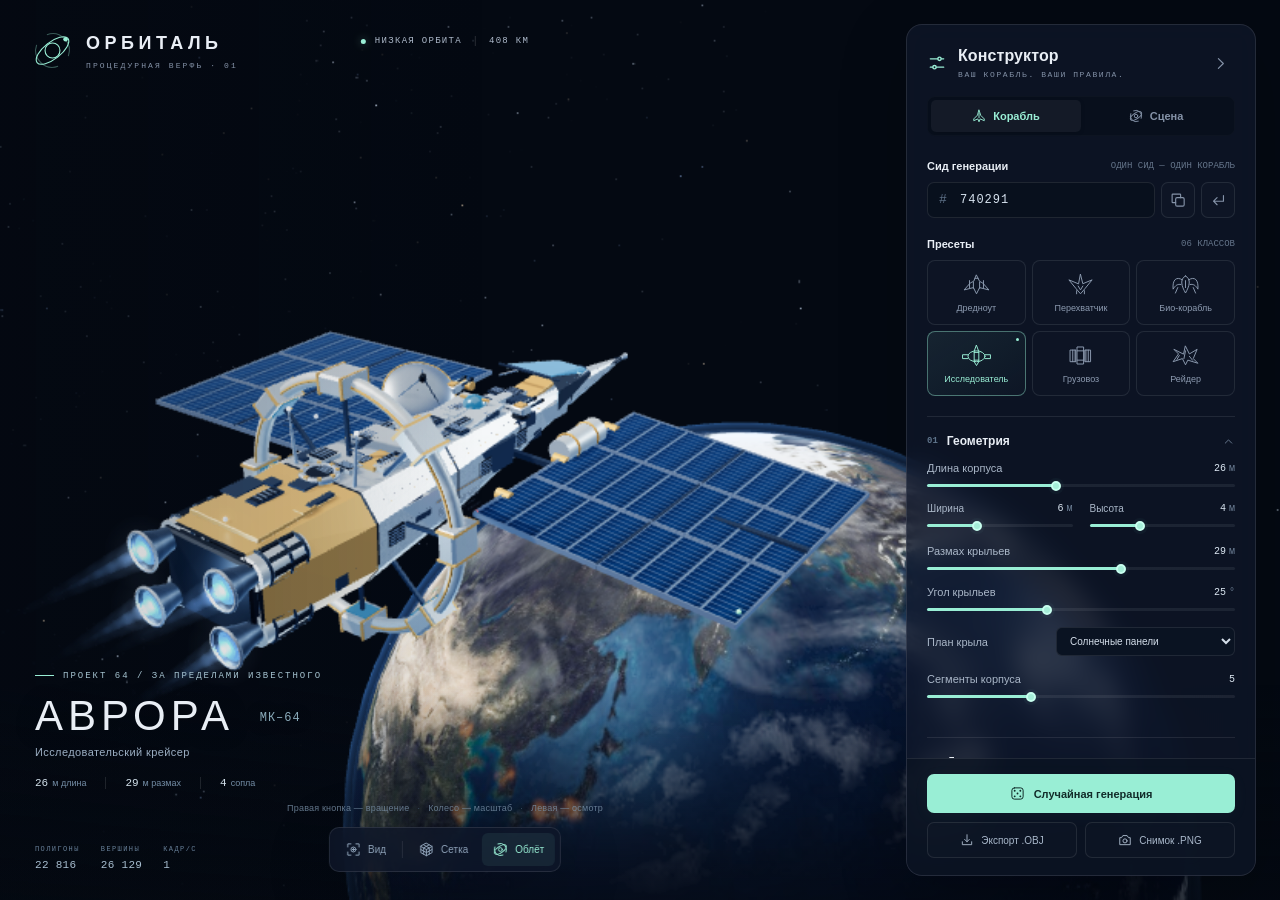
